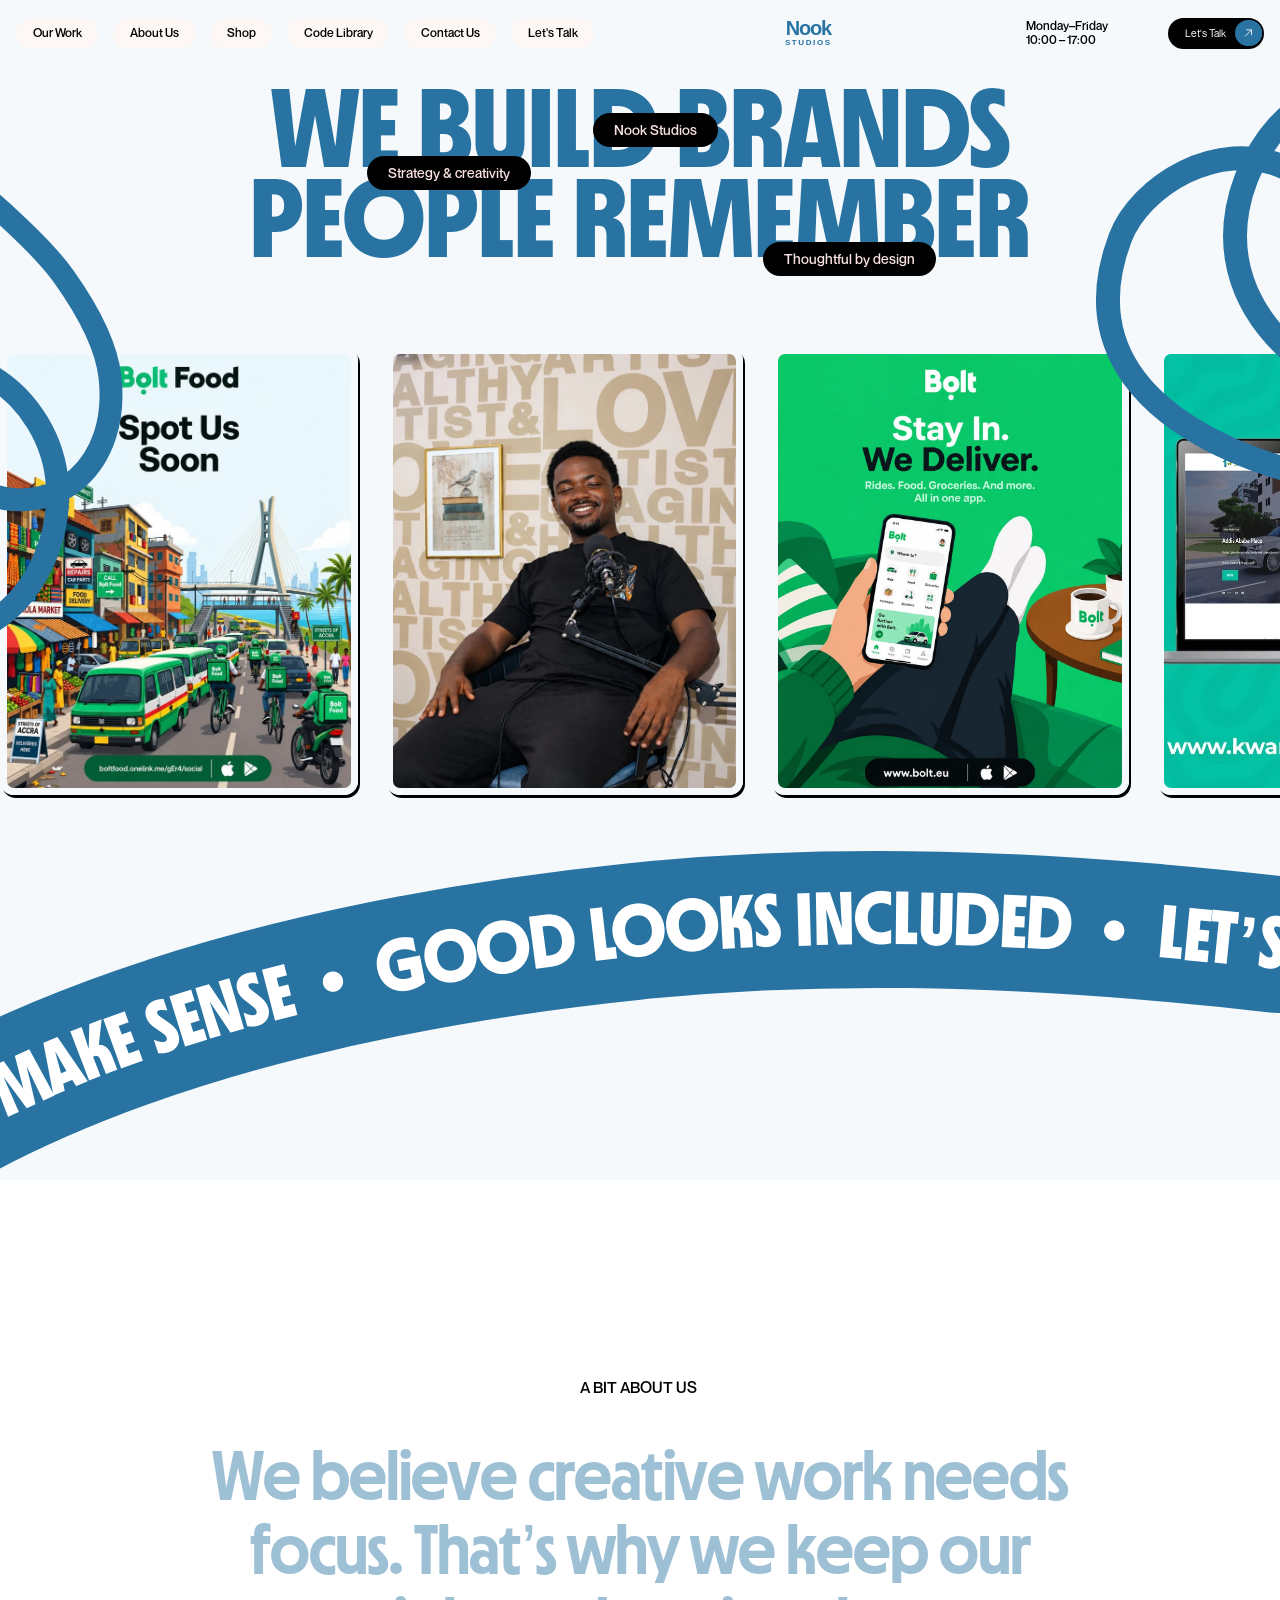
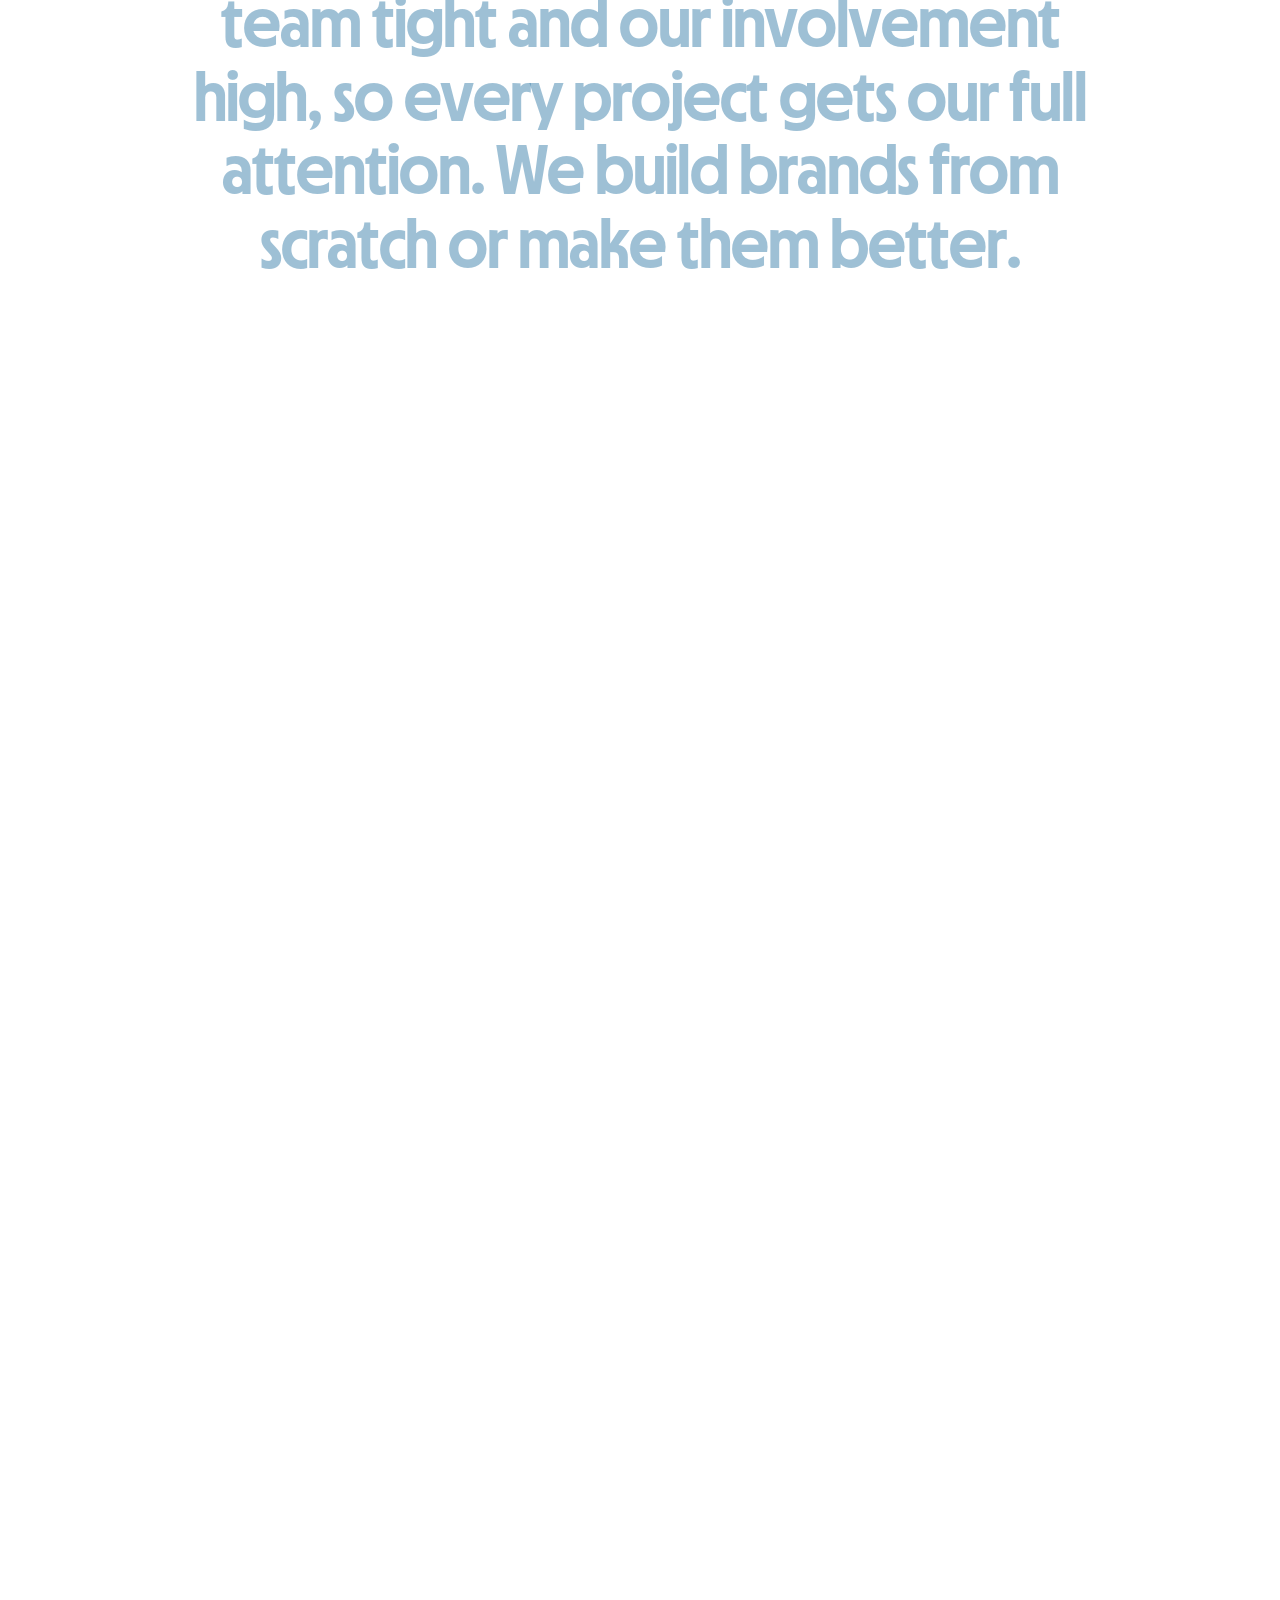
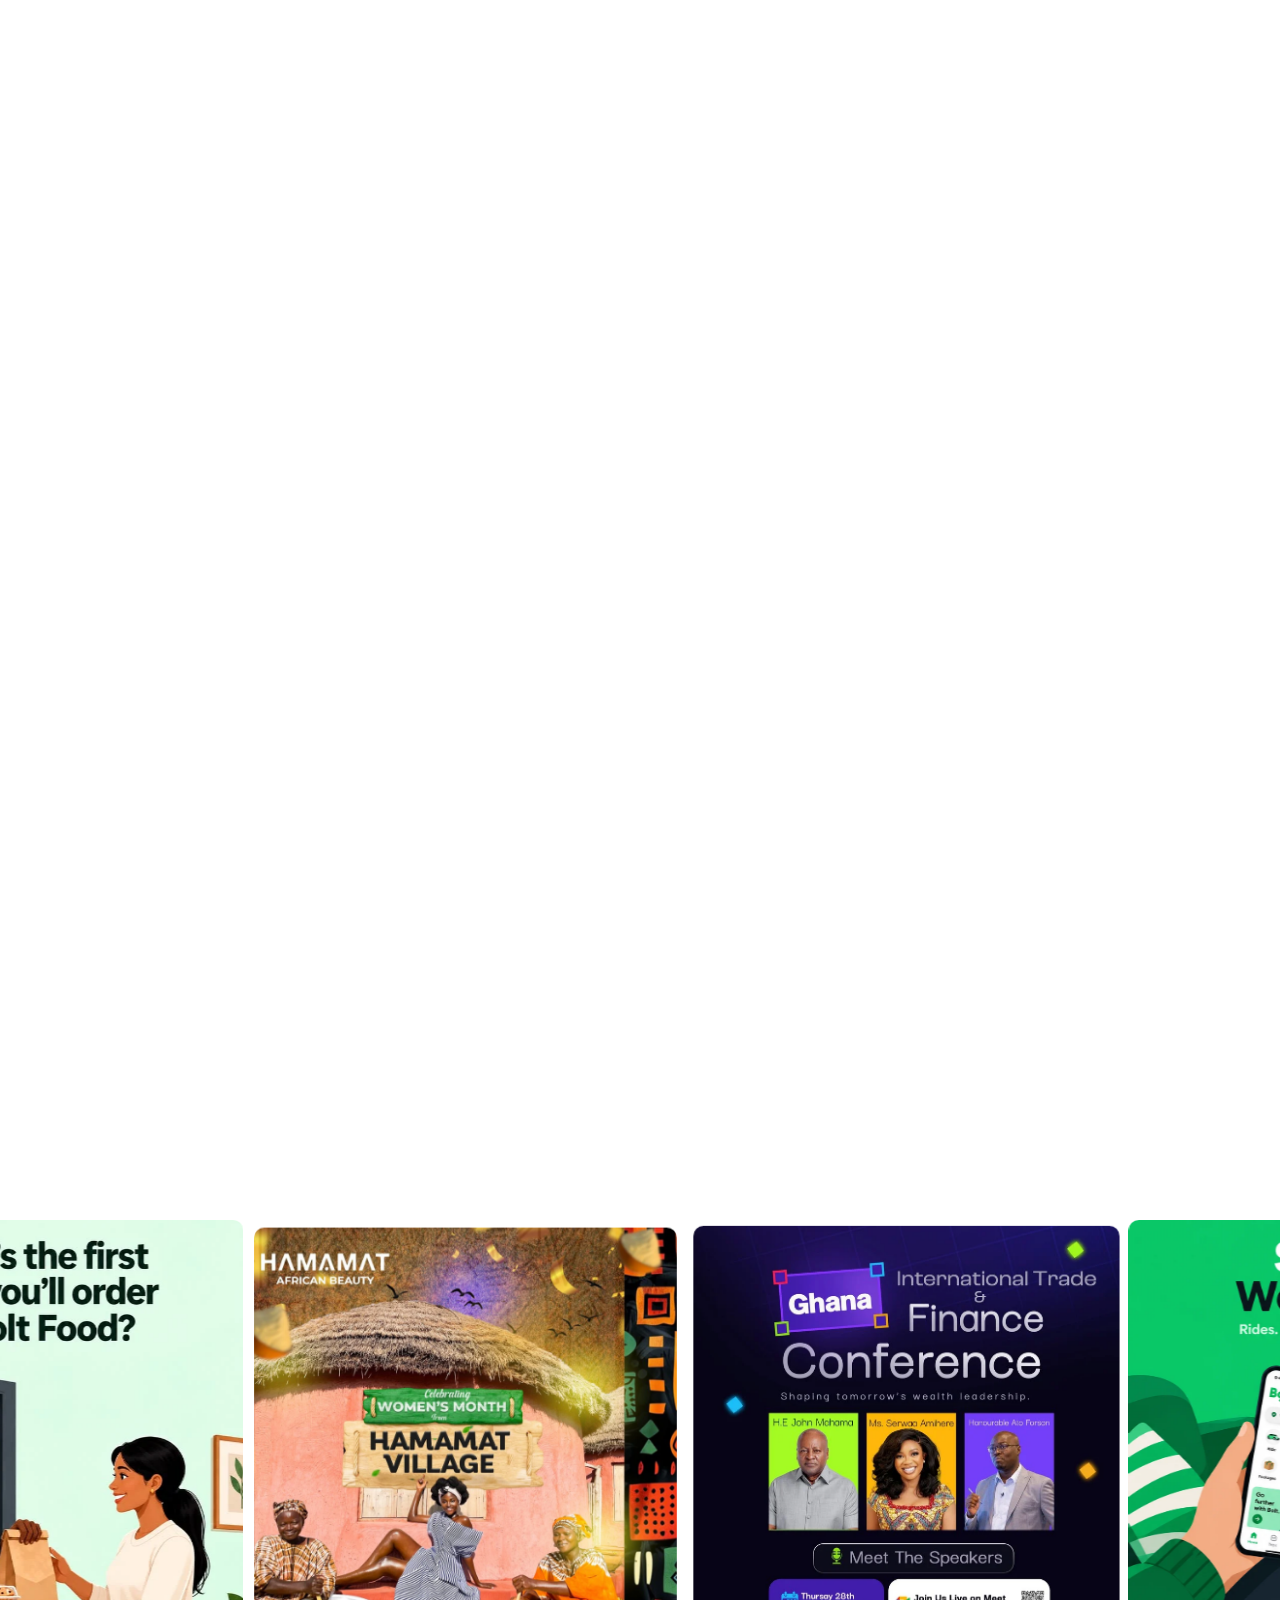
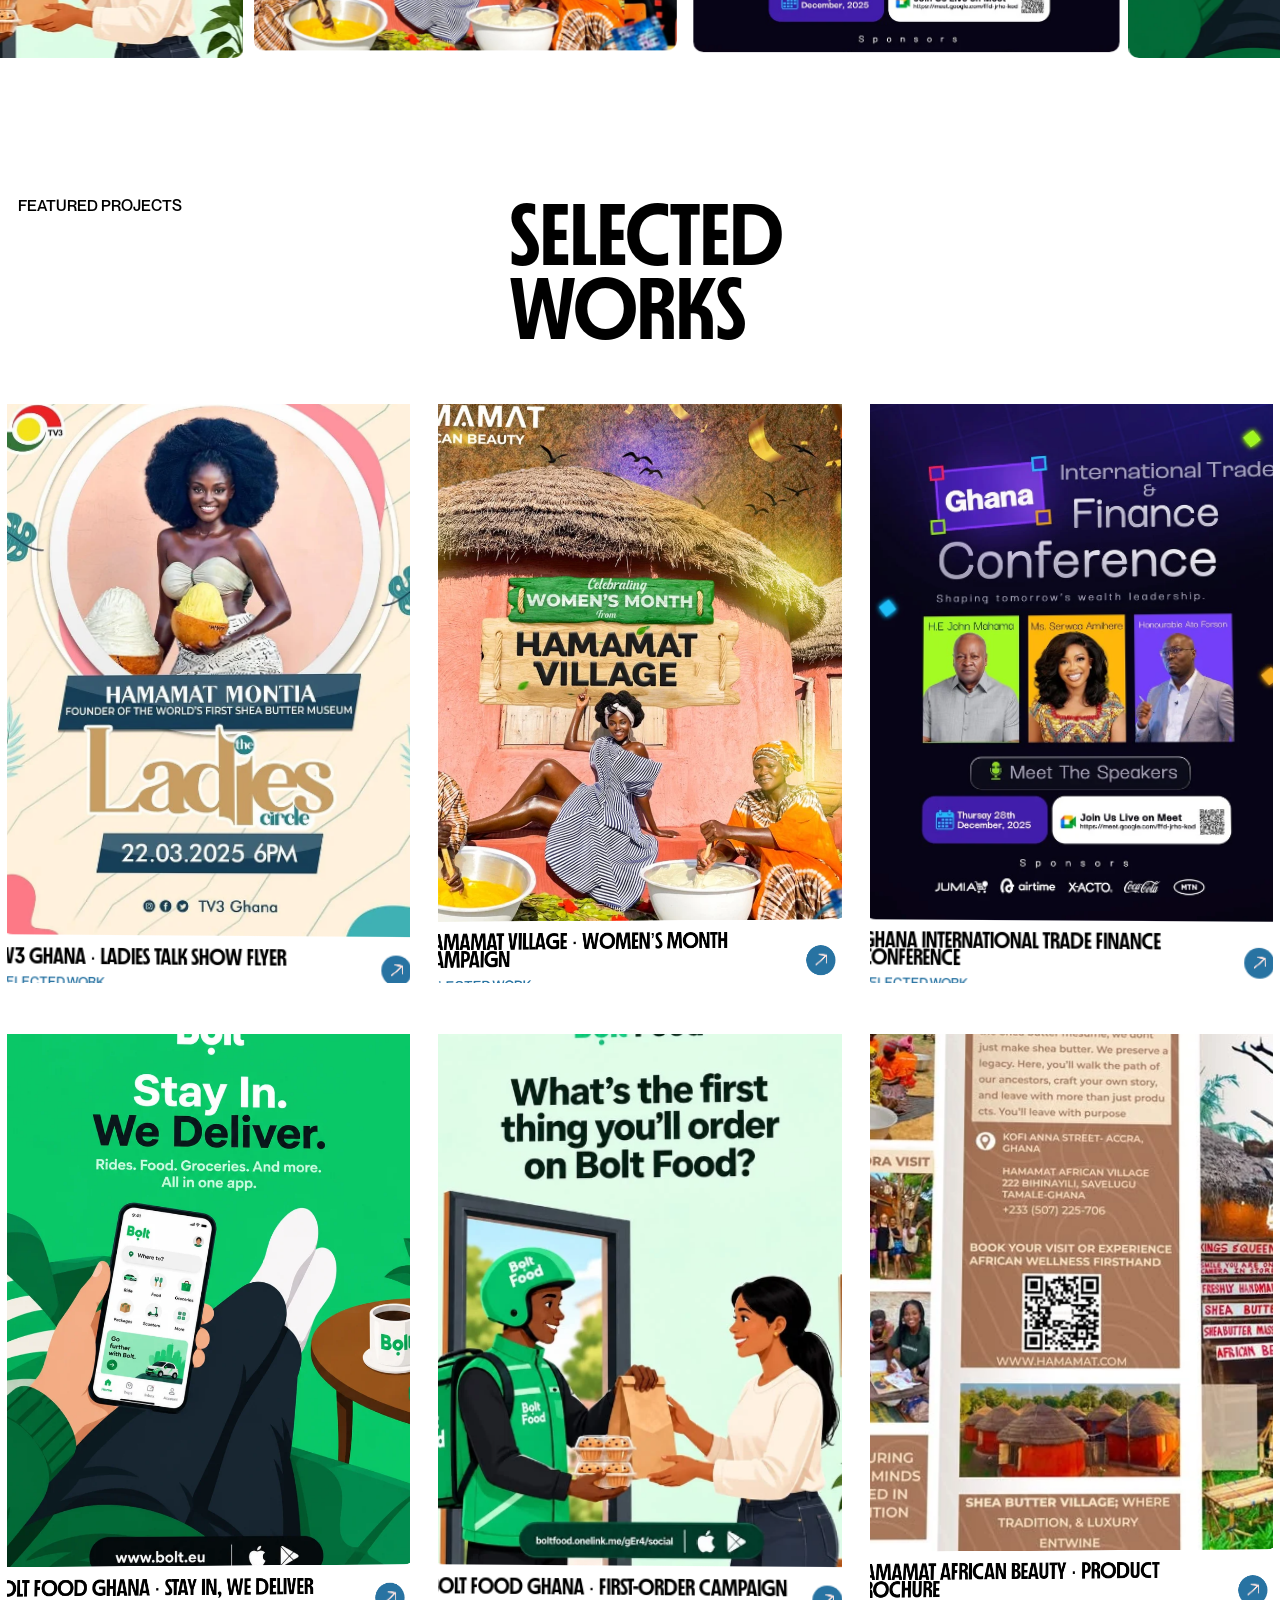
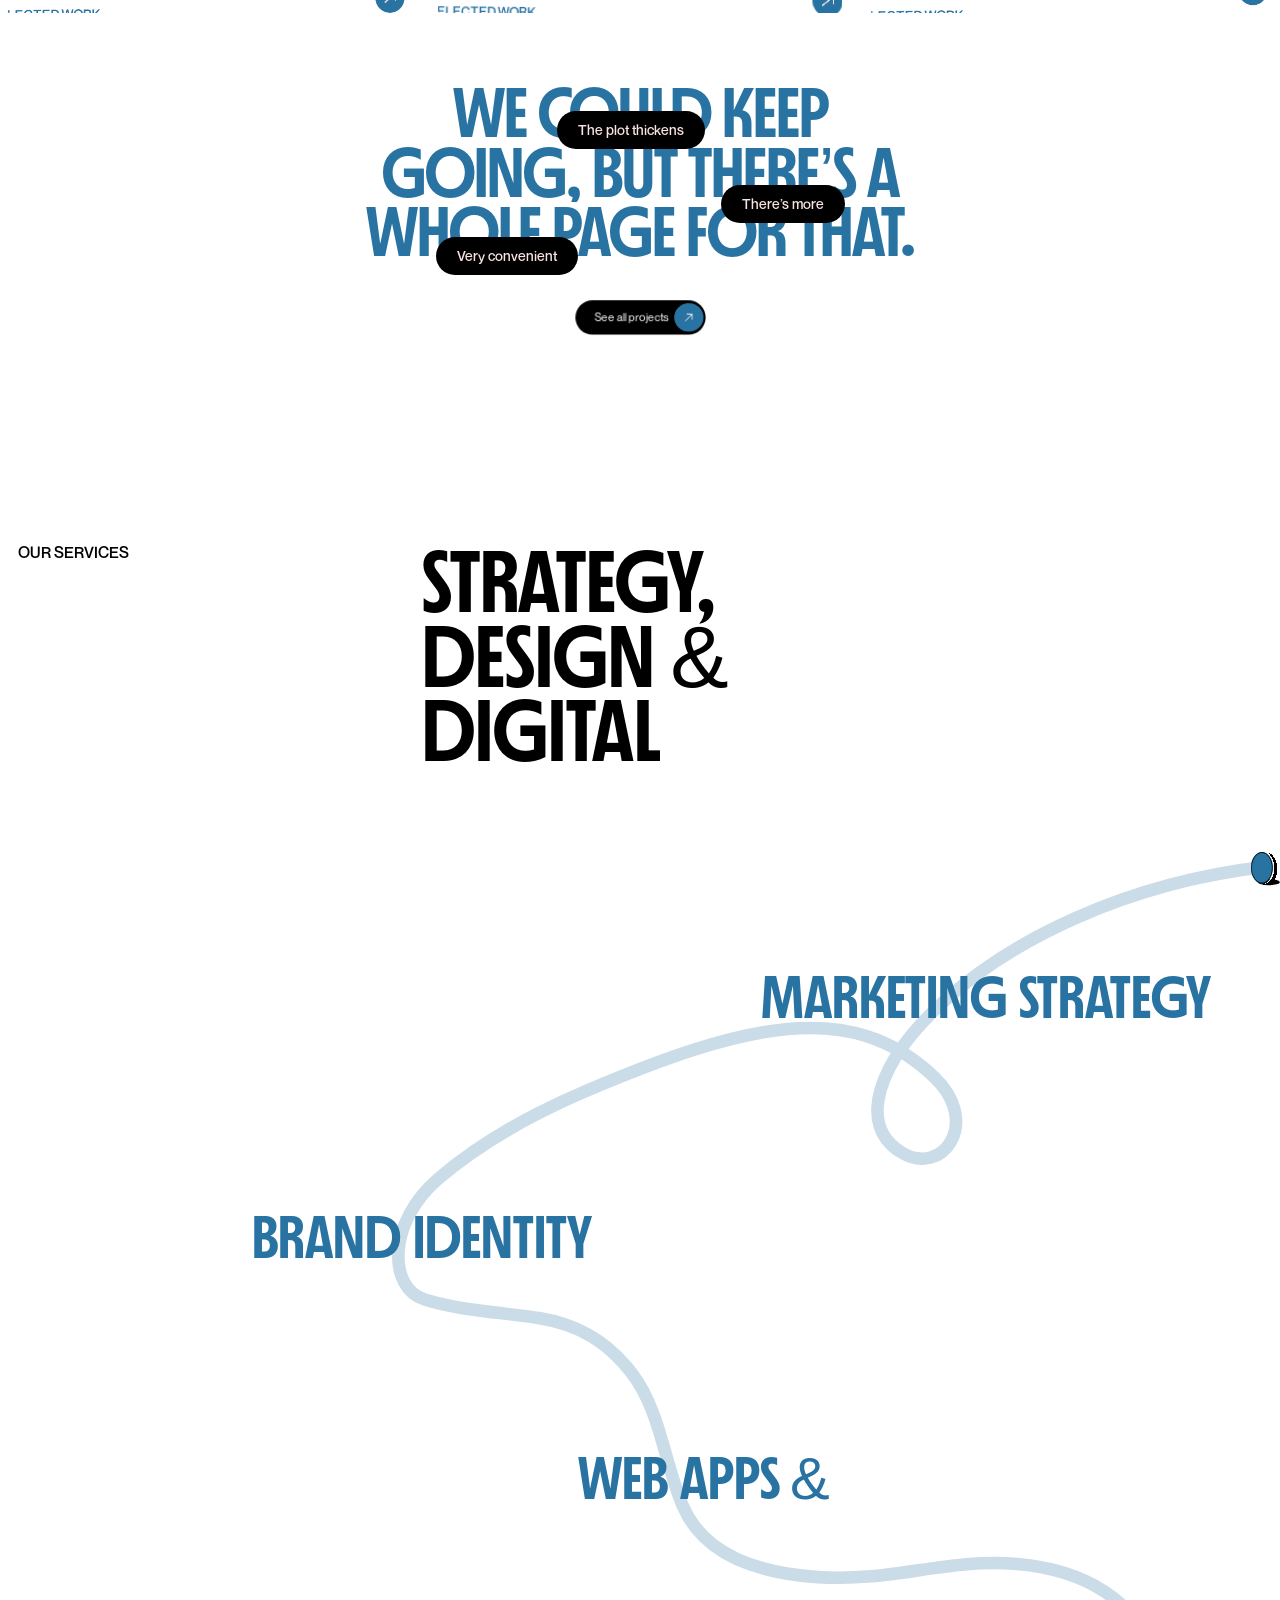
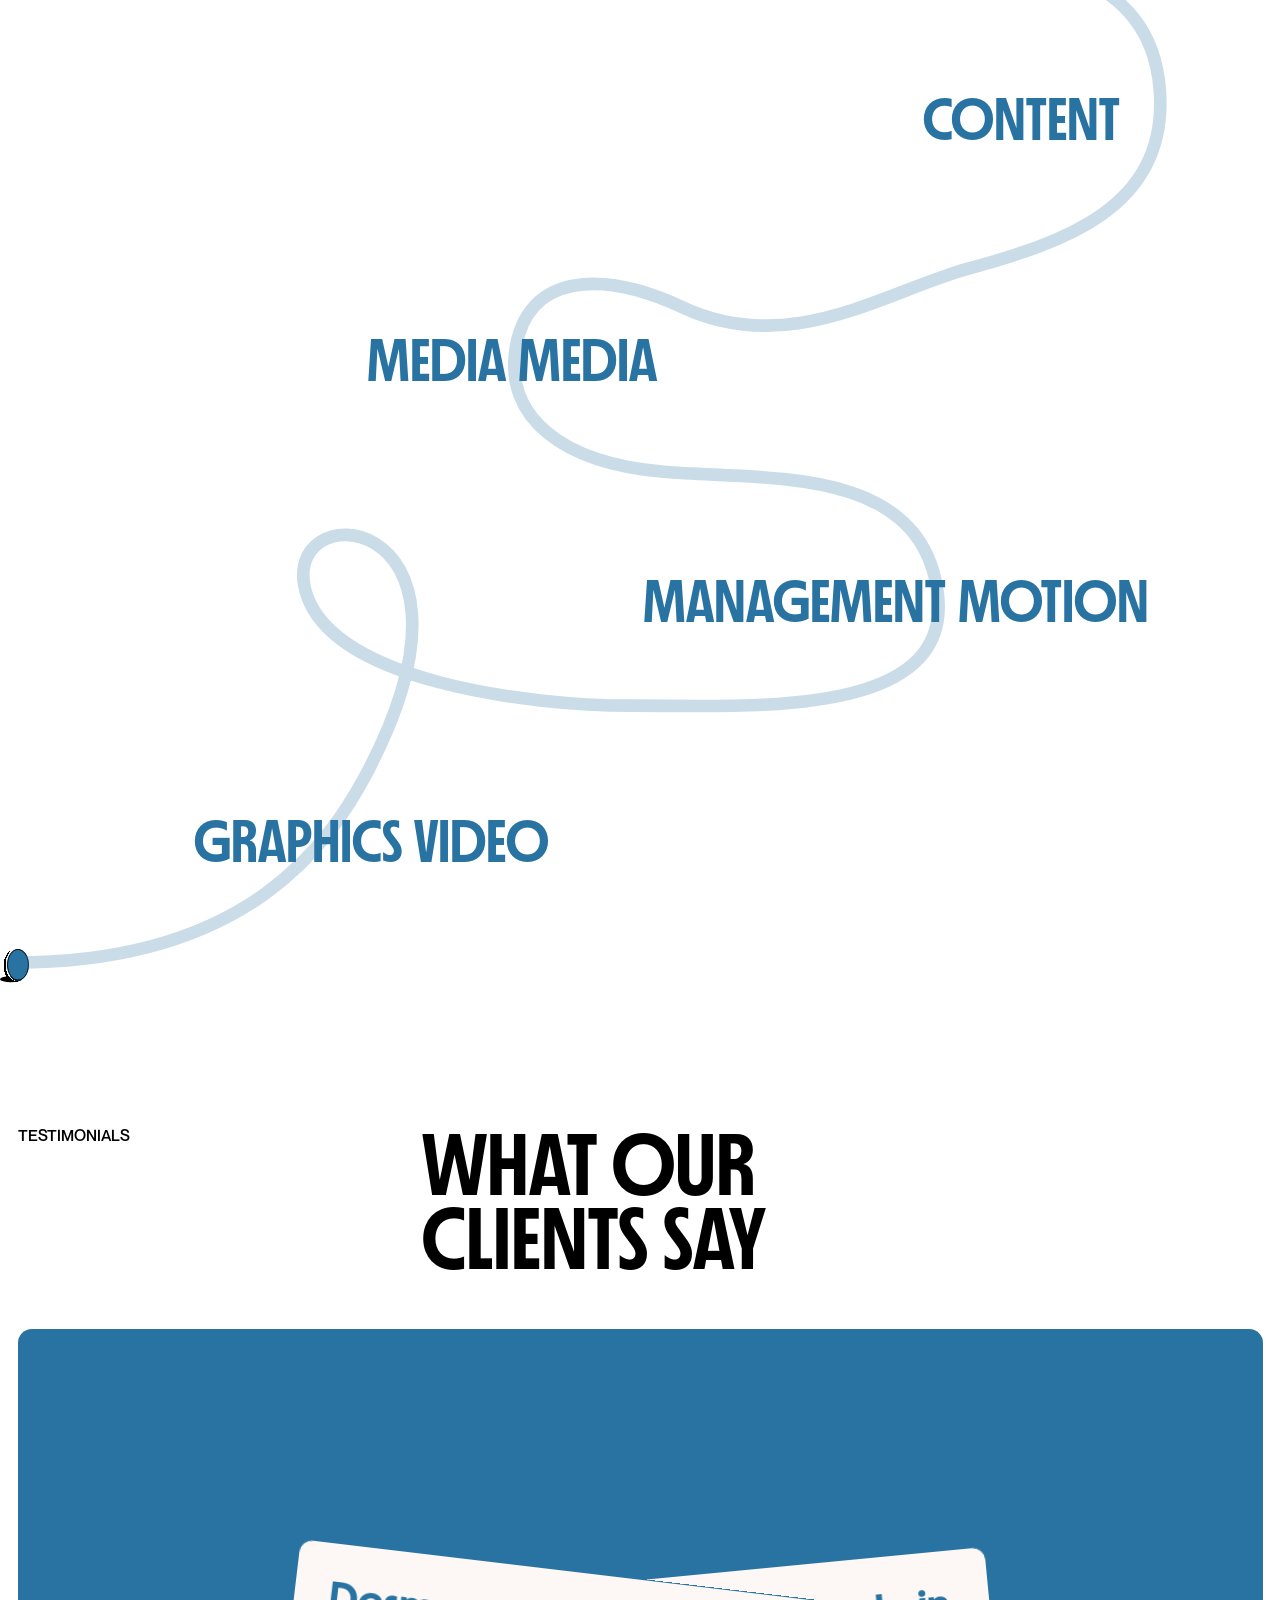
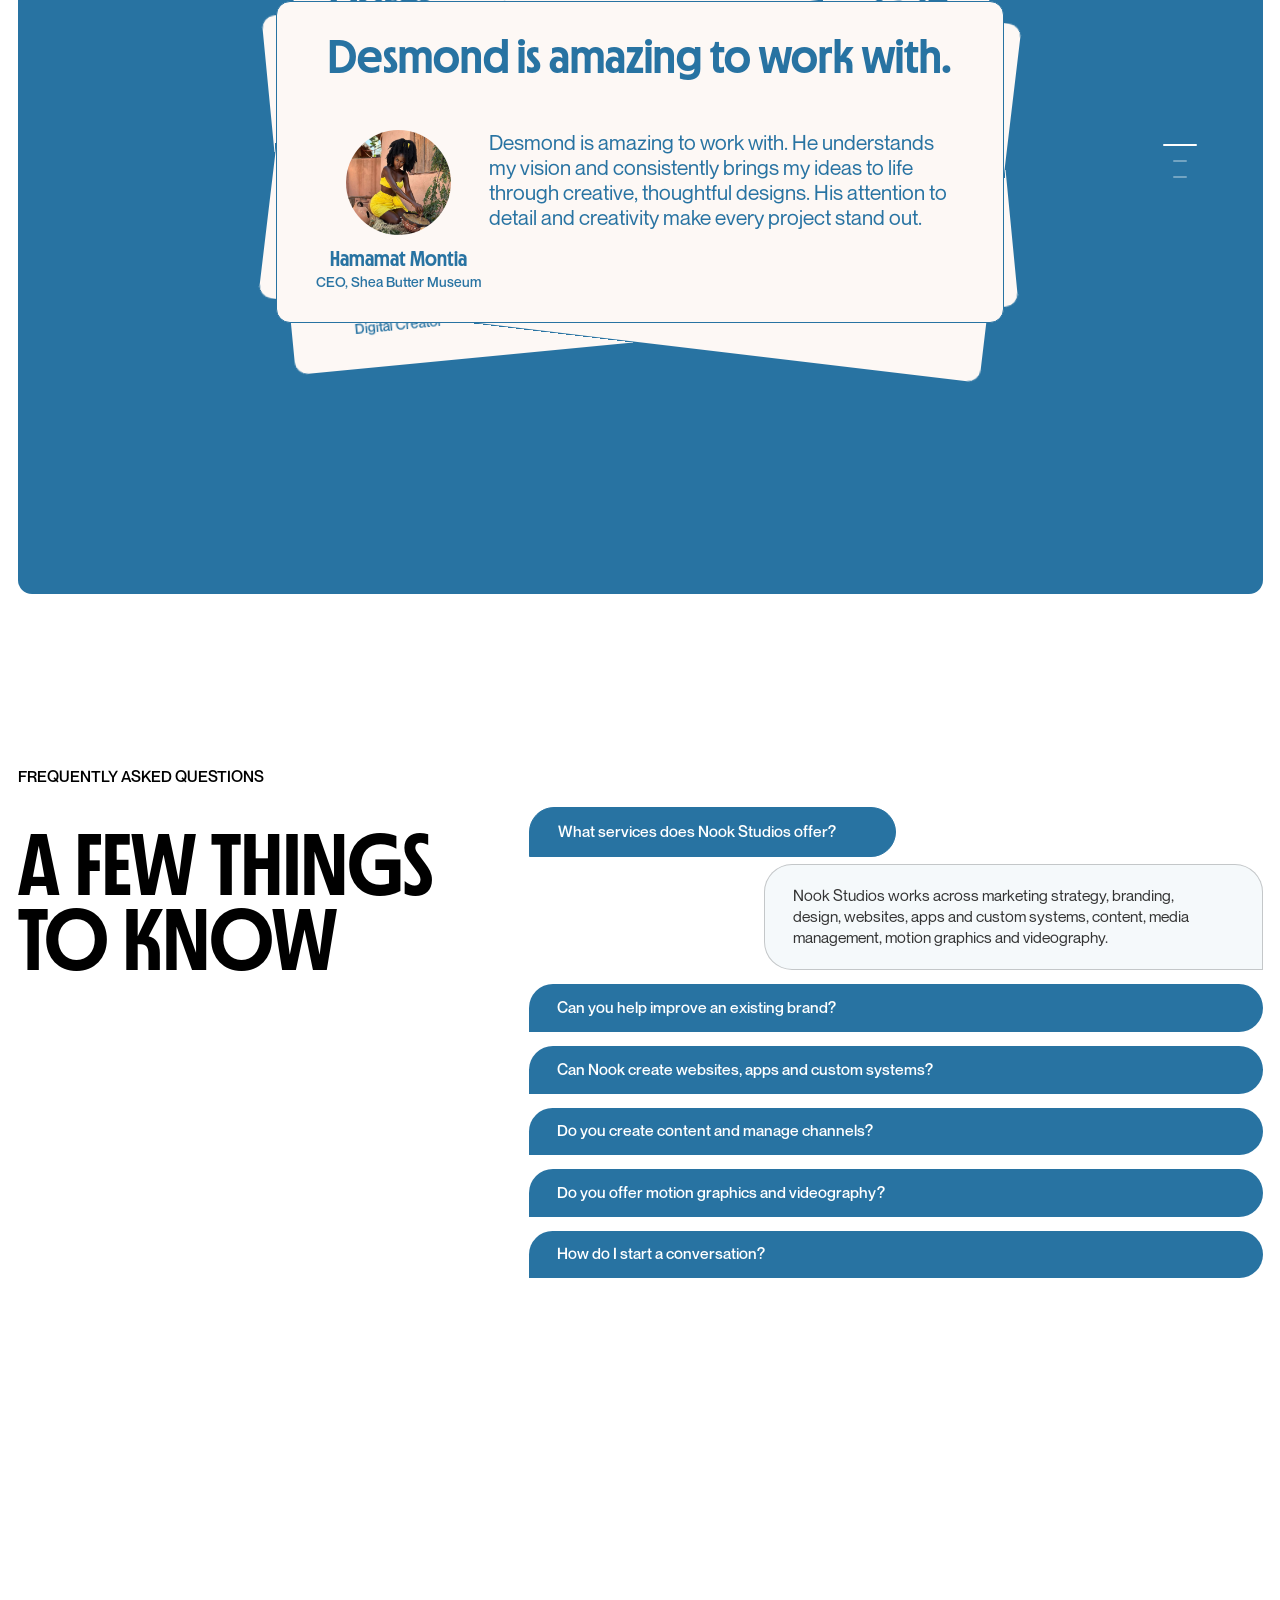
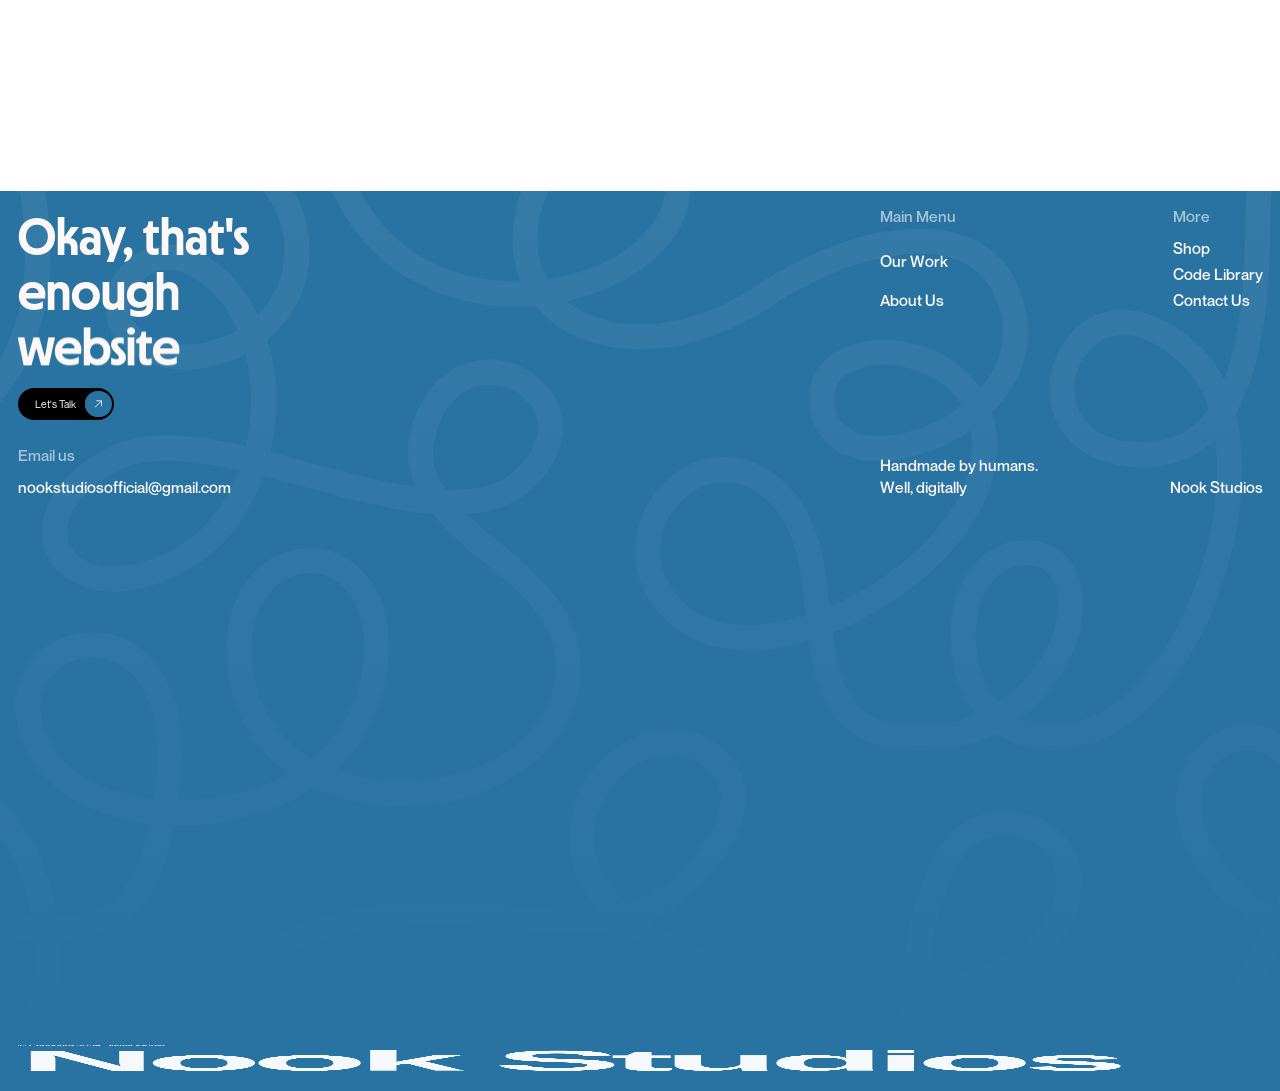
==== index.html @ c791fa89 "Adjust homepage marquee labels and project images" ====
<!doctype html>
<html lang="en">
<head>
<meta charset="utf-8">
<meta name="viewport" content="width=device-width, initial-scale=1">
<title>Nook Studios | Brands, design and digital experiences</title>
<link rel="stylesheet" href="/assets/nook-home/styles.css">
<style id="nook-header-scroll">.header{transition:transform .58s cubic-bezier(.22,1,.36,1),opacity .44s ease;will-change:transform,opacity}.header.nook-header-scroll-hidden{transform:translate3d(0,-120%,0)!important;opacity:0;pointer-events:none}@media(prefers-reduced-motion:reduce){.header{transition:none!important;will-change:auto}}</style><script src="/js/site-protection.js" defer></script>
</head>
<body>
<header class="header"><nav class="navbar-wrap"><div class="navbar-links"><a class="navbar-link-btn w-inline-block" href="/our-work/"><div class="navlink-text">Our Work</div><div class="stroke-fill"><div class="stroke-fill-code w-embed"><svg fill="none" height="100%" viewbox="0 0 75 36" width="100%" xmlns="http://www.w3.org/2000/svg">
<path d="M0 21.5571C0 21.5571 6.56744 2.8501 15.4762 4.44988C25.7691 6.2982 5.66141 21.3471 12.5002 29.1915C22.9246 41.1486 29.3907 -7.93025 42.4603 1.12139C53.3211 8.6432 27.1823 26.7575 37.6982 34.7461C50.754 44.6641 58.0718 -7.92618 67.2619 5.59531C72.4564 13.2381 57.9637 30.3713 67.2619 30.3713C70.8333 30.3713 75 19.753 75 19.753" stroke="currentColor" stroke-linecap="round" stroke-width="24"></path>
</svg>
</div></div><div class="nav-link-btn-svg-draw-code w-embed w-script"><script>
  (function () {
    function initNavbarBtns() {
      if (typeof gsap === 'undefined') return;

      if (typeof DrawSVGPlugin !== 'undefined') {
        gsap.registerPlugin(DrawSVGPlugin);
      }

      const buttons = document.querySelectorAll('.navbar-link-btn');

      buttons.forEach((btn) => {
        const svgs = btn.querySelectorAll('svg');
        svgs.forEach((svg) => {
          svg.style.overflow = 'visible';
          svg.style.width = '100%';
          svg.style.height = '100%';
        });

        const paths = btn.querySelectorAll('.stroke-fill path, .stroke-fill-code path, svg path');
        if (!paths.length) return;

        const strokeFill = btn.querySelector('.stroke-fill');
        if (strokeFill) strokeFill.style.pointerEvents = 'none';

        paths.forEach((path) => {
          path.style.strokeLinecap = 'round';
          path.style.strokeLinejoin = 'round';

          const targetStrokeWidth = parseFloat(path.getAttribute('stroke-width')) || 36;

          gsap.set(path, {
            drawSVG: '0%',
            strokeWidth: 0,
          });

          const tl = gsap.timeline({
            paused: true,
            defaults: { ease: 'power1.inOut' },
          });

          tl.to(path, {
            drawSVG: '100%',
            strokeWidth: targetStrokeWidth,
            duration: 0.5,
          });

          btn.addEventListener('mouseenter', () => tl.timeScale(1).play());
          btn.addEventListener('mouseleave', () => tl.timeScale(1.4).reverse());
        });
      });
    }

    if (document.readyState === 'loading') {
      document.addEventListener('DOMContentLoaded', initNavbarBtns);
    } else {
      initNavbarBtns();
    }
  })();
</script></div></a><a class="navbar-link-btn w-inline-block" href="/about/"><div class="navlink-text">About Us</div><div class="stroke-fill"><div class="stroke-fill-code w-embed"><svg fill="none" height="100%" viewbox="0 0 75 36" width="100%" xmlns="http://www.w3.org/2000/svg">
<path d="M0 21.5571C0 21.5571 6.56744 2.8501 15.4762 4.44988C25.7691 6.2982 5.66141 21.3471 12.5002 29.1915C22.9246 41.1486 29.3907 -7.93025 42.4603 1.12139C53.3211 8.6432 27.1823 26.7575 37.6982 34.7461C50.754 44.6641 58.0718 -7.92618 67.2619 5.59531C72.4564 13.2381 57.9637 30.3713 67.2619 30.3713C70.8333 30.3713 75 19.753 75 19.753" stroke="currentColor" stroke-linecap="round" stroke-width="24"></path>
</svg>
</div></div></a><a class="navbar-link-btn w-inline-block" href="/shop/"><div class="navlink-text">Shop</div><div class="stroke-fill"><div class="stroke-fill-code w-embed"><svg fill="none" height="100%" viewbox="0 0 75 36" width="100%" xmlns="http://www.w3.org/2000/svg">
<path d="M0 21.5571C0 21.5571 6.56744 2.8501 15.4762 4.44988C25.7691 6.2982 5.66141 21.3471 12.5002 29.1915C22.9246 41.1486 29.3907 -7.93025 42.4603 1.12139C53.3211 8.6432 27.1823 26.7575 37.6982 34.7461C50.754 44.6641 58.0718 -7.92618 67.2619 5.59531C72.4564 13.2381 57.9637 30.3713 67.2619 30.3713C70.8333 30.3713 75 19.753 75 19.753" stroke="currentColor" stroke-linecap="round" stroke-width="24"></path>
</svg>
</div></div></a><a class="navbar-link-btn w-inline-block" href="/code-library/"><div class="navlink-text">Code Library</div><div class="stroke-fill"><div class="stroke-fill-code w-embed"><svg fill="none" height="100%" viewbox="0 0 75 36" width="100%" xmlns="http://www.w3.org/2000/svg">
<path d="M0 21.5571C0 21.5571 6.56744 2.8501 15.4762 4.44988C25.7691 6.2982 5.66141 21.3471 12.5002 29.1915C22.9246 41.1486 29.3907 -7.93025 42.4603 1.12139C53.3211 8.6432 27.1823 26.7575 37.6982 34.7461C50.754 44.6641 58.0718 -7.92618 67.2619 5.59531C72.4564 13.2381 57.9637 30.3713 67.2619 30.3713C70.8333 30.3713 75 19.753 75 19.753" stroke="currentColor" stroke-linecap="round" stroke-width="24"></path>
</svg>
</div></div></a><a class="navbar-link-btn w-inline-block" href="/#contact"><div class="navlink-text">Contact Us</div><div class="stroke-fill"><div class="stroke-fill-code w-embed"><svg fill="none" height="100%" viewbox="0 0 75 36" width="100%" xmlns="http://www.w3.org/2000/svg">
<path d="M0 21.5571C0 21.5571 6.56744 2.8501 15.4762 4.44988C25.7691 6.2982 5.66141 21.3471 12.5002 29.1915C22.9246 41.1486 29.3907 -7.93025 42.4603 1.12139C53.3211 8.6432 27.1823 26.7575 37.6982 34.7461C50.754 44.6641 58.0718 -7.92618 67.2619 5.59531C72.4564 13.2381 57.9637 30.3713 67.2619 30.3713C70.8333 30.3713 75 19.753 75 19.753" stroke="currentColor" stroke-linecap="round" stroke-width="24"></path>
</svg>
</div></div></a><a class="navbar-link-btn w-inline-block" href="/lets-talk/"><div class="navlink-text">Let&#x27;s Talk</div><div class="stroke-fill"><div class="stroke-fill-code w-embed"><svg fill="none" height="100%" viewbox="0 0 75 36" width="100%" xmlns="http://www.w3.org/2000/svg">
<path d="M0 21.5571C0 21.5571 6.56744 2.8501 15.4762 4.44988C25.7691 6.2982 5.66141 21.3471 12.5002 29.1915C22.9246 41.1486 29.3907 -7.93025 42.4603 1.12139C53.3211 8.6432 27.1823 26.7575 37.6982 34.7461C50.754 44.6641 58.0718 -7.92618 67.2619 5.59531C72.4564 13.2381 57.9637 30.3713 67.2619 30.3713C70.8333 30.3713 75 19.753 75 19.753" stroke="currentColor" stroke-linecap="round" stroke-width="24"></path>
</svg>
</div></div></a></div><a aria-current="page" class="navbar-logo w-inline-block w--current" href="/"><div class="logo-svg nook-wordmark" role="img" aria-label="Nook Studios"><span>Nook</span><span>Studios</span></div></a><div class="navbar-right"><div class="navbar-timing">Monday–Friday 10:00 – 17:00</div><div class="cta-wrap"><a class="cta-btn w-inline-block" data-wf--cta-btn--variant="base" href="#"><div class="cta-text">Let's Talk</div><div class="cta-btn-arrow"><div class="svg-arrow-cta w-embed"><svg fill="none" height="10" viewbox="0 0 10 10" width="10" xmlns="http://www.w3.org/2000/svg">
<g clip-path="url(#clip0_190_472)">
<path d="M1.46439 8.53621L8.53546 1.46515M3.05538 1.28837L8.53546 1.46515L8.71223 6.94522" stroke="currentColor" stroke-linecap="round" stroke-linejoin="round"></path>
</g>
<defs>
<clippath id="clip0_190_472">
<rect fill="currentColor" height="10" transform="translate(10) rotate(90)" width="10"></rect>
</clippath>
</defs>
</svg>
</div></div><div class="cta-btn-fill-hover"></div><div class="cta-btn-code w-embed w-script"><script>
  (function () {
    function initCTAButtons() {
      if (typeof gsap === "undefined") return;

      const buttons = document.querySelectorAll(".cta-btn");

      buttons.forEach((btn) => {
        const text = btn.querySelector(".cta-text");
        const arrow = btn.querySelector(".cta-btn-arrow, .svg-arrow-cta");
        const fillHover = btn.querySelector(".cta-btn-fill-hover");

        let arrowLoop = null;

        // 1. Mouse Enter: Scale 10x Fill + Looping Arrow Rotation Bounce
        btn.addEventListener("mouseenter", () => {
          if (fillHover) {
            gsap.to(fillHover, {
              scale: 10,
              duration: 0.55,
              ease: "power2.out",
              overwrite: "auto",
            });
          }

          if (arrow) {
            gsap.set(arrow, { transformOrigin: "center center" });
            if (arrowLoop) arrowLoop.kill();

            arrowLoop = gsap.timeline({ repeat: -1, repeatDelay: 0.2 });
            arrowLoop
              .to(arrow, {
                rotation: -25,
                duration: 0.22,
                ease: "power2.out",
              })
              .to(arrow, {
                rotation: 0,
                duration: 0.4,
                ease: "back.out(2.5)",
              });
          }
        });

        // 2. Magnetic Movement (Jitter-Free: Uses true static origin)
        btn.addEventListener("mousemove", (e) => {
          const rect = btn.getBoundingClientRect();
          const currentX = gsap.getProperty(btn, "x") || 0;
          const currentY = gsap.getProperty(btn, "y") || 0;

          // True center of button before any transform offset
          const originCenterX = rect.left - currentX + rect.width / 2;
          const originCenterY = rect.top - currentY + rect.height / 2;

          const deltaX = e.clientX - originCenterX;
          const deltaY = e.clientY - originCenterY;

          // Button magnetic translation
          gsap.to(btn, {
            x: deltaX * 0.35,
            y: deltaY * 0.35,
            duration: 0.3,
            ease: "power2.out",
            overwrite: "auto",
          });

          // Inner elements parallax
          const innerElements = [text, arrow].filter(Boolean);
          if (innerElements.length) {
            gsap.to(innerElements, {
              x: deltaX * 0.15,
              y: deltaY * 0.15,
              duration: 0.3,
              ease: "power2.out",
              overwrite: "auto",
            });
          }
        });

        // 3. Mouse Leave: Snap back with spring elasticity & reset
        btn.addEventListener("mouseleave", () => {
          if (arrowLoop) {
            arrowLoop.kill();
            arrowLoop = null;
          }
          if (arrow) {
            gsap.to(arrow, {
              rotation: 0,
              duration: 0.35,
              ease: "power2.out",
              overwrite: "auto",
            });
          }

          gsap.to(btn, {
            x: 0,
            y: 0,
            duration: 0.8,
            ease: "elastic.out(1.1, 0.4)",
            overwrite: "auto",
          });

          const innerElements = [text, arrow].filter(Boolean);
          if (innerElements.length) {
            gsap.to(innerElements, {
              x: 0,
              y: 0,
              duration: 0.8,
              ease: "elastic.out(1.1, 0.4)",
              overwrite: "auto",
            });
          }

          if (fillHover) {
            gsap.to(fillHover, {
              scale: 1,
              duration: 0.45,
              ease: "power2.out",
              overwrite: "auto",
            });
          }
        });
      });
    }

    if (document.readyState === "loading") {
      document.addEventListener("DOMContentLoaded", initCTAButtons);
    } else {
      initCTAButtons();
    }
  })();
</script>
</div></a></div><div class="ham-btn"><div class="ham-svg w-embed"><!-- ======================================================= -->
<!-- Nook — INTERACTIVE MENU / TOGGLE BUTTON COMPONENT       -->
<!-- Copy-paste this entire block inside your Webflow Embed    -->
<!-- ======================================================= -->
<!-- Functional & Layout CSS -->
<style>
  .nook-nav-toggle-btn {
    width: 2.5em !important;
    height: 2.5em !important;
    min-width: 2.5em !important;
    min-height: 2.5em !important;
    display: flex !important;
    align-items: center !important;
    justify-content: center !important;
    border: 2px solid #2873a2 !important;
    border-radius: 0.25em !important;
    background-color: #F5F9FB !important;
    box-sizing: border-box !important;
    cursor: pointer !important;
    padding: 0.35em !important;
    position: relative !important;
    user-select: none !important;
    -webkit-tap-highlight-color: transparent !important;
  }

  .nook-toggle-svg {
    width: 100% !important;
    height: 100% !important;
    max-width: 100% !important;
    max-height: 100% !important;
    overflow: visible !important;
    display: block !important;
    transform-origin: center center !important;
    will-change: transform;
    pointer-events: none !important;
  }

  .nook-toggle-svg path {
    will-change: stroke-dashoffset, stroke-dasharray, stroke-width;
  }
</style>
<!-- ========================================================= -->
<!-- COMPLETE BUTTON COMPONENT (Contains the Orange Border Box)-->
<!-- ========================================================= -->
<div aria-label="Toggle Menu" class="nook-nav-toggle-btn" role="button" tabindex="0">
<svg class="nook-toggle-svg" fill="none" viewbox="-2 6.52 36 36" xmlns="http://www.w3.org/2000/svg">
<!-- Looping Horseshoe -> Vertical Stem Path -->
<path class="orange-path" d="M7.01247 34.0204C7.01247 34.0204 10.1314 34.0204 20.8246 34.0204C31.5179 34.0204 31.2364 16.0204 20.8246 16.0205C10.4128 16.0205 9.00975 16.0196 9.00975 16.0196C5.0415 16.0196 2 12.8812 2 9.00979C2 5.13839 5.13839 2 9.00979 2C12.8679 2.01076 15.9893 5.1363 16 8.98937V34.5196" stroke="#2873a2" stroke-linecap="round" stroke-width="4"></path>
<!-- Cross Bar (Left -> Right) -->
<path class="cross-path" d="M6 24.52H26" stroke="#2873a2" stroke-linecap="round" stroke-width="0"></path>
</svg>
</div>
</div></div></div><div class="ham-navbar"><div class="ham-navbar-html w-embed w-script"><!-- ======================================================= -->
<!-- Nook — COMPLETE MOBILE NAVBAR + MORPHING TOGGLE ICON    -->
<!-- Webflow Hierarchy:                                        -->
<!-- navbar                                                    -->
<!--   └── nook-nav-toggle-btn (Embed containing the SVG)     -->
<!-- -->
<!-- ham-navbar (Fixed overlay menu <= 768px)                  -->
<!--   └── hamburger-links                                     -->
<!--         ├── navbar-link-btn (Link 1)                      -->
<!--         ├── navbar-link-btn (Link 2)                      -->
<!--         └── ham-cta (CTA Button)                          -->
<!-- ======================================================= -->
<!-- Functional & Layout CSS -->
<style>
  /* Base state: strictly fixed and removed from DOM flow so it never occupies space */
  .ham-navbar {
    display: none;
    position: fixed !important;
    top: 0 !important;
    left: 0 !important;
    right: 0 !important;
    bottom: 0 !important;
    width: 100vw !important;
    width: 100svw !important;
    height: 100vh !important;
    height: 100svh !important; height: 100dvh !important;
    background-color: rgba(245, 249, 251, 0.95) !important;
    opacity: 0;
    pointer-events: none;
    overflow-y: auto !important; overscroll-behavior: contain !important; -webkit-overflow-scrolling: touch !important;
    overflow-x: hidden !important;
    margin: 0 !important;
  }

  /* When open on mobile (<= 768px) */
  @media (max-width: 768px) {
    .ham-navbar.is-open {
      display: block !important;
      opacity: 1;
      pointer-events: auto !important;
    }

    .hamburger-links > * {
      will-change: transform, opacity;
      transform-origin: center center;
    }
  }

  /* Strictly hidden on desktop (> 768px) */
  @media (min-width: 769px) {
    .ham-navbar,
    .ham-navbar.is-open {
      display: none !important;
      visibility: hidden !important;
      pointer-events: none !important;
    }
  }
</style>
<script>
  (function () {
    function initNookMobileSystem() {
      if (typeof gsap === "undefined") return;

      const hamNavbar = document.querySelector(".ham-navbar");
      const toggleButtons = Array.from(
        document.querySelectorAll(
          ".nook-nav-toggle-btn, .nook-toggle-btn, .menu-btn, .nav-toggle, [data-menu-toggle]",
        ),
      );

      let isMenuOpen = false;
      let navTimeline = null;
      let iconTimeline = null;

      // -------------------------------------------------------------
      // 1. Setup Toggle SVG Morphing Timeline (Horseshoe <-> 45deg Cross)
      // -------------------------------------------------------------
      const svgEls = Array.from(
        document.querySelectorAll(".nook-toggle-svg, .target-svg"),
      );

      let orangePath = null;
      let crossPath = null;
      let orangeTotalLen = 0;
      let crossTotalLen = 20;
      let horseshoeLen = 0;
      let stemLen = 20.0;
      let finalOffset = 0;
      let dashObj = null;

      if (svgEls.length) {
        const primarySvg = svgEls[0];
        orangePath =
          primarySvg.querySelector(".orange-path") ||
          primarySvg.querySelectorAll("path")[0];
        crossPath =
          primarySvg.querySelector(".cross-path") ||
          primarySvg.querySelectorAll("path")[1];

        if (orangePath && crossPath) {
          orangeTotalLen = orangePath.getTotalLength();
          crossTotalLen = crossPath.getTotalLength() || 20;

          horseshoeLen = orangeTotalLen * 0.44;
          for (let len = 0; len < orangeTotalLen; len += 0.2) {
            const pt = orangePath.getPointAtLength(len);
            if (len > 30 && pt.x <= 9.05 && Math.abs(pt.y - 16.02) < 0.3) {
              horseshoeLen = len;
              break;
            }
          }

          finalOffset = -(orangeTotalLen - stemLen);

          // Initial SVG state
          svgEls.forEach((svg) => {
            const op =
              svg.querySelector(".orange-path") ||
              svg.querySelectorAll("path")[0];
            const cp =
              svg.querySelector(".cross-path") ||
              svg.querySelectorAll("path")[1];
            if (op) {
              op.style.strokeDasharray = `${horseshoeLen} ${orangeTotalLen}`;
              op.style.strokeDashoffset = "0";
            }
            if (cp) {
              cp.style.strokeDasharray = `${crossTotalLen} ${crossTotalLen}`;
              cp.style.strokeDashoffset = `${crossTotalLen}`;
              gsap.set(cp, { strokeWidth: 0 });
            }
            gsap.set(svg, { rotation: 0, transformOrigin: "center center" });
          });

          iconTimeline = gsap.timeline({ paused: true });
          dashObj = { len: horseshoeLen, offset: 0 };

          iconTimeline
            .to(
              dashObj,
              {
                len: stemLen,
                offset: finalOffset,
                duration: 0.85,
                ease: "power2.inOut",
                onUpdate: () => {
                  svgEls.forEach((svg) => {
                    const op =
                      svg.querySelector(".orange-path") ||
                      svg.querySelectorAll("path")[0];
                    if (op) {
                      op.style.strokeDasharray = `${dashObj.len} ${orangeTotalLen}`;
                      op.style.strokeDashoffset = `${dashObj.offset}`;
                    }
                  });
                },
              },
              0,
            )
            .to(
              svgEls
                .map(
                  (svg) =>
                    svg.querySelector(".cross-path") ||
                    svg.querySelectorAll("path")[1],
                )
                .filter(Boolean),
              {
                strokeWidth: 4,
                duration: 0.12,
                ease: "back.out(2)",
              },
              0.1,
            )
            .to(
              svgEls
                .map(
                  (svg) =>
                    svg.querySelector(".cross-path") ||
                    svg.querySelectorAll("path")[1],
                )
                .filter(Boolean),
              {
                strokeDashoffset: 0,
                duration: 0.6,
                ease: "power2.out",
              },
              0.2,
            )
            .to(
              svgEls,
              {
                rotation: 45,
                duration: 0.85,
                ease: "power3.inOut",
              },
              0,
            );
        }
      }

      // -------------------------------------------------------------
      // 2. Setup Fullscreen Menu Entrance & Stagger Links
      // -------------------------------------------------------------
      const linksContainer = hamNavbar
        ? hamNavbar.querySelector(".hamburger-links")
        : null;
      const linkItems = linksContainer
        ? Array.from(linksContainer.children)
        : [];

      function openMenu() {
        if (isMenuOpen) return;
        isMenuOpen = true;

        // Play Icon Morph
        if (iconTimeline) iconTimeline.play();

        if (hamNavbar) {
          document.body.style.overflow = "hidden";
          hamNavbar.classList.add("is-open");
          hamNavbar.style.display = "flex";
          hamNavbar.style.pointerEvents = "auto";

          if (navTimeline) navTimeline.kill();
          navTimeline = gsap.timeline();

          navTimeline.fromTo(
            hamNavbar,
            { opacity: 0 },
            { opacity: 1, duration: 0.4, ease: "power2.out" },
            0,
          );

          if (linkItems.length) {
            linkItems.forEach((item, index) => {
              const randomTilt = gsap.utils.random(-10, 10);
              navTimeline.fromTo(
                item,
                {
                  opacity: 0,
                  x: -35,
                  y: 50,
                  scale: 0.4,
                  rotation: randomTilt,
                },
                {
                  opacity: 1,
                  x: 0,
                  y: 0,
                  scale: 1,
                  rotation: 0,
                  duration: 0.75,
                  ease: "back.out(2.2)", // Signature Nook spring bounce
                },
                0.15 + index * 0.09,
              );
            });
          }
        }
      }

      function closeMenu() {
        if (!isMenuOpen) return;

        // Reverse Icon Morph
        if (iconTimeline) iconTimeline.reverse();

        if (hamNavbar) {
          if (navTimeline) navTimeline.kill();
          navTimeline = gsap.timeline({
            onComplete: () => {
              hamNavbar.classList.remove("is-open");
              hamNavbar.style.display = "none";
              hamNavbar.style.pointerEvents = "none";
              document.body.style.overflow = "";
              isMenuOpen = false;
            },
          });

          if (linkItems.length) {
            navTimeline.to(
              linkItems,
              {
                opacity: 0,
                y: 20,
                scale: 0.8,
                duration: 0.25,
                stagger: 0.04,
                ease: "power2.in",
              },
              0,
            );
          }

          navTimeline.to(
            hamNavbar,
            { opacity: 0, duration: 0.3, ease: "power2.inOut" },
            0.1,
          );
        } else {
          isMenuOpen = false;
        }
      }

      function toggleMenu(e) {
        if (e) e.stopPropagation();
        if (isMenuOpen) {
          closeMenu();
        } else {
          openMenu();
        }
      }

      // -------------------------------------------------------------
      // 3. Event Listeners
      // -------------------------------------------------------------
      toggleButtons.forEach((btn) => {
        if (!btn.__nookBound) {
          btn.__nookBound = true;
          btn.addEventListener("click", toggleMenu);
        }
      });

      // Close when clicking on any link inside the menu
      linkItems.forEach((item) => {
        const clickable =
          item.tagName.toLowerCase() === "a" ? item : item.querySelector("a");
        if (clickable) {
          clickable.addEventListener("click", () => {
            closeMenu();
          });
        }
      });

      // Global API
      window.__nookMobileMenu = {
        open: openMenu,
        close: closeMenu,
        toggle: toggleMenu,
        isOpen: () => isMenuOpen,
      };
    }

    // Defensive loading with GSAP polling
    function safeInit() {
      if (typeof gsap !== "undefined") {
        initNookMobileSystem();
      } else {
        let count = 0;
        const checkGsap = setInterval(() => {
          count++;
          if (typeof gsap !== "undefined") {
            clearInterval(checkGsap);
            initNookMobileSystem();
          } else if (count > 40) {
            clearInterval(checkGsap);
          }
        }, 80);
      }
    }

    if (document.readyState === "loading") {
      document.addEventListener("DOMContentLoaded", safeInit);
    } else {
      safeInit();
    }

    window.addEventListener("load", safeInit);

    if (window.Webflow) {
      window.Webflow.push(function () {
        safeInit();
      });
    }
  })();
</script>
</div><div class="hamburger-links"><a class="navbar-link-btn w-inline-block" href="/our-work/"><div class="navlink-text">Our Work</div><div class="stroke-fill"><div class="stroke-fill-code w-embed"><svg fill="none" height="100%" viewbox="0 0 75 36" width="100%" xmlns="http://www.w3.org/2000/svg">
<path d="M0 21.5571C0 21.5571 6.56744 2.8501 15.4762 4.44988C25.7691 6.2982 5.66141 21.3471 12.5002 29.1915C22.9246 41.1486 29.3907 -7.93025 42.4603 1.12139C53.3211 8.6432 27.1823 26.7575 37.6982 34.7461C50.754 44.6641 58.0718 -7.92618 67.2619 5.59531C72.4564 13.2381 57.9637 30.3713 67.2619 30.3713C70.8333 30.3713 75 19.753 75 19.753" stroke="currentColor" stroke-linecap="round" stroke-width="24"></path>
</svg>
</div></div></a><a class="navbar-link-btn w-inline-block" href="/about/"><div class="navlink-text">About Us</div><div class="stroke-fill"><div class="stroke-fill-code w-embed"><svg fill="none" height="100%" viewbox="0 0 75 36" width="100%" xmlns="http://www.w3.org/2000/svg">
<path d="M0 21.5571C0 21.5571 6.56744 2.8501 15.4762 4.44988C25.7691 6.2982 5.66141 21.3471 12.5002 29.1915C22.9246 41.1486 29.3907 -7.93025 42.4603 1.12139C53.3211 8.6432 27.1823 26.7575 37.6982 34.7461C50.754 44.6641 58.0718 -7.92618 67.2619 5.59531C72.4564 13.2381 57.9637 30.3713 67.2619 30.3713C70.8333 30.3713 75 19.753 75 19.753" stroke="currentColor" stroke-linecap="round" stroke-width="24"></path>
</svg>
</div></div></a><a class="navbar-link-btn w-inline-block" href="/shop/"><div class="navlink-text">Shop</div><div class="stroke-fill"><div class="stroke-fill-code w-embed"><svg fill="none" height="100%" viewbox="0 0 75 36" width="100%" xmlns="http://www.w3.org/2000/svg">
<path d="M0 21.5571C0 21.5571 6.56744 2.8501 15.4762 4.44988C25.7691 6.2982 5.66141 21.3471 12.5002 29.1915C22.9246 41.1486 29.3907 -7.93025 42.4603 1.12139C53.3211 8.6432 27.1823 26.7575 37.6982 34.7461C50.754 44.6641 58.0718 -7.92618 67.2619 5.59531C72.4564 13.2381 57.9637 30.3713 67.2619 30.3713C70.8333 30.3713 75 19.753 75 19.753" stroke="currentColor" stroke-linecap="round" stroke-width="24"></path>
</svg>
</div></div></a><a class="navbar-link-btn w-inline-block" href="/code-library/"><div class="navlink-text">Code Library</div><div class="stroke-fill"><div class="stroke-fill-code w-embed"><svg fill="none" height="100%" viewbox="0 0 75 36" width="100%" xmlns="http://www.w3.org/2000/svg">
<path d="M0 21.5571C0 21.5571 6.56744 2.8501 15.4762 4.44988C25.7691 6.2982 5.66141 21.3471 12.5002 29.1915C22.9246 41.1486 29.3907 -7.93025 42.4603 1.12139C53.3211 8.6432 27.1823 26.7575 37.6982 34.7461C50.754 44.6641 58.0718 -7.92618 67.2619 5.59531C72.4564 13.2381 57.9637 30.3713 67.2619 30.3713C70.8333 30.3713 75 19.753 75 19.753" stroke="currentColor" stroke-linecap="round" stroke-width="24"></path>
</svg>
</div></div></a><a class="navbar-link-btn w-inline-block" href="/#contact"><div class="navlink-text">Contact Us</div><div class="stroke-fill"><div class="stroke-fill-code w-embed"><svg fill="none" height="100%" viewbox="0 0 75 36" width="100%" xmlns="http://www.w3.org/2000/svg">
<path d="M0 21.5571C0 21.5571 6.56744 2.8501 15.4762 4.44988C25.7691 6.2982 5.66141 21.3471 12.5002 29.1915C22.9246 41.1486 29.3907 -7.93025 42.4603 1.12139C53.3211 8.6432 27.1823 26.7575 37.6982 34.7461C50.754 44.6641 58.0718 -7.92618 67.2619 5.59531C72.4564 13.2381 57.9637 30.3713 67.2619 30.3713C70.8333 30.3713 75 19.753 75 19.753" stroke="currentColor" stroke-linecap="round" stroke-width="24"></path>
</svg>
</div></div></a><div class="ham-cta"><a class="cta-btn w-inline-block" data-wf--cta-btn--variant="base" href="#"><div class="cta-text">Let's Talk</div><div class="cta-btn-arrow"><div class="svg-arrow-cta w-embed"><svg fill="none" height="10" viewbox="0 0 10 10" width="10" xmlns="http://www.w3.org/2000/svg">
<g clip-path="url(#clip0_190_472)">
<path d="M1.46439 8.53621L8.53546 1.46515M3.05538 1.28837L8.53546 1.46515L8.71223 6.94522" stroke="currentColor" stroke-linecap="round" stroke-linejoin="round"></path>
</g>
<defs>
<clippath id="clip0_190_472">
<rect fill="currentColor" height="10" transform="translate(10) rotate(90)" width="10"></rect>
</clippath>
</defs>
</svg>
</div></div><div class="cta-btn-fill-hover"></div><div class="cta-btn-code w-embed w-script"><script>
  (function () {
    function initCTAButtons() {
      if (typeof gsap === "undefined") return;

      const buttons = document.querySelectorAll(".cta-btn");

      buttons.forEach((btn) => {
        const text = btn.querySelector(".cta-text");
        const arrow = btn.querySelector(".cta-btn-arrow, .svg-arrow-cta");
        const fillHover = btn.querySelector(".cta-btn-fill-hover");

        let arrowLoop = null;

        // 1. Mouse Enter: Scale 10x Fill + Looping Arrow Rotation Bounce
        btn.addEventListener("mouseenter", () => {
          if (fillHover) {
            gsap.to(fillHover, {
              scale: 10,
              duration: 0.55,
              ease: "power2.out",
              overwrite: "auto",
            });
          }

          if (arrow) {
            gsap.set(arrow, { transformOrigin: "center center" });
            if (arrowLoop) arrowLoop.kill();

            arrowLoop = gsap.timeline({ repeat: -1, repeatDelay: 0.2 });
            arrowLoop
              .to(arrow, {
                rotation: -25,
                duration: 0.22,
                ease: "power2.out",
              })
              .to(arrow, {
                rotation: 0,
                duration: 0.4,
                ease: "back.out(2.5)",
              });
          }
        });

        // 2. Magnetic Movement (Jitter-Free: Uses true static origin)
        btn.addEventListener("mousemove", (e) => {
          const rect = btn.getBoundingClientRect();
          const currentX = gsap.getProperty(btn, "x") || 0;
          const currentY = gsap.getProperty(btn, "y") || 0;

          // True center of button before any transform offset
          const originCenterX = rect.left - currentX + rect.width / 2;
          const originCenterY = rect.top - currentY + rect.height / 2;

          const deltaX = e.clientX - originCenterX;
          const deltaY = e.clientY - originCenterY;

          // Button magnetic translation
          gsap.to(btn, {
            x: deltaX * 0.35,
            y: deltaY * 0.35,
            duration: 0.3,
            ease: "power2.out",
            overwrite: "auto",
          });

          // Inner elements parallax
          const innerElements = [text, arrow].filter(Boolean);
          if (innerElements.length) {
            gsap.to(innerElements, {
              x: deltaX * 0.15,
              y: deltaY * 0.15,
              duration: 0.3,
              ease: "power2.out",
              overwrite: "auto",
            });
          }
        });

        // 3. Mouse Leave: Snap back with spring elasticity & reset
        btn.addEventListener("mouseleave", () => {
          if (arrowLoop) {
            arrowLoop.kill();
            arrowLoop = null;
          }
          if (arrow) {
            gsap.to(arrow, {
              rotation: 0,
              duration: 0.35,
              ease: "power2.out",
              overwrite: "auto",
            });
          }

          gsap.to(btn, {
            x: 0,
            y: 0,
            duration: 0.8,
            ease: "elastic.out(1.1, 0.4)",
            overwrite: "auto",
          });

          const innerElements = [text, arrow].filter(Boolean);
          if (innerElements.length) {
            gsap.to(innerElements, {
              x: 0,
              y: 0,
              duration: 0.8,
              ease: "elastic.out(1.1, 0.4)",
              overwrite: "auto",
            });
          }

          if (fillHover) {
            gsap.to(fillHover, {
              scale: 1,
              duration: 0.45,
              ease: "power2.out",
              overwrite: "auto",
            });
          }
        });
      });
    }

    if (document.readyState === "loading") {
      document.addEventListener("DOMContentLoaded", initCTAButtons);
    } else {
      initCTAButtons();
    }
  })();
</script>
</div></a></div></div></div></nav><div class="contact-page"><div class="contact-navbar"><div class="navbar-logo-contact"><div class="logo-svg nook-wordmark" role="img" aria-label="Nook Studios"><span>Nook</span><span>Studios</span></div></div><div class="close-btn-wrapper"><a class="close-btn w-inline-block" href="/our-work/"><div class="back-arrow w-embed"><svg fill="none" height="auto" viewbox="0 0 8 8" width="100%" xmlns="http://www.w3.org/2000/svg">
<path d="M6.86328 0.5L0.499281 6.864M6.86328 6.864L0.499281 0.5" stroke="black" stroke-linecap="round"></path>
</svg>
</div><div class="back-btn-txt">Close</div></a></div></div><div class="contact-content"><div class="contact-left"><h2 class="contact-heading">want to</h2><h2 class="contact-heading">start</h2><h2 class="contact-heading right">a new</h2><h2 class="contact-heading left">project?</h2><p class="contact-para left">or just say hello!</p></div><div class="contact-right"><div class="contact-email-wrap"><div class="email-heading">Inquiries &amp; Commissions</div><a class="email-link" href="mailto:nookstudiosofficial@gmail.com?subject=Project%20enquiry">nookstudiosofficial@gmail.com</a></div><div class="contact-email-wrap"><div class="email-heading">Job Applications</div><a class="email-link" href="mailto:nookstudiosofficial@gmail.com?subject=Project%20enquiry">nookstudiosofficial@gmail.com</a></div></div></div><div class="contact-img-wrap"><img alt="" class="contact-img" loading="lazy" src="/assets/nook-home/images/6aaad679fdb9d914f7f5206b_contact.svg"/></div><div class="contact-transition"><div class="svg-tcontact w-embed"><svg fill="none" height="auto" viewbox="0 0 998 901" width="100%" xmlns="http://www.w3.org/2000/svg">
<path d="M372.5 886C372.5 886 879.181 886 855 766.5C801.982 504.5 19.5 1042.52 19.5 646.5C19.5 316.5 952.535 583.56 978 318.5C1000 89.5 193.6 431.263 111 221C34.6544 26.6589 565 19 565 19" stroke="#2873a2" stroke-linecap="round" stroke-width="1600"></path>
</svg>
</div></div><div class="contact-page-html w-embed w-script"><!-- ======================================================= -->
<!-- Nook — CONTACT PAGE OVERLAY & MODAL TRANSITION       -->
<!-- Paste in Webflow HTML Embed inside .contact-page          -->
<!-- or in Page Settings (Before </body>)                       -->
<!-- -->
<!-- Webflow Hierarchy Required:                               -->
<!-- contact-page (fixed full-screen overlay)                  -->
<!--   ├── contact-navbar                                      -->
<!--   │     ├── navbar-logo-contact                           -->
<!--   │     │     └── logo-svg                                -->
<!--   │     └── close-btn-wrapper                             -->
<!--   │           └── close-btn                               -->
<!--   │                 ├── back-arrow                        -->
<!--   │                 └── back-btn-txt                      -->
<!--   ├── contact-content                                     -->
<!--   │     ├── contact-left                                  -->
<!--   │     │     ├── H2 contact-heading                      -->
<!--   │     │     └── P contact-para                          -->
<!--   │     └── contact-right                                 -->
<!--   │           └── contact-email-... (wrappers)            -->
<!--   │                 ├── email-heading                     -->
<!--   │                 └── email-link                        -->
<!--   ├── contact-social (pill)                               -->
<!--   │     ├── icon                                          -->
<!--   │     └── contact-social-link                           -->
<!--   ├── contact-img-wrap                                    -->
<!--   │     └── contact-img                                   -->
<!--   └── contact-transition                                  -->
<!--         └── svg-tcontact (2 SVGs / paths)                 -->
<!-- ======================================================= -->
<!-- Functional Animation CSS (Zero Decorative Styles) -->
<style>
  /* Fixed overlay base state - strictly 100svh, zero scrollbar */
  .contact-page {
    position: fixed !important;
    top: 0 !important;
    left: 0 !important;
    right: 0 !important;
    bottom: 0 !important;
    width: 100vw !important;
    width: 100svw !important;
    height: 100vh !important;
    height: 100svh !important;
    max-height: 100svh !important;
    z-index: 9999999 !important;
    display: none;
    visibility: hidden;
    pointer-events: none;
    overflow: hidden !important;
    overflow-y: hidden !important;
    overflow-x: hidden !important;
    scrollbar-width: none !important;
    -ms-overflow-style: none !important;
  }

  .contact-page::-webkit-scrollbar {
    display: none !important;
    width: 0 !important;
    height: 0 !important;
  }

  .contact-page.is-active {
    display: flex !important;
    visibility: visible !important;
    pointer-events: auto !important;
  }

  /* Transition SVG full coverage */
  .contact-transition,
  .svg-tcontact {
    pointer-events: none;
  }

  .contact-transition svg,
  .svg-tcontact svg {
    overflow: visible;
  }

  /* SplitText & mask utilities */
  .contact-heading-char {
    display: inline-block;
    will-change: transform, opacity, text-shadow;
    transform-origin: center center;
  }

  .contact-para-line-mask {
    overflow: hidden !important;
    display: block !important;
  }

  .contact-para-line {
    display: block !important;
    will-change: transform, opacity;
  }

  /* Email headings: strictly single line with overflow hidden */
  .email-heading,
  .contact-right .email-heading {
    white-space: nowrap !important;
    word-break: keep-all !important;
  }

  .contact-word-mask {
    overflow: hidden !important;
    display: inline-block !important;
    white-space: nowrap !important;
    vertical-align: top !important;
  }

  .contact-word {
    display: inline-block !important;
    white-space: nowrap !important;
    will-change: transform, opacity;
  }

  /* Email links: NO overflow hidden */
  .email-link,
  .contact-right .email-link,
  .contact-right [class*="email-link"] {
    white-space: nowrap !important;
    word-break: keep-all !important;
    overflow: visible !important;
    display: inline-block !important;
  }

  .contact-email-char {
    display: inline-block;
    transform-origin: center center;
    will-change: transform, text-shadow;
  }

  .contact-social {
    will-change: transform, opacity;
  }

  .contact-img-wrap {
    overflow: visible !important;
    contain: none !important;
    display: flex !important;
    align-items: flex-end !important;
    justify-content: center !important;
    pointer-events: none !important;
  }

  .contact-img-wrap svg,
  .contact-img-wrap img,
  .contact-img {
    overflow: visible !important;
    max-height: 52vh !important;
    max-height: 52svh !important;
    width: auto !important;
    max-width: 85vw !important;
    object-fit: contain !important;
    display: block !important;
    transform-origin: bottom center !important;
    -webkit-transform-origin: bottom center !important;
    will-change: transform, opacity;
  }

  @media (max-width: 767px) {
    .contact-img-wrap svg,
    .contact-img-wrap img,
    .contact-img {
      max-height: 35svh !important;
      width: auto !important;
      object-fit: contain !important;
    }
  }
</style>
<script>
  (function () {
    function initNookContactModal() {
      // 1. Defensive verification for GSAP & DrawSVG / SplitText
      if (typeof gsap === "undefined") return;

      if (typeof DrawSVGPlugin !== "undefined") {
        gsap.registerPlugin(DrawSVGPlugin);
      }
      if (typeof SplitText !== "undefined") {
        gsap.registerPlugin(SplitText);
      }

      const contactPage = document.querySelector(
        ".contact-page, [data-contact-page]",
      );
      if (!contactPage) return;

      const closeBtn = document.querySelector(
        ".close-btn, .close-btn-wrapper a, [data-contact-close]",
      );
      const openTriggers = Array.from(
        document.querySelectorAll(
          "[data-contact-trigger], .cta-btn, .nav-btn",
        ),
      ).filter(
        (btn) =>
          !btn.closest(".contact-page") &&
          !btn.classList.contains("close-btn") &&
          !btn.hasAttribute("data-contact-close"),
      );

      // Elements inside contact-page
      const contactNavbar = contactPage.querySelector(".contact-navbar");
      const contactContent = contactPage.querySelector(".contact-content");
      const contactHeadings = Array.from(
        contactPage.querySelectorAll(".contact-heading, .contact-left h2"),
      );
      const contactParas = Array.from(
        contactPage.querySelectorAll(".contact-para, .contact-left p"),
      );
      const emailHeadings = Array.from(
        contactPage.querySelectorAll(
          ".email-heading, .contact-right .email-heading",
        ),
      );
      const emailLinks = Array.from(
        contactPage.querySelectorAll(".email-link, a[href^='mailto:']"),
      );
      const contactSocials = Array.from(
        contactPage.querySelectorAll(".contact-social"),
      );
      const contactImg = contactPage.querySelector(
        ".contact-img, .contact-img-wrap img, .contact-img-wrap",
      );
      const transitionPaths = Array.from(
        contactPage.querySelectorAll(
          ".contact-transition svg path, .svg-tcontact svg path, .contact-transition path, .svg-tcontact path",
        ),
      );

      let isOpen = false;
      let openTl = null;

      // -----------------------------------------------------------------
      // 2. Prepare SplitText Masks & Initial States
      // -----------------------------------------------------------------

      // A. Contact Left Headings (Reduced-playfulness kinetic pop)
      let headingChars = [];
      contactHeadings.forEach((heading) => {
        if (typeof SplitText !== "undefined") {
          const split = new SplitText(heading, {
            type: "chars,words",
            charsClass: "contact-heading-char",
          });
          headingChars = headingChars.concat(split.chars);
        } else {
          const words = heading.textContent.trim().split(" ");
          heading.innerHTML = words
            .map(
              (w) =>
                `<span style="display:inline-block;">` +
                w
                  .split("")
                  .map((c) => `<span class="contact-heading-char">${c}</span>`)
                  .join("") +
                `</span>`,
            )
            .join(" ");
          headingChars = headingChars.concat(
            Array.from(heading.querySelectorAll(".contact-heading-char")),
          );
        }
      });

      // B. Contact Left Paragraph Lines
      let paraLines = [];
      contactParas.forEach((para) => {
        if (typeof SplitText !== "undefined") {
          const split = new SplitText(para, {
            type: "lines",
            linesClass: "contact-para-line",
          });
          split.lines.forEach((line) => {
            const mask = document.createElement("span");
            mask.className = "contact-para-line-mask";
            line.parentNode.insertBefore(mask, line);
            mask.appendChild(line);
          });
          paraLines = paraLines.concat(split.lines);
        } else {
          const raw = para.innerHTML.trim();
          para.innerHTML = `<span class="contact-para-line-mask"><span class="contact-para-line">${raw}</span></span>`;
          paraLines = paraLines.concat(
            Array.from(para.querySelectorAll(".contact-para-line")),
          );
        }
      });

      // C. Contact Right Email Headings (Single-line word slide up with overflow hidden)
      let emailHeadingWords = [];
      emailHeadings.forEach((eh) => {
        if (typeof SplitText !== "undefined") {
          const split = new SplitText(eh, {
            type: "words",
            wordsClass: "contact-word",
          });
          split.words.forEach((word) => {
            const mask = document.createElement("span");
            mask.className = "contact-word-mask";
            mask.style.display = "inline-block";
            word.parentNode.insertBefore(mask, word);
            mask.appendChild(word);
          });
          emailHeadingWords = emailHeadingWords.concat(split.words);
        } else {
          const raw = eh.textContent.trim().split(" ");
          eh.innerHTML = raw
            .map(
              (w) =>
                `<span class="contact-word-mask" style="display:inline-block; margin-right:0.25em;"><span class="contact-word">${w}</span></span>`,
            )
            .join("");
          emailHeadingWords = emailHeadingWords.concat(
            Array.from(eh.querySelectorAll(".contact-word")),
          );
        }
      });

      // D. Contact Right Email Links (Letter-by-Letter Split + Kinetic Hover, NO overflow hidden)
      emailLinks.forEach((el) => {
        // Split text nodes into characters for kinetic hover
        Array.from(el.childNodes).forEach((node) => {
          if (
            node.nodeType === Node.TEXT_NODE &&
            node.textContent.trim().length > 0
          ) {
            const span = document.createElement("span");
            span.className = "contact-email-text-wrap";
            span.style.display = "inline-block";

            const raw = node.textContent;
            span.innerHTML = raw
              .split("")
              .map((c) => {
                if (c === " ") return " ";
                return `<span class="contact-email-char">${c}</span>`;
              })
              .join("");

            node.parentNode.replaceChild(span, node);
          }
        });

        const chars = Array.from(el.querySelectorAll(".contact-email-char"));
        if (!chars.length) return;

        // Hover In: Kinetic letter pop with random tilt, scale & bold shadow
        el.addEventListener("mouseenter", () => {
          chars.forEach((char, idx) => {
            const randomTilt = gsap.utils.random(-7, 7);
            const charDelay = idx * 0.035;

            // Phase 1: Letter pop
            gsap.to(char, {
              scale: 1.14,
              rotation: randomTilt,
              textShadow:
                "0.4px 0.4px 0 currentColor, -0.4px -0.4px 0 currentColor, 0.4px -0.4px 0 currentColor, -0.4px 0.4px 0 currentColor",
              duration: 0.38,
              delay: charDelay,
              ease: "back.out(1.8)",
              overwrite: "auto",
              onComplete: () => {
                // Phase 2: Gentle settle
                gsap.to(char, {
                  scale: 1,
                  rotation: 0,
                  textShadow: "0px 0px 0px rgba(0,0,0,0)",
                  duration: 0.5,
                  ease: "power2.out",
                  overwrite: "auto",
                });
              },
            });
          });
        });

        // Hover Out: Smooth return
        el.addEventListener("mouseleave", () => {
          gsap.to(chars, {
            scale: 1,
            rotation: 0,
            textShadow: "0px 0px 0px rgba(0,0,0,0)",
            duration: 0.35,
            stagger: 0.018,
            ease: "power2.out",
            overwrite: "auto",
          });
        });
      });

      // Navbar Logo & Close Button
      const contactLogo = contactNavbar
        ? contactNavbar.querySelector(
            ".navbar-logo-contact, .logo-svg, a[class*='logo'], .navbar-logo-cont",
          )
        : null;

      const closeBtnText = closeBtn
        ? closeBtn.querySelector(
            ".back-btn-txt, [class*='txt'], [class*='text'], span",
          )
        : null;

      // -----------------------------------------------------------------
      // 3. Reset All Elements to Fresh Initial State
      // -----------------------------------------------------------------
      function resetModalElements() {
        if (openTl) openTl.kill();

        // Ensure parent wrappers are fully visible and clean
        if (contactContent) {
          gsap.set(contactContent, { opacity: 1, y: 0 });
        }
        if (contactNavbar) {
          gsap.set(contactNavbar, { opacity: 1, y: 0 });
        }
        if (contactLogo) {
          gsap.set(contactLogo, {
            scale: 0,
            opacity: 0,
            x: 0,
            y: 0,
            xPercent: 0,
            yPercent: 0,
            transformOrigin: "center center",
          });
        }
        if (closeBtn) {
          gsap.set(closeBtn, {
            opacity: 0,
            scale: 0.4,
            y: 20,
            transformOrigin: "center center",
          });
          if (closeBtnText) {
            gsap.set(closeBtnText, {
              opacity: 0,
              y: 15,
              display: "inline-block",
            });
          }
        }

        if (transitionPaths.length) {
          transitionPaths.forEach((path) => {
            const totalLen = path.getTotalLength ? path.getTotalLength() : 3000;
            gsap.set(path, {
              strokeDasharray: totalLen,
              strokeDashoffset: totalLen,
              strokeWidth: "0px",
            });
          });
        }

        if (headingChars.length) {
          gsap.set(headingChars, {
            opacity: 0,
            scale: 0.5,
            rotation: 0,
            textShadow: "0px 0px 0px rgba(0,0,0,0)",
          });
        }

        if (paraLines.length) {
          gsap.set(paraLines, { y: "115%", opacity: 0 });
        }

        if (emailHeadingWords.length) {
          gsap.set(emailHeadingWords, { y: "105%", opacity: 0 });
        }

        if (emailLinks.length) {
          gsap.set(emailLinks, { opacity: 0, y: 15 });
        }

        const emailChars = contactPage.querySelectorAll(".contact-email-char");
        if (emailChars.length) {
          gsap.set(emailChars, {
            scale: 1,
            rotation: 0,
            textShadow: "0px 0px 0px rgba(0,0,0,0)",
          });
        }

        if (contactSocials.length) {
          gsap.set(contactSocials, {
            opacity: 0,
            scale: 0.4,
            y: 20,
            transformOrigin: "center center",
          });
          contactSocials.forEach((pill) => {
            const pillText = pill.querySelector(
              ".contact-social-link, [class*='link'], [class*='text'], span",
            );
            if (pillText) {
              gsap.set(pillText, {
                opacity: 0,
                y: 15,
                display: "inline-block",
              });
            }
          });
        }

        if (contactImg) {
          gsap.set(contactImg, {
            opacity: 0,
            scale: 0.8,
            x: 0,
            y: 0,
            yPercent: 0,
            xPercent: 0,
            rotation: gsap.utils.random(-3, 3),
            transformOrigin: "bottom center",
          });
        }
      }

      resetModalElements();

      // -----------------------------------------------------------------
      // 4. Open Timeline Execution (Slow, Silky Pace + 1600px strokeWidth)
      // -----------------------------------------------------------------
      function openContactModal() {
        if (isOpen) return;
        isOpen = true;

        // Display modal overlay
        contactPage.classList.add("is-active");
        contactPage.style.display = "flex";
        contactPage.style.visibility = "visible";
        contactPage.style.pointerEvents = "auto";

        resetModalElements();

        openTl = gsap.timeline();

        // Step 1: Transition SVG Draw & Stroke Expansion (0 to 1600px)
        if (transitionPaths.length) {
          transitionPaths.forEach((path, i) => {
            const totalLen = path.getTotalLength ? path.getTotalLength() : 3000;
            openTl.fromTo(
              path,
              { strokeDashoffset: totalLen, strokeWidth: "0px" },
              {
                strokeDashoffset: 0,
                strokeWidth: "1600px",
                duration: 0.9,
                ease: "power2.inOut",
              },
              i * 0.1,
            );
          });
        }

        const contentStart = transitionPaths.length ? 0.45 : 0;

        // Step 2: Navbar Logo (Bounce Scale 0 -> 1) & Close Button (Pill Pop + Text Slide)
        if (contactLogo) {
          openTl.to(
            contactLogo,
            {
              scale: 1,
              opacity: 1,
              x: 0,
              y: 0,
              duration: 0.65,
              ease: "back.out(2.2)",
            },
            contentStart,
          );
        }

        if (closeBtn) {
          openTl.to(
            closeBtn,
            {
              opacity: 1,
              scale: 1,
              y: 0,
              duration: 0.7,
              ease: "back.out(2.5)",
            },
            contentStart + 0.1,
          );

          if (closeBtnText) {
            openTl.to(
              closeBtnText,
              {
                opacity: 1,
                y: 0,
                duration: 0.6,
                ease: "back.out(1.6)",
              },
              contentStart + 0.22,
            );
          }
        }

        // Step 3: Contact Left Heading (Kinetic Letter Pop)
        if (headingChars.length) {
          headingChars.forEach((char, idx) => {
            const randomTilt = gsap.utils.random(-6, 6);
            const charStart = contentStart + 0.15 + idx * 0.022;

            // Pop
            openTl.to(
              char,
              {
                opacity: 1,
                scale: 1.1,
                rotation: randomTilt,
                textShadow:
                  "0.4px 0.4px 0 currentColor, -0.4px -0.4px 0 currentColor, 0.4px -0.4px 0 currentColor, -0.4px 0.4px 0 currentColor",
                duration: 0.45,
                ease: "back.out(2)",
              },
              charStart,
            );

            // Settle
            openTl.to(
              char,
              {
                scale: 1,
                rotation: 0,
                textShadow: "0px 0px 0px rgba(0,0,0,0)",
                duration: 0.6,
                ease: "power2.out",
              },
              charStart + 0.45,
            );
          });
        }

        // Step 4: Contact Left Paragraph Lines
        if (paraLines.length) {
          openTl.to(
            paraLines,
            {
              y: "0%",
              opacity: 1,
              duration: 0.85,
              stagger: 0.1,
              ease: "back.out(1.4)",
            },
            contentStart + 0.3,
          );
        }

        // Step 5: Contact Right Email Headings (Word Slide Up with overflow hidden) & Email Links (Slide Up NO overflow hidden)
        if (emailHeadingWords.length) {
          openTl.to(
            emailHeadingWords,
            {
              y: "0%",
              opacity: 1,
              duration: 0.7,
              stagger: 0.06,
              ease: "back.out(1.5)",
            },
            contentStart + 0.25,
          );
        }

        if (emailLinks.length) {
          openTl.to(
            emailLinks,
            {
              y: 0,
              opacity: 1,
              duration: 0.7,
              stagger: 0.08,
              ease: "back.out(1.5)",
            },
            contentStart + 0.35,
          );
        }

        // Step 6: Contact Social Pills (Shell pop + inner text slide without overflow hidden)
        if (contactSocials.length) {
          contactSocials.forEach((pill, i) => {
            const pillStart = contentStart + 0.45 + i * 0.12;
            const pillText = pill.querySelector(
              ".contact-social-link, [class*='link'], [class*='text'], span",
            );

            openTl.to(
              pill,
              {
                opacity: 1,
                scale: 1,
                y: 0,
                duration: 0.7,
                ease: "back.out(2.5)",
              },
              pillStart,
            );

            if (pillText) {
              openTl.to(
                pillText,
                {
                  opacity: 1,
                  y: 0,
                  duration: 0.6,
                  ease: "back.out(1.6)",
                },
                pillStart + 0.15,
              );
            }
          });
        }

        // Step 7: Contact Image Pop (Locked to bottom: 0)
        if (contactImg) {
          openTl.to(
            contactImg,
            {
              opacity: 1,
              scale: 1,
              x: 0,
              y: 0,
              rotation: 0,
              duration: 0.75,
              ease: "back.out(1.8)",
            },
            contentStart + 0.4,
          );
        }
      }

      // -----------------------------------------------------------------
      // 5. Close Timeline Execution
      // -----------------------------------------------------------------
      function closeContactModal() {
        if (!isOpen) return;

        if (openTl) openTl.kill();

        const closeTl = gsap.timeline({
          onComplete: () => {
            contactPage.classList.remove("is-active");
            contactPage.style.display = "none";
            contactPage.style.visibility = "hidden";
            contactPage.style.pointerEvents = "none";
            isOpen = false;
            resetModalElements();
          },
        });

        // Clean fade out of text, pills & navbar items
        closeTl.to(
          [closeBtn, contactContent, contactSocials].filter(Boolean),
          {
            opacity: 0,
            y: -15,
            duration: 0.3,
            ease: "power2.in",
          },
          0,
        );

        // Fade logo out in place without any y translation
        if (contactLogo) {
          closeTl.to(
            contactLogo,
            {
              opacity: 0,
              scale: 0.85,
              duration: 0.3,
              ease: "power2.in",
            },
            0,
          );
        }

        // Fade image without changing its y bottom-position
        if (contactImg) {
          closeTl.to(
            contactImg,
            {
              opacity: 0,
              scale: 0.85,
              duration: 0.3,
              ease: "power2.in",
            },
            0,
          );
        }

        // Reverse SVG transition wipe
        if (transitionPaths.length) {
          transitionPaths.forEach((path) => {
            const totalLen = path.getTotalLength ? path.getTotalLength() : 3000;
            closeTl.to(
              path,
              {
                strokeDashoffset: totalLen,
                strokeWidth: "0px",
                duration: 0.45,
                ease: "power2.in",
              },
              0.1,
            );
          });
        }
      }

      // -----------------------------------------------------------------
      // 6. Event Listeners (Direct Listeners + Document Delegation + ESC key)
      // -----------------------------------------------------------------
      openTriggers.forEach((trigger) => {
        trigger.addEventListener("click", (e) => {
          e.preventDefault();
          openContactModal();
        });
      });

      if (closeBtn) {
        closeBtn.addEventListener("click", (e) => {
          e.preventDefault();
          closeContactModal();
        });
      }

      // Document-level click delegation (catches any .cta-btn clicked anywhere)
      document.addEventListener("click", (e) => {
        const ctaTarget = e.target.closest(".cta-btn, [data-contact-trigger]");
        if (ctaTarget && !ctaTarget.closest(".contact-page")) {
          e.preventDefault();
          openContactModal();
          return;
        }

        const closeTarget = e.target.closest(
          ".close-btn, [data-contact-close]",
        );
        if (closeTarget) {
          e.preventDefault();
          closeContactModal();
          return;
        }
      });

      // Escape key closes modal
      window.addEventListener("keydown", (e) => {
        if (e.key === "Escape" && isOpen) {
          closeContactModal();
        }
      });
    }

    if (document.readyState === "loading") {
      document.addEventListener("DOMContentLoaded", initNookContactModal);
    } else {
      initNookContactModal();
    }
  })();
</script>
</div></div></header><main class="main"><section class="section-hero"><div class="hero-section-html w-embed w-script"><!-- ======================================================= -->
<!-- Nook PRIMARY HERO SECTION ENTRANCE COMPONENT             -->
<!-- Paste in Webflow HTML Embed inside section-hero             -->
<!-- or in Page Settings (Before </body>)                      -->
<!-- -->
<!-- Webflow Structure Required:                               -->
<!-- section-hero                                              -->
<!--   └── section-hero-wrapper                                -->
<!--         ├── hero-text                                     -->
<!--         │     ├── H1 / .heading (Main Hero Heading)       -->
<!--         │     ├── .hero-pill                              -->
<!--         │     ├── .hero-pill                              -->
<!--         │     └── .hero-pill                              -->
<!--         ├── .hero-video-loop                              -->
<!--         ├── .hero-path-svg-left  (Code Embed with SVG)    -->
<!--         └── .hero-path-svg-right (Code Embed with SVG)    -->
<!-- ======================================================= -->
<style>
  /* Prevent FOUC: Elements start invisible until GSAP initializes */
  .section-hero .hero-text h1,
  .section-hero .hero-text .heading,
  .section-hero [data-hero-heading],
  .section-hero h1 {
    opacity: 0;
  }

  .section-hero .hero-pill {
    opacity: 0;
    will-change: transform, opacity;
  }

  /* Pill text mask: clips inner text for slide-up reveal */
  .section-hero .hero-pill .hero-pill-text,
  .section-hero .hero-pill [class*="pill-text"],
  .section-hero .hero-pill [class*="pill-label"] {
    display: block;
    will-change: transform, opacity;
  }

  .section-hero .hero-pill-text-mask {
    overflow: hidden;
    display: block;
  }

  .section-hero .hero-path-svg-left svg,
  .section-hero .hero-path-svg-right svg {
    overflow: visible;
  }

  /* Line-by-line heading mask: matching projects-end look */
  .hero-line-mask {
    display: block !important;
    overflow: hidden !important;
  }

  .hero-line {
    display: block !important;
    will-change: transform, opacity;
  }
</style>
<script>
  (function () {
    function initNookHeroAnimation() {
      const heroSection = document.querySelector(
        ".section-hero, section.hero, [data-section='hero']",
      );
      if (!heroSection) return;

      // -------------------------------------------------------------
      // 1. Elements Selection
      // -------------------------------------------------------------
      const headings = Array.from(
        heroSection.querySelectorAll(
          ".hero-text h1, .hero-text .heading, h1, [data-hero-heading]",
        ),
      );
      const pills = Array.from(heroSection.querySelectorAll(".hero-pill"));
      const allSvgPaths = Array.from(
        heroSection.querySelectorAll(
          ".hero-path-svg-left svg path, .hero-path-svg-right svg path, .hero-path-svg-left path, .hero-path-svg-right path",
        ),
      );

      // GSAP Fallback: If GSAP fails to load, make everything visible immediately
      if (typeof gsap === "undefined") {
        headings.forEach((h) => (h.style.opacity = "1"));
        pills.forEach((p) => {
          p.style.opacity = "1";
          p.style.transform = "none";
        });
        return;
      }

      if (typeof SplitText !== "undefined") {
        gsap.registerPlugin(SplitText);
      }
      if (typeof DrawSVGPlugin !== "undefined") {
        gsap.registerPlugin(DrawSVGPlugin);
      }
      const hasDrawSVG = typeof DrawSVGPlugin !== "undefined";

      // -------------------------------------------------------------
      // 2. Line-by-Line Heading Splitting (Exact projects-end Style)
      // -------------------------------------------------------------
      let linesList = [];

      headings.forEach((heading) => {
        let lines = [];
        if (typeof SplitText !== "undefined") {
          const split = new SplitText(heading, {
            type: "lines",
            linesClass: "hero-line",
          });
          split.lines.forEach((line) => {
            const mask = document.createElement("span");
            mask.className = "hero-line-mask";
            mask.style.display = "block";
            mask.style.overflow = "hidden";
            line.parentNode.insertBefore(mask, line);
            mask.appendChild(line);
          });
          lines = split.lines;
        } else {
          const rawText = heading.textContent.trim();
          heading.innerHTML = `<span class="hero-line-mask"><span class="hero-line">${rawText}</span></span>`;
          lines = Array.from(heading.querySelectorAll(".hero-line"));
        }

        gsap.set(heading, { opacity: 1 });
        gsap.set(lines, {
          y: "115%",
          opacity: 0,
          display: "block",
        });

        linesList = linesList.concat(lines);
      });

      // -------------------------------------------------------------
      // 3. Initial Setup for Pills (Preserves Designer's Custom Rotation)
      // -------------------------------------------------------------
      if (pills.length) {
        gsap.set(pills, {
          opacity: 0,
          scale: 0.4,
          y: 20,
          transformOrigin: "center center",
          willChange: "transform, opacity",
          backfaceVisibility: "hidden",
        });
      }

      // -------------------------------------------------------------
      // 4. Initial Setup for Hero SVG Paths (Draw 0 & Stroke 0)
      // -------------------------------------------------------------
      const pathData = [];
      if (allSvgPaths.length) {
        allSvgPaths.forEach((path) => {
          path.style.strokeLinecap = "round";
          path.style.strokeLinejoin = "round";

          const originalStrokeWidth =
            parseFloat(
              path.getAttribute("stroke-width") ||
                window.getComputedStyle(path).strokeWidth,
            ) || 12;

          pathData.push({ path, originalStrokeWidth });

          if (hasDrawSVG) {
            gsap.set(path, {
              drawSVG: "0%",
              strokeWidth: 0,
            });
          } else {
            const len = path.getTotalLength ? path.getTotalLength() : 1500;
            path.style.strokeDasharray = len;
            path.style.strokeDashoffset = len;
            gsap.set(path, { strokeWidth: 0 });
          }
        });
      }

      // -------------------------------------------------------------
      // 5. Build Master Hero Timeline (PAUSED - 0.75x Speed)
      // -------------------------------------------------------------
      const heroTl = gsap
        .timeline({
          paused: true,
          defaults: { ease: "power2.out" },
        })
        .timeScale(0.75);

      // A. Line-by-Line Heading Entrance (Exact projects-end parameters)
      if (linesList.length) {
        heroTl.to(
          linesList,
          {
            y: "0%",
            opacity: 1,
            duration: 0.85,
            stagger: 0.12,
            ease: "back.out(1.4)",
          },
          0,
        );
      }

      const totalLinesTime = linesList.length
        ? linesList.length * 0.12 + 0.5
        : 1.2;

      // B. Animate Pills – shell pops in, inner text slides up from mask
      pills.forEach((pill, i) => {
        const pillStart =
          0.2 + (i / Math.max(1, pills.length)) * totalLinesTime * 0.7;

        // Find inner text element (supports multiple naming conventions)
        const pillTextEl = pill.querySelector(
          ".hero-pill-text, [class*='pill-text'], [class*='pill-label'], span, div",
        );

        // Wrap text in overflow-hidden mask if not already wrapped
        if (pillTextEl && !pillTextEl.closest(".hero-pill-text-mask")) {
          const mask = document.createElement("span");
          mask.className = "hero-pill-text-mask";
          mask.style.overflow = "hidden";
          mask.style.display = "block";
          pillTextEl.parentNode.insertBefore(mask, pillTextEl);
          mask.appendChild(pillTextEl);

          // Set initial text state: start 105% below mask
          gsap.set(pillTextEl, { y: "105%", opacity: 0 });
        }

        // Phase 1: Pill shell appears (scale + y)
        heroTl.to(
          pill,
          {
            opacity: 1,
            scale: 1,
            y: 0,
            duration: 0.55,
            ease: "back.out(2.5)",
          },
          pillStart,
        );

        // Phase 2: Inner text slides up from behind mask
        if (pillTextEl) {
          heroTl.to(
            pillTextEl,
            {
              y: "0%",
              opacity: 1,
              duration: 0.5,
              ease: "back.out(1.6)",
            },
            pillStart + 0.15,
          );
        }
      });

      // C. Animate Hero SVG Paths (drawSVG 0% -> 100% & strokeWidth 0 -> original)
      if (pathData.length) {
        pathData.forEach((item, pIdx) => {
          const startTime = totalLinesTime * 0.4 + pIdx * 0.15;

          if (hasDrawSVG) {
            heroTl
              .to(
                item.path,
                {
                  drawSVG: "100%",
                  duration: 0.9,
                  ease: "power2.out",
                },
                startTime,
              )
              .to(
                item.path,
                {
                  strokeWidth: item.originalStrokeWidth,
                  duration: 0.9,
                  ease: "power2.out",
                },
                startTime,
              );
          } else {
            heroTl
              .to(
                item.path,
                {
                  strokeDashoffset: 0,
                  duration: 0.9,
                  ease: "power2.out",
                },
                startTime,
              )
              .to(
                item.path,
                {
                  strokeWidth: item.originalStrokeWidth,
                  duration: 0.9,
                  ease: "power2.out",
                },
                startTime,
              );
          }
        });
      }

      // -------------------------------------------------------------
      // 6. Play Hero – Always fires (loader OR no loader, hard refresh OR nav)
      // -------------------------------------------------------------
      let heroPlayed = false;
      function playHero() {
        if (heroPlayed) return;
        heroPlayed = true;
        heroTl.play();
      }

      // If loader already completed before this script ran (e.g. internal navigation
      // where loader skips itself and fires notifyLoaderComplete instantly)
      if (window.__nookLoaderDone) {
        playHero();
      } else {
        // Wait for loader to fire (hard refresh path) or skip-fire (any nav path)
        document.addEventListener("nook:loaderComplete", playHero, {
          once: true,
        });
        // Double-check: loader may have fired between the flag check and listener registration
        if (window.__nookLoaderDone) playHero();
        // Safety: only fires if the event genuinely never arrives (broken state)
        setTimeout(playHero, 1000);
      }
    }

    if (document.readyState === "loading") {
      document.addEventListener("DOMContentLoaded", initNookHeroAnimation);
    } else {
      initNookHeroAnimation();
    }
  })();
</script>
</div><div class="section-hero-wrapper"><div class="hero-text"><div class="hero-pill two" style="opacity: 1; transform: none;"><div class="hero-pill-text">Nook Studios</div></div><h1 class="heading" style="opacity: 1;">WE BUILD BRANDS PEOPLE REMEMBER</h1><div class="hero-pill one" style="opacity: 1; transform: none;"><div class="hero-pill-text">Strategy &amp; creativity</div></div><div class="hero-pill three" style="opacity: 1; transform: none;"><div class="hero-pill-text">Thoughtful by design</div></div></div><style id="nook-home-work-marquee-style">.hero-video-loop{mix-blend-mode:normal;overflow:hidden;height:auto!important;align-items:center;position:relative;z-index:1}.nook-home-work-marquee{box-sizing:border-box;width:100%;height:40em;display:flex;align-items:center;overflow:hidden}.nook-home-work-marquee__track{display:flex;width:max-content;flex:0 0 max-content;align-items:center;animation:nookHomeWorkMarquee 22s linear infinite;transform:translate3d(0,0,0);will-change:transform;backface-visibility:hidden}.nook-home-work-marquee__group{display:flex;align-items:center;gap:2em;flex:none;padding-right:2em}.hero-video-loop .team-card{grid-column-gap:1em;grid-row-gap:1em;flex-flow:column;justify-content:flex-start;align-items:flex-start;width:32%;display:flex}.hero-video-loop .team-img-wrapper{border:.5em solid var(--brand-secondary);width:100%;height:auto!important;min-height:0;aspect-ratio:4/5;box-shadow:2px 3px 0 0 var(--brand-black);border-radius:1em;overflow:hidden}.hero-video-loop .team-img{display:block;object-fit:cover;width:100%;height:100%;aspect-ratio:4/5}.hero-video-loop .team-card.nook-home-work-marquee__card{position:relative;display:block;width:clamp(16rem,25vw,22rem);flex:0 0 clamp(16rem,25vw,22rem)}.nook-home-work-marquee__label{position:absolute!important;left:50%!important;right:auto!important;top:auto!important;bottom:0!important;z-index:3;display:flex;align-items:center;justify-content:center;box-sizing:border-box;max-width:calc(100% - 1em);min-height:2.8em;padding:.6em .95em;font-size:1.05em!important;line-height:1.1;text-align:center;white-space:normal;opacity:1!important;transform:translate(-50%,50%)!important;translate:none!important}.nook-home-work-marquee__label .hero-pill-text{font-size:inherit;line-height:inherit;font-weight:700}.nook-home-work-marquee__label--top{top:0!important;bottom:auto!important;transform:translate(-50%,-50%)!important}@keyframes nookHomeWorkMarquee{from{transform:translate3d(0,0,0)}to{transform:translate3d(-50%,0,0)}}@media(max-width:991px){.nook-home-work-marquee{height:32em}}@media(max-width:767px){.nook-home-work-marquee{height:29em;padding-left:calc((100vw - clamp(15rem,72vw,18rem))/2)}.nook-home-work-marquee__track{animation-duration:14s}.hero-video-loop .team-card.nook-home-work-marquee__card{width:clamp(15rem,72vw,18rem);flex-basis:clamp(15rem,72vw,18rem)}}@media(max-width:479px){.nook-home-work-marquee{height:29em}}@media(prefers-reduced-motion:reduce){.nook-home-work-marquee__track{animation:none}}@media(hover:hover) and (pointer:fine){.nook-home-work-marquee:hover .nook-home-work-marquee__track{animation-play-state:paused}}.section-hero .nook-home-work-marquee__label{opacity:1!important}</style><div class="nook-home-work-marquee" aria-label="Selected Nook Studios work"><div class="nook-home-work-marquee__track"><div class="nook-home-work-marquee__group"><article class="team-card nook-home-work-marquee__card"><div class="team-img-wrapper"><video class="team-img" src="/images/portfolio/bolt-food-groceries-motion.mp4" poster="/images/portfolio/bolt-food-accra-campaign.jpg" aria-label="Bolt Food motion graphics" autoplay muted loop playsinline preload="metadata"></video></div><div class="hero-pill nook-home-work-marquee__label nook-home-work-marquee__label--top" style="background-color:#f2bed7;"><div class="hero-pill-text" style="color:#08233c;">Motion Graphics/Animation</div></div></article><article class="team-card nook-home-work-marquee__card"><div class="team-img-wrapper"><img class="team-img" src="/images/services/content-social-media.webp" alt="Social media content creator" loading="eager" decoding="async"></div><div class="hero-pill nook-home-work-marquee__label" style="background-color:#f4e85b;"><div class="hero-pill-text" style="color:#08233c;">Social Media Management</div></div></article><article class="team-card nook-home-work-marquee__card"><div class="team-img-wrapper"><img class="team-img" src="/images/portfolio/portfolio-04.webp" alt="Bolt Food delivery flyer" loading="eager" decoding="async"></div><div class="hero-pill nook-home-work-marquee__label nook-home-work-marquee__label--top" style="background-color:#c6e8f1;"><div class="hero-pill-text" style="color:#08233c;">Branding &amp; Design</div></div></article><article class="team-card nook-home-work-marquee__card"><div class="team-img-wrapper"><img class="team-img" src="/images/portfolio/portfolio-15.webp" alt="Kwamana Gardens Website" loading="eager" decoding="async"></div><div class="hero-pill nook-home-work-marquee__label" style="background-color:#bfe1bd;"><div class="hero-pill-text" style="color:#08233c;">Web/App &amp; Softwares</div></div></article><article class="team-card nook-home-work-marquee__card"><div class="team-img-wrapper"><video class="team-img" src="/images/motion/lv_0_20261010020323.mp4" poster="/images/homepage/video-production-project-2-poster.jpg" aria-label="Video Production Project 2" autoplay muted loop playsinline preload="metadata"></video></div><div class="hero-pill nook-home-work-marquee__label nook-home-work-marquee__label--top" style="background-color:#f5c191;"><div class="hero-pill-text" style="color:#08233c;">Video Production</div></div></article><article class="team-card nook-home-work-marquee__card"><div class="team-img-wrapper"><img class="team-img" src="/images/portfolio/portrait-session-red-backdrop-01.webp" alt="Studio Portrait in White and Gold — Standing" loading="eager" decoding="async"></div><div class="hero-pill nook-home-work-marquee__label" style="background-color:#d8c9ed;"><div class="hero-pill-text" style="color:#08233c;">Photography</div></div></article><article class="team-card nook-home-work-marquee__card"><div class="team-img-wrapper"><video class="team-img" src="/images/portfolio/print-banner-printing.mp4" poster="/images/portfolio/print-banner-event.jpg" aria-label="Banner printing" autoplay muted loop playsinline preload="metadata"></video></div><div class="hero-pill nook-home-work-marquee__label nook-home-work-marquee__label--top" style="background-color:#f2bed7;"><div class="hero-pill-text" style="color:#08233c;">Prints</div></div></article></div><div class="nook-home-work-marquee__group" aria-hidden="true"><article class="team-card nook-home-work-marquee__card"><div class="team-img-wrapper"><video class="team-img" src="/images/portfolio/bolt-food-groceries-motion.mp4" poster="/images/portfolio/bolt-food-accra-campaign.jpg" aria-label="" autoplay muted loop playsinline preload="metadata"></video></div><div class="hero-pill nook-home-work-marquee__label nook-home-work-marquee__label--top" style="background-color:#f2bed7;"><div class="hero-pill-text" style="color:#08233c;">Motion Graphics/Animation</div></div></article><article class="team-card nook-home-work-marquee__card"><div class="team-img-wrapper"><img class="team-img" src="/images/services/content-social-media.webp" alt="" loading="eager" decoding="async"></div><div class="hero-pill nook-home-work-marquee__label" style="background-color:#f4e85b;"><div class="hero-pill-text" style="color:#08233c;">Social Media Management</div></div></article><article class="team-card nook-home-work-marquee__card"><div class="team-img-wrapper"><img class="team-img" src="/images/portfolio/portfolio-04.webp" alt="" loading="eager" decoding="async"></div><div class="hero-pill nook-home-work-marquee__label nook-home-work-marquee__label--top" style="background-color:#c6e8f1;"><div class="hero-pill-text" style="color:#08233c;">Branding &amp; Design</div></div></article><article class="team-card nook-home-work-marquee__card"><div class="team-img-wrapper"><img class="team-img" src="/images/portfolio/portfolio-15.webp" alt="" loading="eager" decoding="async"></div><div class="hero-pill nook-home-work-marquee__label" style="background-color:#bfe1bd;"><div class="hero-pill-text" style="color:#08233c;">Web/App &amp; Softwares</div></div></article><article class="team-card nook-home-work-marquee__card"><div class="team-img-wrapper"><video class="team-img" src="/images/motion/lv_0_20261010020323.mp4" poster="/images/homepage/video-production-project-2-poster.jpg" aria-label="" autoplay muted loop playsinline preload="metadata"></video></div><div class="hero-pill nook-home-work-marquee__label nook-home-work-marquee__label--top" style="background-color:#f5c191;"><div class="hero-pill-text" style="color:#08233c;">Video Production</div></div></article><article class="team-card nook-home-work-marquee__card"><div class="team-img-wrapper"><img class="team-img" src="/images/portfolio/portrait-session-red-backdrop-01.webp" alt="" loading="eager" decoding="async"></div><div class="hero-pill nook-home-work-marquee__label" style="background-color:#d8c9ed;"><div class="hero-pill-text" style="color:#08233c;">Photography</div></div></article><article class="team-card nook-home-work-marquee__card"><div class="team-img-wrapper"><video class="team-img" src="/images/portfolio/print-banner-printing.mp4" poster="/images/portfolio/print-banner-event.jpg" aria-label="" autoplay muted loop playsinline preload="metadata"></video></div><div class="hero-pill nook-home-work-marquee__label nook-home-work-marquee__label--top" style="background-color:#f2bed7;"><div class="hero-pill-text" style="color:#08233c;">Prints</div></div></article></div></div></div><script id="nook-home-work-marquee-loop-fix">(function(){var viewport=document.querySelector(".nook-home-work-marquee"),track=viewport&&viewport.querySelector(".nook-home-work-marquee__track"),groups=track&&Array.prototype.slice.call(track.children);if(!track||!groups||groups.length<2)return;var first=groups[0],copy=groups[1],cards=Array.prototype.slice.call(first.querySelectorAll(".nook-home-work-marquee__card")),copyCards=Array.prototype.slice.call(copy.querySelectorAll(".nook-home-work-marquee__card")),mobile=window.matchMedia("(max-width: 767px)");function sync(){cards.forEach(function(card,index){var width=card.getBoundingClientRect().width,target=copyCards[index];if(!target||!width)return;target.style.setProperty("width",width+"px","important");target.style.setProperty("flex","0 0 "+width+"px","important");});var groupWidth=first.getBoundingClientRect().width;if(groupWidth){var priorSpeed=mobile.matches?84.5078:41.3068;track.style.animationDuration=(groupWidth/priorSpeed).toFixed(2)+"s";}}sync();if("ResizeObserver" in window)new ResizeObserver(sync).observe(first);window.addEventListener("resize",sync,{passive:true});if(mobile.addEventListener)mobile.addEventListener("change",sync);if(document.fonts&&document.fonts.ready)document.fonts.ready.then(sync);})();</script><script id="nook-home-work-marquee-video-script">(function(){var viewport=document.querySelector(".nook-home-work-marquee");if(!viewport)return;var videos=Array.prototype.slice.call(viewport.querySelectorAll("video"));videos.forEach(function(video){video.muted=true;video.defaultMuted=true;});if(!("IntersectionObserver" in window)){videos.forEach(function(video){video.play().catch(function(){});});return;}var observer=new IntersectionObserver(function(entries){entries.forEach(function(entry){if(entry.isIntersecting)entry.target.play().catch(function(){});else entry.target.pause();});},{root:viewport,threshold:0.12});videos.forEach(function(video){observer.observe(video);});})();</script><div class="hero-path-svg-left"><div class="code-embed-3 w-embed"><svg fill="none" height="100%" viewbox="0 0 229 599" width="100%" xmlns="http://www.w3.org/2000/svg">
<path d="M33.502 584.112C104.502 557.112 147.911 474.964 143.002 393.612C139.502 335.612 106.002 281.612 59.0025 252.612C7.82072 221.032 -4.20053 385.572 52.5031 405.612C140.218 436.612 225.002 369.112 212.002 252.612C208.376 220.111 192.539 178.612 152.002 121.612C117.866 73.6124 42.0029 11.6124 42.0029 11.6124" stroke="#2873a2" stroke-width="30"></path>
</svg>
</div></div><div class="hero-path-svg-right"><div class="code-embed-2 w-embed"><svg fill="none" height="100%" viewbox="0 0 354 487" width="100%" xmlns="http://www.w3.org/2000/svg">
<path d="M250.687 12.2982C192.69 52.7982 114.69 199.814 245.687 315.798C376.684 431.783 364.19 140.889 235.187 83.2982C153.19 46.6926 54.8365 106.798 30.1893 172.298C-59.5565 410.798 277.687 471.798 277.687 471.798" stroke="#2873a2" stroke-width="30"></path>
</svg>
</div></div><div class="hero-marquee"><div class="code-embed-8 w-embed w-script"><!-- ======================================================= -->
<!-- HERO MARQUEE (SVG + RIGHT-TO-LEFT DRAW + NO POP-IN LOOP) -->
<!-- Paste directly inside a Webflow Code Embed in .hero-marquee -->
<!-- ======================================================= -->
<style>
  .hero-marquee svg {
    overflow: visible !important;
    -webkit-transform: translate3d(0, 0, 0);
    transform: translate3d(0, 0, 0);
    will-change: transform;
  }

  /* Safari Baseline & Vertical Centering Alignment Fix */
  .hero-marquee-text,
  .hero-marquee-tp,
  .marquee-unit,
  .hero-marquee-text tspan {
    dominant-baseline: central !important;
    alignment-baseline: central !important;
    -webkit-font-smoothing: antialiased;
  }
</style>
<!-- 1. The Curved Ribbon & Masked TextPath SVG -->
<svg preserveaspectratio="xMidYMid meet" style="width: 100%; height: auto; display: block; overflow: visible" viewbox="0 0 1440 370">
<defs>
<!-- Extended Text Curve (Extends to x:5000 so incoming text is pre-rendered with ZERO pop-in) -->
<path d="M-43.0867 292.81C179.631 174.299 464.078 116.458 712.699 90.6403C934.59 67.5984 1166.5 74.6231 1436.89 105.117 L 5000 507" fill="none" id="hero-marquee-curve"></path>
<!-- SVG Mask for Right-to-Left Text Reveal -->
<mask id="hero-marquee-text-mask" maskunits="userSpaceOnUse">
<path class="hero-marquee-mask-path" d="M-43.0867 292.81C179.631 174.299 464.078 116.458 712.699 90.6403C934.59 67.5984 1166.5 74.6231 1436.89 105.117" fill="none" stroke="#FFFFFF" stroke-linecap="round" stroke-linejoin="round" stroke-width="220"></path>
</mask>
</defs>
<!-- 1. Background Orange Ribbon Stroke -->
<path class="hero-marquee-bg" d="M-43.0867 292.81C179.631 174.299 464.078 116.458 712.699 90.6403C934.59 67.5984 1166.5 74.6231 1436.89 105.117" fill="none" stroke="#2873a2" stroke-linecap="round" stroke-linejoin="round" stroke-width="154"></path>
<!-- 2. Text Group revealed via Stroke Mask -->
<g class="hero-marquee-text-group" mask="url(#hero-marquee-text-mask)">
<text alignment-baseline="central" class="hero-marquee-text" dominant-baseline="central" fill="#FFFFFF" font-family="inherit" font-size="80" font-weight="800" style="
        letter-spacing: 0.04em;
        user-select: none;
        dominant-baseline: central;
        alignment-baseline: central;
      ">
<textpath alignment-baseline="central" class="hero-marquee-tp" dominant-baseline="central" startoffset="0" xlink:href="#hero-marquee-curve">
<tspan alignment-baseline="central" class="marquee-unit" dominant-baseline="central">
          LET’S MAKE IT MAKE SENSE  •  GOOD LOOKS INCLUDED  • 
        </tspan>
<tspan alignment-baseline="central" dominant-baseline="central">
          LET’S MAKE IT MAKE SENSE  •  GOOD LOOKS INCLUDED  • 
        </tspan>
<tspan alignment-baseline="central" dominant-baseline="central">
          LET’S MAKE IT MAKE SENSE  •  GOOD LOOKS INCLUDED  • 
        </tspan>
<tspan alignment-baseline="central" dominant-baseline="central">
          LET’S MAKE IT MAKE SENSE  •  GOOD LOOKS INCLUDED  • 
        </tspan>
<tspan alignment-baseline="central" dominant-baseline="central">
          LET’S MAKE IT MAKE SENSE  •  GOOD LOOKS INCLUDED  • 
        </tspan>
<tspan alignment-baseline="central" dominant-baseline="central">
          LET’S MAKE IT MAKE SENSE  •  GOOD LOOKS INCLUDED  • 
        </tspan>
<tspan alignment-baseline="central" dominant-baseline="central">
          LET’S MAKE IT MAKE SENSE  •  GOOD LOOKS INCLUDED  • 
        </tspan>
<tspan alignment-baseline="central" dominant-baseline="central">
          LET’S MAKE IT MAKE SENSE  •  GOOD LOOKS INCLUDED  • 
        </tspan>
</textpath>
</text>
</g>
</svg>
<!-- 2. GSAP Animation Script -->
<script>
  (function () {
    function initHeroMarquee() {
      if (typeof gsap === "undefined") return;

      if (typeof DrawSVGPlugin !== "undefined") {
        gsap.registerPlugin(DrawSVGPlugin);
      }
      if (typeof ScrollTrigger !== "undefined") {
        gsap.registerPlugin(ScrollTrigger);
      }

      const bgPath = document.querySelector(".hero-marquee-bg");
      const maskPath = document.querySelector(".hero-marquee-mask-path");
      const textPath = document.querySelector(".hero-marquee-tp");
      const textGroup = document.querySelector(".hero-marquee-text-group");
      const unit = document.querySelector(".marquee-unit");
      const container =
        document.querySelector(".hero-marquee") ||
        (bgPath ? bgPath.closest("svg") : null);

      if (!bgPath || !maskPath || !textPath) return;

      // 1. Initial State: Start at 100% 100% (hidden on right end)
      gsap.set([bgPath, maskPath], { drawSVG: "100% 100%" });

      // 2. Start Seamless Infinite Marquee Loop
      const startInfiniteMarquee = () => {
        const unitLength = unit ? unit.getComputedTextLength() : 1600;
        const speedDuration = unitLength / 75; // Smooth slow reading pace

        gsap.to(textPath, {
          attr: { startOffset: -unitLength },
          duration: speedDuration,
          ease: "none",
          repeat: -1,
        });
      };

      startInfiniteMarquee();

      const scrollerEl = document.querySelector(".page") || window;

      // 3. ScrollTrigger: Draw Ribbon + Reveal Text simultaneously from Right to Left
      // On reveal complete: remove mask to release Safari CPU rasterizer for silky 60fps scrolling
      gsap.to([bgPath, maskPath], {
        drawSVG: "0% 100%",
        delay: window.innerWidth < 991 ? 0.3 : 0,
        duration: 1.3,
        ease: "power2.out",
        scrollTrigger: {
          trigger: container,
          scroller: scrollerEl,
          start: "top 85%",
          once: true,
        },
        onComplete: () => {
          if (textGroup) {
            textGroup.removeAttribute("mask");
          }
        },
      });
    }

    if (document.readyState === "loading") {
      document.addEventListener("DOMContentLoaded", initHeroMarquee);
    } else {
      initHeroMarquee();
    }
  })();
</script>
</div></div></div></section><section class="section-about"><div class="about-pinned-html w-embed w-script"><!-- ======================================================= -->
<!-- ABOUT PINNED SECTION - KINETIC LETTER SCRUB & PILLS     -->
<!-- Paste in Webflow HTML Embed in .section-about            -->
<!-- or in Page Settings (Before </body>)                     -->
<!-- ======================================================= -->
<script>
  (function () {
    function initAboutPinned() {
      if (typeof gsap === 'undefined') return;

      if (typeof ScrollTrigger !== 'undefined') {
        gsap.registerPlugin(ScrollTrigger);
      }
      if (typeof SplitText !== 'undefined') {
        gsap.registerPlugin(SplitText);
      }

      const sections = document.querySelectorAll('.section-about');
      if (!sections.length) return;

      const scrollerEl = document.querySelector('.page') || window;

      // Responsive scroll distance calculation
      const getPinDistance = () => {
        const width = window.innerWidth;
        if (width < 480) return 1150; // Mobile (< 480px): 1100-1200px
        if (width < 992) return 1550; // Tablet (< 992px): 1500-1600px
        return 2200; // Desktop: 2200px
      };

      sections.forEach((section) => {
        const aboutPara = section.querySelector('.about-para');
        const pills = section.querySelectorAll('.about-pill');

        if (!aboutPara) return;

        // 1. Hardware acceleration & anti-blur on pinned container
        gsap.set(section, {
          willChange: 'transform',
          backfaceVisibility: 'hidden',
          force3D: true,
        });

        // 2. Split Text into individual characters
        let chars = [];
        if (typeof SplitText !== 'undefined') {
          const split = new SplitText(aboutPara, {
            type: 'chars, words',
            charsClass: 'about-char',
          });
          chars = split.chars;
        } else {
          const text = aboutPara.textContent;
          aboutPara.innerHTML = text
            .split('')
            .map((c) => `<span class="about-char" style="display:inline-block;">${c === ' ' ? ' ' : c}</span>`)
            .join('');
          chars = aboutPara.querySelectorAll('.about-char');
        }

        if (!chars.length) return;

        // 3. Set Initial State
        gsap.set(chars, {
          color: 'rgba(40, 115, 162, 0.45)',
          scale: 1,
          rotation: 0,
          display: 'inline-block',
          transformOrigin: 'center center',
          textShadow: '0px 0px 0px rgba(255,84,0,0)',
          willChange: 'transform, color',
          backfaceVisibility: 'hidden',
        });

        // Pills: Hidden & scaled down
        if (pills.length) {
          gsap.set(pills, {
            opacity: 0,
            scale: 0.6,
            y: 24,
            transformOrigin: 'center center',
            willChange: 'transform, opacity',
            backfaceVisibility: 'hidden',
          });
        }

        // 4. Create Responsive Scrubbed Pinned Timeline
        const tl = gsap.timeline({
          scrollTrigger: {
            trigger: section,
            scroller: scrollerEl,
            start: 'top top',
            end: () => `+=${getPinDistance()}`, // Dynamically scales per device screen
            pin: section,
            pinSpacing: true,
            scrub: window.innerWidth < 992 ? 0.6 : 0.8,
            anticipatePin: 1,
            invalidateOnRefresh: true,
            fastScrollEnd: true,
            preventOverlaps: true,
          },
        });

        const totalChars = chars.length;
        const letterAnimSpan = 85;

        chars.forEach((char, i) => {
          const startTime = (i / totalChars) * letterAnimSpan;

          // Stage 1: Scale 1.12, Random ±3-4 deg tilt, Thick glowing #2873a2
          tl.to(
            char,
            {
              color: '#2873a2',
              scale: 1.12,
              rotation: () => gsap.utils.random(-4, 4),
              textShadow: '0.6px 0.6px 0 #2873a2, -0.6px -0.6px 0 #2873a2, 0.6px -0.6px 0 #2873a2, -0.6px 0.6px 0 #2873a2',
              duration: 3.5,
              ease: 'power1.out',
            },
            startTime,
          );

          // Stage 2: Settle to normal scale 1, 0 deg, clean black #000000
          tl.to(
            char,
            {
              color: '#000000',
              scale: 1,
              rotation: 0,
              textShadow: '0px 0px 0px rgba(0,0,0,0)',
              duration: 3.5,
              ease: 'power1.inOut',
            },
            startTime + 3.5,
          );
        });

        // 5. Pop-in Pills at milestones
        if (pills[0]) {
          tl.to(
            pills[0],
            {
              opacity: 1,
              scale: 1,
              y: 0,
              duration: 6,
              ease: 'back.out(2)',
            },
            35, // 35% scroll progress
          );
        }

        if (pills[1]) {
          tl.to(
            pills[1],
            {
              opacity: 1,
              scale: 1,
              y: 0,
              duration: 6,
              ease: 'back.out(2)',
            },
            72, // 72% scroll progress
          );
        }

        if (pills[2]) {
          tl.to(
            pills[2],
            {
              opacity: 1,
              scale: 1,
              y: 0,
              duration: 6,
              ease: 'back.out(2)',
            },
            96, // 96-100% scroll progress
          );
        }
      });
    }

    if (document.readyState === 'loading') {
      document.addEventListener('DOMContentLoaded', initAboutPinned);
    } else {
      initAboutPinned();
    }
  })();
</script></div><div class="section-about-wrapper"><div class="about-pinned"><div class="about-text">A BIT ABOUT US </div><p class="about-para">We believe creative work needs focus. That’s why we keep our team tight and our involvement high, so every project gets our full attention. We build brands from scratch or make them better.</p><div class="about-pill second"><div class="hero-pill-text">Professional overthinkers</div></div><div class="about-pill first"><div class="hero-pill-text">Nerding out on design</div></div><div class="about-pill third"><div class="hero-pill-text">Allergic to generic</div></div></div></div></section><section class="section-slider-showcase" data-marquee-speed="3"><div class="showcase-html w-embed w-script"><!-- ======================================================= -->
<!-- SHOWCASE INFINITE MARQUEE WITH DIRECTIONAL VELOCITY       -->
<!-- & PROXIMITY INVERSE SCALE (Cleaned: Zero Mask Reveal)     -->
<!-- Paste in Webflow HTML Embed inside Slider Section        -->
<!-- or in Page Settings (Before </body>)                     -->
<!-- -->
<!-- Webflow Custom Attribute Support:                         -->
<!-- Add `data-marquee-speed="1|2|3|4|5"` to                   -->
<!-- .section-slider-showcase or .section-slider-wrapper       -->
<!-- -->
<!-- Speed Levels (+30% per level up):                         -->
<!-- Level 1 = 1.00x (Default / 1.50 px/frame)                 -->
<!-- Level 2 = 1.30x (+30% / 1.950 px/frame)                   -->
<!-- Level 3 = 1.60x (+60% / 2.400 px/frame)                   -->
<!-- Level 4 = 1.90x (+90% / 2.850 px/frame)                   -->
<!-- Level 5 = 2.20x (+120% / 3.300 px/frame)                  -->
<!-- ======================================================= -->
<!-- Functional Animation CSS -->
<style>
  .section-slider-wrapper {
    overflow: hidden !important;
    position: relative !important;
    width: 100% !important;
  }

  .showcase-slider {
    display: flex !important;
    flex-direction: row !important;
    width: max-content !important;
    will-change: transform;
  }

  .showcase-slide {
    flex-shrink: 0 !important;
    will-change: transform;
    transform-origin: center center;
  }
</style>
<script>
  (function () {
    function initShowcaseMarquee() {
      if (typeof gsap === "undefined") return;

      if (typeof ScrollTrigger !== "undefined") {
        gsap.registerPlugin(ScrollTrigger);
      }

      // 1. Target Unique Slider Wrappers (prevents duplicate loop execution)
      const allWrappers = Array.from(
        document.querySelectorAll(
          ".section-slider-wrapper, .section-slider-showcase .section-slider-wrapper",
        ),
      );

      const targetWrappers = allWrappers.length
        ? Array.from(new Set(allWrappers))
        : Array.from(
            document.querySelectorAll(
              ".section-slider-showcase, [data-section='showcase']",
            ),
          );

      if (!targetWrappers.length) return;

      const scrollerEl = document.querySelector(".page") || window;

      targetWrappers.forEach((wrapper) => {
        // Prevent double initialization
        if (wrapper.dataset.marqueeInitialized === "true") return;
        wrapper.dataset.marqueeInitialized = "true";

        const track =
          wrapper.querySelector(".showcase-slider") ||
          wrapper.querySelector("[class*='showcase-slider']");
        if (!track) return;

        const initialSlides = Array.from(
          track.querySelectorAll(".showcase-slide"),
        );
        if (!initialSlides.length) return;

        wrapper.style.overflow = "hidden";
        wrapper.style.position = "relative";
        wrapper.style.width = "100%";

        track.style.display = "flex";
        track.style.flexDirection = "row";
        track.style.willChange = "transform";
        track.style.width = "max-content";

        // -------------------------------------------------------------
        // 2. Read Speed Level via Data Attribute (Checks Section, Wrapper & Ancestors)
        // Level 1 = 1.00x (Default / 1.5px), with +30% per level up to Level 5 (+120% / 3.3px)
        // -------------------------------------------------------------
        const speedSource =
          wrapper.closest("[data-marquee-speed]") ||
          wrapper.closest("[data-speed]") ||
          wrapper.closest("[data-speed-level]") ||
          wrapper.closest(".section-slider-showcase") ||
          wrapper;

        const rawSpeedAttr =
          speedSource?.getAttribute("data-marquee-speed") ||
          speedSource?.getAttribute("data-speed") ||
          speedSource?.getAttribute("data-speed-level") ||
          wrapper.getAttribute("data-marquee-speed") ||
          wrapper.getAttribute("data-speed") ||
          track.getAttribute("data-marquee-speed");

        let speedLevel = 1;
        if (rawSpeedAttr) {
          const parsed = parseFloat(rawSpeedAttr);
          if (!isNaN(parsed) && parsed > 0) {
            speedLevel = Math.max(1, Math.min(parsed, 5));
          }
        }

        // Base idle speed: Level 1 = 1.50px/frame; +30% per level
        const speedMultiplier = 1 + (speedLevel - 1) * 0.3;
        const BASE_SPEED = 1.5 * speedMultiplier;

        // -------------------------------------------------------------
        // 3. Clone Slides to Ensure Seamless Viewport Coverage (>= 3x Viewport)
        // -------------------------------------------------------------
        const numInitial = initialSlides.length;

        // Create enough sets so that one full set wrap is always outside the screen
        const setsNeeded = Math.max(
          3,
          Math.ceil(
            (window.innerWidth * 3.5) /
              (initialSlides[0].offsetWidth * numInitial || 1000),
          ),
        );

        for (let s = 1; s < setsNeeded; s++) {
          initialSlides.forEach((slide) => {
            const clone = slide.cloneNode(true);
            clone.classList.add("is-marquee-clone");
            clone.style.flexShrink = "0";
            clone.style.willChange = "transform";
            clone.style.transformOrigin = "center center";
            track.appendChild(clone);
          });
        }

        const allSlides = Array.from(track.querySelectorAll(".showcase-slide"));

        // -------------------------------------------------------------
        // 4. Precision Set-Width Measurement (Accounts for Flex Gap + Margins)
        // -------------------------------------------------------------
        let setWidth = 0;

        function measureSetWidth() {
          if (allSlides.length > numInitial) {
            const firstSlide = allSlides[0];
            const firstClone = allSlides[numInitial];
            if (firstSlide && firstClone) {
              const exactDistance =
                firstClone.offsetLeft - firstSlide.offsetLeft;
              if (exactDistance > 0) {
                setWidth = exactDistance;
                return;
              }
            }
          }

          // Fallback measurement: slide widths + computed gap + margins
          const trackStyle = window.getComputedStyle(track);
          const gap = parseFloat(trackStyle.columnGap || trackStyle.gap) || 0;
          let total = 0;
          initialSlides.forEach((slide) => {
            const style = window.getComputedStyle(slide);
            const margin =
              parseFloat(style.marginLeft || 0) +
              parseFloat(style.marginRight || 0);
            total +=
              (slide.offsetWidth || slide.getBoundingClientRect().width) +
              margin +
              gap;
          });
          if (total > 0) setWidth = total;
        }

        measureSetWidth();

        // Re-measure after image load & window load to prevent subpixel rounding drift
        const slideImages = track.querySelectorAll("img");
        slideImages.forEach((img) => {
          if (!img.complete) {
            img.addEventListener("load", measureSetWidth, { once: true });
          }
        });
        window.addEventListener("load", measureSetWidth);
        window.addEventListener("resize", measureSetWidth);

        // -------------------------------------------------------------
        // 5. Motion Physics & Directional Velocity Control
        // -------------------------------------------------------------
        let currentX = 0;
        let targetDirection = -1; // -1 = right-to-left (scroll down), +1 = left-to-right (scroll up)
        let currentDirection = -1;
        let scrollVelocityBoost = 0;

        // Listen for scroll direction and velocity
        if (typeof ScrollTrigger !== "undefined") {
          ScrollTrigger.create({
            trigger: document.body,
            scroller: scrollerEl,
            start: "top top",
            end: "bottom bottom",
            onUpdate: (self) => {
              const dir = self.direction === 1 ? -1 : 1;
              targetDirection = dir;

              const vel = Math.abs(self.getVelocity() || 0);
              scrollVelocityBoost =
                Math.min(vel / 220, 10 * speedMultiplier) * dir;
            },
          });
        }

        // -------------------------------------------------------------
        // 6. Render Loop (Glitch-Free Seamless Wrap & Proximity Scale)
        // -------------------------------------------------------------
        function tick() {
          currentDirection += (targetDirection - currentDirection) * 0.06;
          scrollVelocityBoost *= 0.92;

          const delta = BASE_SPEED * currentDirection + scrollVelocityBoost;
          currentX += delta;

          // Continuous seamless wrapping without modulo float truncation
          if (setWidth > 0) {
            while (currentX <= -setWidth) {
              currentX += setWidth;
            }
            while (currentX > 0) {
              currentX -= setWidth;
            }
          }

          // Apply track position with hardware acceleration
          gsap.set(track, { x: currentX, force3D: true });

          // Center Proximity Inverse Scale: 0.95 at center -> 1 at sides
          const wrapperRect = wrapper.getBoundingClientRect();
          const wrapperCenter = wrapperRect.left + wrapperRect.width / 2;
          const halfWidth = wrapperRect.width * 0.45 || 400;

          allSlides.forEach((slide) => {
            const slideRect = slide.getBoundingClientRect();
            const slideCenter = slideRect.left + slideRect.width / 2;

            const distFromCenter = Math.abs(slideCenter - wrapperCenter);
            const normDist = Math.min(1, distFromCenter / halfWidth);

            const targetScale = 0.95 + (1 - 0.95) * normDist;

            gsap.set(slide, {
              scale: targetScale,
              transformOrigin: "center center",
            });
          });
        }

        gsap.ticker.add(tick);
      });
    }

    if (document.readyState === "loading") {
      document.addEventListener("DOMContentLoaded", initShowcaseMarquee);
    } else {
      initShowcaseMarquee();
    }
  })();
</script>
</div><div class="section-slider-wrapper"><div class="showcase-slider"><div class="showcase-slide"><div class="showcase-slide-img w-background-video w-background-video-atom" data-autoplay="true" data-loop="true" data-wf-ignore="true"><img class="nook-video-fallback" src="/images/portfolio/portfolio-03.webp" alt="Selected Nook Studios work" loading="lazy"></div></div><div class="showcase-slide"><img alt="Selected Nook Studios work" class="showcase-slide-img" loading="lazy" src="/images/portfolio/portfolio-01.webp"/></div><div class="showcase-slide"><div class="showcase-slide-img w-background-video w-background-video-atom" data-autoplay="true" data-loop="true" data-wf-ignore="true"><img class="nook-video-fallback" src="/images/portfolio/portfolio-05.webp" alt="Selected Nook Studios work" loading="lazy"></div></div><div class="showcase-slide"><img alt="Selected Nook Studios work" class="showcase-slide-img" loading="lazy" src="/images/portfolio/portfolio-02.webp"/></div><div class="showcase-slide"><img alt="Selected Nook Studios work" class="showcase-slide-img" loading="lazy" src="/images/portfolio/portfolio-03.webp"/></div><div class="showcase-slide"><img alt="Selected Nook Studios work" class="showcase-slide-img" loading="lazy" src="/images/portfolio/portfolio-04.webp"/></div></div></div></section><section class="section-projects"><div class="projects-vertical-html w-embed w-script"><!-- ======================================================= -->
<!-- Nook — VERTICAL PROJECTS COMPONENT                       -->
<!-- 6-Card Clip-Mask (15% to 100% W/H, 3D Tilt & High Scale)  -->
<!-- Line-by-Line Projects-End Heading Reveal + Milestone Pills-->
<!-- Paste in Webflow HTML Embed inside .section-projects       -->
<!-- or in Page Settings (Before </body>)                     -->
<!-- -->
<!-- Webflow Navigator Structure:                              -->
<!-- section-projects                                          -->
<!--   ├── projects-hover-html (Code Embed)                    -->
<!--   └── section-projects-wrapper                            -->
<!--         ├── section-projects-header (Unchanged / Untouched)-->
<!--         └── projects-vertical-wrapper                     -->
<!--               ├── projects-list-wrapper                   -->
<!--               │     └── projects-list                     -->
<!--               │           └── project-item (6 items)      -->
<!--               │                 └── project-card          -->
<!--               │                       ├── project-card-img-wrap -->
<!--               │                       └── project-detail  -->
<!--               └── projects-end                            -->
<!--                     └── projects-end-inner-wrapper        -->
<!--                           ├── projects-end-para           -->
<!--                           ├── projects-pill-first         -->
<!--                           ├── projects-pill-second        -->
<!--                           ├── projects-pill-third         -->
<!--                           ├── projects-pill-fourth        -->
<!--                           └── project-btn                 -->
<!--                                 ├── cta-text              -->
<!--                                 ├── cta-btn-arrow         -->
<!--                                 └── cta-btn-fill-hover    -->
<!-- ======================================================= -->
<!-- Functional Animation CSS (Zero Decorative Styles) -->
<style>
  /* Clip mask container for project card reveal (15% W/H to 100%) */
  .project-card-clip-mask {
    position: relative;
    width: 100%;
    height: 100%;
    overflow: hidden;
    perspective: 1200px;
    -webkit-perspective: 1200px;
    transform-style: preserve-3d;
    will-change: clip-path;
  }

  .project-card {
    will-change: transform;
    transform-style: preserve-3d;
  }

  /* Projects End: Line-by-line heading masks & pills */
  .section-projects .projects-end-para {
    opacity: 0;
  }

  .project-line-mask {
    display: block !important;
    overflow: hidden !important;
  }

  .project-line {
    display: block !important;
    will-change: transform, opacity;
  }

  .section-projects .projects-pill-first,
  .section-projects .projects-pill-second,
  .section-projects .projects-pill-third,
  .section-projects .projects-pill-fourth,
  .section-projects [class*="projects-pill"],
  .section-projects .project-btn {
    opacity: 0;
    will-change: transform, opacity;
  }
</style>
<script>
  (function () {
    function initNookProjectsSection() {
      // 1. Defensive verification for GSAP & ScrollTrigger
      if (typeof gsap === "undefined") {
        document
          .querySelectorAll(
            ".project-card, .projects-end-para, .projects-pill-first, .projects-pill-second, .projects-pill-third, .projects-pill-fourth, .project-btn",
          )
          .forEach((el) => {
            el.style.opacity = "1";
            el.style.transform = "none";
            el.style.clipPath = "none";
          });
        return;
      }

      if (typeof ScrollTrigger !== "undefined") {
        gsap.registerPlugin(ScrollTrigger);
      }
      if (typeof SplitText !== "undefined") {
        gsap.registerPlugin(SplitText);
      }

      const section = document.querySelector(
        ".section-projects, section.projects, [data-section='projects']",
      );
      if (!section) return;

      const scrollerEl = document.querySelector(".page") || window;

      // -------------------------------------------------------------
      // 2. Project Cards Clip-Mask Reveal Animation (6 Cards)
      // - Starts from 15% width & 15% height (inset 42.5% all sides) + 36px radius
      // - Card starts scaled higher at 1.4 with 3D perspective tilt
      // - Reveals to 100% width & height (inset 0%) + 0px radius + scale 1 + 0deg tilt
      // - Duration: 1.25s (power3.out)
      // - Only animates when entering from top (plays downwards, stays on reverse up)
      // -------------------------------------------------------------
      const projectCards = Array.from(
        section.querySelectorAll(
          ".projects-list .project-card, .projects-vertical-wrapper .project-card, .project-item .project-card, .project-card",
        ),
      );

      projectCards.forEach((card, index) => {
        // Wrap card in clip mask container
        let maskWrapper = card.parentElement;
        if (!maskWrapper.classList.contains("project-card-clip-mask")) {
          maskWrapper = document.createElement("div");
          maskWrapper.className = "project-card-clip-mask";
          card.parentNode.insertBefore(maskWrapper, card);
          maskWrapper.appendChild(card);
        }

        // Initial State:
        // 15% width & 15% height mask (inset 42.5% each side) with 36px border radius
        gsap.set(maskWrapper, {
          clipPath: "inset(42.5% 42.5% 42.5% 42.5%)",
          webkitClipPath: "inset(42.5% 42.5% 42.5% 42.5%)",
          borderRadius: "36px",
          overflow: "hidden",
          willChange: "clip-path, border-radius",
        });

        // Inner card starts scaled at 1.45 with strong 3D perspective tilt
        const horizontalTilt = index % 2 === 0 ? -16 : 16;
        const zTilt = index % 2 === 0 ? -4 : 4;
        gsap.set(card, {
          scale: 1.45,
          rotationX: 25,
          rotationY: horizontalTilt,
          rotation: zTilt,
          transformPerspective: 800,
          transformOrigin: "center center",
          willChange: "transform",
        });

        // ScrollTrigger: only animates when entering from top (downwards scroll)
        // Stays fully revealed when coming back up from below
        const cardTl = gsap.timeline({
          scrollTrigger: {
            trigger: maskWrapper,
            scroller: scrollerEl,
            start: "top 85%",
            toggleActions: "play none none reverse",
            invalidateOnRefresh: true,
          },
        });

        cardTl.to(
          maskWrapper,
          {
            clipPath: "inset(0% 0% 0% 0%)",
            webkitClipPath: "inset(0% 0% 0% 0%)",
            borderRadius: "0px",
            duration: 1.25,
            ease: "power3.out",
          },
          0,
        );

        cardTl.to(
          card,
          {
            scale: 1,
            rotationX: 0,
            rotationY: 0,
            rotation: 0,
            duration: 1.25,
            ease: "power3.out",
          },
          0,
        );
      });

      // -------------------------------------------------------------
      // 3. Projects End Section Animation (.projects-end only)
      // Heading with LINE-BY-LINE slide up reveal + Milestone Pills
      // -------------------------------------------------------------
      const projectsEnd = section.querySelector(
        ".projects-end, .projects-end-inner-wrapper",
      );
      if (projectsEnd) {
        const endPara = projectsEnd.querySelector(
          ".projects-end-para, p, h2, h3, .heading",
        );
        const pills = Array.from(
          projectsEnd.querySelectorAll(
            ".projects-pill-first, .projects-pill-second, .projects-pill-third, .projects-pill-fourth, [class*='projects-pill']",
          ),
        );
        const projectBtn = projectsEnd.querySelector(
          ".project-btn, .cta-btn, a[class*='btn']",
        );

        if (endPara) {
          // A. Split Heading Line-by-Line
          let linesList = [];
          if (typeof SplitText !== "undefined") {
            const split = new SplitText(endPara, {
              type: "lines",
              linesClass: "project-line",
            });
            split.lines.forEach((line) => {
              const mask = document.createElement("span");
              mask.className = "project-line-mask";
              line.parentNode.insertBefore(mask, line);
              mask.appendChild(line);
            });
            linesList = split.lines;
          } else {
            const rawText = endPara.textContent.trim();
            endPara.innerHTML = `<span class="project-line-mask"><span class="project-line">${rawText}</span></span>`;
            linesList = Array.from(endPara.querySelectorAll(".project-line"));
          }

          // Initial state
          gsap.set(endPara, { opacity: 1 });
          gsap.set(linesList, {
            y: "115%",
            opacity: 0,
          });

          // B. Prepare Pills (Initial State)
          pills.forEach((pill) => {
            gsap.set(pill, {
              opacity: 0,
              scale: 0.4,
              y: 20,
              transformOrigin: "center center",
            });
            const pillInner = pill.querySelector("span, [class*='text'], div");
            if (pillInner) {
              gsap.set(pillInner, {
                opacity: 0,
                y: 15,
                display: "inline-block",
              });
            }
          });

          // C. Prepare Button (Initial State)
          if (projectBtn) {
            gsap.set(projectBtn, {
              opacity: 0,
              scale: 0.4,
              y: 20,
              transformOrigin: "center center",
            });
            const btnText = projectBtn.querySelector(
              ".cta-text, [class*='text'], span",
            );
            if (btnText) {
              gsap.set(btnText, {
                opacity: 0,
                y: 15,
                display: "inline-block",
              });
            }
          }

          // D. Build Master ScrollTrigger Timeline
          const masterTl = gsap.timeline({
            paused: true,
            scrollTrigger: {
              trigger: projectsEnd,
              scroller: scrollerEl,
              start: "top 80%",
              toggleActions: "play none none none",
              invalidateOnRefresh: true,
              onEnter: () => masterTl.play(),
            },
          });

          masterTl.timeScale(0.75); // 75% speed matching hero section

          // Animate Heading Line-by-Line
          masterTl.to(
            linesList,
            {
              y: "0%",
              opacity: 1,
              duration: 0.85,
              stagger: 0.12,
              ease: "back.out(1.4)",
            },
            0,
          );

          const totalLinesTime = linesList.length * 0.12 + 0.5;

          // Animate Pills (milestone appearance)
          pills.forEach((pill, i) => {
            const pillStart =
              0.2 + (i / Math.max(1, pills.length)) * totalLinesTime * 0.7;
            const pillInner = pill.querySelector("span, [class*='text'], div");

            masterTl.to(
              pill,
              {
                opacity: 1,
                scale: 1,
                y: 0,
                duration: 0.55,
                ease: "back.out(2.5)",
              },
              pillStart,
            );

            if (pillInner) {
              masterTl.to(
                pillInner,
                {
                  opacity: 1,
                  y: 0,
                  duration: 0.5,
                  ease: "back.out(1.6)",
                },
                pillStart + 0.15,
              );
            }
          });

          // Animate Button
          if (projectBtn) {
            const btnStart = totalLinesTime + 0.15;
            const btnText = projectBtn.querySelector(
              ".cta-text, [class*='text'], span",
            );

            masterTl.to(
              projectBtn,
              {
                opacity: 1,
                scale: 1,
                y: 0,
                duration: 0.55,
                ease: "back.out(2.5)",
              },
              btnStart,
            );

            if (btnText) {
              masterTl.to(
                btnText,
                {
                  opacity: 1,
                  y: 0,
                  duration: 0.5,
                  ease: "back.out(1.6)",
                },
                btnStart + 0.15,
              );
            }
          }
        }
      }
    }

    if (document.readyState === "loading") {
      document.addEventListener("DOMContentLoaded", initNookProjectsSection);
    } else {
      initNookProjectsSection();
    }
  })();
</script>
</div><div class="projects-hover-html w-embed w-script"><!-- ======================================================= -->
<!-- PROJECT CARD HOVER - PAINTBRUSH DUAL-STROKE MASK REVEAL -->
<!-- Paste in Webflow HTML Embed inside Project Card/Section   -->
<!-- or in Page Settings (Before </body>)                     -->
<!-- ======================================================= -->
<style>
  /* Ensure project card image wrapper and images always maintain cover fit */
  .project-card-img-wrapper {
    position: relative !important;
    overflow: hidden !important;
  }
  .project-card-img-wrapper img.project-img,
  .project-card-img-wrapper img.project-img-hover {
    width: 100% !important;
    height: 100% !important;
    object-fit: cover !important;
    object-position: center !important;
  }
  .project-card-mask-overlay {
    position: absolute !important;
    top: 0 !important;
    left: 0 !important;
    width: 100% !important;
    height: 100% !important;
    pointer-events: none !important;
  }
</style>
<script>
  (function () {
    function initProjectCardHover() {
      if (typeof gsap === "undefined") return;

      if (typeof DrawSVGPlugin !== "undefined") {
        gsap.registerPlugin(DrawSVGPlugin);
      }
      if (typeof SplitText !== "undefined") {
        gsap.registerPlugin(SplitText);
      }

      const cards = document.querySelectorAll(".project-card");
      if (!cards.length) return;

      // Mask SVG path coordinates provided
      const MASK_PATH_D =
        "M25.007 729.507C25.007 729.507 136.507 1065.7 290.007 969.007C506.711 832.495 -164.765 175.16 89.5069 44.5066C315.057 -71.3883 462.507 559.507 615.507 515.007C768.507 470.507 615.507 25.0068 615.507 25.0068";
      const TARGET_STROKE_WIDTH = 1200;

      cards.forEach((card, index) => {
        const imgWrapper = card.querySelector(".project-card-img-wrapper");
        if (!imgWrapper) return;

        imgWrapper.style.position = "relative";
        imgWrapper.style.overflow = "hidden";

        const baseImg = imgWrapper.querySelector(".project-img");
        const hoverImg = imgWrapper.querySelector(".project-img-hover");
        const svgContainer = imgWrapper.querySelector(".project-img-svg");

        if (baseImg) {
          baseImg.style.display = "block";
          baseImg.style.width = "100%";
          baseImg.style.height = "100%";
          baseImg.style.objectFit = "cover";
          baseImg.style.objectPosition = "center";
        }

        // 1. Setup Foreground Brush SVG (.project-img-svg)
        let foregroundStrokePath = null;
        if (svgContainer) {
          svgContainer.style.position = "absolute";
          svgContainer.style.top = "0";
          svgContainer.style.left = "0";
          svgContainer.style.width = "100%";
          svgContainer.style.height = "100%";
          svgContainer.style.pointerEvents = "none";
          svgContainer.style.zIndex = "2";

          const innerSvg = svgContainer.querySelector("svg");
          if (innerSvg) {
            innerSvg.style.width = "100%";
            innerSvg.style.height = "100%";
            innerSvg.style.display = "block";
            innerSvg.style.overflow = "visible";
            if (!innerSvg.getAttribute("viewBox")) {
              innerSvg.setAttribute("viewBox", "0 0 709 1012");
            }
            innerSvg.setAttribute("preserveAspectRatio", "xMidYMid slice");
          }

          foregroundStrokePath = svgContainer.querySelector("path");
          if (foregroundStrokePath) {
            foregroundStrokePath.style.strokeLinecap = "round";
            foregroundStrokePath.style.strokeLinejoin = "round";
            foregroundStrokePath.style.willChange =
              "stroke-dashoffset, stroke-width";
          }
        }

        // 2. Setup Dynamic SVG Mask Layer for Hover Image (.project-img-hover)
        let maskStrokePath = null;
        if (hoverImg) {
          // Read image source from Webflow Image element
          const imgSrc =
            hoverImg.currentSrc ||
            hoverImg.getAttribute("src") ||
            hoverImg.getAttribute("data-src") ||
            "";

          // Hide original HTML <img> so it only displays inside our hardware-accelerated SVG mask
          hoverImg.style.display = "none";

          const maskId = `project-mask-${index}`;

          // Create SVG element with Mask & Clipped Image
          const maskSvg = document.createElementNS(
            "http://www.w3.org/2000/svg",
            "svg",
          );
          maskSvg.setAttribute("class", "project-card-mask-overlay");
          maskSvg.setAttribute("viewBox", "0 0 709 1012");
          maskSvg.setAttribute("preserveAspectRatio", "xMidYMid slice");
          maskSvg.style.position = "absolute";
          maskSvg.style.top = "0";
          maskSvg.style.left = "0";
          maskSvg.style.width = "100%";
          maskSvg.style.height = "100%";
          maskSvg.style.pointerEvents = "none";
          maskSvg.style.zIndex = "3";
          maskSvg.style.overflow = "visible";

          maskSvg.innerHTML = `
            <defs>
              <mask id="${maskId}" maskUnits="userSpaceOnUse" x="-200" y="-200" width="1109" height="1412">
                <path class="mask-brush-path" d="${MASK_PATH_D}" stroke="#FFFFFF" stroke-width="0" stroke-linecap="round" stroke-linejoin="round" fill="none" />
              </mask>
            </defs>
            <image href="${imgSrc}" xlink:href="${imgSrc}" x="0" y="0" width="709" height="1012" preserveAspectRatio="xMidYMid slice" mask="url(#${maskId})" />
          `;

          imgWrapper.appendChild(maskSvg);

          // If hover image was still loading when initialized, update SVG image on load
          const svgImg = maskSvg.querySelector("image");
          if (!hoverImg.complete) {
            hoverImg.addEventListener("load", () => {
              const freshSrc =
                hoverImg.currentSrc ||
                hoverImg.getAttribute("src") ||
                hoverImg.src;
              if (freshSrc && svgImg) {
                svgImg.setAttribute("href", freshSrc);
                svgImg.setAttributeNS(
                  "http://www.w3.org/1999/xlink",
                  "xlink:href",
                  freshSrc,
                );
              }
            });
          }

          maskStrokePath = maskSvg.querySelector(".mask-brush-path");
          if (maskStrokePath) {
            maskStrokePath.style.willChange = "stroke-dashoffset, stroke-width";
          }
        }

        // 3. Setup Arrow (.projects-arrow)
        const arrow = card.querySelector(".projects-arrow");
        const arrowTarget = arrow ? arrow.querySelector("svg") || arrow : null;
        if (arrowTarget) {
          gsap.set(arrowTarget, {
            transformOrigin: "center center",
            rotation: 0,
            scale: 1,
            willChange: "transform",
          });
        }

        // 4. Create Sequenced Timeline: Foreground SVG First -> Mask Reveal Second (Top to Bottom)
        const hasDrawSVG = typeof DrawSVGPlugin !== "undefined";

        // Initial setup for Top-to-Bottom draw (100% 100% is at the top of the path: y:25)
        if (hasDrawSVG) {
          if (foregroundStrokePath) {
            gsap.set(foregroundStrokePath, {
              drawSVG: "100% 100%",
              strokeWidth: 0,
            });
          }
          if (maskStrokePath) {
            gsap.set(maskStrokePath, {
              drawSVG: "100% 100%",
              strokeWidth: 0,
            });
          }
        } else {
          [foregroundStrokePath, maskStrokePath]
            .filter(Boolean)
            .forEach((path) => {
              const length = path.getTotalLength ? path.getTotalLength() : 2500;
              path.style.strokeDasharray = length;
              path.style.strokeDashoffset = -length;
              path.style.strokeWidth = "0px";
            });
        }

        const hoverTl = gsap.timeline({
          paused: true,
          defaults: { ease: "power1.inOut" },
        });

        // Step 1: Foreground SVG stroke draws in first from top to bottom (stroke from 0 to 600)
        if (foregroundStrokePath) {
          if (hasDrawSVG) {
            hoverTl.to(
              foregroundStrokePath,
              {
                drawSVG: "0% 100%",
                strokeWidth: TARGET_STROKE_WIDTH,
                duration: 0.95,
              },
              0,
            );
          } else {
            hoverTl.to(
              foregroundStrokePath,
              {
                strokeDashoffset: 0,
                strokeWidth: TARGET_STROKE_WIDTH,
                duration: 0.95,
              },
              0,
            );
          }
        }

        // Step 2: Mask stroke draws from top to bottom, expanding to reveal hover image
        if (maskStrokePath) {
          if (hasDrawSVG) {
            hoverTl.to(
              maskStrokePath,
              {
                drawSVG: "0% 100%",
                strokeWidth: TARGET_STROKE_WIDTH,
                duration: 1.05,
              },
              0.35, // Sequenced start with fluid overlap
            );
          } else {
            hoverTl.to(
              maskStrokePath,
              {
                strokeDashoffset: 0,
                strokeWidth: TARGET_STROKE_WIDTH,
                duration: 1.05,
              },
              0.35,
            );
          }
        }

        // Step 3: Arrow Rotate to Top -45deg and Spring Back to 0deg with Prominent Elastic Bounce
        if (arrowTarget) {
          hoverTl
            .to(
              arrowTarget,
              {
                rotation: -45,
                duration: 0.28,
                ease: "power2.out",
              },
              0,
            )
            .to(
              arrowTarget,
              {
                rotation: 0,
                duration: 0.65,
                ease: "elastic.out(1.15, 0.35)",
              },
              0.28,
            );
        }

        // 5. Bind Hover Listeners
        card.addEventListener("mouseenter", () => {
          hoverTl.timeScale(1).play();
        });

        card.addEventListener("mouseleave", () => {
          hoverTl.timeScale(1.3).reverse();
        });
      });
    }

    if (document.readyState === "loading") {
      document.addEventListener("DOMContentLoaded", initProjectCardHover);
    } else {
      initProjectCardHover();
    }
  })();
</script>
</div><div class="section-projects-wrapper"><div class="section-projects-header"><div class="section-about-text">Featured Projects</div><div class="section-heading-wrapper"><h2 class="section-heading less-max-w">Selected Works</h2></div></div><div class="projects-vertical-wrapper"><div class="projects-list-wrapper w-dyn-list"><div class="projects-list w-dyn-items" role="list"><div class="project-item w-dyn-item" role="listitem"><a class="project-card w-inline-block" href="/our-work/" style="opacity: 1; transform: none; clip-path: none;"><div class="project-card-img-wrapper"><img alt="TV3 Ghana · Ladies Talk Show Flyer" class="project-img-hover" loading="lazy" src="/images/portfolio/portfolio-01.webp"/><div class="project-img-svg w-embed" style="color:#fde1fd"><svg fill="none" height="100%" viewbox="0 0 728 1020" width="100%" xmlns="http://www.w3.org/2000/svg">
<path d="M25.002 153.857C25.002 153.857 151.002 -28.0122 236.002 40.3572C351.002 132.857 -86.2292 534.598 62.5019 617.857C173.257 679.857 466.502 -70.1428 646.002 40.3572C889.446 190.221 -74.3269 862.107 151.002 983.857C337.002 1084.36 526.502 453.148 665.002 551.357C803.502 649.566 415.502 926.187 501.002 983.857C586.502 1041.53 703.002 794.357 703.002 794.357" stroke="currentColor" stroke-linecap="round" stroke-width="50"></path>
</svg></div><img alt="TV3 Ghana · Ladies Talk Show Flyer" class="project-img" loading="lazy" src="/images/portfolio/portfolio-01.webp"/></div><div class="project-detail"><div class="project-detail-header"><div class="project-detail-btm"><div class="project-name-text">TV3 Ghana · Ladies Talk Show Flyer</div></div><div class="project-detail-text">Selected work</div></div><div class="projects-arrow"><div class="code-embed-7 w-embed"><svg fill="none" height="auto" viewbox="0 0 20 20" width="100%" xmlns="http://www.w3.org/2000/svg">
<path d="M1.17273 17.9405L18.6533 2.29983M5.84177 1.17288L18.6533 2.29983L18.3543 15.1573" stroke="currentColor" stroke-linecap="round" stroke-linejoin="round" stroke-width="2.34564"></path>
</svg>
</div></div></div></a></div><div class="project-item w-dyn-item" role="listitem"><a class="project-card w-inline-block" href="/our-work/" style="opacity: 1; transform: none; clip-path: none;"><div class="project-card-img-wrapper"><img alt="Hamamat Village · Women’s Month Campaign" class="project-img-hover" loading="lazy" src="/images/portfolio/portfolio-02.webp"/><div class="project-img-svg w-embed" style="color:#1a54e4"><svg fill="none" height="100%" viewbox="0 0 728 1020" width="100%" xmlns="http://www.w3.org/2000/svg">
<path d="M25.002 153.857C25.002 153.857 151.002 -28.0122 236.002 40.3572C351.002 132.857 -86.2292 534.598 62.5019 617.857C173.257 679.857 466.502 -70.1428 646.002 40.3572C889.446 190.221 -74.3269 862.107 151.002 983.857C337.002 1084.36 526.502 453.148 665.002 551.357C803.502 649.566 415.502 926.187 501.002 983.857C586.502 1041.53 703.002 794.357 703.002 794.357" stroke="currentColor" stroke-linecap="round" stroke-width="50"></path>
</svg></div><img alt="Hamamat Village · Women’s Month Campaign" class="project-img" loading="lazy" src="/images/portfolio/portfolio-02.webp"/></div><div class="project-detail"><div class="project-detail-header"><div class="project-detail-btm"><div class="project-name-text">Hamamat Village · Women’s Month Campaign</div></div><div class="project-detail-text">Selected work</div></div><div class="projects-arrow"><div class="code-embed-7 w-embed"><svg fill="none" height="auto" viewbox="0 0 20 20" width="100%" xmlns="http://www.w3.org/2000/svg">
<path d="M1.17273 17.9405L18.6533 2.29983M5.84177 1.17288L18.6533 2.29983L18.3543 15.1573" stroke="currentColor" stroke-linecap="round" stroke-linejoin="round" stroke-width="2.34564"></path>
</svg>
</div></div></div></a></div><div class="project-item w-dyn-item" role="listitem"><a class="project-card w-inline-block" href="/our-work/" style="opacity: 1; transform: none; clip-path: none;"><div class="project-card-img-wrapper"><img alt="Ghana International Trade Finance Conference" class="project-img-hover" loading="lazy" src="/images/portfolio/portfolio-03.webp"/><div class="project-img-svg w-embed" style="color:#f25525"><svg fill="none" height="100%" viewbox="0 0 728 1020" width="100%" xmlns="http://www.w3.org/2000/svg">
<path d="M25.002 153.857C25.002 153.857 151.002 -28.0122 236.002 40.3572C351.002 132.857 -86.2292 534.598 62.5019 617.857C173.257 679.857 466.502 -70.1428 646.002 40.3572C889.446 190.221 -74.3269 862.107 151.002 983.857C337.002 1084.36 526.502 453.148 665.002 551.357C803.502 649.566 415.502 926.187 501.002 983.857C586.502 1041.53 703.002 794.357 703.002 794.357" stroke="currentColor" stroke-linecap="round" stroke-width="50"></path>
</svg></div><img alt="Ghana International Trade Finance Conference" class="project-img" loading="lazy" src="/images/portfolio/portfolio-03.webp"/></div><div class="project-detail"><div class="project-detail-header"><div class="project-detail-btm"><div class="project-name-text">Ghana International Trade Finance Conference</div></div><div class="project-detail-text">Selected work</div></div><div class="projects-arrow"><div class="code-embed-7 w-embed"><svg fill="none" height="auto" viewbox="0 0 20 20" width="100%" xmlns="http://www.w3.org/2000/svg">
<path d="M1.17273 17.9405L18.6533 2.29983M5.84177 1.17288L18.6533 2.29983L18.3543 15.1573" stroke="currentColor" stroke-linecap="round" stroke-linejoin="round" stroke-width="2.34564"></path>
</svg>
</div></div></div></a></div><div class="project-item w-dyn-item" role="listitem"><a class="project-card w-inline-block" href="/our-work/" style="opacity: 1; transform: none; clip-path: none;"><div class="project-card-img-wrapper"><img alt="Bolt Food Ghana · Stay In, We Deliver" class="project-img-hover" loading="lazy" src="/images/portfolio/portfolio-04.webp"/><div class="project-img-svg w-embed" style="color:#ec261c"><svg fill="none" height="100%" viewbox="0 0 728 1020" width="100%" xmlns="http://www.w3.org/2000/svg">
<path d="M25.002 153.857C25.002 153.857 151.002 -28.0122 236.002 40.3572C351.002 132.857 -86.2292 534.598 62.5019 617.857C173.257 679.857 466.502 -70.1428 646.002 40.3572C889.446 190.221 -74.3269 862.107 151.002 983.857C337.002 1084.36 526.502 453.148 665.002 551.357C803.502 649.566 415.502 926.187 501.002 983.857C586.502 1041.53 703.002 794.357 703.002 794.357" stroke="currentColor" stroke-linecap="round" stroke-width="50"></path>
</svg></div><img alt="Bolt Food Ghana · Stay In, We Deliver" class="project-img" loading="lazy" src="/images/portfolio/portfolio-04.webp"/></div><div class="project-detail"><div class="project-detail-header"><div class="project-detail-btm"><div class="project-name-text">Bolt Food Ghana · Stay In, We Deliver</div></div><div class="project-detail-text">Selected work</div></div><div class="projects-arrow"><div class="code-embed-7 w-embed"><svg fill="none" height="auto" viewbox="0 0 20 20" width="100%" xmlns="http://www.w3.org/2000/svg">
<path d="M1.17273 17.9405L18.6533 2.29983M5.84177 1.17288L18.6533 2.29983L18.3543 15.1573" stroke="currentColor" stroke-linecap="round" stroke-linejoin="round" stroke-width="2.34564"></path>
</svg>
</div></div></div></a></div><div class="project-item w-dyn-item" role="listitem"><a class="project-card w-inline-block" href="/our-work/" style="opacity: 1; transform: none; clip-path: none;"><div class="project-card-img-wrapper"><img alt="Bolt Food Ghana · First-Order Campaign" class="project-img-hover" loading="lazy" src="/images/portfolio/portfolio-05.webp"/><div class="project-img-svg w-embed" style="color:#153fe3"><svg fill="none" height="100%" viewbox="0 0 728 1020" width="100%" xmlns="http://www.w3.org/2000/svg">
<path d="M25.002 153.857C25.002 153.857 151.002 -28.0122 236.002 40.3572C351.002 132.857 -86.2292 534.598 62.5019 617.857C173.257 679.857 466.502 -70.1428 646.002 40.3572C889.446 190.221 -74.3269 862.107 151.002 983.857C337.002 1084.36 526.502 453.148 665.002 551.357C803.502 649.566 415.502 926.187 501.002 983.857C586.502 1041.53 703.002 794.357 703.002 794.357" stroke="currentColor" stroke-linecap="round" stroke-width="50"></path>
</svg></div><img alt="Bolt Food Ghana · First-Order Campaign" class="project-img" loading="lazy" src="/images/portfolio/portfolio-05.webp"/></div><div class="project-detail"><div class="project-detail-header"><div class="project-detail-btm"><div class="project-name-text">Bolt Food Ghana · First-Order Campaign</div></div><div class="project-detail-text">Selected work</div></div><div class="projects-arrow"><div class="code-embed-7 w-embed"><svg fill="none" height="auto" viewbox="0 0 20 20" width="100%" xmlns="http://www.w3.org/2000/svg">
<path d="M1.17273 17.9405L18.6533 2.29983M5.84177 1.17288L18.6533 2.29983L18.3543 15.1573" stroke="currentColor" stroke-linecap="round" stroke-linejoin="round" stroke-width="2.34564"></path>
</svg>
</div></div></div></a></div><div class="project-item w-dyn-item" role="listitem"><a class="project-card w-inline-block" href="/our-work/" style="opacity: 1; transform: none; clip-path: none;"><div class="project-card-img-wrapper"><img alt="Hamamat African Beauty · Product Brochure" class="project-img-hover" loading="lazy" src="/images/portfolio/portfolio-06.webp"/><div class="project-img-svg w-embed" style="color:#e5c9df"><svg fill="none" height="100%" viewbox="0 0 728 1020" width="100%" xmlns="http://www.w3.org/2000/svg">
<path d="M25.002 153.857C25.002 153.857 151.002 -28.0122 236.002 40.3572C351.002 132.857 -86.2292 534.598 62.5019 617.857C173.257 679.857 466.502 -70.1428 646.002 40.3572C889.446 190.221 -74.3269 862.107 151.002 983.857C337.002 1084.36 526.502 453.148 665.002 551.357C803.502 649.566 415.502 926.187 501.002 983.857C586.502 1041.53 703.002 794.357 703.002 794.357" stroke="currentColor" stroke-linecap="round" stroke-width="50"></path>
</svg></div><img alt="Hamamat African Beauty · Product Brochure" class="project-img" loading="lazy" src="/images/portfolio/portfolio-06.webp"/></div><div class="project-detail"><div class="project-detail-header"><div class="project-detail-btm"><div class="project-name-text">Hamamat African Beauty · Product Brochure</div></div><div class="project-detail-text">Selected work</div></div><div class="projects-arrow"><div class="code-embed-7 w-embed"><svg fill="none" height="auto" viewbox="0 0 20 20" width="100%" xmlns="http://www.w3.org/2000/svg">
<path d="M1.17273 17.9405L18.6533 2.29983M5.84177 1.17288L18.6533 2.29983L18.3543 15.1573" stroke="currentColor" stroke-linecap="round" stroke-linejoin="round" stroke-width="2.34564"></path>
</svg>
</div></div></div></a></div></div></div><div class="projects-end"><div class="projects-end-inner-wrapper"><p class="projects-end-para" style="opacity: 1; transform: none; clip-path: none;">WE COULD KEEP GOING, BUT THERE’S A WHOLE PAGE FOR THAT.</p><div class="projects-pill-first" style="opacity: 1; transform: none; clip-path: none;"><div class="hero-pill-text">The plot thickens</div></div><div class="projects-pill-second" style="opacity: 1; transform: none; clip-path: none;"><div class="hero-pill-text">Very convenient</div></div><div class="projects-pill-fourth" style="opacity: 1; transform: none; clip-path: none;"><div class="hero-pill-text">There’s more</div></div><a class="project-btn w-inline-block" href="/our-work/" style="opacity: 1; transform: none; clip-path: none;"><div class="cta-text">See all projects</div><div class="cta-btn-arrow"><div class="svg-arrow-cta w-embed"><svg fill="none" height="10" viewbox="0 0 10 10" width="10" xmlns="http://www.w3.org/2000/svg">
<g clip-path="url(#clip0_190_472)">
<path d="M1.46439 8.53621L8.53546 1.46515M3.05538 1.28837L8.53546 1.46515L8.71223 6.94522" stroke="currentColor" stroke-linecap="round" stroke-linejoin="round"></path>
</g>
<defs>
<clippath id="clip0_190_472">
<rect fill="currentColor" height="10" transform="translate(10) rotate(90)" width="10"></rect>
</clippath>
</defs>
</svg>
</div></div><div class="cta-btn-fill-hover"></div><div class="cta-btn-code w-embed w-script"><script>
  (function () {
    function initCTAButtons() {
      if (typeof gsap === "undefined") return;

      const buttons = document.querySelectorAll(".project-btn");

      buttons.forEach((btn) => {
        const text = btn.querySelector(".cta-text");
        const arrow = btn.querySelector(".cta-btn-arrow, .svg-arrow-cta");
        const fillHover = btn.querySelector(".cta-btn-fill-hover");

        let arrowLoop = null;

        // 1. Mouse Enter: Scale 10x Fill + Looping Arrow Rotation Bounce
        btn.addEventListener("mouseenter", () => {
          if (fillHover) {
            gsap.to(fillHover, {
              scale: 10,
              duration: 0.55,
              ease: "power2.out",
              overwrite: "auto",
            });
          }

          if (arrow) {
            gsap.set(arrow, { transformOrigin: "center center" });
            if (arrowLoop) arrowLoop.kill();

            arrowLoop = gsap.timeline({ repeat: -1, repeatDelay: 0.2 });
            arrowLoop
              .to(arrow, {
                rotation: -25,
                duration: 0.22,
                ease: "power2.out",
              })
              .to(arrow, {
                rotation: 0,
                duration: 0.4,
                ease: "back.out(2.5)",
              });
          }
        });

        // 2. Magnetic Movement (Jitter-Free: Uses true static origin)
        btn.addEventListener("mousemove", (e) => {
          const rect = btn.getBoundingClientRect();
          const currentX = gsap.getProperty(btn, "x") || 0;
          const currentY = gsap.getProperty(btn, "y") || 0;

          // True center of button before any transform offset
          const originCenterX = rect.left - currentX + rect.width / 2;
          const originCenterY = rect.top - currentY + rect.height / 2;

          const deltaX = e.clientX - originCenterX;
          const deltaY = e.clientY - originCenterY;

          // Button magnetic translation
          gsap.to(btn, {
            x: deltaX * 0.35,
            y: deltaY * 0.35,
            duration: 0.3,
            ease: "power2.out",
            overwrite: "auto",
          });

          // Inner elements parallax
          const innerElements = [text, arrow].filter(Boolean);
          if (innerElements.length) {
            gsap.to(innerElements, {
              x: deltaX * 0.15,
              y: deltaY * 0.15,
              duration: 0.3,
              ease: "power2.out",
              overwrite: "auto",
            });
          }
        });

        // 3. Mouse Leave: Snap back with spring elasticity & reset
        btn.addEventListener("mouseleave", () => {
          if (arrowLoop) {
            arrowLoop.kill();
            arrowLoop = null;
          }
          if (arrow) {
            gsap.to(arrow, {
              rotation: 0,
              duration: 0.35,
              ease: "power2.out",
              overwrite: "auto",
            });
          }

          gsap.to(btn, {
            x: 0,
            y: 0,
            duration: 0.8,
            ease: "elastic.out(1.1, 0.4)",
            overwrite: "auto",
          });

          const innerElements = [text, arrow].filter(Boolean);
          if (innerElements.length) {
            gsap.to(innerElements, {
              x: 0,
              y: 0,
              duration: 0.8,
              ease: "elastic.out(1.1, 0.4)",
              overwrite: "auto",
            });
          }

          if (fillHover) {
            gsap.to(fillHover, {
              scale: 1,
              duration: 0.45,
              ease: "power2.out",
              overwrite: "auto",
            });
          }
        });
      });
    }

    if (document.readyState === "loading") {
      document.addEventListener("DOMContentLoaded", initCTAButtons);
    } else {
      initCTAButtons();
    }
  })();
</script>
</div></a></div></div></div></div></section><section class="section-services"><div class="service-html w-embed w-script"><!-- ======================================================= -->
<!-- SERVICES PATH DRAW & PROXIMITY EXPANSION COMPONENT       -->
<!-- Paste in Webflow HTML Embed inside Services Section      -->
<!-- or in Page Settings (Before </body>)                     -->
<!-- ======================================================= -->
<style>
  .services-path-svg-dark svg,
  .service-path-mobile-dark svg,
  .service-path-mobile svg,
  .services-path-mobile-dark svg,
  .services-path-svg svg {
    overflow: visible !important;
  }
</style>
<script>
  (function () {
    function initServicesPathAnimation() {
      if (typeof gsap === "undefined") return;

      if (typeof ScrollTrigger !== "undefined") {
        gsap.registerPlugin(ScrollTrigger);
      }
      if (typeof DrawSVGPlugin !== "undefined") {
        gsap.registerPlugin(DrawSVGPlugin);
      }

      const section =
        document.querySelector(".section-services-body") ||
        document.querySelector(".services-layers")?.closest("section") ||
        document.querySelector(".services-layers")?.parentElement;

      if (!section) return;

      const layers = Array.from(
        section.querySelectorAll(
          ".services-layers .service-layer, .service-layer",
        ),
      );

      // Target Desktop & Mobile SVG Dark Paths
      const desktopDarkPath = section.querySelector(
        ".services-path-svg-dark path, .services-path-svg-dark svg path, .service-path-svg-dark path, .service-path-svg-dark svg path, .services-path-svg path, .services-path-svg svg path",
      );
      const mobileDarkPath = section.querySelector(
        ".service-path-mobile-dark path, .service-path-mobile-dark svg path, .services-path-mobile-dark path, .services-path-mobile-dark svg path, .service-path-mobile path, .service-path-mobile svg path, .services-path-mobile path, .services-path-mobile svg path",
      );

      const allDarkPaths = [desktopDarkPath, mobileDarkPath].filter(Boolean);
      const scrollerEl = document.querySelector(".page") || window;

      // 1. Setup Dark SVG Path Initial State (Desktop & Mobile)
      const hasDrawSVG = typeof DrawSVGPlugin !== "undefined";
      allDarkPaths.forEach((path) => {
        path.style.strokeLinecap = "round";
        path.style.strokeLinejoin = "round";
        if (hasDrawSVG) {
          gsap.set(path, { drawSVG: "0%" });
        } else {
          const len = path.getTotalLength ? path.getTotalLength() : 2500;
          path.style.strokeDasharray = len;
          path.style.strokeDashoffset = len;
        }
      });

      // 2. Setup Service Blocks Initial State & Measure Natural em Sizing
      layers.forEach((layer) => {
        const block = layer.querySelector(".service-block") || layer;
        const centerSvg = block.querySelector(".service-svg");
        const paraWrapper = block.querySelector(".service-block-para-wrapper");

        if (centerSvg) {
          // Read natural computed width (derived from em sizing in Webflow)
          const naturalWidth =
            centerSvg.getBoundingClientRect().width ||
            parseFloat(getComputedStyle(centerSvg).width) ||
            parseFloat(getComputedStyle(centerSvg).fontSize) * 2.5 ||
            40;

          centerSvg.dataset.targetWidth = naturalWidth;
          centerSvg.style.transformOrigin = "center center";
          centerSvg.style.willChange = "transform, width, opacity";
          centerSvg.style.flexShrink = "0";

          // Strictly constrain inner img/svg to stay inside container bounds
          const innerMedia = centerSvg.querySelectorAll(
            "img, svg, .service-img",
          );
          innerMedia.forEach((media) => {
            media.style.width = "100%";
            media.style.height = "100%";
            media.style.maxWidth = "100%";
            media.style.maxHeight = "100%";
            media.style.objectFit = "contain";
            media.style.display = "block";
          });

          gsap.set(centerSvg, {
            width: 0,
            scale: 0,
            opacity: 0,
            overflow: "hidden",
            margin: "0px",
          });
        }

        if (paraWrapper) {
          paraWrapper.style.transformOrigin = "center center";
          paraWrapper.style.willChange = "transform, opacity";
          gsap.set(paraWrapper, {
            scale: 0,
            rotation: 0,
            opacity: 0,
          });
        }
      });

      // 3. Create Master Scrubbed Timeline
      const masterTl = gsap.timeline({
        scrollTrigger: {
          trigger: section,
          scroller: scrollerEl,
          start: "top 70%",
          end: "bottom 70%",
          scrub: 1.2,
          invalidateOnRefresh: true,
        },
      });

      // A. Dark Path draws 0% to 100% across the full scrub duration (animates both desktop and mobile paths)
      allDarkPaths.forEach((path) => {
        if (hasDrawSVG) {
          masterTl.to(
            path,
            {
              drawSVG: "100%",
              ease: "none",
              duration: 1,
            },
            0,
          );
        } else {
          masterTl.to(
            path,
            {
              strokeDashoffset: 0,
              ease: "none",
              duration: 1,
            },
            0,
          );
        }
      });

      // B. Proximity Expansions for each of the 7 Service Layers (Slower & High Bounce)
      const totalLayers = layers.length;
      layers.forEach((layer, index) => {
        const block = layer.querySelector(".service-block") || layer;
        const centerSvg = block.querySelector(".service-svg");
        const paraWrapper = block.querySelector(".service-block-para-wrapper");

        // Map layer index evenly along the 0 -> 1 timeline progress
        const point = totalLayers > 1 ? index / (totalLayers - 1) : 0;
        const stepDuration = 0.14; // Slower, more deliberate expansion
        const startTime = Math.max(0, point - 0.04);

        // Center SVG container expands with prominent bounce
        if (centerSvg) {
          masterTl.to(
            centerSvg,
            {
              width: () => parseFloat(centerSvg.dataset.targetWidth) || "auto",
              scale: 1,
              opacity: 1,
              duration: stepDuration,
              ease: "back.out(3.5)",
            },
            startTime,
          );
        }

        // Paragraph wrapper pops with scale 1, -5deg rotation, and prominent bounce
        if (paraWrapper) {
          masterTl.to(
            paraWrapper,
            {
              scale: 1,
              rotation: -5,
              opacity: 1,
              duration: stepDuration,
              ease: "back.out(3.5)",
            },
            startTime + 0.02,
          );
        }
      });

      // Refresh on image/font load
      window.addEventListener("load", () => {
        ScrollTrigger.refresh();
      });
    }

    if (document.readyState === "loading") {
      document.addEventListener("DOMContentLoaded", initServicesPathAnimation);
    } else {
      initServicesPathAnimation();
    }
  })();
</script>
</div><div class="section-services-wrapper"><div class="section-projects-header"><div class="section-about-text">Our Services</div><div class="section-heading-wrapper"><h2 class="section-heading">STRATEGY, DESIGN &amp; DIGITAL</h2></div></div><div class="section-services-body"><div class="services-layers"><div class="service-layer"><div class="service-block one"><div class="service-text">Marketing</div><div class="service-svg"><div class="lottie-animation" data-animation-type="lottie" data-autoplay="1" data-default-duration="0" data-direction="1" data-duration="2" data-is-ix2-target="0" data-loading="lazy" data-loop="1" data-renderer="svg" data-src="https://cdn.prod.website-files.com/6aaad679fdb9d914f7f52049/6aaad679fdb9d914f7f52071_Brand%20strategy.json" data-w-id="18b02973-6d6a-43c1-7ab6-a8d9ed362e1b"></div></div><div class="service-text">Strategy</div><div class="service-block-para-wrapper"><p class="service-block-para">Clear direction, practical campaigns and a plan built around your goals.</p></div></div></div><div class="service-layer"><div class="service-block two"><div class="service-text">Brand</div><div class="service-svg"><div class="lottie-animation" data-animation-type="lottie" data-autoplay="1" data-default-duration="0" data-direction="1" data-duration="3" data-is-ix2-target="0" data-loading="lazy" data-loop="1" data-renderer="svg" data-src="https://cdn.prod.website-files.com/6aaad679fdb9d914f7f52049/6aaad679fdb9d914f7f52076_Brand%20Identity.json" data-w-id="ab518098-5c18-cfcf-8bd0-18dedc0bfc60"></div></div><div class="service-text">Identity</div><div class="service-block-para-wrapper"><p class="service-block-para">Distinctive identities, positioning and systems that stay consistent.</p></div></div></div><div class="service-layer"><div class="service-block three"><div class="service-text">Web</div><div class="service-svg"><div class="lottie-animation" data-animation-type="lottie" data-autoplay="1" data-default-duration="0" data-direction="1" data-duration="2.4166666666666665" data-is-ix2-target="0" data-loading="lazy" data-loop="1" data-renderer="svg" data-src="https://cdn.prod.website-files.com/6aaad679fdb9d914f7f52049/6aaad679fdb9d914f7f52079_Web%20design.json" data-w-id="f7df5f8d-b271-bfbe-07e7-5b47de0e5675"></div></div><div class="service-text">Apps &</div><div class="service-block-para-wrapper"><p class="service-block-para">Useful websites, apps and custom systems built around how you work.</p></div></div></div><div class="service-layer"><div class="service-block four"><div class="service-text">Content</div><div class="service-svg"><div class="lottie-animation" data-animation-type="lottie" data-autoplay="1" data-default-duration="0" data-direction="1" data-duration="4" data-is-ix2-target="0" data-loading="lazy" data-loop="1" data-renderer="svg" data-src="https://cdn.prod.website-files.com/6aaad679fdb9d914f7f52049/6aaad679fdb9d914f7f5207a_Illustration.json" data-w-id="2bf44b32-0485-8bb9-1e09-e84653cf7714"></div></div><div class="service-block-para-wrapper"><p class="service-block-para">Original content that gives your audience a reason to pay attention.</p></div></div></div><div class="service-layer"><div class="service-block five"><div class="service-text">Media</div><div class="service-svg"><div class="lottie-animation" data-animation-type="lottie" data-autoplay="1" data-default-duration="0" data-direction="1" data-duration="1.9166666666666667" data-is-ix2-target="0" data-loading="lazy" data-loop="1" data-renderer="svg" data-src="https://cdn.prod.website-files.com/6aaad679fdb9d914f7f52049/6aaad679fdb9d914f7f52078_Motion%20Design.json" data-w-id="6d01d049-6a9a-99a5-fa43-9540927ee1e6"></div></div><div class="service-text">Media</div><div class="service-block-para-wrapper"><p class="service-block-para">Steady, professional management of your channels and online presence.</p></div></div></div><div class="service-layer"><div class="service-block six"><div class="service-text">Management</div><div class="service-svg"><div class="lottie-animation" data-animation-type="lottie" data-autoplay="1" data-default-duration="0" data-direction="1" data-duration="2.5833333333333335" data-is-ix2-target="0" data-loading="lazy" data-loop="1" data-renderer="svg" data-src="https://cdn.prod.website-files.com/6aaad679fdb9d914f7f52049/6aaad679fdb9d914f7f52077_Packaging.json" data-w-id="8eefd130-4302-3b2a-9258-0a2f0dfe3d03"></div></div><div class="service-text">Motion</div><div class="service-block-para-wrapper"><p class="service-block-para">Movement and animation that make your message easier to remember.</p></div></div></div><div class="service-layer"><div class="service-block seven"><div class="service-text">Graphics</div><div class="service-svg"><div class="lottie-animation" data-animation-type="lottie" data-autoplay="1" data-default-duration="0" data-direction="1" data-duration="2.5416666666666665" data-is-ix2-target="0" data-loading="lazy" data-loop="1" data-renderer="svg" data-src="https://cdn.prod.website-files.com/6aaad679fdb9d914f7f52049/6aaad679fdb9d914f7f5207b_Art%20Direction.json" data-w-id="6e2ab048-9ce7-b4c7-43c5-0847f1fb9231"></div></div><div class="service-text">Video</div><div class="service-block-para-wrapper"><p class="service-block-para">Stories captured and shaped into polished, purposeful video.</p></div></div></div></div><div class="services-path"><div class="services-path-svg-dark w-embed"><svg fill="none" height="auto" viewbox="0 0 1616 2187" width="100%" xmlns="http://www.w3.org/2000/svg">
<path d="M1601 15C1241.24 56.6913 1025.14 308.977 1139.71 377.393C1191.45 408.29 1240.74 339.444 1181.39 282.059C1075.45 179.627 937.582 215.243 741.458 298.287C701.638 315.147 622.383 350.59 552.298 410.201C487.298 465.486 487.725 549.018 534.765 563.77C581.804 578.523 632.714 579.634 681.058 587.392C729.731 595.202 767.011 617.17 797.836 657.756C833.766 705.065 838.864 772.034 862.127 825.767C890.491 891.283 966.341 911.2 1033.5 915.638C1130.56 922.052 1195.74 891.215 1286.16 899.069C1347.7 904.414 1457.75 932.208 1466.92 1059.42C1477.81 1210.68 1340.4 1252.99 1221.76 1286.05C1118.2 1314.91 997.775 1397.54 862.127 1334.5C757.468 1285.86 666.411 1293.34 650.401 1384.21C634.391 1475.07 710.968 1532.13 837.283 1542.81C963.598 1553.5 1146.44 1534.93 1181.39 1676C1226.53 1858.21 954.075 1839.5 797.836 1839.5C661.891 1839.5 422.283 1807.72 385.5 1700C340.427 1568 635.939 1584.37 465.5 1917C414.516 2016.5 310 2165.31 15 2165.31" stroke="#2873a2" stroke-linecap="round" stroke-linejoin="round" stroke-width="16"></path>
</svg>
</div><div class="service-path-mobile-dark w-embed"><svg fill="none" height="auto" viewbox="0 0 407 1556" width="100%" xmlns="http://www.w3.org/2000/svg">
<g clip-path="url(#clip0_2077_2)">
<path d="M542.705 10C465.727 48.981 92.8237 79.5116 92.8237 185.592C92.8237 291.673 352.712 336 346.322 440.868C339.933 545.736 104.278 543.251 92.8237 652.131C79.6013 777.82 353.287 765.564 346.322 898.5C339.358 1031.44 63.9084 911.5 68 1046C72.0916 1180.5 335.245 1170.41 328.309 1279.59C320.5 1402.5 -37.4522 1513.46 -135.704 1545.09" stroke="#2873a2" stroke-width="20"></path>
</g>
<defs>
<clippath id="clip0_2077_2">
<rect fill="white" height="1555.09" width="407"></rect>
</clippath>
</defs>
</svg>
</div><div class="service-path-mobile w-embed"><svg fill="none" height="auto" viewbox="0 0 407 1556" width="100%" xmlns="http://www.w3.org/2000/svg">
<g clip-path="url(#clip0_2077_2)">
<path d="M542.705 10C465.727 48.981 92.8237 79.5116 92.8237 185.592C92.8237 291.673 352.712 336 346.322 440.868C339.933 545.736 104.278 543.251 92.8237 652.131C79.6013 777.82 353.287 765.564 346.322 898.5C339.358 1031.44 63.9084 911.5 68 1046C72.0916 1180.5 335.245 1170.41 328.309 1279.59C320.5 1402.5 -37.4522 1513.46 -135.704 1545.09" stroke="#2873a2" stroke-width="20"></path>
</g>
<defs>
<clippath id="clip0_2077_2">
<rect fill="white" height="1555.09" width="407"></rect>
</clippath>
</defs>
</svg>
</div><div class="services-path-svg w-embed"><svg fill="none" height="auto" viewbox="0 0 1616 2187" width="100%" xmlns="http://www.w3.org/2000/svg">
<path d="M1601 15C1241.24 56.6913 1025.14 308.977 1139.71 377.393C1191.45 408.29 1240.74 339.444 1181.39 282.059C1075.45 179.627 937.582 215.243 741.458 298.287C701.638 315.147 622.383 350.59 552.298 410.201C487.298 465.486 487.725 549.018 534.765 563.77C581.804 578.523 632.714 579.634 681.058 587.392C729.731 595.202 767.011 617.17 797.836 657.756C833.766 705.065 838.864 772.034 862.127 825.767C890.491 891.283 966.341 911.2 1033.5 915.638C1130.56 922.052 1195.74 891.215 1286.16 899.069C1347.7 904.414 1457.75 932.208 1466.92 1059.42C1477.81 1210.68 1340.4 1252.99 1221.76 1286.05C1118.2 1314.91 997.775 1397.54 862.127 1334.5C757.468 1285.86 666.411 1293.34 650.401 1384.21C634.391 1475.07 710.968 1532.13 837.283 1542.81C963.598 1553.5 1146.44 1534.93 1181.39 1676C1226.53 1858.21 954.075 1839.5 797.836 1839.5C661.891 1839.5 422.283 1807.72 385.5 1700C340.427 1568 635.939 1584.37 465.5 1917C414.516 2016.5 310 2165.31 15 2165.31" stroke="#2873a2" stroke-linecap="round" stroke-linejoin="round" stroke-width="16"></path>
</svg>
</div><div class="blockhole-start w-embed"><svg fill="none" height="auto" viewbox="0 0 33 38" width="100%" xmlns="http://www.w3.org/2000/svg">
<ellipse cx="20.5" cy="34.5" fill="black" rx="12.5" ry="3.5"></ellipse>
<g filter="url(#filter0_dd_347_5714)">
<ellipse cx="12.4585" cy="18.0159" fill="#2873a2" rx="12.4357" ry="18" transform="rotate(0.0733968 12.4585 18.0159)"></ellipse>
<path d="M12.4808 0.51593C15.7039 0.520059 18.673 2.41469 20.8561 5.5833C23.0378 8.74988 24.4002 13.1493 24.3939 18.0312C24.3877 22.9131 23.014 27.309 20.8243 30.47C18.633 33.633 15.659 35.52 12.436 35.5159C9.21293 35.5117 6.24369 33.6171 4.06061 30.4485C1.87899 27.282 0.516586 22.8824 0.52284 18.0006C0.529093 13.1188 1.90276 8.72279 4.09249 5.56183C6.28368 2.39886 9.25776 0.511855 12.4808 0.51593Z" stroke="black"></path>
</g>
<defs>
<filter color-interpolation-filters="sRGB" filterunits="userSpaceOnUse" height="37" id="filter0_dd_347_5714" width="28.8711" x="0.0229492" y="0.0161133">
<feflood flood-opacity="0" result="BackgroundImageFix"></feflood>
<fecolormatrix in="SourceAlpha" result="hardAlpha" type="matrix" values="0 0 0 0 0 0 0 0 0 0 0 0 0 0 0 0 0 0 127 0"></fecolormatrix>
<feoffset dx="4" dy="1"></feoffset>
<fecomposite in2="hardAlpha" operator="out"></fecomposite>
<fecolormatrix type="matrix" values="0 0 0 0 0 0 0 0 0 0 0 0 0 0 0 0 0 0 1 0"></fecolormatrix>
<feblend in2="BackgroundImageFix" mode="normal" result="effect1_dropShadow_347_5714"></feblend>
<fecolormatrix in="SourceAlpha" result="hardAlpha" type="matrix" values="0 0 0 0 0 0 0 0 0 0 0 0 0 0 0 0 0 0 127 0"></fecolormatrix>
<feoffset dx="1"></feoffset>
<fecomposite in2="hardAlpha" operator="out"></fecomposite>
<fecolormatrix type="matrix" values="0 0 0 0 0.972549 0 0 0 0 0.933333 0 0 0 0 0.909804 0 0 0 1 0"></fecolormatrix>
<feblend in2="effect1_dropShadow_347_5714" mode="normal" result="effect2_dropShadow_347_5714"></feblend>
<feblend in="SourceGraphic" in2="effect2_dropShadow_347_5714" mode="normal" result="shape"></feblend>
</filter>
</defs>
</svg>
</div><div class="blackhole-end w-embed"><svg fill="none" height="auto" viewbox="0 0 33 38" width="100%" xmlns="http://www.w3.org/2000/svg">
<ellipse cx="12.5" cy="3.5" fill="black" rx="12.5" ry="3.5" transform="matrix(-1 0 0 1 25 31)"></ellipse>
<g filter="url(#filter0_dd_347_5719)">
<ellipse cx="12.4357" cy="18" fill="#2873a2" rx="12.4357" ry="18" transform="matrix(-0.999999 0.00128102 0.00128102 0.999999 32.9541 0)"></ellipse>
<path d="M20.5192 0.51593C17.2961 0.520059 14.327 2.41469 12.1439 5.5833C9.96218 8.74988 8.59983 13.1493 8.60609 18.0312C8.61234 22.9131 9.98596 27.309 12.1757 30.47C14.367 33.633 17.341 35.52 20.564 35.5159C23.7871 35.5117 26.7563 33.6171 28.9394 30.4485C31.121 27.282 32.4834 22.8824 32.4772 18.0006C32.4709 13.1188 31.0972 8.72279 28.9075 5.56183C26.7163 2.39886 23.7422 0.511855 20.5192 0.51593Z" stroke="black"></path>
</g>
<defs>
<filter color-interpolation-filters="sRGB" filterunits="userSpaceOnUse" height="37" id="filter0_dd_347_5719" width="28.8711" x="4.10596" y="0.0161133">
<feflood flood-opacity="0" result="BackgroundImageFix"></feflood>
<fecolormatrix in="SourceAlpha" result="hardAlpha" type="matrix" values="0 0 0 0 0 0 0 0 0 0 0 0 0 0 0 0 0 0 127 0"></fecolormatrix>
<feoffset dx="-4" dy="1"></feoffset>
<fecomposite in2="hardAlpha" operator="out"></fecomposite>
<fecolormatrix type="matrix" values="0 0 0 0 0 0 0 0 0 0 0 0 0 0 0 0 0 0 1 0"></fecolormatrix>
<feblend in2="BackgroundImageFix" mode="normal" result="effect1_dropShadow_347_5719"></feblend>
<fecolormatrix in="SourceAlpha" result="hardAlpha" type="matrix" values="0 0 0 0 0 0 0 0 0 0 0 0 0 0 0 0 0 0 127 0"></fecolormatrix>
<feoffset dx="-1"></feoffset>
<fecomposite in2="hardAlpha" operator="out"></fecomposite>
<fecolormatrix type="matrix" values="0 0 0 0 0.972549 0 0 0 0 0.933333 0 0 0 0 0.909804 0 0 0 1 0"></fecolormatrix>
<feblend in2="effect1_dropShadow_347_5719" mode="normal" result="effect2_dropShadow_347_5719"></feblend>
<feblend in="SourceGraphic" in2="effect2_dropShadow_347_5719" mode="normal" result="shape"></feblend>
</filter>
</defs>
</svg>
</div></div></div></div></section><section class="section-testimonials"><div class="section-testimonials-wrapper"><div class="section-projects-header"><div class="section-about-text">TESTIMONIALS</div><div class="section-heading-wrapper"><h2 class="section-heading">WHAT OUR CLIENTS SAY</h2></div></div><div class="section-testimonials-body"><div class="testimonials-body-bg"><div class="testimonial-list-wrapper w-dyn-list"><div class="testimonial-list w-dyn-items" role="list"><div class="testimonial-item w-dyn-item" role="listitem"><div class="testimonial-card"><div class="testimonial-heading">Desmond is amazing to work with.</div><div class="testimonial-card-btm"><div class="testimonial-card-pfp"><div class="testimonial-img-wrap"><img alt="Hamamat Montia" class="image" loading="lazy" src="/images/testimonials/hamamat-montia.jpg"/></div><div class="pfp-info-wrapper"><div class="testimonial-pfp-name">Hamamat Montia</div><div class="testimonial-pfp-designation">CEO, Shea Butter Museum</div></div></div><p class="testimonial-card-para">Desmond is amazing to work with. He understands my vision and consistently brings my ideas to life through creative, thoughtful designs. His attention to detail and creativity make every project stand out.</p></div></div></div><div class="testimonial-item w-dyn-item" role="listitem"><div class="testimonial-card"><div class="testimonial-heading">Desmond has been a great partner for Kwamana Gardens.</div><div class="testimonial-card-btm"><div class="testimonial-card-pfp"><div class="testimonial-img-wrap"><img alt="Nana Kusi Agyepong" class="image" loading="lazy" src="/images/testimonials/nana-kusi-agyepong.jpg"/></div><div class="pfp-info-wrapper"><div class="testimonial-pfp-name">Nana Kusi Agyepong</div><div class="testimonial-pfp-designation">CEO, Kwamana Gardens</div></div></div><p class="testimonial-card-para">Desmond has been a great partner for Kwamana Gardens. From building our website to managing and improving our online presence, he makes sure everything stays professional, engaging, and up to date. His work has made a real difference for us.</p></div></div></div><div class="testimonial-item w-dyn-item" role="listitem"><div class="testimonial-card"><div class="testimonial-heading">Desmond has played a major role in growing my TikTok presence.</div><div class="testimonial-card-btm"><div class="testimonial-card-pfp"><div class="testimonial-img-wrap"><img alt="Sun God" class="image" loading="lazy" src="/images/testimonials/sun-god.jpg"/></div><div class="pfp-info-wrapper"><div class="testimonial-pfp-name">Sun God</div><div class="testimonial-pfp-designation">Digital Creator</div></div></div><p class="testimonial-card-para">Desmond has played a major role in growing my TikTok presence. Through his content strategy, management, and creative direction, we've been able to build a strong community and reach over 1 million followers. His understanding of content and what works is exceptional.</p></div></div></div></div></div><div class="side-bar"></div><div class="nav-arrow"><div class="nav-arrow-svg w-embed"><svg fill="none" height="18" viewbox="0 0 15 18" width="15" xmlns="http://www.w3.org/2000/svg">
<path d="M7.17285 16.1729L7.17285 1.17285M1.17285 6.79785L7.17285 1.17285L13.1729 6.79785" stroke="currentColor" stroke-linecap="round" stroke-linejoin="round" stroke-width="2.34564"></path>
</svg>
</div></div></div></div></div><div class="testimonial-html w-embed w-script"><!-- ======================================================= -->
<!-- TESTIMONIALS STACK - ROTATING CARDS & DYNAMIC NAV ARROW -->
<!-- Paste in Webflow HTML Embed in .section-testimonials     -->
<!-- or in Page Settings (Before </body>)                     -->
<!-- ======================================================= -->
<!-- Functional Animation & Container Setup CSS -->
<style>
  /* 1. Ensure parent container stack fills section with centered grid */
  .testimonials-body-bg {
    position: relative !important;
    overflow: hidden !important;
  }

  .testimonials-body-bg .w-dyn-list,
  .testimonials-body-bg .testimonial-list-wrapper {
    position: relative !important;
    width: 100% !important;
    height: 100% !important;
    min-height: 100% !important;
    display: flex !important;
    align-items: center !important;
    justify-content: center !important;
    margin: 0 !important;
    padding: 0 !important;
  }

  .testimonials-body-bg .w-dyn-items,
  .testimonials-body-bg .testimonial-list {
    position: relative !important;
    width: 100% !important;
    height: 100% !important;
    min-height: 100% !important;
    display: grid !important;
    place-items: center !important;
    align-content: center !important;
    justify-content: center !important;
    margin: 0 !important;
    padding: 0 !important;
  }

  /* 2. All cards share the exact same grid cell (grid-area: 1 / 1) for 100% device-agnostic dead-center alignment */
  .testimonials-body-bg .testimonial-item {
    grid-area: 1 / 1 !important;
    position: relative !important;
    top: auto !important;
    left: auto !important;
    right: auto !important;
    bottom: auto !important;
    margin: auto !important;
    align-self: center !important;
    justify-self: center !important;
    transform-origin: center center !important;
    will-change: transform !important;
    backface-visibility: hidden !important;
  }

  /* 3. Strip all Webflow CSS positioning and transforms on inner card elements */
  .testimonials-body-bg .testimonial-item .testimonial-card,
  .testimonials-body-bg .testimonial-item [class*="testimonial-card"] {
    position: relative !important;
    top: auto !important;
    left: auto !important;
    right: auto !important;
    bottom: auto !important;
    margin: 0 auto !important;
    transform: none !important;
  }
</style>
<script>
  (function () {
    function initTestimonialsStack() {
      if (typeof gsap === "undefined") return;

      const bodyBg = document.querySelector(".testimonials-body-bg");
      if (!bodyBg) return;

      // Query CMS collection items
      const cardElements = bodyBg.querySelectorAll(".testimonial-item").length
        ? Array.from(bodyBg.querySelectorAll(".testimonial-item"))
        : Array.from(bodyBg.querySelectorAll(".testimonial-card"));

      const totalCards = cardElements.length;
      if (totalCards === 0) return;

      // Clean up any inner card nested transforms so GSAP is the single source of truth
      cardElements.forEach((card) => {
        const innerCard = card.querySelector(
          ".testimonial-card, [class*='testimonial-card']",
        );
        if (innerCard && innerCard !== card) {
          innerCard.style.transform = "none";
          innerCard.style.position = "relative";
          innerCard.style.top = "auto";
          innerCard.style.left = "auto";
          innerCard.style.margin = "0 auto";
        }
      });

      const sidebar = bodyBg.querySelector(".side-bar");
      const navArrow = bodyBg.querySelector(".nav-arrow");

      let currentIndex = 0;
      let isAnimating = false;

      // -----------------------------------------------------------------
      // 1. Organic Aggressive Rotations for Natural Stacked Deck
      // -----------------------------------------------------------------
      const anglePalette = [-7.5, 6.8, -5.5, 8.2, -8.5, 6.2, -7.0, 7.8];
      const cardRotations = cardElements.map((_, i) => {
        return anglePalette[i % anglePalette.length];
      });

      // Initial card positions & z-index layer stack
      function applyCardStackPositions() {
        cardElements.forEach((card, i) => {
          const order = (i - currentIndex + totalCards) % totalCards;
          const zIndex = totalCards - order;

          card.style.zIndex = zIndex;
          card.style.willChange = "transform";
          card.style.backfaceVisibility = "hidden";

          // Natural center lock via CSS Grid + pure rotation
          gsap.set(card, {
            xPercent: 0,
            yPercent: 0,
            x: 0,
            y: 0,
            rotation: i === currentIndex ? 0 : cardRotations[i],
            opacity: 1,
            scale: 1,
            force3D: true,
            transformOrigin: "center center",
          });
        });
      }

      applyCardStackPositions();

      // -----------------------------------------------------------------
      // 2. Dynamic Sidebar Horizontal Ticks (.side-bar)
      // -----------------------------------------------------------------
      let sidebarTicks = [];
      if (sidebar) {
        sidebar.innerHTML = "";
        sidebar.style.display = "flex";
        sidebar.style.alignItems = "center";
        sidebar.style.justifyContent = "center";
        sidebar.style.gap = "1em";
        sidebar.style.pointerEvents = "none";

        for (let i = 0; i < totalCards; i++) {
          const tick = document.createElement("div");
          tick.className = "sidebar-tick";
          tick.style.height = "2px";
          tick.style.borderRadius = "2px";
          tick.style.backgroundColor = "#FFFFFF";
          tick.style.transformOrigin = "right center";
          sidebar.appendChild(tick);
          sidebarTicks.push(tick);
        }

        updateSidebar(currentIndex, false);
      }

      function updateSidebar(activeIdx, animate = true) {
        if (!sidebarTicks.length) return;

        sidebarTicks.forEach((tick, idx) => {
          const isActive = idx === activeIdx;
          const targetWidth = isActive ? 34 : 14;
          const targetOpacity = isActive ? 1 : 0.35;

          if (animate) {
            gsap.to(tick, {
              width: targetWidth,
              opacity: targetOpacity,
              duration: 0.35,
              ease: "power2.out",
              overwrite: "auto",
            });
          } else {
            gsap.set(tick, {
              width: targetWidth,
              opacity: targetOpacity,
            });
          }
        });
      }

      const isTouch =
        matchMedia("(pointer: coarse)").matches || window.innerWidth < 992;

      // -----------------------------------------------------------------
      // 3. Floating Custom Navigation Arrow (.nav-arrow)
      // -----------------------------------------------------------------
      if (navArrow) {
        if (isTouch) {
          // Hide custom cursor nav-arrow on mobile/tablets
          navArrow.style.display = "none";
        } else {
          // Reset any Webflow layout offsets
          navArrow.style.position = "absolute";
          navArrow.style.top = "0px";
          navArrow.style.left = "0px";
          navArrow.style.right = "auto";
          navArrow.style.bottom = "auto";
          navArrow.style.margin = "0px";
          navArrow.style.pointerEvents = "none";
          navArrow.style.zIndex = "999";

          // Initial hidden state
          gsap.set(navArrow, {
            scale: 0,
            opacity: 0,
            rotation: 0,
            xPercent: -50,
            yPercent: -50,
            transformOrigin: "center center",
            force3D: true,
          });

          const setArrowX = gsap.quickTo(navArrow, "x", {
            duration: 0.15,
            ease: "power2.out",
          });
          const setArrowY = gsap.quickTo(navArrow, "y", {
            duration: 0.15,
            ease: "power2.out",
          });

          let currentArrowDir = 0; // 0 = UP, 180 = DOWN

          bodyBg.addEventListener("mouseenter", (e) => {
            const rect = bodyBg.getBoundingClientRect();
            const mouseX = e.clientX - rect.left;
            const mouseY = e.clientY - rect.top;

            // Snap immediately to cursor coordinates before scaling up
            gsap.set(navArrow, { x: mouseX, y: mouseY });

            const isTopHalf = mouseY < rect.height / 2;
            currentArrowDir = isTopHalf ? 0 : 180;
            gsap.set(navArrow, { rotation: currentArrowDir });

            gsap.to(navArrow, {
              scale: 1,
              opacity: 1,
              duration: 0.3,
              ease: "back.out(2)",
              overwrite: "auto",
            });
          });

          bodyBg.addEventListener("mousemove", (e) => {
            const rect = bodyBg.getBoundingClientRect();
            const mouseX = e.clientX - rect.left;
            const mouseY = e.clientY - rect.top;

            setArrowX(mouseX);
            setArrowY(mouseY);

            // Top half -> Point UP (0deg), Bottom half -> Point DOWN (180deg)
            const isTopHalf = mouseY < rect.height / 2;
            const targetRotation = isTopHalf ? 0 : 180;

            if (currentArrowDir !== targetRotation) {
              currentArrowDir = targetRotation;
              gsap.to(navArrow, {
                rotation: targetRotation,
                duration: 0.25,
                ease: "power2.out",
                overwrite: "auto",
              });
            }
          });

          bodyBg.addEventListener("mouseleave", () => {
            gsap.to(navArrow, {
              scale: 0,
              opacity: 0,
              duration: 0.2,
              ease: "power2.in",
              overwrite: "auto",
            });
          });
        }
      }

      // -----------------------------------------------------------------
      // 4. Physical Deck Shuffle: Next (Top -> Bottom) & Prev (Bottom -> Top)
      // -----------------------------------------------------------------
      function reorderZIndices() {
        cardElements.forEach((card, i) => {
          const order = (i - currentIndex + totalCards) % totalCards;
          card.style.zIndex = totalCards - order;

          // Background cards reliably maintain their aggressive tilt
          if (i !== currentIndex) {
            gsap.to(card, {
              rotation: cardRotations[i],
              xPercent: 0,
              yPercent: 0,
              duration: 0.35,
              ease: "power2.out",
              overwrite: "auto",
            });
          }
        });
      }

      function goToNextCard() {
        if (isAnimating || totalCards <= 1) return;
        isAnimating = true;

        const outgoingIndex = currentIndex;
        const outgoingCard = cardElements[outgoingIndex];
        const nextIndex = (currentIndex + 1) % totalCards;
        const incomingCard = cardElements[nextIndex];

        // 1. Straighten incoming card as it becomes the active front card
        gsap.to(incomingCard, {
          rotation: 0,
          xPercent: 0,
          yPercent: 0,
          duration: 0.35,
          ease: "power2.out",
        });

        // 2. Outgoing card flies UP out of the deck with dynamic tilt
        const tiltOffset = outgoingIndex % 2 === 0 ? 9 : -9;
        gsap.to(outgoingCard, {
          yPercent: -140,
          rotation: cardRotations[outgoingIndex] + tiltOffset,
          duration: 0.38,
          ease: "power2.inOut",
          onComplete: () => {
            // Once at peak: adjust z-index to bottom of pile
            currentIndex = nextIndex;
            reorderZIndices();
            outgoingCard.style.zIndex = 1;

            // Slide DOWN back into the bottom of the deck
            gsap.to(outgoingCard, {
              yPercent: 0,
              rotation: cardRotations[outgoingIndex],
              duration: 0.38,
              ease: "power2.out",
              onComplete: () => {
                reorderZIndices();
                isAnimating = false;
              },
            });
          },
        });

        // 3. Update dynamic sidebar ticks
        updateSidebar(nextIndex, true);
      }

      function goToPrevCard() {
        if (isAnimating || totalCards <= 1) return;
        isAnimating = true;

        const prevIndex = (currentIndex - 1 + totalCards) % totalCards;
        const incomingCard = cardElements[prevIndex];
        const currentCard = cardElements[currentIndex];

        // Current active card settles back to its background rotation
        gsap.to(currentCard, {
          rotation: cardRotations[currentIndex],
          xPercent: 0,
          yPercent: 0,
          duration: 0.35,
          ease: "power2.out",
        });

        // 1. Bottom card flies DOWN from behind the deck
        const tiltOffset = prevIndex % 2 === 0 ? 8 : -8;
        gsap.to(incomingCard, {
          yPercent: 120,
          rotation: cardRotations[prevIndex] + tiltOffset,
          duration: 0.38,
          ease: "power2.inOut",
          onComplete: () => {
            // At bottom: promote to top z-index and set as active
            currentIndex = prevIndex;
            reorderZIndices();
            incomingCard.style.zIndex = totalCards + 10;

            // Slide UP onto the top of the deck
            gsap.to(incomingCard, {
              yPercent: 0,
              rotation: 0,
              duration: 0.38,
              ease: "power2.out",
              onComplete: () => {
                reorderZIndices();
                isAnimating = false;
              },
            });
          },
        });

        // 3. Update dynamic sidebar ticks
        updateSidebar(prevIndex, true);
      }

      // -----------------------------------------------------------------
      // 5. Touch Swiping & Gesture Interaction
      // -----------------------------------------------------------------
      let touchStartY = 0;
      let touchStartX = 0;
      let isSwipeAction = false;

      bodyBg.addEventListener(
        "touchstart",
        (e) => {
          if (e.touches.length === 1) {
            touchStartY = e.touches[0].clientY;
            touchStartX = e.touches[0].clientX;
            isSwipeAction = false;
          }
        },
        { passive: true },
      );

      bodyBg.addEventListener(
        "touchend",
        (e) => {
          if (e.changedTouches.length === 1) {
            const touchEndY = e.changedTouches[0].clientY;
            const touchEndX = e.changedTouches[0].clientX;
            const deltaY = touchEndY - touchStartY;
            const deltaX = touchEndX - touchStartX;

            // Trigger swipe if vertical displacement is greater than horizontal and > 30px
            if (Math.abs(deltaY) > Math.abs(deltaX) && Math.abs(deltaY) > 30) {
              isSwipeAction = true;
              if (deltaY < 0) {
                // Swipe UP -> Next Card
                goToNextCard();
              } else {
                // Swipe DOWN -> Prev Card
                goToPrevCard();
              }
            }
          }
        },
        { passive: true },
      );

      // -----------------------------------------------------------------
      // 6. Click Handler on .testimonials-body-bg (Desktop & Tap)
      // -----------------------------------------------------------------
      bodyBg.addEventListener("click", (e) => {
        // Prevent trigger if clicking on link/button inside card, or if just swiped
        if (e.target.closest("a, button") || isSwipeAction) return;

        const rect = bodyBg.getBoundingClientRect();
        const clickY = e.clientY - rect.top;
        const isTopHalf = clickY < rect.height / 2;

        if (isTopHalf) {
          goToNextCard();
        } else {
          goToPrevCard();
        }
      });
    }

    if (document.readyState === "loading") {
      document.addEventListener("DOMContentLoaded", initTestimonialsStack);
    } else {
      initTestimonialsStack();
    }
  })();
</script>
</div></section><section class="section-faq"><div class="section-faq-wrapper"><div class="faq-left"><div class="section-faq-header"><div class="about-text">Frequently Asked Questions</div><div class="section-heading-wrapper"><h2 class="section-heading left-align">A FEW THINGS TO KNOW</h2></div></div></div><div class="faq-right"><div class="faq-html w-embed w-script"><!-- ======================================================= -->
<!-- FAQ ACCORDION COMPONENT                                  -->
<!-- Paste in Webflow HTML Embed inside FAQ Section           -->
<!-- or in Page Settings (Before </body>)                     -->
<!-- ======================================================= -->
<script>
  (function () {
    function initFaqAccordion() {
      if (typeof gsap === "undefined") return;

      const items = Array.from(
        document.querySelectorAll(".faq-item, .faq-block"),
      );
      if (!items.length) return;

      // Filter to unique parent container if both .faq-item and .faq-block exist
      const faqItems = items.filter((item) => {
        return (
          item.classList.contains("faq-item") || !item.closest(".faq-item")
        );
      });

      let activeItem = null;

      const getOpenWidth = () => (window.innerWidth >= 992 ? "50%" : "75%");

      // 1. Initial State Setup
      faqItems.forEach((item, index) => {
        const qBlock = item.querySelector(".question-block");
        const aBlock = item.querySelector(".faq-block-btm, .faq-answer-block");
        const logo = item.querySelector(".faq-logo");
        const answerText = item.querySelector(".faq-answer");

        if (qBlock) {
          qBlock.style.cursor = "pointer";
          qBlock.style.willChange = "width, border-width";
        }
        if (aBlock) {
          aBlock.style.transformOrigin = "right bottom";
          aBlock.style.willChange = "transform, height, opacity";
        }
        if (logo) {
          logo.style.transformOrigin = "center center";
          logo.style.willChange = "transform";
        }
        if (answerText) {
          answerText.style.willChange = "transform, opacity";
        }

        if (index === 0) {
          // First FAQ item opens by default (50% desktop, 75% on < 992px)
          activeItem = item;
          item.classList.add("is-open");
          if (qBlock) {
            gsap.set(qBlock, {
              borderWidth: "1px",
              width: getOpenWidth(),
            });
          }
          if (aBlock) {
            gsap.set(aBlock, {
              height: "auto",
              display: "flex",
              flexDirection: "row",
              justifyContent: "flex-end",
              overflow: "visible",
              scale: 1,
              opacity: 1,
              transformOrigin: "right bottom",
            });
          }
          if (logo) gsap.set(logo, { scale: 1 });
          if (answerText) gsap.set(answerText, { opacity: 1, y: 0 });
        } else {
          // All other items closed (100% width on all displays, height 0, scale 0)
          item.classList.remove("is-open");
          if (qBlock) {
            gsap.set(qBlock, { borderWidth: "0px", width: "100%" });
          }
          if (aBlock) {
            gsap.set(aBlock, {
              height: 0,
              display: "none",
              overflow: "hidden",
              scale: 0,
              opacity: 0,
              transformOrigin: "right bottom",
            });
          }
          if (logo) gsap.set(logo, { scale: 0 });
          if (answerText) gsap.set(answerText, { opacity: 0, y: 20 });
        }
      });

      // 2. Open Item Timeline
      function openItem(item) {
        const qBlock = item.querySelector(".question-block");
        const aBlock = item.querySelector(".faq-block-btm, .faq-answer-block");
        const logo = item.querySelector(".faq-logo");
        const answerText = item.querySelector(".faq-answer");

        item.classList.add("is-open");

        const openTl = gsap.timeline({
          defaults: { ease: "power2.out" },
        });

        // Step A: Question block width to 50% (desktop) / 75% (<992px), border 0px to 1px
        if (qBlock) {
          openTl.to(
            qBlock,
            {
              width: getOpenWidth(),
              borderWidth: "1px",
              duration: 0.45,
            },
            0,
          );
        }

        // Step B: Answer block expands height from 0 to auto and scales up 0 -> 1 with flex-end alignment
        if (aBlock) {
          gsap.set(aBlock, {
            display: "flex",
            flexDirection: "row",
            justifyContent: "flex-end",
            overflow: "hidden",
            opacity: 1,
          });
          openTl.fromTo(
            aBlock,
            { height: 0, scale: 0 },
            {
              height: "auto",
              scale: 1,
              duration: 0.5,
              ease: "back.out(1.6)",
              onComplete: () => {
                gsap.set(aBlock, { overflow: "visible" });
              },
            },
            0.05,
          );
        }

        // Step C: Logo scales up
        if (logo) {
          openTl.to(
            logo,
            {
              scale: 1,
              duration: 0.45,
              ease: "back.out(2)",
            },
            0.15,
          );
        }

        // Step D: Answer text animates in from bottom with opacity after block scales
        if (answerText) {
          openTl.to(
            answerText,
            {
              opacity: 1,
              y: 0,
              duration: 0.4,
              ease: "power2.out",
            },
            0.35,
          );
        }
      }

      // 3. Close Item Timeline
      function closeItem(item) {
        const qBlock = item.querySelector(".question-block");
        const aBlock = item.querySelector(".faq-block-btm, .faq-answer-block");
        const logo = item.querySelector(".faq-logo");
        const answerText = item.querySelector(".faq-answer");

        item.classList.remove("is-open");

        const closeTl = gsap.timeline({
          defaults: { ease: "power2.inOut" },
        });

        // Step A: Answer text disappears first
        if (answerText) {
          closeTl.to(
            answerText,
            {
              opacity: 0,
              y: 15,
              duration: 0.22,
              ease: "power2.in",
            },
            0,
          );
        }

        // Step B: Logo & Answer block scale down to 0 into bottom-right & collapse height
        if (logo) {
          closeTl.to(
            logo,
            {
              scale: 0,
              duration: 0.25,
              ease: "power2.in",
            },
            0.12,
          );
        }

        if (aBlock) {
          gsap.set(aBlock, { overflow: "hidden" });
          closeTl.to(
            aBlock,
            {
              scale: 0,
              height: 0,
              opacity: 0,
              duration: 0.4,
              ease: "power2.inOut",
              onComplete: () => {
                gsap.set(aBlock, { display: "none" });
              },
            },
            0.15,
          );
        }

        // Step C: Question block expands back to 100% width on all displays, border back to 0px
        if (qBlock) {
          closeTl.to(
            qBlock,
            {
              width: "100%",
              borderWidth: "0px",
              duration: 0.45,
              ease: "power2.out",
            },
            0.18,
          );
        }
      }

      // 4. Resize listener to update active open width across breakpoints
      window.addEventListener("resize", () => {
        if (activeItem) {
          const qBlock = activeItem.querySelector(".question-block");
          if (qBlock) {
            gsap.set(qBlock, { width: getOpenWidth() });
          }
        }
      });

      // 4. Bind Click Triggers (One FAQ always remains open)
      faqItems.forEach((item) => {
        const trigger = item.querySelector(".question-block") || item;

        trigger.addEventListener("click", () => {
          // If already open, do nothing (one FAQ must always remain open)
          if (item === activeItem) return;

          // Close currently active item
          if (activeItem) {
            closeItem(activeItem);
          }

          // Open clicked item
          openItem(item);
          activeItem = item;
        });
      });
    }

    if (document.readyState === "loading") {
      document.addEventListener("DOMContentLoaded", initFaqAccordion);
    } else {
      initFaqAccordion();
    }
  })();
</script>
</div><div class="faq-list-wrapper w-dyn-list"><div class="faq-list w-dyn-items" role="list"><div class="faq-item w-dyn-item" role="listitem"><div class="faq-block"><div class="question-block"><div class="faq-ques">What services does Nook Studios offer?</div></div><div class="faq-block-btm"><div class="answer-block"><p class="faq-answer">Nook Studios works across marketing strategy, branding, design, websites, apps and custom systems, content, media management, motion graphics and videography.</p></div></div></div></div><div class="faq-item w-dyn-item" role="listitem"><div class="faq-block"><div class="question-block"><div class="faq-ques">Can you help improve an existing brand?</div></div><div class="faq-block-btm"><div class="answer-block"><p class="faq-answer">Yes. Nook brings strategy and creativity together to help businesses show up with more clarity, consistency and confidence.</p></div></div></div></div><div class="faq-item w-dyn-item" role="listitem"><div class="faq-block"><div class="question-block"><div class="faq-ques">Can Nook create websites, apps and custom systems?</div></div><div class="faq-block-btm"><div class="answer-block"><p class="faq-answer">Yes. The studio builds useful websites, apps and custom systems around how your team works.</p></div></div></div></div><div class="faq-item w-dyn-item" role="listitem"><div class="faq-block"><div class="question-block"><div class="faq-ques">Do you create content and manage channels?</div></div><div class="faq-block-btm"><div class="answer-block"><p class="faq-answer">Yes. Nook offers original content and professional management of channels and online presence.</p></div></div></div></div><div class="faq-item w-dyn-item" role="listitem"><div class="faq-block"><div class="question-block"><div class="faq-ques">Do you offer motion graphics and videography?</div></div><div class="faq-block-btm"><div class="answer-block"><p class="faq-answer">Yes. Motion graphics and videography are both part of the studio’s listed services.</p></div></div></div></div><div class="faq-item w-dyn-item" role="listitem"><div class="faq-block"><div class="question-block"><div class="faq-ques">How do I start a conversation?</div></div><div class="faq-block-btm"><div class="answer-block"><p class="faq-answer">Email nookstudiosofficial@gmail.com with a short note about what you’re working on and the support you need.</p></div></div></div></div></div></div></div></div></section></main><footer class="footer" id="contact"><div class="footer-html w-embed w-script"><!-- ======================================================= -->
<!-- Nook — FOOTER SCROLL STRETCH & SETTLE COMPONENT         -->
<!-- Paste in Webflow HTML Embed inside footer                 -->
<!-- or in Page Settings (Before </body>)                       -->
<!-- -->
<!-- Webflow Hierarchy Required:                               -->
<!-- footer                                                    -->
<!--   └── footer-wrapper                                      -->
<!--         ├── footer-top                                    -->
<!--         │     ├── footer-top-left                         -->
<!--         │     │     ├── H2 / footer-heading               -->
<!--         │     │     ├── cta-btn                           -->
<!--         │     │     └── footer-links-block                -->
<!--         │     └── footer-top-right                        -->
<!--         │           ├── footer-top-right-top              -->
<!--         │           │     ├── footer-links-block          -->
<!--         │           │     └── footer-links-block          -->
<!--         │           │           └── social-link           -->
<!--         │           │                 ├── footer-link     -->
<!--         │           │                 └── footer-arrow-svg-->
<!--         │           └── footer-top-right-btm              -->
<!--         └── footer-btm                                    -->
<!--               ├── footer-rights-text                      -->
<!--               └── footer-logo-wrap                        -->
<!--                     └── footer-svg-logo (SVG)             -->
<!--   └── footer-overlay-bg                                   -->
<!--         ├── footer-overlay                                -->
<!--         └── footer-texture                                -->
<!-- ======================================================= -->
<!-- Functional Animation CSS (Zero Decorative Styles) -->
<style>
  .footer-btm {
    will-change: transform;
  }

  .footer-btm {
    display: block !important;
    transform-origin: bottom center !important;
    will-change: transform;
  }

  .footer-heading-line-mask {
    overflow: hidden !important;
    display: block !important;
  }

  .footer-heading-line {
    display: block !important;
    will-change: transform, opacity;
  }

  .footer-link-char {
    display: inline-block;
    transform-origin: center center;
    will-change: transform, text-shadow;
  }
</style>
<script>
  (function () {
    function initNookFooterAnimation() {
      // 1. Defensive verification for GSAP & ScrollTrigger
      if (typeof gsap === "undefined") return;

      if (typeof ScrollTrigger !== "undefined") {
        gsap.registerPlugin(ScrollTrigger);
      }
      if (typeof SplitText !== "undefined") {
        gsap.registerPlugin(SplitText);
      }

      const path = window.location.pathname.toLowerCase().replace(/\/+$/, "");
      const isWorkCmsPage =
        path.startsWith("/work/") ||
        (path.indexOf("/work/") !== -1 && path !== "/work");
      const scrollerEl = isWorkCmsPage
        ? window
        : document.querySelector(".page") || window;

      // 2. Elements Selection matching Webflow Navigator
      const footer = document.querySelector(
        "footer, .footer, .footer-wrapper, [data-section='footer']",
      );
      if (!footer) return;

      const footerBtm = footer.querySelector(".footer-btm");
      const footerHeadings = Array.from(
        footer.querySelectorAll(
          ".footer-heading, h2.footer-heading, .footer-top-left h2, .footer-top-left .heading",
        ),
      );

      // -------------------------------------------------------------
      // 3. Footer Heading: SplitText by Line with Overflow Clip & Bounce
      // -------------------------------------------------------------
      let allHeadingLines = [];

      footerHeadings.forEach((heading) => {
        let lines = [];

        if (typeof SplitText !== "undefined") {
          const split = new SplitText(heading, {
            type: "lines",
            linesClass: "footer-heading-line",
          });
          split.lines.forEach((line) => {
            const mask = document.createElement("span");
            mask.className = "footer-heading-line-mask";
            line.parentNode.insertBefore(mask, line);
            mask.appendChild(line);
          });
          lines = split.lines;
        } else {
          const raw = heading.innerHTML.trim();
          heading.innerHTML = `<span class="footer-heading-line-mask"><span class="footer-heading-line">${raw}</span></span>`;
          lines = Array.from(heading.querySelectorAll(".footer-heading-line"));
        }

        gsap.set(lines, {
          y: "115%",
          opacity: 0,
        });

        allHeadingLines = allHeadingLines.concat(lines);
      });

      if (allHeadingLines.length) {
        gsap.to(allHeadingLines, {
          y: "0%",
          opacity: 1,
          duration: 0.8,
          stagger: 0.1,
          ease: "back.out(1.6)",
          scrollTrigger: {
            trigger: footer,
            scroller: scrollerEl,
            start: "top 80%",
            toggleActions: "play none none none",
            invalidateOnRefresh: true,
          },
        });
      }

      // -------------------------------------------------------------
      // 4. Wolff Olins Signature Elastic Footer SVG Stretch & Settle
      // - Starts compressed (scaleY: 0.15) anchored to bottom
      // - Scrubs up to scaleY: 1.35 as footer scrolls into view with velocity reactivity
      // - When reaching page bottom, releases into a juicy elastic spring bounce (scaleY: 1)
      // -------------------------------------------------------------
      const footerLogo = footer.querySelector(".footer-btm") || footerBtm;

      if (footerLogo) {
        gsap.set(footerLogo, {
          scaleY: 0.15,
          transformOrigin: "bottom center",
          display: "block",
          willChange: "transform",
        });

        let hasBounced = false;

        ScrollTrigger.create({
          trigger: footer,
          scroller: scrollerEl,
          start: "top bottom", // Starts when footer top enters bottom of viewport
          end: "bottom bottom", // Ends when page is scrolled all the way to bottom
          invalidateOnRefresh: true,
          onUpdate: (self) => {
            const vel = Math.abs(self.getVelocity() || 0);
            const velStretch = Math.min(vel / 1500, 0.25); // Velocity-reactive stretch boost

            if (self.progress >= 0.9) {
              // Reached bottom region: release into juicy elastic spring bounce (scaleY: 1)
              if (!hasBounced) {
                hasBounced = true;
                gsap.killTweensOf(footerLogo);
                gsap.to(footerLogo, {
                  scaleY: 1,
                  duration: 1.4,
                  ease: "elastic.out(1.2, 0.35)", // Juicy Wolff Olins spring settle
                  overwrite: "auto",
                });
              }
            } else {
              // Scrolling above bottom threshold: reset bounce state so it can re-trigger
              hasBounced = false;

              // Retract when scrolling UP and stretch when scrolling DOWN
              const baseTarget =
                self.direction === 1
                  ? 0.15 + self.progress * 1.15 + velStretch
                  : 0.15 + self.progress * 0.95;

              const targetScaleY = Math.max(0.15, Math.min(baseTarget, 1.4));

              gsap.to(footerLogo, {
                scaleY: targetScaleY,
                duration: 0.1,
                ease: "power1.out",
                overwrite: "auto",
              });
            }
          },
          onLeave: () => {
            // Reached absolute end of scroll
            if (!hasBounced) {
              hasBounced = true;
              gsap.killTweensOf(footerLogo);
              gsap.to(footerLogo, {
                scaleY: 1,
                duration: 1.4,
                ease: "elastic.out(1.2, 0.35)",
                overwrite: "auto",
              });
            }
          },
          onLeaveBack: () => {
            // Reset when scrolling completely above the footer
            hasBounced = false;
            gsap.killTweensOf(footerLogo);
            gsap.to(footerLogo, {
              scaleY: 0.15,
              duration: 0.25,
              ease: "power2.out",
              overwrite: "auto",
            });
          },
        });
      }

      // -------------------------------------------------------------
      // 5. Kinetic Character Hover Animation on Footer Links & Email (Excludes .footer-link-header)
      // -------------------------------------------------------------
      const footerLinks = Array.from(
        footer.querySelectorAll(
          ".footer-link, a.footer-link, [class*='footer-link'], a[href^='mailto:'], .social-link a, .social-link",
        ),
      ).filter(
        (link) =>
          !link.classList.contains("footer-link-header") &&
          !link.closest(".footer-link-header"),
      );

      footerLinks.forEach((link) => {
        // Prevent double splitting
        if (link.querySelector(".footer-link-char")) return;

        // Split text nodes while preserving any nested elements (e.g. .footer-arrow-svg)
        Array.from(link.childNodes).forEach((node) => {
          if (
            node.nodeType === Node.TEXT_NODE &&
            node.textContent.trim().length > 0
          ) {
            const span = document.createElement("span");
            span.className = "footer-link-text-wrap";
            span.style.display = "inline-block";

            const raw = node.textContent;
            span.innerHTML = raw
              .split("")
              .map((c) => {
                if (c === " ") return " ";
                return `<span class="footer-link-char">${c}</span>`;
              })
              .join("");

            node.parentNode.replaceChild(span, node);
          }
        });

        const chars = Array.from(link.querySelectorAll(".footer-link-char"));
        if (!chars.length) return;

        // Initial character state
        gsap.set(chars, {
          display: "inline-block",
          transformOrigin: "center center",
          scale: 1,
          rotation: 0,
          textShadow: "0px 0px 0px rgba(0,0,0,0)",
        });

        // Hover In: Staggered kinetic pop with random tilt, scale & bold shadow (slower, silky pace)
        link.addEventListener("mouseenter", () => {
          chars.forEach((char, idx) => {
            const randomTilt = gsap.utils.random(-7, 7);
            const charDelay = idx * 0.035;

            // Phase 1: Letter pop + random tilt + bold outline shadow
            gsap.to(char, {
              scale: 1.14,
              rotation: randomTilt,
              textShadow:
                "0.4px 0.4px 0 currentColor, -0.4px -0.4px 0 currentColor, 0.4px -0.4px 0 currentColor, -0.4px 0.4px 0 currentColor",
              duration: 0.38,
              delay: charDelay,
              ease: "back.out(1.8)",
              overwrite: "auto",
              onComplete: () => {
                // Phase 2: Gentle settle back to clean resting state
                gsap.to(char, {
                  scale: 1,
                  rotation: 0,
                  textShadow: "0px 0px 0px rgba(0,0,0,0)",
                  duration: 0.5,
                  ease: "power2.out",
                  overwrite: "auto",
                });
              },
            });
          });
        });

        // Hover Out: Smooth clean return
        link.addEventListener("mouseleave", () => {
          gsap.to(chars, {
            scale: 1,
            rotation: 0,
            textShadow: "0px 0px 0px rgba(0,0,0,0)",
            duration: 0.35,
            stagger: 0.018,
            ease: "power2.out",
            overwrite: "auto",
          });
        });
      });
    }

    if (document.readyState === "loading") {
      document.addEventListener("DOMContentLoaded", initNookFooterAnimation);
    } else {
      initNookFooterAnimation();
    }
  })();
</script>
</div><div class="footer-wrapper"><div class="footer-top"><div class="footer-top-left"><h2 class="footer-heading">Okay, that's enough website</h2><a class="cta-btn w-inline-block" data-wf--cta-btn--variant="base" href="#"><div class="cta-text">Let's Talk</div><div class="cta-btn-arrow"><div class="svg-arrow-cta w-embed"><svg fill="none" height="10" viewbox="0 0 10 10" width="10" xmlns="http://www.w3.org/2000/svg">
<g clip-path="url(#clip0_190_472)">
<path d="M1.46439 8.53621L8.53546 1.46515M3.05538 1.28837L8.53546 1.46515L8.71223 6.94522" stroke="currentColor" stroke-linecap="round" stroke-linejoin="round"></path>
</g>
<defs>
<clippath id="clip0_190_472">
<rect fill="currentColor" height="10" transform="translate(10) rotate(90)" width="10"></rect>
</clippath>
</defs>
</svg>
</div></div><div class="cta-btn-fill-hover"></div><div class="cta-btn-code w-embed w-script"><script>
  (function () {
    function initCTAButtons() {
      if (typeof gsap === "undefined") return;

      const buttons = document.querySelectorAll(".cta-btn");

      buttons.forEach((btn) => {
        const text = btn.querySelector(".cta-text");
        const arrow = btn.querySelector(".cta-btn-arrow, .svg-arrow-cta");
        const fillHover = btn.querySelector(".cta-btn-fill-hover");

        let arrowLoop = null;

        // 1. Mouse Enter: Scale 10x Fill + Looping Arrow Rotation Bounce
        btn.addEventListener("mouseenter", () => {
          if (fillHover) {
            gsap.to(fillHover, {
              scale: 10,
              duration: 0.55,
              ease: "power2.out",
              overwrite: "auto",
            });
          }

          if (arrow) {
            gsap.set(arrow, { transformOrigin: "center center" });
            if (arrowLoop) arrowLoop.kill();

            arrowLoop = gsap.timeline({ repeat: -1, repeatDelay: 0.2 });
            arrowLoop
              .to(arrow, {
                rotation: -25,
                duration: 0.22,
                ease: "power2.out",
              })
              .to(arrow, {
                rotation: 0,
                duration: 0.4,
                ease: "back.out(2.5)",
              });
          }
        });

        // 2. Magnetic Movement (Jitter-Free: Uses true static origin)
        btn.addEventListener("mousemove", (e) => {
          const rect = btn.getBoundingClientRect();
          const currentX = gsap.getProperty(btn, "x") || 0;
          const currentY = gsap.getProperty(btn, "y") || 0;

          // True center of button before any transform offset
          const originCenterX = rect.left - currentX + rect.width / 2;
          const originCenterY = rect.top - currentY + rect.height / 2;

          const deltaX = e.clientX - originCenterX;
          const deltaY = e.clientY - originCenterY;

          // Button magnetic translation
          gsap.to(btn, {
            x: deltaX * 0.35,
            y: deltaY * 0.35,
            duration: 0.3,
            ease: "power2.out",
            overwrite: "auto",
          });

          // Inner elements parallax
          const innerElements = [text, arrow].filter(Boolean);
          if (innerElements.length) {
            gsap.to(innerElements, {
              x: deltaX * 0.15,
              y: deltaY * 0.15,
              duration: 0.3,
              ease: "power2.out",
              overwrite: "auto",
            });
          }
        });

        // 3. Mouse Leave: Snap back with spring elasticity & reset
        btn.addEventListener("mouseleave", () => {
          if (arrowLoop) {
            arrowLoop.kill();
            arrowLoop = null;
          }
          if (arrow) {
            gsap.to(arrow, {
              rotation: 0,
              duration: 0.35,
              ease: "power2.out",
              overwrite: "auto",
            });
          }

          gsap.to(btn, {
            x: 0,
            y: 0,
            duration: 0.8,
            ease: "elastic.out(1.1, 0.4)",
            overwrite: "auto",
          });

          const innerElements = [text, arrow].filter(Boolean);
          if (innerElements.length) {
            gsap.to(innerElements, {
              x: 0,
              y: 0,
              duration: 0.8,
              ease: "elastic.out(1.1, 0.4)",
              overwrite: "auto",
            });
          }

          if (fillHover) {
            gsap.to(fillHover, {
              scale: 1,
              duration: 0.45,
              ease: "power2.out",
              overwrite: "auto",
            });
          }
        });
      });
    }

    if (document.readyState === "loading") {
      document.addEventListener("DOMContentLoaded", initCTAButtons);
    } else {
      initCTAButtons();
    }
  })();
</script>
</div></a><div class="footer-links-block email"><div class="footer-link-header">Email us</div><a class="footer-link" href="mailto:nookstudiosofficial@gmail.com?subject=Hey%20Nook!">nookstudiosofficial@gmail.com</a></div></div><div class="footer-top-right"><div class="footer-top-right-top"><div class="footer-links-block"><div class="footer-link-header">Main Menu</div><a class="footer-link" href="/our-work/">Our Work</a><a class="footer-link" href="/about/">About Us</a></div><div class="footer-links-block"><div class="footer-link-header">More</div><a class="footer-link" href="/shop/">Shop</a><a class="footer-link" href="/code-library/">Code Library</a><a class="footer-link" href="/#contact">Contact Us</a></div></div><div class="footer-top-right-btm"><div class="footer-links-block"><a class="footer-link" href="#">Handmade by humans.<br/>Well, digitally</a></div><div class="footer-address">Nook Studios</div></div></div></div><div class="footer-btm"><div class="footer-rights-text">© Copyright 2026 - Nook Studio</div><div class="footer-logo-wrap"><div class="footer-svg-logo nook-footer-wordmark" role="img" aria-label="Nook Studios">Nook Studios</div></div></div></div><div class="footer-overlay-bg"><div class="footer-overlay"></div><img alt="" class="footer-texture" loading="lazy" src="/assets/nook-home/images/6aaad679fdb9d914f7f52067_footer-texture.svg"/></div></footer>
<script src="/assets/nook-home/js/jquery-3.5.1.min.dc5e7f18c8.js"></script>
<script src="/assets/nook-home/js/webflow.schunk.6b343d7253fa0d10.js"></script>
<script src="/assets/nook-home/js/webflow.schunk.7321a5097fb66f41.js"></script>
<script src="/assets/nook-home/js/webflow.0f9afed3.c9eff032aa002dcc.js"></script>
<script src="/assets/nook-home/js/gsap.min.js"></script>
<script src="/assets/nook-home/js/SplitText.min.js"></script>
<script src="/assets/nook-home/js/ScrollTrigger.min.js"></script>
<script src="/assets/nook-home/js/DrawSVGPlugin.min.js"></script>
<script src="/assets/nook-home/js/MotionPathPlugin.min.js"></script>
<script src="/assets/nook-home/js/CustomEase.min.js"></script>
<script src="/assets/nook-home/js/CustomBounce.min.js"></script>
<script>gsap.registerPlugin(SplitText,ScrollTrigger,DrawSVGPlugin,MotionPathPlugin,CustomEase,CustomBounce);</script>
<script src="/assets/nook-home/js/lenis.min.js"></script>
<script id="nook-header-scroll-script">(function(){var header=document.querySelector("header.header");if(!header)return;var page=document.querySelector(".page"),last=0,down=0,up=0,queued=false;function pos(){return Math.max(page?page.scrollTop:0,window.scrollY||document.documentElement.scrollTop||0)}last=pos();function update(){var y=pos(),d=y-last,open=!!header.querySelector('[aria-expanded="true"],.w--open');if(y<28||d<0&&up+(-d)>=8||header.contains(document.activeElement)||open){header.classList.remove("nook-header-scroll-hidden");up=0;down=0}else if(d>0){down+=d;up=0;if(down>=10)header.classList.add("nook-header-scroll-hidden")}else if(d<0){up-=d;down=0;if(up>=8)header.classList.remove("nook-header-scroll-hidden")}last=y;queued=false}function onScroll(){if(queued)return;queued=true;window.requestAnimationFrame(update)}window.addEventListener("scroll",onScroll,{passive:true});if(page)page.addEventListener("scroll",onScroll,{passive:true});header.addEventListener("focusin",function(){header.classList.remove("nook-header-scroll-hidden")})})();</script></body></html>
---- assets/nook-home/styles.css ----
html {
  -webkit-text-size-adjust: 100%;
  -ms-text-size-adjust: 100%;
  font-family: sans-serif;
}

body {
  margin: 0;
}

article, aside, details, figcaption, figure, footer, header, hgroup, main, menu, nav, section, summary {
  display: block;
}

audio, canvas, progress, video {
  vertical-align: baseline;
  display: inline-block;
}

audio:not([controls]) {
  height: 0;
  display: none;
}

[hidden], template {
  display: none;
}

a {
  background-color: #0000;
}

a:active, a:hover {
  outline: 0;
}

abbr[title] {
  border-bottom: 1px dotted;
}

b, strong {
  font-weight: bold;
}

dfn {
  font-style: italic;
}

h1 {
  margin: .67em 0;
  font-size: 2em;
}

mark {
  color: #000;
  background: #ff0;
}

small {
  font-size: 80%;
}

sub, sup {
  vertical-align: baseline;
  font-size: 75%;
  line-height: 0;
  position: relative;
}

sup {
  top: -.5em;
}

sub {
  bottom: -.25em;
}

img {
  border: 0;
}

svg:not(:root) {
  overflow: hidden;
}

hr {
  box-sizing: content-box;
  height: 0;
}

pre {
  overflow: auto;
}

code, kbd, pre, samp {
  font-family: monospace;
  font-size: 1em;
}

button, input, optgroup, select, textarea {
  color: inherit;
  font: inherit;
  margin: 0;
}

button {
  overflow: visible;
}

button, select {
  text-transform: none;
}

button, html input[type="button"], input[type="reset"] {
  -webkit-appearance: button;
  cursor: pointer;
}

button[disabled], html input[disabled] {
  cursor: default;
}

button::-moz-focus-inner, input::-moz-focus-inner {
  border: 0;
  padding: 0;
}

input {
  line-height: normal;
}

input[type="checkbox"], input[type="radio"] {
  box-sizing: border-box;
  padding: 0;
}

input[type="number"]::-webkit-inner-spin-button, input[type="number"]::-webkit-outer-spin-button {
  height: auto;
}

input[type="search"] {
  -webkit-appearance: none;
}

input[type="search"]::-webkit-search-cancel-button, input[type="search"]::-webkit-search-decoration {
  -webkit-appearance: none;
}

legend {
  border: 0;
  padding: 0;
}

textarea {
  overflow: auto;
}

optgroup {
  font-weight: bold;
}

table {
  border-collapse: collapse;
  border-spacing: 0;
}

td, th {
  padding: 0;
}

@font-face {
  font-family: webflow-icons;
  src: url("[data-uri]") format("truetype");
  font-weight: normal;
  font-style: normal;
}

[class^="w-icon-"], [class*=" w-icon-"] {
  speak: none;
  font-variant: normal;
  text-transform: none;
  -webkit-font-smoothing: antialiased;
  -moz-osx-font-smoothing: grayscale;
  font-style: normal;
  font-weight: normal;
  line-height: 1;
  font-family: webflow-icons !important;
}

.w-icon-slider-right:before {
  content: "";
}

.w-icon-slider-left:before {
  content: "";
}

.w-icon-nav-menu:before {
  content: "";
}

.w-icon-arrow-down:before, .w-icon-dropdown-toggle:before {
  content: "";
}

.w-icon-file-upload-remove:before {
  content: "";
}

.w-icon-file-upload-icon:before {
  content: "";
}

* {
  box-sizing: border-box;
}

html {
  height: 100%;
}

body {
  color: #333;
  background-color: #fff;
  min-height: 100%;
  margin: 0;
  font-family: Arial, sans-serif;
  font-size: 14px;
  line-height: 20px;
}

img {
  vertical-align: middle;
  max-width: 100%;
  display: inline-block;
}

html.w-mod-touch * {
  background-attachment: scroll !important;
}

.w-block {
  display: block;
}

.w-inline-block {
  max-width: 100%;
  display: inline-block;
}

.w-clearfix:before, .w-clearfix:after {
  content: " ";
  grid-area: 1 / 1 / 2 / 2;
  display: table;
}

.w-clearfix:after {
  clear: both;
}

.w-hidden {
  display: none;
}

.w-button {
  color: #fff;
  line-height: inherit;
  cursor: pointer;
  background-color: #3898ec;
  border: 0;
  border-radius: 0;
  padding: 9px 15px;
  text-decoration: none;
  display: inline-block;
}

input.w-button {
  -webkit-appearance: button;
}

:where(button.w-popover-trigger) {
  color: inherit;
  cursor: pointer;
  font: inherit;
  line-height: inherit;
  text-align: inherit;
  -webkit-text-decoration: inherit;
  text-decoration: inherit;
  background-color: #0000;
  border: 0;
  margin: 0;
  padding: 0;
}

.w-popover {
  position-anchor: none;
}

.w-popover[popover]:not(:popover-open) {
  display: none;
}

html[data-w-dynpage] [data-w-cloak] {
  color: #0000 !important;
}

.w-code-block {
  margin: unset;
}

pre.w-code-block code {
  all: inherit;
}

pre.w-code-block code > span {
  display: block !important;
}

.w-optimization {
  display: contents;
}

.w-webflow-badge, .w-webflow-badge > img {
  box-sizing: unset;
  width: unset;
  height: unset;
  max-height: unset;
  max-width: unset;
  min-height: unset;
  min-width: unset;
  margin: unset;
  padding: unset;
  float: unset;
  clear: unset;
  border: unset;
  border-radius: unset;
  background: unset;
  background-image: unset;
  background-position: unset;
  background-size: unset;
  background-repeat: unset;
  background-origin: unset;
  background-clip: unset;
  background-attachment: unset;
  background-color: unset;
  box-shadow: unset;
  transform: unset;
  direction: unset;
  font-family: unset;
  font-weight: unset;
  color: unset;
  font-size: unset;
  line-height: unset;
  font-style: unset;
  font-variant: unset;
  text-align: unset;
  letter-spacing: unset;
  -webkit-text-decoration: unset;
  text-decoration: unset;
  text-indent: unset;
  text-transform: unset;
  list-style-type: unset;
  text-shadow: unset;
  vertical-align: unset;
  cursor: unset;
  white-space: unset;
  word-break: unset;
  word-spacing: unset;
  word-wrap: unset;
  transition: unset;
}

.w-webflow-badge {
  white-space: nowrap;
  cursor: pointer;
  box-shadow: 0 0 0 1px #0000001a, 0 1px 3px #0000001a;
  visibility: visible !important;
  opacity: 1 !important;
  z-index: 2147483647 !important;
  color: #aaadb0 !important;
  width: auto !important;
  height: auto !important;
  overflow: unset !important;
  background-color: #fff !important;
  border-radius: 3px !important;
  margin: 0 !important;
  padding: 6px !important;
  font-size: 12px !important;
  line-height: 14px !important;
  text-decoration: none !important;
  display: inline-block !important;
  position: fixed !important;
  inset: auto 12px 12px auto !important;
  transform: none !important;
}

.w-webflow-badge > img {
  position: unset;
  visibility: unset !important;
  opacity: 1 !important;
  vertical-align: middle !important;
  display: inline-block !important;
}

h1, h2, h3, h4, h5, h6 {
  margin-bottom: 10px;
  font-weight: bold;
}

h1 {
  margin-top: 20px;
  font-size: 38px;
  line-height: 44px;
}

h2 {
  margin-top: 20px;
  font-size: 32px;
  line-height: 36px;
}

h3 {
  margin-top: 20px;
  font-size: 24px;
  line-height: 30px;
}

h4 {
  margin-top: 10px;
  font-size: 18px;
  line-height: 24px;
}

h5 {
  margin-top: 10px;
  font-size: 14px;
  line-height: 20px;
}

h6 {
  margin-top: 10px;
  font-size: 12px;
  line-height: 18px;
}

p {
  margin-top: 0;
  margin-bottom: 10px;
}

blockquote {
  border-left: 5px solid #e2e2e2;
  margin: 0 0 10px;
  padding: 10px 20px;
  font-size: 18px;
  line-height: 22px;
}

figure {
  margin: 0 0 10px;
}

figcaption {
  text-align: center;
  margin-top: 5px;
}

ul, ol {
  margin-top: 0;
  margin-bottom: 10px;
  padding-left: 40px;
}

.w-list-unstyled {
  padding-left: 0;
  list-style: none;
}

.w-embed:before, .w-embed:after {
  content: " ";
  grid-area: 1 / 1 / 2 / 2;
  display: table;
}

.w-embed:after {
  clear: both;
}

.w-video {
  width: 100%;
  padding: 0;
  position: relative;
}

.w-video iframe, .w-video object, .w-video embed {
  border: none;
  width: 100%;
  height: 100%;
  position: absolute;
  top: 0;
  left: 0;
}

fieldset {
  border: 0;
  margin: 0;
  padding: 0;
}

button, [type="button"], [type="reset"] {
  cursor: pointer;
  -webkit-appearance: button;
  border: 0;
}

.w-form {
  margin: 0 0 15px;
}

.w-form-done {
  text-align: center;
  background-color: #ddd;
  padding: 20px;
  display: none;
}

.w-form-fail {
  background-color: #ffdede;
  margin-top: 10px;
  padding: 10px;
  display: none;
}

label {
  margin-bottom: 5px;
  font-weight: bold;
  display: block;
}

.w-input, .w-select {
  color: #333;
  vertical-align: middle;
  background-color: #fff;
  border: 1px solid #ccc;
  width: 100%;
  height: 38px;
  margin-bottom: 10px;
  padding: 8px 12px;
  font-size: 14px;
  line-height: 1.42857;
  display: block;
}

.w-input::placeholder, .w-select::placeholder {
  color: #999;
}

.w-input:focus, .w-select:focus {
  border-color: #3898ec;
  outline: 0;
}

.w-input[disabled], .w-select[disabled], .w-input[readonly], .w-select[readonly], fieldset[disabled] .w-input, fieldset[disabled] .w-select {
  cursor: not-allowed;
}

.w-input[disabled]:not(.w-input-disabled), .w-select[disabled]:not(.w-input-disabled), .w-input[readonly], .w-select[readonly], fieldset[disabled]:not(.w-input-disabled) .w-input, fieldset[disabled]:not(.w-input-disabled) .w-select {
  background-color: #eee;
}

textarea.w-input, textarea.w-select {
  height: auto;
}

.w-select {
  background-color: #f3f3f3;
}

.w-select[multiple] {
  height: auto;
}

.w-form-label {
  cursor: pointer;
  margin-bottom: 0;
  font-weight: normal;
  display: inline-block;
}

.w-radio {
  margin-bottom: 5px;
  padding-left: 20px;
  display: block;
}

.w-radio:before, .w-radio:after {
  content: " ";
  grid-area: 1 / 1 / 2 / 2;
  display: table;
}

.w-radio:after {
  clear: both;
}

.w-radio-input {
  float: left;
  margin: 3px 0 0 -20px;
  line-height: normal;
}

.w-file-upload {
  margin-bottom: 10px;
  display: block;
}

.w-file-upload-input {
  opacity: 0;
  z-index: -100;
  width: .1px;
  height: .1px;
  position: absolute;
  overflow: hidden;
}

.w-file-upload-default, .w-file-upload-uploading, .w-file-upload-success {
  color: #333;
  display: inline-block;
}

.w-file-upload-error {
  margin-top: 10px;
  display: block;
}

.w-file-upload-default.w-hidden, .w-file-upload-uploading.w-hidden, .w-file-upload-error.w-hidden, .w-file-upload-success.w-hidden {
  display: none;
}

.w-file-upload-uploading-btn {
  cursor: pointer;
  background-color: #fafafa;
  border: 1px solid #ccc;
  margin: 0;
  padding: 8px 12px;
  font-size: 14px;
  font-weight: normal;
  display: flex;
}

.w-file-upload-file {
  background-color: #fafafa;
  border: 1px solid #ccc;
  flex-grow: 1;
  justify-content: space-between;
  margin: 0;
  padding: 8px 9px 8px 11px;
  display: flex;
}

.w-file-upload-file-name {
  font-size: 14px;
  font-weight: normal;
  display: block;
}

.w-file-remove-link {
  cursor: pointer;
  width: auto;
  height: auto;
  margin-top: 3px;
  margin-left: 10px;
  padding: 3px;
  display: block;
}

.w-icon-file-upload-remove {
  margin: auto;
  font-size: 10px;
}

.w-file-upload-error-msg {
  color: #ea384c;
  padding: 2px 0;
  display: inline-block;
}

.w-file-upload-info {
  padding: 0 12px;
  line-height: 38px;
  display: inline-block;
}

.w-file-upload-label {
  cursor: pointer;
  background-color: #fafafa;
  border: 1px solid #ccc;
  margin: 0;
  padding: 8px 12px;
  font-size: 14px;
  font-weight: normal;
  display: inline-block;
}

.w-icon-file-upload-icon, .w-icon-file-upload-uploading {
  width: 20px;
  margin-right: 8px;
  display: inline-block;
}

.w-icon-file-upload-uploading {
  height: 20px;
}

.w-container {
  max-width: 940px;
  margin-left: auto;
  margin-right: auto;
}

.w-container:before, .w-container:after {
  content: " ";
  grid-area: 1 / 1 / 2 / 2;
  display: table;
}

.w-container:after {
  clear: both;
}

.w-container .w-row {
  margin-left: -10px;
  margin-right: -10px;
}

.w-row:before, .w-row:after {
  content: " ";
  grid-area: 1 / 1 / 2 / 2;
  display: table;
}

.w-row:after {
  clear: both;
}

.w-row .w-row {
  margin-left: 0;
  margin-right: 0;
}

.w-col {
  float: left;
  width: 100%;
  min-height: 1px;
  padding-left: 10px;
  padding-right: 10px;
  position: relative;
}

.w-col .w-col {
  padding-left: 0;
  padding-right: 0;
}

.w-col-1 {
  width: 8.33333%;
}

.w-col-2 {
  width: 16.6667%;
}

.w-col-3 {
  width: 25%;
}

.w-col-4 {
  width: 33.3333%;
}

.w-col-5 {
  width: 41.6667%;
}

.w-col-6 {
  width: 50%;
}

.w-col-7 {
  width: 58.3333%;
}

.w-col-8 {
  width: 66.6667%;
}

.w-col-9 {
  width: 75%;
}

.w-col-10 {
  width: 83.3333%;
}

.w-col-11 {
  width: 91.6667%;
}

.w-col-12 {
  width: 100%;
}

.w-hidden-main {
  display: none !important;
}

@media screen and (max-width: 991px) {
  .w-container {
    max-width: 728px;
  }

  .w-hidden-main {
    display: inherit !important;
  }

  .w-hidden-medium {
    display: none !important;
  }

  .w-col-medium-1 {
    width: 8.33333%;
  }

  .w-col-medium-2 {
    width: 16.6667%;
  }

  .w-col-medium-3 {
    width: 25%;
  }

  .w-col-medium-4 {
    width: 33.3333%;
  }

  .w-col-medium-5 {
    width: 41.6667%;
  }

  .w-col-medium-6 {
    width: 50%;
  }

  .w-col-medium-7 {
    width: 58.3333%;
  }

  .w-col-medium-8 {
    width: 66.6667%;
  }

  .w-col-medium-9 {
    width: 75%;
  }

  .w-col-medium-10 {
    width: 83.3333%;
  }

  .w-col-medium-11 {
    width: 91.6667%;
  }

  .w-col-medium-12 {
    width: 100%;
  }

  .w-col-stack {
    width: 100%;
    left: auto;
    right: auto;
  }
}

@media screen and (max-width: 767px) {
  .w-hidden-main, .w-hidden-medium {
    display: inherit !important;
  }

  .w-hidden-small {
    display: none !important;
  }

  .w-row, .w-container .w-row {
    margin-left: 0;
    margin-right: 0;
  }

  .w-col {
    width: 100%;
    left: auto;
    right: auto;
  }

  .w-col-small-1 {
    width: 8.33333%;
  }

  .w-col-small-2 {
    width: 16.6667%;
  }

  .w-col-small-3 {
    width: 25%;
  }

  .w-col-small-4 {
    width: 33.3333%;
  }

  .w-col-small-5 {
    width: 41.6667%;
  }

  .w-col-small-6 {
    width: 50%;
  }

  .w-col-small-7 {
    width: 58.3333%;
  }

  .w-col-small-8 {
    width: 66.6667%;
  }

  .w-col-small-9 {
    width: 75%;
  }

  .w-col-small-10 {
    width: 83.3333%;
  }

  .w-col-small-11 {
    width: 91.6667%;
  }

  .w-col-small-12 {
    width: 100%;
  }
}

@media screen and (max-width: 479px) {
  .w-container {
    max-width: none;
  }

  .w-hidden-main, .w-hidden-medium, .w-hidden-small {
    display: inherit !important;
  }

  .w-hidden-tiny {
    display: none !important;
  }

  .w-col {
    width: 100%;
  }

  .w-col-tiny-1 {
    width: 8.33333%;
  }

  .w-col-tiny-2 {
    width: 16.6667%;
  }

  .w-col-tiny-3 {
    width: 25%;
  }

  .w-col-tiny-4 {
    width: 33.3333%;
  }

  .w-col-tiny-5 {
    width: 41.6667%;
  }

  .w-col-tiny-6 {
    width: 50%;
  }

  .w-col-tiny-7 {
    width: 58.3333%;
  }

  .w-col-tiny-8 {
    width: 66.6667%;
  }

  .w-col-tiny-9 {
    width: 75%;
  }

  .w-col-tiny-10 {
    width: 83.3333%;
  }

  .w-col-tiny-11 {
    width: 91.6667%;
  }

  .w-col-tiny-12 {
    width: 100%;
  }
}

.w-widget {
  position: relative;
}

.w-widget-map {
  width: 100%;
  height: 400px;
}

.w-widget-map label {
  width: auto;
  display: inline;
}

.w-widget-map img {
  max-width: inherit;
}

.w-widget-map .gm-style-iw {
  text-align: center;
}

.w-widget-map .gm-style-iw > button {
  display: none !important;
}

.w-widget-twitter {
  overflow: hidden;
}

.w-widget-twitter-count-shim {
  vertical-align: top;
  text-align: center;
  background: #fff;
  border: 1px solid #758696;
  border-radius: 3px;
  width: 28px;
  height: 20px;
  display: inline-block;
  position: relative;
}

.w-widget-twitter-count-shim * {
  pointer-events: none;
  -webkit-user-select: none;
  user-select: none;
}

.w-widget-twitter-count-shim .w-widget-twitter-count-inner {
  text-align: center;
  color: #999;
  font-family: serif;
  font-size: 15px;
  line-height: 12px;
  position: relative;
}

.w-widget-twitter-count-shim .w-widget-twitter-count-clear {
  display: block;
  position: relative;
}

.w-widget-twitter-count-shim.w--large {
  width: 36px;
  height: 28px;
}

.w-widget-twitter-count-shim.w--large .w-widget-twitter-count-inner {
  font-size: 18px;
  line-height: 18px;
}

.w-widget-twitter-count-shim:not(.w--vertical) {
  margin-left: 5px;
  margin-right: 8px;
}

.w-widget-twitter-count-shim:not(.w--vertical).w--large {
  margin-left: 6px;
}

.w-widget-twitter-count-shim:not(.w--vertical):before, .w-widget-twitter-count-shim:not(.w--vertical):after {
  content: " ";
  pointer-events: none;
  border: solid #0000;
  width: 0;
  height: 0;
  position: absolute;
  top: 50%;
  left: 0;
}

.w-widget-twitter-count-shim:not(.w--vertical):before {
  border-width: 4px;
  border-color: #75869600 #5d6c7b #75869600 #75869600;
  margin-top: -4px;
  margin-left: -9px;
}

.w-widget-twitter-count-shim:not(.w--vertical).w--large:before {
  border-width: 5px;
  margin-top: -5px;
  margin-left: -10px;
}

.w-widget-twitter-count-shim:not(.w--vertical):after {
  border-width: 4px;
  border-color: #fff0 #fff #fff0 #fff0;
  margin-top: -4px;
  margin-left: -8px;
}

.w-widget-twitter-count-shim:not(.w--vertical).w--large:after {
  border-width: 5px;
  margin-top: -5px;
  margin-left: -9px;
}

.w-widget-twitter-count-shim.w--vertical {
  width: 61px;
  height: 33px;
  margin-bottom: 8px;
}

.w-widget-twitter-count-shim.w--vertical:before, .w-widget-twitter-count-shim.w--vertical:after {
  content: " ";
  pointer-events: none;
  border: solid #0000;
  width: 0;
  height: 0;
  position: absolute;
  top: 100%;
  left: 50%;
}

.w-widget-twitter-count-shim.w--vertical:before {
  border-width: 5px;
  border-color: #5d6c7b #75869600 #75869600;
  margin-left: -5px;
}

.w-widget-twitter-count-shim.w--vertical:after {
  border-width: 4px;
  border-color: #fff #fff0 #fff0;
  margin-left: -4px;
}

.w-widget-twitter-count-shim.w--vertical .w-widget-twitter-count-inner {
  font-size: 18px;
  line-height: 22px;
}

.w-widget-twitter-count-shim.w--vertical.w--large {
  width: 76px;
}

.w-background-video {
  color: #fff;
  height: 500px;
  position: relative;
  overflow: hidden;
}

.w-background-video > video {
  object-fit: cover;
  z-index: -100;
  background-position: 50%;
  background-size: cover;
  width: 100%;
  height: 100%;
  margin: auto;
  position: absolute;
  inset: -100%;
}

.w-background-video > video::-webkit-media-controls-start-playback-button {
  -webkit-appearance: none;
  display: none !important;
}

.w-background-video--control {
  background-color: #0000;
  padding: 0;
  position: absolute;
  bottom: 1em;
  right: 1em;
}

.w-background-video--control > [hidden] {
  display: none !important;
}

.w-slider {
  text-align: center;
  clear: both;
  -webkit-tap-highlight-color: #0000;
  tap-highlight-color: #0000;
  background: #ddd;
  height: 300px;
  position: relative;
}

.w-slider-mask {
  z-index: 1;
  white-space: nowrap;
  height: 100%;
  display: block;
  position: relative;
  left: 0;
  right: 0;
  overflow: hidden;
}

.w-slide {
  vertical-align: top;
  white-space: normal;
  text-align: left;
  width: 100%;
  height: 100%;
  display: inline-block;
  position: relative;
}

.w-slider-nav {
  z-index: 2;
  text-align: center;
  -webkit-tap-highlight-color: #0000;
  tap-highlight-color: #0000;
  height: 40px;
  margin: auto;
  padding-top: 10px;
  position: absolute;
  inset: auto 0 0;
}

.w-slider-nav.w-round > div {
  border-radius: 100%;
}

.w-slider-nav.w-num > div {
  width: auto;
  height: auto;
  font-size: inherit;
  line-height: inherit;
  padding: .2em .5em;
}

.w-slider-nav.w-shadow > div {
  box-shadow: 0 0 3px #3336;
}

.w-slider-nav-invert {
  color: #fff;
}

.w-slider-nav-invert > div {
  background-color: #2226;
}

.w-slider-nav-invert > div.w-active {
  background-color: #222;
}

.w-slider-dot {
  cursor: pointer;
  background-color: #fff6;
  width: 1em;
  height: 1em;
  margin: 0 3px .5em;
  transition: background-color .1s, color .1s;
  display: inline-block;
  position: relative;
}

.w-slider-dot.w-active {
  background-color: #fff;
}

.w-slider-dot:focus {
  outline: none;
  box-shadow: 0 0 0 2px #fff;
}

.w-slider-dot:focus.w-active {
  box-shadow: none;
}

.w-slider-arrow-left, .w-slider-arrow-right {
  cursor: pointer;
  color: #fff;
  -webkit-tap-highlight-color: #0000;
  tap-highlight-color: #0000;
  -webkit-user-select: none;
  user-select: none;
  width: 80px;
  margin: auto;
  font-size: 40px;
  position: absolute;
  inset: 0;
  overflow: hidden;
}

.w-slider-arrow-left [class^="w-icon-"], .w-slider-arrow-right [class^="w-icon-"], .w-slider-arrow-left [class*=" w-icon-"], .w-slider-arrow-right [class*=" w-icon-"] {
  position: absolute;
}

.w-slider-arrow-left:focus, .w-slider-arrow-right:focus {
  outline: 0;
}

.w-slider-arrow-left {
  z-index: 3;
  right: auto;
}

.w-slider-arrow-right {
  z-index: 4;
  left: auto;
}

.w-icon-slider-left, .w-icon-slider-right {
  width: 1em;
  height: 1em;
  margin: auto;
  inset: 0;
}

.w-slider-aria-label {
  clip: rect(0 0 0 0);
  border: 0;
  width: 1px;
  height: 1px;
  margin: -1px;
  padding: 0;
  position: absolute;
  overflow: hidden;
}

.w-slider-force-show {
  display: block !important;
}

.w-dropdown {
  text-align: left;
  z-index: 900;
  margin-left: auto;
  margin-right: auto;
  display: inline-block;
  position: relative;
}

.w-dropdown-btn, .w-dropdown-toggle, .w-dropdown-link {
  vertical-align: top;
  color: #222;
  text-align: left;
  white-space: nowrap;
  margin-left: auto;
  margin-right: auto;
  padding: 20px;
  text-decoration: none;
  position: relative;
}

.w-dropdown-toggle {
  -webkit-user-select: none;
  user-select: none;
  cursor: pointer;
  padding-right: 40px;
  display: inline-block;
}

.w-dropdown-toggle:focus {
  outline: 0;
}

.w-icon-dropdown-toggle {
  width: 1em;
  height: 1em;
  margin: auto 20px auto auto;
  position: absolute;
  top: 0;
  bottom: 0;
  right: 0;
}

.w-dropdown-list {
  background: #ddd;
  min-width: 100%;
  display: none;
  position: absolute;
}

.w-dropdown-list.w--open {
  display: block;
}

.w-dropdown-link {
  color: #222;
  padding: 10px 20px;
  display: block;
}

.w-dropdown-link.w--current {
  color: #0082f3;
}

.w-dropdown-link:focus {
  outline: 0;
}

.w-lightbox-backdrop {
  cursor: auto;
  letter-spacing: normal;
  text-indent: 0;
  text-shadow: none;
  text-transform: none;
  visibility: visible;
  white-space: normal;
  word-break: normal;
  word-spacing: normal;
  word-wrap: normal;
  color: #fff;
  text-align: center;
  z-index: 2000;
  opacity: 0;
  -webkit-user-select: none;
  -moz-user-select: none;
  -webkit-tap-highlight-color: transparent;
  background: #000000e6;
  outline: 0;
  font-family: Helvetica Neue, Helvetica, Ubuntu, Segoe UI, Verdana, sans-serif;
  font-size: 17px;
  font-style: normal;
  font-weight: 300;
  line-height: 1.2;
  list-style: disc;
  position: fixed;
  inset: 0;
  -webkit-transform: translate(0);
}

.w-lightbox-backdrop, .w-lightbox-container {
  -webkit-overflow-scrolling: touch;
  height: 100%;
  overflow: auto;
}

.w-lightbox-content {
  height: 100vh;
  position: relative;
  overflow: hidden;
}

.w-lightbox-view {
  opacity: 0;
  width: 100vw;
  height: 100vh;
  position: absolute;
}

.w-lightbox-view:before {
  content: "";
  height: 100vh;
}

.w-lightbox-group, .w-lightbox-group .w-lightbox-view, .w-lightbox-group .w-lightbox-view:before {
  height: 86vh;
}

.w-lightbox-frame, .w-lightbox-view:before {
  vertical-align: middle;
  display: inline-block;
}

.w-lightbox-figure {
  margin: 0;
  position: relative;
}

.w-lightbox-group .w-lightbox-figure {
  cursor: pointer;
}

.w-lightbox-img {
  width: auto;
  max-width: none;
  height: auto;
}

.w-lightbox-image {
  float: none;
  max-width: 100vw;
  max-height: 100vh;
  display: block;
}

.w-lightbox-group .w-lightbox-image {
  max-height: 86vh;
}

.w-lightbox-caption {
  text-align: left;
  text-overflow: ellipsis;
  white-space: nowrap;
  background: #0006;
  padding: .5em 1em;
  position: absolute;
  bottom: 0;
  left: 0;
  right: 0;
  overflow: hidden;
}

.w-lightbox-embed {
  width: 100%;
  height: 100%;
  position: absolute;
  inset: 0;
}

.w-lightbox-control {
  cursor: pointer;
  background-position: center;
  background-repeat: no-repeat;
  background-size: 24px;
  width: 4em;
  transition: all .3s;
  position: absolute;
  top: 0;
}

.w-lightbox-left {
  background-image: url("[data-uri]");
  display: none;
  bottom: 0;
  left: 0;
}

.w-lightbox-right {
  background-image: url("[data-uri]");
  display: none;
  bottom: 0;
  right: 0;
}

.w-lightbox-close {
  background-image: url("[data-uri]");
  background-size: 18px;
  height: 2.6em;
  right: 0;
}

.w-lightbox-strip {
  white-space: nowrap;
  padding: 0 1vh;
  line-height: 0;
  position: absolute;
  bottom: 0;
  left: 0;
  right: 0;
  overflow: auto hidden;
}

.w-lightbox-item {
  box-sizing: content-box;
  cursor: pointer;
  width: 10vh;
  padding: 2vh 1vh;
  display: inline-block;
  -webkit-transform: translate3d(0, 0, 0);
}

.w-lightbox-active {
  opacity: .3;
}

.w-lightbox-thumbnail {
  background: #222;
  height: 10vh;
  position: relative;
  overflow: hidden;
}

.w-lightbox-thumbnail-image {
  position: absolute;
  top: 0;
  left: 0;
}

.w-lightbox-thumbnail .w-lightbox-tall {
  width: 100%;
  top: 50%;
  transform: translate(0, -50%);
}

.w-lightbox-thumbnail .w-lightbox-wide {
  height: 100%;
  left: 50%;
  transform: translate(-50%);
}

.w-lightbox-spinner {
  box-sizing: border-box;
  border: 5px solid #0006;
  border-radius: 50%;
  width: 40px;
  height: 40px;
  margin-top: -20px;
  margin-left: -20px;
  animation: .8s linear infinite spin;
  position: absolute;
  top: 50%;
  left: 50%;
}

.w-lightbox-spinner:after {
  content: "";
  border: 3px solid #0000;
  border-bottom-color: #fff;
  border-radius: 50%;
  position: absolute;
  inset: -4px;
}

.w-lightbox-hide {
  display: none;
}

.w-lightbox-noscroll {
  overflow: hidden;
}

@media (min-width: 768px) {
  .w-lightbox-content {
    height: 96vh;
    margin-top: 2vh;
  }

  .w-lightbox-view, .w-lightbox-view:before {
    height: 96vh;
  }

  .w-lightbox-group, .w-lightbox-group .w-lightbox-view, .w-lightbox-group .w-lightbox-view:before {
    height: 84vh;
  }

  .w-lightbox-image {
    max-width: 96vw;
    max-height: 96vh;
  }

  .w-lightbox-group .w-lightbox-image {
    max-width: 82.3vw;
    max-height: 84vh;
  }

  .w-lightbox-left, .w-lightbox-right {
    opacity: .5;
    display: block;
  }

  .w-lightbox-close {
    opacity: .8;
  }

  .w-lightbox-control:hover {
    opacity: 1;
  }
}

.w-lightbox-inactive, .w-lightbox-inactive:hover {
  opacity: 0;
}

.w-richtext:before, .w-richtext:after {
  content: " ";
  grid-area: 1 / 1 / 2 / 2;
  display: table;
}

.w-richtext:after {
  clear: both;
}

.w-richtext[contenteditable="true"]:before, .w-richtext[contenteditable="true"]:after {
  white-space: initial;
}

.w-richtext ol, .w-richtext ul {
  overflow: hidden;
}

.w-richtext .w-richtext-figure-selected.w-richtext-figure-type-video div:after, .w-richtext .w-richtext-figure-selected[data-rt-type="video"] div:after, .w-richtext .w-richtext-figure-selected.w-richtext-figure-type-image div, .w-richtext .w-richtext-figure-selected[data-rt-type="image"] div {
  outline: 2px solid #2895f7;
}

.w-richtext figure.w-richtext-figure-type-video > div:after, .w-richtext figure[data-rt-type="video"] > div:after {
  content: "";
  display: none;
  position: absolute;
  inset: 0;
}

.w-richtext figure {
  max-width: 60%;
  position: relative;
}

.w-richtext figure > div:before {
  cursor: default !important;
}

.w-richtext figure img {
  width: 100%;
}

.w-richtext figure figcaption.w-richtext-figcaption-placeholder {
  opacity: .6;
}

.w-richtext figure div {
  color: #0000;
  font-size: 0;
}

.w-richtext figure.w-richtext-figure-type-image, .w-richtext figure[data-rt-type="image"] {
  display: table;
}

.w-richtext figure.w-richtext-figure-type-image > div, .w-richtext figure[data-rt-type="image"] > div {
  display: inline-block;
}

.w-richtext figure.w-richtext-figure-type-image > figcaption, .w-richtext figure[data-rt-type="image"] > figcaption {
  caption-side: bottom;
  display: table-caption;
}

.w-richtext figure.w-richtext-figure-type-video, .w-richtext figure[data-rt-type="video"] {
  width: 60%;
  height: 0;
}

.w-richtext figure.w-richtext-figure-type-video iframe, .w-richtext figure[data-rt-type="video"] iframe {
  width: 100%;
  height: 100%;
  position: absolute;
  top: 0;
  left: 0;
}

.w-richtext figure.w-richtext-figure-type-video > div, .w-richtext figure[data-rt-type="video"] > div {
  width: 100%;
}

.w-richtext figure.w-richtext-align-center {
  clear: both;
  margin-left: auto;
  margin-right: auto;
}

.w-richtext figure.w-richtext-align-center.w-richtext-figure-type-image > div, .w-richtext figure.w-richtext-align-center[data-rt-type="image"] > div {
  max-width: 100%;
}

.w-richtext figure.w-richtext-align-normal {
  clear: both;
}

.w-richtext figure.w-richtext-align-fullwidth {
  text-align: center;
  clear: both;
  width: 100%;
  max-width: 100%;
  margin-left: auto;
  margin-right: auto;
  display: block;
}

.w-richtext figure.w-richtext-align-fullwidth > div {
  padding-bottom: inherit;
  display: inline-block;
}

.w-richtext figure.w-richtext-align-fullwidth > figcaption {
  display: block;
}

.w-richtext figure.w-richtext-align-floatleft {
  float: left;
  clear: none;
  margin-right: 15px;
}

.w-richtext figure.w-richtext-align-floatright {
  float: right;
  clear: none;
  margin-left: 15px;
}

.w-nav {
  z-index: 1000;
  background: #ddd;
  position: relative;
}

.w-nav:before, .w-nav:after {
  content: " ";
  grid-area: 1 / 1 / 2 / 2;
  display: table;
}

.w-nav:after {
  clear: both;
}

.w-nav-brand {
  float: left;
  color: #333;
  text-decoration: none;
  position: relative;
}

.w-nav-link {
  vertical-align: top;
  color: #222;
  text-align: left;
  margin-left: auto;
  margin-right: auto;
  padding: 20px;
  text-decoration: none;
  display: inline-block;
  position: relative;
}

.w-nav-link.w--current {
  color: #0082f3;
}

.w-nav-menu {
  float: right;
  position: relative;
}

[data-nav-menu-open] {
  text-align: center;
  background: #c8c8c8;
  min-width: 200px;
  position: absolute;
  top: 100%;
  left: 0;
  right: 0;
  overflow: visible;
  display: block !important;
}

.w--nav-link-open {
  display: block;
  position: relative;
}

.w-nav-overlay {
  width: 100%;
  display: none;
  position: absolute;
  top: 100%;
  left: 0;
  right: 0;
  overflow: hidden;
}

.w-nav-overlay [data-nav-menu-open] {
  top: 0;
}

.w-nav[data-animation="over-left"] .w-nav-overlay {
  width: auto;
}

.w-nav[data-animation="over-left"] .w-nav-overlay, .w-nav[data-animation="over-left"] [data-nav-menu-open] {
  z-index: 1;
  top: 0;
  right: auto;
}

.w-nav[data-animation="over-right"] .w-nav-overlay {
  width: auto;
}

.w-nav[data-animation="over-right"] .w-nav-overlay, .w-nav[data-animation="over-right"] [data-nav-menu-open] {
  z-index: 1;
  top: 0;
  left: auto;
}

.w-nav-button {
  float: right;
  cursor: pointer;
  -webkit-tap-highlight-color: #0000;
  tap-highlight-color: #0000;
  -webkit-user-select: none;
  user-select: none;
  padding: 18px;
  font-size: 24px;
  display: none;
  position: relative;
}

.w-nav-button:focus {
  outline: 0;
}

.w-nav-button.w--open {
  color: #fff;
  background-color: #c8c8c8;
}

.w-nav[data-collapse="all"] .w-nav-menu {
  display: none;
}

.w-nav[data-collapse="all"] .w-nav-button, .w--nav-dropdown-open, .w--nav-dropdown-toggle-open {
  display: block;
}

.w--nav-dropdown-list-open {
  position: static;
}

@media screen and (max-width: 991px) {
  .w-nav[data-collapse="medium"] .w-nav-menu {
    display: none;
  }

  .w-nav[data-collapse="medium"] .w-nav-button {
    display: block;
  }
}

@media screen and (max-width: 767px) {
  .w-nav[data-collapse="small"] .w-nav-menu {
    display: none;
  }

  .w-nav[data-collapse="small"] .w-nav-button {
    display: block;
  }

  .w-nav-brand {
    padding-left: 10px;
  }
}

@media screen and (max-width: 479px) {
  .w-nav[data-collapse="tiny"] .w-nav-menu {
    display: none;
  }

  .w-nav[data-collapse="tiny"] .w-nav-button {
    display: block;
  }
}

.w-tabs {
  position: relative;
}

.w-tabs:before, .w-tabs:after {
  content: " ";
  grid-area: 1 / 1 / 2 / 2;
  display: table;
}

.w-tabs:after {
  clear: both;
}

.w-tab-menu {
  position: relative;
}

.w-tab-link {
  vertical-align: top;
  text-align: left;
  cursor: pointer;
  color: #222;
  background-color: #ddd;
  padding: 9px 30px;
  text-decoration: none;
  display: inline-block;
  position: relative;
}

.w-tab-link.w--current {
  background-color: #c8c8c8;
}

.w-tab-link:focus {
  outline: 0;
}

.w-tab-content {
  display: block;
  position: relative;
  overflow: hidden;
}

.w-tab-pane {
  display: none;
  position: relative;
}

.w--tab-active {
  display: block;
}

@media screen and (max-width: 479px) {
  .w-tab-link {
    display: block;
  }
}

.w-ix-emptyfix:after {
  content: "";
}

@keyframes spin {
  0% {
    transform: rotate(0);
  }

  100% {
    transform: rotate(360deg);
  }
}

.w-dyn-empty {
  background-color: #ddd;
  padding: 10px;
}

.w-dyn-hide, .w-dyn-bind-empty, .w-condition-invisible {
  display: none !important;
}

.wf-layout-layout {
  display: grid;
}

.w-layout-grid {
  grid-row-gap: 16px;
  grid-column-gap: 16px;
  grid-template-rows: auto auto;
  grid-template-columns: 1fr 1fr;
  grid-auto-columns: 1fr;
  display: grid;
}

@font-face {
  font-family: Mdnichrometest;
  src: url("/assets/nook-home/fonts/6aaad679fdb9d914f7f52051_MDNichromeTest-Bold.woff") format("woff");
  font-weight: 700;
  font-style: normal;
  font-display: swap;
}

@font-face {
  font-family: Mdnichrometest Dark;
  src: url("/assets/nook-home/fonts/6aaad679fdb9d914f7f52052_MDNichromeTest-Dark.woff") format("woff");
  font-weight: 400;
  font-style: normal;
  font-display: swap;
}

@font-face {
  font-family: Neuemontreal;
  src: url("/assets/nook-home/fonts/6aaad679fdb9d914f7f52054_NeueMontreal-Medium.otf") format("opentype");
  font-weight: 500;
  font-style: normal;
  font-display: swap;
}

@font-face {
  font-family: Neuemontreal;
  src: url("/assets/nook-home/fonts/6aaad679fdb9d914f7f52053_NeueMontreal-Regular.otf") format("opentype");
  font-weight: 400;
  font-style: normal;
  font-display: swap;
}

:root {
  --brand-secondary: #F5F9FB;
  --brand-black: #000;
  --brand-white: #fdf8f5;
  --font-secondary: Neuemontreal, Arial, sans-serif;
  --brand-primary: #2873a2;
  --font-primary: Mdnichrometest, Arial, sans-serif;
  --brand-accent: #f9e2e1;
  --font-primary-dark: "Mdnichrometest Dark", Arial, sans-serif;
  --brand-purple: #000;
}

.page {
  scrollbar-width: none;
  background-color: #0000;
  height: 100svh;
  overflow: auto;
}

.main {
  width: 100%;
  min-height: 0;
}

.header {
  z-index: 999;
  width: 100%;
  position: fixed;
  inset: 0% 0% auto;
}

.body {
  background-color: var(--brand-secondary);
  overflow: hidden;
}

.navbar-wrap {
  z-index: 2;
  justify-content: space-between;
  align-items: center;
  width: 100%;
  padding: 1.25em 1.125em 1.125em;
  display: flex;
  position: relative;
}

.navbar-links {
  grid-column-gap: .5em;
  grid-row-gap: .5em;
  justify-content: flex-start;
  align-items: center;
  min-width: 17.25em;
  display: flex;
}

.navbar-right {
  grid-column-gap: 4em;
  grid-row-gap: 4em;
  min-width: 17.25em;
  height: auto;
  color: var(--brand-black);
  justify-content: flex-end;
  align-items: center;
  display: flex;
}

.navbar-logo {
  mix-blend-mode: normal;
  justify-content: center;
  align-items: center;
  width: 7.9375em;
  height: auto;
  text-decoration: none;
  display: block;
}

.navbar-logo.w--current {
  mix-blend-mode: normal;
}

.navbar-link-btn {
  background-color: var(--brand-white);
  border-radius: 100px;
  justify-content: center;
  align-items: center;
  height: 2.25em;
  padding-left: 1.25em;
  padding-right: 1.125em;
  text-decoration: none;
  display: flex;
  position: relative;
  overflow: hidden;
}

.navlink-text {
  z-index: 1;
  font-family: var(--font-secondary);
  color: var(--brand-black);
  font-size: .875em;
  font-weight: 500;
  position: relative;
}

.navlink-text:where(.w-variant-11b78614-9f74-0202-8b60-a55b7b16becb) {
  color: var(--brand-white);
}

.section-hero {
  justify-content: center;
  align-items: flex-start;
  width: 100%;
  display: flex;
}

.section-hero-wrapper {
  background-color: #F5F9FB;
  background-image: linear-gradient(180deg, #F5F9FB 73%, var(--brand-secondary));
  flex-flow: column;
  justify-content: flex-start;
  align-items: center;
  width: 100%;
  max-width: none;
  min-height: 0;
  padding-top: 6em;
  padding-bottom: 0;
  display: flex;
  position: relative;
  overflow: hidden;
}

.navbar-timing {
  max-width: 7em;
  font-family: var(--font-secondary);
  color: var(--brand-black);
  white-space: normal;
  mix-blend-mode: normal;
  font-size: .875em;
  font-weight: 500;
  line-height: 120%;
  text-decoration: none;
}

.logo-svg {
  justify-content: center;
  align-items: center;
  width: 100%;
  height: 100%;
  display: flex;
}

.cta-btn {
  grid-column-gap: 0em;
  grid-row-gap: 0em;
  background-color: var(--brand-black);
  border-radius: 100px;
  justify-content: space-between;
  align-items: center;
  min-width: 6.875em;
  min-height: 0;
  padding: .1875em .1875em .1875em 1.25em;
  text-decoration: none;
  display: inline-flex;
  position: relative;
  overflow: hidden;
}

.cta-btn:where(.w-variant-4809ca9b-9e35-d5cc-0082-d0a87b34694a) {
  border: 1px solid var(--brand-primary);
  background-color: var(--brand-secondary);
}

.cta-text {
  z-index: 2;
  font-family: var(--font-secondary);
  color: var(--brand-white);
  justify-content: center;
  align-items: center;
  padding-right: .5em;
  font-size: .75em;
  display: block;
  position: relative;
}

.cta-text:where(.w-variant-4809ca9b-9e35-d5cc-0082-d0a87b34694a) {
  color: var(--brand-primary);
}

.svg-arrow-cta {
  z-index: 2;
  width: .625em;
  height: .625em;
  color: var(--brand-white);
  justify-content: center;
  align-items: center;
  display: flex;
  position: static;
  right: .75em;
}

.svg-arrow-cta:where(.w-variant-4809ca9b-9e35-d5cc-0082-d0a87b34694a) {
  color: var(--brand-primary);
}

.cta-btn-arrow {
  z-index: 2;
  background-color: var(--brand-primary);
  aspect-ratio: 1;
  border-radius: 100%;
  justify-content: center;
  align-items: center;
  width: 1.875em;
  height: 1.875em;
  padding: 0;
  display: flex;
  position: static;
  right: .15em;
}

.cta-btn-arrow:where(.w-variant-4809ca9b-9e35-d5cc-0082-d0a87b34694a) {
  background-color: var(--brand-black);
}

.hero-video-loop {
  mix-blend-mode: darken;
  object-fit: contain;
  width: 100%;
  height: 100%;
  min-height: 0;
  max-width: var(--size-container);
  background-color: #fff0;
  justify-content: center;
  align-items: flex-end;
  margin-bottom: 0;
  display: flex;
  position: static;
}

.hero-video-bg {
  z-index: 100;
  width: 100%;
  min-height: 40em;
  max-height: 40em;
  display: block;
  position: relative;
  overflow: hidden;
}

.heading {
  font-family: var(--font-primary);
  color: var(--brand-primary);
  text-align: center;
  text-transform: uppercase;
  margin-top: 0;
  margin-bottom: 0;
  font-size: 8em;
  font-weight: 700;
  line-height: 80%;
}

.heading.left-align {
  text-align: right;
  width: 100%;
  font-size: 10em;
}

.heading.right-align {
  text-align: left;
  width: 100%;
  padding-left: 0;
  font-size: 10em;
}

.heading.right-align.less-max {
  max-width: 8em;
  font-size: 10em;
}

.hero-text {
  max-width: 64em;
  margin-bottom: 2em;
  position: relative;
}

.hero-path-svg-left {
  z-index: 0;
  justify-content: center;
  align-items: center;
  width: auto;
  max-width: 12.5em;
  max-height: 35.625em;
  display: flex;
  position: absolute;
  top: 35%;
  left: 0%;
  transform: translate(0, -50%);
}

.hero-path-svg-right {
  justify-content: center;
  align-items: center;
  max-width: 20.1875em;
  max-height: 28.75em;
  display: flex;
  position: absolute;
  top: 25%;
  right: 0%;
  transform: translate(0, -50%);
}

.code-embed-2 {
  justify-content: center;
  align-items: center;
  width: 100%;
  height: 100%;
  display: flex;
  position: relative;
  right: -35%;
}

.code-embed-3 {
  justify-content: center;
  align-items: center;
  width: 100%;
  height: auto;
  display: flex;
  position: relative;
  left: -30%;
}

.hero-pill {
  background-color: var(--brand-black);
  border-radius: 100px;
  justify-content: center;
  align-items: center;
  padding: .65em 1.5em;
  display: inline-flex;
}

.hero-pill.one {
  padding-top: .5em;
  padding-bottom: .5em;
  position: absolute;
  top: 40%;
  left: 15%;
  transform: rotate(-7deg);
}

.hero-pill.two {
  z-index: 3;
  padding-top: .5em;
  padding-bottom: .5em;
  position: absolute;
  top: 16%;
  right: 40%;
  transform: rotate(3deg);
}

.hero-pill.three {
  padding-top: .5em;
  padding-bottom: .5em;
  position: absolute;
  bottom: -7%;
  right: 12%;
  transform: rotate(-5deg);
}

.hero-pill-text {
  font-family: var(--font-secondary);
  color: var(--brand-accent);
  -webkit-text-stroke-color: var(--brand-accent);
  font-size: 1em;
  font-weight: 500;
}

.section-about {
  grid-column-gap: 0em;
  grid-row-gap: 0em;
  justify-content: center;
  align-items: flex-start;
  width: 100%;
  min-height: 0;
  display: flex;
}

.hero-marquee {
  width: 100%;
  min-width: 0;
  height: auto;
  min-height: 0;
  max-height: none;
  font-family: var(--font-primary-dark);
  color: var(--brand-secondary);
  justify-content: center;
  align-items: center;
  font-weight: 400;
  display: flex;
}

.about-para {
  max-width: 13em;
  font-family: var(--font-primary-dark);
  color: var(--brand-black);
  text-align: center;
  letter-spacing: -1px;
  margin-bottom: 0;
  font-size: 5em;
  font-weight: 400;
  line-height: 105%;
}

.section-about-text {
  font-family: var(--font-secondary);
  color: var(--brand-black);
  text-align: center;
  text-transform: uppercase;
  font-size: 1.125em;
  font-weight: 500;
  line-height: 100%;
  position: absolute;
  inset: 0% auto auto 1.125em;
}

.section-about-text.white {
  color: var(--brand-white);
}

.about-pinned {
  grid-column-gap: 2em;
  grid-row-gap: 2em;
  flex-flow: column;
  justify-content: center;
  align-items: center;
  width: 100%;
  display: flex;
  position: relative;
}

.about-pill {
  background-color: var(--brand-primary);
  border-radius: 100px;
  justify-content: center;
  align-items: center;
  padding: .65em 1.5em;
  display: inline-flex;
  transform: translate(-50%, -50%);
}

.about-pill.first {
  position: absolute;
  top: 57%;
  left: 25%;
  transform: rotate(5deg)translate(-50%, -50%);
}

.about-pill.second {
  position: absolute;
  top: 25%;
  right: 15%;
  transform: rotate(-4deg)translate(-50%, -50%);
}

.about-pill.third {
  position: absolute;
  bottom: 20%;
  right: 25%;
  transform: rotate(-4.5deg)translate(-50%, -50%);
}

.section-about-wrapper {
  width: 100%;
  height: 100svh;
  max-width: var(--size-container);
  justify-content: center;
  align-items: center;
  display: flex;
}

.section-slider-showcase {
  justify-content: center;
  align-items: flex-start;
  width: 100%;
  padding-top: 10em;
  padding-bottom: 10em;
  display: flex;
}

.section-slider-wrapper {
  scrollbar-width: none;
  justify-content: flex-start;
  align-items: center;
  width: 100%;
  display: flex;
  overflow: auto;
}

.showcase-slide {
  border-radius: .75em;
  width: 31.25em;
  height: 31.25em;
  overflow: hidden;
}

.showcase-slide-img {
  object-fit: cover;
  object-position: 50% 50%;
  border-radius: 0;
  width: 100%;
  height: 100%;
}

.showcase-slider {
  grid-column-gap: .25em;
  grid-row-gap: .25em;
  justify-content: flex-start;
  align-items: center;
  display: flex;
}

.section-projects-wrapper {
  grid-column-gap: 2.5em;
  grid-row-gap: 2.5em;
  flex-flow: column;
  justify-content: center;
  align-items: center;
  width: 100%;
  display: flex;
}

.section-projects-wrapper.padding {
  padding-bottom: 10em;
}

.section-projects-header {
  z-index: 2;
  grid-column-gap: 0em;
  grid-row-gap: 0em;
  justify-content: center;
  align-items: flex-start;
  width: 100%;
  padding-left: 1.25em;
  padding-right: 1.125em;
  display: flex;
  position: relative;
}

.section-projects-header.none {
  display: none;
}

.section-heading-wrapper {
  justify-content: center;
  align-items: center;
  display: flex;
  position: relative;
}

.section-heading {
  z-index: 2;
  width: 100%;
  max-width: 5em;
  font-family: var(--font-primary-dark);
  color: var(--brand-black);
  text-transform: uppercase;
  margin-top: 0;
  margin-bottom: 0;
  font-size: 6.25em;
  font-weight: 400;
  line-height: 85%;
  position: relative;
}

.section-heading.orange {
  z-index: 1;
  color: var(--brand-primary);
  line-height: 85%;
  position: absolute;
  inset: 0%;
}

.section-heading.orange.black {
  color: var(--brand-black);
}

.section-heading.less-max-w {
  max-width: 3em;
}

.section-heading.white {
  max-width: 6em;
  color: var(--brand-secondary);
}

.about-text {
  font-family: var(--font-secondary);
  color: var(--brand-black);
  text-align: center;
  text-transform: uppercase;
  margin-bottom: 1em;
  font-size: 1.125em;
  font-weight: 500;
  line-height: 100%;
  position: static;
  inset: 0% auto auto 1.125em;
}

.projects-list-wrapper {
  width: 100%;
  height: auto;
}

.projects-list {
  grid-column-gap: 2em;
  grid-row-gap: 2em;
  flex-flow: wrap;
  grid-template-rows: auto auto;
  grid-template-columns: 1fr 1fr 1fr;
  grid-auto-columns: 1fr;
  justify-content: flex-start;
  align-items: center;
  width: 100%;
  display: grid;
}

.project-item {
  cursor: pointer;
  width: 100%;
  min-width: 0;
  height: 100%;
  padding-top: 0;
  padding-bottom: 0;
  padding-left: 0;
}

.project-card {
  border-radius: 0;
  flex-flow: column;
  width: 100%;
  min-width: 0;
  height: 43em;
  min-height: 0;
  text-decoration: none;
  display: flex;
  position: static;
  overflow: hidden;
}

.project-img {
  z-index: 1;
  object-fit: cover;
  object-position: 50% 0%;
  width: 100%;
  min-width: 445px;
  height: 100%;
  position: absolute;
}

.project-img-hover {
  z-index: 3;
  object-fit: cover;
  object-position: 50% 0%;
  width: 100%;
  min-width: 445px;
  height: 100%;
  display: none;
  position: absolute;
}

.projects-vertical-wrapper {
  scrollbar-width: none;
  flex-flow: column;
  justify-content: flex-start;
  align-items: center;
  width: 100%;
  max-width: none;
  padding-left: .5em;
  padding-right: .5em;
  display: flex;
  overflow: visible;
}

.projects-end {
  flex-flow: column;
  justify-content: center;
  align-items: center;
  width: 100%;
  min-width: 100vw;
  height: auto;
  padding: 5em 1.25em;
  display: flex;
  position: relative;
  overflow: hidden;
}

.projects-end-para {
  max-width: 8em;
  font-family: var(--font-primary-dark);
  color: var(--brand-primary);
  text-align: center;
  letter-spacing: -1px;
  text-transform: uppercase;
  margin-bottom: 0;
  font-size: 5em;
  font-weight: 400;
  line-height: 85%;
}

.projects-end-inner-wrapper {
  grid-column-gap: 3em;
  grid-row-gap: 3em;
  flex-flow: column;
  justify-content: center;
  align-items: center;
  max-width: 55em;
  display: flex;
  position: relative;
}

.svg-wrapper {
  width: 100%;
  max-width: 35em;
  display: none;
  position: absolute;
  inset: auto 0% 0% auto;
}

.code-embed-5 {
  position: relative;
  bottom: 0;
  right: -5em;
}

.projects-pill-first {
  background-color: var(--brand-purple);
  border-radius: 100px;
  justify-content: center;
  align-items: center;
  padding: .65em 1.5em;
  display: inline-flex;
  position: absolute;
  top: 2em;
  right: 15em;
  transform: rotate(-5deg);
}

.projects-pill-second {
  background-color: var(--brand-purple);
  border-radius: 100px;
  justify-content: center;
  align-items: center;
  padding: .65em 1.5em;
  display: inline-flex;
  position: absolute;
  top: 11em;
  left: 5em;
  transform: rotate(3deg);
}

.projects-pill-third {
  background-color: var(--brand-purple);
  border-radius: 100px;
  justify-content: center;
  align-items: center;
  padding: .65em 1.5em;
  display: inline-flex;
  position: absolute;
  bottom: 10em;
  left: 15em;
  transform: rotate(6deg);
}

.projects-pill-fourth {
  background-color: var(--brand-purple);
  border-radius: 100px;
  justify-content: center;
  align-items: center;
  padding: .65em 1.5em;
  display: inline-flex;
  position: absolute;
  bottom: 8em;
  right: 5em;
  transform: rotate(-3deg);
}

.section-services {
  flex-flow: column;
  justify-content: flex-start;
  align-items: center;
  width: 100%;
  display: flex;
}

.section-services-wrapper {
  grid-column-gap: 6em;
  grid-row-gap: 6em;
  flex-flow: column;
  justify-content: flex-start;
  align-items: center;
  width: 100%;
  max-width: none;
  padding-top: 10em;
  display: flex;
}

.section-services-body {
  width: 100%;
  min-height: 100dvh;
  max-width: var(--size-container);
  flex-flow: column;
  justify-content: flex-start;
  align-items: center;
  display: flex;
  position: relative;
}

.services-path {
  z-index: 1;
  justify-content: center;
  align-items: flex-start;
  width: 100%;
  display: flex;
  position: relative;
}

.services-path-svg {
  z-index: 2;
  opacity: .25;
  justify-content: center;
  align-items: center;
  width: 100%;
  padding: .2em;
  display: block;
  position: relative;
}

.service-block {
  grid-column-gap: .5em;
  grid-row-gap: .5em;
  flex-flow: row;
  justify-content: center;
  align-items: center;
  width: auto;
  font-size: .85em;
  display: inline-flex;
  position: relative;
  inset: auto;
}

.service-block.one {
  right: -27%;
}

.service-block.two {
  left: -17%;
}

.service-block.three {
  right: -5%;
}

.service-block.four {
  right: -30%;
}

.service-block.five {
  left: -10%;
}

.service-block.six {
  right: -20%;
}

.service-block.seven {
  left: -21%;
}

.service-svg {
  width: 7.25em;
  height: auto;
}

.service-text {
  font-family: var(--font-primary-dark);
  color: var(--brand-primary);
  text-transform: uppercase;
  font-size: 5em;
  line-height: 80%;
}

.service-block-para {
  font-family: var(--font-secondary);
  color: var(--brand-primary);
  margin-bottom: 0;
  font-size: .875em;
  font-weight: 500;
  line-height: 120%;
}

.service-block-para-wrapper {
  border: 1px solid var(--brand-primary);
  background-color: var(--brand-white);
  border-radius: 100px;
  max-width: 18em;
  padding: .75em 1.25em;
  position: absolute;
  bottom: -2em;
  right: -4em;
  transform: rotate(-5deg);
}

.service-layer {
  justify-content: center;
  align-items: center;
  width: 100%;
  height: 5.2em;
  display: flex;
  position: relative;
}

.services-layers {
  z-index: 2;
  grid-column-gap: 12em;
  grid-row-gap: 12em;
  flex-flow: column;
  justify-content: center;
  align-items: center;
  width: 100%;
  height: 100%;
  display: flex;
  position: absolute;
  top: 50%;
  left: 50%;
  transform: translate(-50%, -50%);
}

.section-testimonials {
  flex-flow: column;
  justify-content: flex-start;
  align-items: center;
  width: 100%;
  display: flex;
}

.section-testimonials-wrapper {
  grid-column-gap: 2.5em;
  grid-row-gap: 2.5em;
  flex-flow: column;
  justify-content: flex-start;
  align-items: center;
  width: 100%;
  max-width: none;
  padding-top: 10em;
  display: flex;
}

.section-testimonials-body {
  justify-content: center;
  align-items: center;
  width: 100%;
  height: 100svh;
  padding: 1.25em;
  display: flex;
}

.testimonials-body-bg {
  background-color: var(--brand-primary);
  cursor: pointer;
  border-radius: 1em;
  justify-content: center;
  align-items: center;
  width: 100%;
  height: 100%;
  display: flex;
  position: relative;
  overflow: hidden;
}

.testimonial-heading {
  font-family: var(--font-primary-dark);
  color: var(--brand-primary);
  font-size: 3.375em;
  font-style: normal;
  line-height: 85%;
}

.testimonial-card {
  grid-column-gap: 3.75em;
  grid-row-gap: 3.75em;
  border: 1px solid var(--brand-primary);
  background-color: var(--brand-white);
  border-radius: 1em;
  flex-flow: column;
  justify-content: center;
  align-items: center;
  width: 100%;
  max-width: none;
  height: 100%;
  padding: 2.5em;
  display: flex;
}

.testimonial-card-para {
  width: 100%;
  max-width: 22.6em;
  font-family: var(--font-secondary);
  color: var(--brand-primary);
  margin-bottom: 0;
  font-size: 1.5em;
  line-height: 120%;
}

.testimonial-card-btm {
  justify-content: space-between;
  align-items: flex-start;
  width: 100%;
  display: flex;
}

.testimonial-pfp-name {
  font-family: var(--font-primary-dark);
  color: var(--brand-primary);
  font-size: 1.5em;
}

.testimonial-pfp-designation {
  font-family: var(--font-secondary);
  color: var(--brand-primary);
  font-size: 1em;
  font-weight: 500;
  line-height: 80%;
}

.image {
  object-fit: cover;
  width: 100%;
  height: 100%;
  display: inline-flex;
}

.testimonial-img-wrap {
  border-radius: 100px;
  width: 7.5em;
  height: 7.5em;
  margin-bottom: 0;
  overflow: hidden;
}

.testimonial-card-pfp {
  grid-column-gap: 1em;
  grid-row-gap: 1em;
  flex-flow: column;
  justify-content: center;
  align-items: center;
  display: flex;
}

.testimonial-list-wrapper {
  justify-content: center;
  align-items: center;
  width: 100%;
  height: 100%;
  display: flex;
}

.testimonial-list {
  width: 100%;
  height: 100%;
  display: flex;
  position: relative;
}

.testimonial-item {
  width: 100%;
  min-width: 52em;
  max-width: 52em;
  position: absolute;
  top: 50%;
  left: 50%;
  transform: translate(-50%, -50%);
}

.pfp-info-wrapper {
  grid-column-gap: .5em;
  grid-row-gap: .5em;
  flex-flow: column;
  justify-content: center;
  align-items: center;
  display: flex;
}

.section-faq {
  flex-flow: column;
  justify-content: flex-start;
  align-items: center;
  width: 100%;
  display: flex;
}

.section-faq-wrapper {
  grid-column-gap: 2em;
  grid-row-gap: 2em;
  width: 100%;
  height: auto;
  min-height: 0;
  max-width: var(--size-container);
  flex-flow: row;
  justify-content: space-between;
  align-items: flex-start;
  padding: 10em 0;
  display: flex;
}

.section-faq-header {
  grid-column-gap: 2em;
  grid-row-gap: 2em;
  flex-flow: column;
  justify-content: center;
  align-items: flex-start;
  width: 100%;
  padding-left: 0;
  padding-right: 0;
  display: flex;
  position: relative;
}

.cta-btn-call {
  grid-column-gap: 0em;
  grid-row-gap: 0em;
  background-color: var(--brand-black);
  border-radius: 100px;
  justify-content: space-between;
  align-items: center;
  min-width: 6.875em;
  min-height: 0;
  padding: 1em 1.25em;
  text-decoration: none;
  display: inline-flex;
  position: relative;
}

.cta-call-txt {
  font-family: var(--font-secondary);
  color: var(--brand-white);
  justify-content: center;
  align-items: center;
  padding-right: 0;
  font-size: 1em;
  line-height: 100%;
  display: block;
}

.faq-left {
  flex-flow: column;
  justify-content: space-between;
  align-items: flex-start;
  width: 40%;
  height: 100svh;
  min-height: 0;
  padding-top: 1.25em;
  padding-bottom: 1.25em;
  padding-left: 1.25em;
  display: flex;
  position: sticky;
  top: 0;
}

.faq-right {
  grid-column-gap: 1em;
  grid-row-gap: 1em;
  flex-flow: column;
  justify-content: flex-start;
  align-items: flex-end;
  width: 60%;
  padding-top: 4em;
  padding-right: 1.25em;
  display: flex;
}

.cat-svg {
  justify-content: center;
  align-items: center;
  width: 36em;
  display: flex;
}

.arrow-svg {
  justify-content: center;
  align-items: center;
  display: inline-flex;
  position: absolute;
  top: -2.5%;
  right: 46%;
}

.zzz-svg {
  justify-content: center;
  align-items: center;
  display: inline-flex;
  position: absolute;
  top: -13%;
  left: 23%;
}

.cat-svg-group {
  justify-content: flex-start;
  align-items: center;
  width: 100%;
  display: flex;
  position: relative;
}

.faq-answer {
  font-family: var(--font-secondary);
  margin-bottom: 0;
  font-size: 1.125em;
  line-height: 132%;
}

.faq-logo-svg {
  justify-content: center;
  align-items: center;
  display: flex;
}

.faq-logo {
  background-color: var(--brand-primary);
  border-radius: 100px;
  justify-content: center;
  align-items: center;
  width: 3.625em;
  height: 3.625em;
  display: inline-flex;
}

.faq-ques {
  color: #fff;
  border: 0px solid var(--brand-primary);
  width: auto;
  font-family: var(--font-secondary);
  background-color: #0000;
  padding-top: 0;
  padding-bottom: 0;
  padding-left: 0;
  font-size: 1.125em;
  font-weight: 500;
  line-height: 80%;
}

.question-block {
  border: 1px solid var(--brand-primary);
  background-color: #2873a2;
  border-top-left-radius: 5em;
  border-top-right-radius: 5em;
  border-bottom-right-radius: 5em;
  justify-content: flex-start;
  align-items: center;
  width: 50%;
  padding-top: 1.25em;
  padding-bottom: 1.25em;
  padding-left: 2em;
  display: flex;
}

.answer-block {
  background-color: var(--brand-secondary);
  border: 1px solid #0003;
  border-top-left-radius: 2em;
  border-top-right-radius: 2em;
  border-bottom-left-radius: 2em;
  width: 68%;
  padding: 1.5em 4em 1.5em 2em;
  line-height: 130%;
}

.faq-block-btm {
  grid-column-gap: .5em;
  grid-row-gap: .5em;
  justify-content: flex-end;
  align-items: flex-end;
  display: flex;
}

.faq-block {
  grid-column-gap: .5em;
  grid-row-gap: .5em;
  flex-flow: column;
  justify-content: flex-start;
  align-items: flex-start;
  width: 100%;
  display: flex;
}

.faq-list {
  grid-column-gap: 1em;
  grid-row-gap: 1em;
  flex-flow: column;
  justify-content: flex-start;
  align-items: flex-end;
  width: 100%;
  display: flex;
}

.faq-list-wrapper, .faq-item {
  width: 100%;
}

.footer {
  background-color: var(--brand-primary);
  flex-flow: row;
  justify-content: center;
  align-items: flex-start;
  height: 100svh;
  min-height: 0;
  display: flex;
  position: relative;
}

.footer-overlay-bg {
  z-index: 1;
  justify-content: center;
  align-items: center;
  width: 100%;
  height: 100%;
  display: flex;
  position: absolute;
}

.footer-overlay {
  background-image: linear-gradient(#2873a200, #2873a2);
  position: absolute;
  inset: 0%;
}

.footer-wrapper {
  z-index: 2;
  grid-column-gap: 0em;
  grid-row-gap: 0em;
  flex-flow: column;
  justify-content: space-between;
  align-items: center;
  width: 100%;
  height: 100%;
  min-height: 0;
  padding: 1.25em;
  display: flex;
  position: relative;
}

.footer-btm {
  grid-column-gap: 1em;
  grid-row-gap: 1em;
  flex-flow: column;
  justify-content: flex-end;
  align-items: flex-start;
  width: 100%;
  height: auto;
  min-height: 0;
  display: flex;
}

.footer-logo-wrap {
  width: 100%;
}

.footer-rights-text {
  font-family: var(--font-secondary);
  color: var(--brand-white);
  font-size: .75em;
  font-weight: 500;
}

.footer-top {
  justify-content: space-between;
  align-items: flex-start;
  width: 100%;
  display: flex;
}

.footer-top-left {
  grid-column-gap: 1em;
  grid-row-gap: 1em;
  flex-flow: column;
  justify-content: flex-start;
  align-items: flex-start;
  max-width: 22.125em;
  display: flex;
}

.footer-heading {
  font-family: var(--font-primary-dark);
  color: var(--brand-white);
  margin-top: 0;
  margin-bottom: 0;
  padding-bottom: 0;
  font-size: 3.75em;
  font-weight: 400;
  line-height: 105%;
}

.footer-top-right {
  grid-column-gap: 3.125em;
  grid-row-gap: 3.125em;
  flex-flow: column;
  justify-content: space-between;
  align-items: flex-end;
  max-width: 35%;
  height: 100%;
  display: flex;
}

.footer-link {
  font-family: var(--font-secondary);
  color: var(--brand-white);
  white-space: nowrap;
  font-size: 1.125em;
  font-weight: 500;
  line-height: 140%;
  text-decoration: none;
}

.footer-link-header {
  opacity: .6;
  font-family: var(--font-secondary);
  color: var(--brand-white);
  margin-bottom: .65em;
  padding-bottom: 0;
  font-size: 1.125em;
  font-weight: 500;
  line-height: 100%;
}

.footer-links-block {
  grid-column-gap: .25em;
  grid-row-gap: .25em;
  flex-flow: column;
  justify-content: space-between;
  align-items: flex-start;
  height: 100%;
  display: flex;
}

.footer-links-block.socials {
  grid-column-gap: 1em;
  grid-row-gap: 1em;
}

.footer-links-block.email {
  height: auto;
  padding-top: 1em;
}

.footer-top-right-btm {
  grid-column-gap: 0em;
  grid-row-gap: 0em;
  justify-content: space-between;
  align-items: flex-end;
  width: 100%;
  height: auto;
  display: flex;
}

.footer-top-right-top {
  grid-column-gap: 15.5em;
  grid-row-gap: 15.5em;
  justify-content: space-between;
  align-items: flex-start;
  width: 100%;
  height: auto;
  display: flex;
}

.social-link {
  grid-column-gap: .75em;
  grid-row-gap: .75em;
  justify-content: space-between;
  align-items: center;
  text-decoration: none;
  display: flex;
}

.footer-arrow-svg {
  justify-content: center;
  align-items: center;
  display: inline-flex;
}

.project-detail {
  z-index: 2;
  background-color: #be202600;
  border-radius: 1em;
  flex-flow: row;
  justify-content: flex-start;
  align-items: center;
  width: 100%;
  height: auto;
  min-height: 0;
  padding: 1em 1em 1em 0;
  display: flex;
  position: static;
  inset: auto auto 0%;
}

.project-detail-header {
  grid-column-gap: .65em;
  grid-row-gap: .65em;
  flex-flow: column;
  justify-content: space-between;
  align-items: flex-start;
  width: 100%;
  display: flex;
}

.project-detail-text {
  font-family: var(--font-secondary);
  color: var(--brand-primary);
  text-transform: uppercase;
  font-size: .875em;
  font-weight: 500;
  line-height: 100%;
}

.project-detail-btm {
  justify-content: space-between;
  align-items: flex-end;
  width: 100%;
  display: flex;
}

.project-name-text {
  font-family: var(--font-primary-dark);
  color: var(--brand-black);
  text-transform: uppercase;
  font-size: 1.5em;
  font-weight: 500;
  line-height: 80%;
}

.code-embed-7 {
  color: var(--brand-accent);
  justify-content: center;
  align-items: center;
  display: flex;
}

.projects-arrow {
  background-color: var(--brand-primary);
  border-radius: 100px;
  justify-content: center;
  align-items: center;
  width: 2.5em;
  min-width: 2.5em;
  height: 2.5em;
  padding: .75em;
  font-size: .8em;
  display: flex;
}

.project-card-img-wrapper {
  z-index: 1;
  border-radius: 1em;
  justify-content: center;
  align-items: center;
  width: 100%;
  height: 100%;
  display: flex;
  position: static;
  overflow: hidden;
  transform: scale(1);
}

.stroke-fill {
  z-index: 0;
  justify-content: center;
  align-items: center;
  width: 100%;
  height: 100%;
  display: flex;
  position: absolute;
  inset: 0%;
}

.stroke-fill-code {
  width: 100%;
  height: 100%;
  color: var(--brand-primary);
  justify-content: center;
  align-items: center;
  display: flex;
}

.stroke-fill-code:where(.w-variant-11b78614-9f74-0202-8b60-a55b7b16becb) {
  color: var(--brand-black);
}

.nav-link-btn-svg-draw-code {
  display: none;
}

.cta-btn-fill-hover {
  z-index: 1;
  background-color: var(--brand-primary);
  width: 1.875em;
  height: 1.875em;
  transform: scale3d(1none, 1none, 1none);
  aspect-ratio: 1;
  transform-style: preserve-3d;
  border-radius: 100%;
  justify-content: center;
  align-items: center;
  padding: 0;
  display: flex;
  position: absolute;
  right: .15em;
}

.cta-btn-fill-hover:where(.w-variant-4809ca9b-9e35-d5cc-0082-d0a87b34694a) {
  background-color: var(--brand-black);
}

.cta-btn-code {
  display: none;
}

.code-embed-8 {
  justify-content: center;
  align-items: center;
  width: 100%;
  display: block;
}

.about-pinned-html {
  display: none;
}

.side-bar {
  flex-flow: column;
  justify-content: center;
  align-items: center;
  width: 40px;
  display: flex;
  position: absolute;
  right: 5%;
}

.nav-arrow {
  background-color: var(--brand-black);
  border-radius: 100px;
  justify-content: center;
  align-items: center;
  width: 3.75em;
  height: 3.75em;
  display: flex;
  position: absolute;
  right: auto;
  transform: translate(-50%, -50%);
}

.nav-arrow-svg {
  color: var(--brand-secondary);
  justify-content: center;
  align-items: center;
  display: flex;
}

.testimonial-html {
  display: none;
}

.project-img-svg {
  z-index: 2;
  justify-content: center;
  align-items: center;
  width: 100%;
  height: 100%;
  display: flex;
  position: absolute;
}

.projects-hover-html {
  display: none;
}

.projects-horizontal-slider {
  flex-flow: column;
  justify-content: center;
  align-items: center;
  display: flex;
}

.project-horizontal-html, .faq-html {
  display: none;
}

.services-path-svg-dark {
  z-index: 3;
  justify-content: center;
  align-items: center;
  width: 100%;
  padding-top: .2em;
  padding-left: .2em;
  padding-right: .2em;
  display: block;
  position: absolute;
}

.service-html, .showcase-html {
  display: none;
}

.footer-texture {
  object-fit: cover;
  width: 100%;
  height: 100%;
}

.loader {
  z-index: 9999;
  background-color: #f9e2e100;
  flex-flow: column;
  justify-content: center;
  align-items: center;
  width: 100vw;
  height: 100svh;
  display: none;
  position: fixed;
  inset: 0%;
}

.loader-inner {
  z-index: 2;
  width: 100%;
  height: 10px;
  max-width: var(--size-container);
  justify-content: center;
  align-items: center;
  display: flex;
  position: absolute;
}

.code-embed-9 {
  justify-content: center;
  align-items: center;
  width: 60%;
  height: auto;
  display: flex;
}

.svg-bg-stroke {
  z-index: 1;
  width: 100%;
  position: relative;
}

.hero-section-html {
  display: none;
}

.blackhole-end {
  z-index: 1;
  width: 2.0625em;
  position: absolute;
  inset: auto auto 0% 0%;
}

.blockhole-start {
  z-index: 1;
  width: 2.0625em;
  position: absolute;
  inset: 0% 0% auto auto;
}

.section-work-hero {
  justify-content: center;
  align-items: flex-start;
  width: 100%;
  display: flex;
}

.section-work-hero-wrapper {
  background-color: var(--brand-secondary);
  flex-flow: column;
  justify-content: flex-start;
  align-items: center;
  width: 100%;
  max-width: none;
  min-height: 0;
  padding-top: 6em;
  padding-bottom: 0;
  display: flex;
  position: relative;
  overflow: hidden;
}

.work-hero-text {
  width: 100%;
  max-width: var(--size-container);
  flex-flow: column;
  justify-content: center;
  align-items: center;
  margin-bottom: 2em;
  padding-left: 1.25em;
  padding-right: 6em;
  display: flex;
  position: relative;
}

.work-hero-pill {
  background-color: var(--brand-black);
  border-radius: 100px;
  justify-content: center;
  align-items: center;
  padding: .65em 1.5em;
  display: inline-flex;
}

.work-hero-pill.one {
  z-index: 3;
  padding-top: .5em;
  padding-bottom: .5em;
  position: absolute;
  top: auto;
  bottom: 0%;
  left: 5%;
  transform: rotate(-7deg);
}

.work-hero-pill.two {
  z-index: 3;
  background-color: var(--brand-black);
  padding-top: .5em;
  padding-bottom: .5em;
  position: absolute;
  top: 35%;
  right: 20%;
  transform: rotate(3deg);
}

.work-hero-para {
  max-width: 22.6667em;
  font-family: var(--font-secondary);
  color: var(--brand-primary);
  margin-bottom: 0;
  font-size: 1.5em;
  font-weight: 400;
  line-height: 125%;
}

.work-hero-btm {
  width: 100%;
  max-width: var(--size-container);
  justify-content: space-between;
  align-items: center;
  padding-bottom: 4em;
  padding-left: 7em;
  padding-right: 7em;
  display: flex;
}

.cat-work-img {
  object-fit: cover;
  width: 100%;
  height: auto;
  position: static;
  top: auto;
  bottom: -100%;
  transform: translate(0, -3.125em);
}

.cat-work-wrapper {
  justify-content: center;
  align-items: center;
  width: 35em;
  min-width: 35em;
  display: flex;
  position: static;
}

.work-hero-path {
  justify-content: center;
  align-items: center;
  max-width: 20.1875em;
  max-height: 28.75em;
  display: flex;
  position: absolute;
  top: 20%;
  right: 0%;
}

.section-projects-work {
  flex-flow: column;
  justify-content: flex-start;
  align-items: center;
  display: flex;
}

.section-projects-work.none {
  display: none;
}

.section-projects-work-wrapper {
  grid-column-gap: 0em;
  grid-row-gap: 0em;
  flex-flow: column;
  justify-content: flex-start;
  align-items: center;
  width: 100%;
  padding-bottom: 0;
  padding-left: 0;
  padding-right: 0;
  display: flex;
}

.project-work-wrapper {
  width: 100%;
  height: 100svh;
  padding-top: 1.25em;
  padding-left: 1.25em;
  padding-right: 1.25em;
  position: relative;
}

.porject-img-wrapper {
  z-index: 1;
  border-radius: 1.5em;
  width: 100%;
  height: 100%;
  position: relative;
  overflow: hidden;
}

.prj-img {
  object-fit: cover;
  object-position: 50% 50%;
  width: 100%;
  height: 100%;
}

.prjs-work-wrapper, .prjs-work-list {
  width: 100%;
}

.prjs-work-item {
  cursor: pointer;
  width: 100%;
}

.project-info {
  z-index: 2;
  grid-column-gap: .75em;
  grid-row-gap: .75em;
  flex-flow: column;
  justify-content: center;
  align-items: center;
  display: inline-flex;
  position: absolute;
  inset: 0% auto auto 0%;
}

.project-info.mobile {
  display: none;
}

.heading-3 {
  font-family: var(--font-primary-dark);
  color: var(--brand-primary);
  margin-top: 0;
  margin-bottom: 0;
  font-size: 3.875em;
  font-weight: 400;
  line-height: 100%;
}

.project-pill-large {
  background-color: var(--brand-secondary);
  border-radius: 100px;
  justify-content: center;
  align-items: center;
  padding: .75em 1.5em;
  display: inline-flex;
}

.project-pill-small {
  background-color: var(--brand-secondary);
  border-radius: 100px;
  justify-content: center;
  align-items: center;
  padding: .35em .75em;
  display: inline-flex;
}

.project-pill-small.translate {
  transform: translate(4em);
}

.project-pill-text-small {
  font-family: var(--font-secondary);
  color: var(--brand-primary);
  text-transform: uppercase;
  margin-top: 0;
  margin-bottom: 0;
  font-size: 1.125em;
  font-weight: 500;
  line-height: 100%;
}

.pill-wrap {
  grid-column-gap: .75em;
  grid-row-gap: .75em;
  justify-content: center;
  align-items: center;
  display: flex;
}

.prj-transiton-cover {
  z-index: 3;
  width: 100%;
  min-width: 0%;
  height: 100%;
  position: absolute;
  overflow: hidden;
}

.prj-stroke {
  color: var(--brand-secondary);
  justify-content: center;
  align-items: center;
  display: flex;
}

.section-explore {
  flex-flow: column;
  justify-content: flex-start;
  align-items: center;
  width: 100%;
  display: flex;
}

.explore-grid {
  justify-content: center;
  align-items: center;
  width: 100%;
  height: auto;
  padding: 1.25em;
  display: none;
}

.section-explore-wrapper {
  grid-column-gap: 1em;
  grid-row-gap: 1em;
  flex-flow: column;
  justify-content: flex-start;
  align-items: center;
  width: 100%;
  max-width: none;
  padding-top: 0;
  padding-bottom: 10em;
  display: flex;
}

.section-explore-wrapper.padding {
  padding-bottom: 0;
}

.code-embed-10 {
  display: none;
}

.explore-img {
  object-fit: cover;
  width: 100%;
  height: 100%;
}

.explore-item {
  border-radius: 1em;
  width: 100%;
  height: 100%;
  max-height: 35.75em;
  overflow: hidden;
}

.explore-item.large {
  width: 65%;
}

.explore-item.small {
  width: 35%;
  height: 35.75em;
  min-height: 35.75em;
  max-height: 35.75em;
}

.explore-grid-wrapper {
  grid-column-gap: 1.25em;
  grid-row-gap: 1.25em;
  flex-flow: column;
  justify-content: flex-start;
  align-items: center;
  width: 100%;
  height: 100%;
  max-height: none;
  display: flex;
}

.explore-row {
  grid-column-gap: 1.25em;
  grid-row-gap: 1.25em;
  justify-content: center;
  align-items: center;
  height: 100%;
  max-height: none;
  display: flex;
}

.section-project-hero {
  flex-flow: column;
  justify-content: flex-start;
  align-items: center;
  width: 100%;
  display: flex;
}

.section-project-hero-wrapper {
  grid-column-gap: 2em;
  grid-row-gap: 2em;
  flex-flow: column;
  justify-content: center;
  align-items: center;
  width: 100%;
  max-width: none;
  height: 100svh;
  min-height: 0;
  padding: 0;
  display: flex;
  position: relative;
}

.project-cover-img {
  z-index: 1;
  object-fit: cover;
  width: 100%;
  height: 100%;
  position: relative;
}

.project-page-heading {
  font-family: var(--font-primary);
  color: var(--brand-secondary);
  text-transform: uppercase;
  margin-top: 0;
  margin-bottom: 0;
  font-size: 10.125em;
  line-height: 80%;
  position: static;
  inset: auto auto 0% 0%;
}

.project-heading-wrapper {
  z-index: 3;
  width: 100%;
  padding-bottom: 1.25em;
  padding-left: 1.25em;
  position: absolute;
  inset: auto auto 0% 0%;
}

.section-project-content {
  flex-flow: column;
  justify-content: flex-start;
  align-items: center;
  width: 100%;
  display: flex;
}

.project-content-wrapper {
  grid-column-gap: 0em;
  grid-row-gap: 0em;
  width: 100%;
  height: auto;
  min-height: 0;
  max-width: var(--size-container);
  flex-flow: column;
  justify-content: flex-start;
  align-items: center;
  padding: 10em 1.25em;
  display: flex;
  position: relative;
}

.project-content {
  justify-content: space-between;
  align-items: flex-start;
  width: 100%;
  margin-bottom: 2em;
  padding-bottom: 0;
  padding-left: 0;
  padding-right: 0;
  display: flex;
}

.project-content-right {
  grid-column-gap: 1.75em;
  grid-row-gap: 1.75em;
  flex-flow: column;
  justify-content: center;
  align-items: flex-start;
  width: 65%;
  display: flex;
}

.prj-content-heading {
  font-family: var(--font-primary-dark);
  color: var(--brand-primary);
  margin-top: 0;
  margin-bottom: 0;
  font-size: 3.375em;
  font-weight: 400;
  line-height: 100%;
}

.content-para {
  max-width: none;
  font-family: var(--font-secondary);
  color: var(--brand-primary);
  margin: 0;
  font-size: 1.5em;
  font-weight: 400;
  line-height: 125%;
}

.prj-content-topic {
  width: auto;
  font-family: var(--font-secondary);
  color: var(--brand-primary);
  font-size: 1.125em;
  font-weight: 500;
}

.project-single-img {
  border-radius: 1em;
  justify-content: center;
  align-items: center;
  width: 100%;
  height: auto;
  display: flex;
  overflow: hidden;
}

.image-3 {
  object-fit: cover;
  width: 100%;
  height: 100%;
}

.collection-list {
  grid-column-gap: 1.25em;
  grid-row-gap: 1.25em;
  flex-flow: column;
  justify-content: flex-start;
  align-items: center;
  width: 100%;
  display: flex;
}

.collection-list-wrapper {
  width: 100%;
}

.collection-list-2 {
  grid-column-gap: 1.25em;
  grid-row-gap: 1.25em;
  justify-content: center;
  align-items: flex-start;
  width: 100%;
  height: 100%;
  display: flex;
}

.collection-item {
  border-radius: 1em;
  width: 100%;
  height: 100%;
  overflow: hidden;
}

.collection-list-wrapper-2 {
  width: 100%;
  height: 75em;
  min-height: 0;
}

.image-4 {
  object-fit: cover;
  width: 100%;
  height: 100%;
}

.collection-list-wrapper-3 {
  width: 65%;
  margin-bottom: 2em;
}

.collection-item-2 {
  justify-content: flex-end;
  align-items: center;
  width: 100%;
  display: flex;
}

.text-block-2 {
  font-family: var(--font-secondary);
  font-size: 1.375em;
  font-weight: 500;
  line-height: 100%;
}

.collection-item-3 {
  border: 1px solid var(--brand-primary);
  color: var(--brand-primary);
  border-radius: 100px;
  justify-content: center;
  align-items: center;
  padding: 1em 2em;
  display: inline-flex;
}

.collection-list-3 {
  grid-column-gap: 1em;
  grid-row-gap: 1em;
  flex-flow: wrap;
  justify-content: flex-start;
  align-items: flex-start;
  display: flex;
}

.section-about-hero {
  justify-content: center;
  align-items: flex-start;
  width: 100%;
  display: flex;
}

.section-about-hero-wrapper {
  background-color: var(--brand-secondary);
  flex-flow: column;
  justify-content: flex-start;
  align-items: center;
  width: 100%;
  max-width: none;
  min-height: 0;
  padding-top: 6em;
  padding-bottom: 0;
  display: flex;
  position: relative;
  overflow: hidden;
}

.about-hero-text {
  width: 100%;
  max-width: var(--size-container);
  margin-bottom: 0;
  padding-left: 1.25em;
  padding-right: 2em;
  position: relative;
}

.about-hero-path {
  justify-content: center;
  align-items: center;
  max-width: 23em;
  max-height: 28.75em;
  display: flex;
  position: absolute;
  top: 5%;
  right: 0%;
}

.about-hero-para {
  max-width: 14em;
  font-family: var(--font-secondary);
  color: var(--brand-primary);
  margin-bottom: 0;
  font-size: 1.5em;
  font-weight: 400;
  line-height: 125%;
}

.about-hero-para.translate-left {
  max-width: 14em;
  transform: translate(-35%);
}

.abput-para-wrapper {
  grid-column-gap: 6.25em;
  grid-row-gap: 6.25em;
  flex-flow: column;
  justify-content: center;
  align-items: center;
  width: 50%;
  padding-right: 3em;
  display: flex;
}

.about-hero-svg-wrapper {
  justify-content: center;
  align-items: center;
  width: 60%;
  min-width: 0;
  display: flex;
  position: static;
}

.about-hero-btm {
  width: 100%;
  max-width: var(--size-container);
  justify-content: space-between;
  align-items: center;
  padding-bottom: 0;
  padding-left: 7em;
  padding-right: 7em;
  display: flex;
}

.about-story-para {
  width: 100%;
  min-width: 28em;
  max-width: none;
  max-height: 6em;
  font-family: var(--font-secondary);
  color: var(--brand-primary);
  margin-bottom: 0;
  font-size: 1.5em;
  font-weight: 400;
  line-height: 125%;
}

.about-story-heading {
  font-family: var(--font-primary-dark);
  color: var(--brand-primary);
  margin-top: 0;
  margin-bottom: 0;
  font-size: 3em;
  font-weight: 400;
  line-height: 85%;
}

.about-story-text {
  font-family: var(--font-secondary);
  color: var(--brand-primary);
  text-transform: uppercase;
  font-size: 1.125em;
  font-weight: 500;
  line-height: 100%;
}

.about-story-right {
  grid-column-gap: 2em;
  grid-row-gap: 2em;
  flex-flow: column;
  justify-content: flex-start;
  align-items: flex-start;
  width: 50%;
  display: flex;
}

.about-story-section {
  grid-column-gap: 4em;
  grid-row-gap: 4em;
  justify-content: center;
  align-items: center;
  padding-left: 3em;
  padding-right: 3em;
  display: flex;
}

.about-story-svg-wrap {
  justify-content: center;
  align-items: center;
  width: 50%;
  min-width: 0;
  padding-top: 0;
  padding-left: 0;
  padding-right: 0;
  display: flex;
  position: static;
}

.about-story-img {
  object-fit: cover;
  width: 100%;
  height: auto;
  position: static;
  top: auto;
  bottom: -100%;
}

.about-story {
  z-index: 3;
  grid-column-gap: 20em;
  grid-row-gap: 20em;
  min-height: 0;
  max-width: var(--size-container);
  background-color: #0000;
  flex-flow: column;
  justify-content: center;
  align-items: center;
  padding-top: 35em;
  padding-bottom: 18em;
  display: flex;
  position: static;
  inset: 0%;
}

.about-story-scroll-path {
  z-index: 2;
  width: 100%;
  max-width: var(--size-container);
  background-color: #0000;
  display: block;
  position: absolute;
  inset: 0% auto auto 50%;
  overflow: visible;
  transform: translate(-50%);
}

.about-story-team {
  flex-flow: column;
  justify-content: flex-start;
  align-items: center;
  width: 100%;
  max-width: none;
  height: auto;
  display: flex;
  position: relative;
}

.about-hero-img {
  object-fit: cover;
  width: 100%;
  height: auto;
  position: static;
  top: auto;
  bottom: -100%;
}

.about-team {
  z-index: 3;
  grid-column-gap: 2.5em;
  grid-row-gap: 2.5em;
  background-color: #2873a200;
  flex-flow: column;
  justify-content: flex-start;
  align-items: center;
  width: 100%;
  min-width: 100vw;
  max-width: none;
  padding-top: 5em;
  padding-bottom: 5em;
  display: flex;
  position: relative;
  overflow: visible;
}

.about-team-btm {
  z-index: 2;
  width: 100%;
  max-width: var(--size-container);
  justify-content: space-between;
  align-items: flex-start;
  padding-left: 1.125em;
  padding-right: 1.25em;
  display: flex;
  position: relative;
}

.paragraph-2 {
  max-width: 13.5417em;
  font-family: var(--font-secondary);
  color: var(--brand-secondary);
  margin-bottom: 0;
  font-size: 1.5em;
  font-weight: 400;
  line-height: 110%;
  position: absolute;
  inset: auto 1.125em 0% auto;
}

.team-img-wrapper {
  border: .5em solid var(--brand-secondary);
  width: 100%;
  height: 32em;
  box-shadow: 2px 3px 0 0 var(--brand-black);
  border-radius: 1em;
  overflow: hidden;
}

.team-img {
  object-fit: cover;
  width: 100%;
  height: 100%;
}

.team-name {
  font-family: var(--font-primary-dark);
  color: var(--brand-white);
  margin-top: .5em;
  font-size: 2.5em;
  line-height: 100%;
}

.team-sub {
  font-family: var(--font-secondary);
  color: var(--brand-white);
  text-transform: uppercase;
  font-size: 1.125em;
  line-height: 100%;
}

.team-card {
  grid-column-gap: 1em;
  grid-row-gap: 1em;
  flex-flow: column;
  justify-content: flex-start;
  align-items: flex-start;
  width: 32%;
  display: flex;
}

.section-moodboard {
  flex-flow: column;
  justify-content: flex-start;
  align-items: center;
  width: 100%;
  display: flex;
}

.section-moodboard-wrapper {
  grid-column-gap: 2.5em;
  grid-row-gap: 2.5em;
  flex-flow: column;
  justify-content: flex-start;
  align-items: center;
  width: 100%;
  padding-top: 5em;
  padding-bottom: 5em;
  display: flex;
}

.div-block-3 {
  grid-column-gap: .5em;
  grid-row-gap: .5em;
  flex-flow: column;
  justify-content: center;
  align-items: center;
  width: 100%;
  display: flex;
}

.moodboard-slider-wrapper {
  scrollbar-width: none;
  width: 100%;
  overflow: auto;
}

.moodboard-slider {
  grid-column-gap: .5em;
  grid-row-gap: .5em;
  justify-content: flex-start;
  align-items: center;
  display: flex;
}

.moodboard-slide {
  border-radius: 1em;
  width: 25em;
  min-width: 25em;
  height: 25em;
  min-height: 25em;
  overflow: hidden;
}

.moodboard-img {
  object-fit: cover;
  width: 100%;
  height: 100%;
}

.what-we-do-cms {
  width: 100%;
  max-width: var(--size-container);
  padding-left: 1.125em;
  padding-right: 1.125em;
}

.do-cms-list {
  grid-column-gap: 1em;
  grid-row-gap: 1em;
  flex-flow: wrap;
  justify-content: center;
  align-items: center;
  width: 100%;
  display: flex;
}

.do-pill-text {
  z-index: 2;
  font-family: var(--font-secondary);
  color: var(--brand-primary);
  font-size: 1.375em;
  font-weight: 500;
  line-height: 100%;
  position: relative;
}

.do-cms--pill {
  border: 1px solid var(--brand-primary);
  border-radius: 100px;
  justify-content: center;
  align-items: center;
  padding: 1em 2em;
  display: flex;
  position: relative;
  overflow: hidden;
}

.section-what-we-do {
  flex-flow: column;
  justify-content: flex-start;
  align-items: center;
  width: 100%;
  display: flex;
}

.section-what-we-do-wrapper {
  grid-column-gap: 4em;
  grid-row-gap: 4em;
  flex-flow: column;
  justify-content: flex-start;
  align-items: center;
  width: 100%;
  padding-top: 0;
  padding-bottom: 5em;
  display: flex;
}

.do-pill-fill {
  justify-content: center;
  align-items: center;
  width: 100%;
  height: 100%;
  display: flex;
  position: absolute;
  inset: 0%;
}

.section-values {
  flex-flow: column;
  justify-content: flex-start;
  align-items: center;
  width: 100%;
  display: flex;
}

.section-values-wrapper {
  grid-column-gap: 0em;
  grid-row-gap: 0em;
  width: 100%;
  max-width: var(--size-container);
  flex-flow: column;
  justify-content: flex-start;
  align-items: center;
  padding: 5em 1.25em 0 1.125em;
  display: flex;
}

.value-card {
  grid-column-gap: 2em;
  grid-row-gap: 2em;
  border-style: solid;
  border-width: 1px 0 0;
  border-color: #2873a21a var(--brand-primary) var(--brand-primary);
  background-color: var(--brand-secondary);
  flex-flow: column;
  justify-content: flex-start;
  align-items: flex-start;
  width: 100%;
  min-height: 40vh;
  max-height: 40vh;
  padding-top: 2em;
  padding-bottom: 0;
  display: flex;
  position: relative;
}

.value-heading {
  max-width: 6em;
  font-family: var(--font-primary-dark);
  color: var(--brand-primary);
  text-transform: uppercase;
  margin-top: 0;
  margin-bottom: 0;
  font-size: 5em;
  font-weight: 400;
  line-height: 80%;
}

.value-para {
  width: 100%;
  max-width: 33%;
  font-family: var(--font-secondary);
  color: var(--brand-black);
  margin-bottom: 0;
  font-size: 1.15em;
  font-weight: 500;
  line-height: 135%;
}

.value-content {
  justify-content: space-between;
  align-items: flex-start;
  width: 100%;
  display: flex;
}

.value-text {
  font-family: var(--font-secondary);
  color: var(--brand-black);
  text-transform: uppercase;
  font-size: 1.125em;
  font-weight: 500;
  line-height: 100%;
}

.value-progress {
  background-color: var(--brand-primary);
  transform-origin: 0;
  width: 100%;
  height: 1px;
  transform-style: preserve-3d;
  position: absolute;
  inset: 0% 0% auto;
  transform: scale3d(.5, 1, 1);
}

.about-story-svg {
  justify-content: center;
  align-items: flex-start;
  padding-bottom: 0;
  display: block;
  overflow: visible;
  transform: translate(0, -5%);
}

.about-story-team-wrapper {
  flex-flow: column;
  justify-content: flex-start;
  align-items: center;
  height: auto;
  min-height: 0;
  display: flex;
  position: static;
}

.texture-bg {
  z-index: 0;
  background-image: url("/assets/nook-home/images/6aaad679fdb9d914f7f52067_footer-texture.svg");
  background-position: 50%;
  background-size: cover;
  display: none;
  position: absolute;
  inset: 0%;
}

.contact-page {
  z-index: 99999999;
  background-color: #2873a200;
  justify-content: center;
  align-items: center;
  width: 100%;
  height: 100svh;
  display: none;
  position: absolute;
  inset: 0%;
  overflow: hidden;
}

.contact-right {
  grid-column-gap: 3.75em;
  grid-row-gap: 3.75em;
  flex-flow: column;
  justify-content: center;
  align-items: flex-start;
  width: 44%;
  display: flex;
}

.contact-left {
  flex-flow: column;
  justify-content: center;
  align-items: center;
  width: 56%;
  display: flex;
}

.contact-heading {
  font-family: var(--font-primary);
  color: var(--brand-secondary);
  text-transform: uppercase;
  margin-top: 0;
  margin-bottom: 0;
  font-size: 8em;
  font-weight: 700;
  line-height: 80%;
}

.contact-heading.left {
  transform: translate(.3em);
}

.contact-heading.right {
  transform: translate(-.8em);
}

.contact-para {
  opacity: .4;
  font-family: var(--font-primary);
  color: var(--brand-secondary);
  margin-bottom: 0;
  font-size: 3.375em;
  font-weight: 700;
  line-height: 100%;
}

.contact-para.left {
  margin-top: .25em;
  transform: translate(1.3em);
}

.email-link {
  width: 100%;
  font-family: var(--font-secondary);
  color: var(--brand-white);
  font-size: 1.75em;
  font-weight: 400;
  line-height: 100%;
  text-decoration: none;
}

.email-heading {
  width: 100%;
  font-family: var(--font-secondary);
  color: var(--brand-white);
  text-transform: uppercase;
  font-size: 1em;
  line-height: 100%;
}

.contact-email-wrap {
  grid-column-gap: .75em;
  grid-row-gap: .75em;
  flex-flow: column;
  justify-content: center;
  align-items: flex-start;
  display: flex;
}

.contact-content {
  z-index: 10;
  grid-column-gap: 0em;
  grid-row-gap: 0em;
  justify-content: space-between;
  align-items: flex-start;
  width: 100%;
  display: flex;
  position: relative;
}

.contact-img {
  object-fit: cover;
  width: 100%;
  height: 100%;
}

.contact-img-wrap {
  z-index: 10;
  width: auto;
  height: 25em;
  padding-left: 5em;
  position: absolute;
  bottom: 0;
  right: 20%;
}

.contact-social {
  grid-column-gap: .5em;
  grid-row-gap: .5em;
  border: 1px solid var(--brand-white);
  border-radius: 100px;
  justify-content: center;
  align-items: center;
  padding: .75em 1.25em;
  display: flex;
  position: absolute;
  inset: auto auto 0% 0%;
}

.contact-social.left {
  z-index: 10;
  text-decoration: none;
  bottom: 1.5em;
  left: 1.5em;
}

.contact-social.right {
  z-index: 10;
  text-decoration: none;
  inset: auto 1.5em 1.5em auto;
}

.contact-social-link {
  color: var(--brand-secondary);
  font-size: 1.4375em;
}

.icon {
  width: 1.375em;
  height: 1.375em;
  color: var(--brand-secondary);
  justify-content: center;
  align-items: center;
  display: flex;
}

.contact-transition {
  z-index: 5;
  justify-content: center;
  align-items: center;
  width: 100%;
  height: 100%;
  display: flex;
  position: absolute;
  inset: 0%;
}

.about-story-team-html, .moodboard-html, .value-stack-html, .about-hero-html, .work-hero-html, .projects-work-stack-html, .footer-html {
  display: none;
}

.footer-address {
  font-family: var(--font-secondary);
  color: var(--brand-white);
  white-space: nowrap;
  flex: 0 auto;
  font-size: 1.125em;
  font-weight: 500;
  line-height: 140%;
  text-decoration: none;
}

.back-btn-txt {
  font-family: var(--font-secondary);
  justify-content: center;
  align-items: center;
  font-size: .875em;
  font-weight: 500;
  line-height: 100%;
  display: block;
}

.back-btn {
  grid-column-gap: .5em;
  grid-row-gap: .5em;
  background-color: var(--brand-white);
  height: 2.25em;
  color: var(--brand-black);
  border-radius: 100px;
  justify-content: center;
  align-items: center;
  padding-top: 0;
  padding-left: 1em;
  padding-right: 1em;
  text-decoration: none;
  display: flex;
}

.back-arrow {
  justify-content: center;
  align-items: center;
  width: .65em;
  height: .65em;
  display: flex;
}

.div-block-4 {
  z-index: 2;
  background-image: linear-gradient(45deg, #00000080, #fff0 40%, #fafafa00);
  width: 100%;
  height: 100%;
  position: absolute;
}

.back-btn-wrapper {
  justify-content: center;
  align-items: center;
  display: flex;
}

.contact-navbar {
  z-index: 99999;
  justify-content: space-between;
  align-items: center;
  padding: 1.125em;
  display: flex;
  position: fixed;
  inset: 0% 0% auto;
}

.navbar-logo-contact {
  mix-blend-mode: normal;
  justify-content: center;
  align-items: center;
  width: 7.9375em;
  height: auto;
  text-decoration: none;
  display: block;
}

.close-btn-wrapper {
  justify-content: center;
  align-items: center;
  display: flex;
}

.close-btn {
  grid-column-gap: .5em;
  grid-row-gap: .5em;
  background-color: var(--brand-white);
  height: 2.25em;
  color: var(--brand-black);
  border-radius: 100px;
  justify-content: center;
  align-items: center;
  padding-top: 0;
  padding-left: 1em;
  padding-right: 1em;
  text-decoration: none;
  display: flex;
}

.svg-tcontact {
  justify-content: center;
  align-items: center;
  width: 100%;
  height: 100%;
  display: flex;
}

.contact-page-html {
  display: none;
}

.project-btn {
  grid-column-gap: 0em;
  grid-row-gap: 0em;
  background-color: var(--brand-black);
  border-radius: 100px;
  justify-content: space-between;
  align-items: center;
  min-width: 6.875em;
  min-height: 0;
  padding: .1875em .1875em .1875em 1.25em;
  text-decoration: none;
  display: inline-flex;
  position: relative;
  overflow: hidden;
}

.project-btn:where(.w-variant-4809ca9b-9e35-d5cc-0082-d0a87b34694a) {
  border: 1px solid var(--brand-primary);
  background-color: var(--brand-secondary);
}

.projects-vertical-html, .explore-grid-html {
  display: none;
}

.code-embed-11 {
  width: 100%;
  height: 100%;
}

.ham-btn {
  width: 2.5em;
  height: 2.5em;
  display: none;
  overflow: hidden;
}

.ham-svg {
  justify-content: center;
  align-items: center;
  width: 100%;
  height: 100%;
  display: flex;
}

.cta-wrap {
  width: auto;
  height: auto;
}

.ham-navbar {
  display: none;
}

.hamburger-links {
  grid-column-gap: .5em;
  grid-row-gap: .5em;
  justify-content: flex-start;
  align-items: center;
  min-width: 17.25em;
  display: flex;
}

.team-popup-html {
  display: none;
}

.project-name-mobile {
  background-color: var(--brand-secondary);
  border-radius: 100px;
  justify-content: center;
  align-items: center;
  padding: .75em 1.5em;
  display: inline-flex;
}

.project-industry-mobile {
  background-color: var(--brand-secondary);
  border-radius: 100px;
  justify-content: center;
  align-items: center;
  padding: .35em .75em;
  display: inline-flex;
}

.project-industry-mobile.translate {
  transform: translate(4em);
}

.project-logo {
  border-radius: 300px;
  width: 3em;
  min-width: 3em;
  height: 3em;
  min-height: 3em;
  max-height: 3em;
  margin-right: 1em;
  overflow: hidden;
}

.project-info-mobile {
  z-index: 2;
  grid-column-gap: .75em;
  grid-row-gap: .75em;
  flex-flow: column;
  justify-content: center;
  align-items: center;
  display: none;
  position: absolute;
  inset: 0% auto auto 0%;
}

.project-info-mobile.mobile, .service-path-mobile, .service-path-mobile-dark {
  display: none;
}

.lottie-animation {
  aspect-ratio: auto;
  width: 100%;
  height: 100%;
  position: static;
}

.project-video {
  border-radius: 1em;
  flex-flow: column;
  width: 100%;
  height: auto;
  display: block;
  overflow: hidden;
}

.code-embed-12 {
  width: 100%;
  height: auto;
}

.section-more-works-wrapper {
  grid-column-gap: 2.5em;
  grid-row-gap: 2.5em;
  flex-flow: column;
  justify-content: center;
  align-items: center;
  width: 100%;
  padding-bottom: 10em;
  display: flex;
}

.more-works-list {
  grid-column-gap: 2em;
  grid-row-gap: 2em;
  flex-flow: wrap;
  grid-template-rows: auto;
  grid-template-columns: 1fr 1fr 1fr;
  grid-auto-columns: 1fr;
  justify-content: flex-start;
  align-items: center;
  width: 100%;
  display: grid;
}

.more-works-list-wrapper {
  width: 100%;
  height: auto;
}

.more-works {
  cursor: pointer;
  width: 100%;
  min-width: 0;
  height: 100%;
  padding-top: 0;
  padding-bottom: 0;
  padding-left: 0;
}

.utility-page-wrap {
  justify-content: center;
  align-items: center;
  width: 100vw;
  max-width: 100%;
  height: 100vh;
  max-height: 100%;
  display: flex;
}

.utility-page-content {
  text-align: center;
  flex-direction: column;
  width: 260px;
  display: flex;
}

.utility-page-form {
  flex-direction: column;
  align-items: stretch;
  display: flex;
}

@media screen and (max-width: 991px) {
  .navbar-links, .navbar-right {
    min-width: 14em;
  }

  .navbar-logo {
    width: 6em;
  }

  .section-hero-wrapper {
    padding-top: 5em;
  }

  .navbar-timing {
    font-size: .75em;
  }

  .hero-video-bg {
    width: 100%;
    min-height: 23em;
    max-height: 23em;
  }

  .heading {
    font-size: 7em;
  }

  .heading.left-align {
    padding-right: .123457em;
    font-size: 8em;
  }

  .heading.right-align, .heading.right-align.less-max {
    font-size: 8em;
  }

  .hero-text {
    z-index: 1;
  }

  .hero-path-svg-left {
    max-width: 10em;
    height: auto;
    max-height: 24em;
    left: 0%;
  }

  .hero-path-svg-right {
    max-width: 16em;
    max-height: 22em;
    top: 35%;
    right: 0;
  }

  .hero-marquee {
    max-height: none;
  }

  .about-para {
    font-size: 3.5em;
  }

  .section-about-text {
    font-size: 1em;
  }

  .showcase-slide {
    width: 20em;
    height: 20em;
  }

  .section-heading {
    font-size: 4em;
  }

  .about-text {
    font-size: 1em;
  }

  .projects-list {
    grid-column-gap: .5em;
    grid-row-gap: .5em;
    grid-template-rows: auto auto;
    grid-template-columns: 1fr 1fr;
    grid-auto-columns: 1fr;
    justify-content: space-between;
    align-items: center;
    display: grid;
  }

  .project-item {
    width: 100%;
  }

  .project-card {
    height: 40em;
  }

  .projects-end-para {
    max-width: none;
    font-size: 5em;
  }

  .projects-end-inner-wrapper {
    grid-column-gap: 3em;
    grid-row-gap: 3em;
    max-width: 40em;
  }

  .projects-pill-first {
    top: 3em;
    right: 4em;
  }

  .projects-pill-second {
    top: 7em;
    left: 7em;
  }

  .projects-pill-third {
    bottom: 8em;
    left: 5em;
  }

  .projects-pill-fourth {
    bottom: 12em;
    right: 5em;
  }

  .services-path-svg {
    padding-top: .2em;
    padding-bottom: .2em;
  }

  .service-layer {
    font-size: .6em;
  }

  .services-layers {
    grid-column-gap: 7em;
    grid-row-gap: 7em;
  }

  .testimonial-item {
    font-size: .75em;
  }

  .cat-svg {
    width: 24em;
  }

  .cat-svg-group {
    font-size: 14px;
    display: flex;
  }

  .question-block {
    width: 75%;
  }

  .footer-top-right-btm {
    grid-column-gap: 0em;
    grid-row-gap: 0em;
  }

  .footer-top-right-top {
    grid-column-gap: 6em;
    grid-row-gap: 6em;
  }

  .project-detail {
    min-height: 0;
  }

  .project-detail-text {
    font-size: .85em;
  }

  .project-name-text {
    font-size: 3em;
  }

  .project-card-img-wrapper {
    justify-content: center;
    align-items: center;
  }

  .side-bar {
    flex-flow: column;
    bottom: 10%;
    right: auto;
    transform: rotate(90deg);
  }

  .nav-arrow {
    display: none;
  }

  .services-path-svg-dark {
    padding-top: .2em;
    padding-bottom: .2em;
  }

  .code-embed-9 {
    width: 100%;
  }

  .blackhole-end, .blockhole-start {
    width: 1.25em;
  }

  .section-work-hero-wrapper {
    padding-top: 5em;
  }

  .work-hero-text {
    z-index: 1;
  }

  .work-hero-para {
    font-size: 1em;
  }

  .work-hero-path {
    max-width: 10em;
    max-height: 22em;
    top: 35%;
    right: 0;
  }

  .project-work-wrapper {
    grid-column-gap: 1em;
    grid-row-gap: 1em;
    flex-flow: column;
    justify-content: center;
    align-items: flex-start;
    text-decoration: none;
    display: flex;
  }

  .porject-img-wrapper {
    height: 100%;
  }

  .project-info {
    flex-flow: row;
    display: none;
    position: static;
  }

  .project-info.mobile {
    text-align: left;
    display: flex;
  }

  .heading-3 {
    font-size: 2.5em;
  }

  .project-pill-small.translate {
    transform: none;
  }

  .project-pill-text-small {
    font-size: 1em;
    text-decoration: none;
  }

  .prj-transiton-cover {
    inset: 0%;
  }

  .explore-item.large, .explore-item.small {
    height: 24em;
    min-height: 24em;
    max-height: 24em;
  }

  .content-para {
    font-size: 1em;
  }

  .project-single-img {
    height: auto;
  }

  .collection-list-wrapper-2 {
    height: 65svh;
  }

  .section-about-hero-wrapper {
    padding-top: 5em;
  }

  .about-hero-path {
    max-width: 16em;
    max-height: 22em;
    top: 6%;
    right: 0;
  }

  .about-hero-para {
    font-size: 1em;
  }

  .about-hero-svg-wrapper {
    min-width: 0;
  }

  .about-hero-btm {
    justify-content: space-between;
    align-items: center;
  }

  .about-story-para {
    min-width: 100%;
    max-height: none;
    font-size: 1.15em;
  }

  .about-story-heading {
    font-size: 2.5em;
  }

  .about-story-right {
    font-size: .85em;
  }

  .about-story-svg-wrap {
    min-width: 0;
  }

  .about-story {
    grid-column-gap: 20em;
    grid-row-gap: 20em;
    padding-top: 20em;
    padding-bottom: 15em;
  }

  .team-img-wrapper {
    height: 24em;
  }

  .moodboard-slide {
    border-radius: .75em;
    width: 16em;
    min-width: 16em;
    height: 16em;
    min-height: 16em;
  }

  .value-heading {
    font-size: 6em;
  }

  .value-para {
    max-width: 35%;
  }

  .about-story-svg {
    transform: translate(0, -4.5%);
  }

  .contact-heading {
    font-size: 7em;
  }

  .contact-img-wrap {
    height: 23em;
    right: 10%;
  }

  .navbar-logo-contact {
    width: 6em;
  }

  .ham-navbar {
    display: none;
  }

  .hamburger-links {
    min-width: 14em;
  }

  .info-wrapper {
    grid-column-gap: .5em;
    grid-row-gap: .5em;
    flex-flow: column;
    justify-content: center;
    align-items: flex-start;
    display: flex;
  }

  .project-name-mobile {
    background-color: #F5F9FB00;
    border-radius: 0;
    padding: 0;
  }

  .project-industry-mobile {
    background-color: #F5F9FB00;
    border-radius: 0;
    justify-content: flex-start;
    align-items: center;
    padding: 0;
  }

  .project-industry-mobile.translate {
    transform: none;
  }

  .project-logo-img {
    object-fit: cover;
    width: 100%;
    height: 100%;
  }

  .project-logo {
    border-radius: 300px;
    width: 5em;
    height: 5em;
    overflow: hidden;
  }

  .project-info-mobile {
    flex-flow: row;
    justify-content: flex-start;
    align-items: center;
    display: flex;
    position: static;
  }

  .project-info-mobile.mobile {
    text-align: left;
    display: flex;
  }

  .service-path-mobile, .service-path-mobile-dark {
    display: none;
  }

  .more-works-list {
    grid-column-gap: .5em;
    grid-row-gap: .5em;
    grid-template-rows: auto auto;
    grid-template-columns: 1fr 1fr;
    grid-auto-columns: 1fr;
    justify-content: space-between;
    align-items: center;
    display: grid;
  }

  .more-works {
    width: 100%;
  }
}

@media screen and (max-width: 767px) {
  .page {
    height: 100vh;
    overflow: auto;
  }

  .body {
    overflow: hidden;
  }

  .navbar-links {
    z-index: 1;
    display: none;
    position: relative;
  }

  .navbar-right {
    z-index: 1;
    justify-content: flex-end;
    align-items: center;
    min-width: 0;
    position: relative;
  }

  .navbar-logo {
    z-index: 1;
    width: auto;
    height: 2.5em;
    position: relative;
  }

  .section-hero-wrapper {
    min-height: 0;
  }

  .navbar-timing {
    display: none;
  }

  .logo-svg {
    width: 100%;
    height: 100%;
  }

  .hero-video-bg {
    min-height: 16em;
    max-height: 16em;
  }

  .heading {
    font-size: 5.5em;
  }

  .heading.left-align {
    text-align: center;
    padding-right: .123457em;
  }

  .heading.right-align {
    text-align: center;
  }

  .hero-path-svg-left {
    max-width: 8em;
    max-height: 20em;
    top: 50%;
    left: 0;
  }

  .hero-path-svg-right {
    mix-blend-mode: normal;
    max-width: 12em;
    max-height: 16em;
    right: 0;
  }

  .hero-pill.one {
    font-size: .75em;
  }

  .hero-pill.two {
    font-size: .75em;
    top: 20%;
  }

  .hero-pill.three {
    font-size: .75em;
  }

  .hero-marquee {
    max-height: none;
  }

  .about-para {
    max-width: 9em;
    font-size: 3em;
  }

  .section-about-text {
    position: static;
  }

  .about-pill.first {
    font-size: .75em;
  }

  .about-pill.second {
    font-size: .75em;
    top: 22%;
  }

  .about-pill.third {
    font-size: .75em;
    bottom: 17%;
  }

  .showcase-slide {
    border-radius: .5em;
    width: 16em;
    height: 16em;
  }

  .showcase-slider {
    grid-column-gap: .15em;
    grid-row-gap: .15em;
  }

  .section-projects-wrapper.padding {
    padding-bottom: 6em;
  }

  .section-projects-header {
    justify-content: space-between;
    align-items: flex-start;
  }

  .section-heading {
    font-size: 3em;
  }

  .about-text {
    text-align: left;
  }

  .projects-list {
    grid-column-gap: 2em;
    grid-row-gap: 2em;
    grid-template-rows: auto auto;
    grid-template-columns: 1fr 1fr;
    grid-auto-columns: 1fr;
    display: grid;
  }

  .project-item {
    width: 100%;
    min-width: 0;
  }

  .project-card {
    grid-column-gap: 1em;
    grid-row-gap: 1em;
    height: 35em;
  }

  .projects-end-para {
    max-width: 9em;
    font-size: 5em;
  }

  .svg-wrapper {
    max-width: 20em;
  }

  .projects-pill-first {
    font-size: .75em;
    top: 4em;
    right: 12em;
  }

  .projects-pill-second {
    font-size: .75em;
    top: 5em;
  }

  .projects-pill-third {
    font-size: .75em;
    bottom: 11em;
  }

  .projects-pill-fourth {
    font-size: .75em;
  }

  .service-block.one, .service-block.four {
    right: -27%;
  }

  .service-block.six {
    right: -17%;
  }

  .service-block-para-wrapper {
    display: none;
  }

  .service-layer {
    font-size: .4em;
  }

  .services-layers {
    grid-column-gap: 4.5em;
    grid-row-gap: 4.5em;
  }

  .testimonial-card-para {
    max-width: 15em;
  }

  .testimonial-item {
    min-width: 40em;
    max-width: 40em;
    font-size: .6em;
  }

  .section-faq-wrapper {
    flex-flow: column;
  }

  .section-faq-header {
    grid-column-gap: 1em;
    grid-row-gap: 1em;
    justify-content: space-between;
    align-items: flex-start;
  }

  .faq-left {
    flex-flow: row;
    width: 100%;
    height: auto;
    position: static;
  }

  .faq-right {
    width: 100%;
    padding-top: 0;
    padding-left: 1.25em;
  }

  .cat-svg {
    width: 34em;
  }

  .faq-logo {
    font-size: .75em;
  }

  .question-block {
    width: 75%;
  }

  .answer-block {
    width: 80%;
  }

  .footer {
    height: 100svh;
  }

  .footer-top {
    grid-column-gap: 3em;
    grid-row-gap: 3em;
    flex-flow: column;
    display: flex;
  }

  .footer-top-left {
    flex-flow: column;
  }

  .footer-top-right {
    grid-column-gap: 2em;
    grid-row-gap: 2em;
    flex-flow: column;
    justify-content: space-between;
    align-items: flex-end;
    width: 100%;
    max-width: none;
  }

  .footer-link-header {
    margin-bottom: .25em;
  }

  .footer-links-block.email {
    grid-column-gap: .25em;
    grid-row-gap: .25em;
    height: auto;
    padding-top: .5em;
  }

  .footer-top-right-top {
    grid-column-gap: 0em;
    grid-row-gap: 0em;
  }

  .project-detail {
    min-height: 4em;
    padding: 0;
  }

  .project-name-text {
    font-size: 2em;
  }

  .projects-arrow {
    font-size: .85em;
  }

  .blackhole-end, .blockhole-start {
    width: 1em;
  }

  .section-work-hero-wrapper {
    min-height: 0;
  }

  .work-hero-text {
    padding-left: 0;
    padding-right: 0;
  }

  .work-hero-pill.one {
    font-size: .75em;
  }

  .work-hero-pill.two {
    font-size: .75em;
    top: 20%;
  }

  .work-hero-para {
    min-width: 18em;
    max-width: 18em;
    margin-bottom: 0;
    font-size: .85em;
  }

  .work-hero-btm {
    grid-column-gap: 2em;
    grid-row-gap: 2em;
    padding-left: 2em;
    padding-right: 4em;
  }

  .cat-work-img {
    transform: none;
  }

  .cat-work-wrapper {
    width: 100%;
    min-width: 12em;
  }

  .work-hero-path {
    mix-blend-mode: normal;
    max-width: 6em;
    max-height: 16em;
    display: none;
    right: 0;
  }

  .project-info {
    font-size: .75em;
  }

  .prj-transiton-cover {
    justify-content: center;
    align-items: center;
    display: flex;
  }

  .prj-stroke {
    width: 100%;
    height: 100%;
  }

  .section-project-hero-wrapper {
    flex-flow: column;
    height: 80svh;
  }

  .project-content-wrapper {
    flex-flow: column;
  }

  .content-para {
    max-width: 18em;
    margin-bottom: 0;
    font-size: .85em;
  }

  .section-about-hero-wrapper {
    min-height: 0;
  }

  .about-hero-path {
    mix-blend-mode: normal;
    max-width: 6em;
    max-height: 16em;
    display: none;
    right: 0;
  }

  .about-hero-para {
    max-width: 18em;
    margin-bottom: 0;
    font-size: .85em;
  }

  .about-hero-para.translate-left {
    transform: translate(-17%);
  }

  .abput-para-wrapper {
    grid-column-gap: 4em;
    grid-row-gap: 4em;
    width: 40%;
    padding-right: 0;
  }

  .about-hero-svg-wrapper {
    width: 60%;
    min-width: 0;
  }

  .about-hero-btm {
    grid-column-gap: 2em;
    grid-row-gap: 2em;
    justify-content: space-between;
    align-items: center;
    padding-left: 2em;
    padding-right: 4em;
  }

  .about-story-para {
    max-width: none;
    margin-bottom: 0;
    font-size: .85em;
  }

  .about-story-heading {
    font-size: 2em;
  }

  .about-story-right {
    grid-column-gap: 1em;
    grid-row-gap: 1em;
  }

  .about-story-section {
    grid-column-gap: 2em;
    grid-row-gap: 2em;
  }

  .about-story-svg-wrap {
    width: 60%;
    min-width: 0;
  }

  .about-story-img {
    transform: none;
  }

  .about-story {
    grid-column-gap: 12em;
    grid-row-gap: 12em;
    padding-top: 16em;
    padding-bottom: 16em;
  }

  .about-hero-img {
    transform: none;
  }

  .paragraph-2 {
    display: none;
  }

  .team-img-wrapper {
    height: 20em;
  }

  .moodboard-slide {
    width: 12em;
    min-width: 12em;
    height: 12em;
    min-height: 12em;
  }

  .section-what-we-do-wrapper {
    grid-column-gap: 2em;
    grid-row-gap: 2em;
  }

  .value-para {
    max-width: 75%;
  }

  .value-content {
    grid-column-gap: 1em;
    grid-row-gap: 1em;
    flex-flow: column;
    justify-content: center;
    align-items: flex-start;
  }

  .contact-heading {
    font-size: 5em;
  }

  .contact-email-wrap {
    font-size: .85em;
  }

  .contact-img-wrap {
    height: 16em;
  }

  .contact-social.left, .contact-social.right {
    font-size: .85em;
  }

  .back-btn-wrapper {
    z-index: 1;
    position: relative;
  }

  .ham-btn {
    display: flex;
  }

  .cta-wrap {
    display: none;
  }

  .ham-navbar {
    z-index: 0;
    background-color: #F5F9FBF2;
    height: 100svh;
    padding-top: 5em;
    padding-right: 1.25em;
    position: absolute;
    inset: 0% 0% auto;
  }

  .hamburger-links {
    z-index: 1;
    flex-flow: column;
    justify-content: flex-start;
    align-items: flex-end;
    font-size: 2em;
    display: flex;
    position: relative;
  }

  .project-logo {
    width: 4em;
    height: 4em;
  }

  .project-info-mobile {
    justify-content: flex-start;
    align-items: center;
    font-size: .75em;
    display: flex;
  }

  .service-path-mobile, .service-path-mobile-dark {
    display: none;
  }

  .more-works-list {
    grid-column-gap: 2em;
    grid-row-gap: 2em;
    grid-template-rows: auto auto;
    grid-template-columns: 1fr 1fr;
    grid-auto-columns: 1fr;
    display: grid;
  }

  .more-works {
    width: 100%;
    min-width: 0;
  }
}

@media screen and (max-width: 479px) {
  .page {
    margin-bottom: 0;
    overflow: auto;
  }

  .body {
    overflow: hidden;
  }

  .navbar-links {
    display: none;
  }

  .navbar-right {
    min-width: 0;
  }

  .section-hero {
    justify-content: center;
    align-items: flex-start;
    display: flex;
  }

  .section-hero-wrapper {
    grid-column-gap: 0em;
    grid-row-gap: 0em;
    justify-content: flex-start;
    align-items: center;
    max-width: none;
    min-height: 0;
    padding-top: 6em;
    padding-bottom: 0;
  }

  .cta-btn {
    height: 2.25em;
    min-height: 0;
  }

  .cta-btn-arrow {
    right: .15em;
  }

  .hero-video-bg {
    min-height: 20em;
    max-height: 20em;
    margin-bottom: 0;
    transform: scale(1.3);
  }

  .heading {
    font-size: 4.5em;
  }

  .heading.left-align {
    width: 90%;
    padding-left: .25em;
    padding-right: .22em;
    font-size: 4em;
  }

  .heading.right-align {
    margin-left: 0;
    padding-left: 0;
    font-size: 4em;
  }

  .heading.right-align.less-max {
    max-width: none;
    font-size: 4em;
  }

  .hero-text {
    z-index: 10;
    margin-bottom: 4em;
  }

  .hero-path-svg-left {
    max-width: 4em;
    max-height: 15em;
    top: 60%;
    left: 0;
    transform: translate(0, -50%);
  }

  .hero-path-svg-right {
    z-index: 0;
    max-width: 7em;
    max-height: 13em;
    top: 60%;
    right: 0;
    transform: translate(0, -50%);
  }

  .hero-pill.one {
    top: 55%;
    left: 7%;
  }

  .hero-pill.two {
    z-index: 3;
    justify-content: center;
    align-items: center;
    top: 24%;
  }

  .hero-pill-text {
    white-space: nowrap;
    font-size: .85em;
  }

  .section-about {
    min-height: 0;
  }

  .hero-marquee {
    max-height: none;
  }

  .about-para {
    max-width: 7em;
    font-size: 2.5em;
  }

  .section-about-text {
    font-size: .75em;
    display: none;
  }

  .about-pill.first {
    font-size: .75em;
    top: 53%;
    left: -5%;
    transform: rotate(5deg)translate(50%, -50%);
  }

  .about-pill.second {
    font-size: .75em;
    top: 18%;
    right: 5%;
  }

  .about-pill.third {
    font-size: .75em;
    bottom: 12%;
    right: -5%;
  }

  .section-about-wrapper {
    justify-content: center;
    align-items: center;
    width: 100%;
    height: 100dvh;
    display: flex;
  }

  .section-slider-showcase {
    padding-top: 5em;
    padding-bottom: 5em;
  }

  .section-slider-wrapper {
    justify-content: flex-start;
    align-items: center;
  }

  .showcase-slider {
    grid-column-gap: .15em;
    grid-row-gap: .15em;
  }

  .section-projects-header {
    justify-content: center;
    align-items: flex-start;
    padding-left: .5em;
    padding-right: .5em;
  }

  .section-heading {
    text-align: center;
  }

  .section-heading.left-align {
    text-align: left;
  }

  .about-text {
    font-size: .75em;
  }

  .projects-list {
    grid-column-gap: 3em;
    grid-row-gap: 3em;
    grid-template-columns: 1fr;
  }

  .projects-end-para {
    max-width: none;
    font-size: 3.5em;
  }

  .projects-end-inner-wrapper {
    max-width: 16em;
  }

  .svg-wrapper {
    max-width: 15em;
  }

  .code-embed-5 {
    right: -2em;
  }

  .projects-pill-first {
    top: 3em;
    right: -3em;
  }

  .projects-pill-second {
    top: 11em;
    left: -4em;
  }

  .projects-pill-third {
    bottom: 9em;
    left: 3em;
  }

  .projects-pill-fourth {
    bottom: 5em;
    right: 2em;
  }

  .section-services-wrapper {
    grid-column-gap: 2em;
    grid-row-gap: 2em;
    padding-top: 5em;
  }

  .section-services-body {
    justify-content: flex-start;
    align-items: center;
    min-height: 0;
    overflow: hidden;
  }

  .services-path {
    height: 100%;
  }

  .services-path-svg {
    display: none;
  }

  .service-block.one {
    grid-column-gap: .35em;
    grid-row-gap: .35em;
    flex-flow: wrap;
    justify-content: center;
    align-items: flex-end;
    width: 60%;
    right: -13%;
  }

  .service-block.two {
    grid-column-gap: .35em;
    grid-row-gap: .35em;
    flex-flow: wrap;
    justify-content: center;
    align-items: flex-end;
    width: 50%;
    left: -15%;
  }

  .service-block.three {
    grid-column-gap: .35em;
    grid-row-gap: .35em;
    flex-flow: wrap;
    justify-content: center;
    align-items: center;
    width: 50%;
    right: -16%;
  }

  .service-block.four {
    left: auto;
    right: -3%;
  }

  .service-block.five {
    grid-column-gap: .35em;
    grid-row-gap: .35em;
    flex-flow: wrap;
    justify-content: center;
    align-items: flex-end;
    width: 65%;
    display: flex;
    position: relative;
    left: auto;
    right: -15%;
  }

  .service-block.six {
    grid-column-gap: .35em;
    grid-row-gap: .35em;
    flex-flow: wrap;
    justify-content: flex-start;
    align-items: flex-end;
    width: 75%;
    right: -13%;
  }

  .service-block.seven {
    grid-column-gap: .35em;
    grid-row-gap: .35em;
    flex-flow: wrap;
    justify-content: center;
    align-items: flex-end;
    width: 50%;
    left: 13%;
  }

  .service-svg {
    width: 6em;
    min-width: 6em;
  }

  .service-text {
    font-size: 4.2em;
  }

  .service-layer {
    width: 100%;
    font-size: .7em;
  }

  .services-layers {
    grid-column-gap: 9em;
    grid-row-gap: 9em;
    justify-content: center;
    align-items: center;
    height: auto;
    padding-bottom: 5em;
    top: 57%;
  }

  .section-testimonials-wrapper {
    padding-top: 5em;
  }

  .section-testimonials-body {
    padding: .5em;
  }

  .testimonial-heading {
    font-size: 3.5em;
  }

  .testimonial-card {
    grid-column-gap: 4em;
    grid-row-gap: 4em;
    padding: 2em;
  }

  .testimonial-card-para {
    max-width: none;
  }

  .testimonial-card-btm {
    grid-column-gap: 2em;
    grid-row-gap: 2em;
    flex-flow: column;
  }

  .testimonial-card-pfp {
    flex-flow: row;
    justify-content: flex-start;
    align-items: center;
    width: 100%;
  }

  .testimonial-list-wrapper, .testimonial-list {
    width: 100%;
    height: 100%;
  }

  .testimonial-item {
    min-width: 34em;
    max-width: 34em;
    font-size: .55em;
    top: 50%;
    bottom: auto;
    transform: translate(-50%, -50%);
  }

  .pfp-info-wrapper {
    justify-content: center;
    align-items: flex-start;
    font-size: 1.5em;
  }

  .section-faq-wrapper {
    grid-column-gap: 1em;
    grid-row-gap: 1em;
    padding-top: 5em;
    padding-bottom: 5em;
  }

  .section-faq-header {
    padding-left: .5em;
    padding-right: .5em;
  }

  .cta-btn-call {
    height: 2.25em;
    min-height: 0;
  }

  .faq-left {
    justify-content: space-between;
    align-items: flex-end;
    padding-left: 0;
  }

  .faq-right {
    padding-left: .5em;
    padding-right: .5em;
  }

  .cat-svg {
    width: 24em;
  }

  .faq-answer {
    font-size: .85em;
    line-height: 120%;
  }

  .faq-logo {
    display: none;
  }

  .faq-ques {
    font-size: 1em;
    line-height: 120%;
  }

  .question-block {
    border-top-left-radius: 1em;
    border-top-right-radius: 1em;
    border-bottom-right-radius: 1em;
    width: 75%;
    padding: 1em;
  }

  .answer-block {
    border-top-left-radius: 1em;
    border-top-right-radius: 1em;
    border-bottom-left-radius: 1em;
    padding: 1em;
  }

  .faq-list {
    grid-column-gap: .75em;
    grid-row-gap: .75em;
  }

  .footer {
    justify-content: center;
    align-items: stretch;
    height: 100svh;
    min-height: 0;
    margin-bottom: 0;
    padding-bottom: 0;
  }

  .footer-overlay {
    background-image: linear-gradient(#2873a200 42%, #2873a2);
  }

  .footer-wrapper {
    grid-column-gap: 2em;
    grid-row-gap: 2em;
    min-height: 0;
    padding-bottom: 0;
    padding-left: 0;
    padding-right: 0;
    overflow: hidden;
  }

  .footer-btm {
    padding-bottom: 0;
  }

  .footer-svg-logo {
    margin-bottom: 0;
  }

  .footer-rights-text {
    margin-left: 1.25em;
  }

  .footer-top {
    grid-column-gap: 3em;
    grid-row-gap: 3em;
    justify-content: flex-start;
    align-items: flex-start;
    height: 100%;
    padding-left: 1.25em;
    padding-right: 1.25em;
  }

  .footer-top-left {
    max-width: 15em;
  }

  .footer-heading {
    font-size: 2.5em;
  }

  .footer-top-right {
    grid-column-gap: 3em;
    grid-row-gap: 3em;
    justify-content: center;
    align-items: center;
    height: auto;
  }

  .footer-links-block.socials {
    justify-content: space-between;
    align-items: flex-end;
  }

  .project-detail {
    padding: 0;
  }

  .project-name-text {
    font-size: 2em;
  }

  .projects-arrow {
    font-size: .85em;
  }

  .project-card-img-wrapper {
    justify-content: center;
    align-items: flex-start;
    width: 100%;
    height: 100%;
    display: flex;
    position: relative;
  }

  .cta-btn-fill-hover {
    right: .15em;
  }

  .code-embed-8 {
    margin-bottom: 0;
  }

  .side-bar {
    bottom: 5%;
    right: auto;
  }

  .project-horizontal-html, .faq-html, .services-path-svg-dark {
    display: none;
  }

  .blackhole-end {
    width: .85em;
    display: none;
    bottom: 0%;
  }

  .blockhole-start {
    width: .85em;
    display: none;
    top: 0%;
  }

  .section-work-hero {
    justify-content: center;
    align-items: flex-start;
    display: flex;
  }

  .section-work-hero-wrapper {
    grid-column-gap: 0em;
    grid-row-gap: 0em;
    justify-content: flex-start;
    align-items: center;
    max-width: none;
    min-height: 0;
    padding-top: 6em;
    padding-bottom: 0;
  }

  .work-hero-text {
    z-index: 10;
    flex-flow: column;
    justify-content: center;
    align-items: center;
    margin-bottom: 4em;
    display: flex;
  }

  .work-hero-pill.one {
    top: auto;
    bottom: -16%;
    left: 7%;
  }

  .work-hero-pill.two {
    top: 24%;
  }

  .work-hero-para {
    width: 100%;
    min-width: 0;
    max-width: none;
    margin-left: 12px;
    margin-right: 0;
    padding-left: 0;
    padding-right: 0;
  }

  .work-hero-btm {
    grid-column-gap: .25em;
    grid-row-gap: .25em;
    justify-content: space-between;
    align-items: flex-end;
    padding-bottom: 5em;
    padding-left: 1.25em;
    padding-right: 1.25em;
  }

  .cat-work-wrapper {
    width: 100%;
    min-width: 12em;
    max-width: 14em;
  }

  .work-hero-path {
    z-index: 0;
    max-width: 6em;
    max-height: 13em;
    top: 30%;
    right: 0;
    transform: translate(0, -50%);
  }

  .project-work-wrapper {
    height: 50svh;
    padding: .5em;
  }

  .project-info {
    font-size: .5em;
    inset: auto 5% 5% auto;
  }

  .heading-3 {
    font-size: 3em;
  }

  .project-pill-text-small {
    font-size: 1.15em;
  }

  .prj-transiton-cover {
    height: 100%;
  }

  .prj-stroke {
    justify-content: center;
    align-items: center;
  }

  .explore-grid {
    padding: .5em;
  }

  .section-explore-wrapper {
    padding-top: 0;
    padding-bottom: 5em;
  }

  .explore-item.large, .explore-item.small {
    border-radius: .5em;
    height: 16em;
    min-height: 16em;
    max-height: 16em;
  }

  .explore-grid-wrapper, .explore-row {
    grid-column-gap: .5em;
    grid-row-gap: .5em;
  }

  .section-project-hero-wrapper {
    grid-column-gap: 1em;
    grid-row-gap: 1em;
    height: 60svh;
    padding-top: 0;
    padding-bottom: 0;
  }

  .project-page-heading {
    text-align: center;
    width: 100%;
    font-size: 4em;
  }

  .project-heading-wrapper {
    width: 100%;
    padding-bottom: .5em;
    padding-left: 0;
  }

  .project-content-wrapper {
    grid-column-gap: .5em;
    grid-row-gap: .5em;
    padding: 5em .5em;
  }

  .project-content {
    flex-flow: row;
    justify-content: center;
    align-items: flex-start;
    margin-bottom: 1em;
  }

  .project-content-right {
    width: 75%;
  }

  .prj-content-heading {
    line-height: 80%;
  }

  .content-para {
    width: 100%;
    max-width: none;
  }

  .prj-content-topic {
    font-size: 1em;
    line-height: 100%;
  }

  .project-single-img {
    border-radius: .5em;
    height: auto;
  }

  .collection-list, .collection-list-2 {
    grid-column-gap: .5em;
    grid-row-gap: .5em;
  }

  .collection-item {
    border-radius: .5em;
  }

  .collection-list-wrapper-2 {
    height: 35svh;
  }

  .collection-list-wrapper-3 {
    width: 100%;
    margin-bottom: 1em;
  }

  .collection-item-3 {
    font-size: .65em;
  }

  .collection-list-3 {
    grid-column-gap: .5em;
    grid-row-gap: .5em;
    justify-content: center;
    align-items: flex-start;
  }

  .section-about-hero {
    justify-content: center;
    align-items: flex-start;
    display: flex;
  }

  .section-about-hero-wrapper {
    grid-column-gap: 0em;
    grid-row-gap: 0em;
    justify-content: flex-start;
    align-items: center;
    max-width: none;
    min-height: 0;
    padding-top: 6em;
    padding-bottom: 0;
  }

  .about-hero-text {
    padding-left: 0;
    padding-right: 0;
  }

  .about-hero-path {
    z-index: 0;
    max-width: 6em;
    max-height: 13em;
    display: none;
    top: 30%;
    right: 0;
    transform: translate(0, -50%);
  }

  .abput-para-wrapper {
    grid-column-gap: 3em;
    grid-row-gap: 3em;
    padding-right: 0;
  }

  .about-hero-svg-wrapper {
    width: 60%;
    min-width: 0;
  }

  .about-hero-btm {
    grid-column-gap: 3em;
    grid-row-gap: 3em;
    justify-content: space-between;
    align-items: center;
    padding: 3em 1.25em 0;
  }

  .about-story-para {
    font-size: .85em;
  }

  .about-story-heading {
    font-size: 1.25em;
    line-height: 90%;
  }

  .about-story-text {
    font-size: .75em;
  }

  .about-story-right {
    grid-column-gap: .5em;
    grid-row-gap: .5em;
    width: 65%;
  }

  .about-story-section {
    grid-column-gap: .5em;
    grid-row-gap: .5em;
    padding-left: 1.25em;
    padding-right: 1.25em;
  }

  .about-story-svg-wrap {
    width: 35%;
    min-width: 0;
  }

  .about-story {
    grid-column-gap: 5em;
    grid-row-gap: 5em;
    justify-content: center;
    align-items: center;
    padding-top: 9em;
    padding-bottom: 9em;
  }

  .about-story-scroll-path {
    transform: translate(-50%);
  }

  .about-hero-img {
    transform: none;
  }

  .about-team {
    grid-column-gap: 1em;
    grid-row-gap: 1em;
    padding-top: 5em;
  }

  .about-team-btm {
    grid-column-gap: 1.5em;
    grid-row-gap: 1.5em;
    flex-flow: column;
    justify-content: center;
    align-items: center;
    padding-left: .5em;
    padding-right: .5em;
  }

  .paragraph-2 {
    display: none;
  }

  .team-img-wrapper {
    height: 28em;
  }

  .team-img-wrapper.big {
    height: 24em;
  }

  .team-name {
    font-size: 1.5em;
  }

  .team-sub {
    font-size: .75em;
  }

  .team-card {
    grid-column-gap: .15em;
    grid-row-gap: .15em;
    width: 80%;
  }

  .team-card.big {
    width: 75%;
    margin-top: 2em;
  }

  .what-we-do-cms {
    padding-left: .5em;
    padding-right: .5em;
  }

  .do-cms-list {
    grid-column-gap: .5em;
    grid-row-gap: .5em;
  }

  .do-cms--pill {
    font-size: .75em;
  }

  .section-what-we-do-wrapper {
    padding-top: 0;
  }

  .section-values-wrapper {
    padding-left: .5em;
    padding-right: .5em;
  }

  .value-card {
    grid-column-gap: 1em;
    grid-row-gap: 1em;
    min-height: 40vh;
    max-height: 40vh;
    padding-top: 1em;
    padding-bottom: 5em;
  }

  .value-heading {
    font-size: 3em;
  }

  .value-para {
    max-width: 85%;
    font-size: .85em;
  }

  .value-content {
    grid-column-gap: 2em;
    grid-row-gap: 2em;
    flex-flow: column;
    justify-content: center;
    align-items: flex-start;
  }

  .value-text {
    font-size: 1em;
  }

  .about-story-svg {
    transform: translate(-1%, -5%);
  }

  .contact-page {
    grid-column-gap: 0em;
    grid-row-gap: 0em;
    flex-flow: row;
    justify-content: center;
    align-items: flex-start;
    padding-top: 5em;
  }

  .contact-right {
    grid-column-gap: 1.5em;
    grid-row-gap: 1.5em;
    justify-content: center;
    align-items: flex-start;
    width: auto;
    font-size: .9em;
  }

  .contact-left {
    width: 100%;
  }

  .contact-heading, .contact-heading.left, .contact-heading.right {
    font-size: 5em;
  }

  .contact-para.left {
    font-size: 2em;
  }

  .contact-email-wrap {
    font-size: .75em;
  }

  .contact-content {
    grid-column-gap: 3em;
    grid-row-gap: 3em;
    flex-flow: column;
    justify-content: space-between;
    align-items: center;
    position: relative;
  }

  .contact-img-wrap {
    height: 10em;
    padding-left: 0;
    inset: auto 10% 0% auto;
  }

  .contact-social.left {
    font-size: .75em;
    bottom: .75em;
    left: .75em;
  }

  .contact-social.right {
    font-size: .75em;
    bottom: 5em;
    left: .75em;
    right: auto;
  }

  .contact-transition {
    inset: 0%;
  }

  .svg-tcontact {
    height: 100%;
  }

  .project-btn {
    height: 2.25em;
    min-height: 0;
  }

  .cta-wrap {
    justify-content: center;
    align-items: center;
    display: none;
  }

  .ham-navbar {
    background-color: #F5F9FBF2;
    padding-top: 6em;
    display: none;
  }

  .hamburger-links {
    width: auto;
    min-width: 0;
    font-size: 1.65em;
    display: flex;
  }

  .ham-cta {
    font-size: .75em;
  }

  .ham-navbar-html {
    margin-bottom: 0;
    display: none;
  }

  .project-info-mobile {
    justify-content: flex-start;
    align-items: center;
    font-size: .5em;
    display: flex;
    position: static;
    inset: auto 5% 5% auto;
  }

  .service-path-mobile {
    z-index: 2;
    opacity: .25;
    justify-content: center;
    align-items: flex-start;
    width: 100%;
    height: 100%;
    display: block;
    position: relative;
  }

  .service-path-mobile.dark {
    position: absolute;
    inset: 0%;
  }

  .service-path-mobile-dark {
    z-index: 3;
    opacity: 1;
    justify-content: center;
    align-items: flex-start;
    width: 100%;
    height: 100%;
    margin-bottom: 0;
    display: block;
    position: absolute;
    inset: -2px auto auto;
  }

  .service-path-mobile-dark.dark {
    position: absolute;
    inset: 0%;
  }

  .project-video {
    border-radius: .5em;
    overflow: hidden;
  }

  .section-more-works-wrapper {
    padding-bottom: 5em;
  }

  .more-works-list {
    grid-column-gap: 3em;
    grid-row-gap: 3em;
    grid-template-columns: 1fr;
  }
}

/* Nook Studio wordmark and local video fallbacks */
.navbar-links{gap:clamp(9px,1.15vw,18px)}
.logo-svg.nook-wordmark{width:auto!important;height:auto!important;display:flex;flex-direction:column;align-items:center;justify-content:center;gap:2px;color:#2873a2;font:700 20px/0.9 "Neue Montreal",Arial,sans-serif;letter-spacing:-.06em;text-align:center}
.logo-svg.nook-wordmark span:last-child{font-size:8px;line-height:1;letter-spacing:.2em;text-transform:uppercase}
.navbar-logo{width:auto!important}
.navbar-logo-contact .nook-wordmark{color:#f5f9fb}
.footer-svg-logo.nook-footer-wordmark{width:auto!important;height:auto!important;color:#f5f9fb;font:700 clamp(30px,15vw,210px)/.95 "Neue Montreal",Arial,sans-serif;letter-spacing:-.06em}
.nook-video-fallback{position:absolute;inset:0;width:100%;height:100%;display:block;object-fit:cover;object-position:center}
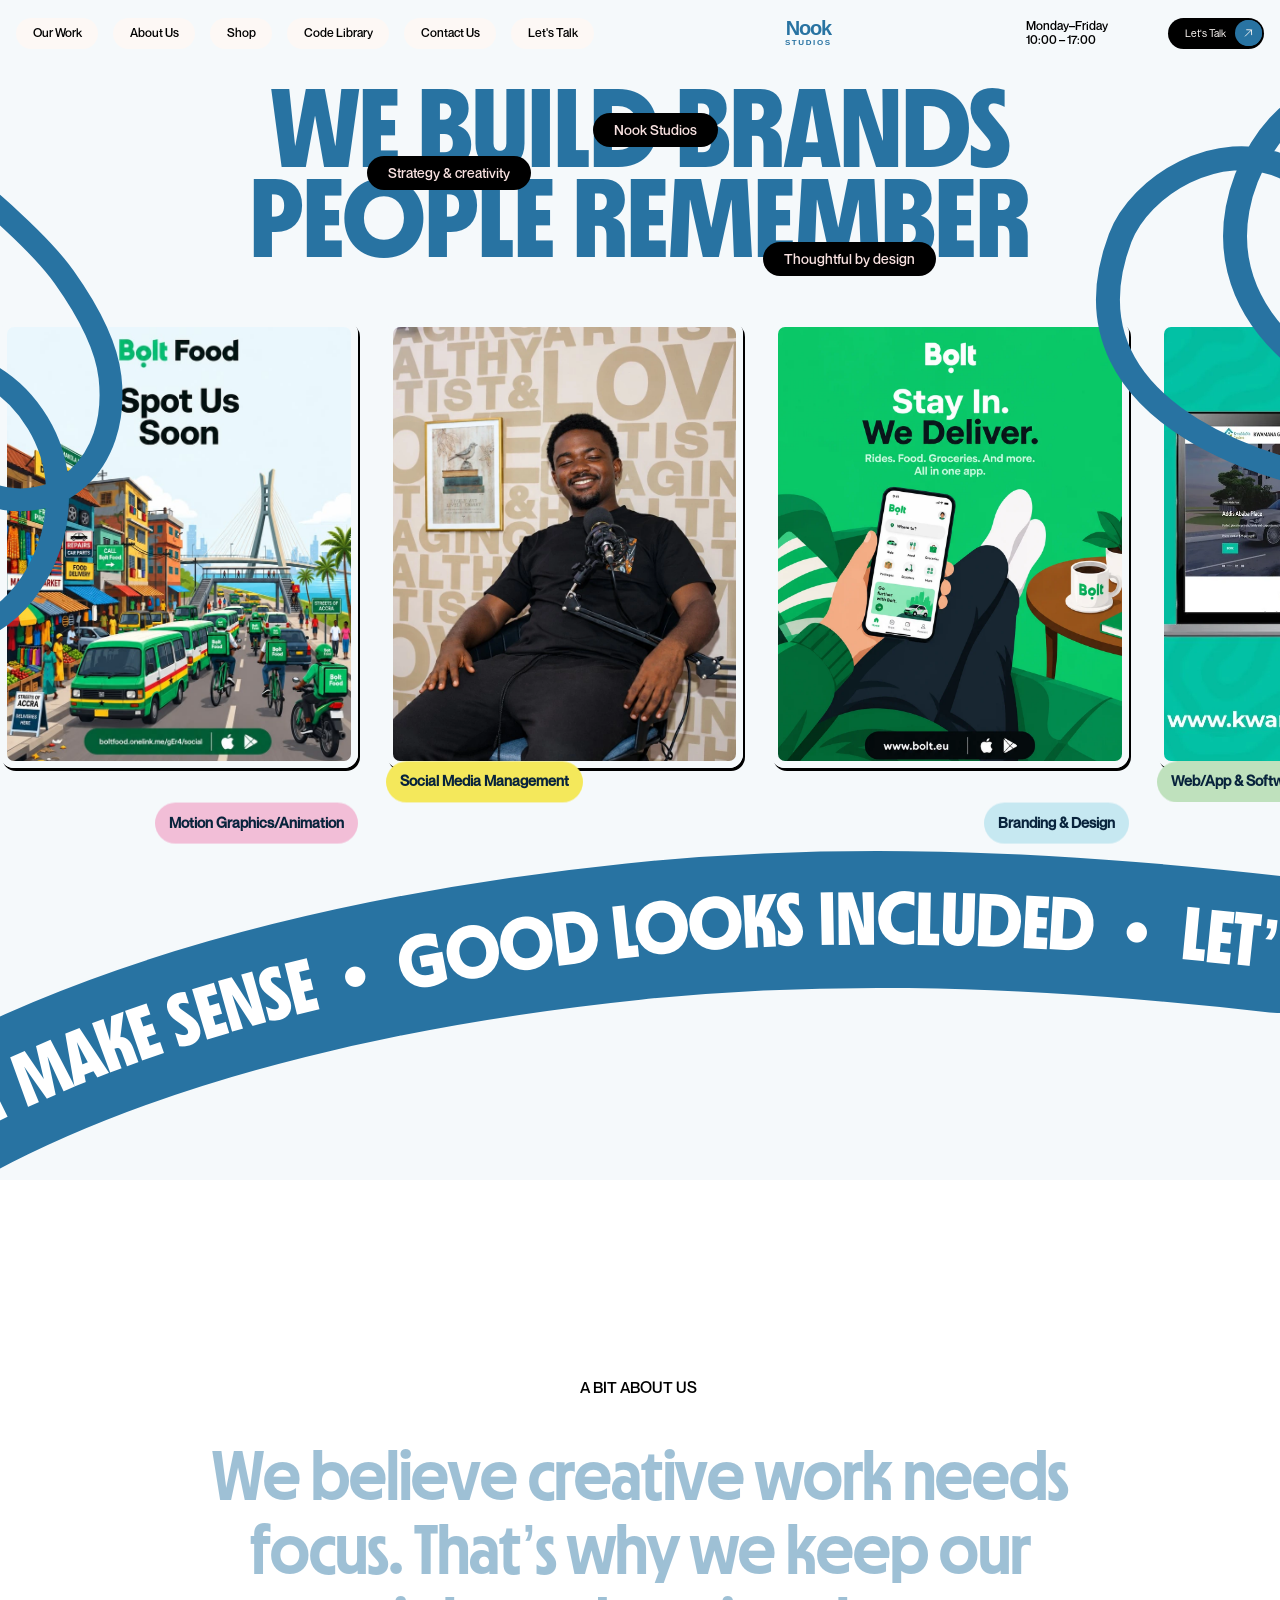
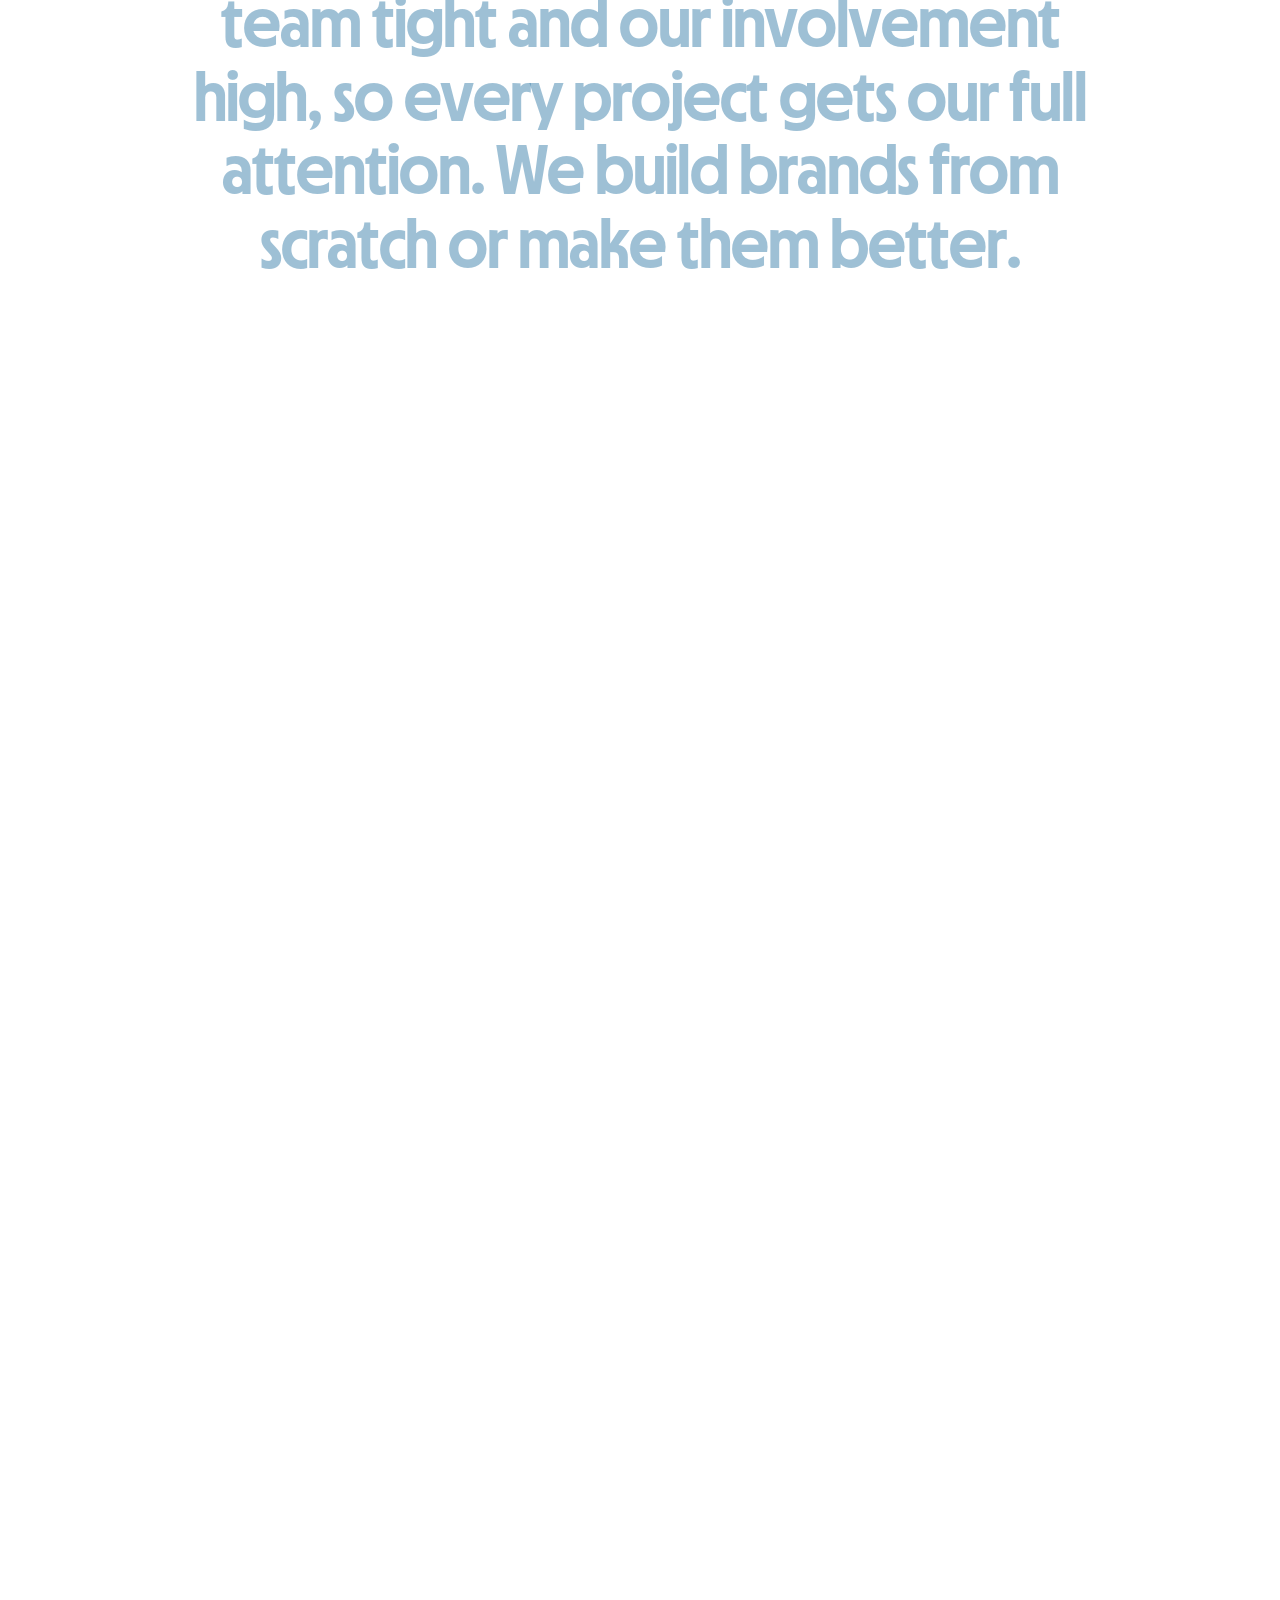
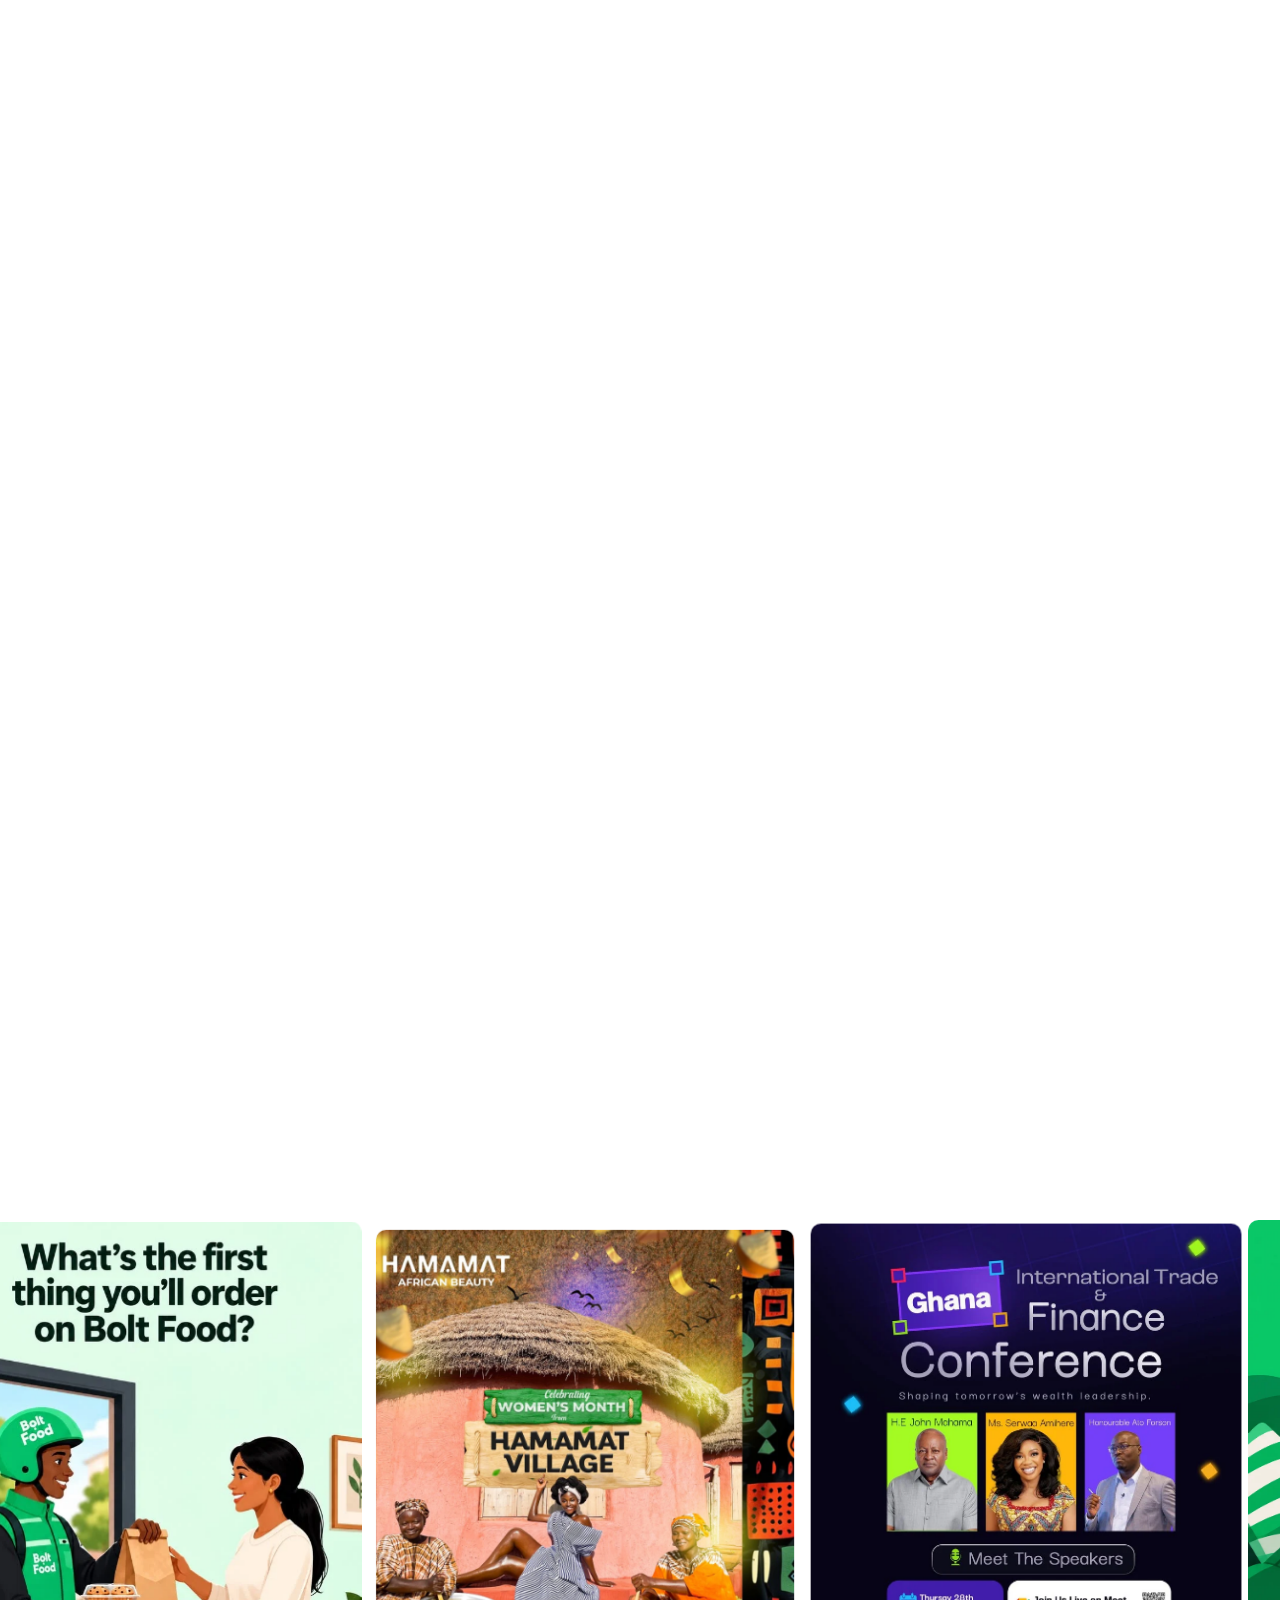
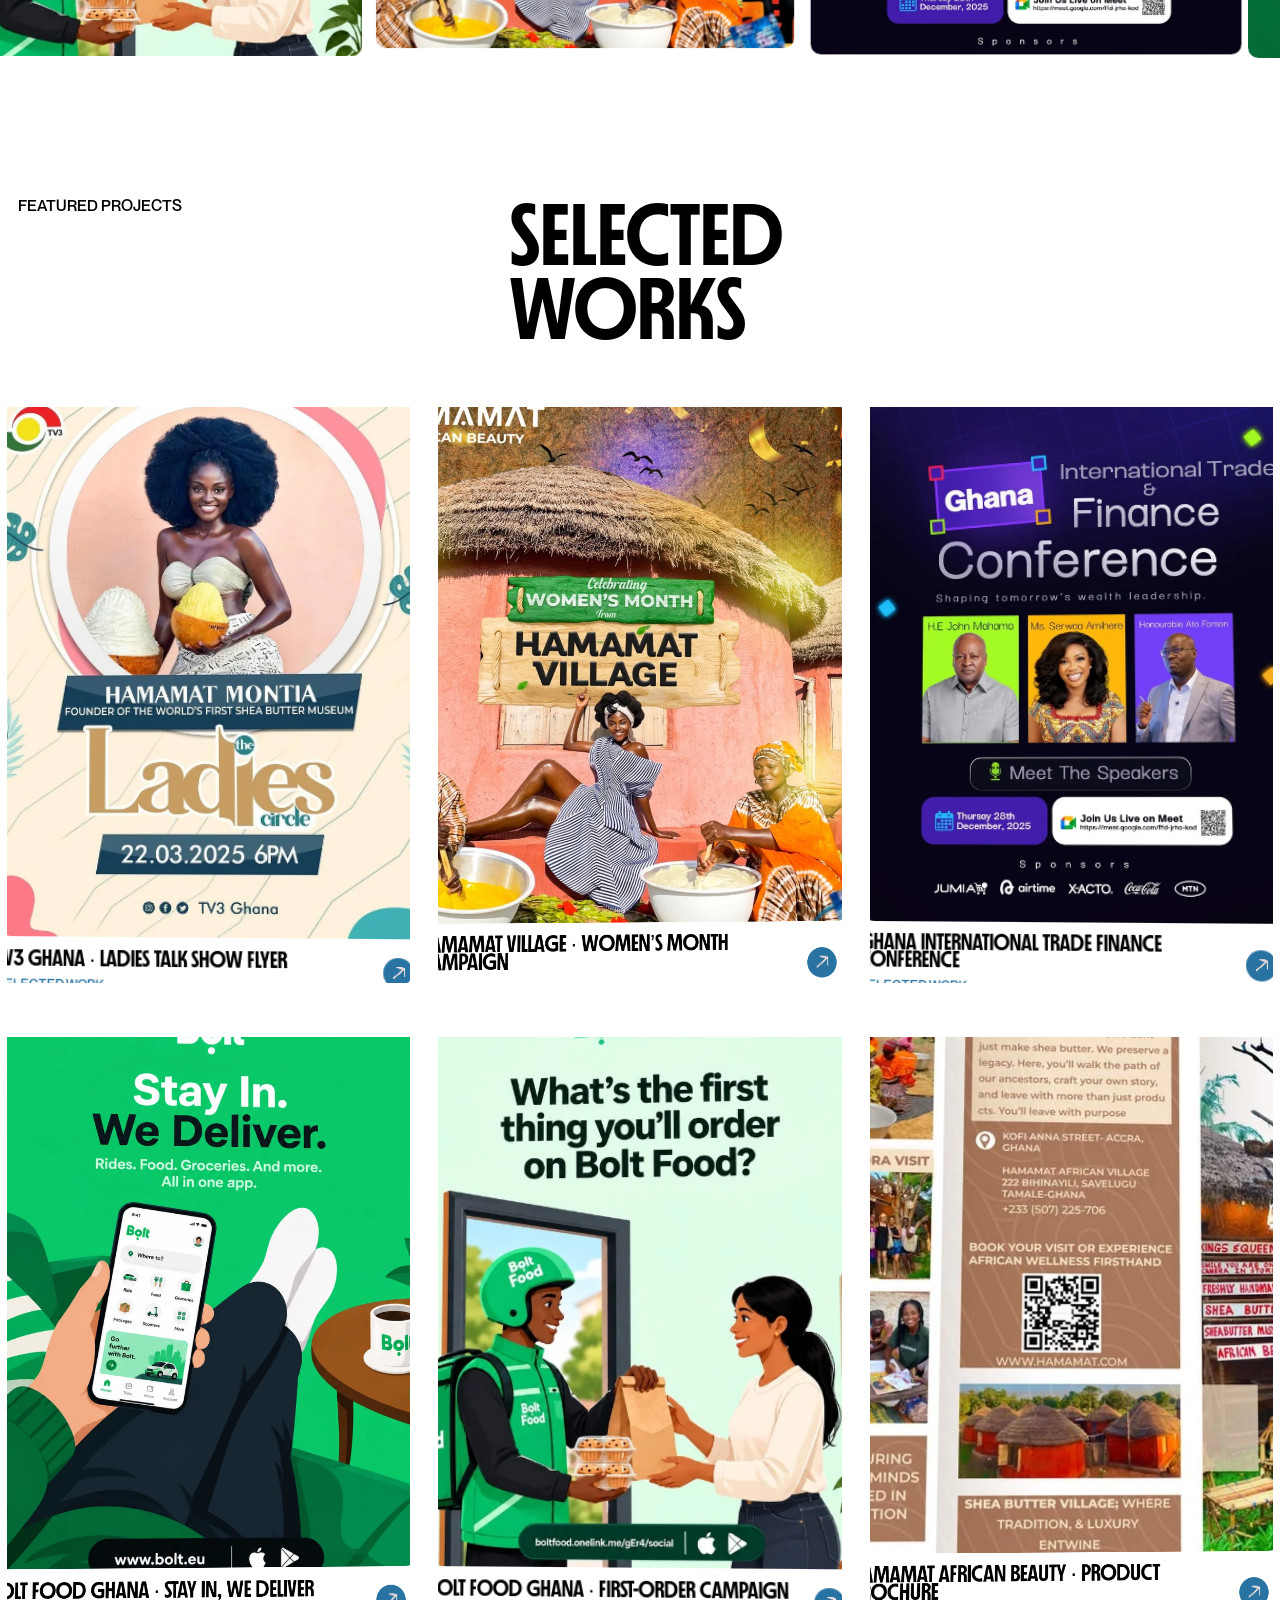
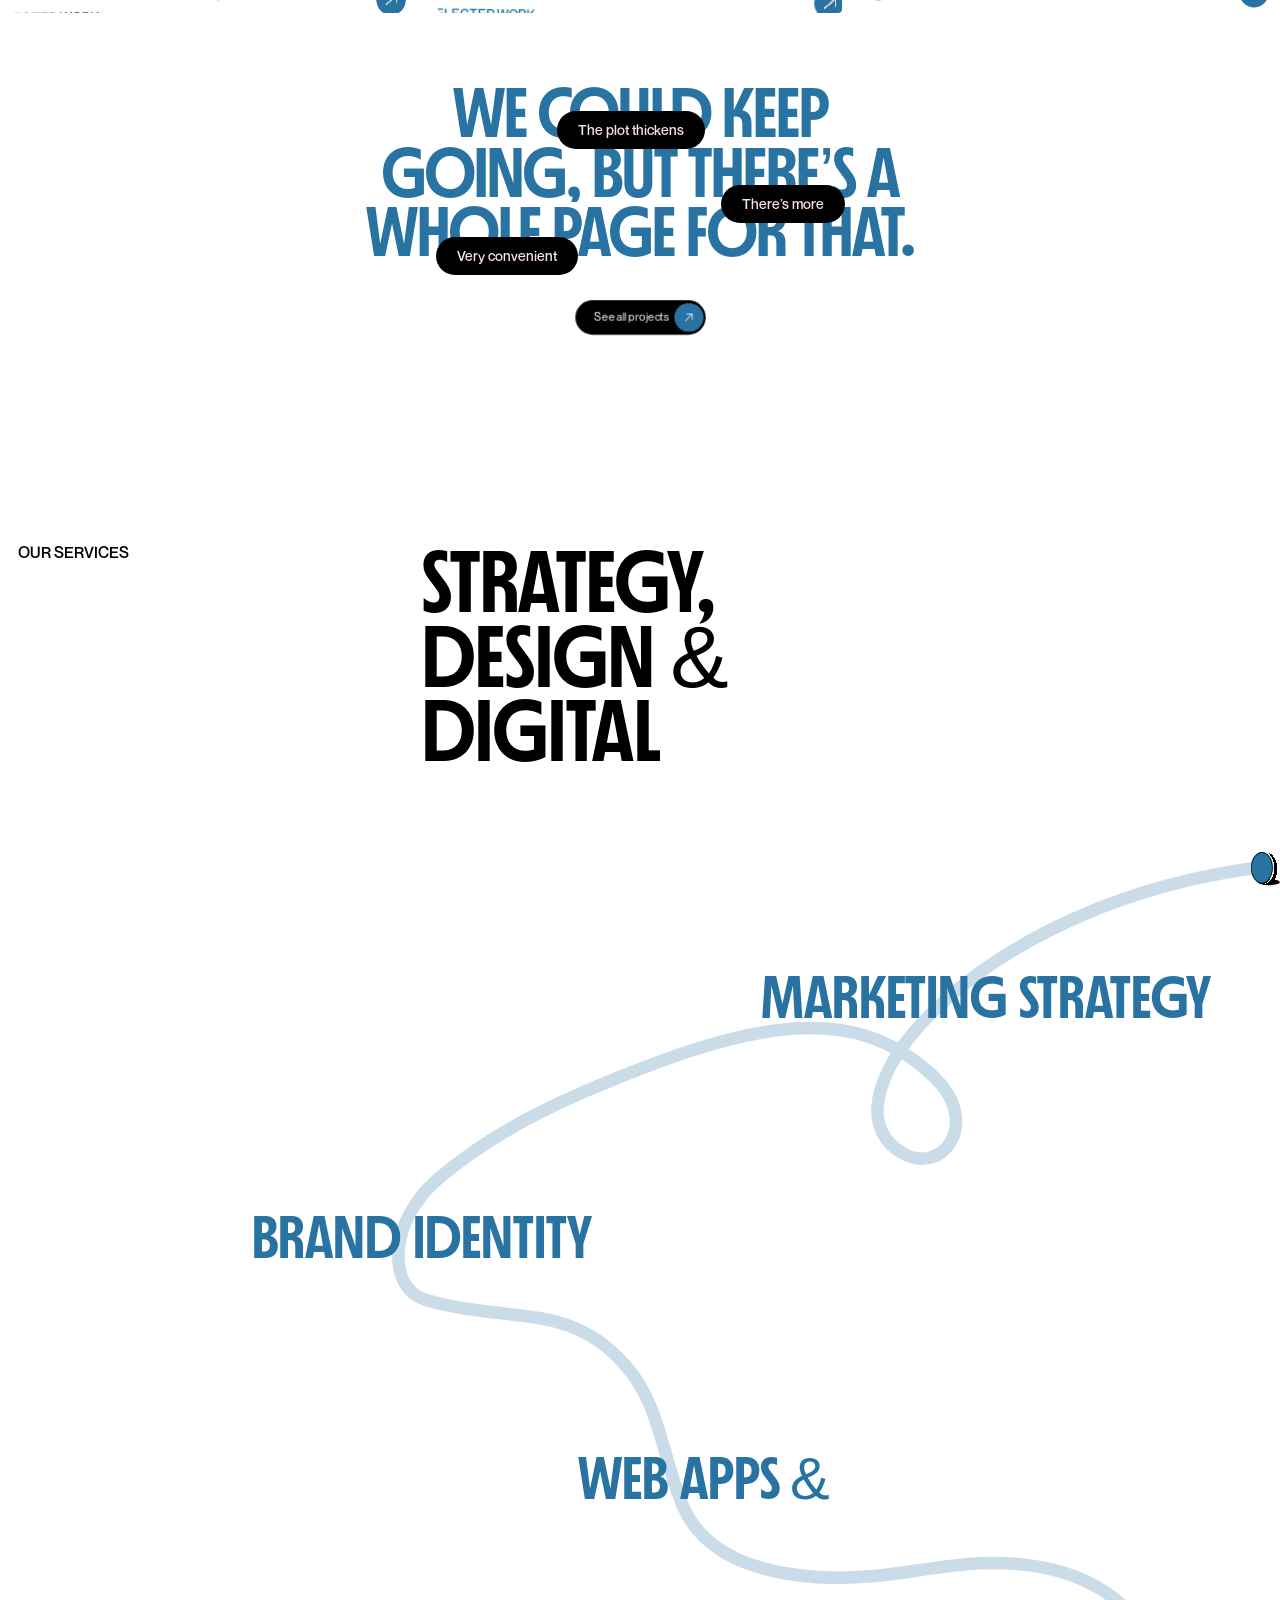
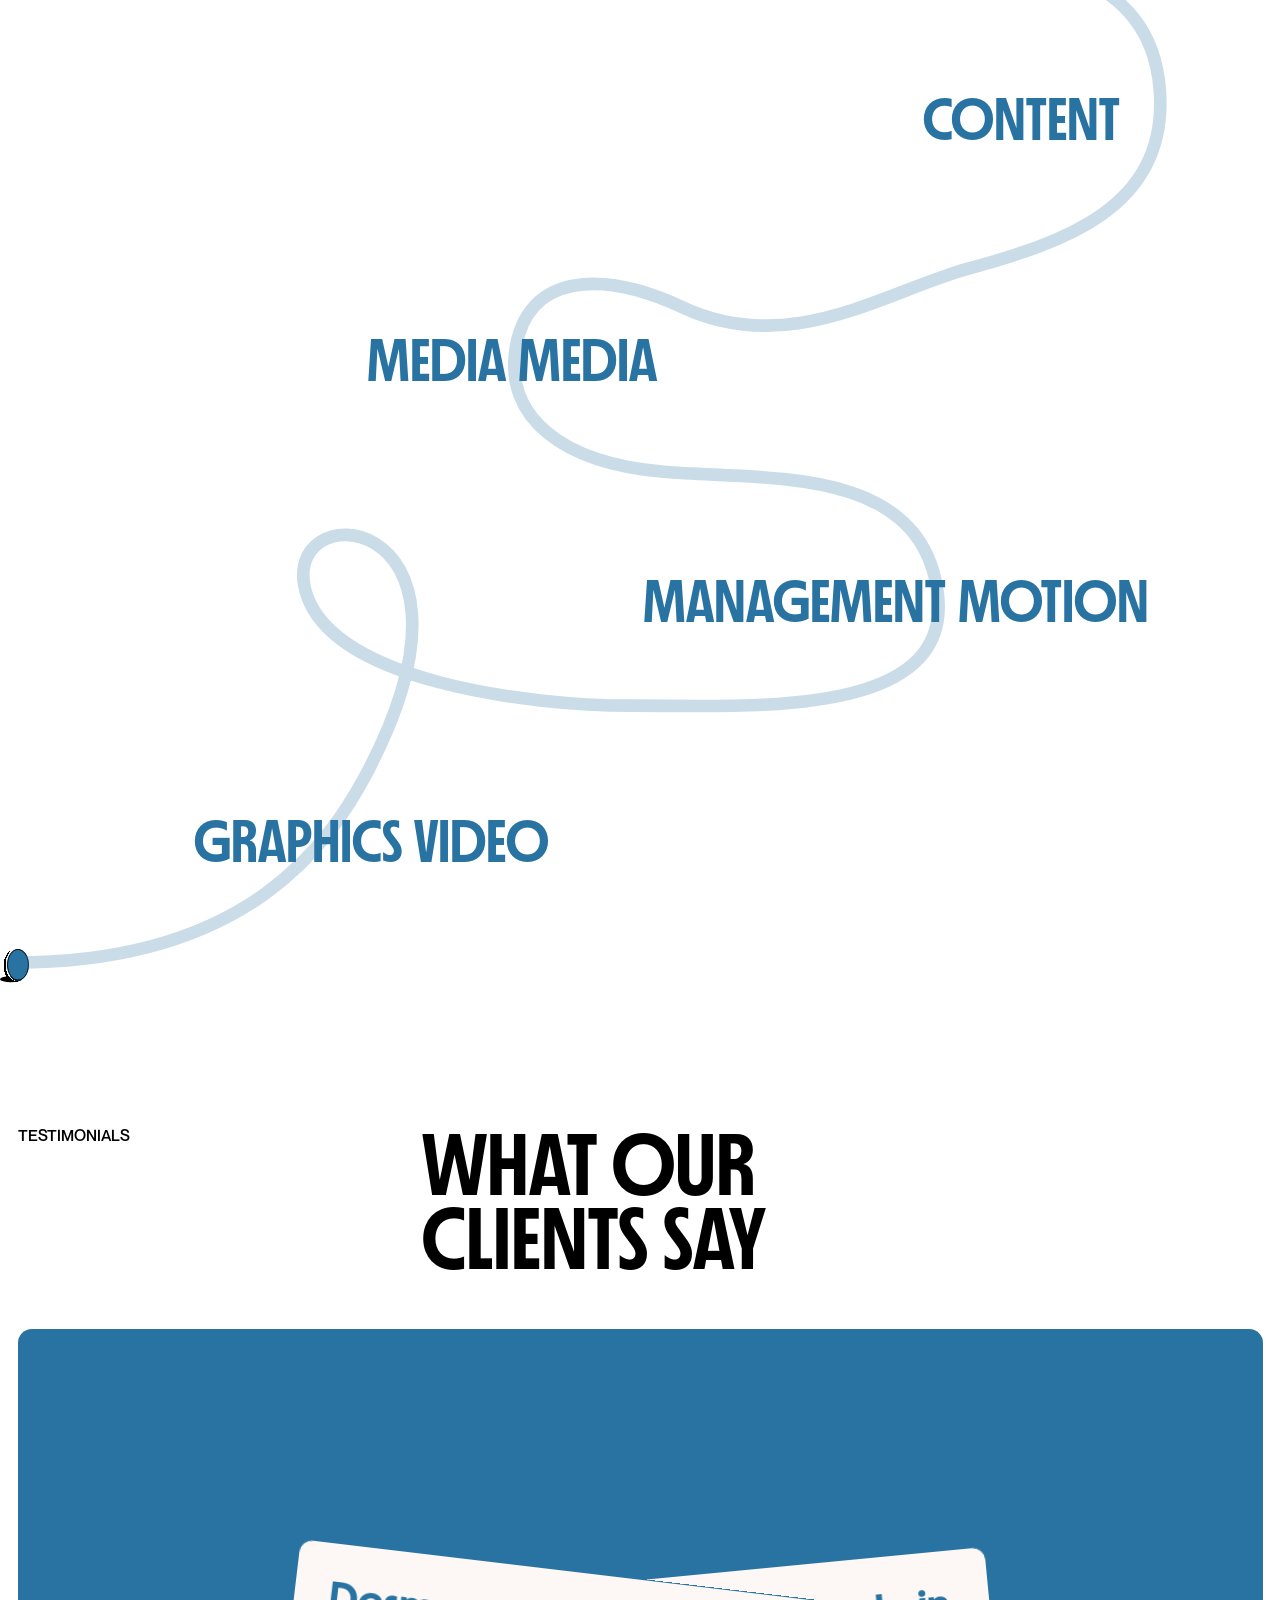
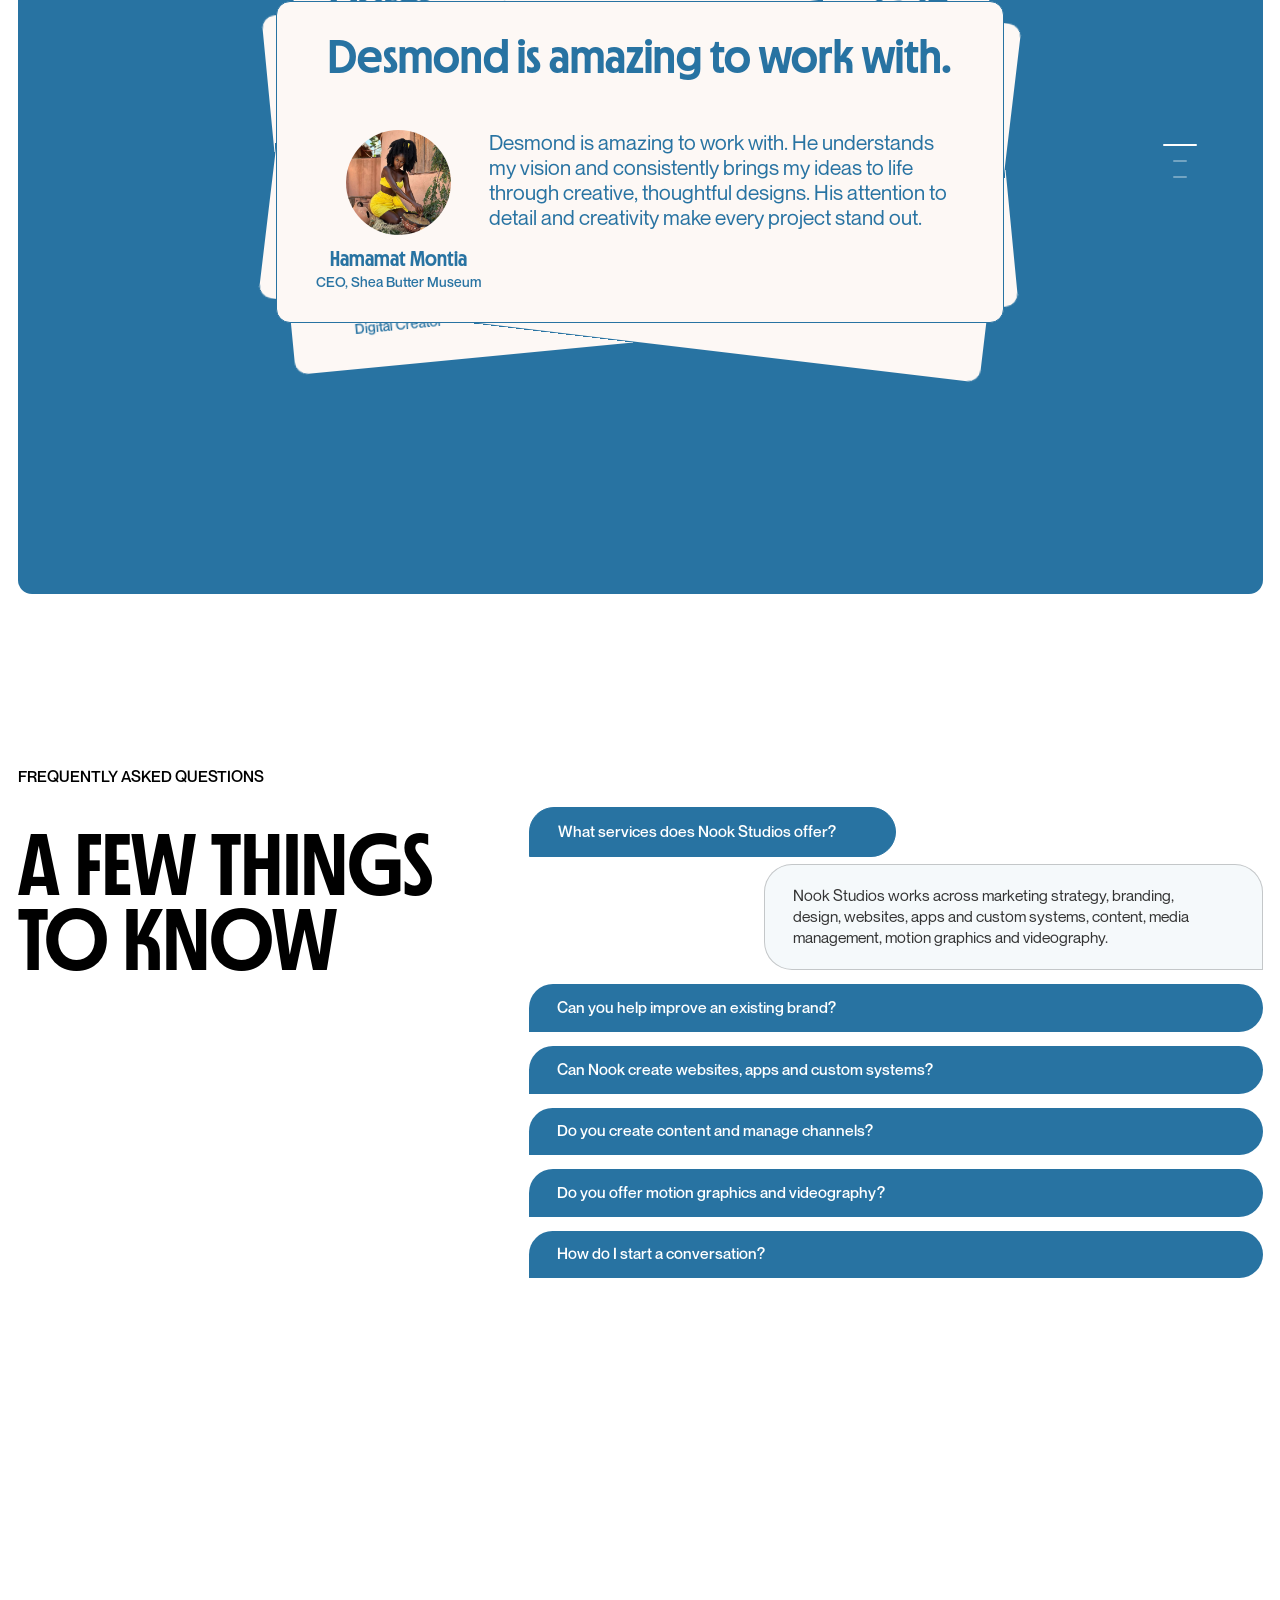
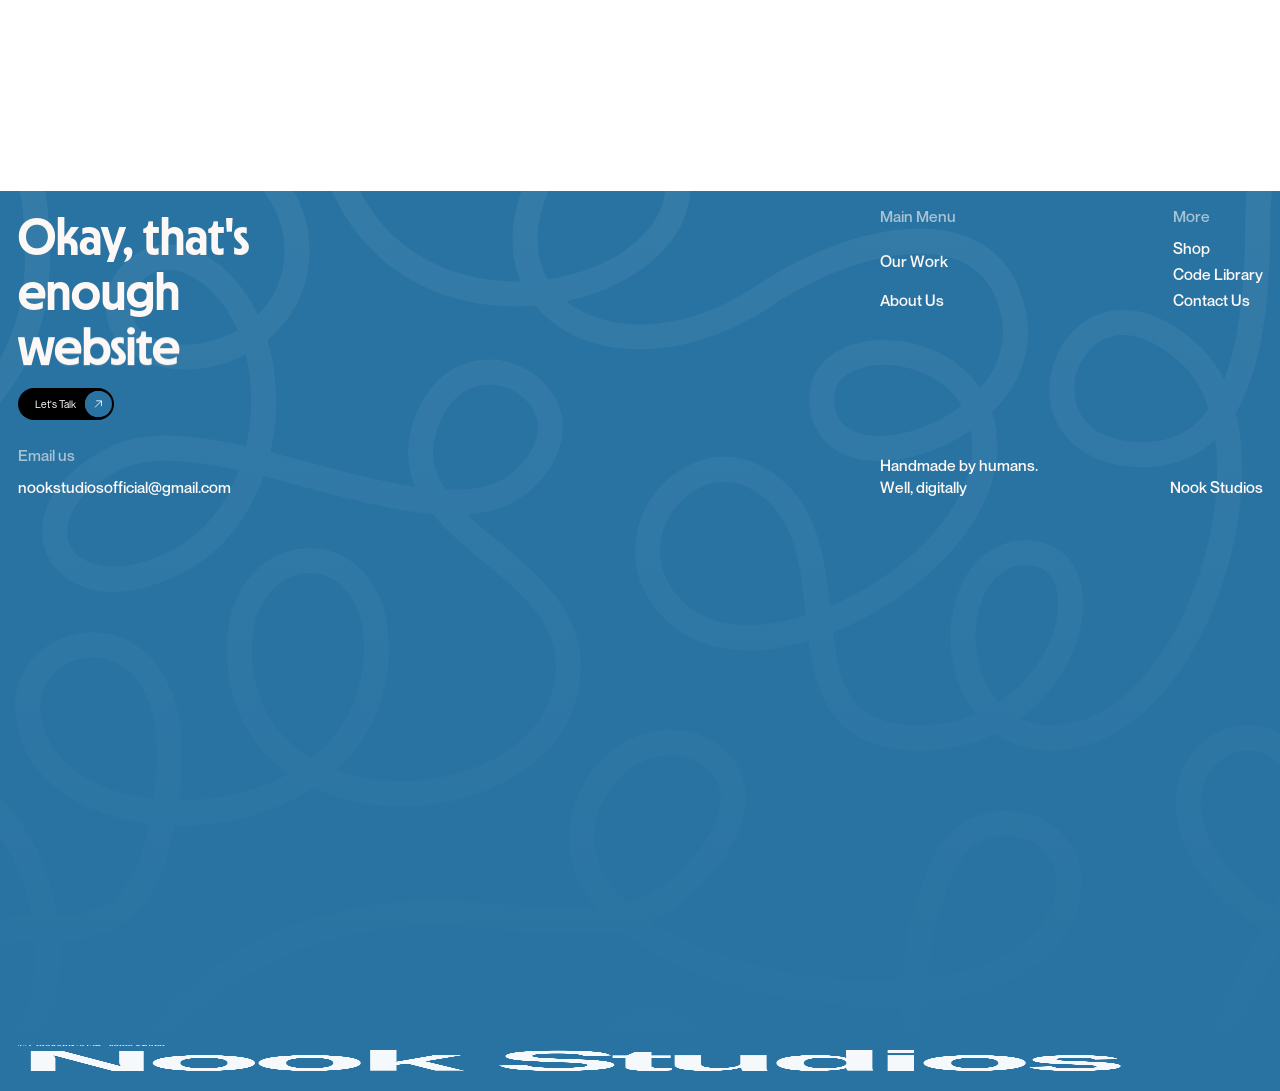
==== commit 92d0cef1: "Restore marquee card layout and align title pills" ====
--- a/index.html
+++ b/index.html
@@ -2028,7 +2028,7 @@
     }
   })();
 </script>
-</div><div class="section-hero-wrapper"><div class="hero-text"><div class="hero-pill two" style="opacity: 1; transform: none;"><div class="hero-pill-text">Nook Studios</div></div><h1 class="heading" style="opacity: 1;">WE BUILD BRANDS PEOPLE REMEMBER</h1><div class="hero-pill one" style="opacity: 1; transform: none;"><div class="hero-pill-text">Strategy &amp; creativity</div></div><div class="hero-pill three" style="opacity: 1; transform: none;"><div class="hero-pill-text">Thoughtful by design</div></div></div><style id="nook-home-work-marquee-style">.hero-video-loop{mix-blend-mode:normal;overflow:hidden;height:auto!important;align-items:center;position:relative;z-index:1}.nook-home-work-marquee{box-sizing:border-box;width:100%;height:40em;display:flex;align-items:center;overflow:hidden}.nook-home-work-marquee__track{display:flex;width:max-content;flex:0 0 max-content;align-items:center;animation:nookHomeWorkMarquee 22s linear infinite;transform:translate3d(0,0,0);will-change:transform;backface-visibility:hidden}.nook-home-work-marquee__group{display:flex;align-items:center;gap:2em;flex:none;padding-right:2em}.hero-video-loop .team-card{grid-column-gap:1em;grid-row-gap:1em;flex-flow:column;justify-content:flex-start;align-items:flex-start;width:32%;display:flex}.hero-video-loop .team-img-wrapper{border:.5em solid var(--brand-secondary);width:100%;height:auto!important;min-height:0;aspect-ratio:4/5;box-shadow:2px 3px 0 0 var(--brand-black);border-radius:1em;overflow:hidden}.hero-video-loop .team-img{display:block;object-fit:cover;width:100%;height:100%;aspect-ratio:4/5}.hero-video-loop .team-card.nook-home-work-marquee__card{position:relative;display:block;width:clamp(16rem,25vw,22rem);flex:0 0 clamp(16rem,25vw,22rem)}.nook-home-work-marquee__label{position:absolute!important;left:50%!important;right:auto!important;top:auto!important;bottom:0!important;z-index:3;display:flex;align-items:center;justify-content:center;box-sizing:border-box;max-width:calc(100% - 1em);min-height:2.8em;padding:.6em .95em;font-size:1.05em!important;line-height:1.1;text-align:center;white-space:normal;opacity:1!important;transform:translate(-50%,50%)!important;translate:none!important}.nook-home-work-marquee__label .hero-pill-text{font-size:inherit;line-height:inherit;font-weight:700}.nook-home-work-marquee__label--top{top:0!important;bottom:auto!important;transform:translate(-50%,-50%)!important}@keyframes nookHomeWorkMarquee{from{transform:translate3d(0,0,0)}to{transform:translate3d(-50%,0,0)}}@media(max-width:991px){.nook-home-work-marquee{height:32em}}@media(max-width:767px){.nook-home-work-marquee{height:29em;padding-left:calc((100vw - clamp(15rem,72vw,18rem))/2)}.nook-home-work-marquee__track{animation-duration:14s}.hero-video-loop .team-card.nook-home-work-marquee__card{width:clamp(15rem,72vw,18rem);flex-basis:clamp(15rem,72vw,18rem)}}@media(max-width:479px){.nook-home-work-marquee{height:29em}}@media(prefers-reduced-motion:reduce){.nook-home-work-marquee__track{animation:none}}@media(hover:hover) and (pointer:fine){.nook-home-work-marquee:hover .nook-home-work-marquee__track{animation-play-state:paused}}.section-hero .nook-home-work-marquee__label{opacity:1!important}</style><div class="nook-home-work-marquee" aria-label="Selected Nook Studios work"><div class="nook-home-work-marquee__track"><div class="nook-home-work-marquee__group"><article class="team-card nook-home-work-marquee__card"><div class="team-img-wrapper"><video class="team-img" src="/images/portfolio/bolt-food-groceries-motion.mp4" poster="/images/portfolio/bolt-food-accra-campaign.jpg" aria-label="Bolt Food motion graphics" autoplay muted loop playsinline preload="metadata"></video></div><div class="hero-pill nook-home-work-marquee__label nook-home-work-marquee__label--top" style="background-color:#f2bed7;"><div class="hero-pill-text" style="color:#08233c;">Motion Graphics/Animation</div></div></article><article class="team-card nook-home-work-marquee__card"><div class="team-img-wrapper"><img class="team-img" src="/images/services/content-social-media.webp" alt="Social media content creator" loading="eager" decoding="async"></div><div class="hero-pill nook-home-work-marquee__label" style="background-color:#f4e85b;"><div class="hero-pill-text" style="color:#08233c;">Social Media Management</div></div></article><article class="team-card nook-home-work-marquee__card"><div class="team-img-wrapper"><img class="team-img" src="/images/portfolio/portfolio-04.webp" alt="Bolt Food delivery flyer" loading="eager" decoding="async"></div><div class="hero-pill nook-home-work-marquee__label nook-home-work-marquee__label--top" style="background-color:#c6e8f1;"><div class="hero-pill-text" style="color:#08233c;">Branding &amp; Design</div></div></article><article class="team-card nook-home-work-marquee__card"><div class="team-img-wrapper"><img class="team-img" src="/images/portfolio/portfolio-15.webp" alt="Kwamana Gardens Website" loading="eager" decoding="async"></div><div class="hero-pill nook-home-work-marquee__label" style="background-color:#bfe1bd;"><div class="hero-pill-text" style="color:#08233c;">Web/App &amp; Softwares</div></div></article><article class="team-card nook-home-work-marquee__card"><div class="team-img-wrapper"><video class="team-img" src="/images/motion/lv_0_20261010020323.mp4" poster="/images/homepage/video-production-project-2-poster.jpg" aria-label="Video Production Project 2" autoplay muted loop playsinline preload="metadata"></video></div><div class="hero-pill nook-home-work-marquee__label nook-home-work-marquee__label--top" style="background-color:#f5c191;"><div class="hero-pill-text" style="color:#08233c;">Video Production</div></div></article><article class="team-card nook-home-work-marquee__card"><div class="team-img-wrapper"><img class="team-img" src="/images/portfolio/portrait-session-red-backdrop-01.webp" alt="Studio Portrait in White and Gold — Standing" loading="eager" decoding="async"></div><div class="hero-pill nook-home-work-marquee__label" style="background-color:#d8c9ed;"><div class="hero-pill-text" style="color:#08233c;">Photography</div></div></article><article class="team-card nook-home-work-marquee__card"><div class="team-img-wrapper"><video class="team-img" src="/images/portfolio/print-banner-printing.mp4" poster="/images/portfolio/print-banner-event.jpg" aria-label="Banner printing" autoplay muted loop playsinline preload="metadata"></video></div><div class="hero-pill nook-home-work-marquee__label nook-home-work-marquee__label--top" style="background-color:#f2bed7;"><div class="hero-pill-text" style="color:#08233c;">Prints</div></div></article></div><div class="nook-home-work-marquee__group" aria-hidden="true"><article class="team-card nook-home-work-marquee__card"><div class="team-img-wrapper"><video class="team-img" src="/images/portfolio/bolt-food-groceries-motion.mp4" poster="/images/portfolio/bolt-food-accra-campaign.jpg" aria-label="" autoplay muted loop playsinline preload="metadata"></video></div><div class="hero-pill nook-home-work-marquee__label nook-home-work-marquee__label--top" style="background-color:#f2bed7;"><div class="hero-pill-text" style="color:#08233c;">Motion Graphics/Animation</div></div></article><article class="team-card nook-home-work-marquee__card"><div class="team-img-wrapper"><img class="team-img" src="/images/services/content-social-media.webp" alt="" loading="eager" decoding="async"></div><div class="hero-pill nook-home-work-marquee__label" style="background-color:#f4e85b;"><div class="hero-pill-text" style="color:#08233c;">Social Media Management</div></div></article><article class="team-card nook-home-work-marquee__card"><div class="team-img-wrapper"><img class="team-img" src="/images/portfolio/portfolio-04.webp" alt="" loading="eager" decoding="async"></div><div class="hero-pill nook-home-work-marquee__label nook-home-work-marquee__label--top" style="background-color:#c6e8f1;"><div class="hero-pill-text" style="color:#08233c;">Branding &amp; Design</div></div></article><article class="team-card nook-home-work-marquee__card"><div class="team-img-wrapper"><img class="team-img" src="/images/portfolio/portfolio-15.webp" alt="" loading="eager" decoding="async"></div><div class="hero-pill nook-home-work-marquee__label" style="background-color:#bfe1bd;"><div class="hero-pill-text" style="color:#08233c;">Web/App &amp; Softwares</div></div></article><article class="team-card nook-home-work-marquee__card"><div class="team-img-wrapper"><video class="team-img" src="/images/motion/lv_0_20261010020323.mp4" poster="/images/homepage/video-production-project-2-poster.jpg" aria-label="" autoplay muted loop playsinline preload="metadata"></video></div><div class="hero-pill nook-home-work-marquee__label nook-home-work-marquee__label--top" style="background-color:#f5c191;"><div class="hero-pill-text" style="color:#08233c;">Video Production</div></div></article><article class="team-card nook-home-work-marquee__card"><div class="team-img-wrapper"><img class="team-img" src="/images/portfolio/portrait-session-red-backdrop-01.webp" alt="" loading="eager" decoding="async"></div><div class="hero-pill nook-home-work-marquee__label" style="background-color:#d8c9ed;"><div class="hero-pill-text" style="color:#08233c;">Photography</div></div></article><article class="team-card nook-home-work-marquee__card"><div class="team-img-wrapper"><video class="team-img" src="/images/portfolio/print-banner-printing.mp4" poster="/images/portfolio/print-banner-event.jpg" aria-label="" autoplay muted loop playsinline preload="metadata"></video></div><div class="hero-pill nook-home-work-marquee__label nook-home-work-marquee__label--top" style="background-color:#f2bed7;"><div class="hero-pill-text" style="color:#08233c;">Prints</div></div></article></div></div></div><script id="nook-home-work-marquee-loop-fix">(function(){var viewport=document.querySelector(".nook-home-work-marquee"),track=viewport&&viewport.querySelector(".nook-home-work-marquee__track"),groups=track&&Array.prototype.slice.call(track.children);if(!track||!groups||groups.length<2)return;var first=groups[0],copy=groups[1],cards=Array.prototype.slice.call(first.querySelectorAll(".nook-home-work-marquee__card")),copyCards=Array.prototype.slice.call(copy.querySelectorAll(".nook-home-work-marquee__card")),mobile=window.matchMedia("(max-width: 767px)");function sync(){cards.forEach(function(card,index){var width=card.getBoundingClientRect().width,target=copyCards[index];if(!target||!width)return;target.style.setProperty("width",width+"px","important");target.style.setProperty("flex","0 0 "+width+"px","important");});var groupWidth=first.getBoundingClientRect().width;if(groupWidth){var priorSpeed=mobile.matches?84.5078:41.3068;track.style.animationDuration=(groupWidth/priorSpeed).toFixed(2)+"s";}}sync();if("ResizeObserver" in window)new ResizeObserver(sync).observe(first);window.addEventListener("resize",sync,{passive:true});if(mobile.addEventListener)mobile.addEventListener("change",sync);if(document.fonts&&document.fonts.ready)document.fonts.ready.then(sync);})();</script><script id="nook-home-work-marquee-video-script">(function(){var viewport=document.querySelector(".nook-home-work-marquee");if(!viewport)return;var videos=Array.prototype.slice.call(viewport.querySelectorAll("video"));videos.forEach(function(video){video.muted=true;video.defaultMuted=true;});if(!("IntersectionObserver" in window)){videos.forEach(function(video){video.play().catch(function(){});});return;}var observer=new IntersectionObserver(function(entries){entries.forEach(function(entry){if(entry.isIntersecting)entry.target.play().catch(function(){});else entry.target.pause();});},{root:viewport,threshold:0.12});videos.forEach(function(video){observer.observe(video);});})();</script><div class="hero-path-svg-left"><div class="code-embed-3 w-embed"><svg fill="none" height="100%" viewbox="0 0 229 599" width="100%" xmlns="http://www.w3.org/2000/svg">
+</div><div class="section-hero-wrapper"><div class="hero-text"><div class="hero-pill two" style="opacity: 1; transform: none;"><div class="hero-pill-text">Nook Studios</div></div><h1 class="heading" style="opacity: 1;">WE BUILD BRANDS PEOPLE REMEMBER</h1><div class="hero-pill one" style="opacity: 1; transform: none;"><div class="hero-pill-text">Strategy &amp; creativity</div></div><div class="hero-pill three" style="opacity: 1; transform: none;"><div class="hero-pill-text">Thoughtful by design</div></div></div><style id="nook-home-work-marquee-style">.hero-video-loop{mix-blend-mode:normal;overflow:hidden;height:auto!important;align-items:center;position:relative;z-index:1}.nook-home-work-marquee{box-sizing:border-box;width:100%;height:40em;display:flex;align-items:center;overflow:hidden}.nook-home-work-marquee__track{display:flex;width:max-content;flex:0 0 max-content;align-items:center;animation:nookHomeWorkMarquee 22s linear infinite;transform:translate3d(0,0,0);will-change:transform;backface-visibility:hidden}.nook-home-work-marquee__group{display:flex;align-items:center;gap:2em;flex:none;padding-right:2em}.hero-video-loop .team-card{grid-column-gap:1em;grid-row-gap:1em;flex-flow:column;justify-content:flex-start;align-items:flex-start;width:32%;display:flex}.hero-video-loop .team-img-wrapper{border:.5em solid var(--brand-secondary);width:100%;height:auto!important;min-height:0;aspect-ratio:4/5;box-shadow:2px 3px 0 0 var(--brand-black);border-radius:1em;overflow:hidden}.hero-video-loop .team-img{display:block;object-fit:cover;width:100%;height:100%;aspect-ratio:4/5}.hero-video-loop .team-card.nook-home-work-marquee__card{position:relative;display:grid;grid-template-columns:minmax(0,1fr);grid-template-rows:3.2em auto 3.2em;gap:0;align-items:center;justify-items:center;width:clamp(16rem,25vw,22rem);flex:0 0 clamp(16rem,25vw,22rem)}.hero-video-loop .team-card.nook-home-work-marquee__card .team-img-wrapper{grid-column:1;grid-row:2;align-self:stretch}.nook-home-work-marquee__label{position:relative!important;left:auto!important;right:auto!important;top:auto!important;bottom:auto!important;grid-column:1;grid-row:3;z-index:3;justify-self:center;align-self:start;display:flex;align-items:center;justify-content:center;box-sizing:border-box;max-width:calc(100% - 1em);min-height:2.8em;padding:.6em .95em;font-size:1.05em!important;line-height:1.1;text-align:center;white-space:normal;opacity:1!important;transform:translateY(-50%)!important;translate:none!important}.nook-home-work-marquee__label .hero-pill-text{font-size:inherit;line-height:inherit;font-weight:700}.nook-home-work-marquee__label--top{grid-row:1;align-self:end;transform:translateY(50%)!important}@keyframes nookHomeWorkMarquee{from{transform:translate3d(0,0,0)}to{transform:translate3d(-50%,0,0)}}@media(max-width:991px){.nook-home-work-marquee{height:32em}}@media(max-width:767px){.nook-home-work-marquee{height:29em;padding-left:calc((100vw - clamp(15rem,72vw,18rem))/2)}.nook-home-work-marquee__track{animation-duration:14s}.hero-video-loop .team-card.nook-home-work-marquee__card{width:clamp(15rem,72vw,18rem);flex-basis:clamp(15rem,72vw,18rem)}}@media(max-width:479px){.nook-home-work-marquee{height:29em}}@media(prefers-reduced-motion:reduce){.nook-home-work-marquee__track{animation:none}}@media(hover:hover) and (pointer:fine){.nook-home-work-marquee:hover .nook-home-work-marquee__track{animation-play-state:paused}}.section-hero .nook-home-work-marquee__label{opacity:1!important}</style><div class="nook-home-work-marquee" aria-label="Selected Nook Studios work"><div class="nook-home-work-marquee__track"><div class="nook-home-work-marquee__group"><article class="team-card nook-home-work-marquee__card"><div class="team-img-wrapper"><video class="team-img" src="/images/portfolio/bolt-food-groceries-motion.mp4" poster="/images/portfolio/bolt-food-accra-campaign.jpg" aria-label="Bolt Food motion graphics" autoplay muted loop playsinline preload="metadata"></video></div><div class="hero-pill nook-home-work-marquee__label nook-home-work-marquee__label--top" style="background-color:#f2bed7;"><div class="hero-pill-text" style="color:#08233c;">Motion Graphics/Animation</div></div></article><article class="team-card nook-home-work-marquee__card"><div class="team-img-wrapper"><img class="team-img" src="/images/services/content-social-media.webp" alt="Social media content creator" loading="eager" decoding="async"></div><div class="hero-pill nook-home-work-marquee__label" style="background-color:#f4e85b;"><div class="hero-pill-text" style="color:#08233c;">Social Media Management</div></div></article><article class="team-card nook-home-work-marquee__card"><div class="team-img-wrapper"><img class="team-img" src="/images/portfolio/portfolio-04.webp" alt="Bolt Food delivery flyer" loading="eager" decoding="async"></div><div class="hero-pill nook-home-work-marquee__label nook-home-work-marquee__label--top" style="background-color:#c6e8f1;"><div class="hero-pill-text" style="color:#08233c;">Branding &amp; Design</div></div></article><article class="team-card nook-home-work-marquee__card"><div class="team-img-wrapper"><img class="team-img" src="/images/portfolio/portfolio-15.webp" alt="Kwamana Gardens Website" loading="eager" decoding="async"></div><div class="hero-pill nook-home-work-marquee__label" style="background-color:#bfe1bd;"><div class="hero-pill-text" style="color:#08233c;">Web/App &amp; Softwares</div></div></article><article class="team-card nook-home-work-marquee__card"><div class="team-img-wrapper"><video class="team-img" src="/images/motion/lv_0_20261010020323.mp4" poster="/images/homepage/video-production-project-2-poster.jpg" aria-label="Video Production Project 2" autoplay muted loop playsinline preload="metadata"></video></div><div class="hero-pill nook-home-work-marquee__label nook-home-work-marquee__label--top" style="background-color:#f5c191;"><div class="hero-pill-text" style="color:#08233c;">Video Production</div></div></article><article class="team-card nook-home-work-marquee__card"><div class="team-img-wrapper"><img class="team-img" src="/images/portfolio/portrait-session-red-backdrop-01.webp" alt="Studio Portrait in White and Gold — Standing" loading="eager" decoding="async"></div><div class="hero-pill nook-home-work-marquee__label" style="background-color:#d8c9ed;"><div class="hero-pill-text" style="color:#08233c;">Photography</div></div></article><article class="team-card nook-home-work-marquee__card"><div class="team-img-wrapper"><video class="team-img" src="/images/portfolio/print-banner-printing.mp4" poster="/images/portfolio/print-banner-event.jpg" aria-label="Banner printing" autoplay muted loop playsinline preload="metadata"></video></div><div class="hero-pill nook-home-work-marquee__label nook-home-work-marquee__label--top" style="background-color:#f2bed7;"><div class="hero-pill-text" style="color:#08233c;">Prints</div></div></article></div><div class="nook-home-work-marquee__group" aria-hidden="true"><article class="team-card nook-home-work-marquee__card"><div class="team-img-wrapper"><video class="team-img" src="/images/portfolio/bolt-food-groceries-motion.mp4" poster="/images/portfolio/bolt-food-accra-campaign.jpg" aria-label="" autoplay muted loop playsinline preload="metadata"></video></div><div class="hero-pill nook-home-work-marquee__label nook-home-work-marquee__label--top" style="background-color:#f2bed7;"><div class="hero-pill-text" style="color:#08233c;">Motion Graphics/Animation</div></div></article><article class="team-card nook-home-work-marquee__card"><div class="team-img-wrapper"><img class="team-img" src="/images/services/content-social-media.webp" alt="" loading="eager" decoding="async"></div><div class="hero-pill nook-home-work-marquee__label" style="background-color:#f4e85b;"><div class="hero-pill-text" style="color:#08233c;">Social Media Management</div></div></article><article class="team-card nook-home-work-marquee__card"><div class="team-img-wrapper"><img class="team-img" src="/images/portfolio/portfolio-04.webp" alt="" loading="eager" decoding="async"></div><div class="hero-pill nook-home-work-marquee__label nook-home-work-marquee__label--top" style="background-color:#c6e8f1;"><div class="hero-pill-text" style="color:#08233c;">Branding &amp; Design</div></div></article><article class="team-card nook-home-work-marquee__card"><div class="team-img-wrapper"><img class="team-img" src="/images/portfolio/portfolio-15.webp" alt="" loading="eager" decoding="async"></div><div class="hero-pill nook-home-work-marquee__label" style="background-color:#bfe1bd;"><div class="hero-pill-text" style="color:#08233c;">Web/App &amp; Softwares</div></div></article><article class="team-card nook-home-work-marquee__card"><div class="team-img-wrapper"><video class="team-img" src="/images/motion/lv_0_20261010020323.mp4" poster="/images/homepage/video-production-project-2-poster.jpg" aria-label="" autoplay muted loop playsinline preload="metadata"></video></div><div class="hero-pill nook-home-work-marquee__label nook-home-work-marquee__label--top" style="background-color:#f5c191;"><div class="hero-pill-text" style="color:#08233c;">Video Production</div></div></article><article class="team-card nook-home-work-marquee__card"><div class="team-img-wrapper"><img class="team-img" src="/images/portfolio/portrait-session-red-backdrop-01.webp" alt="" loading="eager" decoding="async"></div><div class="hero-pill nook-home-work-marquee__label" style="background-color:#d8c9ed;"><div class="hero-pill-text" style="color:#08233c;">Photography</div></div></article><article class="team-card nook-home-work-marquee__card"><div class="team-img-wrapper"><video class="team-img" src="/images/portfolio/print-banner-printing.mp4" poster="/images/portfolio/print-banner-event.jpg" aria-label="" autoplay muted loop playsinline preload="metadata"></video></div><div class="hero-pill nook-home-work-marquee__label nook-home-work-marquee__label--top" style="background-color:#f2bed7;"><div class="hero-pill-text" style="color:#08233c;">Prints</div></div></article></div></div></div><script id="nook-home-work-marquee-loop-fix">(function(){var viewport=document.querySelector(".nook-home-work-marquee"),track=viewport&&viewport.querySelector(".nook-home-work-marquee__track"),groups=track&&Array.prototype.slice.call(track.children);if(!track||!groups||groups.length<2)return;var first=groups[0],copy=groups[1],cards=Array.prototype.slice.call(first.querySelectorAll(".nook-home-work-marquee__card")),copyCards=Array.prototype.slice.call(copy.querySelectorAll(".nook-home-work-marquee__card")),mobile=window.matchMedia("(max-width: 767px)");function sync(){cards.forEach(function(card,index){var width=card.getBoundingClientRect().width,target=copyCards[index];if(!target||!width)return;target.style.setProperty("width",width+"px","important");target.style.setProperty("flex","0 0 "+width+"px","important");});var groupWidth=first.getBoundingClientRect().width;if(groupWidth){var priorSpeed=mobile.matches?84.5078:41.3068;track.style.animationDuration=(groupWidth/priorSpeed).toFixed(2)+"s";}}sync();if("ResizeObserver" in window)new ResizeObserver(sync).observe(first);window.addEventListener("resize",sync,{passive:true});if(mobile.addEventListener)mobile.addEventListener("change",sync);if(document.fonts&&document.fonts.ready)document.fonts.ready.then(sync);})();</script><script id="nook-home-work-marquee-video-script">(function(){var viewport=document.querySelector(".nook-home-work-marquee");if(!viewport)return;var videos=Array.prototype.slice.call(viewport.querySelectorAll("video"));videos.forEach(function(video){video.muted=true;video.defaultMuted=true;});if(!("IntersectionObserver" in window)){videos.forEach(function(video){video.play().catch(function(){});});return;}var observer=new IntersectionObserver(function(entries){entries.forEach(function(entry){if(entry.isIntersecting)entry.target.play().catch(function(){});else entry.target.pause();});},{root:viewport,threshold:0.12});videos.forEach(function(video){observer.observe(video);});})();</script><div class="hero-path-svg-left"><div class="code-embed-3 w-embed"><svg fill="none" height="100%" viewbox="0 0 229 599" width="100%" xmlns="http://www.w3.org/2000/svg">
 <path d="M33.502 584.112C104.502 557.112 147.911 474.964 143.002 393.612C139.502 335.612 106.002 281.612 59.0025 252.612C7.82072 221.032 -4.20053 385.572 52.5031 405.612C140.218 436.612 225.002 369.112 212.002 252.612C208.376 220.111 192.539 178.612 152.002 121.612C117.866 73.6124 42.0029 11.6124 42.0029 11.6124" stroke="#2873a2" stroke-width="30"></path>
 </svg>
 </div></div><div class="hero-path-svg-right"><div class="code-embed-2 w-embed"><svg fill="none" height="100%" viewbox="0 0 354 487" width="100%" xmlns="http://www.w3.org/2000/svg">
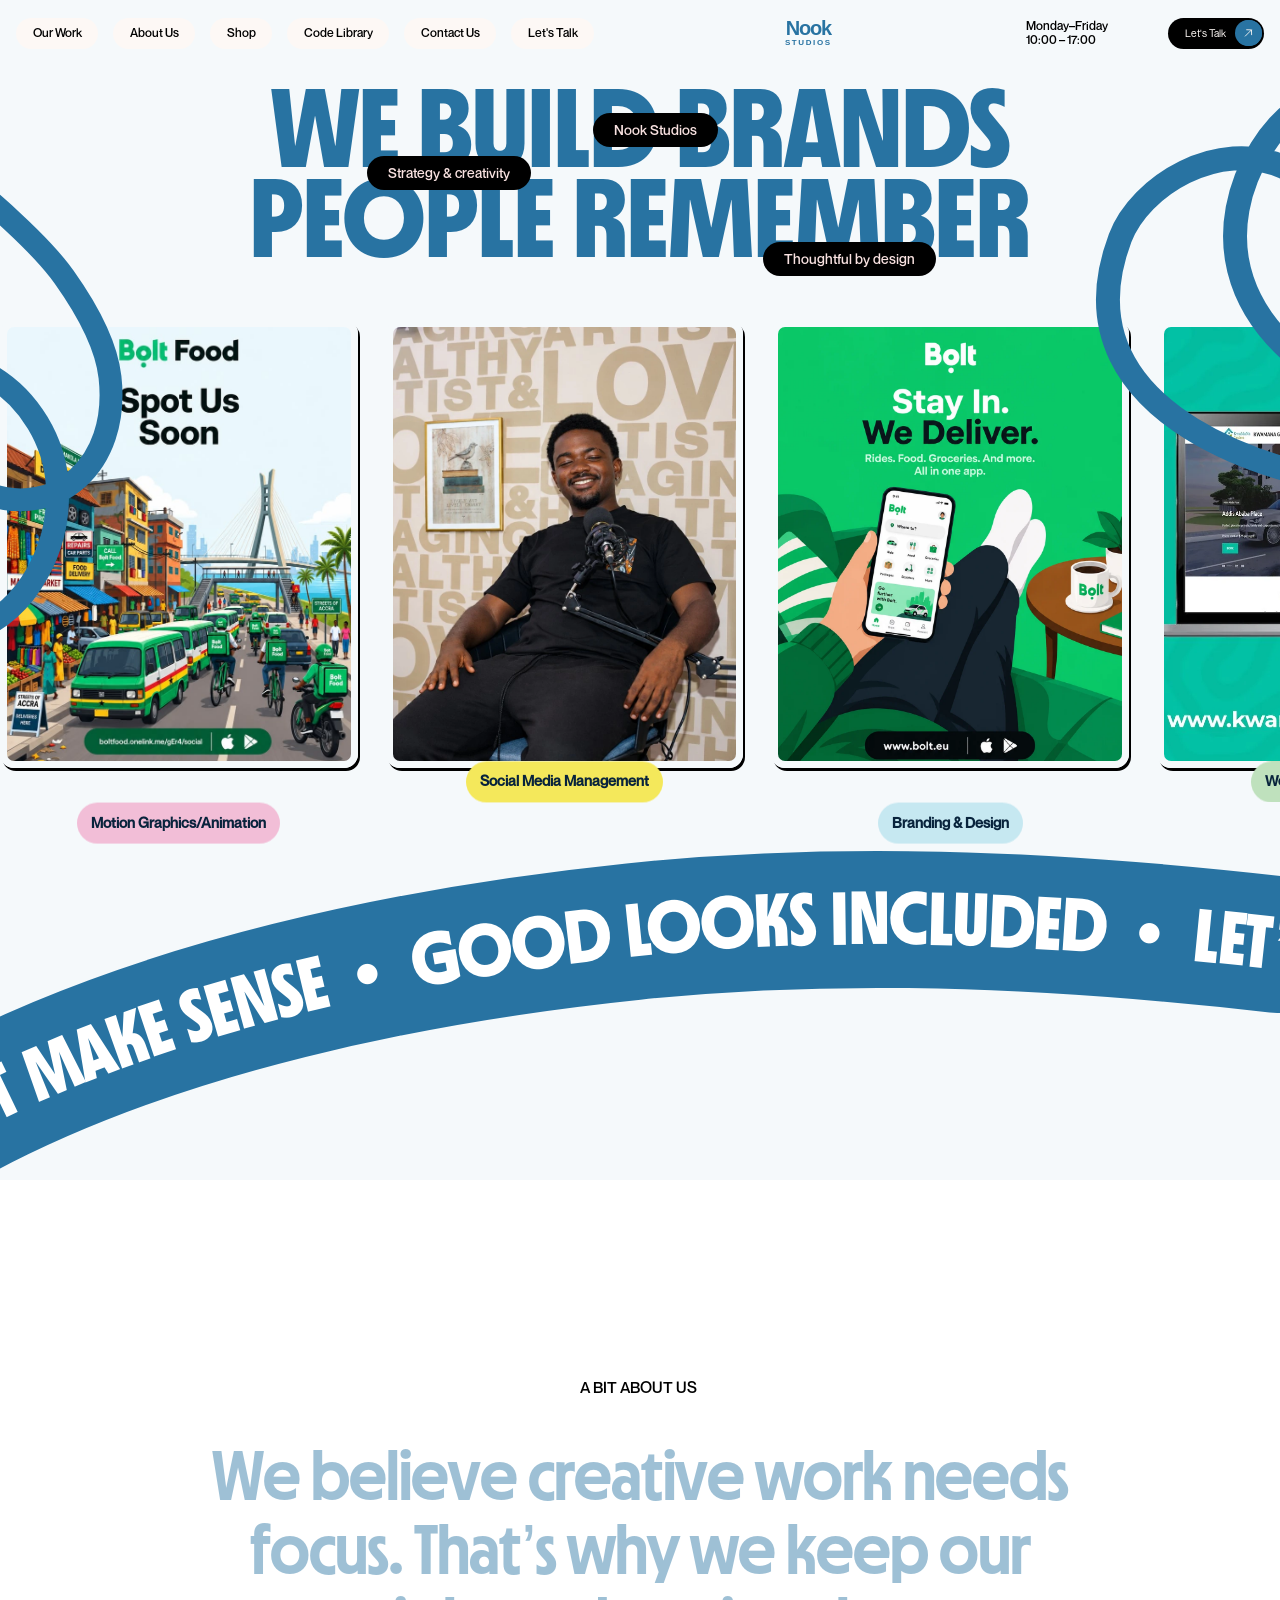
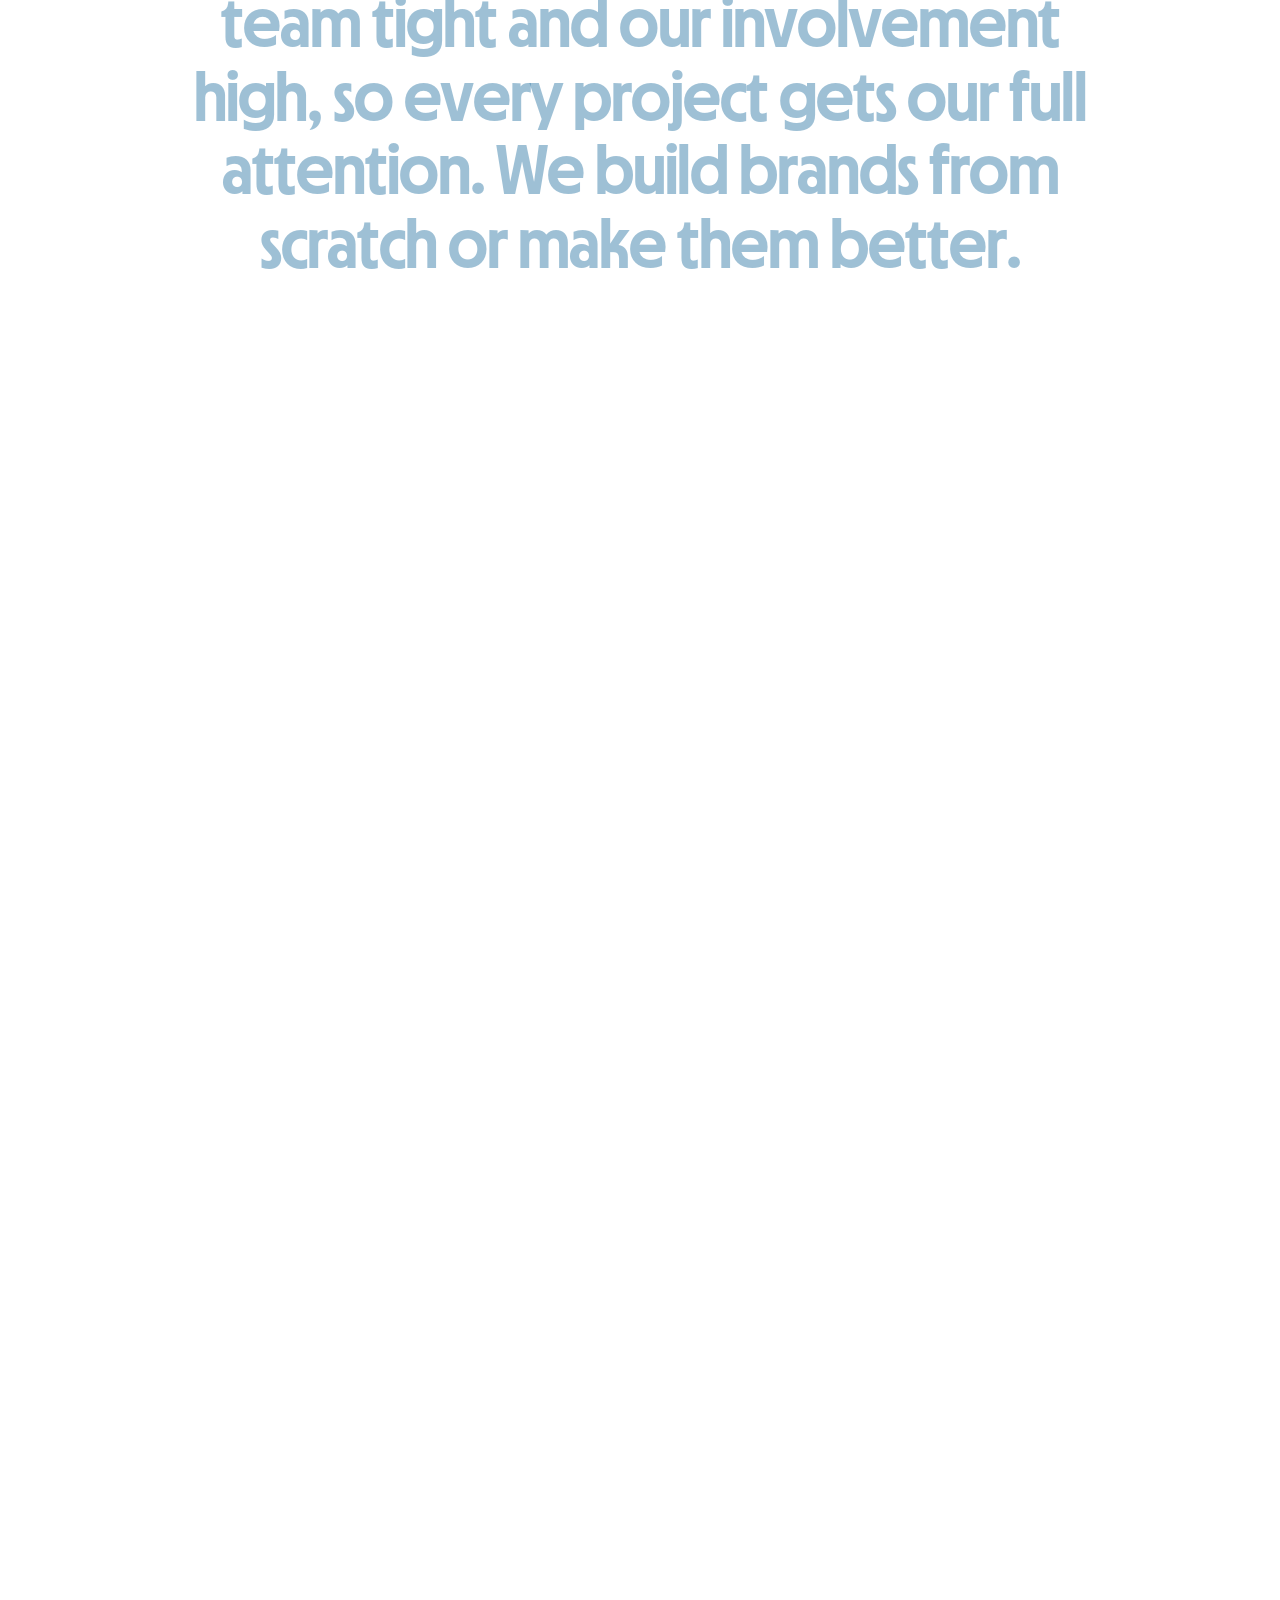
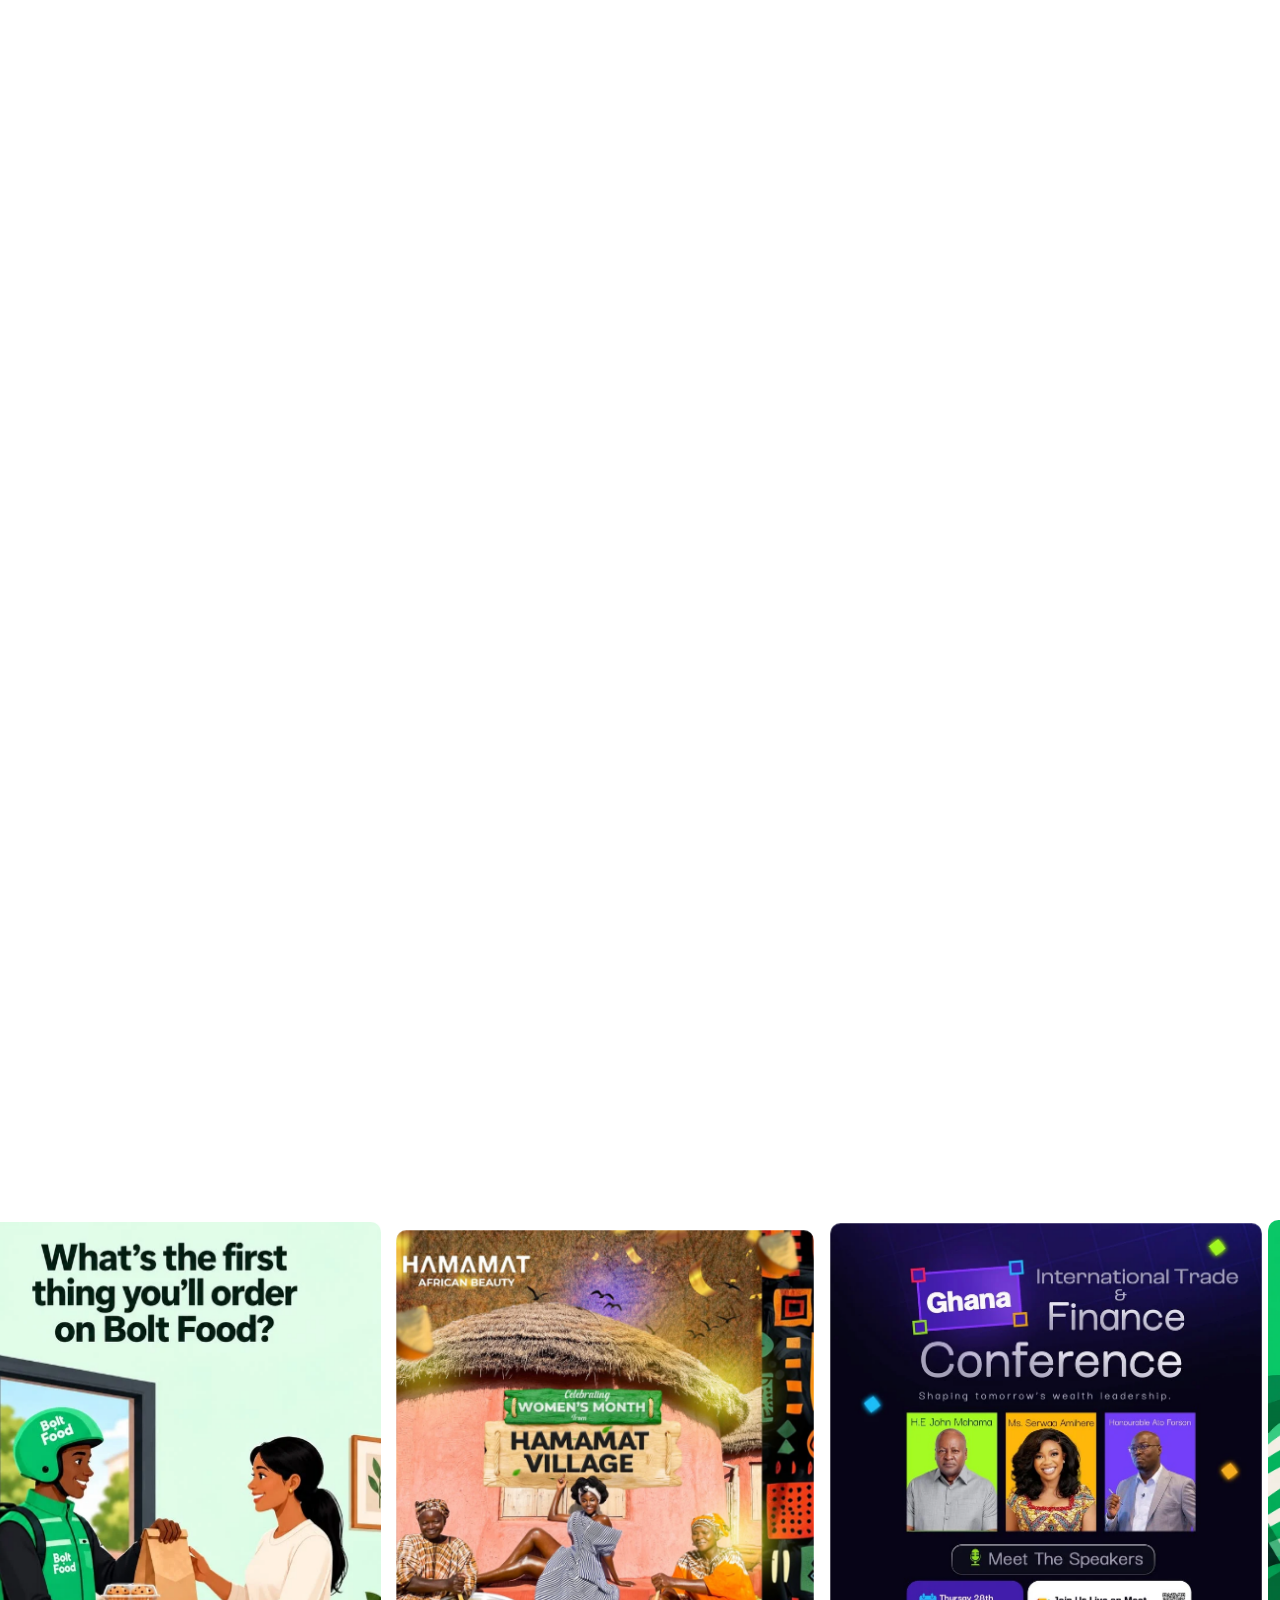
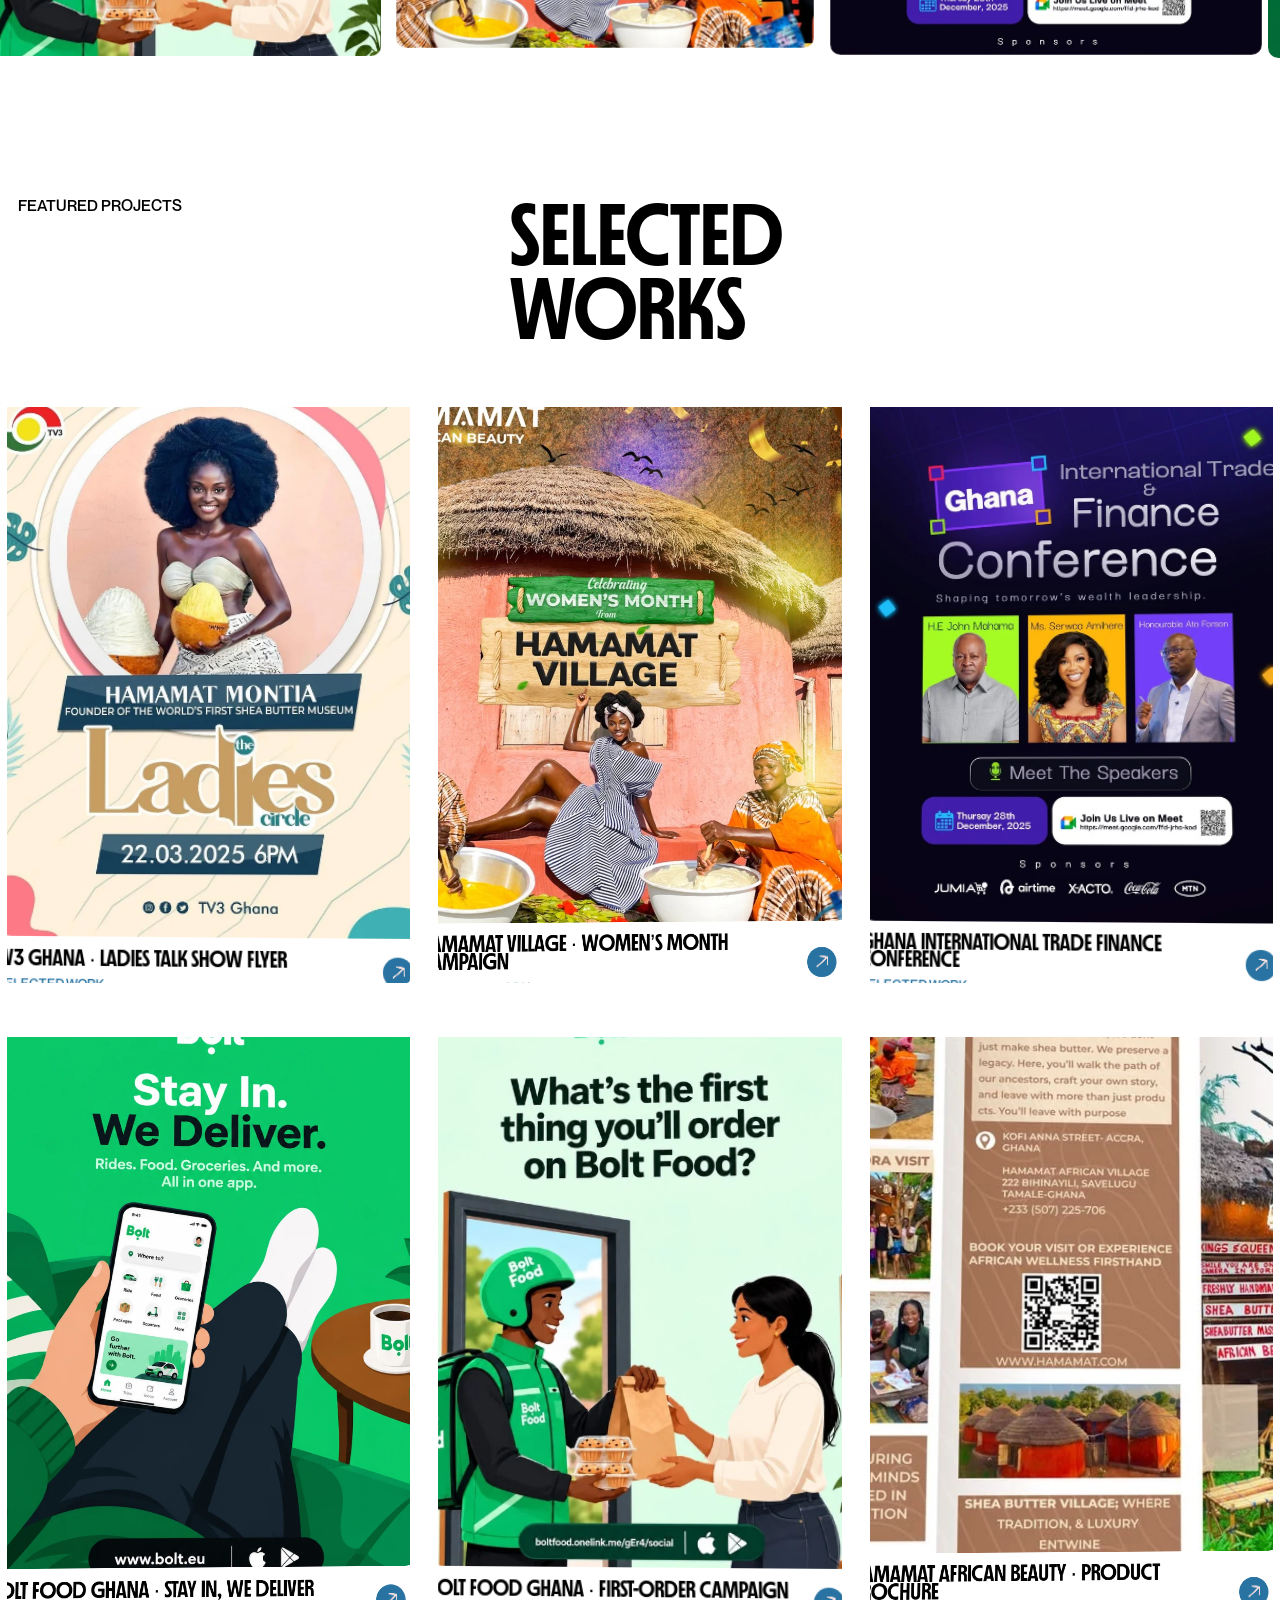
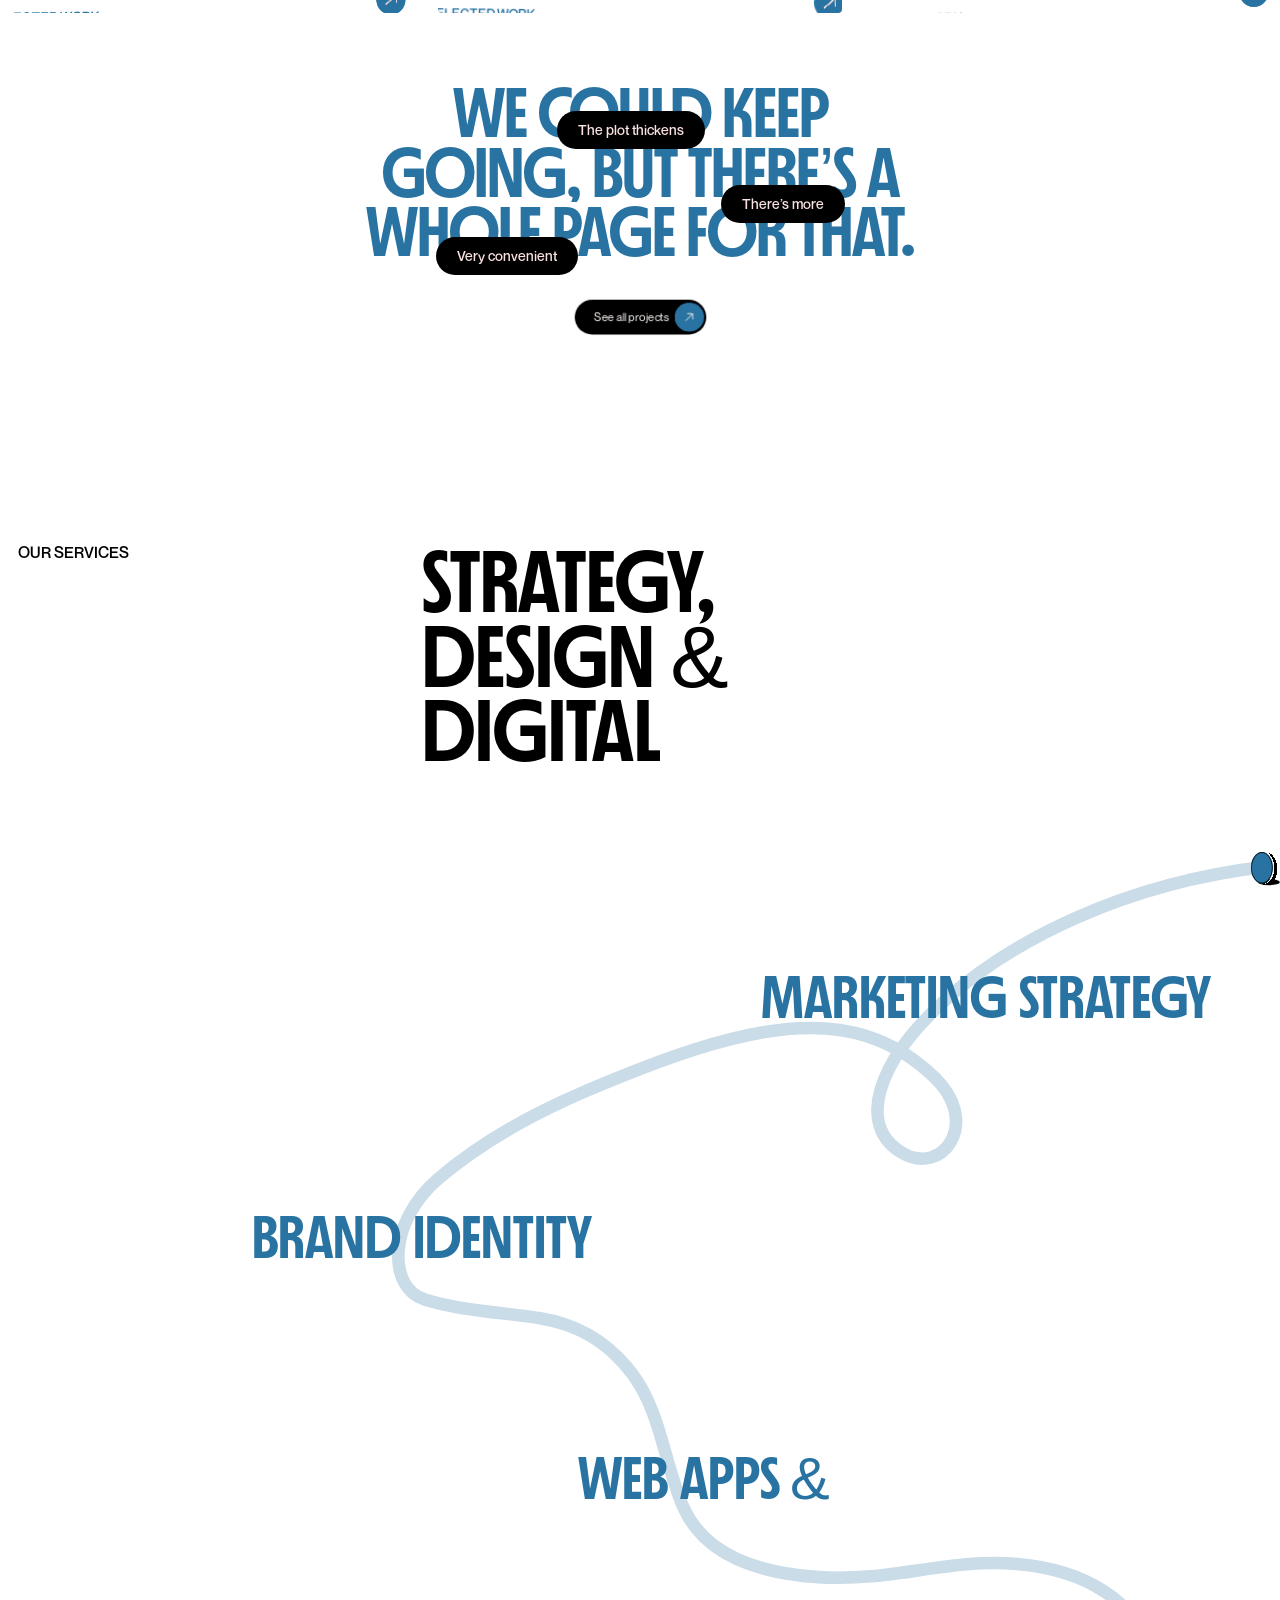
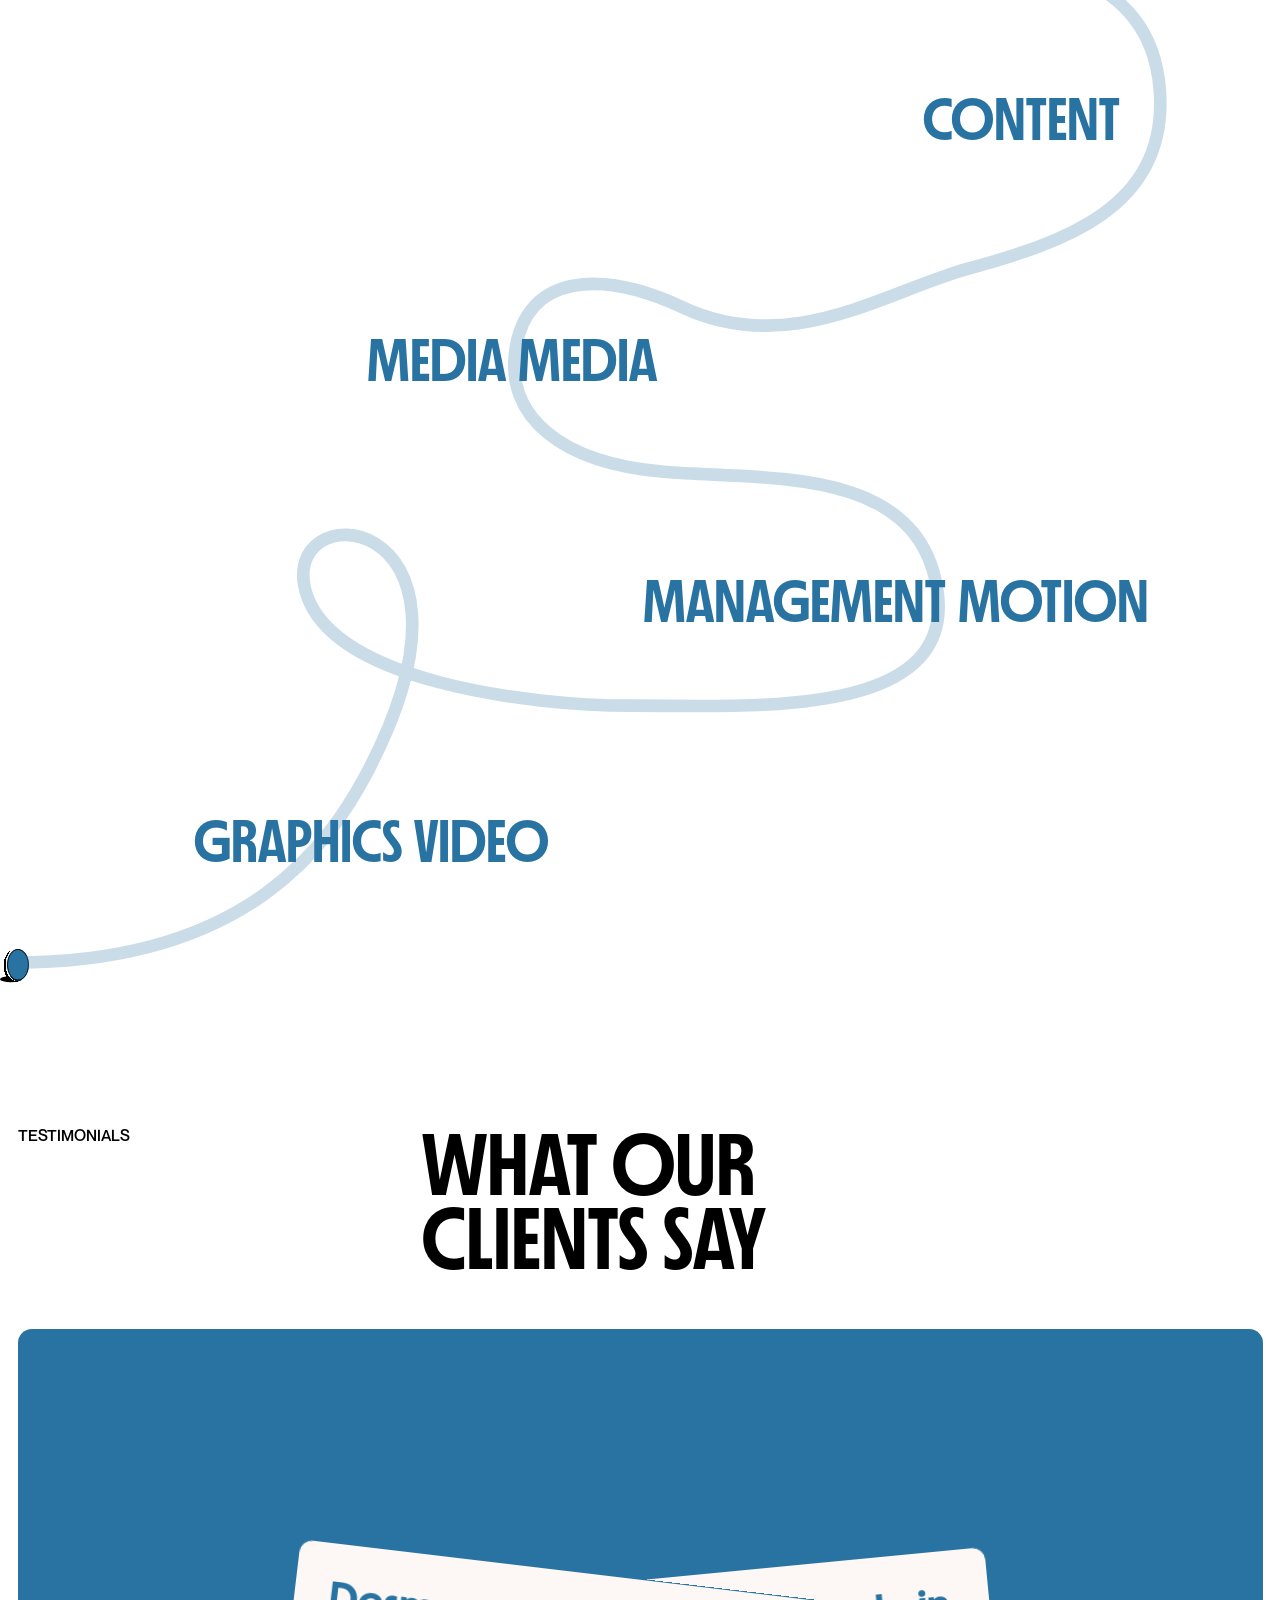
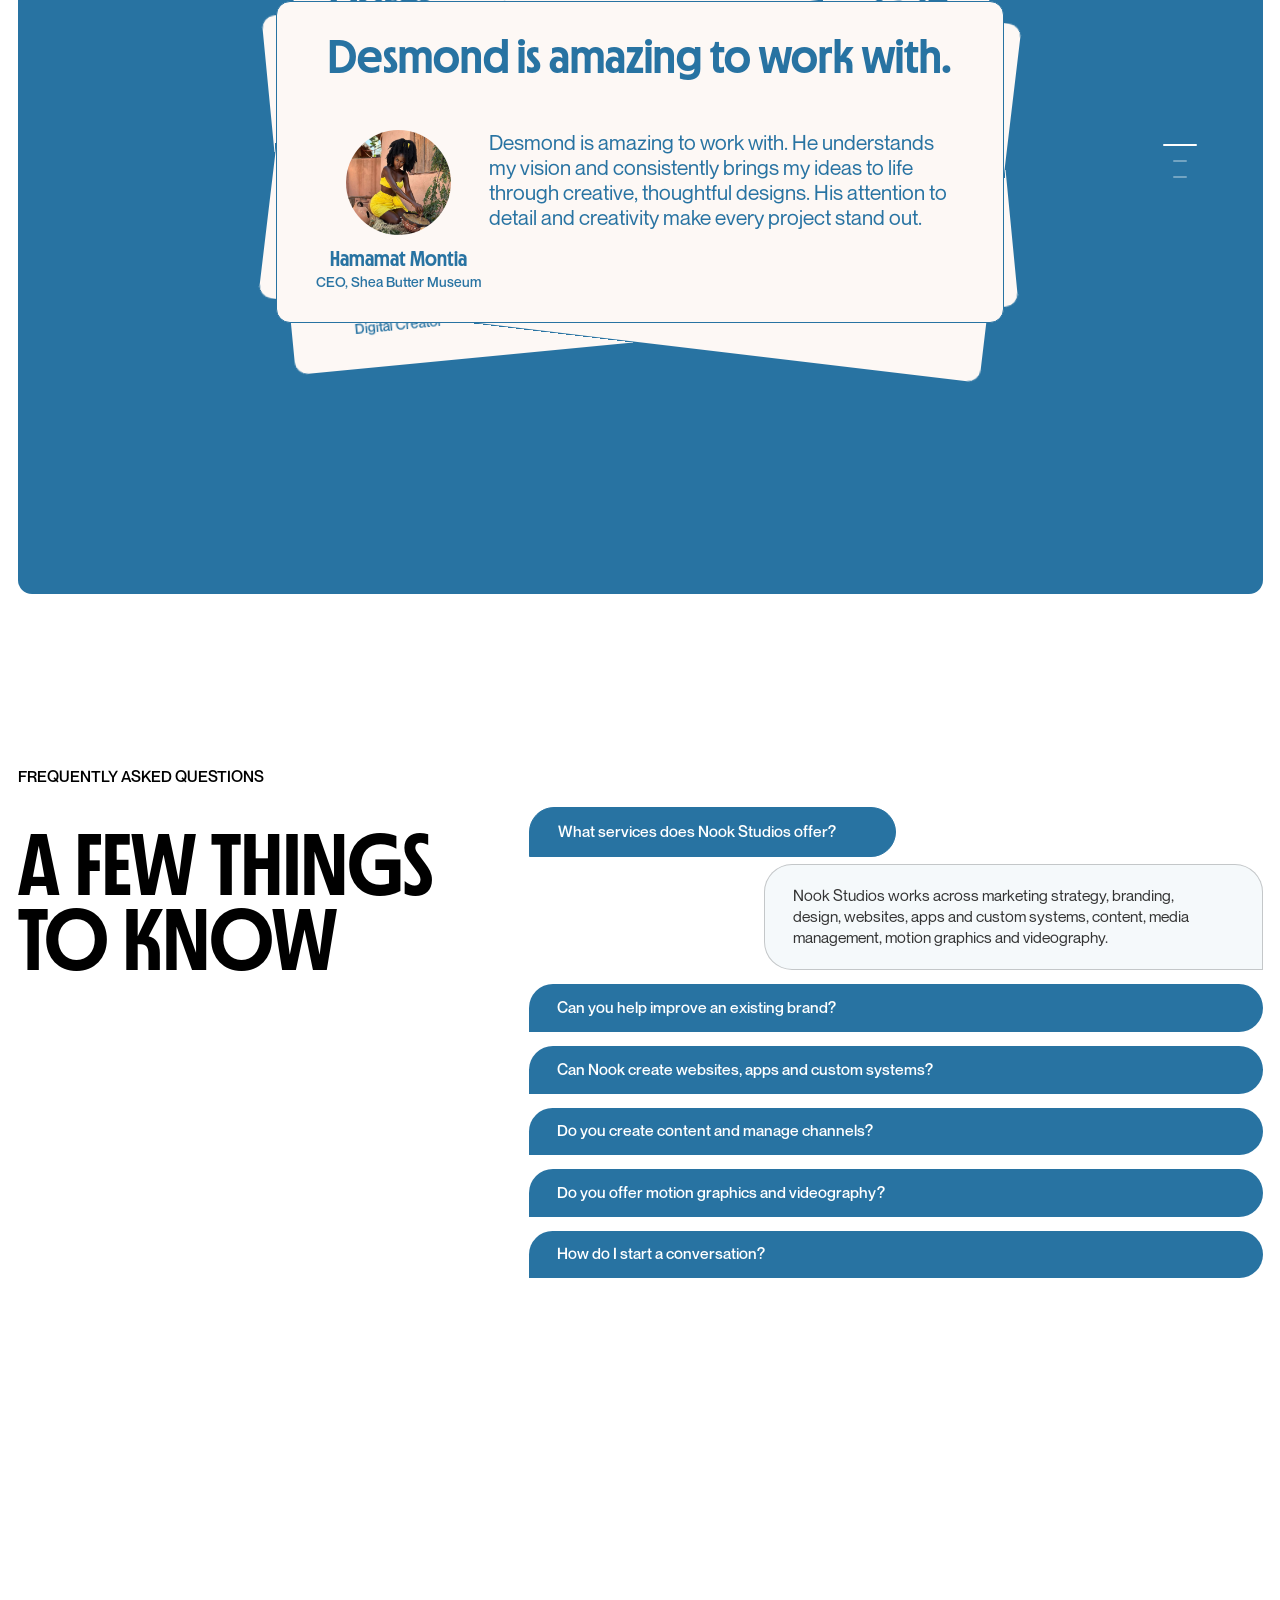
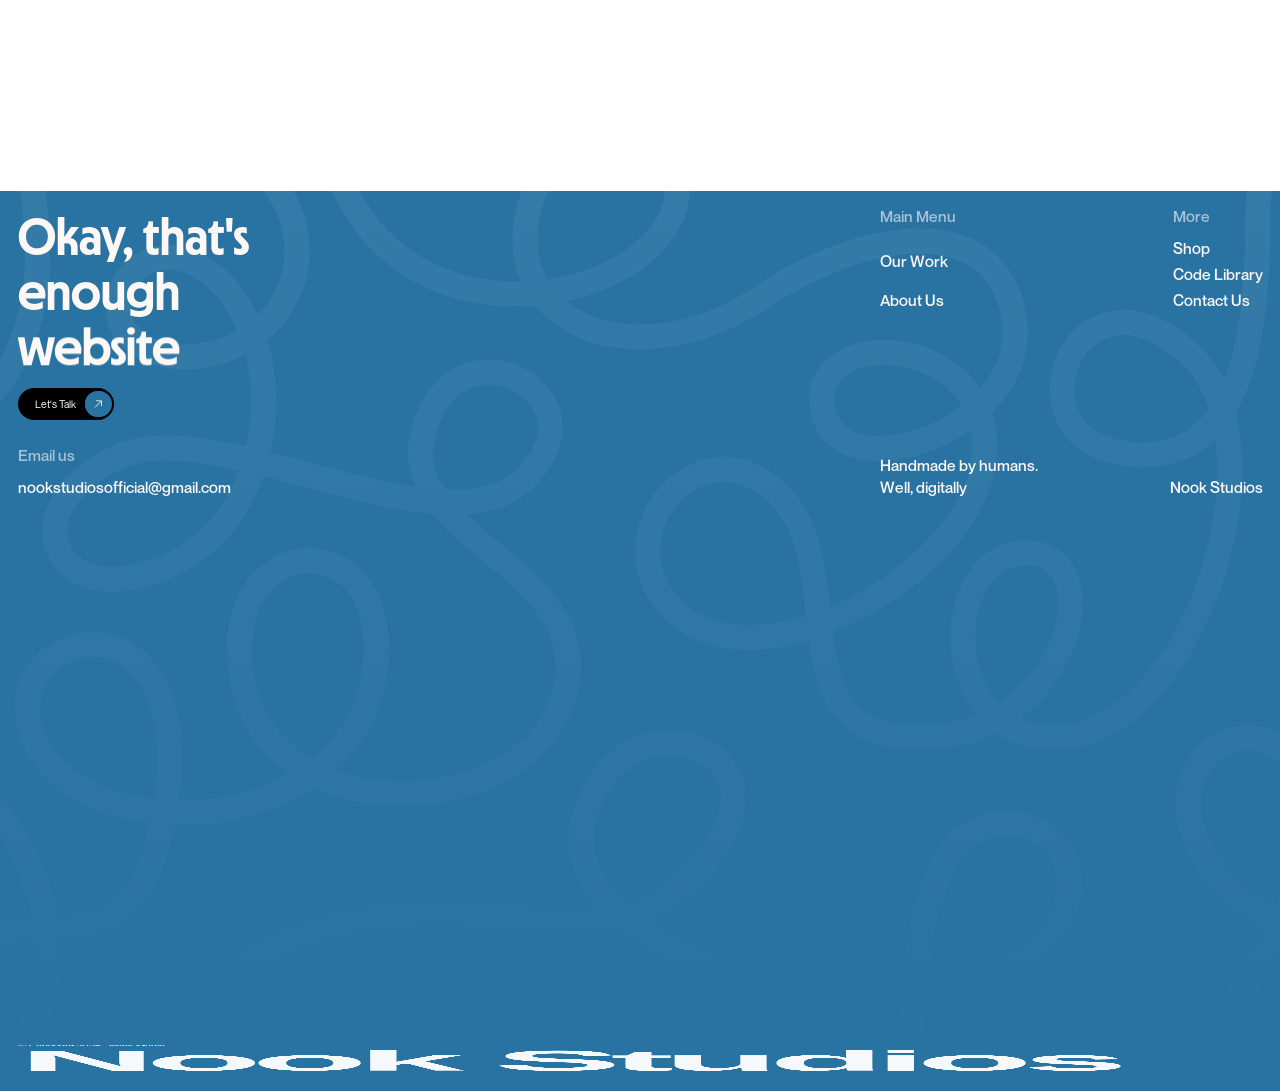
==== commit 7eab1ada: "Fix homepage card pill positions" ====
--- a/index.html
+++ b/index.html
@@ -2028,7 +2028,7 @@
     }
   })();
 </script>
-</div><div class="section-hero-wrapper"><div class="hero-text"><div class="hero-pill two" style="opacity: 1; transform: none;"><div class="hero-pill-text">Nook Studios</div></div><h1 class="heading" style="opacity: 1;">WE BUILD BRANDS PEOPLE REMEMBER</h1><div class="hero-pill one" style="opacity: 1; transform: none;"><div class="hero-pill-text">Strategy &amp; creativity</div></div><div class="hero-pill three" style="opacity: 1; transform: none;"><div class="hero-pill-text">Thoughtful by design</div></div></div><style id="nook-home-work-marquee-style">.hero-video-loop{mix-blend-mode:normal;overflow:hidden;height:auto!important;align-items:center;position:relative;z-index:1}.nook-home-work-marquee{box-sizing:border-box;width:100%;height:40em;display:flex;align-items:center;overflow:hidden}.nook-home-work-marquee__track{display:flex;width:max-content;flex:0 0 max-content;align-items:center;animation:nookHomeWorkMarquee 22s linear infinite;transform:translate3d(0,0,0);will-change:transform;backface-visibility:hidden}.nook-home-work-marquee__group{display:flex;align-items:center;gap:2em;flex:none;padding-right:2em}.hero-video-loop .team-card{grid-column-gap:1em;grid-row-gap:1em;flex-flow:column;justify-content:flex-start;align-items:flex-start;width:32%;display:flex}.hero-video-loop .team-img-wrapper{border:.5em solid var(--brand-secondary);width:100%;height:auto!important;min-height:0;aspect-ratio:4/5;box-shadow:2px 3px 0 0 var(--brand-black);border-radius:1em;overflow:hidden}.hero-video-loop .team-img{display:block;object-fit:cover;width:100%;height:100%;aspect-ratio:4/5}.hero-video-loop .team-card.nook-home-work-marquee__card{position:relative;display:grid;grid-template-columns:minmax(0,1fr);grid-template-rows:3.2em auto 3.2em;gap:0;align-items:center;justify-items:center;width:clamp(16rem,25vw,22rem);flex:0 0 clamp(16rem,25vw,22rem)}.hero-video-loop .team-card.nook-home-work-marquee__card .team-img-wrapper{grid-column:1;grid-row:2;align-self:stretch}.nook-home-work-marquee__label{position:relative!important;left:auto!important;right:auto!important;top:auto!important;bottom:auto!important;grid-column:1;grid-row:3;z-index:3;justify-self:center;align-self:start;display:flex;align-items:center;justify-content:center;box-sizing:border-box;max-width:calc(100% - 1em);min-height:2.8em;padding:.6em .95em;font-size:1.05em!important;line-height:1.1;text-align:center;white-space:normal;opacity:1!important;transform:translateY(-50%)!important;translate:none!important}.nook-home-work-marquee__label .hero-pill-text{font-size:inherit;line-height:inherit;font-weight:700}.nook-home-work-marquee__label--top{grid-row:1;align-self:end;transform:translateY(50%)!important}@keyframes nookHomeWorkMarquee{from{transform:translate3d(0,0,0)}to{transform:translate3d(-50%,0,0)}}@media(max-width:991px){.nook-home-work-marquee{height:32em}}@media(max-width:767px){.nook-home-work-marquee{height:29em;padding-left:calc((100vw - clamp(15rem,72vw,18rem))/2)}.nook-home-work-marquee__track{animation-duration:14s}.hero-video-loop .team-card.nook-home-work-marquee__card{width:clamp(15rem,72vw,18rem);flex-basis:clamp(15rem,72vw,18rem)}}@media(max-width:479px){.nook-home-work-marquee{height:29em}}@media(prefers-reduced-motion:reduce){.nook-home-work-marquee__track{animation:none}}@media(hover:hover) and (pointer:fine){.nook-home-work-marquee:hover .nook-home-work-marquee__track{animation-play-state:paused}}.section-hero .nook-home-work-marquee__label{opacity:1!important}</style><div class="nook-home-work-marquee" aria-label="Selected Nook Studios work"><div class="nook-home-work-marquee__track"><div class="nook-home-work-marquee__group"><article class="team-card nook-home-work-marquee__card"><div class="team-img-wrapper"><video class="team-img" src="/images/portfolio/bolt-food-groceries-motion.mp4" poster="/images/portfolio/bolt-food-accra-campaign.jpg" aria-label="Bolt Food motion graphics" autoplay muted loop playsinline preload="metadata"></video></div><div class="hero-pill nook-home-work-marquee__label nook-home-work-marquee__label--top" style="background-color:#f2bed7;"><div class="hero-pill-text" style="color:#08233c;">Motion Graphics/Animation</div></div></article><article class="team-card nook-home-work-marquee__card"><div class="team-img-wrapper"><img class="team-img" src="/images/services/content-social-media.webp" alt="Social media content creator" loading="eager" decoding="async"></div><div class="hero-pill nook-home-work-marquee__label" style="background-color:#f4e85b;"><div class="hero-pill-text" style="color:#08233c;">Social Media Management</div></div></article><article class="team-card nook-home-work-marquee__card"><div class="team-img-wrapper"><img class="team-img" src="/images/portfolio/portfolio-04.webp" alt="Bolt Food delivery flyer" loading="eager" decoding="async"></div><div class="hero-pill nook-home-work-marquee__label nook-home-work-marquee__label--top" style="background-color:#c6e8f1;"><div class="hero-pill-text" style="color:#08233c;">Branding &amp; Design</div></div></article><article class="team-card nook-home-work-marquee__card"><div class="team-img-wrapper"><img class="team-img" src="/images/portfolio/portfolio-15.webp" alt="Kwamana Gardens Website" loading="eager" decoding="async"></div><div class="hero-pill nook-home-work-marquee__label" style="background-color:#bfe1bd;"><div class="hero-pill-text" style="color:#08233c;">Web/App &amp; Softwares</div></div></article><article class="team-card nook-home-work-marquee__card"><div class="team-img-wrapper"><video class="team-img" src="/images/motion/lv_0_20261010020323.mp4" poster="/images/homepage/video-production-project-2-poster.jpg" aria-label="Video Production Project 2" autoplay muted loop playsinline preload="metadata"></video></div><div class="hero-pill nook-home-work-marquee__label nook-home-work-marquee__label--top" style="background-color:#f5c191;"><div class="hero-pill-text" style="color:#08233c;">Video Production</div></div></article><article class="team-card nook-home-work-marquee__card"><div class="team-img-wrapper"><img class="team-img" src="/images/portfolio/portrait-session-red-backdrop-01.webp" alt="Studio Portrait in White and Gold — Standing" loading="eager" decoding="async"></div><div class="hero-pill nook-home-work-marquee__label" style="background-color:#d8c9ed;"><div class="hero-pill-text" style="color:#08233c;">Photography</div></div></article><article class="team-card nook-home-work-marquee__card"><div class="team-img-wrapper"><video class="team-img" src="/images/portfolio/print-banner-printing.mp4" poster="/images/portfolio/print-banner-event.jpg" aria-label="Banner printing" autoplay muted loop playsinline preload="metadata"></video></div><div class="hero-pill nook-home-work-marquee__label nook-home-work-marquee__label--top" style="background-color:#f2bed7;"><div class="hero-pill-text" style="color:#08233c;">Prints</div></div></article></div><div class="nook-home-work-marquee__group" aria-hidden="true"><article class="team-card nook-home-work-marquee__card"><div class="team-img-wrapper"><video class="team-img" src="/images/portfolio/bolt-food-groceries-motion.mp4" poster="/images/portfolio/bolt-food-accra-campaign.jpg" aria-label="" autoplay muted loop playsinline preload="metadata"></video></div><div class="hero-pill nook-home-work-marquee__label nook-home-work-marquee__label--top" style="background-color:#f2bed7;"><div class="hero-pill-text" style="color:#08233c;">Motion Graphics/Animation</div></div></article><article class="team-card nook-home-work-marquee__card"><div class="team-img-wrapper"><img class="team-img" src="/images/services/content-social-media.webp" alt="" loading="eager" decoding="async"></div><div class="hero-pill nook-home-work-marquee__label" style="background-color:#f4e85b;"><div class="hero-pill-text" style="color:#08233c;">Social Media Management</div></div></article><article class="team-card nook-home-work-marquee__card"><div class="team-img-wrapper"><img class="team-img" src="/images/portfolio/portfolio-04.webp" alt="" loading="eager" decoding="async"></div><div class="hero-pill nook-home-work-marquee__label nook-home-work-marquee__label--top" style="background-color:#c6e8f1;"><div class="hero-pill-text" style="color:#08233c;">Branding &amp; Design</div></div></article><article class="team-card nook-home-work-marquee__card"><div class="team-img-wrapper"><img class="team-img" src="/images/portfolio/portfolio-15.webp" alt="" loading="eager" decoding="async"></div><div class="hero-pill nook-home-work-marquee__label" style="background-color:#bfe1bd;"><div class="hero-pill-text" style="color:#08233c;">Web/App &amp; Softwares</div></div></article><article class="team-card nook-home-work-marquee__card"><div class="team-img-wrapper"><video class="team-img" src="/images/motion/lv_0_20261010020323.mp4" poster="/images/homepage/video-production-project-2-poster.jpg" aria-label="" autoplay muted loop playsinline preload="metadata"></video></div><div class="hero-pill nook-home-work-marquee__label nook-home-work-marquee__label--top" style="background-color:#f5c191;"><div class="hero-pill-text" style="color:#08233c;">Video Production</div></div></article><article class="team-card nook-home-work-marquee__card"><div class="team-img-wrapper"><img class="team-img" src="/images/portfolio/portrait-session-red-backdrop-01.webp" alt="" loading="eager" decoding="async"></div><div class="hero-pill nook-home-work-marquee__label" style="background-color:#d8c9ed;"><div class="hero-pill-text" style="color:#08233c;">Photography</div></div></article><article class="team-card nook-home-work-marquee__card"><div class="team-img-wrapper"><video class="team-img" src="/images/portfolio/print-banner-printing.mp4" poster="/images/portfolio/print-banner-event.jpg" aria-label="" autoplay muted loop playsinline preload="metadata"></video></div><div class="hero-pill nook-home-work-marquee__label nook-home-work-marquee__label--top" style="background-color:#f2bed7;"><div class="hero-pill-text" style="color:#08233c;">Prints</div></div></article></div></div></div><script id="nook-home-work-marquee-loop-fix">(function(){var viewport=document.querySelector(".nook-home-work-marquee"),track=viewport&&viewport.querySelector(".nook-home-work-marquee__track"),groups=track&&Array.prototype.slice.call(track.children);if(!track||!groups||groups.length<2)return;var first=groups[0],copy=groups[1],cards=Array.prototype.slice.call(first.querySelectorAll(".nook-home-work-marquee__card")),copyCards=Array.prototype.slice.call(copy.querySelectorAll(".nook-home-work-marquee__card")),mobile=window.matchMedia("(max-width: 767px)");function sync(){cards.forEach(function(card,index){var width=card.getBoundingClientRect().width,target=copyCards[index];if(!target||!width)return;target.style.setProperty("width",width+"px","important");target.style.setProperty("flex","0 0 "+width+"px","important");});var groupWidth=first.getBoundingClientRect().width;if(groupWidth){var priorSpeed=mobile.matches?84.5078:41.3068;track.style.animationDuration=(groupWidth/priorSpeed).toFixed(2)+"s";}}sync();if("ResizeObserver" in window)new ResizeObserver(sync).observe(first);window.addEventListener("resize",sync,{passive:true});if(mobile.addEventListener)mobile.addEventListener("change",sync);if(document.fonts&&document.fonts.ready)document.fonts.ready.then(sync);})();</script><script id="nook-home-work-marquee-video-script">(function(){var viewport=document.querySelector(".nook-home-work-marquee");if(!viewport)return;var videos=Array.prototype.slice.call(viewport.querySelectorAll("video"));videos.forEach(function(video){video.muted=true;video.defaultMuted=true;});if(!("IntersectionObserver" in window)){videos.forEach(function(video){video.play().catch(function(){});});return;}var observer=new IntersectionObserver(function(entries){entries.forEach(function(entry){if(entry.isIntersecting)entry.target.play().catch(function(){});else entry.target.pause();});},{root:viewport,threshold:0.12});videos.forEach(function(video){observer.observe(video);});})();</script><div class="hero-path-svg-left"><div class="code-embed-3 w-embed"><svg fill="none" height="100%" viewbox="0 0 229 599" width="100%" xmlns="http://www.w3.org/2000/svg">
+</div><div class="section-hero-wrapper"><div class="hero-text"><div class="hero-pill two" style="opacity: 1; transform: none;"><div class="hero-pill-text">Nook Studios</div></div><h1 class="heading" style="opacity: 1;">WE BUILD BRANDS PEOPLE REMEMBER</h1><div class="hero-pill one" style="opacity: 1; transform: none;"><div class="hero-pill-text">Strategy &amp; creativity</div></div><div class="hero-pill three" style="opacity: 1; transform: none;"><div class="hero-pill-text">Thoughtful by design</div></div></div><style id="nook-home-work-marquee-style">.hero-video-loop{mix-blend-mode:normal;overflow:hidden;height:auto!important;align-items:center;position:relative;z-index:1}.nook-home-work-marquee{box-sizing:border-box;width:100%;height:40em;display:flex;align-items:center;overflow:hidden}.nook-home-work-marquee__track{display:flex;width:max-content;flex:0 0 max-content;align-items:center;animation:nookHomeWorkMarquee 22s linear infinite;transform:translate3d(0,0,0);will-change:transform;backface-visibility:hidden}.nook-home-work-marquee__group{display:flex;align-items:center;gap:2em;flex:none;padding-right:2em}.hero-video-loop .team-card{grid-column-gap:1em;grid-row-gap:1em;flex-flow:column;justify-content:flex-start;align-items:flex-start;width:32%;display:flex}.hero-video-loop .team-img-wrapper{border:.5em solid var(--brand-secondary);width:100%;height:auto!important;min-height:0;aspect-ratio:4/5;box-shadow:2px 3px 0 0 var(--brand-black);border-radius:1em;overflow:hidden}.hero-video-loop .team-img{display:block;object-fit:cover;width:100%;height:100%;aspect-ratio:4/5}.hero-video-loop .team-card.nook-home-work-marquee__card{position:relative;display:grid;grid-template-columns:minmax(0,1fr);grid-template-rows:3.2em auto 3.2em;gap:0;align-items:center;justify-items:center;width:clamp(16rem,25vw,22rem);flex:0 0 clamp(16rem,25vw,22rem)}.hero-video-loop .team-card.nook-home-work-marquee__card .team-img-wrapper{grid-column:1;grid-row:2;align-self:stretch}.nook-home-work-marquee__label{position:relative!important;left:auto!important;right:auto!important;top:auto!important;bottom:auto!important;grid-column:1;grid-row:3;z-index:3;justify-self:center;align-self:start;display:flex;align-items:center;justify-content:center;box-sizing:border-box;max-width:calc(100% - 1em);min-height:2.8em;padding:.6em .95em;font-size:1.05em!important;line-height:1.1;text-align:center;white-space:normal;opacity:1!important;transform:translateY(-50%)!important;translate:none!important}.nook-home-work-marquee__label .hero-pill-text{font-size:inherit;line-height:inherit;font-weight:700}.nook-home-work-marquee__label--top{grid-row:1;align-self:end;transform:translateY(50%)!important}@keyframes nookHomeWorkMarquee{from{transform:translate3d(0,0,0)}to{transform:translate3d(-50%,0,0)}}@media(max-width:991px){.nook-home-work-marquee{height:32em}}@media(max-width:767px){.nook-home-work-marquee{height:29em;padding-left:calc((100vw - clamp(15rem,72vw,18rem))/2)}.nook-home-work-marquee__track{animation-duration:14s}.hero-video-loop .team-card.nook-home-work-marquee__card{width:clamp(15rem,72vw,18rem);flex-basis:clamp(15rem,72vw,18rem)}}@media(max-width:479px){.nook-home-work-marquee{height:29em}}@media(prefers-reduced-motion:reduce){.nook-home-work-marquee__track{animation:none}}@media(hover:hover) and (pointer:fine){.nook-home-work-marquee:hover .nook-home-work-marquee__track{animation-play-state:paused}}.section-hero .nook-home-work-marquee__label{opacity:1!important}.nook-home-work-marquee__label{width:fit-content!important;justify-self:center!important;margin-inline:auto!important}.hero-video-loop .team-card.nook-home-work-marquee__card > .nook-home-work-marquee__label--card-top{grid-row:2!important;align-self:start!important;transform:translateY(.5em)!important}</style><div class="nook-home-work-marquee" aria-label="Selected Nook Studios work"><div class="nook-home-work-marquee__track"><div class="nook-home-work-marquee__group"><article class="team-card nook-home-work-marquee__card"><div class="team-img-wrapper"><video class="team-img" src="/images/portfolio/bolt-food-groceries-motion.mp4" poster="/images/portfolio/bolt-food-accra-campaign.jpg" aria-label="Bolt Food motion graphics" autoplay muted loop playsinline preload="metadata"></video></div><div class="hero-pill nook-home-work-marquee__label nook-home-work-marquee__label--top nook-home-work-marquee__label--card-top" style="background-color:#f2bed7;"><div class="hero-pill-text" style="color:#08233c;">Motion Graphics/Animation</div></div></article><article class="team-card nook-home-work-marquee__card"><div class="team-img-wrapper"><img class="team-img" src="/images/services/content-social-media.webp" alt="Social media content creator" loading="eager" decoding="async"></div><div class="hero-pill nook-home-work-marquee__label" style="background-color:#f4e85b;"><div class="hero-pill-text" style="color:#08233c;">Social Media Management</div></div></article><article class="team-card nook-home-work-marquee__card"><div class="team-img-wrapper"><img class="team-img" src="/images/portfolio/portfolio-04.webp" alt="Bolt Food delivery flyer" loading="eager" decoding="async"></div><div class="hero-pill nook-home-work-marquee__label nook-home-work-marquee__label--top" style="background-color:#c6e8f1;"><div class="hero-pill-text" style="color:#08233c;">Branding &amp; Design</div></div></article><article class="team-card nook-home-work-marquee__card"><div class="team-img-wrapper"><img class="team-img" src="/images/portfolio/portfolio-15.webp" alt="Kwamana Gardens Website" loading="eager" decoding="async"></div><div class="hero-pill nook-home-work-marquee__label" style="background-color:#bfe1bd;"><div class="hero-pill-text" style="color:#08233c;">Web/App &amp; Softwares</div></div></article><article class="team-card nook-home-work-marquee__card"><div class="team-img-wrapper"><video class="team-img" src="/images/motion/lv_0_20261010020323.mp4" poster="/images/homepage/video-production-project-2-poster.jpg" aria-label="Video Production Project 2" autoplay muted loop playsinline preload="metadata"></video></div><div class="hero-pill nook-home-work-marquee__label nook-home-work-marquee__label--top nook-home-work-marquee__label--card-top" style="background-color:#f5c191;"><div class="hero-pill-text" style="color:#08233c;">Video Production</div></div></article><article class="team-card nook-home-work-marquee__card"><div class="team-img-wrapper"><img class="team-img" src="/images/portfolio/portrait-session-red-backdrop-01.webp" alt="Studio Portrait in White and Gold — Standing" loading="eager" decoding="async"></div><div class="hero-pill nook-home-work-marquee__label" style="background-color:#d8c9ed;"><div class="hero-pill-text" style="color:#08233c;">Photography</div></div></article><article class="team-card nook-home-work-marquee__card"><div class="team-img-wrapper"><video class="team-img" src="/images/portfolio/print-banner-printing.mp4" poster="/images/portfolio/print-banner-event.jpg" aria-label="Banner printing" autoplay muted loop playsinline preload="metadata"></video></div><div class="hero-pill nook-home-work-marquee__label nook-home-work-marquee__label--top nook-home-work-marquee__label--card-top" style="background-color:#f2bed7;"><div class="hero-pill-text" style="color:#08233c;">Prints</div></div></article></div><div class="nook-home-work-marquee__group" aria-hidden="true"><article class="team-card nook-home-work-marquee__card"><div class="team-img-wrapper"><video class="team-img" src="/images/portfolio/bolt-food-groceries-motion.mp4" poster="/images/portfolio/bolt-food-accra-campaign.jpg" aria-label="" autoplay muted loop playsinline preload="metadata"></video></div><div class="hero-pill nook-home-work-marquee__label nook-home-work-marquee__label--top nook-home-work-marquee__label--card-top" style="background-color:#f2bed7;"><div class="hero-pill-text" style="color:#08233c;">Motion Graphics/Animation</div></div></article><article class="team-card nook-home-work-marquee__card"><div class="team-img-wrapper"><img class="team-img" src="/images/services/content-social-media.webp" alt="" loading="eager" decoding="async"></div><div class="hero-pill nook-home-work-marquee__label" style="background-color:#f4e85b;"><div class="hero-pill-text" style="color:#08233c;">Social Media Management</div></div></article><article class="team-card nook-home-work-marquee__card"><div class="team-img-wrapper"><img class="team-img" src="/images/portfolio/portfolio-04.webp" alt="" loading="eager" decoding="async"></div><div class="hero-pill nook-home-work-marquee__label nook-home-work-marquee__label--top" style="background-color:#c6e8f1;"><div class="hero-pill-text" style="color:#08233c;">Branding &amp; Design</div></div></article><article class="team-card nook-home-work-marquee__card"><div class="team-img-wrapper"><img class="team-img" src="/images/portfolio/portfolio-15.webp" alt="" loading="eager" decoding="async"></div><div class="hero-pill nook-home-work-marquee__label" style="background-color:#bfe1bd;"><div class="hero-pill-text" style="color:#08233c;">Web/App &amp; Softwares</div></div></article><article class="team-card nook-home-work-marquee__card"><div class="team-img-wrapper"><video class="team-img" src="/images/motion/lv_0_20261010020323.mp4" poster="/images/homepage/video-production-project-2-poster.jpg" aria-label="" autoplay muted loop playsinline preload="metadata"></video></div><div class="hero-pill nook-home-work-marquee__label nook-home-work-marquee__label--top nook-home-work-marquee__label--card-top" style="background-color:#f5c191;"><div class="hero-pill-text" style="color:#08233c;">Video Production</div></div></article><article class="team-card nook-home-work-marquee__card"><div class="team-img-wrapper"><img class="team-img" src="/images/portfolio/portrait-session-red-backdrop-01.webp" alt="" loading="eager" decoding="async"></div><div class="hero-pill nook-home-work-marquee__label" style="background-color:#d8c9ed;"><div class="hero-pill-text" style="color:#08233c;">Photography</div></div></article><article class="team-card nook-home-work-marquee__card"><div class="team-img-wrapper"><video class="team-img" src="/images/portfolio/print-banner-printing.mp4" poster="/images/portfolio/print-banner-event.jpg" aria-label="" autoplay muted loop playsinline preload="metadata"></video></div><div class="hero-pill nook-home-work-marquee__label nook-home-work-marquee__label--top nook-home-work-marquee__label--card-top" style="background-color:#f2bed7;"><div class="hero-pill-text" style="color:#08233c;">Prints</div></div></article></div></div></div><script id="nook-home-work-marquee-loop-fix">(function(){var viewport=document.querySelector(".nook-home-work-marquee"),track=viewport&&viewport.querySelector(".nook-home-work-marquee__track"),groups=track&&Array.prototype.slice.call(track.children);if(!track||!groups||groups.length<2)return;var first=groups[0],copy=groups[1],cards=Array.prototype.slice.call(first.querySelectorAll(".nook-home-work-marquee__card")),copyCards=Array.prototype.slice.call(copy.querySelectorAll(".nook-home-work-marquee__card")),mobile=window.matchMedia("(max-width: 767px)");function sync(){cards.forEach(function(card,index){var width=card.getBoundingClientRect().width,target=copyCards[index];if(!target||!width)return;target.style.setProperty("width",width+"px","important");target.style.setProperty("flex","0 0 "+width+"px","important");});var groupWidth=first.getBoundingClientRect().width;if(groupWidth){var priorSpeed=mobile.matches?84.5078:41.3068;track.style.animationDuration=(groupWidth/priorSpeed).toFixed(2)+"s";}}sync();if("ResizeObserver" in window)new ResizeObserver(sync).observe(first);window.addEventListener("resize",sync,{passive:true});if(mobile.addEventListener)mobile.addEventListener("change",sync);if(document.fonts&&document.fonts.ready)document.fonts.ready.then(sync);})();</script><script id="nook-home-work-marquee-video-script">(function(){var viewport=document.querySelector(".nook-home-work-marquee");if(!viewport)return;var videos=Array.prototype.slice.call(viewport.querySelectorAll("video"));videos.forEach(function(video){video.muted=true;video.defaultMuted=true;});if(!("IntersectionObserver" in window)){videos.forEach(function(video){video.play().catch(function(){});});return;}var observer=new IntersectionObserver(function(entries){entries.forEach(function(entry){if(entry.isIntersecting)entry.target.play().catch(function(){});else entry.target.pause();});},{root:viewport,threshold:0.12});videos.forEach(function(video){observer.observe(video);});})();</script><div class="hero-path-svg-left"><div class="code-embed-3 w-embed"><svg fill="none" height="100%" viewbox="0 0 229 599" width="100%" xmlns="http://www.w3.org/2000/svg">
 <path d="M33.502 584.112C104.502 557.112 147.911 474.964 143.002 393.612C139.502 335.612 106.002 281.612 59.0025 252.612C7.82072 221.032 -4.20053 385.572 52.5031 405.612C140.218 436.612 225.002 369.112 212.002 252.612C208.376 220.111 192.539 178.612 152.002 121.612C117.866 73.6124 42.0029 11.6124 42.0029 11.6124" stroke="#2873a2" stroke-width="30"></path>
 </svg>
 </div></div><div class="hero-path-svg-right"><div class="code-embed-2 w-embed"><svg fill="none" height="100%" viewbox="0 0 354 487" width="100%" xmlns="http://www.w3.org/2000/svg">
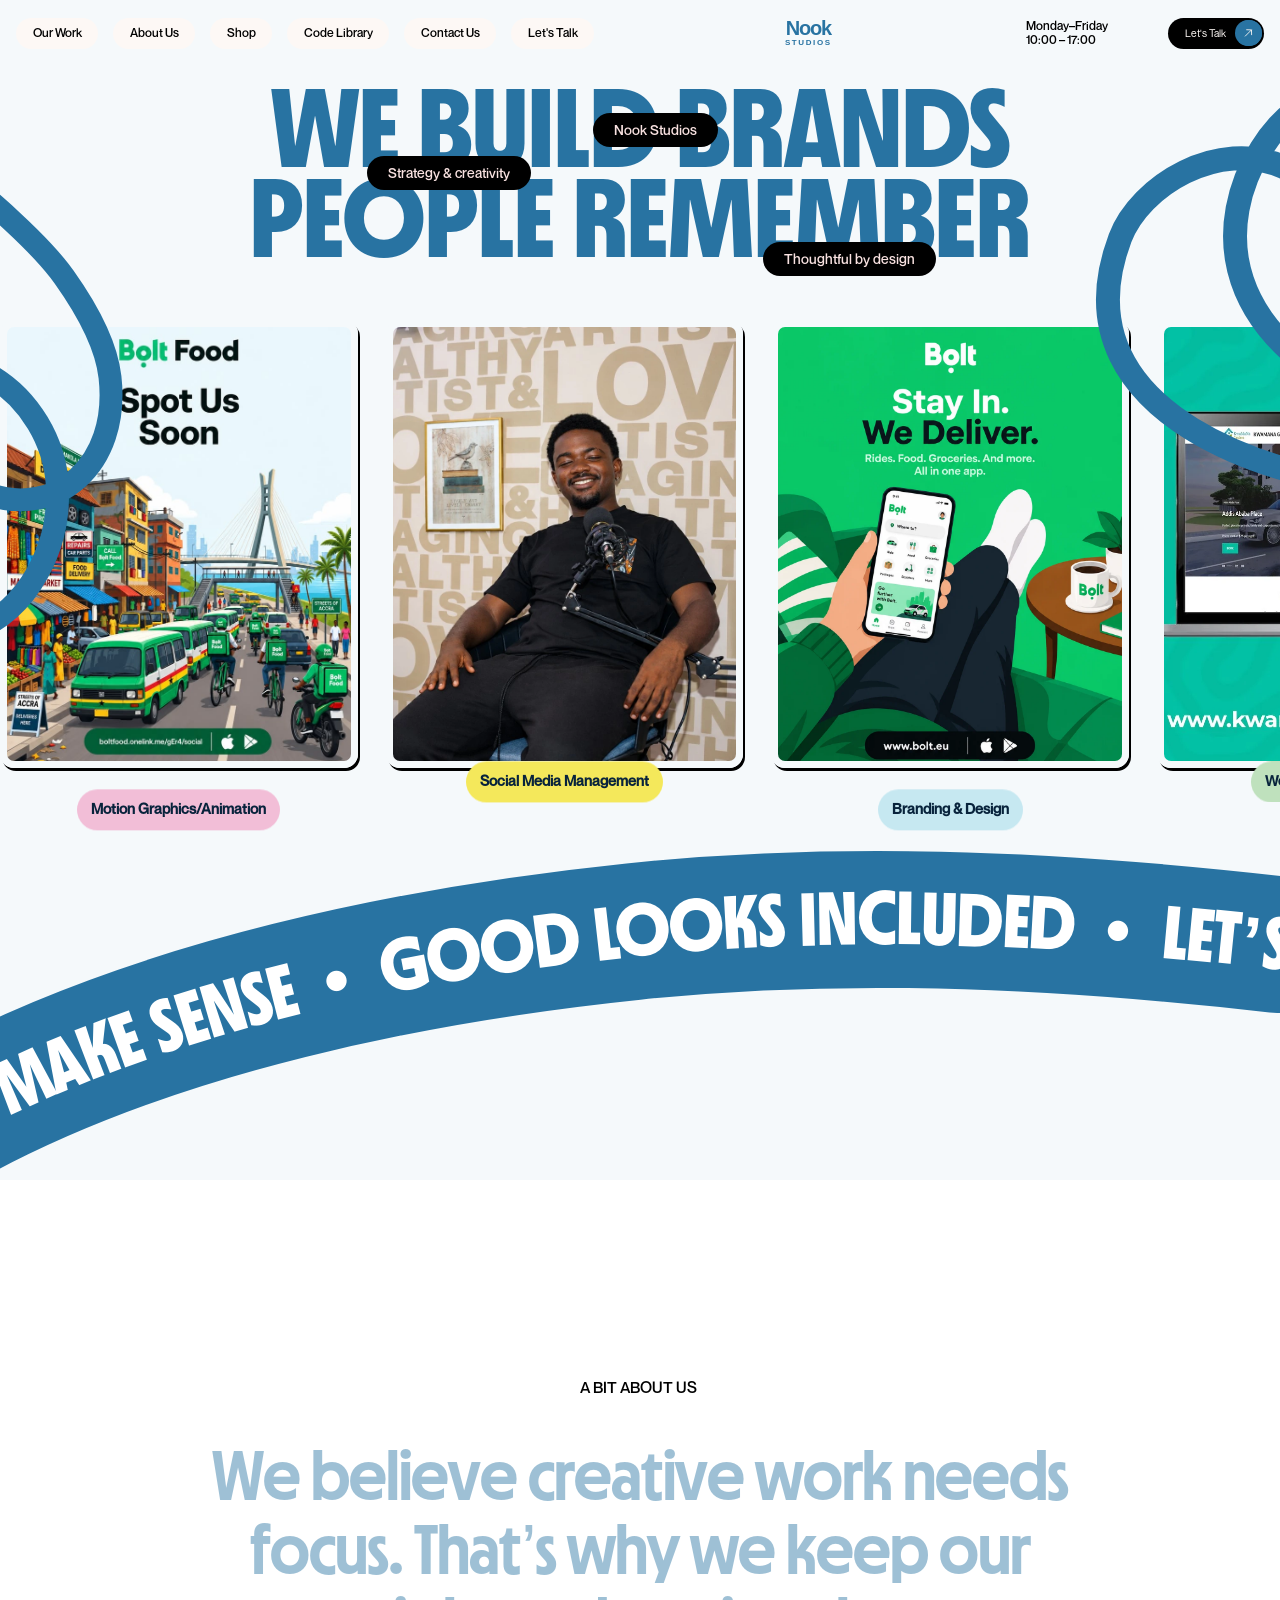
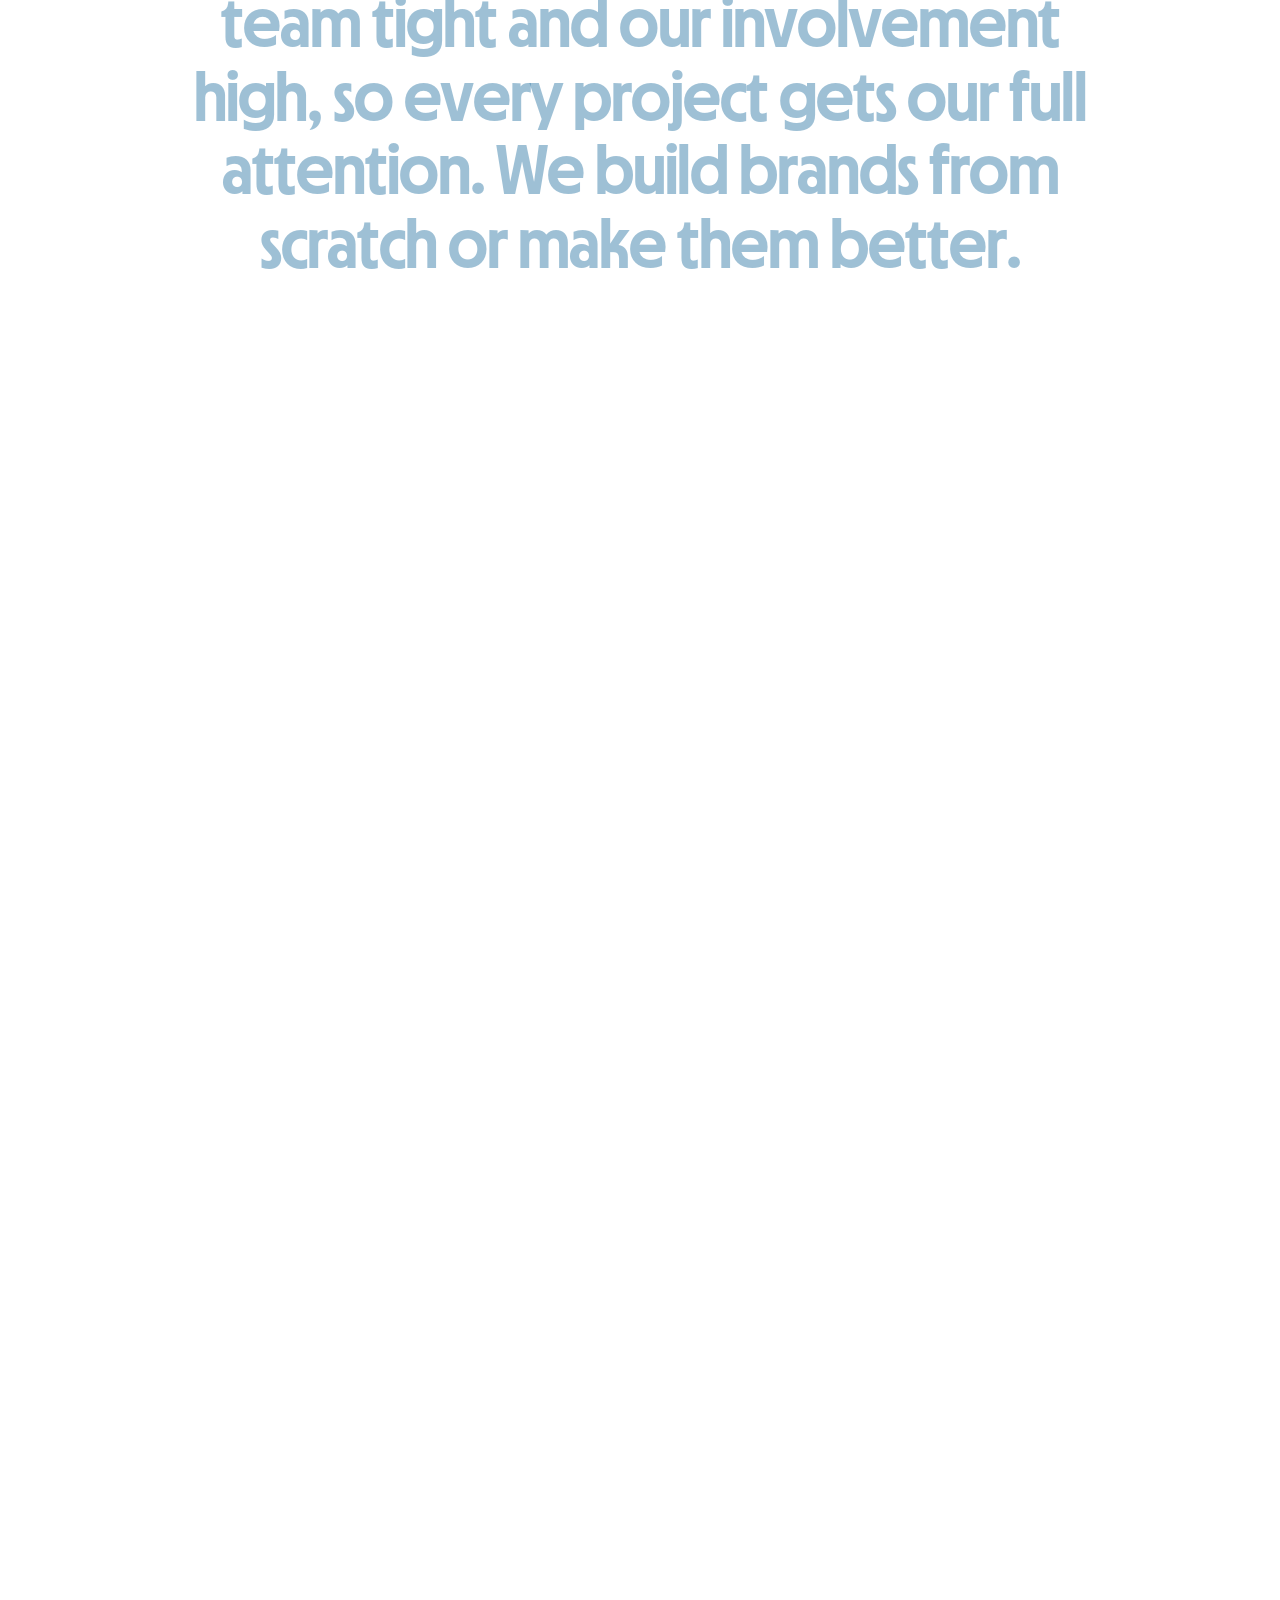
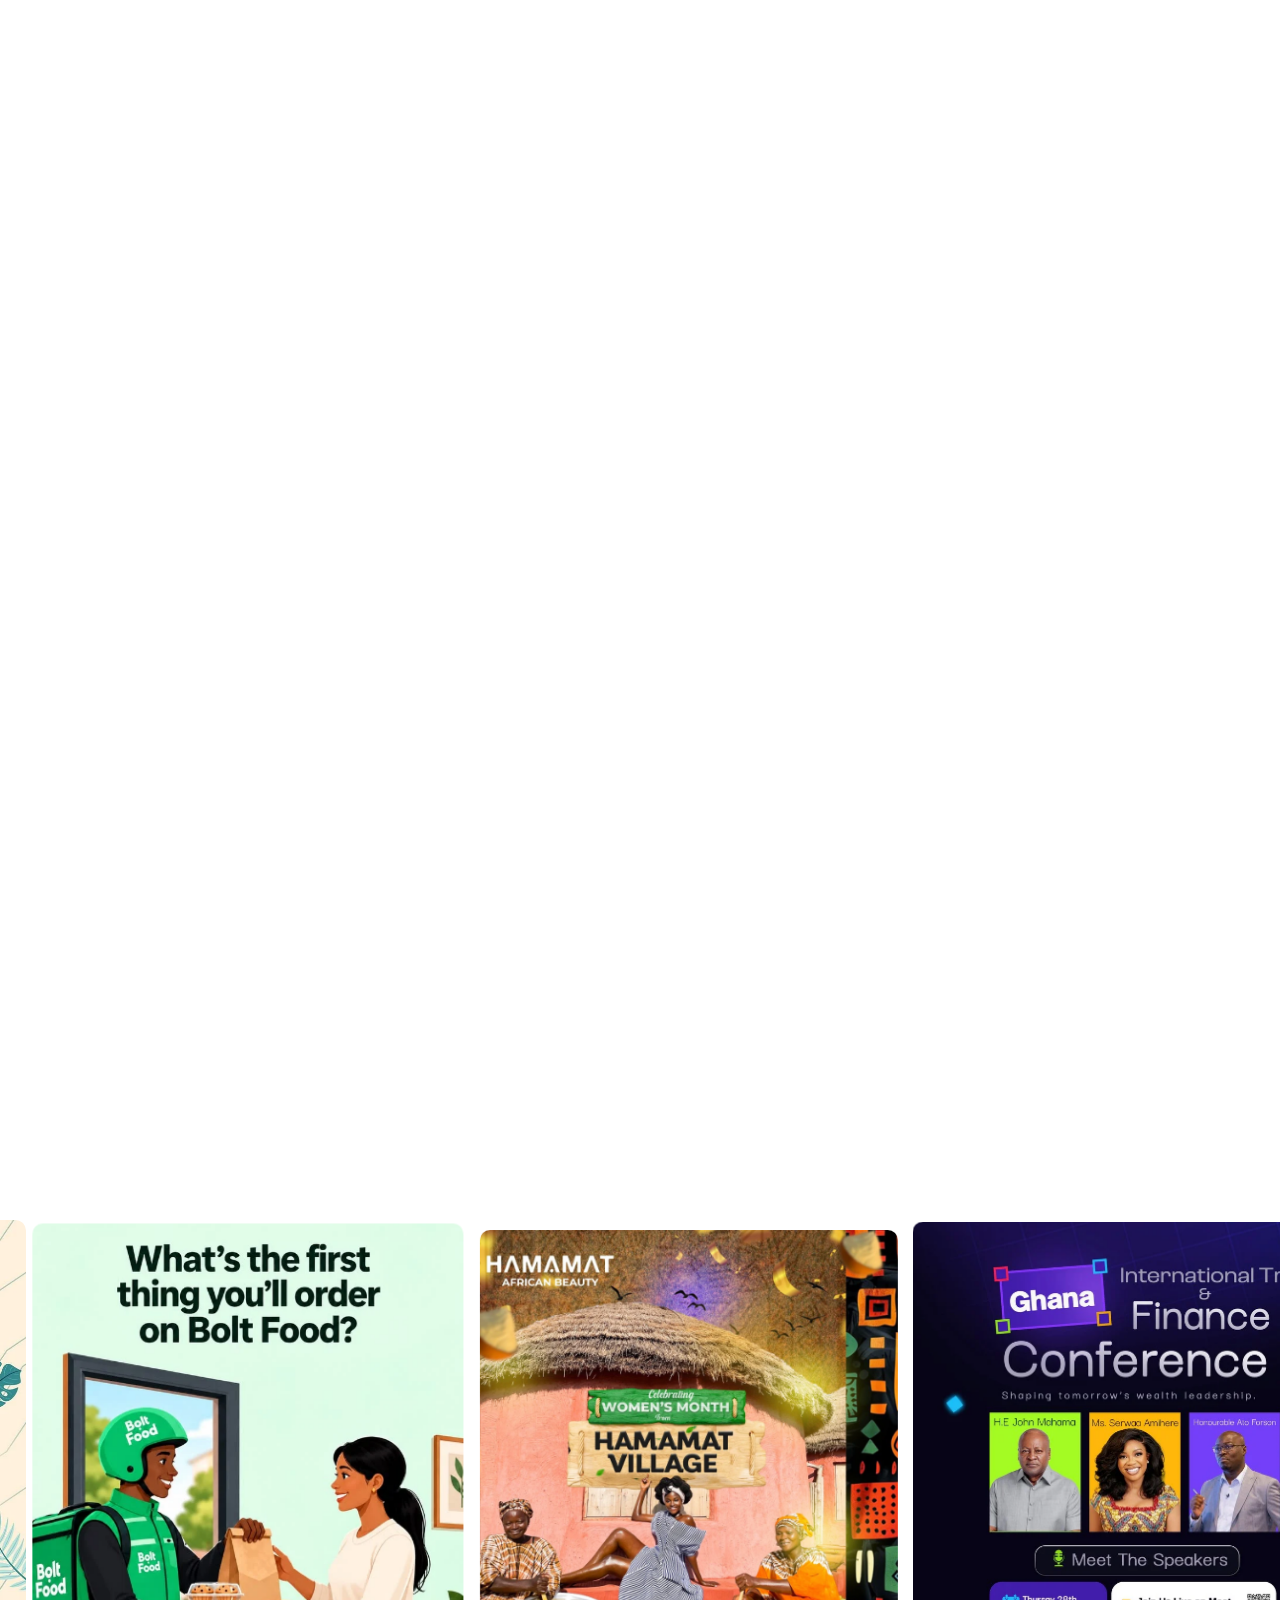
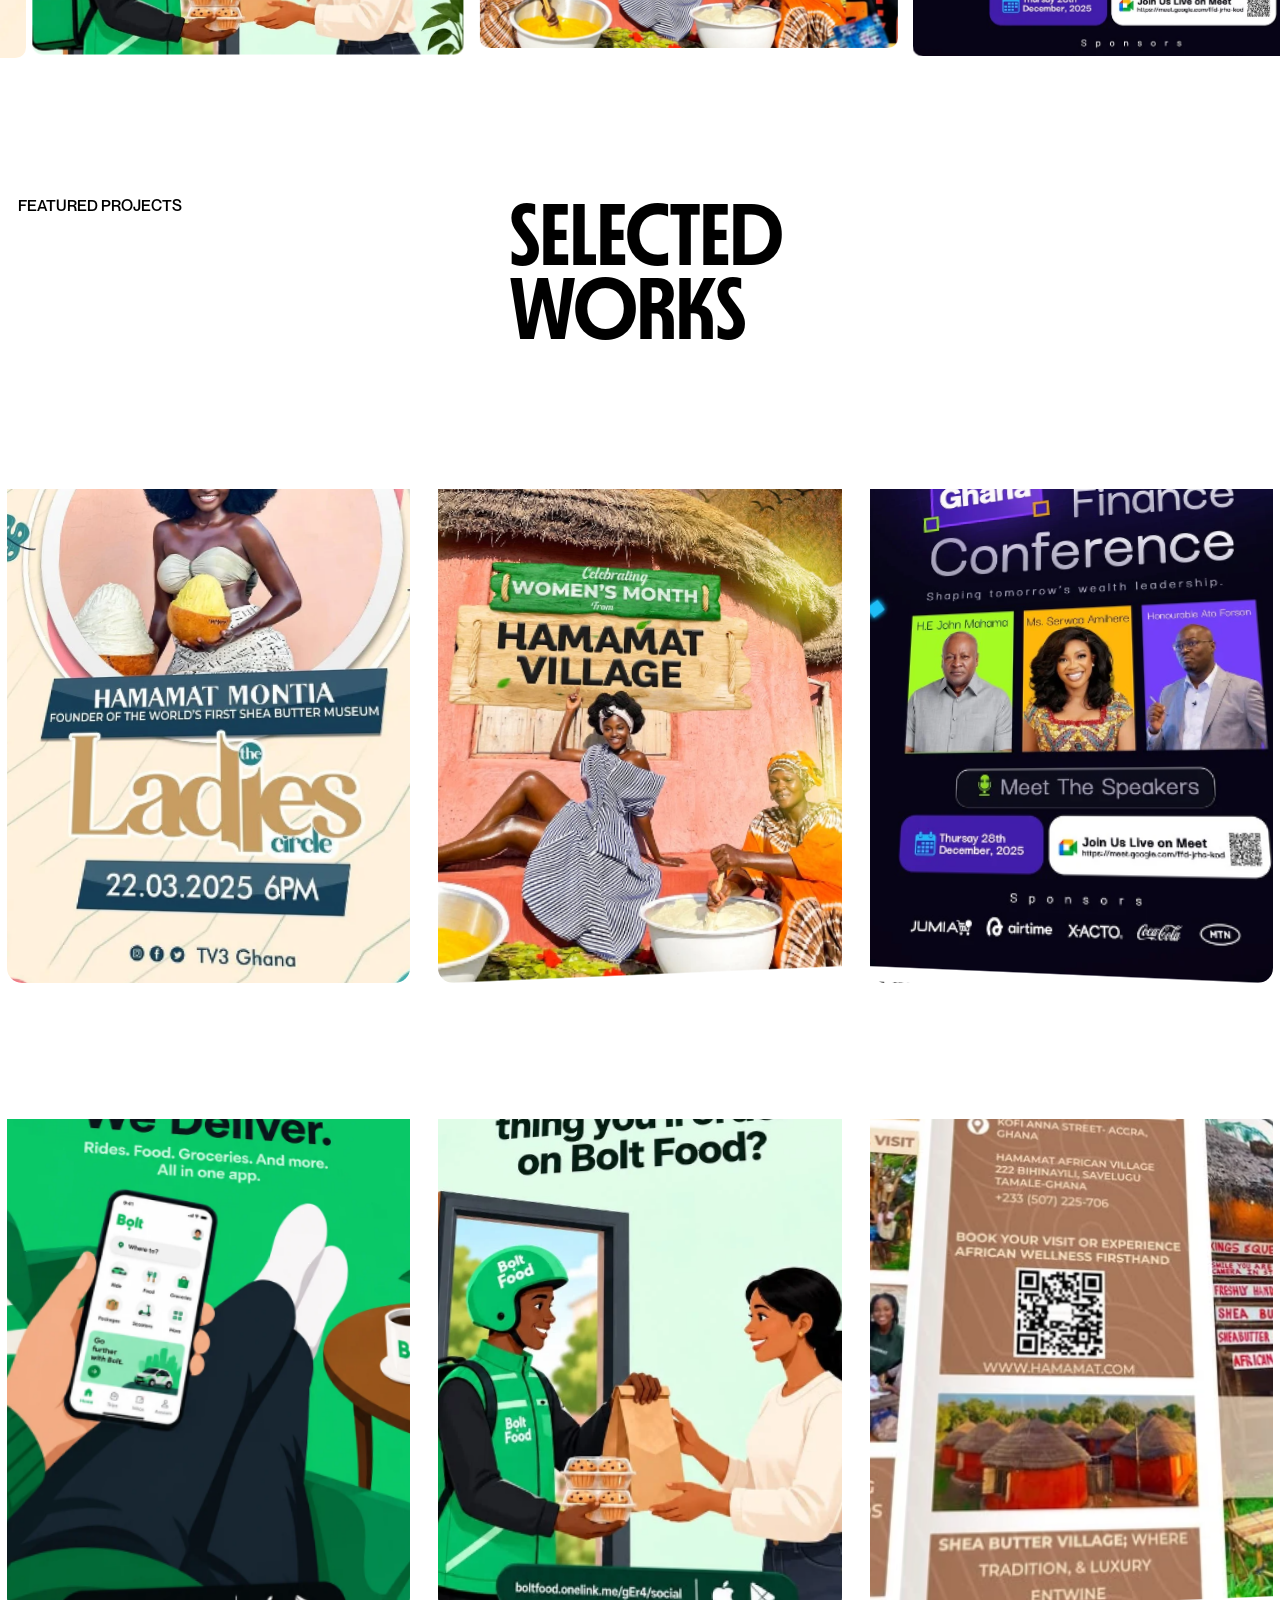
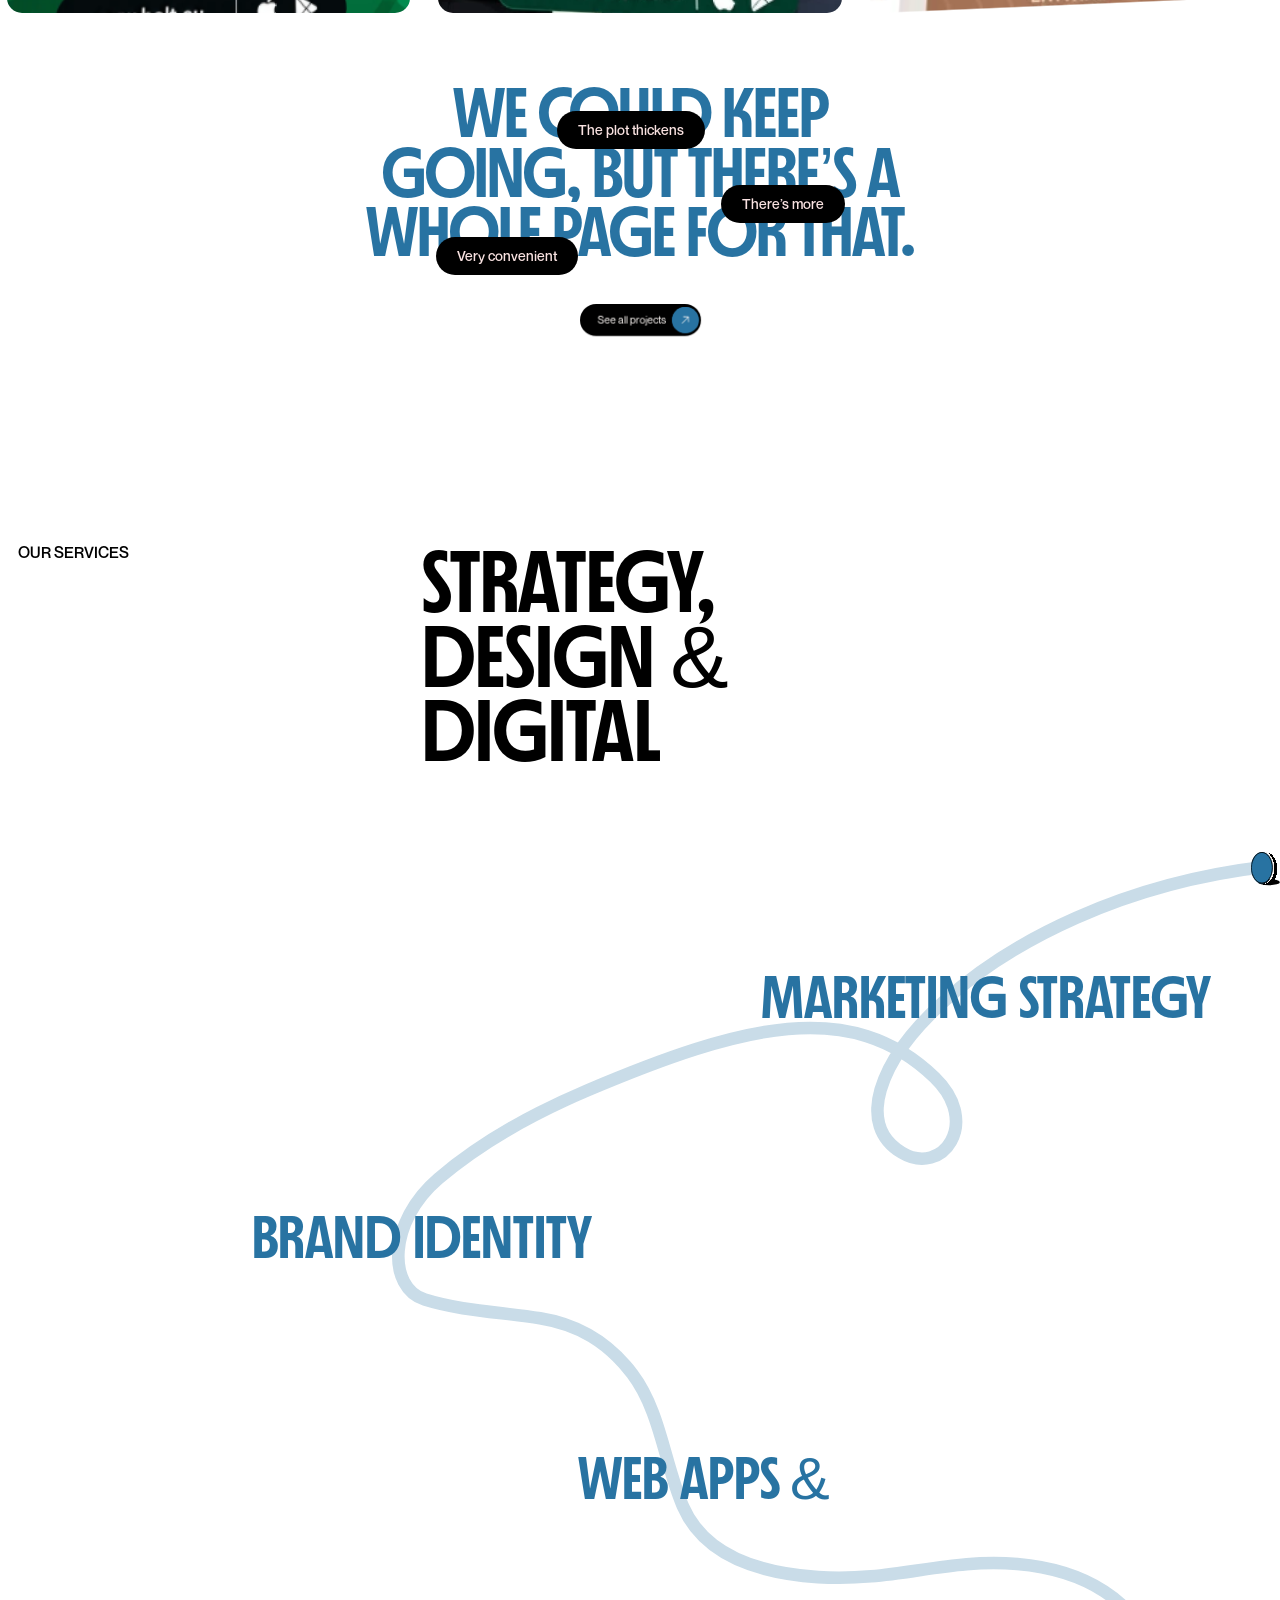
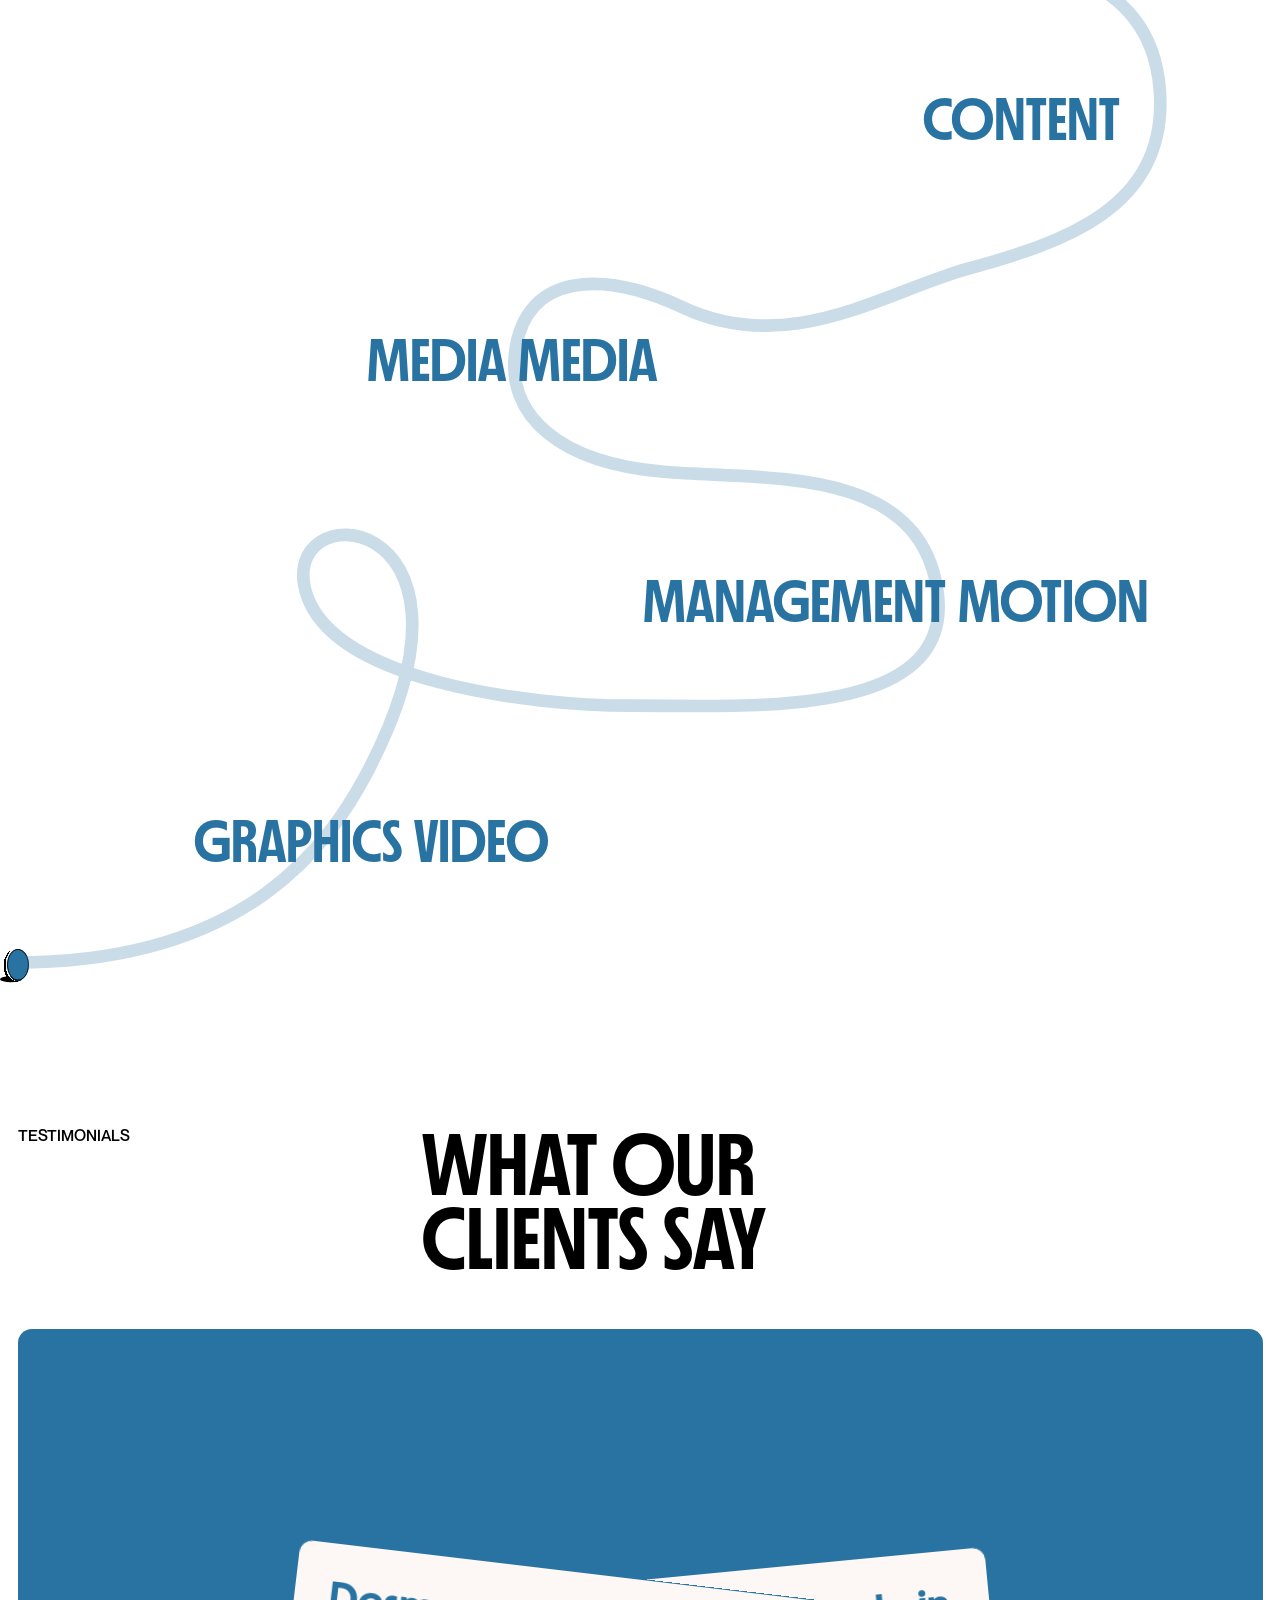
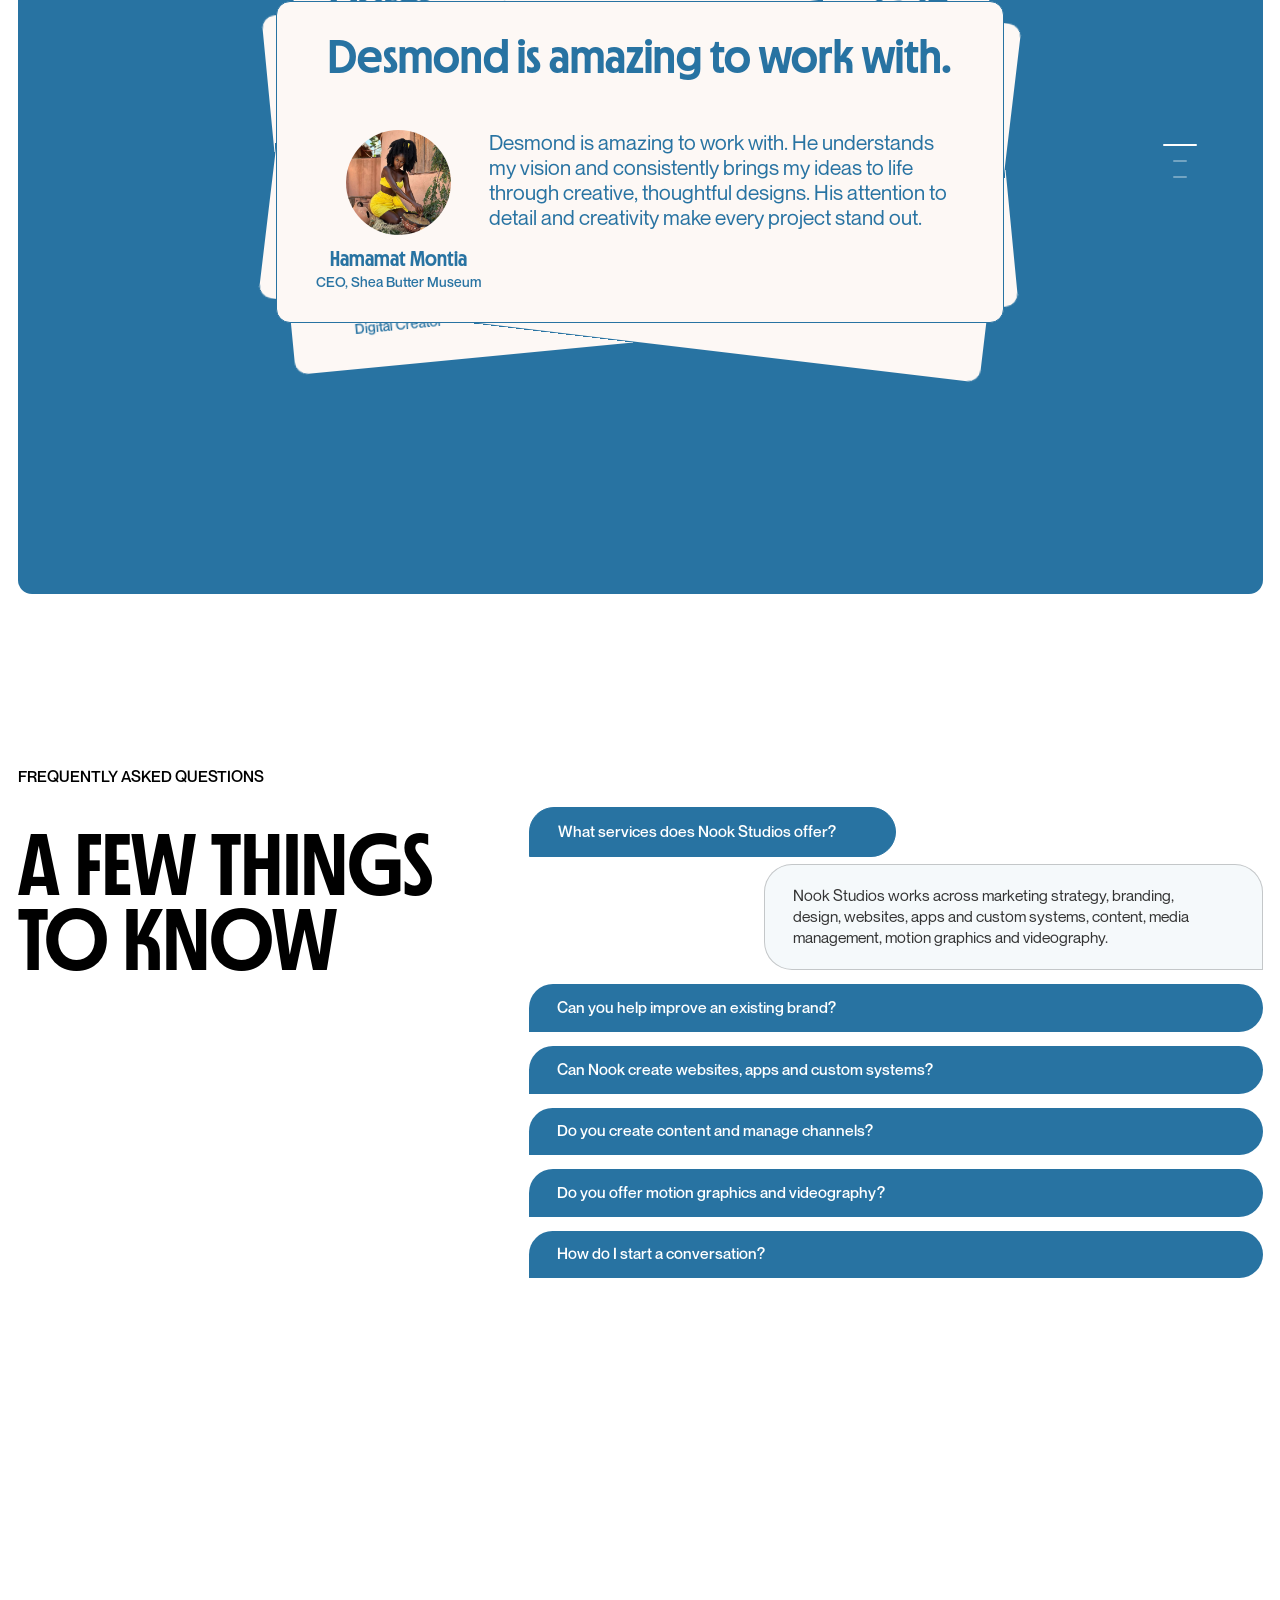
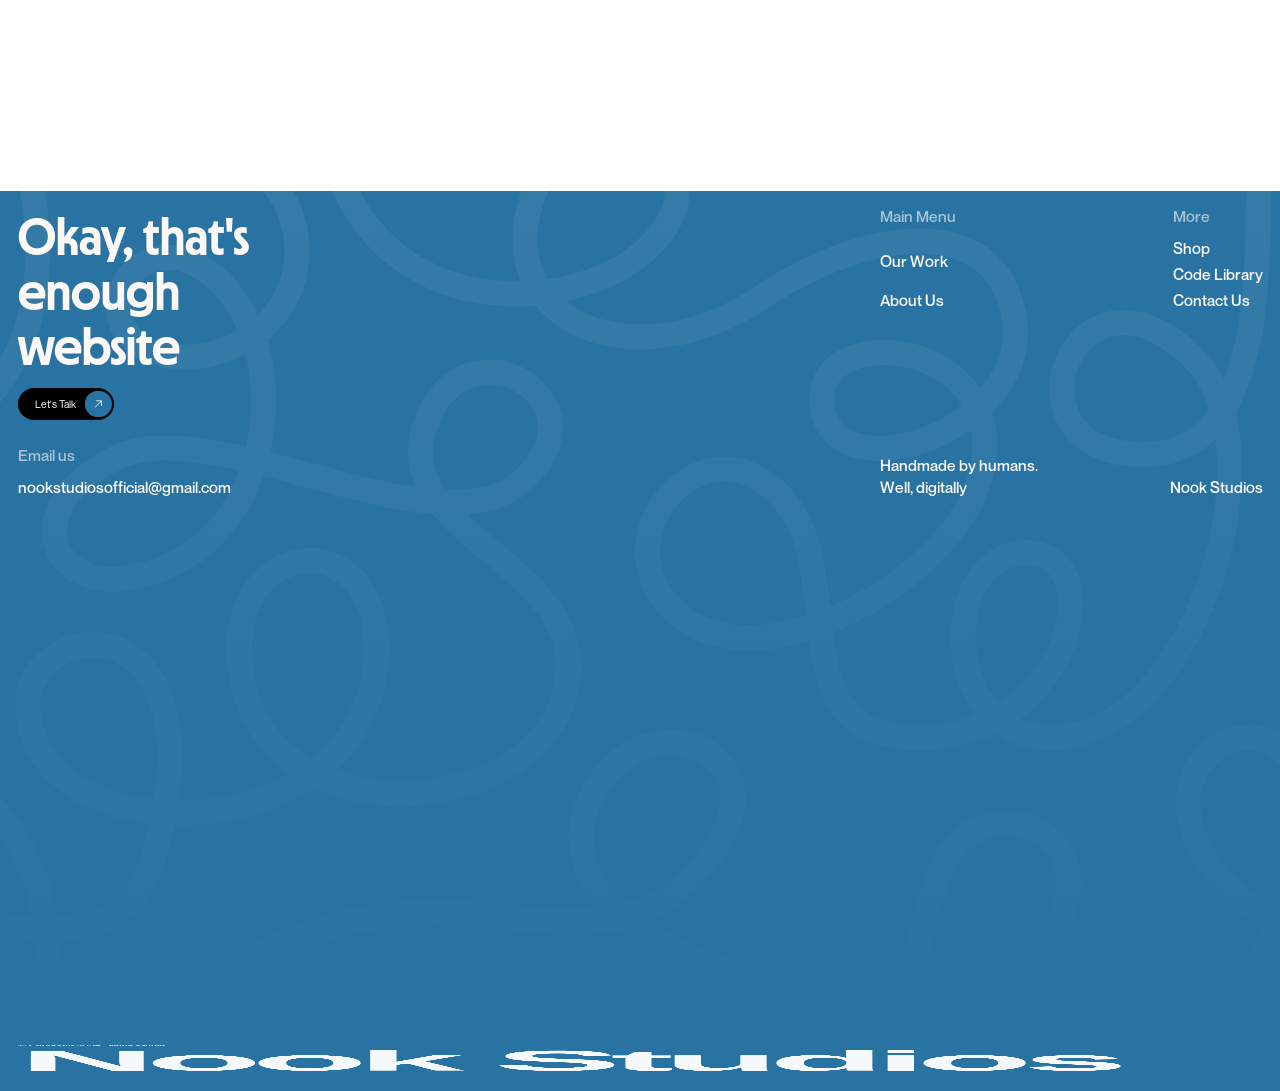
==== commit 95c56333: "Fix top placement for homepage card pills" ====
--- a/index.html
+++ b/index.html
@@ -2028,7 +2028,7 @@
     }
   })();
 </script>
-</div><div class="section-hero-wrapper"><div class="hero-text"><div class="hero-pill two" style="opacity: 1; transform: none;"><div class="hero-pill-text">Nook Studios</div></div><h1 class="heading" style="opacity: 1;">WE BUILD BRANDS PEOPLE REMEMBER</h1><div class="hero-pill one" style="opacity: 1; transform: none;"><div class="hero-pill-text">Strategy &amp; creativity</div></div><div class="hero-pill three" style="opacity: 1; transform: none;"><div class="hero-pill-text">Thoughtful by design</div></div></div><style id="nook-home-work-marquee-style">.hero-video-loop{mix-blend-mode:normal;overflow:hidden;height:auto!important;align-items:center;position:relative;z-index:1}.nook-home-work-marquee{box-sizing:border-box;width:100%;height:40em;display:flex;align-items:center;overflow:hidden}.nook-home-work-marquee__track{display:flex;width:max-content;flex:0 0 max-content;align-items:center;animation:nookHomeWorkMarquee 22s linear infinite;transform:translate3d(0,0,0);will-change:transform;backface-visibility:hidden}.nook-home-work-marquee__group{display:flex;align-items:center;gap:2em;flex:none;padding-right:2em}.hero-video-loop .team-card{grid-column-gap:1em;grid-row-gap:1em;flex-flow:column;justify-content:flex-start;align-items:flex-start;width:32%;display:flex}.hero-video-loop .team-img-wrapper{border:.5em solid var(--brand-secondary);width:100%;height:auto!important;min-height:0;aspect-ratio:4/5;box-shadow:2px 3px 0 0 var(--brand-black);border-radius:1em;overflow:hidden}.hero-video-loop .team-img{display:block;object-fit:cover;width:100%;height:100%;aspect-ratio:4/5}.hero-video-loop .team-card.nook-home-work-marquee__card{position:relative;display:grid;grid-template-columns:minmax(0,1fr);grid-template-rows:3.2em auto 3.2em;gap:0;align-items:center;justify-items:center;width:clamp(16rem,25vw,22rem);flex:0 0 clamp(16rem,25vw,22rem)}.hero-video-loop .team-card.nook-home-work-marquee__card .team-img-wrapper{grid-column:1;grid-row:2;align-self:stretch}.nook-home-work-marquee__label{position:relative!important;left:auto!important;right:auto!important;top:auto!important;bottom:auto!important;grid-column:1;grid-row:3;z-index:3;justify-self:center;align-self:start;display:flex;align-items:center;justify-content:center;box-sizing:border-box;max-width:calc(100% - 1em);min-height:2.8em;padding:.6em .95em;font-size:1.05em!important;line-height:1.1;text-align:center;white-space:normal;opacity:1!important;transform:translateY(-50%)!important;translate:none!important}.nook-home-work-marquee__label .hero-pill-text{font-size:inherit;line-height:inherit;font-weight:700}.nook-home-work-marquee__label--top{grid-row:1;align-self:end;transform:translateY(50%)!important}@keyframes nookHomeWorkMarquee{from{transform:translate3d(0,0,0)}to{transform:translate3d(-50%,0,0)}}@media(max-width:991px){.nook-home-work-marquee{height:32em}}@media(max-width:767px){.nook-home-work-marquee{height:29em;padding-left:calc((100vw - clamp(15rem,72vw,18rem))/2)}.nook-home-work-marquee__track{animation-duration:14s}.hero-video-loop .team-card.nook-home-work-marquee__card{width:clamp(15rem,72vw,18rem);flex-basis:clamp(15rem,72vw,18rem)}}@media(max-width:479px){.nook-home-work-marquee{height:29em}}@media(prefers-reduced-motion:reduce){.nook-home-work-marquee__track{animation:none}}@media(hover:hover) and (pointer:fine){.nook-home-work-marquee:hover .nook-home-work-marquee__track{animation-play-state:paused}}.section-hero .nook-home-work-marquee__label{opacity:1!important}.nook-home-work-marquee__label{width:fit-content!important;justify-self:center!important;margin-inline:auto!important}.hero-video-loop .team-card.nook-home-work-marquee__card > .nook-home-work-marquee__label--card-top{grid-row:2!important;align-self:start!important;transform:translateY(.5em)!important}</style><div class="nook-home-work-marquee" aria-label="Selected Nook Studios work"><div class="nook-home-work-marquee__track"><div class="nook-home-work-marquee__group"><article class="team-card nook-home-work-marquee__card"><div class="team-img-wrapper"><video class="team-img" src="/images/portfolio/bolt-food-groceries-motion.mp4" poster="/images/portfolio/bolt-food-accra-campaign.jpg" aria-label="Bolt Food motion graphics" autoplay muted loop playsinline preload="metadata"></video></div><div class="hero-pill nook-home-work-marquee__label nook-home-work-marquee__label--top nook-home-work-marquee__label--card-top" style="background-color:#f2bed7;"><div class="hero-pill-text" style="color:#08233c;">Motion Graphics/Animation</div></div></article><article class="team-card nook-home-work-marquee__card"><div class="team-img-wrapper"><img class="team-img" src="/images/services/content-social-media.webp" alt="Social media content creator" loading="eager" decoding="async"></div><div class="hero-pill nook-home-work-marquee__label" style="background-color:#f4e85b;"><div class="hero-pill-text" style="color:#08233c;">Social Media Management</div></div></article><article class="team-card nook-home-work-marquee__card"><div class="team-img-wrapper"><img class="team-img" src="/images/portfolio/portfolio-04.webp" alt="Bolt Food delivery flyer" loading="eager" decoding="async"></div><div class="hero-pill nook-home-work-marquee__label nook-home-work-marquee__label--top" style="background-color:#c6e8f1;"><div class="hero-pill-text" style="color:#08233c;">Branding &amp; Design</div></div></article><article class="team-card nook-home-work-marquee__card"><div class="team-img-wrapper"><img class="team-img" src="/images/portfolio/portfolio-15.webp" alt="Kwamana Gardens Website" loading="eager" decoding="async"></div><div class="hero-pill nook-home-work-marquee__label" style="background-color:#bfe1bd;"><div class="hero-pill-text" style="color:#08233c;">Web/App &amp; Softwares</div></div></article><article class="team-card nook-home-work-marquee__card"><div class="team-img-wrapper"><video class="team-img" src="/images/motion/lv_0_20261010020323.mp4" poster="/images/homepage/video-production-project-2-poster.jpg" aria-label="Video Production Project 2" autoplay muted loop playsinline preload="metadata"></video></div><div class="hero-pill nook-home-work-marquee__label nook-home-work-marquee__label--top nook-home-work-marquee__label--card-top" style="background-color:#f5c191;"><div class="hero-pill-text" style="color:#08233c;">Video Production</div></div></article><article class="team-card nook-home-work-marquee__card"><div class="team-img-wrapper"><img class="team-img" src="/images/portfolio/portrait-session-red-backdrop-01.webp" alt="Studio Portrait in White and Gold — Standing" loading="eager" decoding="async"></div><div class="hero-pill nook-home-work-marquee__label" style="background-color:#d8c9ed;"><div class="hero-pill-text" style="color:#08233c;">Photography</div></div></article><article class="team-card nook-home-work-marquee__card"><div class="team-img-wrapper"><video class="team-img" src="/images/portfolio/print-banner-printing.mp4" poster="/images/portfolio/print-banner-event.jpg" aria-label="Banner printing" autoplay muted loop playsinline preload="metadata"></video></div><div class="hero-pill nook-home-work-marquee__label nook-home-work-marquee__label--top nook-home-work-marquee__label--card-top" style="background-color:#f2bed7;"><div class="hero-pill-text" style="color:#08233c;">Prints</div></div></article></div><div class="nook-home-work-marquee__group" aria-hidden="true"><article class="team-card nook-home-work-marquee__card"><div class="team-img-wrapper"><video class="team-img" src="/images/portfolio/bolt-food-groceries-motion.mp4" poster="/images/portfolio/bolt-food-accra-campaign.jpg" aria-label="" autoplay muted loop playsinline preload="metadata"></video></div><div class="hero-pill nook-home-work-marquee__label nook-home-work-marquee__label--top nook-home-work-marquee__label--card-top" style="background-color:#f2bed7;"><div class="hero-pill-text" style="color:#08233c;">Motion Graphics/Animation</div></div></article><article class="team-card nook-home-work-marquee__card"><div class="team-img-wrapper"><img class="team-img" src="/images/services/content-social-media.webp" alt="" loading="eager" decoding="async"></div><div class="hero-pill nook-home-work-marquee__label" style="background-color:#f4e85b;"><div class="hero-pill-text" style="color:#08233c;">Social Media Management</div></div></article><article class="team-card nook-home-work-marquee__card"><div class="team-img-wrapper"><img class="team-img" src="/images/portfolio/portfolio-04.webp" alt="" loading="eager" decoding="async"></div><div class="hero-pill nook-home-work-marquee__label nook-home-work-marquee__label--top" style="background-color:#c6e8f1;"><div class="hero-pill-text" style="color:#08233c;">Branding &amp; Design</div></div></article><article class="team-card nook-home-work-marquee__card"><div class="team-img-wrapper"><img class="team-img" src="/images/portfolio/portfolio-15.webp" alt="" loading="eager" decoding="async"></div><div class="hero-pill nook-home-work-marquee__label" style="background-color:#bfe1bd;"><div class="hero-pill-text" style="color:#08233c;">Web/App &amp; Softwares</div></div></article><article class="team-card nook-home-work-marquee__card"><div class="team-img-wrapper"><video class="team-img" src="/images/motion/lv_0_20261010020323.mp4" poster="/images/homepage/video-production-project-2-poster.jpg" aria-label="" autoplay muted loop playsinline preload="metadata"></video></div><div class="hero-pill nook-home-work-marquee__label nook-home-work-marquee__label--top nook-home-work-marquee__label--card-top" style="background-color:#f5c191;"><div class="hero-pill-text" style="color:#08233c;">Video Production</div></div></article><article class="team-card nook-home-work-marquee__card"><div class="team-img-wrapper"><img class="team-img" src="/images/portfolio/portrait-session-red-backdrop-01.webp" alt="" loading="eager" decoding="async"></div><div class="hero-pill nook-home-work-marquee__label" style="background-color:#d8c9ed;"><div class="hero-pill-text" style="color:#08233c;">Photography</div></div></article><article class="team-card nook-home-work-marquee__card"><div class="team-img-wrapper"><video class="team-img" src="/images/portfolio/print-banner-printing.mp4" poster="/images/portfolio/print-banner-event.jpg" aria-label="" autoplay muted loop playsinline preload="metadata"></video></div><div class="hero-pill nook-home-work-marquee__label nook-home-work-marquee__label--top nook-home-work-marquee__label--card-top" style="background-color:#f2bed7;"><div class="hero-pill-text" style="color:#08233c;">Prints</div></div></article></div></div></div><script id="nook-home-work-marquee-loop-fix">(function(){var viewport=document.querySelector(".nook-home-work-marquee"),track=viewport&&viewport.querySelector(".nook-home-work-marquee__track"),groups=track&&Array.prototype.slice.call(track.children);if(!track||!groups||groups.length<2)return;var first=groups[0],copy=groups[1],cards=Array.prototype.slice.call(first.querySelectorAll(".nook-home-work-marquee__card")),copyCards=Array.prototype.slice.call(copy.querySelectorAll(".nook-home-work-marquee__card")),mobile=window.matchMedia("(max-width: 767px)");function sync(){cards.forEach(function(card,index){var width=card.getBoundingClientRect().width,target=copyCards[index];if(!target||!width)return;target.style.setProperty("width",width+"px","important");target.style.setProperty("flex","0 0 "+width+"px","important");});var groupWidth=first.getBoundingClientRect().width;if(groupWidth){var priorSpeed=mobile.matches?84.5078:41.3068;track.style.animationDuration=(groupWidth/priorSpeed).toFixed(2)+"s";}}sync();if("ResizeObserver" in window)new ResizeObserver(sync).observe(first);window.addEventListener("resize",sync,{passive:true});if(mobile.addEventListener)mobile.addEventListener("change",sync);if(document.fonts&&document.fonts.ready)document.fonts.ready.then(sync);})();</script><script id="nook-home-work-marquee-video-script">(function(){var viewport=document.querySelector(".nook-home-work-marquee");if(!viewport)return;var videos=Array.prototype.slice.call(viewport.querySelectorAll("video"));videos.forEach(function(video){video.muted=true;video.defaultMuted=true;});if(!("IntersectionObserver" in window)){videos.forEach(function(video){video.play().catch(function(){});});return;}var observer=new IntersectionObserver(function(entries){entries.forEach(function(entry){if(entry.isIntersecting)entry.target.play().catch(function(){});else entry.target.pause();});},{root:viewport,threshold:0.12});videos.forEach(function(video){observer.observe(video);});})();</script><div class="hero-path-svg-left"><div class="code-embed-3 w-embed"><svg fill="none" height="100%" viewbox="0 0 229 599" width="100%" xmlns="http://www.w3.org/2000/svg">
+</div><div class="section-hero-wrapper"><div class="hero-text"><div class="hero-pill two" style="opacity: 1; transform: none;"><div class="hero-pill-text">Nook Studios</div></div><h1 class="heading" style="opacity: 1;">WE BUILD BRANDS PEOPLE REMEMBER</h1><div class="hero-pill one" style="opacity: 1; transform: none;"><div class="hero-pill-text">Strategy &amp; creativity</div></div><div class="hero-pill three" style="opacity: 1; transform: none;"><div class="hero-pill-text">Thoughtful by design</div></div></div><style id="nook-home-work-marquee-style">.hero-video-loop{mix-blend-mode:normal;overflow:hidden;height:auto!important;align-items:center;position:relative;z-index:1}.nook-home-work-marquee{box-sizing:border-box;width:100%;height:40em;display:flex;align-items:center;overflow:hidden}.nook-home-work-marquee__track{display:flex;width:max-content;flex:0 0 max-content;align-items:center;animation:nookHomeWorkMarquee 22s linear infinite;transform:translate3d(0,0,0);will-change:transform;backface-visibility:hidden}.nook-home-work-marquee__group{display:flex;align-items:center;gap:2em;flex:none;padding-right:2em}.hero-video-loop .team-card{grid-column-gap:1em;grid-row-gap:1em;flex-flow:column;justify-content:flex-start;align-items:flex-start;width:32%;display:flex}.hero-video-loop .team-img-wrapper{border:.5em solid var(--brand-secondary);width:100%;height:auto!important;min-height:0;aspect-ratio:4/5;box-shadow:2px 3px 0 0 var(--brand-black);border-radius:1em;overflow:hidden}.hero-video-loop .team-img{display:block;object-fit:cover;width:100%;height:100%;aspect-ratio:4/5}.hero-video-loop .team-card.nook-home-work-marquee__card{position:relative;display:grid;grid-template-columns:minmax(0,1fr);grid-template-rows:3.2em auto 3.2em;gap:0;align-items:center;justify-items:center;width:clamp(16rem,25vw,22rem);flex:0 0 clamp(16rem,25vw,22rem)}.hero-video-loop .team-card.nook-home-work-marquee__card .team-img-wrapper{grid-column:1;grid-row:2;align-self:stretch}.nook-home-work-marquee__label{position:relative!important;left:auto!important;right:auto!important;top:auto!important;bottom:auto!important;grid-column:1;grid-row:3;z-index:3;justify-self:center;align-self:start;display:flex;align-items:center;justify-content:center;box-sizing:border-box;max-width:calc(100% - 1em);min-height:2.8em;padding:.6em .95em;font-size:1.05em!important;line-height:1.1;text-align:center;white-space:normal;opacity:1!important;transform:translateY(-50%)!important;translate:none!important}.nook-home-work-marquee__label .hero-pill-text{font-size:inherit;line-height:inherit;font-weight:700}.nook-home-work-marquee__label--top{grid-row:1;align-self:end;transform:translateY(50%)!important}@keyframes nookHomeWorkMarquee{from{transform:translate3d(0,0,0)}to{transform:translate3d(-50%,0,0)}}@media(max-width:991px){.nook-home-work-marquee{height:32em}}@media(max-width:767px){.nook-home-work-marquee{height:29em;padding-left:calc((100vw - clamp(15rem,72vw,18rem))/2)}.nook-home-work-marquee__track{animation-duration:14s}.hero-video-loop .team-card.nook-home-work-marquee__card{width:clamp(15rem,72vw,18rem);flex-basis:clamp(15rem,72vw,18rem)}}@media(max-width:479px){.nook-home-work-marquee{height:29em}}@media(prefers-reduced-motion:reduce){.nook-home-work-marquee__track{animation:none}}@media(hover:hover) and (pointer:fine){.nook-home-work-marquee:hover .nook-home-work-marquee__track{animation-play-state:paused}}.section-hero .nook-home-work-marquee__label{opacity:1!important}.nook-home-work-marquee__label{width:fit-content!important;justify-self:center!important;margin-inline:auto!important}.nook-home-work-marquee__label--card-top{position:relative!important;top:-89%!important;transform:translateY(.5em)!important}</style><div class="nook-home-work-marquee" aria-label="Selected Nook Studios work"><div class="nook-home-work-marquee__track"><div class="nook-home-work-marquee__group"><article class="team-card nook-home-work-marquee__card"><div class="team-img-wrapper"><video class="team-img" src="/images/portfolio/bolt-food-groceries-motion.mp4" poster="/images/portfolio/bolt-food-accra-campaign.jpg" aria-label="Bolt Food motion graphics" autoplay muted loop playsinline preload="metadata"></video></div><div class="hero-pill nook-home-work-marquee__label nook-home-work-marquee__label--top nook-home-work-marquee__label--card-top" style="background-color:#f2bed7;"><div class="hero-pill-text" style="color:#08233c;">Motion Graphics/Animation</div></div></article><article class="team-card nook-home-work-marquee__card"><div class="team-img-wrapper"><img class="team-img" src="/images/services/content-social-media.webp" alt="Social media content creator" loading="eager" decoding="async"></div><div class="hero-pill nook-home-work-marquee__label" style="background-color:#f4e85b;"><div class="hero-pill-text" style="color:#08233c;">Social Media Management</div></div></article><article class="team-card nook-home-work-marquee__card"><div class="team-img-wrapper"><img class="team-img" src="/images/portfolio/portfolio-04.webp" alt="Bolt Food delivery flyer" loading="eager" decoding="async"></div><div class="hero-pill nook-home-work-marquee__label nook-home-work-marquee__label--top nook-home-work-marquee__label--card-top" style="background-color:#c6e8f1;"><div class="hero-pill-text" style="color:#08233c;">Branding &amp; Design</div></div></article><article class="team-card nook-home-work-marquee__card"><div class="team-img-wrapper"><img class="team-img" src="/images/portfolio/portfolio-15.webp" alt="Kwamana Gardens Website" loading="eager" decoding="async"></div><div class="hero-pill nook-home-work-marquee__label" style="background-color:#bfe1bd;"><div class="hero-pill-text" style="color:#08233c;">Web/App &amp; Softwares</div></div></article><article class="team-card nook-home-work-marquee__card"><div class="team-img-wrapper"><video class="team-img" src="/images/motion/lv_0_20261010020323.mp4" poster="/images/homepage/video-production-project-2-poster.jpg" aria-label="Video Production Project 2" autoplay muted loop playsinline preload="metadata"></video></div><div class="hero-pill nook-home-work-marquee__label nook-home-work-marquee__label--top nook-home-work-marquee__label--card-top" style="background-color:#f5c191;"><div class="hero-pill-text" style="color:#08233c;">Video Production</div></div></article><article class="team-card nook-home-work-marquee__card"><div class="team-img-wrapper"><img class="team-img" src="/images/portfolio/portrait-session-red-backdrop-01.webp" alt="Studio Portrait in White and Gold — Standing" loading="eager" decoding="async"></div><div class="hero-pill nook-home-work-marquee__label" style="background-color:#d8c9ed;"><div class="hero-pill-text" style="color:#08233c;">Photography</div></div></article><article class="team-card nook-home-work-marquee__card"><div class="team-img-wrapper"><video class="team-img" src="/images/portfolio/print-banner-printing.mp4" poster="/images/portfolio/print-banner-event.jpg" aria-label="Banner printing" autoplay muted loop playsinline preload="metadata"></video></div><div class="hero-pill nook-home-work-marquee__label nook-home-work-marquee__label--top nook-home-work-marquee__label--card-top" style="background-color:#f2bed7;"><div class="hero-pill-text" style="color:#08233c;">Prints</div></div></article></div><div class="nook-home-work-marquee__group" aria-hidden="true"><article class="team-card nook-home-work-marquee__card"><div class="team-img-wrapper"><video class="team-img" src="/images/portfolio/bolt-food-groceries-motion.mp4" poster="/images/portfolio/bolt-food-accra-campaign.jpg" aria-label="" autoplay muted loop playsinline preload="metadata"></video></div><div class="hero-pill nook-home-work-marquee__label nook-home-work-marquee__label--top nook-home-work-marquee__label--card-top" style="background-color:#f2bed7;"><div class="hero-pill-text" style="color:#08233c;">Motion Graphics/Animation</div></div></article><article class="team-card nook-home-work-marquee__card"><div class="team-img-wrapper"><img class="team-img" src="/images/services/content-social-media.webp" alt="" loading="eager" decoding="async"></div><div class="hero-pill nook-home-work-marquee__label" style="background-color:#f4e85b;"><div class="hero-pill-text" style="color:#08233c;">Social Media Management</div></div></article><article class="team-card nook-home-work-marquee__card"><div class="team-img-wrapper"><img class="team-img" src="/images/portfolio/portfolio-04.webp" alt="" loading="eager" decoding="async"></div><div class="hero-pill nook-home-work-marquee__label nook-home-work-marquee__label--top nook-home-work-marquee__label--card-top" style="background-color:#c6e8f1;"><div class="hero-pill-text" style="color:#08233c;">Branding &amp; Design</div></div></article><article class="team-card nook-home-work-marquee__card"><div class="team-img-wrapper"><img class="team-img" src="/images/portfolio/portfolio-15.webp" alt="" loading="eager" decoding="async"></div><div class="hero-pill nook-home-work-marquee__label" style="background-color:#bfe1bd;"><div class="hero-pill-text" style="color:#08233c;">Web/App &amp; Softwares</div></div></article><article class="team-card nook-home-work-marquee__card"><div class="team-img-wrapper"><video class="team-img" src="/images/motion/lv_0_20261010020323.mp4" poster="/images/homepage/video-production-project-2-poster.jpg" aria-label="" autoplay muted loop playsinline preload="metadata"></video></div><div class="hero-pill nook-home-work-marquee__label nook-home-work-marquee__label--top nook-home-work-marquee__label--card-top" style="background-color:#f5c191;"><div class="hero-pill-text" style="color:#08233c;">Video Production</div></div></article><article class="team-card nook-home-work-marquee__card"><div class="team-img-wrapper"><img class="team-img" src="/images/portfolio/portrait-session-red-backdrop-01.webp" alt="" loading="eager" decoding="async"></div><div class="hero-pill nook-home-work-marquee__label" style="background-color:#d8c9ed;"><div class="hero-pill-text" style="color:#08233c;">Photography</div></div></article><article class="team-card nook-home-work-marquee__card"><div class="team-img-wrapper"><video class="team-img" src="/images/portfolio/print-banner-printing.mp4" poster="/images/portfolio/print-banner-event.jpg" aria-label="" autoplay muted loop playsinline preload="metadata"></video></div><div class="hero-pill nook-home-work-marquee__label nook-home-work-marquee__label--top nook-home-work-marquee__label--card-top" style="background-color:#f2bed7;"><div class="hero-pill-text" style="color:#08233c;">Prints</div></div></article></div></div></div><script id="nook-home-work-marquee-loop-fix">(function(){var viewport=document.querySelector(".nook-home-work-marquee"),track=viewport&&viewport.querySelector(".nook-home-work-marquee__track"),groups=track&&Array.prototype.slice.call(track.children);if(!track||!groups||groups.length<2)return;var first=groups[0],copy=groups[1],cards=Array.prototype.slice.call(first.querySelectorAll(".nook-home-work-marquee__card")),copyCards=Array.prototype.slice.call(copy.querySelectorAll(".nook-home-work-marquee__card")),mobile=window.matchMedia("(max-width: 767px)");function sync(){cards.forEach(function(card,index){var width=card.getBoundingClientRect().width,target=copyCards[index];if(!target||!width)return;target.style.setProperty("width",width+"px","important");target.style.setProperty("flex","0 0 "+width+"px","important");});var groupWidth=first.getBoundingClientRect().width;if(groupWidth){var priorSpeed=mobile.matches?84.5078:41.3068;track.style.animationDuration=(groupWidth/priorSpeed).toFixed(2)+"s";}}sync();if("ResizeObserver" in window)new ResizeObserver(sync).observe(first);window.addEventListener("resize",sync,{passive:true});if(mobile.addEventListener)mobile.addEventListener("change",sync);if(document.fonts&&document.fonts.ready)document.fonts.ready.then(sync);})();</script><script id="nook-home-work-marquee-video-script">(function(){var viewport=document.querySelector(".nook-home-work-marquee");if(!viewport)return;var videos=Array.prototype.slice.call(viewport.querySelectorAll("video"));videos.forEach(function(video){video.muted=true;video.defaultMuted=true;});if(!("IntersectionObserver" in window)){videos.forEach(function(video){video.play().catch(function(){});});return;}var observer=new IntersectionObserver(function(entries){entries.forEach(function(entry){if(entry.isIntersecting)entry.target.play().catch(function(){});else entry.target.pause();});},{root:viewport,threshold:0.12});videos.forEach(function(video){observer.observe(video);});})();</script><div class="hero-path-svg-left"><div class="code-embed-3 w-embed"><svg fill="none" height="100%" viewbox="0 0 229 599" width="100%" xmlns="http://www.w3.org/2000/svg">
 <path d="M33.502 584.112C104.502 557.112 147.911 474.964 143.002 393.612C139.502 335.612 106.002 281.612 59.0025 252.612C7.82072 221.032 -4.20053 385.572 52.5031 405.612C140.218 436.612 225.002 369.112 212.002 252.612C208.376 220.111 192.539 178.612 152.002 121.612C117.866 73.6124 42.0029 11.6124 42.0029 11.6124" stroke="#2873a2" stroke-width="30"></path>
 </svg>
 </div></div><div class="hero-path-svg-right"><div class="code-embed-2 w-embed"><svg fill="none" height="100%" viewbox="0 0 354 487" width="100%" xmlns="http://www.w3.org/2000/svg">
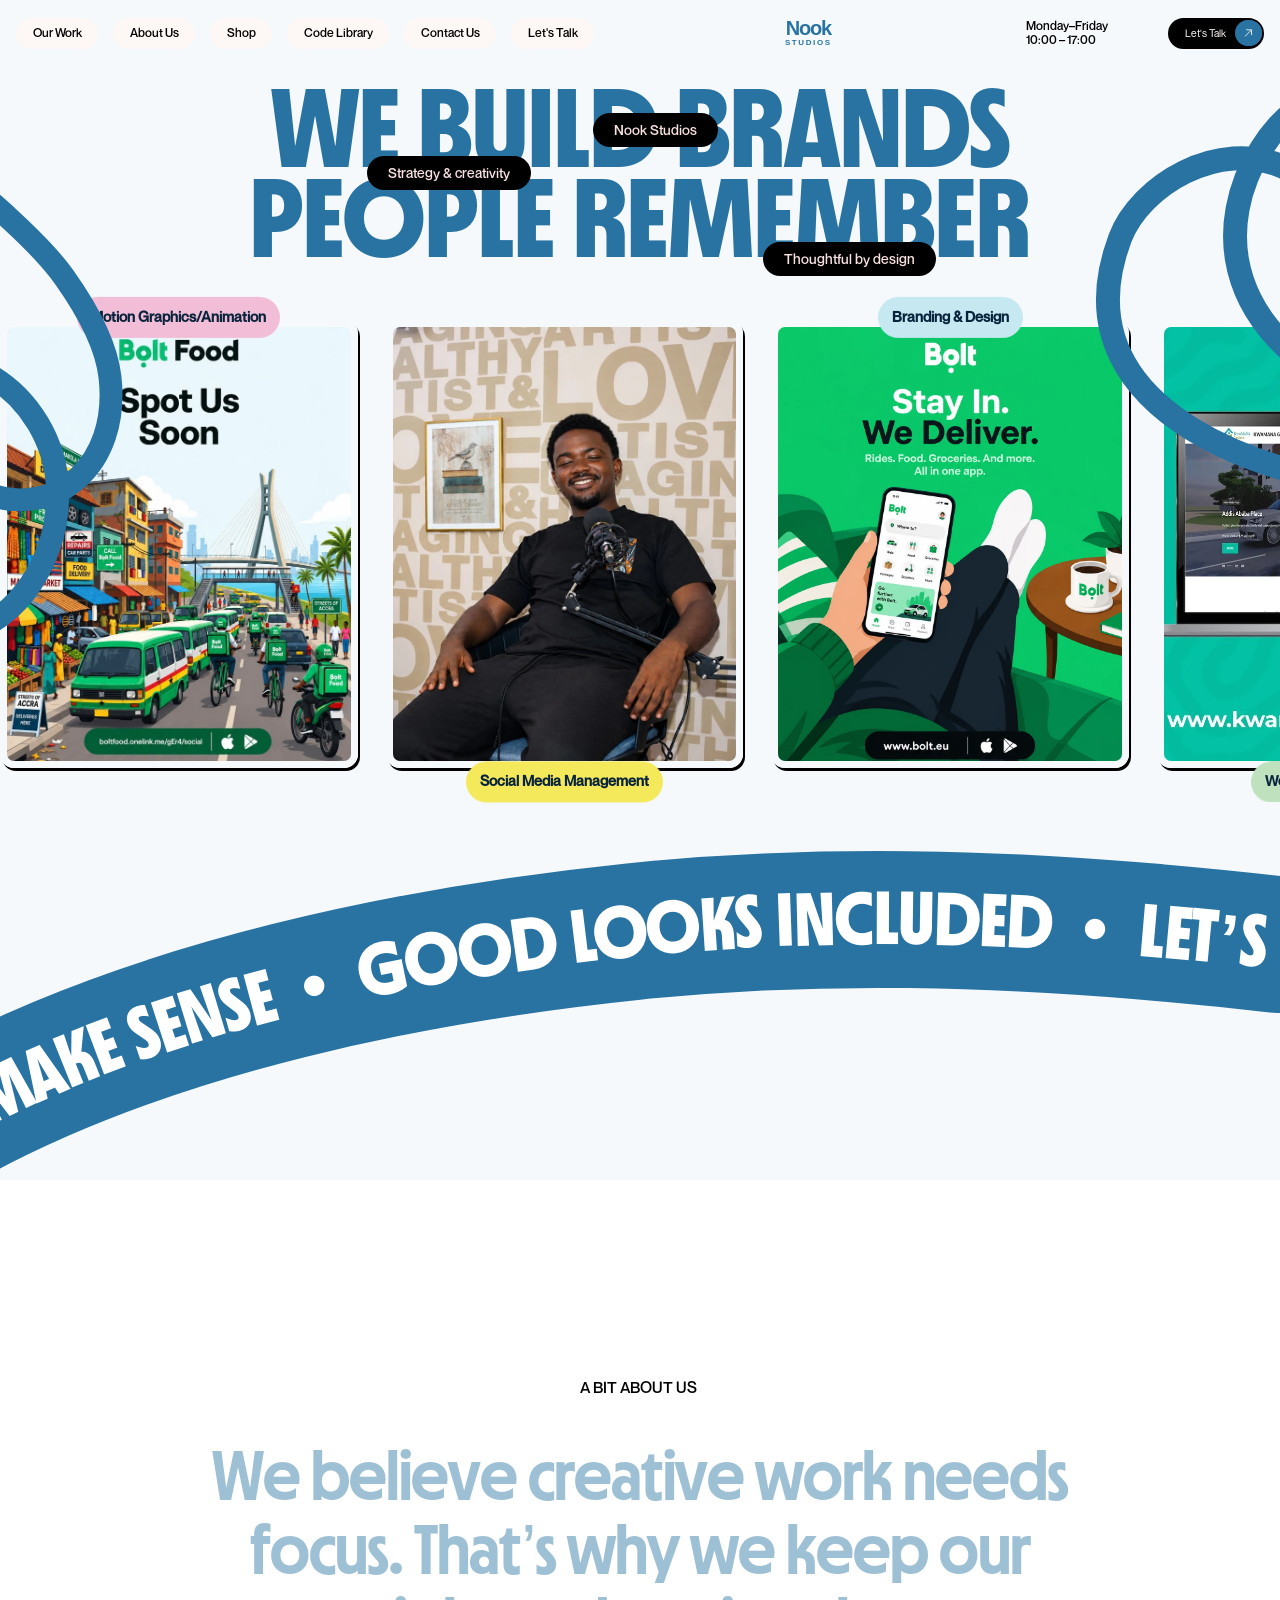
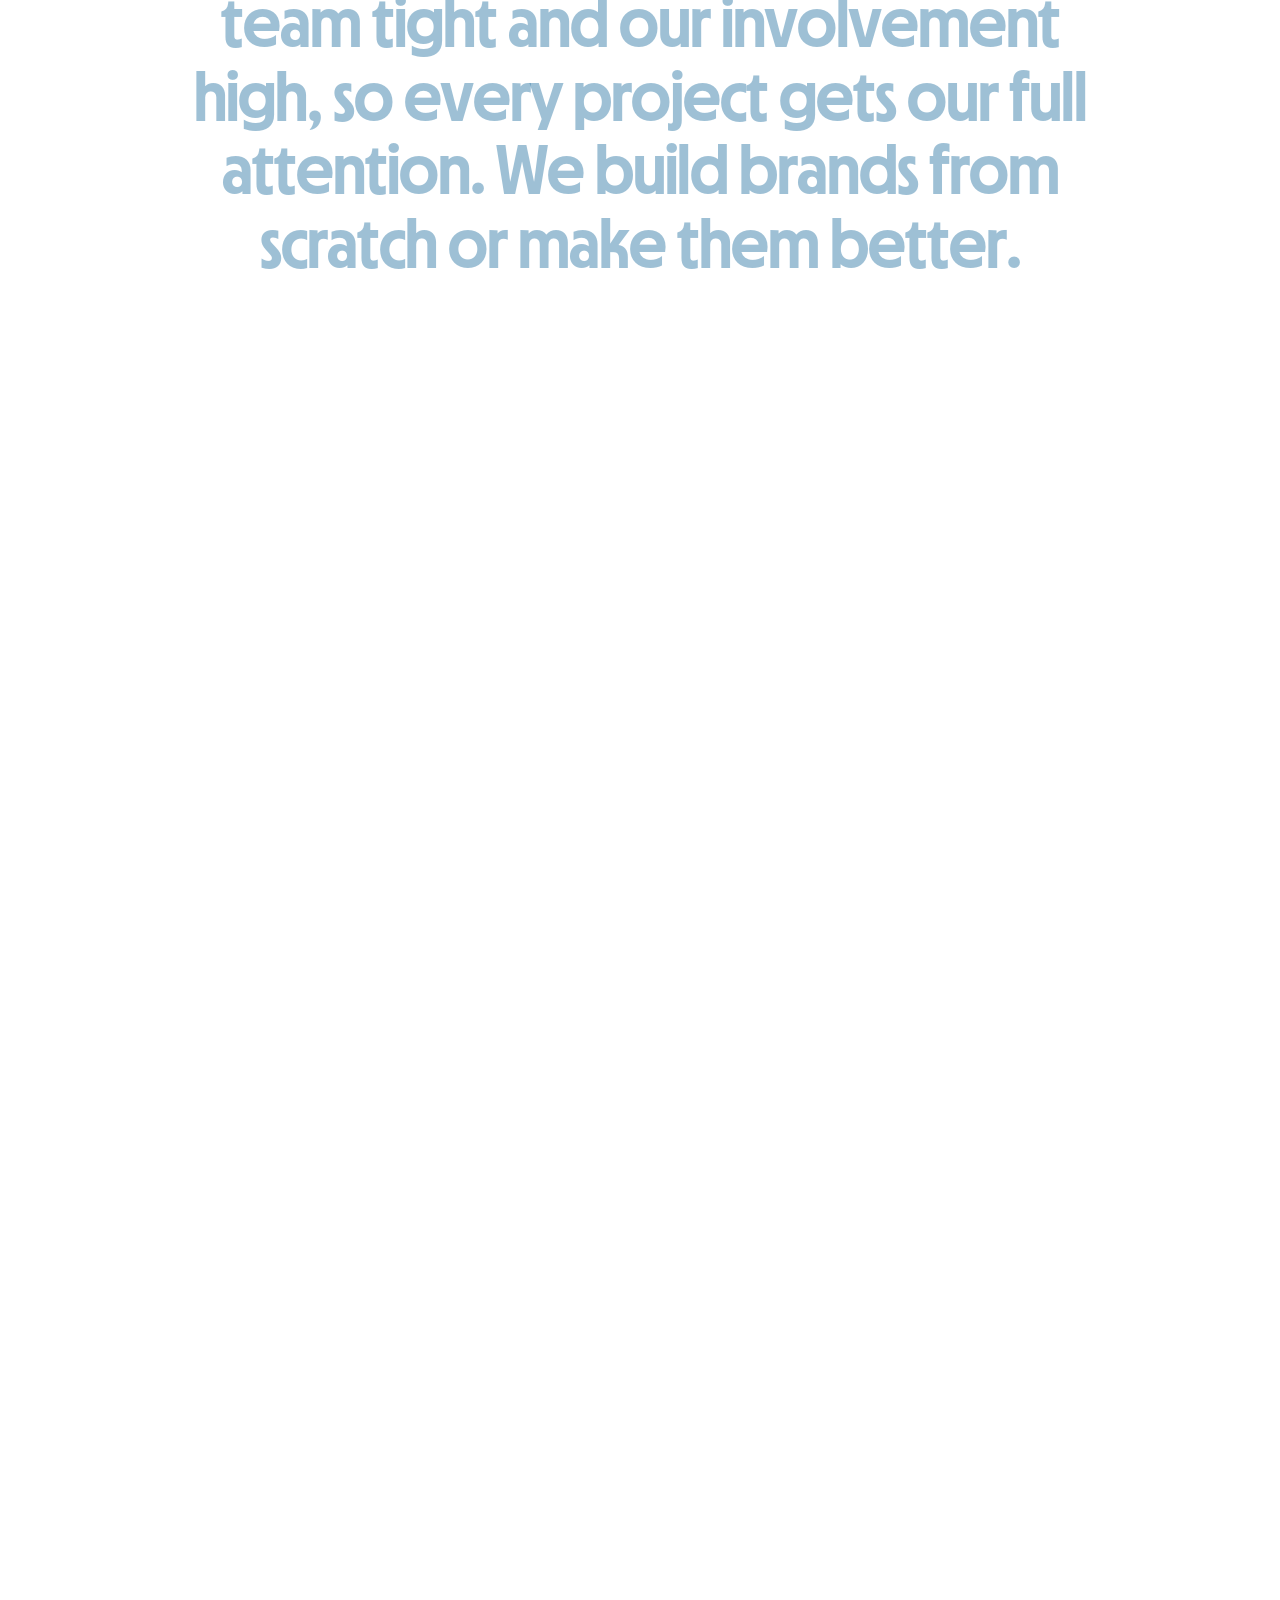
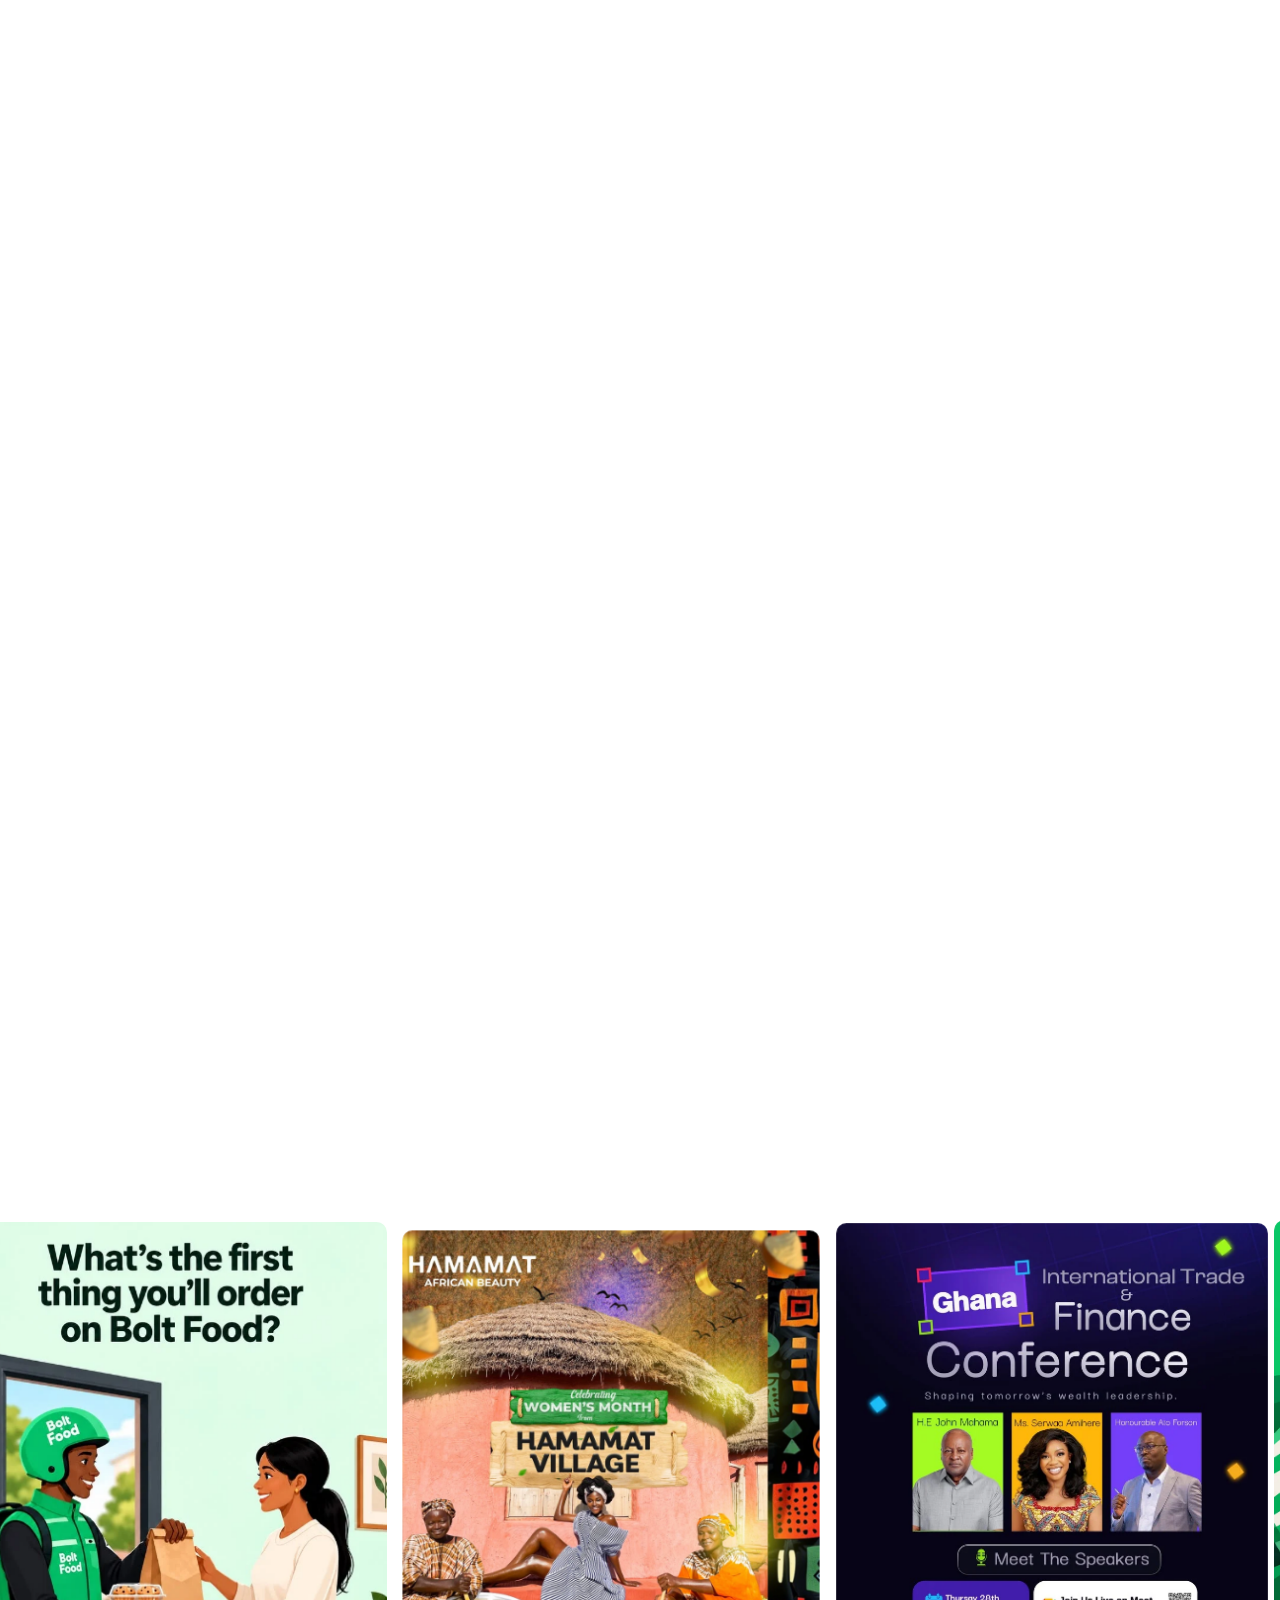
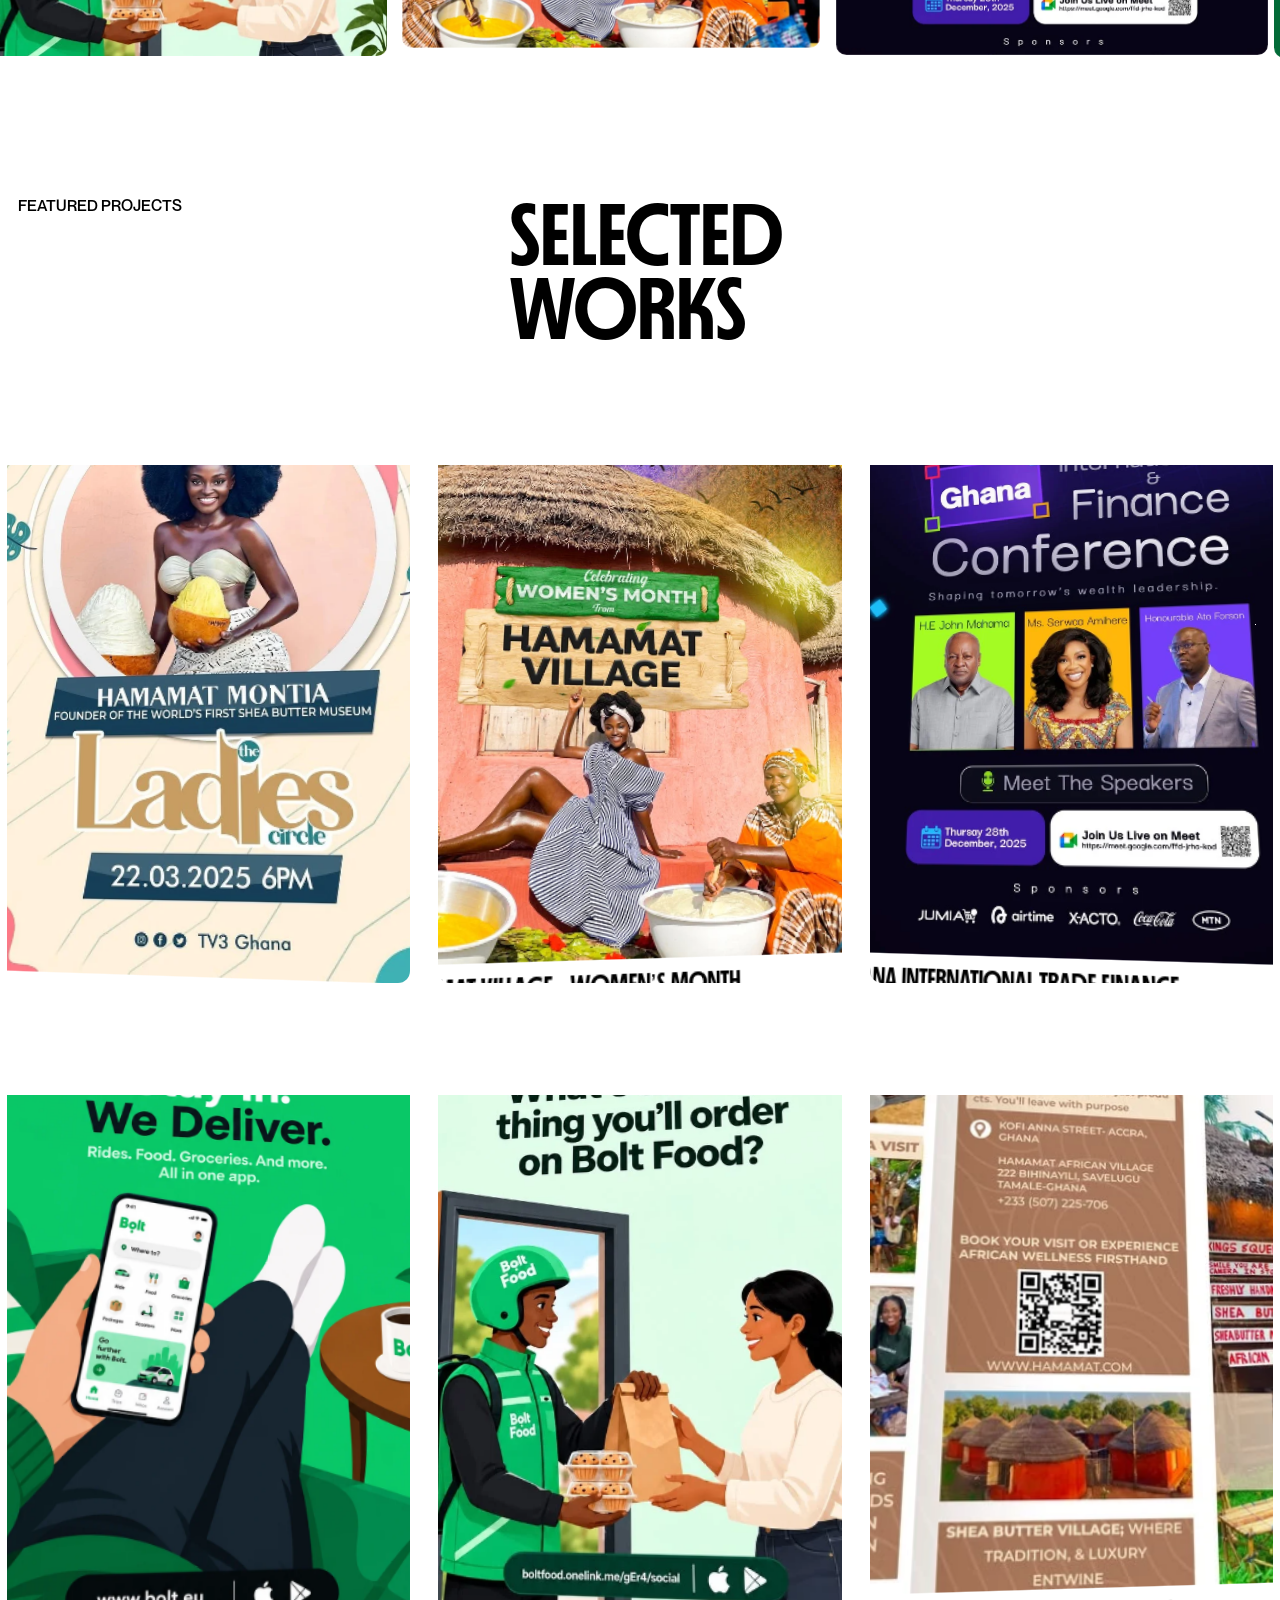
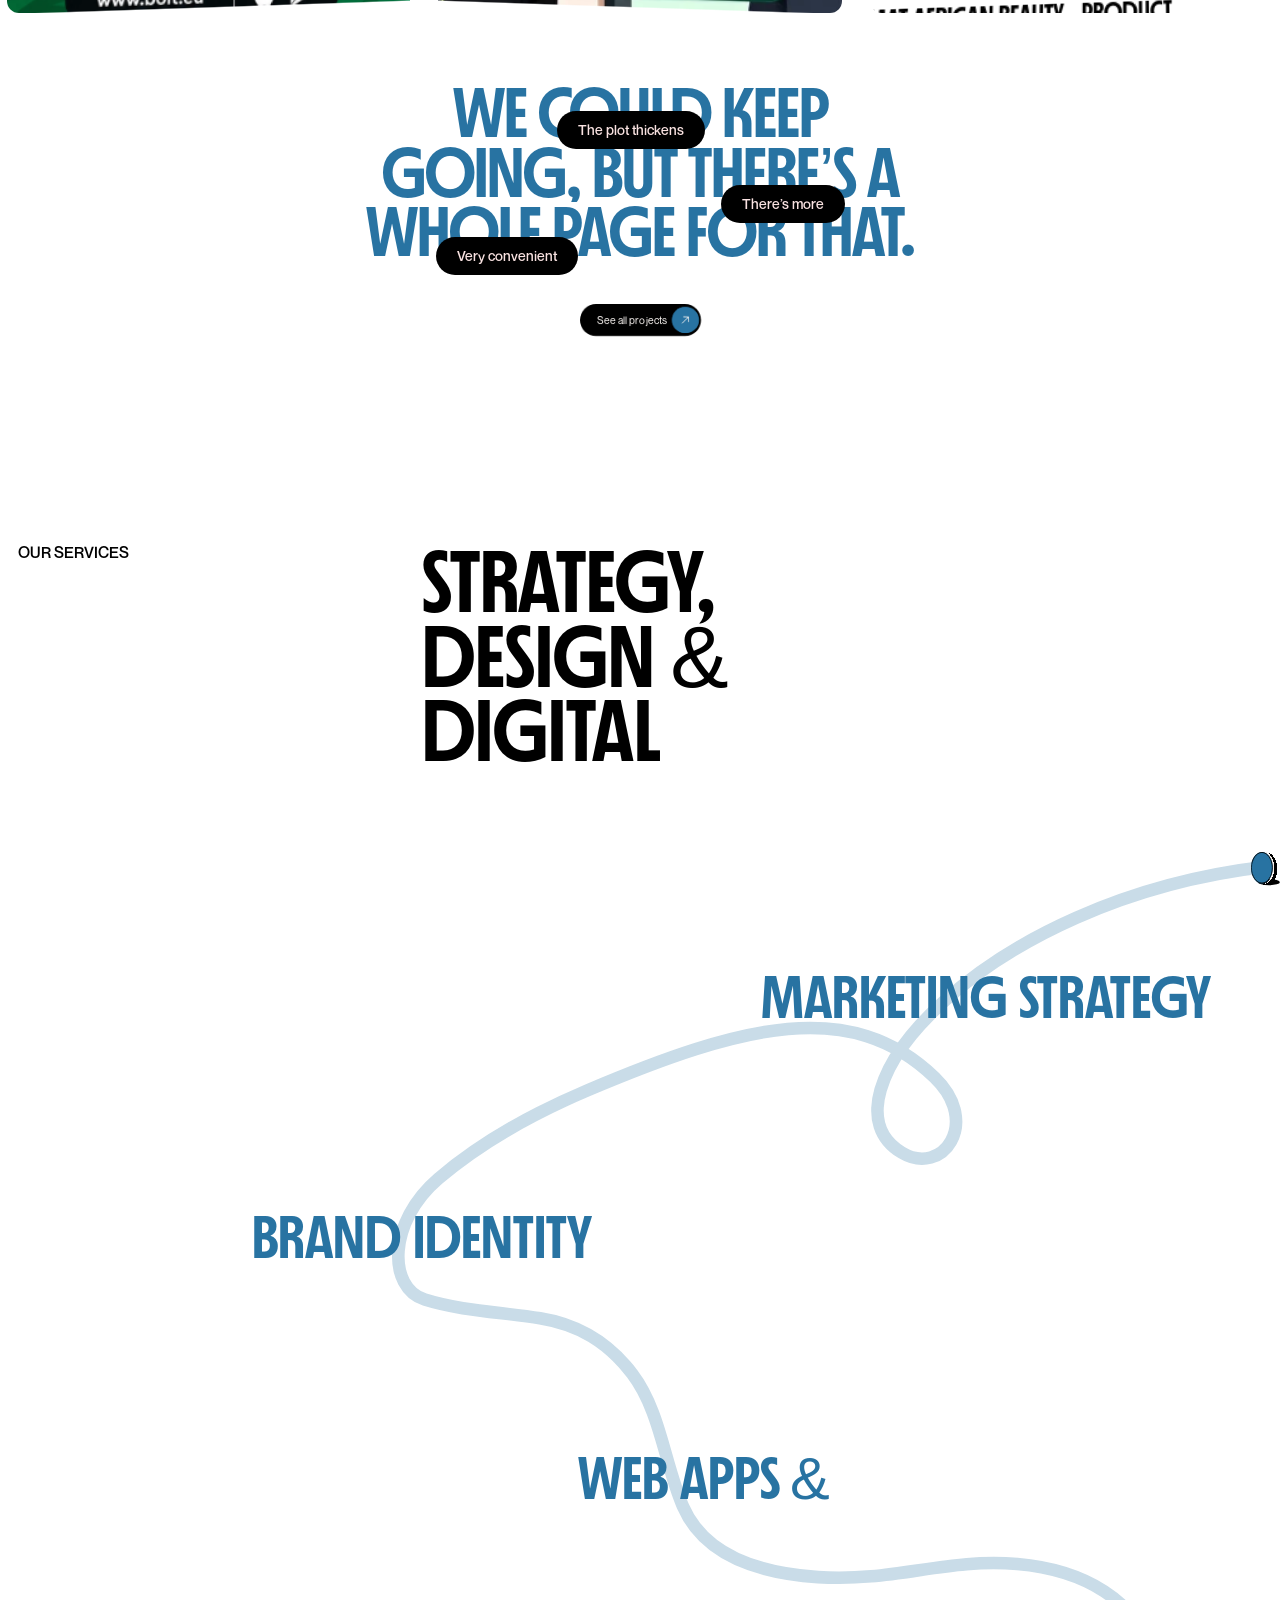
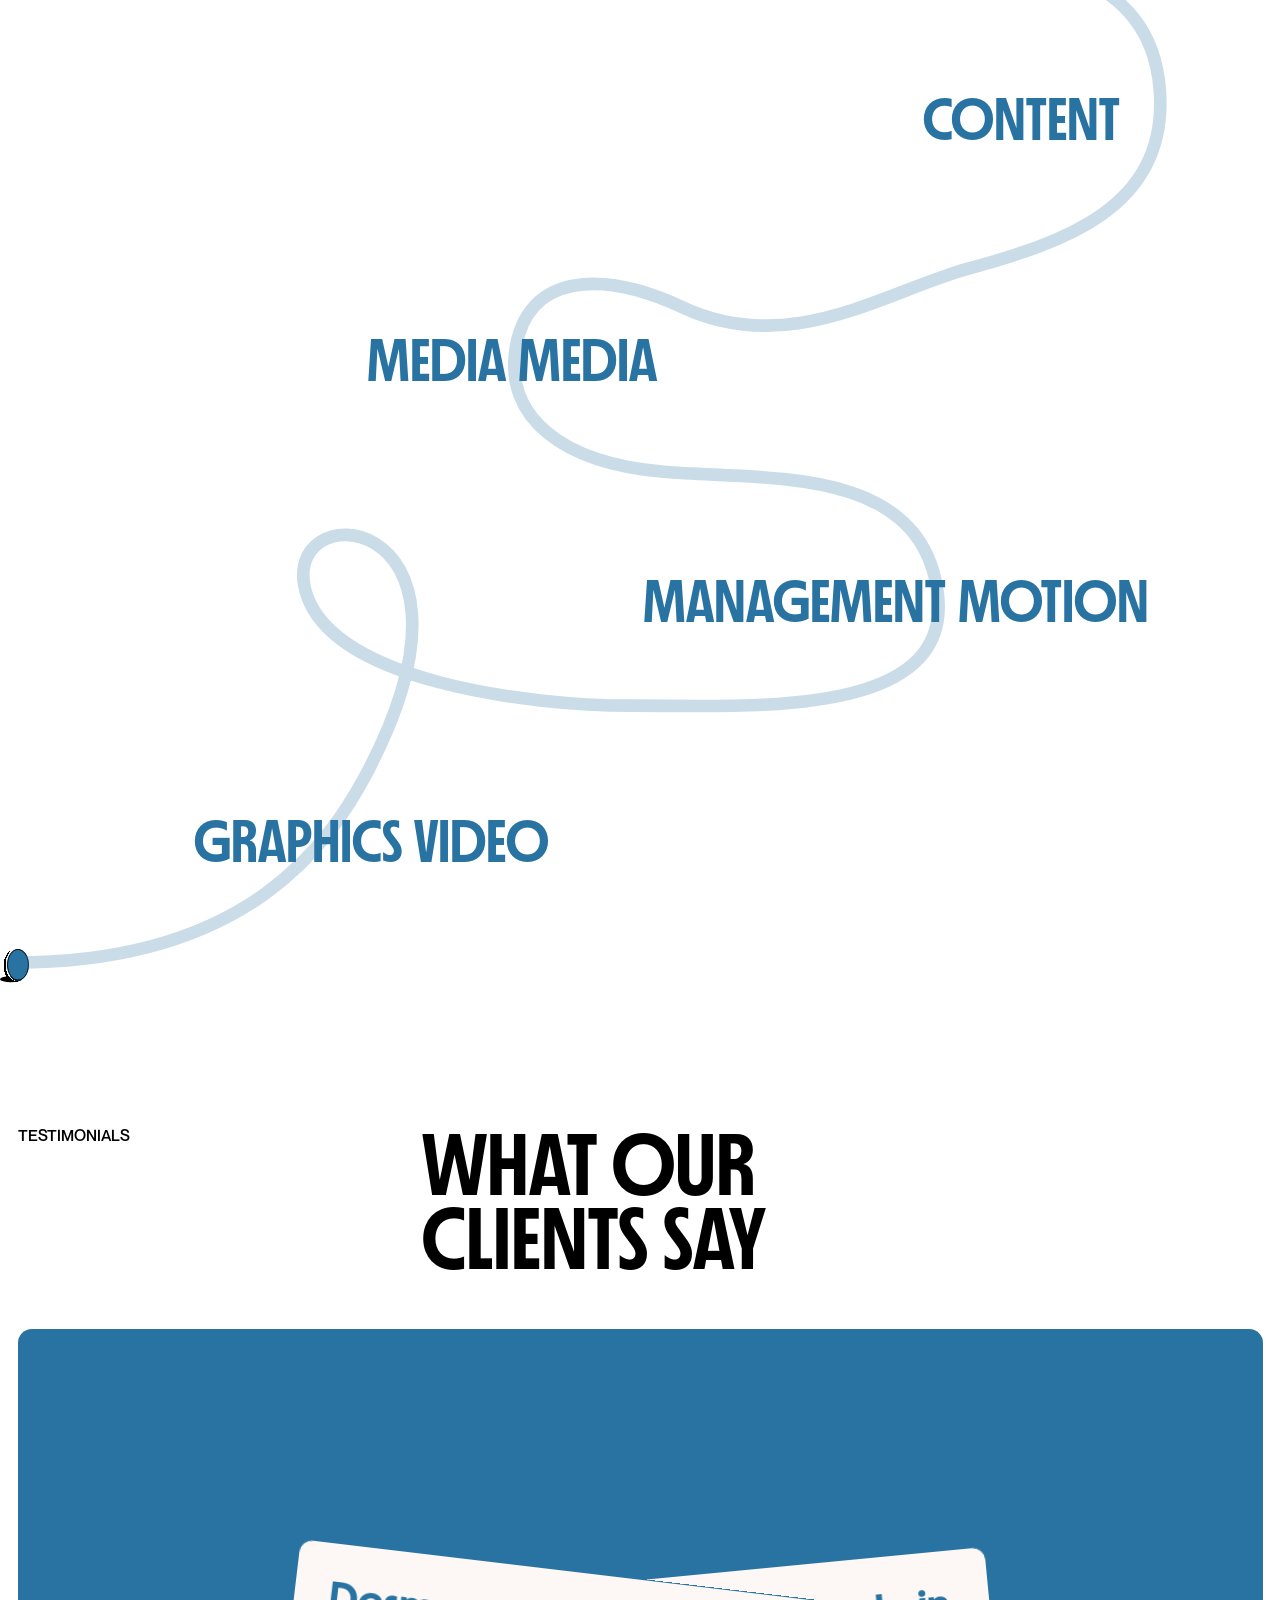
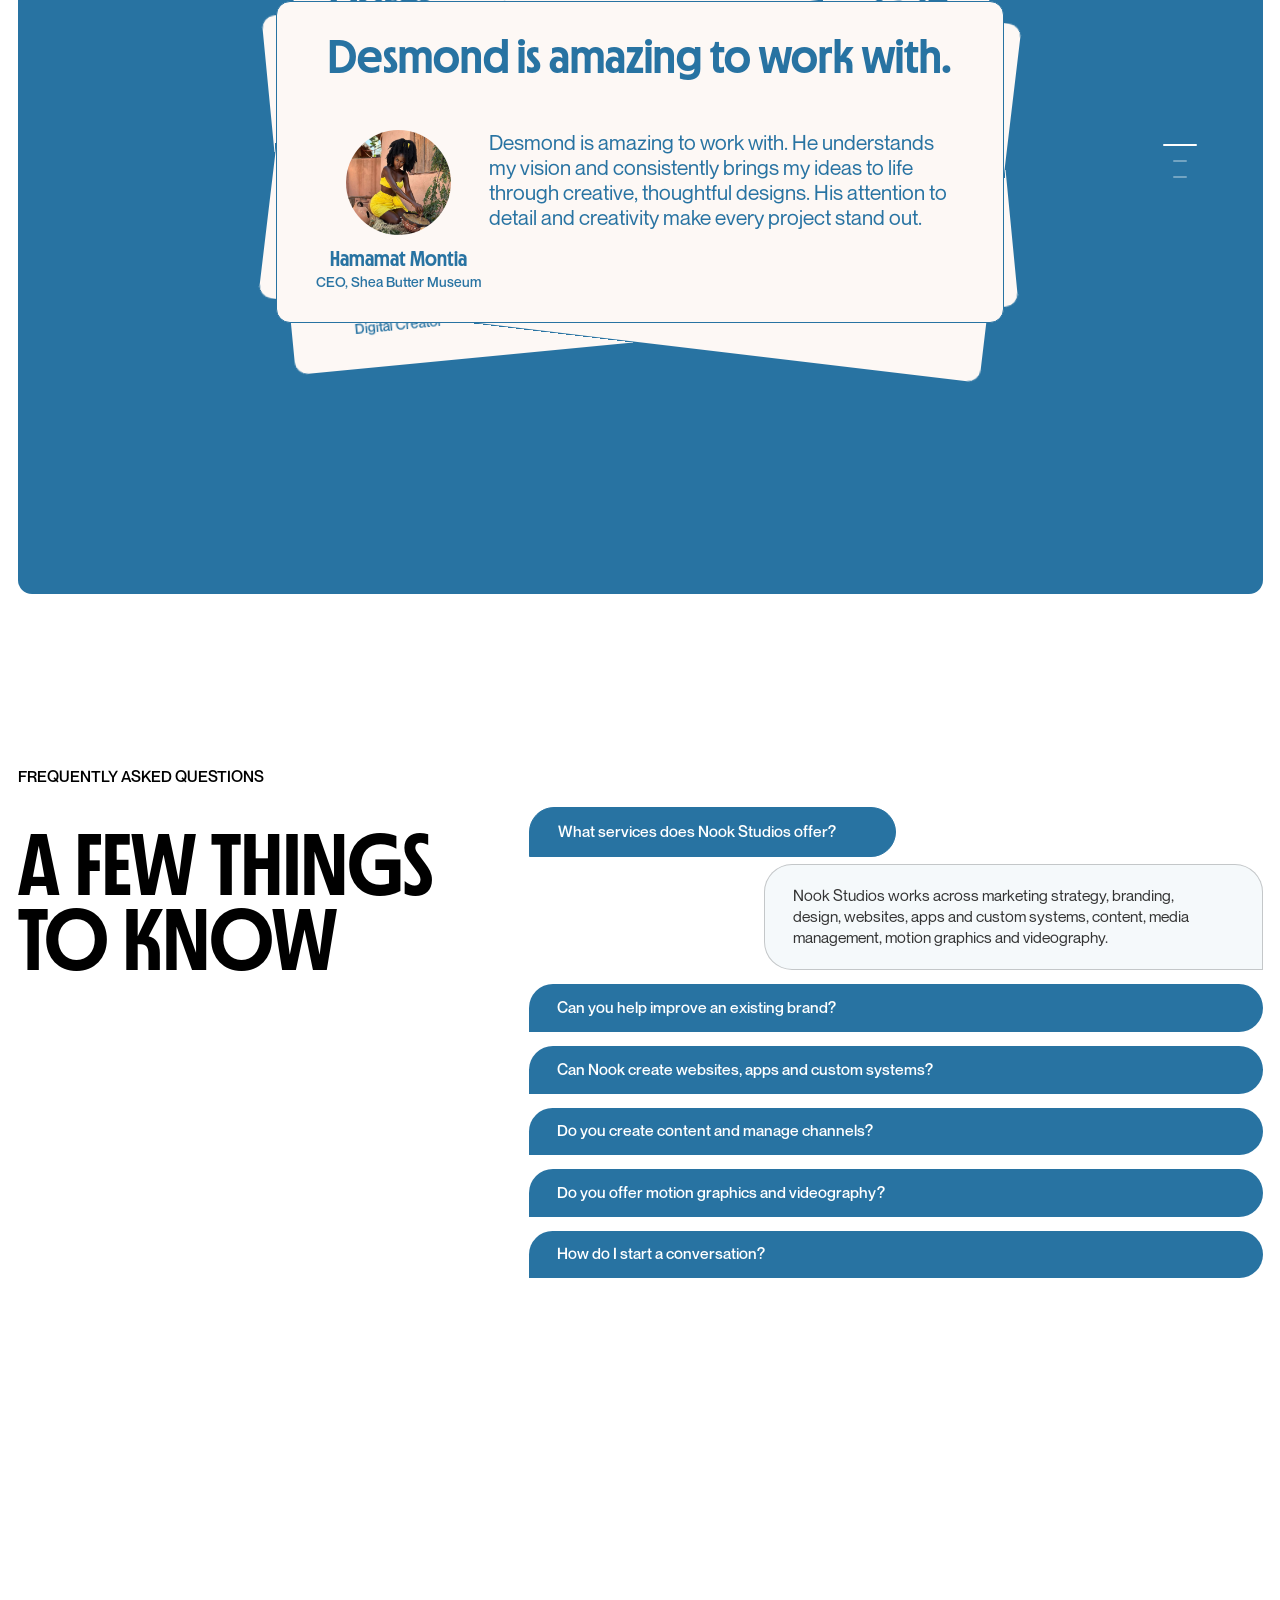
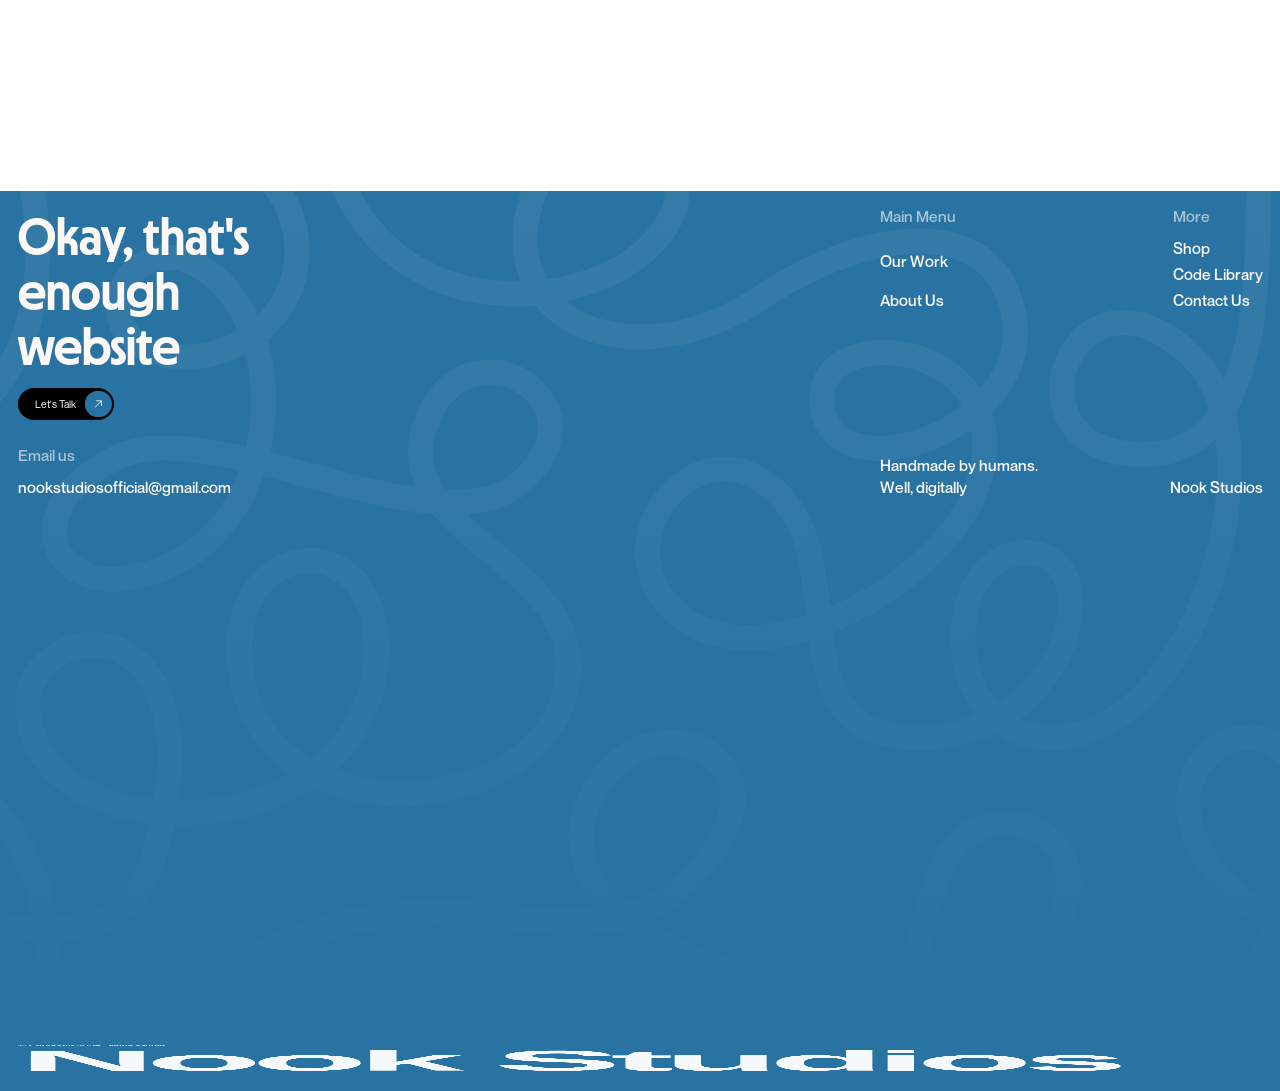
==== commit af15be78: "Move homepage card pills to card tops" ====
--- a/index.html
+++ b/index.html
@@ -2028,7 +2028,7 @@
     }
   })();
 </script>
-</div><div class="section-hero-wrapper"><div class="hero-text"><div class="hero-pill two" style="opacity: 1; transform: none;"><div class="hero-pill-text">Nook Studios</div></div><h1 class="heading" style="opacity: 1;">WE BUILD BRANDS PEOPLE REMEMBER</h1><div class="hero-pill one" style="opacity: 1; transform: none;"><div class="hero-pill-text">Strategy &amp; creativity</div></div><div class="hero-pill three" style="opacity: 1; transform: none;"><div class="hero-pill-text">Thoughtful by design</div></div></div><style id="nook-home-work-marquee-style">.hero-video-loop{mix-blend-mode:normal;overflow:hidden;height:auto!important;align-items:center;position:relative;z-index:1}.nook-home-work-marquee{box-sizing:border-box;width:100%;height:40em;display:flex;align-items:center;overflow:hidden}.nook-home-work-marquee__track{display:flex;width:max-content;flex:0 0 max-content;align-items:center;animation:nookHomeWorkMarquee 22s linear infinite;transform:translate3d(0,0,0);will-change:transform;backface-visibility:hidden}.nook-home-work-marquee__group{display:flex;align-items:center;gap:2em;flex:none;padding-right:2em}.hero-video-loop .team-card{grid-column-gap:1em;grid-row-gap:1em;flex-flow:column;justify-content:flex-start;align-items:flex-start;width:32%;display:flex}.hero-video-loop .team-img-wrapper{border:.5em solid var(--brand-secondary);width:100%;height:auto!important;min-height:0;aspect-ratio:4/5;box-shadow:2px 3px 0 0 var(--brand-black);border-radius:1em;overflow:hidden}.hero-video-loop .team-img{display:block;object-fit:cover;width:100%;height:100%;aspect-ratio:4/5}.hero-video-loop .team-card.nook-home-work-marquee__card{position:relative;display:grid;grid-template-columns:minmax(0,1fr);grid-template-rows:3.2em auto 3.2em;gap:0;align-items:center;justify-items:center;width:clamp(16rem,25vw,22rem);flex:0 0 clamp(16rem,25vw,22rem)}.hero-video-loop .team-card.nook-home-work-marquee__card .team-img-wrapper{grid-column:1;grid-row:2;align-self:stretch}.nook-home-work-marquee__label{position:relative!important;left:auto!important;right:auto!important;top:auto!important;bottom:auto!important;grid-column:1;grid-row:3;z-index:3;justify-self:center;align-self:start;display:flex;align-items:center;justify-content:center;box-sizing:border-box;max-width:calc(100% - 1em);min-height:2.8em;padding:.6em .95em;font-size:1.05em!important;line-height:1.1;text-align:center;white-space:normal;opacity:1!important;transform:translateY(-50%)!important;translate:none!important}.nook-home-work-marquee__label .hero-pill-text{font-size:inherit;line-height:inherit;font-weight:700}.nook-home-work-marquee__label--top{grid-row:1;align-self:end;transform:translateY(50%)!important}@keyframes nookHomeWorkMarquee{from{transform:translate3d(0,0,0)}to{transform:translate3d(-50%,0,0)}}@media(max-width:991px){.nook-home-work-marquee{height:32em}}@media(max-width:767px){.nook-home-work-marquee{height:29em;padding-left:calc((100vw - clamp(15rem,72vw,18rem))/2)}.nook-home-work-marquee__track{animation-duration:14s}.hero-video-loop .team-card.nook-home-work-marquee__card{width:clamp(15rem,72vw,18rem);flex-basis:clamp(15rem,72vw,18rem)}}@media(max-width:479px){.nook-home-work-marquee{height:29em}}@media(prefers-reduced-motion:reduce){.nook-home-work-marquee__track{animation:none}}@media(hover:hover) and (pointer:fine){.nook-home-work-marquee:hover .nook-home-work-marquee__track{animation-play-state:paused}}.section-hero .nook-home-work-marquee__label{opacity:1!important}.nook-home-work-marquee__label{width:fit-content!important;justify-self:center!important;margin-inline:auto!important}.nook-home-work-marquee__label--card-top{position:relative!important;top:-89%!important;transform:translateY(.5em)!important}</style><div class="nook-home-work-marquee" aria-label="Selected Nook Studios work"><div class="nook-home-work-marquee__track"><div class="nook-home-work-marquee__group"><article class="team-card nook-home-work-marquee__card"><div class="team-img-wrapper"><video class="team-img" src="/images/portfolio/bolt-food-groceries-motion.mp4" poster="/images/portfolio/bolt-food-accra-campaign.jpg" aria-label="Bolt Food motion graphics" autoplay muted loop playsinline preload="metadata"></video></div><div class="hero-pill nook-home-work-marquee__label nook-home-work-marquee__label--top nook-home-work-marquee__label--card-top" style="background-color:#f2bed7;"><div class="hero-pill-text" style="color:#08233c;">Motion Graphics/Animation</div></div></article><article class="team-card nook-home-work-marquee__card"><div class="team-img-wrapper"><img class="team-img" src="/images/services/content-social-media.webp" alt="Social media content creator" loading="eager" decoding="async"></div><div class="hero-pill nook-home-work-marquee__label" style="background-color:#f4e85b;"><div class="hero-pill-text" style="color:#08233c;">Social Media Management</div></div></article><article class="team-card nook-home-work-marquee__card"><div class="team-img-wrapper"><img class="team-img" src="/images/portfolio/portfolio-04.webp" alt="Bolt Food delivery flyer" loading="eager" decoding="async"></div><div class="hero-pill nook-home-work-marquee__label nook-home-work-marquee__label--top nook-home-work-marquee__label--card-top" style="background-color:#c6e8f1;"><div class="hero-pill-text" style="color:#08233c;">Branding &amp; Design</div></div></article><article class="team-card nook-home-work-marquee__card"><div class="team-img-wrapper"><img class="team-img" src="/images/portfolio/portfolio-15.webp" alt="Kwamana Gardens Website" loading="eager" decoding="async"></div><div class="hero-pill nook-home-work-marquee__label" style="background-color:#bfe1bd;"><div class="hero-pill-text" style="color:#08233c;">Web/App &amp; Softwares</div></div></article><article class="team-card nook-home-work-marquee__card"><div class="team-img-wrapper"><video class="team-img" src="/images/motion/lv_0_20261010020323.mp4" poster="/images/homepage/video-production-project-2-poster.jpg" aria-label="Video Production Project 2" autoplay muted loop playsinline preload="metadata"></video></div><div class="hero-pill nook-home-work-marquee__label nook-home-work-marquee__label--top nook-home-work-marquee__label--card-top" style="background-color:#f5c191;"><div class="hero-pill-text" style="color:#08233c;">Video Production</div></div></article><article class="team-card nook-home-work-marquee__card"><div class="team-img-wrapper"><img class="team-img" src="/images/portfolio/portrait-session-red-backdrop-01.webp" alt="Studio Portrait in White and Gold — Standing" loading="eager" decoding="async"></div><div class="hero-pill nook-home-work-marquee__label" style="background-color:#d8c9ed;"><div class="hero-pill-text" style="color:#08233c;">Photography</div></div></article><article class="team-card nook-home-work-marquee__card"><div class="team-img-wrapper"><video class="team-img" src="/images/portfolio/print-banner-printing.mp4" poster="/images/portfolio/print-banner-event.jpg" aria-label="Banner printing" autoplay muted loop playsinline preload="metadata"></video></div><div class="hero-pill nook-home-work-marquee__label nook-home-work-marquee__label--top nook-home-work-marquee__label--card-top" style="background-color:#f2bed7;"><div class="hero-pill-text" style="color:#08233c;">Prints</div></div></article></div><div class="nook-home-work-marquee__group" aria-hidden="true"><article class="team-card nook-home-work-marquee__card"><div class="team-img-wrapper"><video class="team-img" src="/images/portfolio/bolt-food-groceries-motion.mp4" poster="/images/portfolio/bolt-food-accra-campaign.jpg" aria-label="" autoplay muted loop playsinline preload="metadata"></video></div><div class="hero-pill nook-home-work-marquee__label nook-home-work-marquee__label--top nook-home-work-marquee__label--card-top" style="background-color:#f2bed7;"><div class="hero-pill-text" style="color:#08233c;">Motion Graphics/Animation</div></div></article><article class="team-card nook-home-work-marquee__card"><div class="team-img-wrapper"><img class="team-img" src="/images/services/content-social-media.webp" alt="" loading="eager" decoding="async"></div><div class="hero-pill nook-home-work-marquee__label" style="background-color:#f4e85b;"><div class="hero-pill-text" style="color:#08233c;">Social Media Management</div></div></article><article class="team-card nook-home-work-marquee__card"><div class="team-img-wrapper"><img class="team-img" src="/images/portfolio/portfolio-04.webp" alt="" loading="eager" decoding="async"></div><div class="hero-pill nook-home-work-marquee__label nook-home-work-marquee__label--top nook-home-work-marquee__label--card-top" style="background-color:#c6e8f1;"><div class="hero-pill-text" style="color:#08233c;">Branding &amp; Design</div></div></article><article class="team-card nook-home-work-marquee__card"><div class="team-img-wrapper"><img class="team-img" src="/images/portfolio/portfolio-15.webp" alt="" loading="eager" decoding="async"></div><div class="hero-pill nook-home-work-marquee__label" style="background-color:#bfe1bd;"><div class="hero-pill-text" style="color:#08233c;">Web/App &amp; Softwares</div></div></article><article class="team-card nook-home-work-marquee__card"><div class="team-img-wrapper"><video class="team-img" src="/images/motion/lv_0_20261010020323.mp4" poster="/images/homepage/video-production-project-2-poster.jpg" aria-label="" autoplay muted loop playsinline preload="metadata"></video></div><div class="hero-pill nook-home-work-marquee__label nook-home-work-marquee__label--top nook-home-work-marquee__label--card-top" style="background-color:#f5c191;"><div class="hero-pill-text" style="color:#08233c;">Video Production</div></div></article><article class="team-card nook-home-work-marquee__card"><div class="team-img-wrapper"><img class="team-img" src="/images/portfolio/portrait-session-red-backdrop-01.webp" alt="" loading="eager" decoding="async"></div><div class="hero-pill nook-home-work-marquee__label" style="background-color:#d8c9ed;"><div class="hero-pill-text" style="color:#08233c;">Photography</div></div></article><article class="team-card nook-home-work-marquee__card"><div class="team-img-wrapper"><video class="team-img" src="/images/portfolio/print-banner-printing.mp4" poster="/images/portfolio/print-banner-event.jpg" aria-label="" autoplay muted loop playsinline preload="metadata"></video></div><div class="hero-pill nook-home-work-marquee__label nook-home-work-marquee__label--top nook-home-work-marquee__label--card-top" style="background-color:#f2bed7;"><div class="hero-pill-text" style="color:#08233c;">Prints</div></div></article></div></div></div><script id="nook-home-work-marquee-loop-fix">(function(){var viewport=document.querySelector(".nook-home-work-marquee"),track=viewport&&viewport.querySelector(".nook-home-work-marquee__track"),groups=track&&Array.prototype.slice.call(track.children);if(!track||!groups||groups.length<2)return;var first=groups[0],copy=groups[1],cards=Array.prototype.slice.call(first.querySelectorAll(".nook-home-work-marquee__card")),copyCards=Array.prototype.slice.call(copy.querySelectorAll(".nook-home-work-marquee__card")),mobile=window.matchMedia("(max-width: 767px)");function sync(){cards.forEach(function(card,index){var width=card.getBoundingClientRect().width,target=copyCards[index];if(!target||!width)return;target.style.setProperty("width",width+"px","important");target.style.setProperty("flex","0 0 "+width+"px","important");});var groupWidth=first.getBoundingClientRect().width;if(groupWidth){var priorSpeed=mobile.matches?84.5078:41.3068;track.style.animationDuration=(groupWidth/priorSpeed).toFixed(2)+"s";}}sync();if("ResizeObserver" in window)new ResizeObserver(sync).observe(first);window.addEventListener("resize",sync,{passive:true});if(mobile.addEventListener)mobile.addEventListener("change",sync);if(document.fonts&&document.fonts.ready)document.fonts.ready.then(sync);})();</script><script id="nook-home-work-marquee-video-script">(function(){var viewport=document.querySelector(".nook-home-work-marquee");if(!viewport)return;var videos=Array.prototype.slice.call(viewport.querySelectorAll("video"));videos.forEach(function(video){video.muted=true;video.defaultMuted=true;});if(!("IntersectionObserver" in window)){videos.forEach(function(video){video.play().catch(function(){});});return;}var observer=new IntersectionObserver(function(entries){entries.forEach(function(entry){if(entry.isIntersecting)entry.target.play().catch(function(){});else entry.target.pause();});},{root:viewport,threshold:0.12});videos.forEach(function(video){observer.observe(video);});})();</script><div class="hero-path-svg-left"><div class="code-embed-3 w-embed"><svg fill="none" height="100%" viewbox="0 0 229 599" width="100%" xmlns="http://www.w3.org/2000/svg">
+</div><div class="section-hero-wrapper"><div class="hero-text"><div class="hero-pill two" style="opacity: 1; transform: none;"><div class="hero-pill-text">Nook Studios</div></div><h1 class="heading" style="opacity: 1;">WE BUILD BRANDS PEOPLE REMEMBER</h1><div class="hero-pill one" style="opacity: 1; transform: none;"><div class="hero-pill-text">Strategy &amp; creativity</div></div><div class="hero-pill three" style="opacity: 1; transform: none;"><div class="hero-pill-text">Thoughtful by design</div></div></div><style id="nook-home-work-marquee-style">.hero-video-loop{mix-blend-mode:normal;overflow:hidden;height:auto!important;align-items:center;position:relative;z-index:1}.nook-home-work-marquee{box-sizing:border-box;width:100%;height:40em;display:flex;align-items:center;overflow:hidden}.nook-home-work-marquee__track{display:flex;width:max-content;flex:0 0 max-content;align-items:center;animation:nookHomeWorkMarquee 22s linear infinite;transform:translate3d(0,0,0);will-change:transform;backface-visibility:hidden}.nook-home-work-marquee__group{display:flex;align-items:center;gap:2em;flex:none;padding-right:2em}.hero-video-loop .team-card{grid-column-gap:1em;grid-row-gap:1em;flex-flow:column;justify-content:flex-start;align-items:flex-start;width:32%;display:flex}.hero-video-loop .team-img-wrapper{border:.5em solid var(--brand-secondary);width:100%;height:auto!important;min-height:0;aspect-ratio:4/5;box-shadow:2px 3px 0 0 var(--brand-black);border-radius:1em;overflow:hidden}.hero-video-loop .team-img{display:block;object-fit:cover;width:100%;height:100%;aspect-ratio:4/5}.hero-video-loop .team-card.nook-home-work-marquee__card{position:relative;display:grid;grid-template-columns:minmax(0,1fr);grid-template-rows:3.2em auto 3.2em;gap:0;align-items:center;justify-items:center;width:clamp(16rem,25vw,22rem);flex:0 0 clamp(16rem,25vw,22rem)}.hero-video-loop .team-card.nook-home-work-marquee__card .team-img-wrapper{grid-column:1;grid-row:2;align-self:stretch}.nook-home-work-marquee__label{position:relative!important;left:auto!important;right:auto!important;top:auto!important;bottom:auto!important;grid-column:1;grid-row:3;z-index:3;justify-self:center;align-self:start;display:flex;align-items:center;justify-content:center;box-sizing:border-box;max-width:calc(100% - 1em);min-height:2.8em;padding:.6em .95em;font-size:1.05em!important;line-height:1.1;text-align:center;white-space:normal;opacity:1!important;transform:translateY(-50%)!important;translate:none!important}.nook-home-work-marquee__label .hero-pill-text{font-size:inherit;line-height:inherit;font-weight:700}.nook-home-work-marquee__label--top{grid-row:1;align-self:end;transform:translateY(50%)!important}@keyframes nookHomeWorkMarquee{from{transform:translate3d(0,0,0)}to{transform:translate3d(-50%,0,0)}}@media(max-width:991px){.nook-home-work-marquee{height:32em}}@media(max-width:767px){.nook-home-work-marquee{height:29em;padding-left:calc((100vw - clamp(15rem,72vw,18rem))/2)}.nook-home-work-marquee__track{animation-duration:14s}.hero-video-loop .team-card.nook-home-work-marquee__card{width:clamp(15rem,72vw,18rem);flex-basis:clamp(15rem,72vw,18rem)}}@media(max-width:479px){.nook-home-work-marquee{height:29em}}@media(prefers-reduced-motion:reduce){.nook-home-work-marquee__track{animation:none}}@media(hover:hover) and (pointer:fine){.nook-home-work-marquee:hover .nook-home-work-marquee__track{animation-play-state:paused}}.section-hero .nook-home-work-marquee__label{opacity:1!important}.nook-home-work-marquee__label{width:fit-content!important;justify-self:center!important;margin-inline:auto!important}.nook-home-work-marquee__label--card-top{transform:translateY(calc(-32em - 1em))!important}@media screen and (max-width:991px){.nook-home-work-marquee__label--card-top{transform:translateY(calc(-24em - 1em))!important}}@media screen and (max-width:767px){.nook-home-work-marquee__label--card-top{transform:translateY(calc(-20em - 1em))!important}}@media screen and (max-width:479px){.nook-home-work-marquee__label--card-top{transform:translateY(calc(-28em + .35em))!important}}</style><div class="nook-home-work-marquee" aria-label="Selected Nook Studios work"><div class="nook-home-work-marquee__track"><div class="nook-home-work-marquee__group"><article class="team-card nook-home-work-marquee__card"><div class="team-img-wrapper"><video class="team-img" src="/images/portfolio/bolt-food-groceries-motion.mp4" poster="/images/portfolio/bolt-food-accra-campaign.jpg" aria-label="Bolt Food motion graphics" autoplay muted loop playsinline preload="metadata"></video></div><div class="hero-pill nook-home-work-marquee__label nook-home-work-marquee__label--top nook-home-work-marquee__label--card-top" style="background-color:#f2bed7;"><div class="hero-pill-text" style="color:#08233c;">Motion Graphics/Animation</div></div></article><article class="team-card nook-home-work-marquee__card"><div class="team-img-wrapper"><img class="team-img" src="/images/services/content-social-media.webp" alt="Social media content creator" loading="eager" decoding="async"></div><div class="hero-pill nook-home-work-marquee__label" style="background-color:#f4e85b;"><div class="hero-pill-text" style="color:#08233c;">Social Media Management</div></div></article><article class="team-card nook-home-work-marquee__card"><div class="team-img-wrapper"><img class="team-img" src="/images/portfolio/portfolio-04.webp" alt="Bolt Food delivery flyer" loading="eager" decoding="async"></div><div class="hero-pill nook-home-work-marquee__label nook-home-work-marquee__label--top nook-home-work-marquee__label--card-top" style="background-color:#c6e8f1;"><div class="hero-pill-text" style="color:#08233c;">Branding &amp; Design</div></div></article><article class="team-card nook-home-work-marquee__card"><div class="team-img-wrapper"><img class="team-img" src="/images/portfolio/portfolio-15.webp" alt="Kwamana Gardens Website" loading="eager" decoding="async"></div><div class="hero-pill nook-home-work-marquee__label" style="background-color:#bfe1bd;"><div class="hero-pill-text" style="color:#08233c;">Web/App &amp; Softwares</div></div></article><article class="team-card nook-home-work-marquee__card"><div class="team-img-wrapper"><video class="team-img" src="/images/motion/lv_0_20261010020323.mp4" poster="/images/homepage/video-production-project-2-poster.jpg" aria-label="Video Production Project 2" autoplay muted loop playsinline preload="metadata"></video></div><div class="hero-pill nook-home-work-marquee__label nook-home-work-marquee__label--top nook-home-work-marquee__label--card-top" style="background-color:#f5c191;"><div class="hero-pill-text" style="color:#08233c;">Video Production</div></div></article><article class="team-card nook-home-work-marquee__card"><div class="team-img-wrapper"><img class="team-img" src="/images/portfolio/portrait-session-red-backdrop-01.webp" alt="Studio Portrait in White and Gold — Standing" loading="eager" decoding="async"></div><div class="hero-pill nook-home-work-marquee__label" style="background-color:#d8c9ed;"><div class="hero-pill-text" style="color:#08233c;">Photography</div></div></article><article class="team-card nook-home-work-marquee__card"><div class="team-img-wrapper"><video class="team-img" src="/images/portfolio/print-banner-printing.mp4" poster="/images/portfolio/print-banner-event.jpg" aria-label="Banner printing" autoplay muted loop playsinline preload="metadata"></video></div><div class="hero-pill nook-home-work-marquee__label nook-home-work-marquee__label--top nook-home-work-marquee__label--card-top" style="background-color:#f2bed7;"><div class="hero-pill-text" style="color:#08233c;">Prints</div></div></article></div><div class="nook-home-work-marquee__group" aria-hidden="true"><article class="team-card nook-home-work-marquee__card"><div class="team-img-wrapper"><video class="team-img" src="/images/portfolio/bolt-food-groceries-motion.mp4" poster="/images/portfolio/bolt-food-accra-campaign.jpg" aria-label="" autoplay muted loop playsinline preload="metadata"></video></div><div class="hero-pill nook-home-work-marquee__label nook-home-work-marquee__label--top nook-home-work-marquee__label--card-top" style="background-color:#f2bed7;"><div class="hero-pill-text" style="color:#08233c;">Motion Graphics/Animation</div></div></article><article class="team-card nook-home-work-marquee__card"><div class="team-img-wrapper"><img class="team-img" src="/images/services/content-social-media.webp" alt="" loading="eager" decoding="async"></div><div class="hero-pill nook-home-work-marquee__label" style="background-color:#f4e85b;"><div class="hero-pill-text" style="color:#08233c;">Social Media Management</div></div></article><article class="team-card nook-home-work-marquee__card"><div class="team-img-wrapper"><img class="team-img" src="/images/portfolio/portfolio-04.webp" alt="" loading="eager" decoding="async"></div><div class="hero-pill nook-home-work-marquee__label nook-home-work-marquee__label--top nook-home-work-marquee__label--card-top" style="background-color:#c6e8f1;"><div class="hero-pill-text" style="color:#08233c;">Branding &amp; Design</div></div></article><article class="team-card nook-home-work-marquee__card"><div class="team-img-wrapper"><img class="team-img" src="/images/portfolio/portfolio-15.webp" alt="" loading="eager" decoding="async"></div><div class="hero-pill nook-home-work-marquee__label" style="background-color:#bfe1bd;"><div class="hero-pill-text" style="color:#08233c;">Web/App &amp; Softwares</div></div></article><article class="team-card nook-home-work-marquee__card"><div class="team-img-wrapper"><video class="team-img" src="/images/motion/lv_0_20261010020323.mp4" poster="/images/homepage/video-production-project-2-poster.jpg" aria-label="" autoplay muted loop playsinline preload="metadata"></video></div><div class="hero-pill nook-home-work-marquee__label nook-home-work-marquee__label--top nook-home-work-marquee__label--card-top" style="background-color:#f5c191;"><div class="hero-pill-text" style="color:#08233c;">Video Production</div></div></article><article class="team-card nook-home-work-marquee__card"><div class="team-img-wrapper"><img class="team-img" src="/images/portfolio/portrait-session-red-backdrop-01.webp" alt="" loading="eager" decoding="async"></div><div class="hero-pill nook-home-work-marquee__label" style="background-color:#d8c9ed;"><div class="hero-pill-text" style="color:#08233c;">Photography</div></div></article><article class="team-card nook-home-work-marquee__card"><div class="team-img-wrapper"><video class="team-img" src="/images/portfolio/print-banner-printing.mp4" poster="/images/portfolio/print-banner-event.jpg" aria-label="" autoplay muted loop playsinline preload="metadata"></video></div><div class="hero-pill nook-home-work-marquee__label nook-home-work-marquee__label--top nook-home-work-marquee__label--card-top" style="background-color:#f2bed7;"><div class="hero-pill-text" style="color:#08233c;">Prints</div></div></article></div></div></div><script id="nook-home-work-marquee-loop-fix">(function(){var viewport=document.querySelector(".nook-home-work-marquee"),track=viewport&&viewport.querySelector(".nook-home-work-marquee__track"),groups=track&&Array.prototype.slice.call(track.children);if(!track||!groups||groups.length<2)return;var first=groups[0],copy=groups[1],cards=Array.prototype.slice.call(first.querySelectorAll(".nook-home-work-marquee__card")),copyCards=Array.prototype.slice.call(copy.querySelectorAll(".nook-home-work-marquee__card")),mobile=window.matchMedia("(max-width: 767px)");function sync(){cards.forEach(function(card,index){var width=card.getBoundingClientRect().width,target=copyCards[index];if(!target||!width)return;target.style.setProperty("width",width+"px","important");target.style.setProperty("flex","0 0 "+width+"px","important");});var groupWidth=first.getBoundingClientRect().width;if(groupWidth){var priorSpeed=mobile.matches?84.5078:41.3068;track.style.animationDuration=(groupWidth/priorSpeed).toFixed(2)+"s";}}sync();if("ResizeObserver" in window)new ResizeObserver(sync).observe(first);window.addEventListener("resize",sync,{passive:true});if(mobile.addEventListener)mobile.addEventListener("change",sync);if(document.fonts&&document.fonts.ready)document.fonts.ready.then(sync);})();</script><script id="nook-home-work-marquee-video-script">(function(){var viewport=document.querySelector(".nook-home-work-marquee");if(!viewport)return;var videos=Array.prototype.slice.call(viewport.querySelectorAll("video"));videos.forEach(function(video){video.muted=true;video.defaultMuted=true;});if(!("IntersectionObserver" in window)){videos.forEach(function(video){video.play().catch(function(){});});return;}var observer=new IntersectionObserver(function(entries){entries.forEach(function(entry){if(entry.isIntersecting)entry.target.play().catch(function(){});else entry.target.pause();});},{root:viewport,threshold:0.12});videos.forEach(function(video){observer.observe(video);});})();</script><div class="hero-path-svg-left"><div class="code-embed-3 w-embed"><svg fill="none" height="100%" viewbox="0 0 229 599" width="100%" xmlns="http://www.w3.org/2000/svg">
 <path d="M33.502 584.112C104.502 557.112 147.911 474.964 143.002 393.612C139.502 335.612 106.002 281.612 59.0025 252.612C7.82072 221.032 -4.20053 385.572 52.5031 405.612C140.218 436.612 225.002 369.112 212.002 252.612C208.376 220.111 192.539 178.612 152.002 121.612C117.866 73.6124 42.0029 11.6124 42.0029 11.6124" stroke="#2873a2" stroke-width="30"></path>
 </svg>
 </div></div><div class="hero-path-svg-right"><div class="code-embed-2 w-embed"><svg fill="none" height="100%" viewbox="0 0 354 487" width="100%" xmlns="http://www.w3.org/2000/svg">
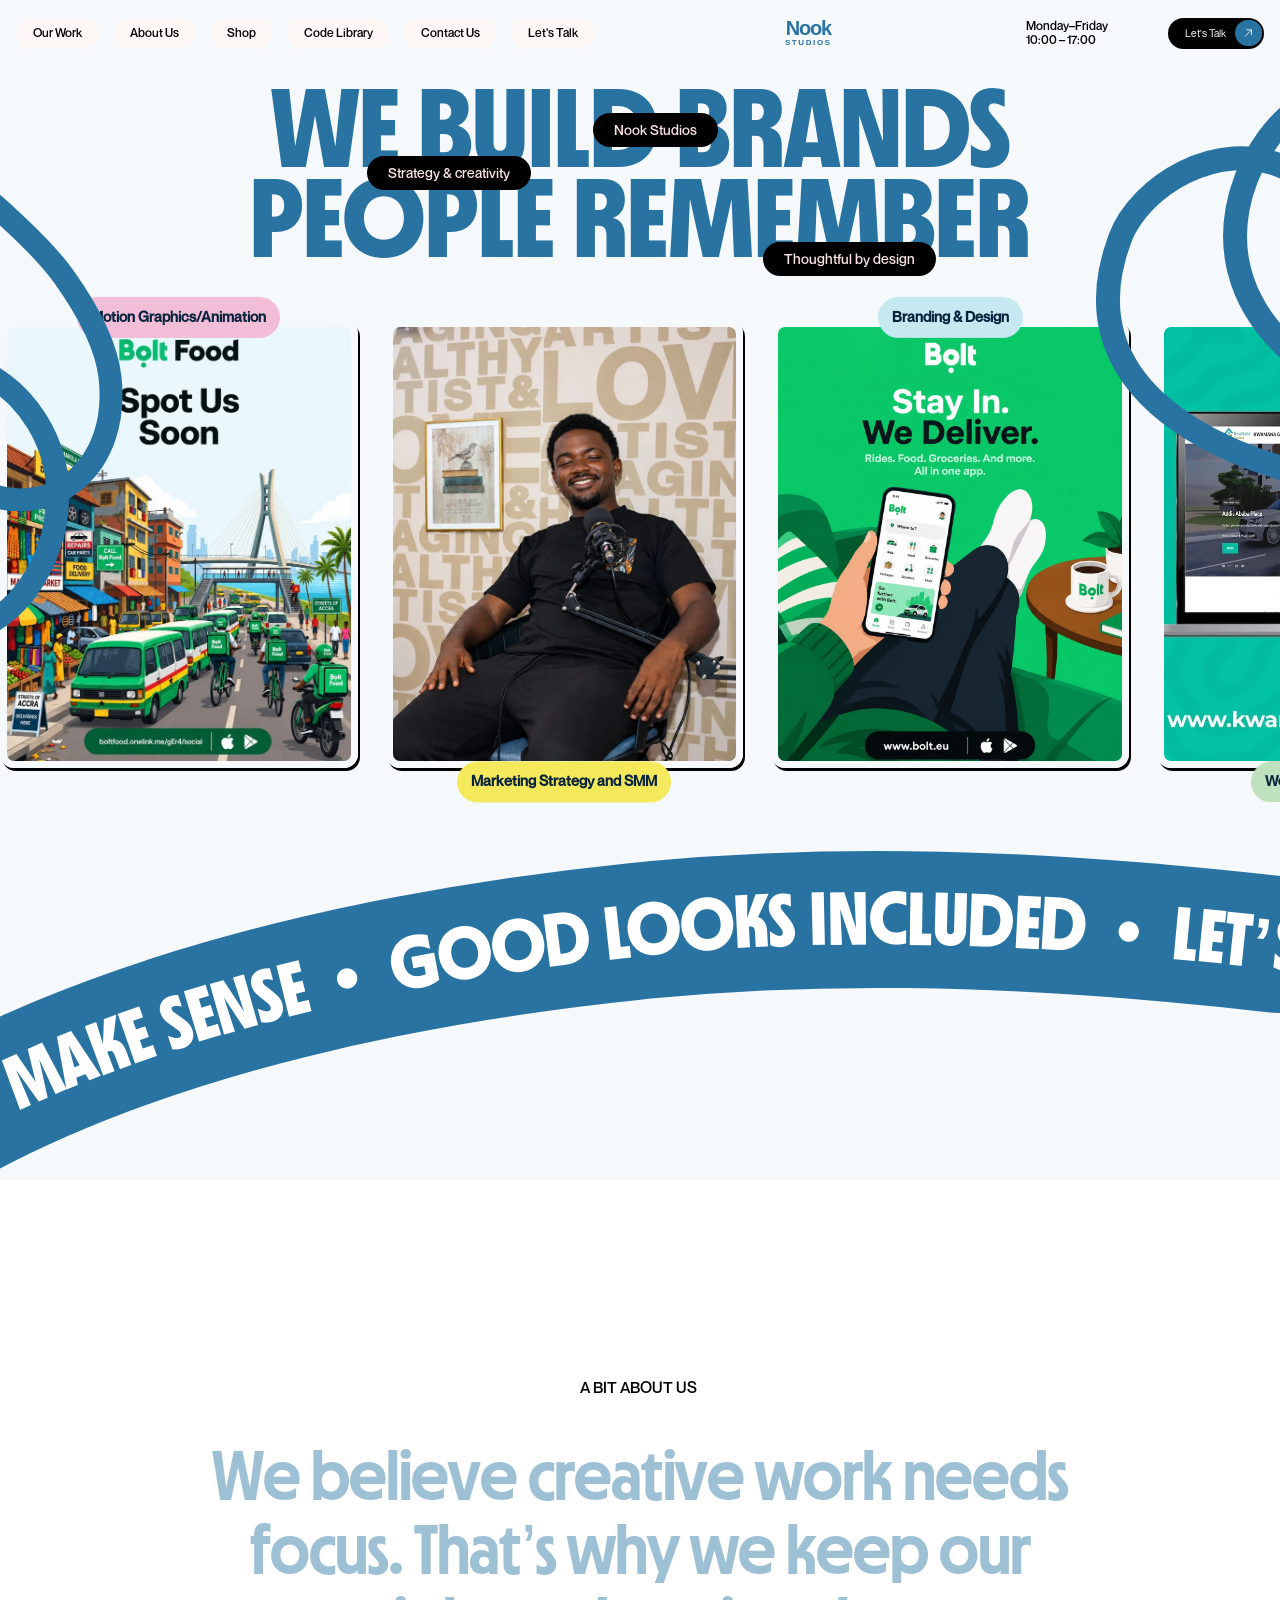
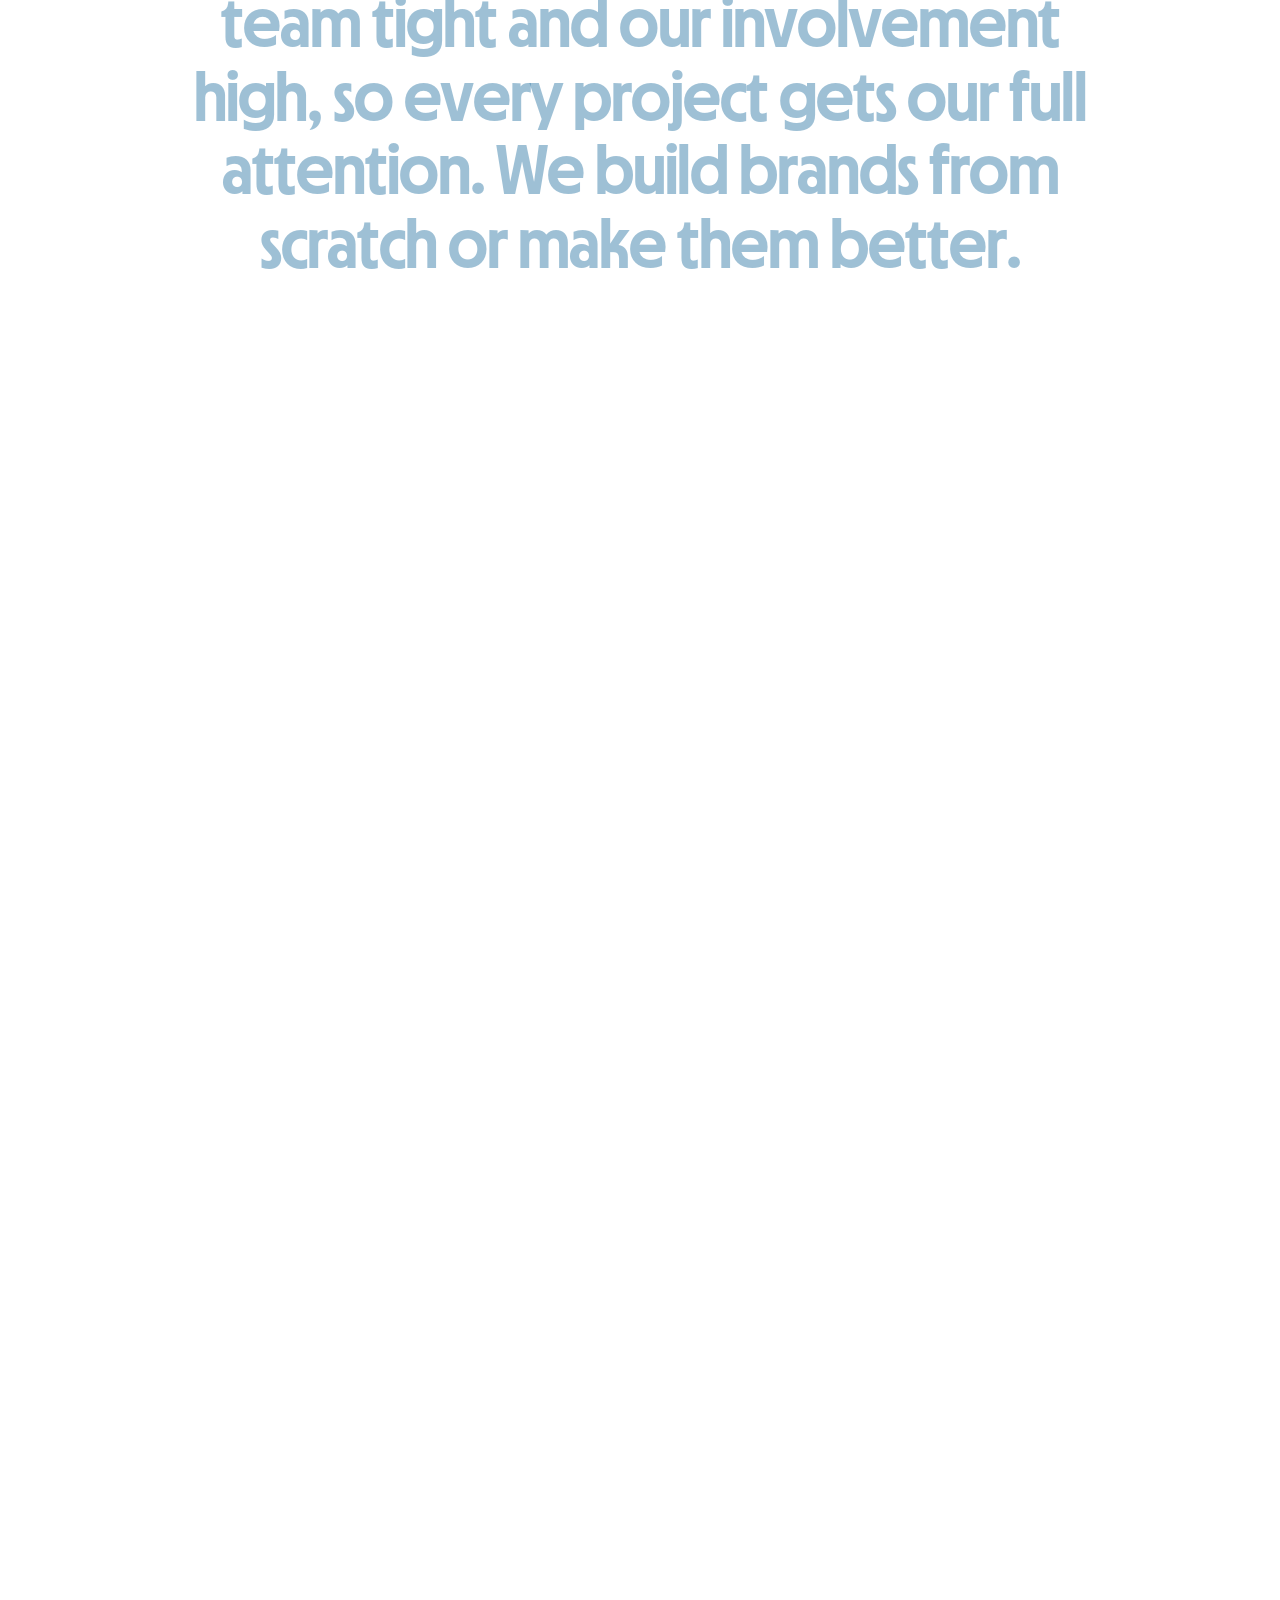
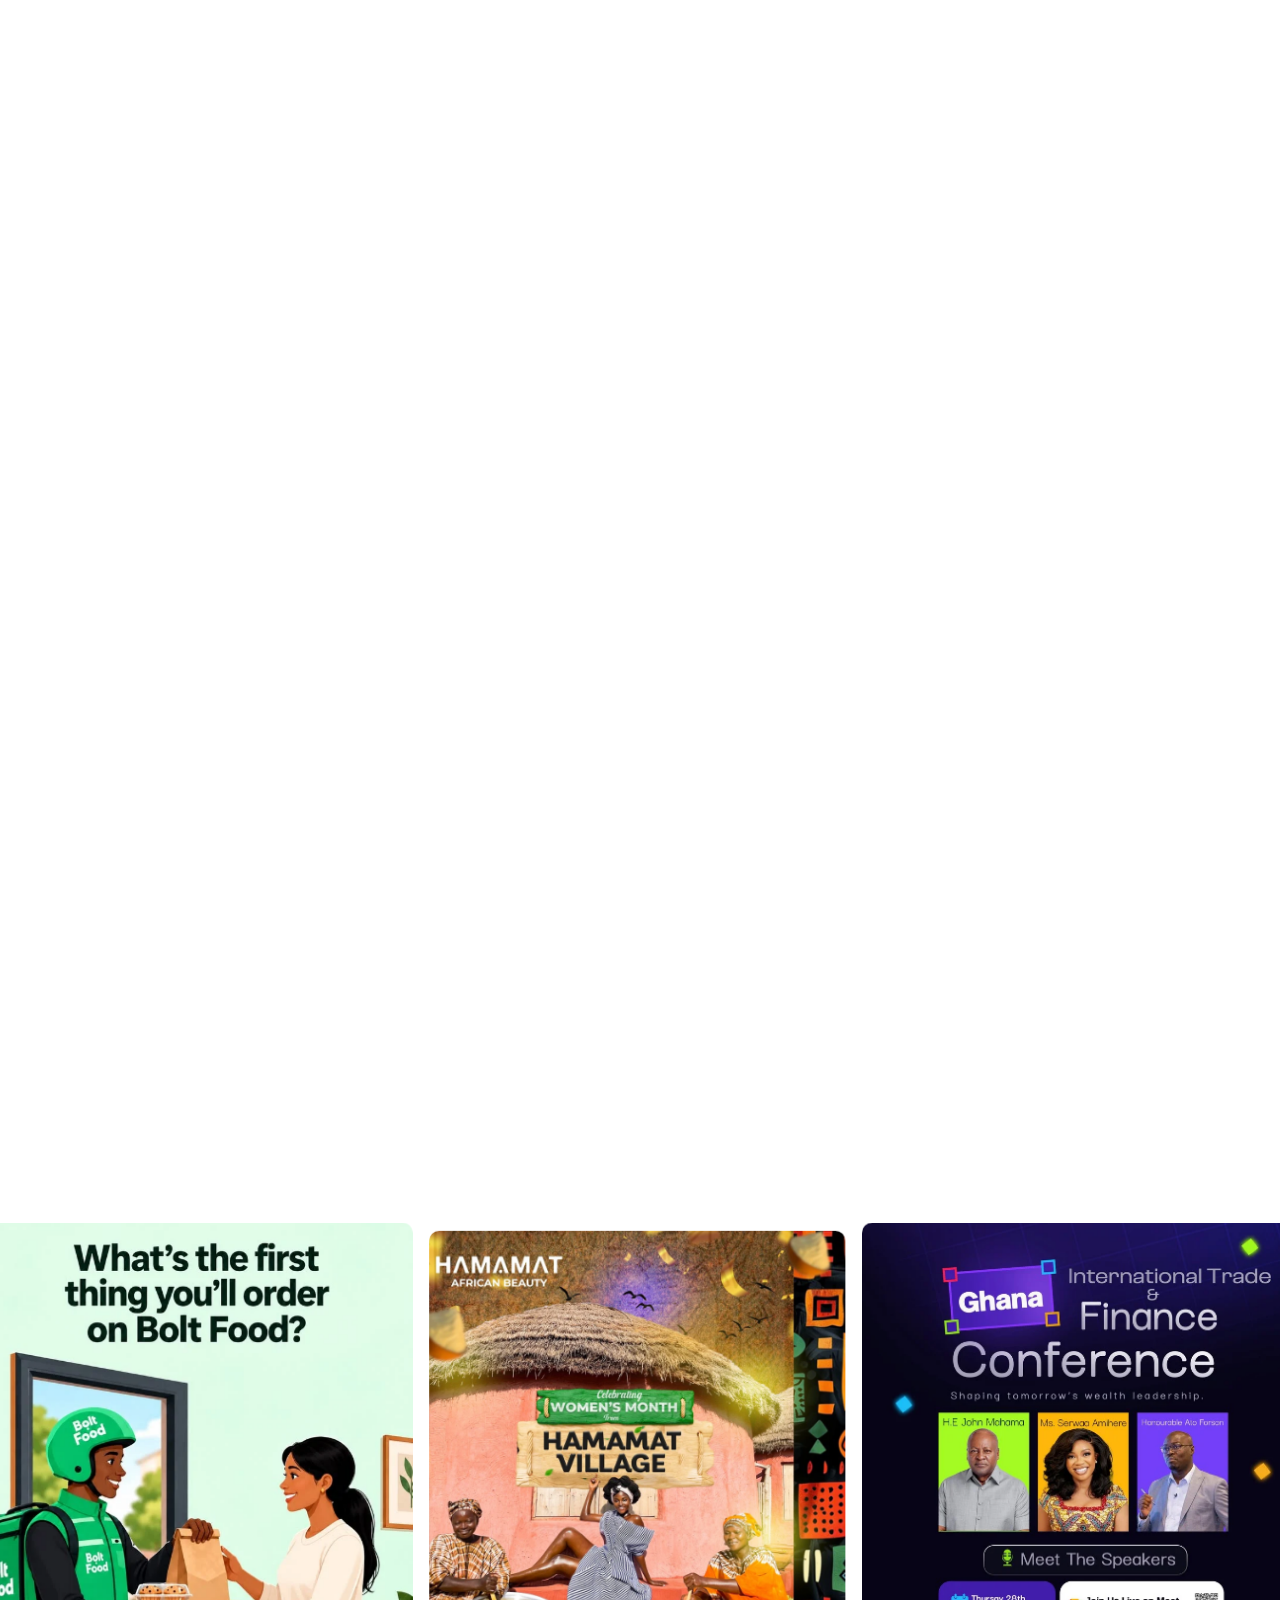
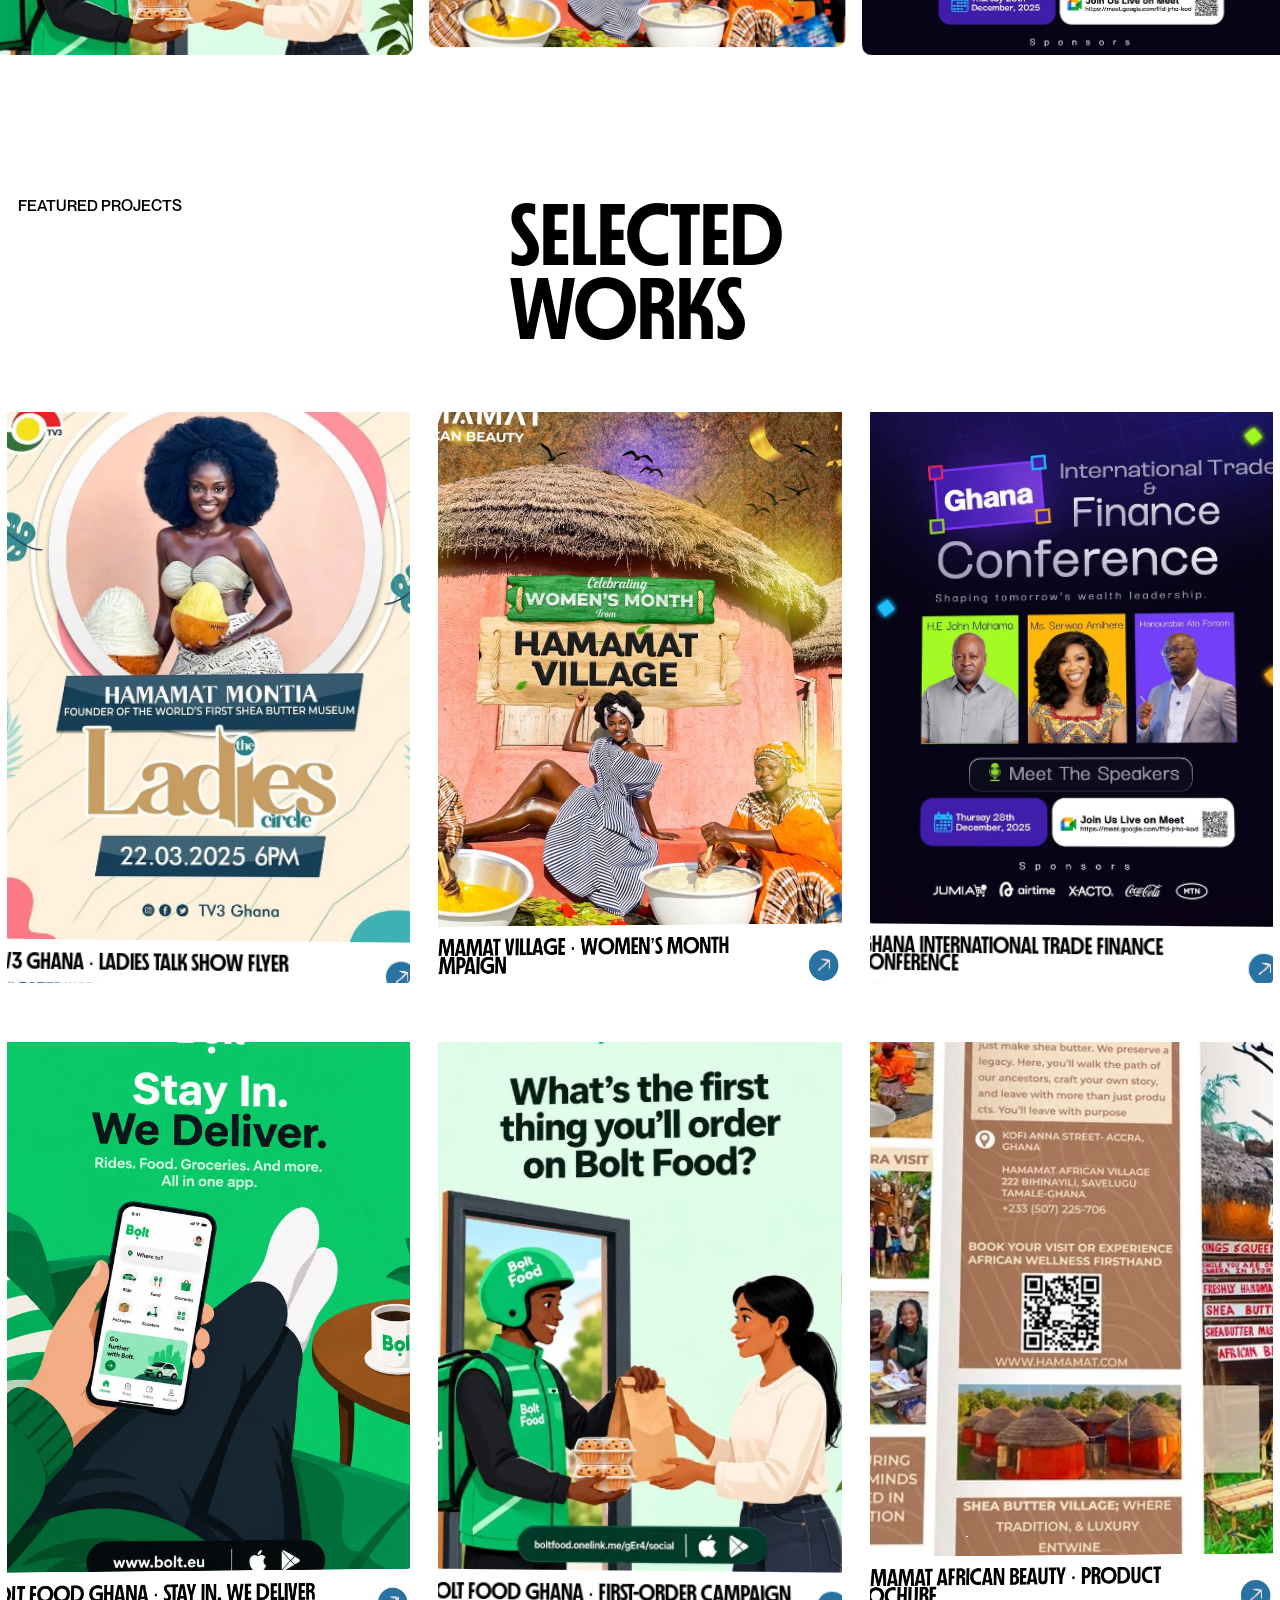
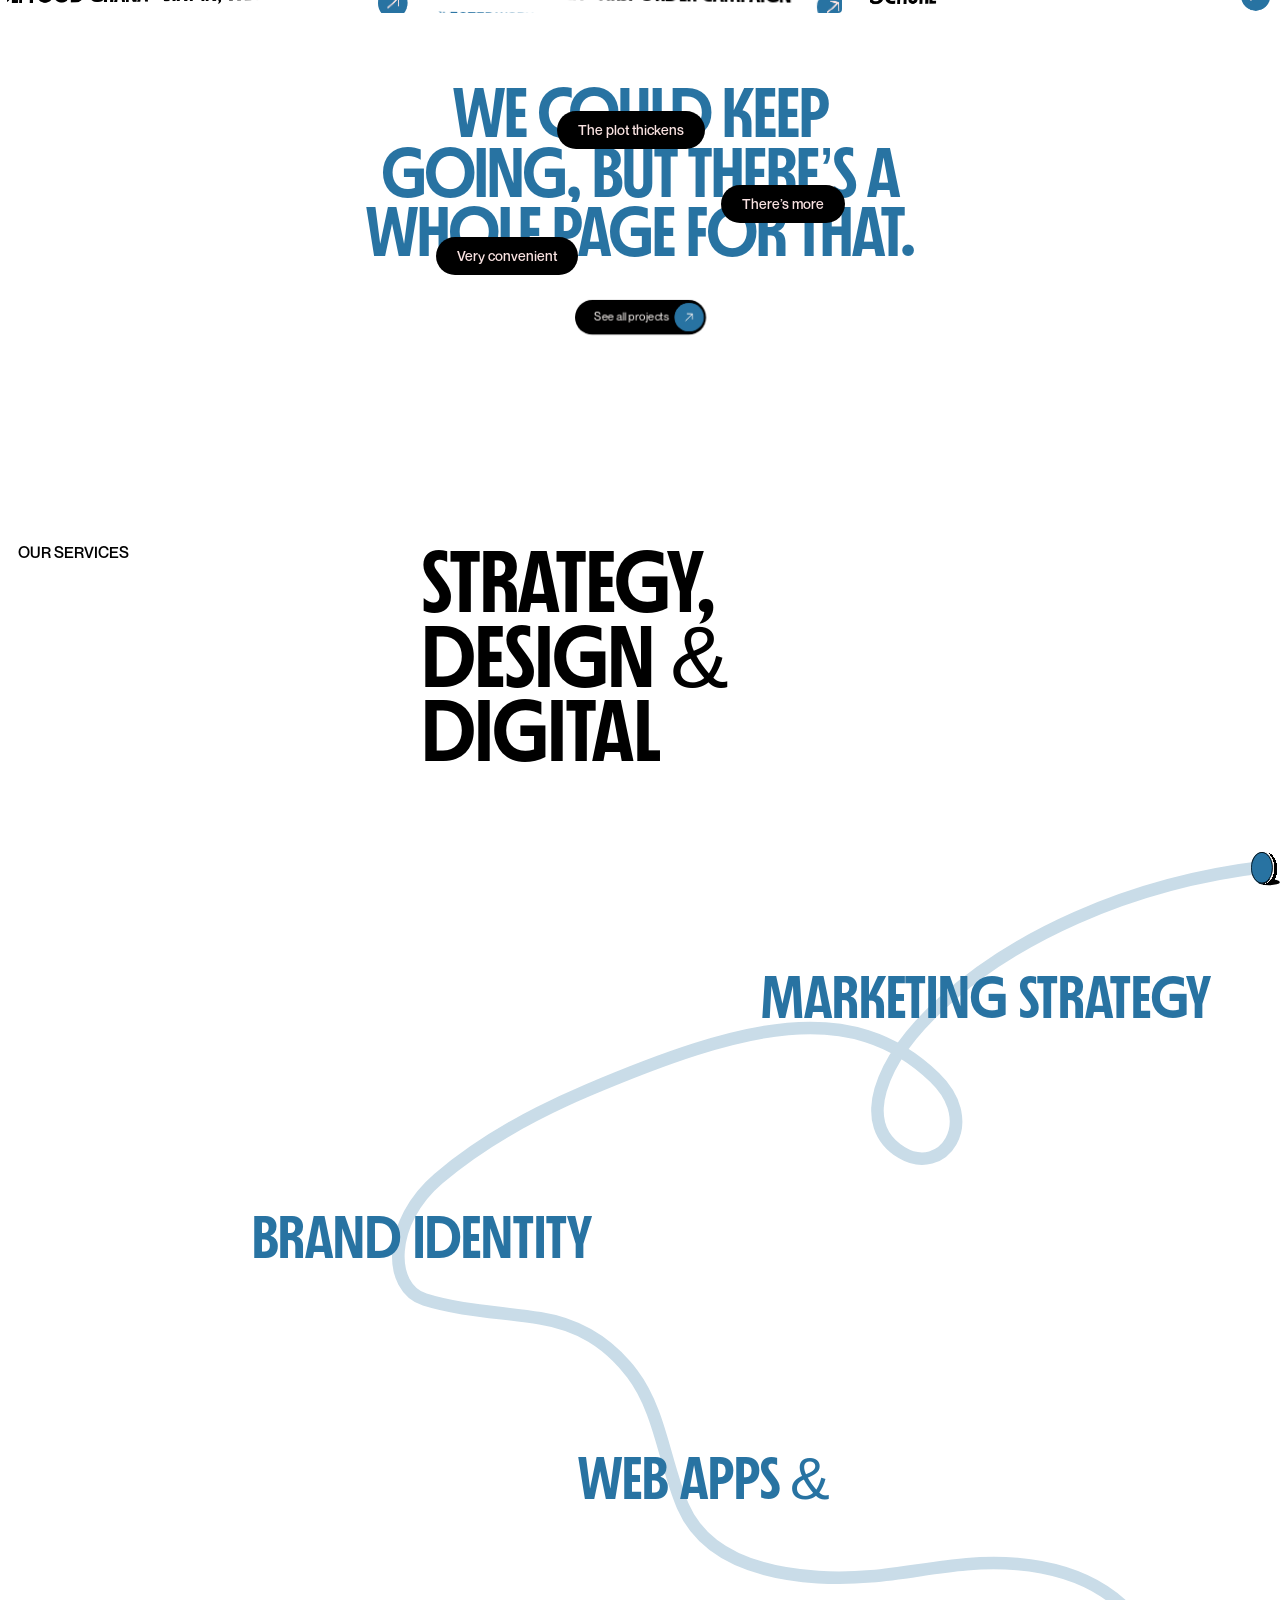
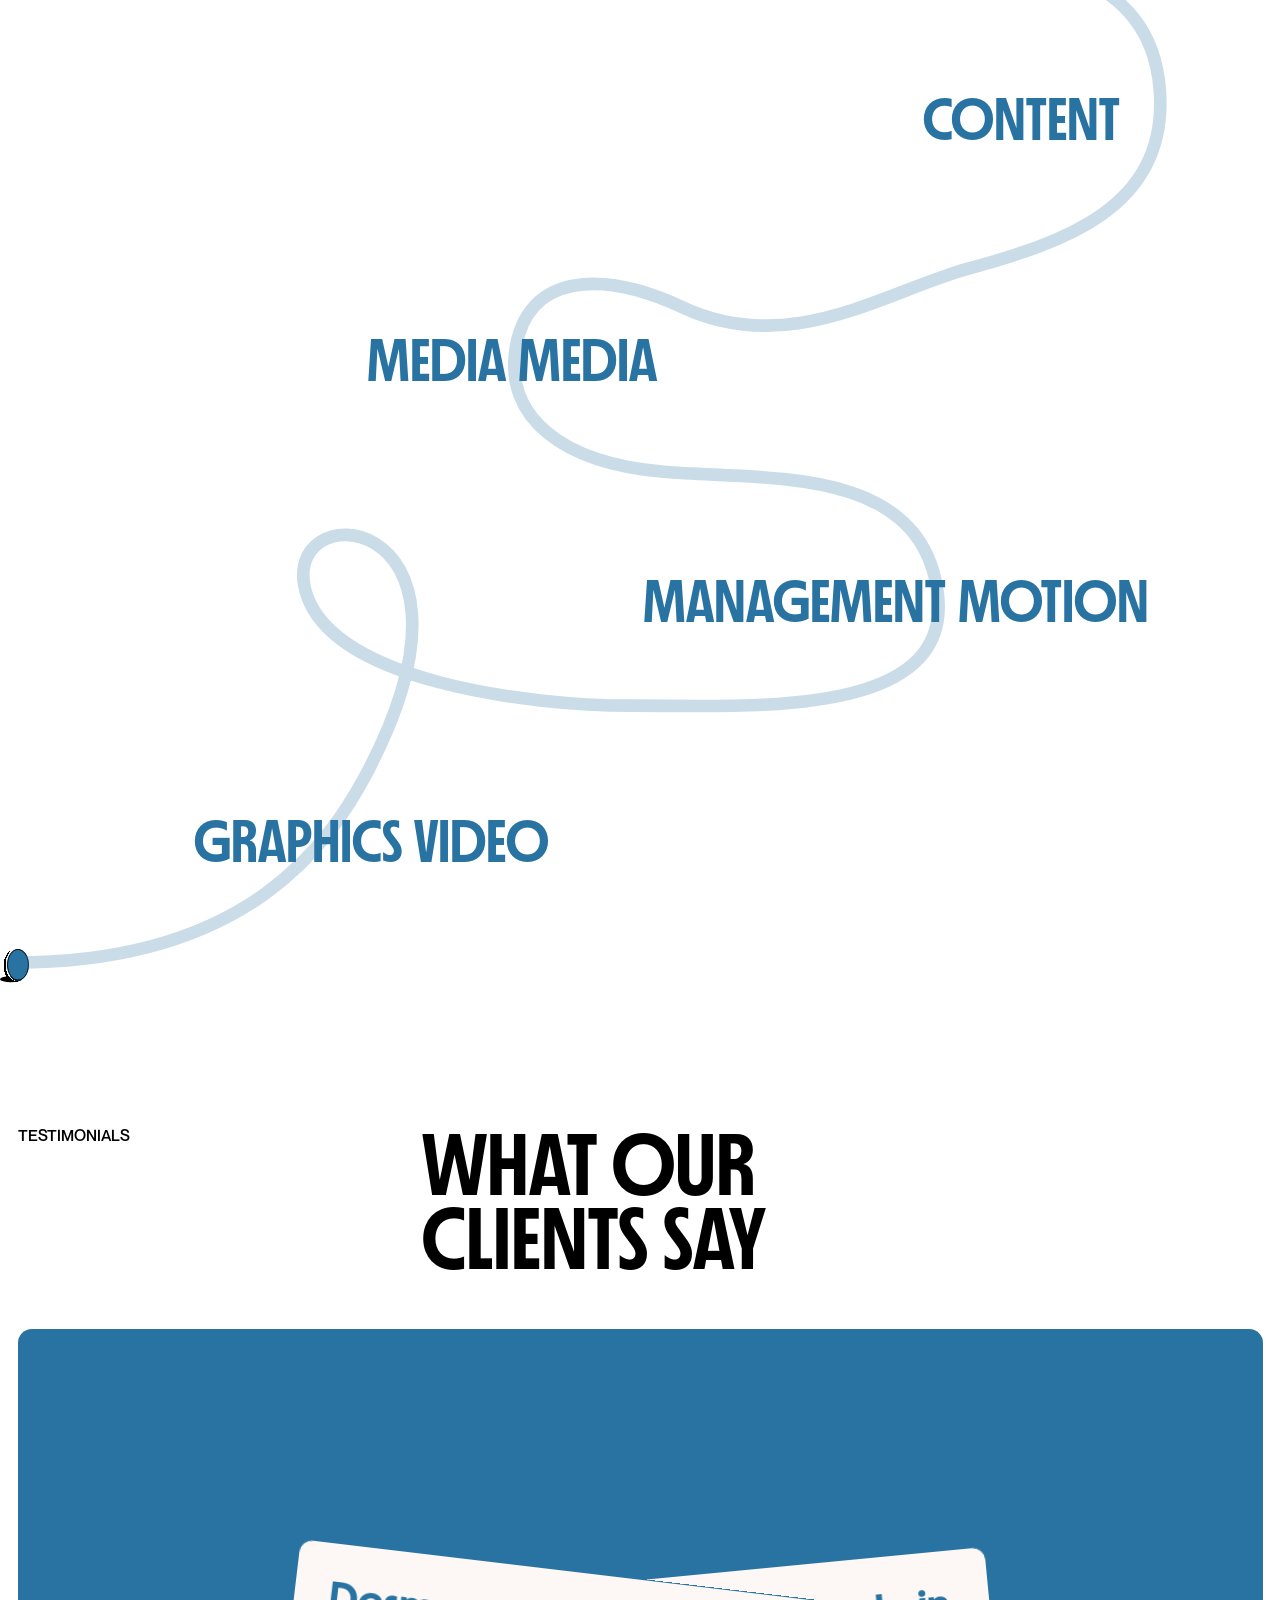
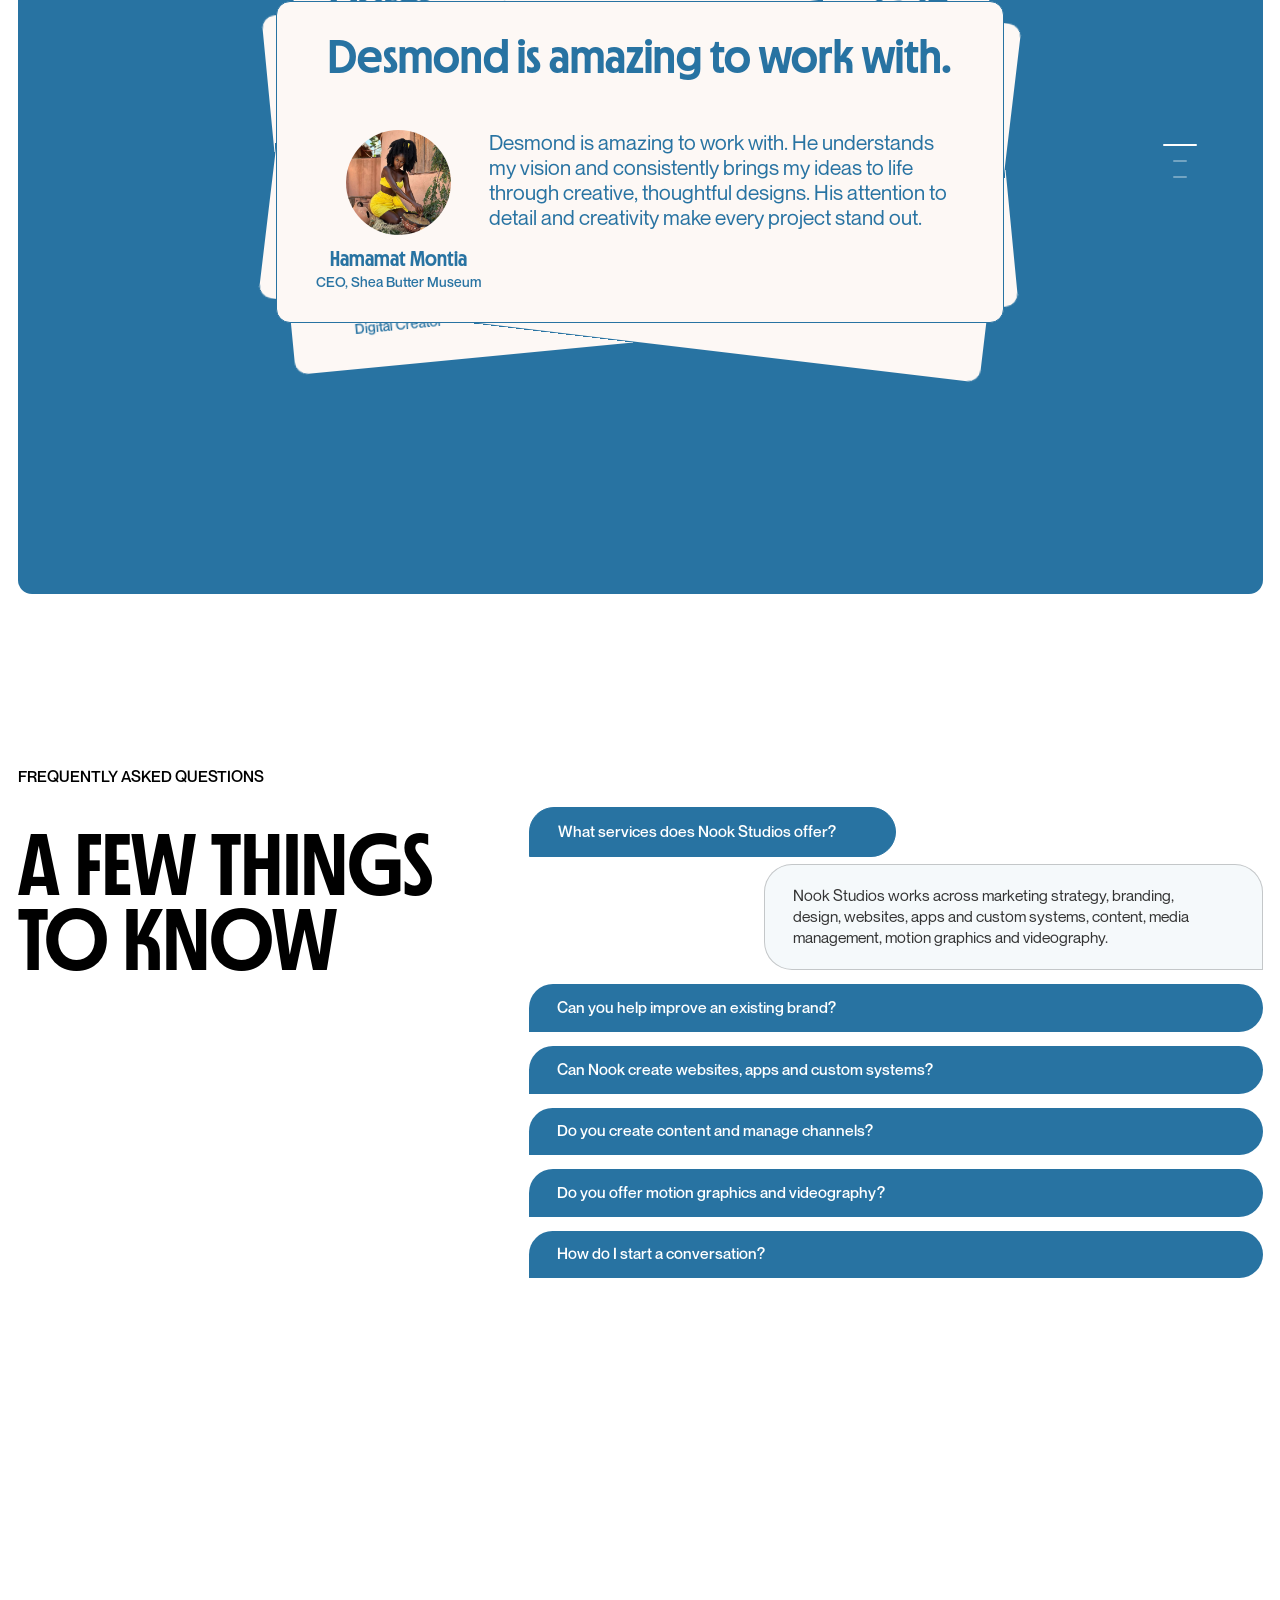
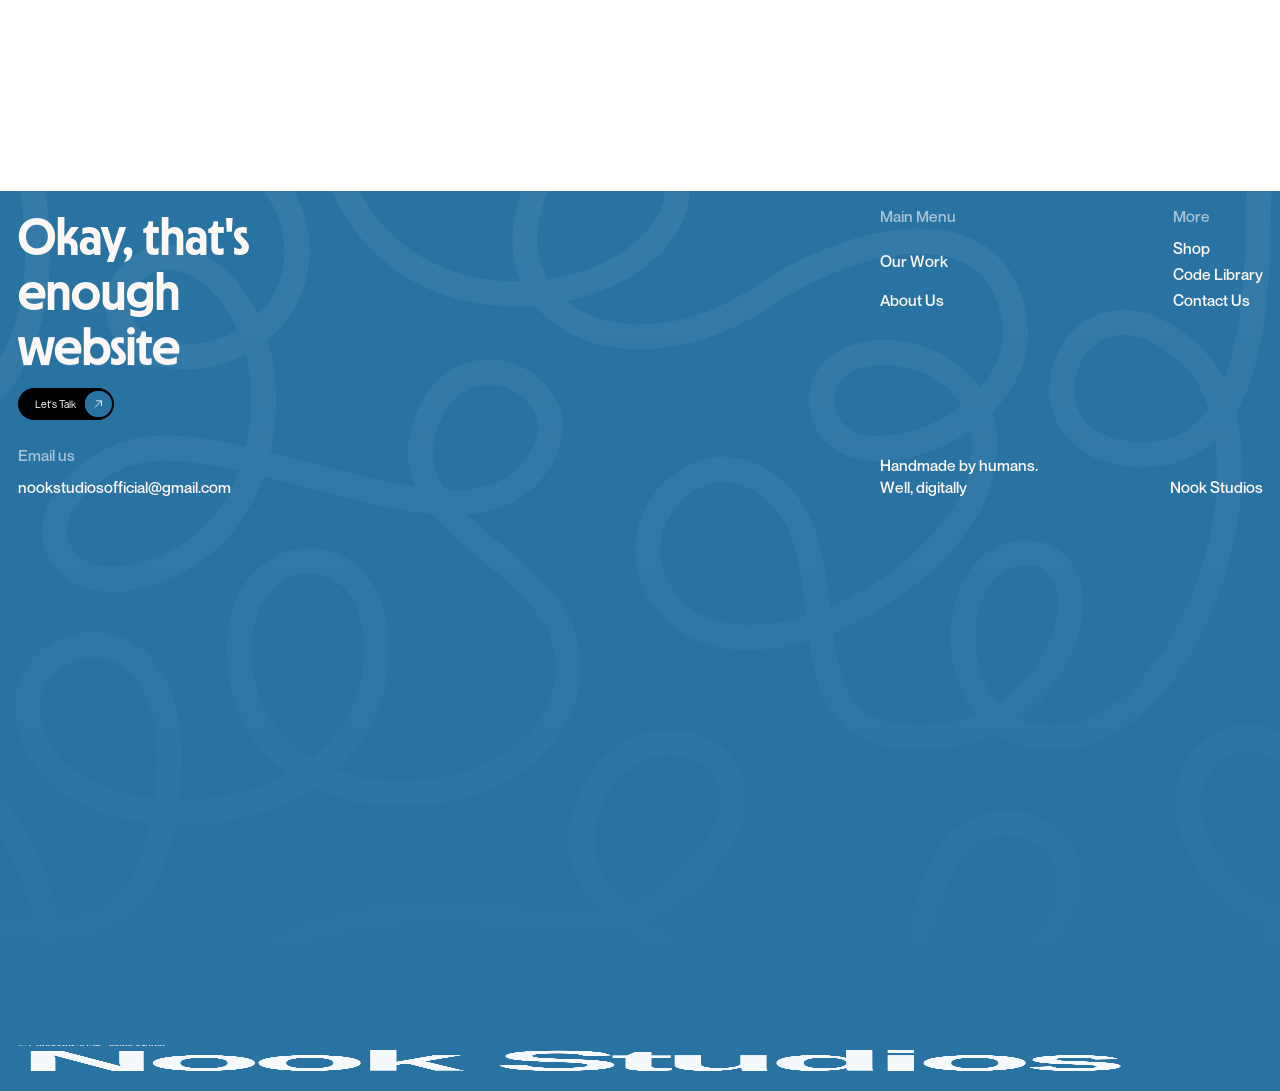
==== commit 94f3053c: "Show homepage service pills and update SMM video" ====
--- a/index.html
+++ b/index.html
@@ -2028,7 +2028,7 @@
     }
   })();
 </script>
-</div><div class="section-hero-wrapper"><div class="hero-text"><div class="hero-pill two" style="opacity: 1; transform: none;"><div class="hero-pill-text">Nook Studios</div></div><h1 class="heading" style="opacity: 1;">WE BUILD BRANDS PEOPLE REMEMBER</h1><div class="hero-pill one" style="opacity: 1; transform: none;"><div class="hero-pill-text">Strategy &amp; creativity</div></div><div class="hero-pill three" style="opacity: 1; transform: none;"><div class="hero-pill-text">Thoughtful by design</div></div></div><style id="nook-home-work-marquee-style">.hero-video-loop{mix-blend-mode:normal;overflow:hidden;height:auto!important;align-items:center;position:relative;z-index:1}.nook-home-work-marquee{box-sizing:border-box;width:100%;height:40em;display:flex;align-items:center;overflow:hidden}.nook-home-work-marquee__track{display:flex;width:max-content;flex:0 0 max-content;align-items:center;animation:nookHomeWorkMarquee 22s linear infinite;transform:translate3d(0,0,0);will-change:transform;backface-visibility:hidden}.nook-home-work-marquee__group{display:flex;align-items:center;gap:2em;flex:none;padding-right:2em}.hero-video-loop .team-card{grid-column-gap:1em;grid-row-gap:1em;flex-flow:column;justify-content:flex-start;align-items:flex-start;width:32%;display:flex}.hero-video-loop .team-img-wrapper{border:.5em solid var(--brand-secondary);width:100%;height:auto!important;min-height:0;aspect-ratio:4/5;box-shadow:2px 3px 0 0 var(--brand-black);border-radius:1em;overflow:hidden}.hero-video-loop .team-img{display:block;object-fit:cover;width:100%;height:100%;aspect-ratio:4/5}.hero-video-loop .team-card.nook-home-work-marquee__card{position:relative;display:grid;grid-template-columns:minmax(0,1fr);grid-template-rows:3.2em auto 3.2em;gap:0;align-items:center;justify-items:center;width:clamp(16rem,25vw,22rem);flex:0 0 clamp(16rem,25vw,22rem)}.hero-video-loop .team-card.nook-home-work-marquee__card .team-img-wrapper{grid-column:1;grid-row:2;align-self:stretch}.nook-home-work-marquee__label{position:relative!important;left:auto!important;right:auto!important;top:auto!important;bottom:auto!important;grid-column:1;grid-row:3;z-index:3;justify-self:center;align-self:start;display:flex;align-items:center;justify-content:center;box-sizing:border-box;max-width:calc(100% - 1em);min-height:2.8em;padding:.6em .95em;font-size:1.05em!important;line-height:1.1;text-align:center;white-space:normal;opacity:1!important;transform:translateY(-50%)!important;translate:none!important}.nook-home-work-marquee__label .hero-pill-text{font-size:inherit;line-height:inherit;font-weight:700}.nook-home-work-marquee__label--top{grid-row:1;align-self:end;transform:translateY(50%)!important}@keyframes nookHomeWorkMarquee{from{transform:translate3d(0,0,0)}to{transform:translate3d(-50%,0,0)}}@media(max-width:991px){.nook-home-work-marquee{height:32em}}@media(max-width:767px){.nook-home-work-marquee{height:29em;padding-left:calc((100vw - clamp(15rem,72vw,18rem))/2)}.nook-home-work-marquee__track{animation-duration:14s}.hero-video-loop .team-card.nook-home-work-marquee__card{width:clamp(15rem,72vw,18rem);flex-basis:clamp(15rem,72vw,18rem)}}@media(max-width:479px){.nook-home-work-marquee{height:29em}}@media(prefers-reduced-motion:reduce){.nook-home-work-marquee__track{animation:none}}@media(hover:hover) and (pointer:fine){.nook-home-work-marquee:hover .nook-home-work-marquee__track{animation-play-state:paused}}.section-hero .nook-home-work-marquee__label{opacity:1!important}.nook-home-work-marquee__label{width:fit-content!important;justify-self:center!important;margin-inline:auto!important}.nook-home-work-marquee__label--card-top{transform:translateY(calc(-32em - 1em))!important}@media screen and (max-width:991px){.nook-home-work-marquee__label--card-top{transform:translateY(calc(-24em - 1em))!important}}@media screen and (max-width:767px){.nook-home-work-marquee__label--card-top{transform:translateY(calc(-20em - 1em))!important}}@media screen and (max-width:479px){.nook-home-work-marquee__label--card-top{transform:translateY(calc(-28em + .35em))!important}}</style><div class="nook-home-work-marquee" aria-label="Selected Nook Studios work"><div class="nook-home-work-marquee__track"><div class="nook-home-work-marquee__group"><article class="team-card nook-home-work-marquee__card"><div class="team-img-wrapper"><video class="team-img" src="/images/portfolio/bolt-food-groceries-motion.mp4" poster="/images/portfolio/bolt-food-accra-campaign.jpg" aria-label="Bolt Food motion graphics" autoplay muted loop playsinline preload="metadata"></video></div><div class="hero-pill nook-home-work-marquee__label nook-home-work-marquee__label--top nook-home-work-marquee__label--card-top" style="background-color:#f2bed7;"><div class="hero-pill-text" style="color:#08233c;">Motion Graphics/Animation</div></div></article><article class="team-card nook-home-work-marquee__card"><div class="team-img-wrapper"><img class="team-img" src="/images/services/content-social-media.webp" alt="Social media content creator" loading="eager" decoding="async"></div><div class="hero-pill nook-home-work-marquee__label" style="background-color:#f4e85b;"><div class="hero-pill-text" style="color:#08233c;">Social Media Management</div></div></article><article class="team-card nook-home-work-marquee__card"><div class="team-img-wrapper"><img class="team-img" src="/images/portfolio/portfolio-04.webp" alt="Bolt Food delivery flyer" loading="eager" decoding="async"></div><div class="hero-pill nook-home-work-marquee__label nook-home-work-marquee__label--top nook-home-work-marquee__label--card-top" style="background-color:#c6e8f1;"><div class="hero-pill-text" style="color:#08233c;">Branding &amp; Design</div></div></article><article class="team-card nook-home-work-marquee__card"><div class="team-img-wrapper"><img class="team-img" src="/images/portfolio/portfolio-15.webp" alt="Kwamana Gardens Website" loading="eager" decoding="async"></div><div class="hero-pill nook-home-work-marquee__label" style="background-color:#bfe1bd;"><div class="hero-pill-text" style="color:#08233c;">Web/App &amp; Softwares</div></div></article><article class="team-card nook-home-work-marquee__card"><div class="team-img-wrapper"><video class="team-img" src="/images/motion/lv_0_20261010020323.mp4" poster="/images/homepage/video-production-project-2-poster.jpg" aria-label="Video Production Project 2" autoplay muted loop playsinline preload="metadata"></video></div><div class="hero-pill nook-home-work-marquee__label nook-home-work-marquee__label--top nook-home-work-marquee__label--card-top" style="background-color:#f5c191;"><div class="hero-pill-text" style="color:#08233c;">Video Production</div></div></article><article class="team-card nook-home-work-marquee__card"><div class="team-img-wrapper"><img class="team-img" src="/images/portfolio/portrait-session-red-backdrop-01.webp" alt="Studio Portrait in White and Gold — Standing" loading="eager" decoding="async"></div><div class="hero-pill nook-home-work-marquee__label" style="background-color:#d8c9ed;"><div class="hero-pill-text" style="color:#08233c;">Photography</div></div></article><article class="team-card nook-home-work-marquee__card"><div class="team-img-wrapper"><video class="team-img" src="/images/portfolio/print-banner-printing.mp4" poster="/images/portfolio/print-banner-event.jpg" aria-label="Banner printing" autoplay muted loop playsinline preload="metadata"></video></div><div class="hero-pill nook-home-work-marquee__label nook-home-work-marquee__label--top nook-home-work-marquee__label--card-top" style="background-color:#f2bed7;"><div class="hero-pill-text" style="color:#08233c;">Prints</div></div></article></div><div class="nook-home-work-marquee__group" aria-hidden="true"><article class="team-card nook-home-work-marquee__card"><div class="team-img-wrapper"><video class="team-img" src="/images/portfolio/bolt-food-groceries-motion.mp4" poster="/images/portfolio/bolt-food-accra-campaign.jpg" aria-label="" autoplay muted loop playsinline preload="metadata"></video></div><div class="hero-pill nook-home-work-marquee__label nook-home-work-marquee__label--top nook-home-work-marquee__label--card-top" style="background-color:#f2bed7;"><div class="hero-pill-text" style="color:#08233c;">Motion Graphics/Animation</div></div></article><article class="team-card nook-home-work-marquee__card"><div class="team-img-wrapper"><img class="team-img" src="/images/services/content-social-media.webp" alt="" loading="eager" decoding="async"></div><div class="hero-pill nook-home-work-marquee__label" style="background-color:#f4e85b;"><div class="hero-pill-text" style="color:#08233c;">Social Media Management</div></div></article><article class="team-card nook-home-work-marquee__card"><div class="team-img-wrapper"><img class="team-img" src="/images/portfolio/portfolio-04.webp" alt="" loading="eager" decoding="async"></div><div class="hero-pill nook-home-work-marquee__label nook-home-work-marquee__label--top nook-home-work-marquee__label--card-top" style="background-color:#c6e8f1;"><div class="hero-pill-text" style="color:#08233c;">Branding &amp; Design</div></div></article><article class="team-card nook-home-work-marquee__card"><div class="team-img-wrapper"><img class="team-img" src="/images/portfolio/portfolio-15.webp" alt="" loading="eager" decoding="async"></div><div class="hero-pill nook-home-work-marquee__label" style="background-color:#bfe1bd;"><div class="hero-pill-text" style="color:#08233c;">Web/App &amp; Softwares</div></div></article><article class="team-card nook-home-work-marquee__card"><div class="team-img-wrapper"><video class="team-img" src="/images/motion/lv_0_20261010020323.mp4" poster="/images/homepage/video-production-project-2-poster.jpg" aria-label="" autoplay muted loop playsinline preload="metadata"></video></div><div class="hero-pill nook-home-work-marquee__label nook-home-work-marquee__label--top nook-home-work-marquee__label--card-top" style="background-color:#f5c191;"><div class="hero-pill-text" style="color:#08233c;">Video Production</div></div></article><article class="team-card nook-home-work-marquee__card"><div class="team-img-wrapper"><img class="team-img" src="/images/portfolio/portrait-session-red-backdrop-01.webp" alt="" loading="eager" decoding="async"></div><div class="hero-pill nook-home-work-marquee__label" style="background-color:#d8c9ed;"><div class="hero-pill-text" style="color:#08233c;">Photography</div></div></article><article class="team-card nook-home-work-marquee__card"><div class="team-img-wrapper"><video class="team-img" src="/images/portfolio/print-banner-printing.mp4" poster="/images/portfolio/print-banner-event.jpg" aria-label="" autoplay muted loop playsinline preload="metadata"></video></div><div class="hero-pill nook-home-work-marquee__label nook-home-work-marquee__label--top nook-home-work-marquee__label--card-top" style="background-color:#f2bed7;"><div class="hero-pill-text" style="color:#08233c;">Prints</div></div></article></div></div></div><script id="nook-home-work-marquee-loop-fix">(function(){var viewport=document.querySelector(".nook-home-work-marquee"),track=viewport&&viewport.querySelector(".nook-home-work-marquee__track"),groups=track&&Array.prototype.slice.call(track.children);if(!track||!groups||groups.length<2)return;var first=groups[0],copy=groups[1],cards=Array.prototype.slice.call(first.querySelectorAll(".nook-home-work-marquee__card")),copyCards=Array.prototype.slice.call(copy.querySelectorAll(".nook-home-work-marquee__card")),mobile=window.matchMedia("(max-width: 767px)");function sync(){cards.forEach(function(card,index){var width=card.getBoundingClientRect().width,target=copyCards[index];if(!target||!width)return;target.style.setProperty("width",width+"px","important");target.style.setProperty("flex","0 0 "+width+"px","important");});var groupWidth=first.getBoundingClientRect().width;if(groupWidth){var priorSpeed=mobile.matches?84.5078:41.3068;track.style.animationDuration=(groupWidth/priorSpeed).toFixed(2)+"s";}}sync();if("ResizeObserver" in window)new ResizeObserver(sync).observe(first);window.addEventListener("resize",sync,{passive:true});if(mobile.addEventListener)mobile.addEventListener("change",sync);if(document.fonts&&document.fonts.ready)document.fonts.ready.then(sync);})();</script><script id="nook-home-work-marquee-video-script">(function(){var viewport=document.querySelector(".nook-home-work-marquee");if(!viewport)return;var videos=Array.prototype.slice.call(viewport.querySelectorAll("video"));videos.forEach(function(video){video.muted=true;video.defaultMuted=true;});if(!("IntersectionObserver" in window)){videos.forEach(function(video){video.play().catch(function(){});});return;}var observer=new IntersectionObserver(function(entries){entries.forEach(function(entry){if(entry.isIntersecting)entry.target.play().catch(function(){});else entry.target.pause();});},{root:viewport,threshold:0.12});videos.forEach(function(video){observer.observe(video);});})();</script><div class="hero-path-svg-left"><div class="code-embed-3 w-embed"><svg fill="none" height="100%" viewbox="0 0 229 599" width="100%" xmlns="http://www.w3.org/2000/svg">
+</div><div class="section-hero-wrapper"><div class="hero-text"><div class="hero-pill two" style="opacity: 1; transform: none;"><div class="hero-pill-text">Nook Studios</div></div><h1 class="heading" style="opacity: 1;">WE BUILD BRANDS PEOPLE REMEMBER</h1><div class="hero-pill one" style="opacity: 1; transform: none;"><div class="hero-pill-text">Strategy &amp; creativity</div></div><div class="hero-pill three" style="opacity: 1; transform: none;"><div class="hero-pill-text">Thoughtful by design</div></div></div><style id="nook-home-work-marquee-style">.hero-video-loop{mix-blend-mode:normal;overflow:hidden;height:auto!important;align-items:center;position:relative;z-index:1}.nook-home-work-marquee{box-sizing:border-box;width:100%;height:40em;display:flex;align-items:center;overflow:hidden;overflow-x:clip!important;overflow-y:visible!important}.nook-home-work-marquee__track{display:flex;width:max-content;flex:0 0 max-content;align-items:center;animation:nookHomeWorkMarquee 22s linear infinite;transform:translate3d(0,0,0);will-change:transform;backface-visibility:hidden}.nook-home-work-marquee__group{display:flex;align-items:center;gap:2em;flex:none;padding-right:2em}.hero-video-loop .team-card{grid-column-gap:1em;grid-row-gap:1em;flex-flow:column;justify-content:flex-start;align-items:flex-start;width:32%;display:flex}.hero-video-loop .team-img-wrapper{border:.5em solid var(--brand-secondary);width:100%;height:auto!important;min-height:0;aspect-ratio:4/5;box-shadow:2px 3px 0 0 var(--brand-black);border-radius:1em;overflow:hidden}.hero-video-loop .team-img{display:block;object-fit:cover;width:100%;height:100%;aspect-ratio:4/5}.hero-video-loop .team-card.nook-home-work-marquee__card{position:relative;display:grid;grid-template-columns:minmax(0,1fr);grid-template-rows:3.2em auto 3.2em;gap:0;align-items:center;justify-items:center;width:clamp(16rem,25vw,22rem);flex:0 0 clamp(16rem,25vw,22rem)}.hero-video-loop .team-card.nook-home-work-marquee__card .team-img-wrapper{grid-column:1;grid-row:2;align-self:stretch}.nook-home-work-marquee__label{position:relative!important;left:auto!important;right:auto!important;top:auto!important;bottom:auto!important;grid-column:1;grid-row:3;z-index:3;justify-self:center;align-self:start;display:flex;align-items:center;justify-content:center;box-sizing:border-box;max-width:calc(100% - 1em);min-height:2.8em;padding:.6em .95em;font-size:1.05em!important;line-height:1.1;text-align:center;white-space:normal;opacity:1!important;transform:translateY(-50%)!important;translate:none!important}.nook-home-work-marquee__label .hero-pill-text{font-size:inherit;line-height:inherit;font-weight:700}.nook-home-work-marquee__label--top{grid-row:1;align-self:end;transform:translateY(50%)!important}@keyframes nookHomeWorkMarquee{from{transform:translate3d(0,0,0)}to{transform:translate3d(-50%,0,0)}}@media(max-width:991px){.nook-home-work-marquee{height:32em}}@media(max-width:767px){.nook-home-work-marquee{height:29em;padding-left:calc((100vw - clamp(15rem,72vw,18rem))/2)}.nook-home-work-marquee__track{animation-duration:14s}.hero-video-loop .team-card.nook-home-work-marquee__card{width:clamp(15rem,72vw,18rem);flex-basis:clamp(15rem,72vw,18rem)}}@media(max-width:479px){.nook-home-work-marquee{height:29em}}@media(prefers-reduced-motion:reduce){.nook-home-work-marquee__track{animation:none}}@media(hover:hover) and (pointer:fine){.nook-home-work-marquee:hover .nook-home-work-marquee__track{animation-play-state:paused}}.section-hero .nook-home-work-marquee__label{opacity:1!important}.nook-home-work-marquee__label{width:fit-content!important;justify-self:center!important;margin-inline:auto!important}.nook-home-work-marquee__label--card-top{transform:translateY(calc(-32em - 1em))!important}@media screen and (max-width:991px){.nook-home-work-marquee__label--card-top{transform:translateY(calc(-24em - 1em))!important}}@media screen and (max-width:767px){.nook-home-work-marquee__label--card-top{transform:translateY(calc(-20em - 1em))!important}}@media screen and (max-width:479px){.nook-home-work-marquee__label--card-top{transform:translateY(calc(-28em + .35em))!important}}</style><div class="nook-home-work-marquee" aria-label="Selected Nook Studios work"><div class="nook-home-work-marquee__track"><div class="nook-home-work-marquee__group"><article class="team-card nook-home-work-marquee__card"><div class="team-img-wrapper"><video class="team-img" src="/images/portfolio/bolt-food-groceries-motion.mp4" poster="/images/portfolio/bolt-food-accra-campaign.jpg" aria-label="Bolt Food motion graphics" autoplay muted loop playsinline preload="metadata"></video></div><div class="hero-pill nook-home-work-marquee__label nook-home-work-marquee__label--top nook-home-work-marquee__label--card-top" style="background-color:#f2bed7;"><div class="hero-pill-text" style="color:#08233c;">Motion Graphics/Animation</div></div></article><article class="team-card nook-home-work-marquee__card"><div class="team-img-wrapper"><video class="team-img" src="/images/services/marketing-strategy-smm.mp4" poster="/images/services/content-social-media.webp" aria-label="Marketing Strategy and SMM" autoplay muted loop playsinline preload="metadata"></video></div><div class="hero-pill nook-home-work-marquee__label" style="background-color:#f4e85b;"><div class="hero-pill-text" style="color:#08233c;">Marketing Strategy and SMM</div></div></article><article class="team-card nook-home-work-marquee__card"><div class="team-img-wrapper"><img class="team-img" src="/images/portfolio/portfolio-04.webp" alt="Bolt Food delivery flyer" loading="eager" decoding="async"></div><div class="hero-pill nook-home-work-marquee__label nook-home-work-marquee__label--top nook-home-work-marquee__label--card-top" style="background-color:#c6e8f1;"><div class="hero-pill-text" style="color:#08233c;">Branding &amp; Design</div></div></article><article class="team-card nook-home-work-marquee__card"><div class="team-img-wrapper"><img class="team-img" src="/images/portfolio/portfolio-15.webp" alt="Kwamana Gardens Website" loading="eager" decoding="async"></div><div class="hero-pill nook-home-work-marquee__label" style="background-color:#bfe1bd;"><div class="hero-pill-text" style="color:#08233c;">Web/App &amp; Softwares</div></div></article><article class="team-card nook-home-work-marquee__card"><div class="team-img-wrapper"><video class="team-img" src="/images/motion/lv_0_20261010020323.mp4" poster="/images/homepage/video-production-project-2-poster.jpg" aria-label="Video Production Project 2" autoplay muted loop playsinline preload="metadata"></video></div><div class="hero-pill nook-home-work-marquee__label nook-home-work-marquee__label--top nook-home-work-marquee__label--card-top" style="background-color:#f5c191;"><div class="hero-pill-text" style="color:#08233c;">Video Production</div></div></article><article class="team-card nook-home-work-marquee__card"><div class="team-img-wrapper"><img class="team-img" src="/images/portfolio/portrait-session-red-backdrop-01.webp" alt="Studio Portrait in White and Gold — Standing" loading="eager" decoding="async"></div><div class="hero-pill nook-home-work-marquee__label" style="background-color:#d8c9ed;"><div class="hero-pill-text" style="color:#08233c;">Photography</div></div></article><article class="team-card nook-home-work-marquee__card"><div class="team-img-wrapper"><video class="team-img" src="/images/portfolio/print-banner-printing.mp4" poster="/images/portfolio/print-banner-event.jpg" aria-label="Banner printing" autoplay muted loop playsinline preload="metadata"></video></div><div class="hero-pill nook-home-work-marquee__label nook-home-work-marquee__label--top nook-home-work-marquee__label--card-top" style="background-color:#f2bed7;"><div class="hero-pill-text" style="color:#08233c;">Print Production</div></div></article></div><div class="nook-home-work-marquee__group" aria-hidden="true"><article class="team-card nook-home-work-marquee__card"><div class="team-img-wrapper"><video class="team-img" src="/images/portfolio/bolt-food-groceries-motion.mp4" poster="/images/portfolio/bolt-food-accra-campaign.jpg" aria-label="" autoplay muted loop playsinline preload="metadata"></video></div><div class="hero-pill nook-home-work-marquee__label nook-home-work-marquee__label--top nook-home-work-marquee__label--card-top" style="background-color:#f2bed7;"><div class="hero-pill-text" style="color:#08233c;">Motion Graphics/Animation</div></div></article><article class="team-card nook-home-work-marquee__card"><div class="team-img-wrapper"><video class="team-img" src="/images/services/marketing-strategy-smm.mp4" poster="/images/services/content-social-media.webp" aria-label="" autoplay muted loop playsinline preload="metadata"></video></div><div class="hero-pill nook-home-work-marquee__label" style="background-color:#f4e85b;"><div class="hero-pill-text" style="color:#08233c;">Marketing Strategy and SMM</div></div></article><article class="team-card nook-home-work-marquee__card"><div class="team-img-wrapper"><img class="team-img" src="/images/portfolio/portfolio-04.webp" alt="" loading="eager" decoding="async"></div><div class="hero-pill nook-home-work-marquee__label nook-home-work-marquee__label--top nook-home-work-marquee__label--card-top" style="background-color:#c6e8f1;"><div class="hero-pill-text" style="color:#08233c;">Branding &amp; Design</div></div></article><article class="team-card nook-home-work-marquee__card"><div class="team-img-wrapper"><img class="team-img" src="/images/portfolio/portfolio-15.webp" alt="" loading="eager" decoding="async"></div><div class="hero-pill nook-home-work-marquee__label" style="background-color:#bfe1bd;"><div class="hero-pill-text" style="color:#08233c;">Web/App &amp; Softwares</div></div></article><article class="team-card nook-home-work-marquee__card"><div class="team-img-wrapper"><video class="team-img" src="/images/motion/lv_0_20261010020323.mp4" poster="/images/homepage/video-production-project-2-poster.jpg" aria-label="" autoplay muted loop playsinline preload="metadata"></video></div><div class="hero-pill nook-home-work-marquee__label nook-home-work-marquee__label--top nook-home-work-marquee__label--card-top" style="background-color:#f5c191;"><div class="hero-pill-text" style="color:#08233c;">Video Production</div></div></article><article class="team-card nook-home-work-marquee__card"><div class="team-img-wrapper"><img class="team-img" src="/images/portfolio/portrait-session-red-backdrop-01.webp" alt="" loading="eager" decoding="async"></div><div class="hero-pill nook-home-work-marquee__label" style="background-color:#d8c9ed;"><div class="hero-pill-text" style="color:#08233c;">Photography</div></div></article><article class="team-card nook-home-work-marquee__card"><div class="team-img-wrapper"><video class="team-img" src="/images/portfolio/print-banner-printing.mp4" poster="/images/portfolio/print-banner-event.jpg" aria-label="" autoplay muted loop playsinline preload="metadata"></video></div><div class="hero-pill nook-home-work-marquee__label nook-home-work-marquee__label--top nook-home-work-marquee__label--card-top" style="background-color:#f2bed7;"><div class="hero-pill-text" style="color:#08233c;">Print Production</div></div></article></div></div></div><script id="nook-home-work-marquee-loop-fix">(function(){var viewport=document.querySelector(".nook-home-work-marquee"),track=viewport&&viewport.querySelector(".nook-home-work-marquee__track"),groups=track&&Array.prototype.slice.call(track.children);if(!track||!groups||groups.length<2)return;var first=groups[0],copy=groups[1],cards=Array.prototype.slice.call(first.querySelectorAll(".nook-home-work-marquee__card")),copyCards=Array.prototype.slice.call(copy.querySelectorAll(".nook-home-work-marquee__card")),mobile=window.matchMedia("(max-width: 767px)");function sync(){cards.forEach(function(card,index){var width=card.getBoundingClientRect().width,target=copyCards[index];if(!target||!width)return;target.style.setProperty("width",width+"px","important");target.style.setProperty("flex","0 0 "+width+"px","important");});var groupWidth=first.getBoundingClientRect().width;if(groupWidth){var priorSpeed=mobile.matches?84.5078:41.3068;track.style.animationDuration=(groupWidth/priorSpeed).toFixed(2)+"s";}}sync();if("ResizeObserver" in window)new ResizeObserver(sync).observe(first);window.addEventListener("resize",sync,{passive:true});if(mobile.addEventListener)mobile.addEventListener("change",sync);if(document.fonts&&document.fonts.ready)document.fonts.ready.then(sync);})();</script><script id="nook-home-work-marquee-video-script">(function(){var viewport=document.querySelector(".nook-home-work-marquee");if(!viewport)return;var videos=Array.prototype.slice.call(viewport.querySelectorAll("video"));videos.forEach(function(video){video.muted=true;video.defaultMuted=true;});if(!("IntersectionObserver" in window)){videos.forEach(function(video){video.play().catch(function(){});});return;}var observer=new IntersectionObserver(function(entries){entries.forEach(function(entry){if(entry.isIntersecting)entry.target.play().catch(function(){});else entry.target.pause();});},{root:viewport,threshold:0.12});videos.forEach(function(video){observer.observe(video);});})();</script><div class="hero-path-svg-left"><div class="code-embed-3 w-embed"><svg fill="none" height="100%" viewbox="0 0 229 599" width="100%" xmlns="http://www.w3.org/2000/svg">
 <path d="M33.502 584.112C104.502 557.112 147.911 474.964 143.002 393.612C139.502 335.612 106.002 281.612 59.0025 252.612C7.82072 221.032 -4.20053 385.572 52.5031 405.612C140.218 436.612 225.002 369.112 212.002 252.612C208.376 220.111 192.539 178.612 152.002 121.612C117.866 73.6124 42.0029 11.6124 42.0029 11.6124" stroke="#2873a2" stroke-width="30"></path>
 </svg>
 </div></div><div class="hero-path-svg-right"><div class="code-embed-2 w-embed"><svg fill="none" height="100%" viewbox="0 0 354 487" width="100%" xmlns="http://www.w3.org/2000/svg">
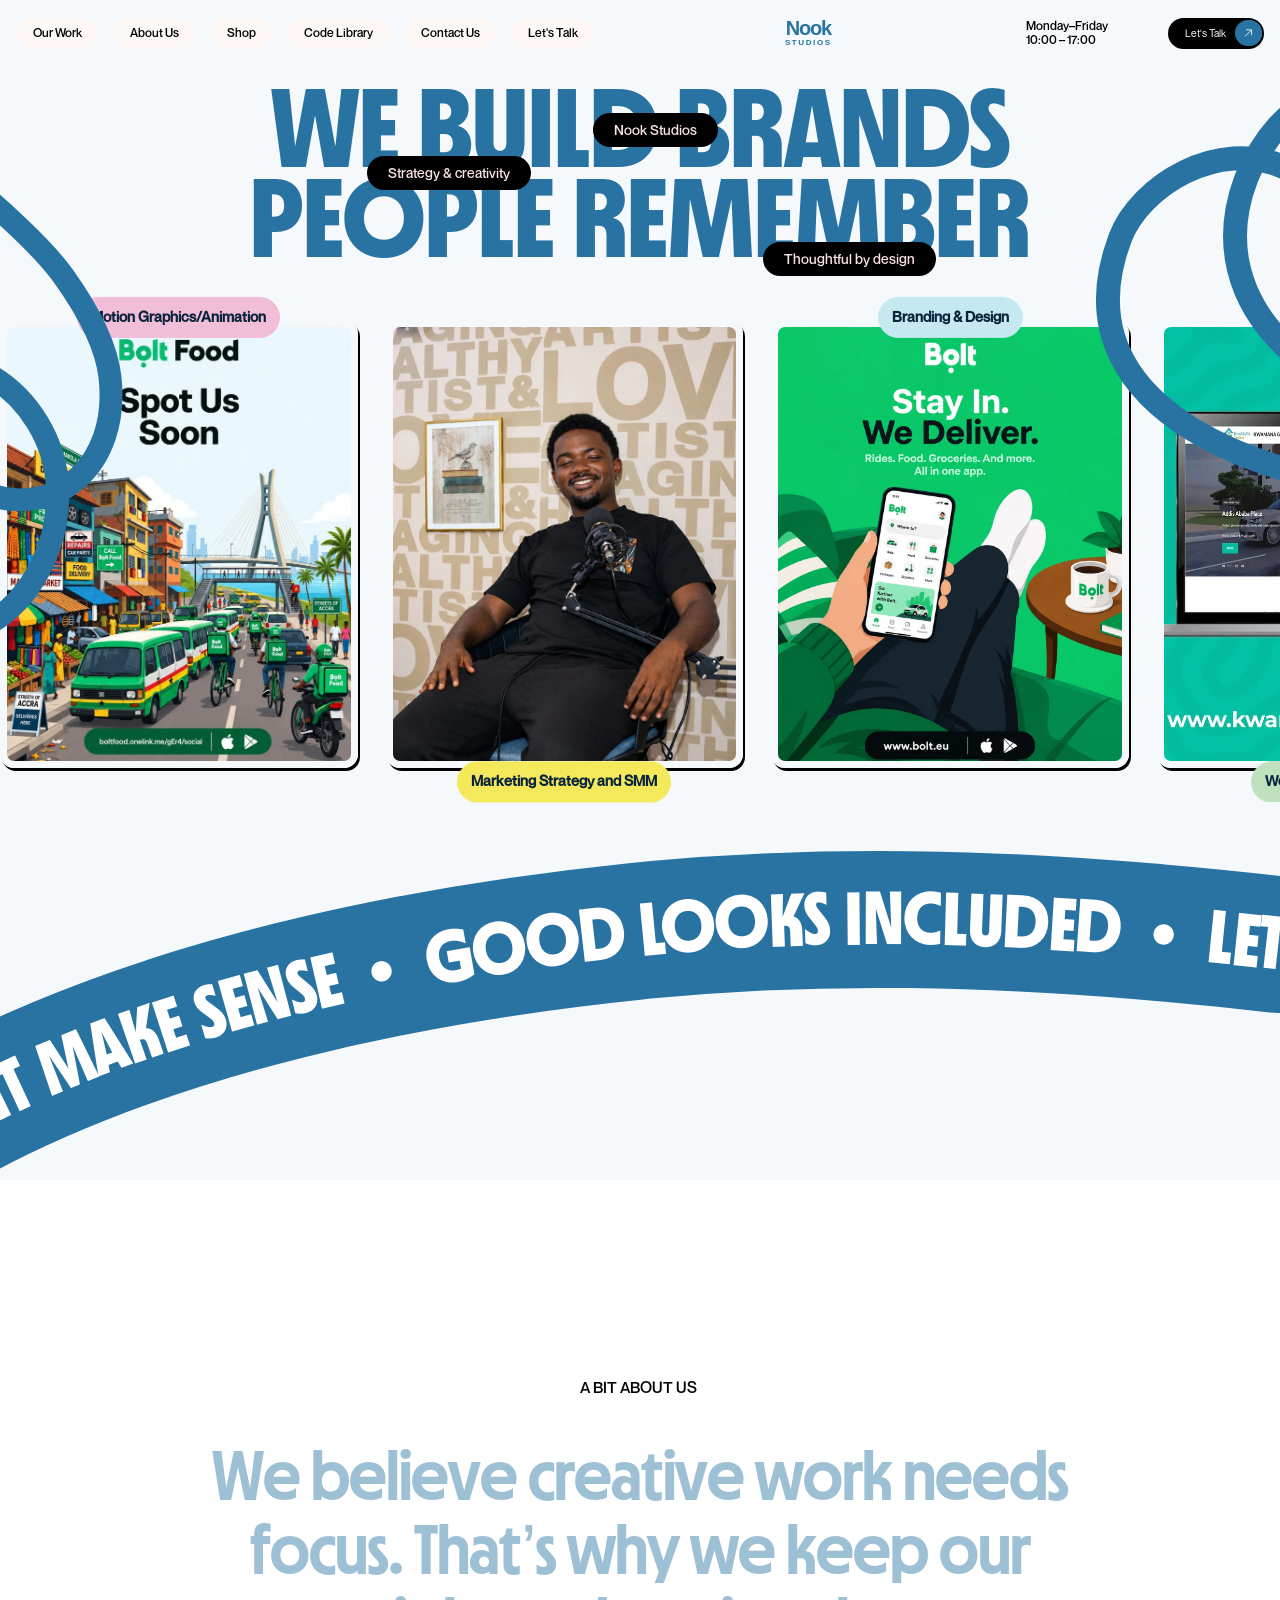
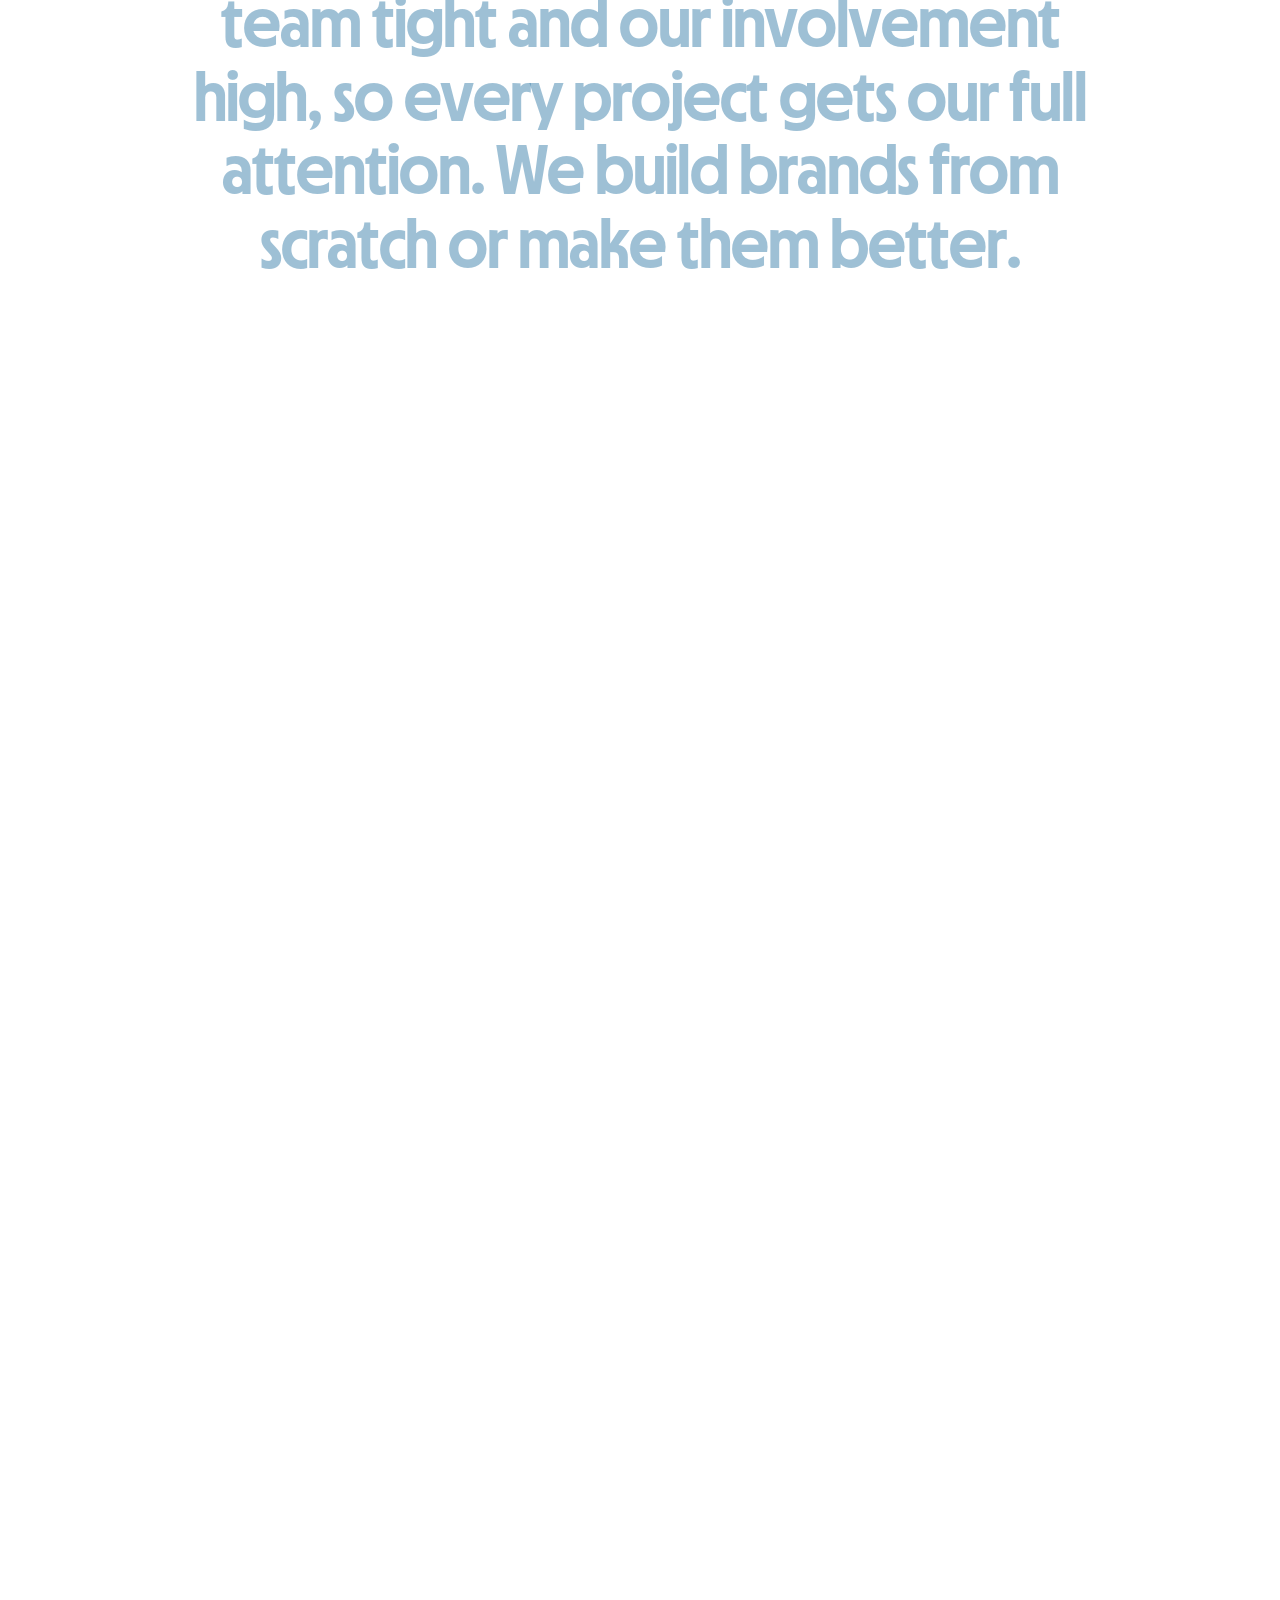
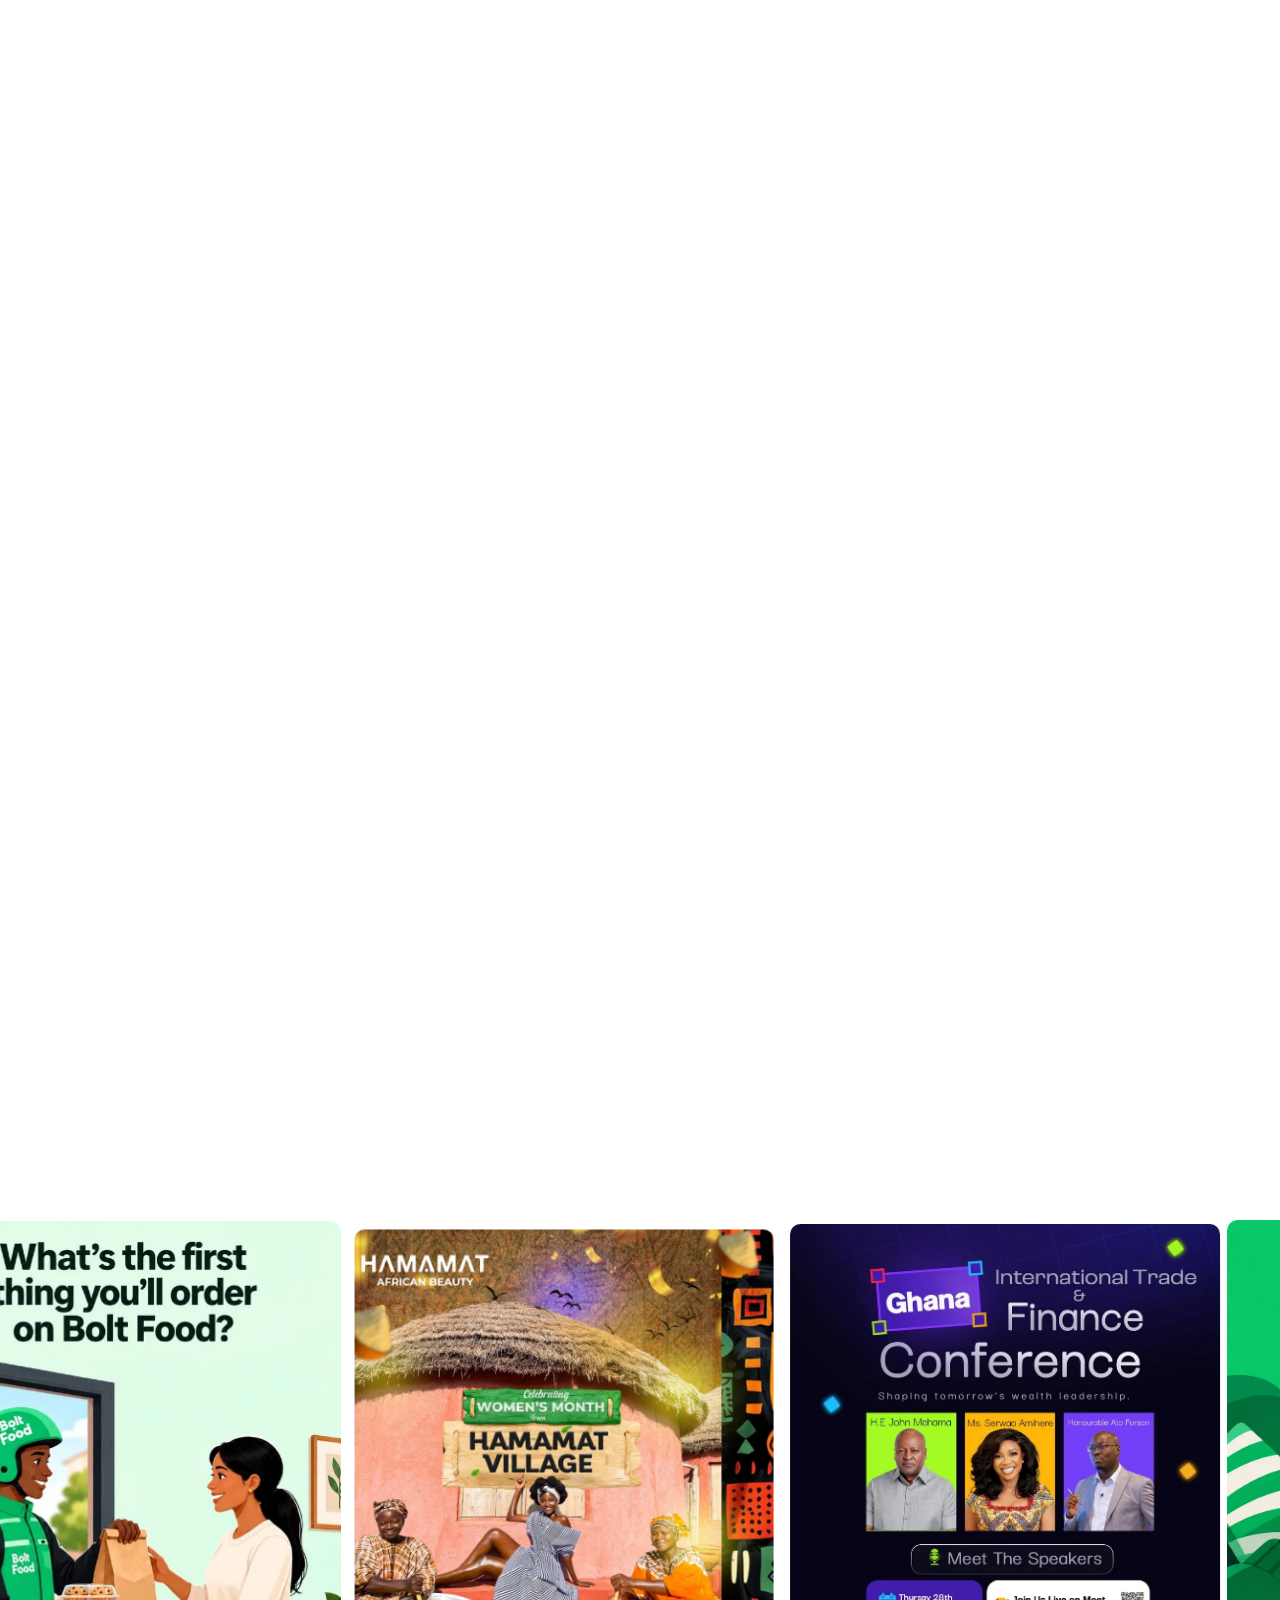
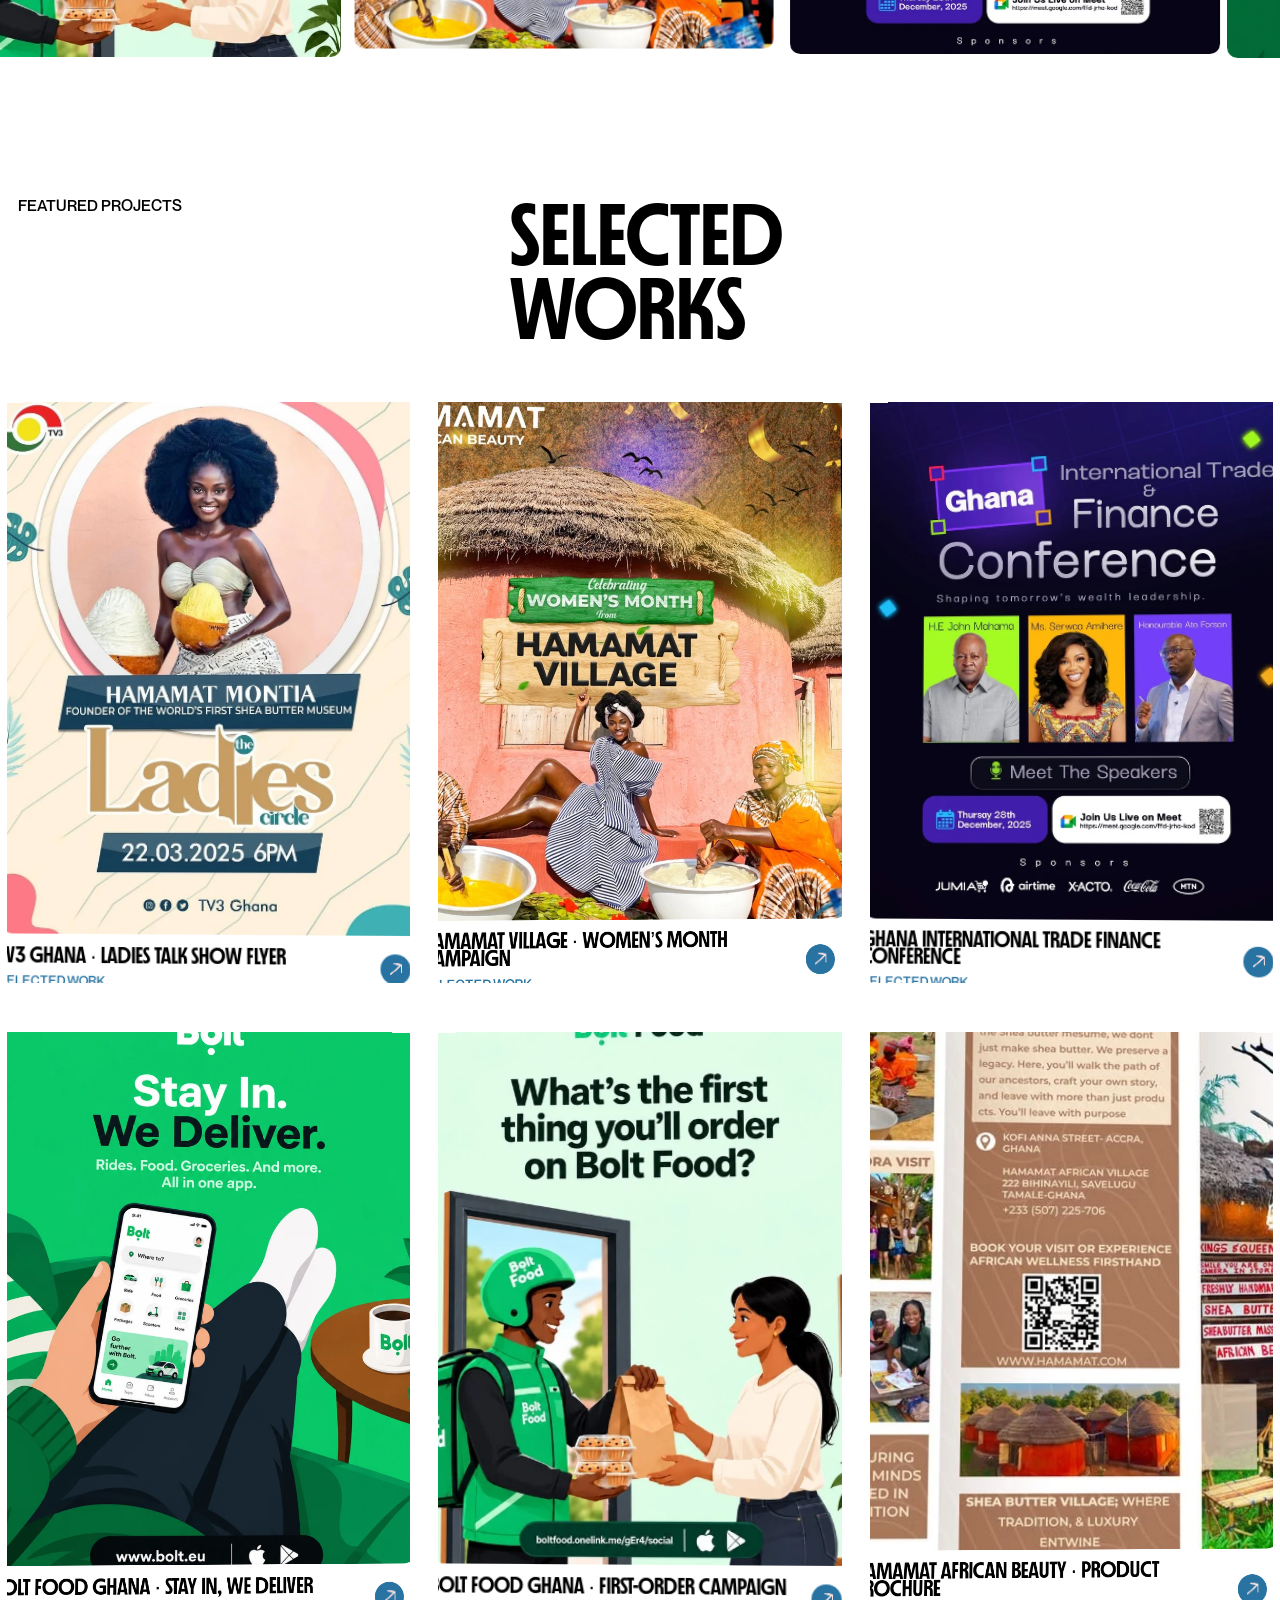
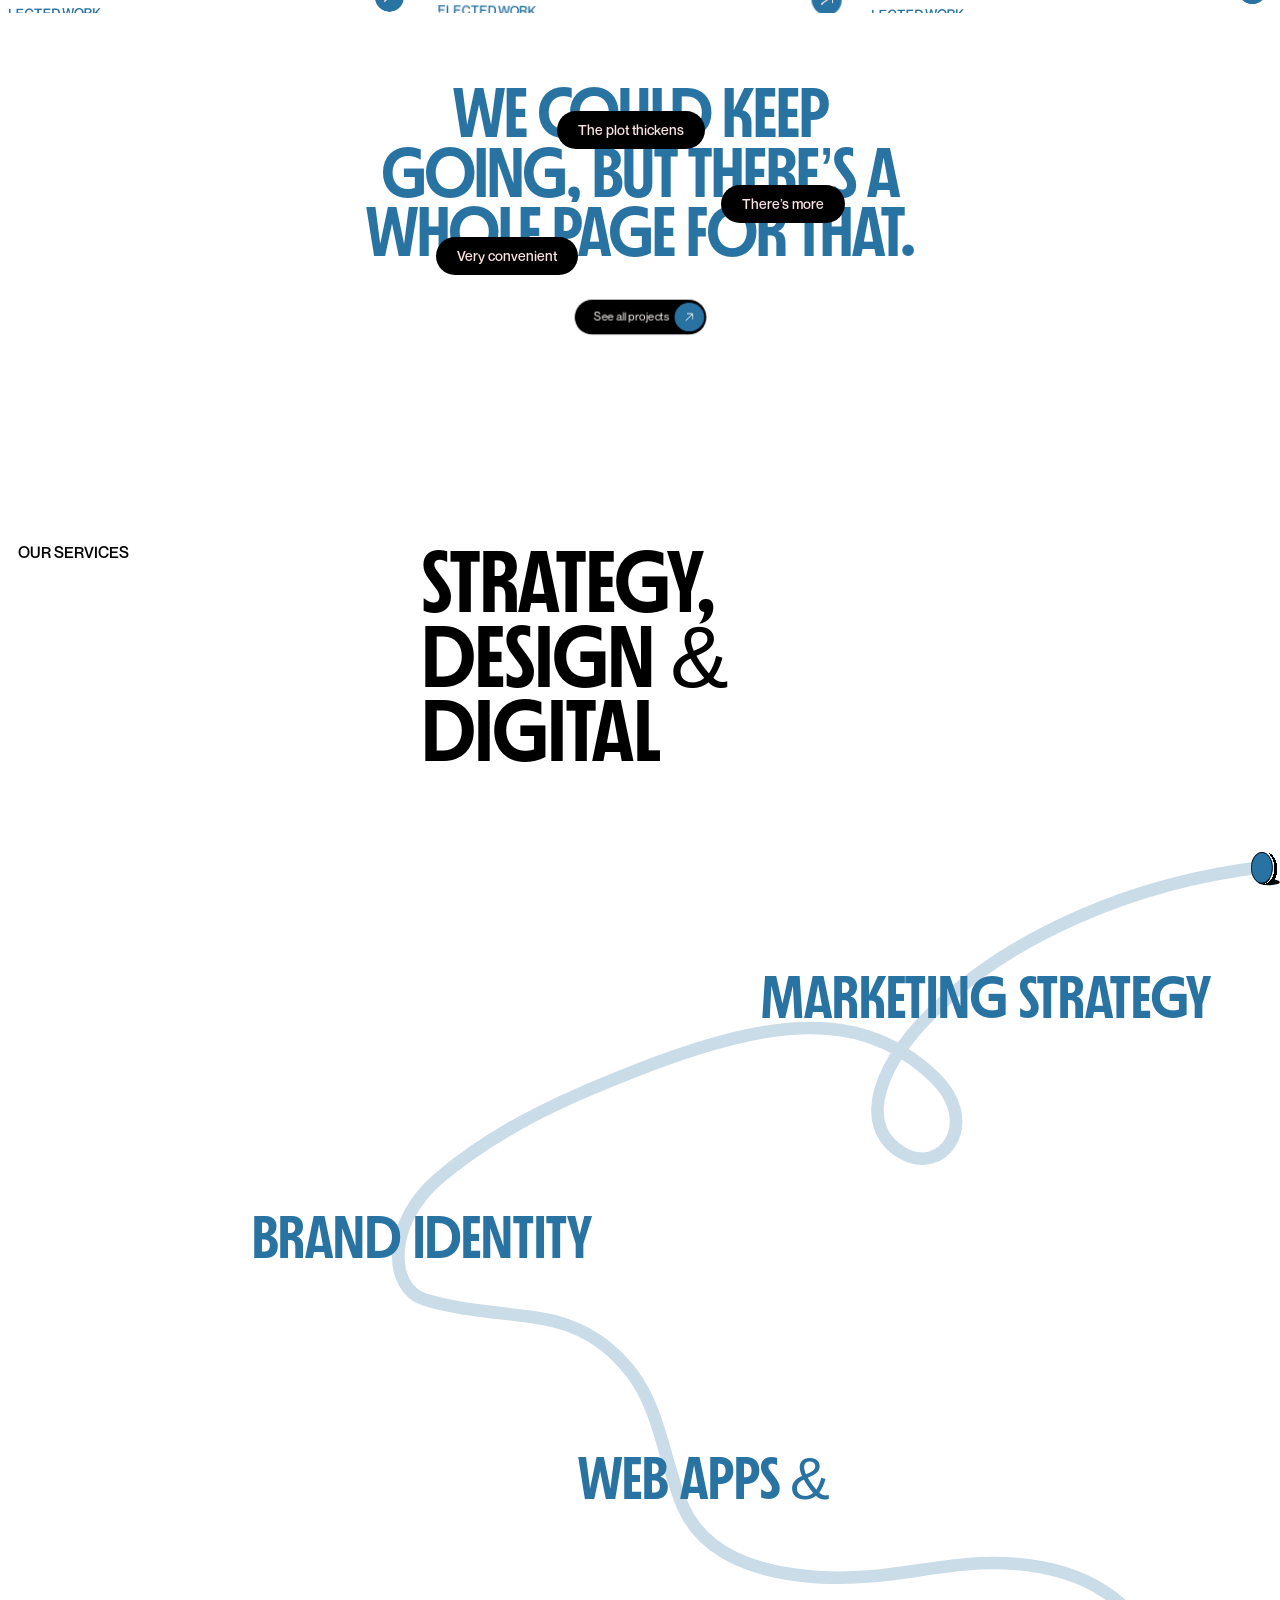
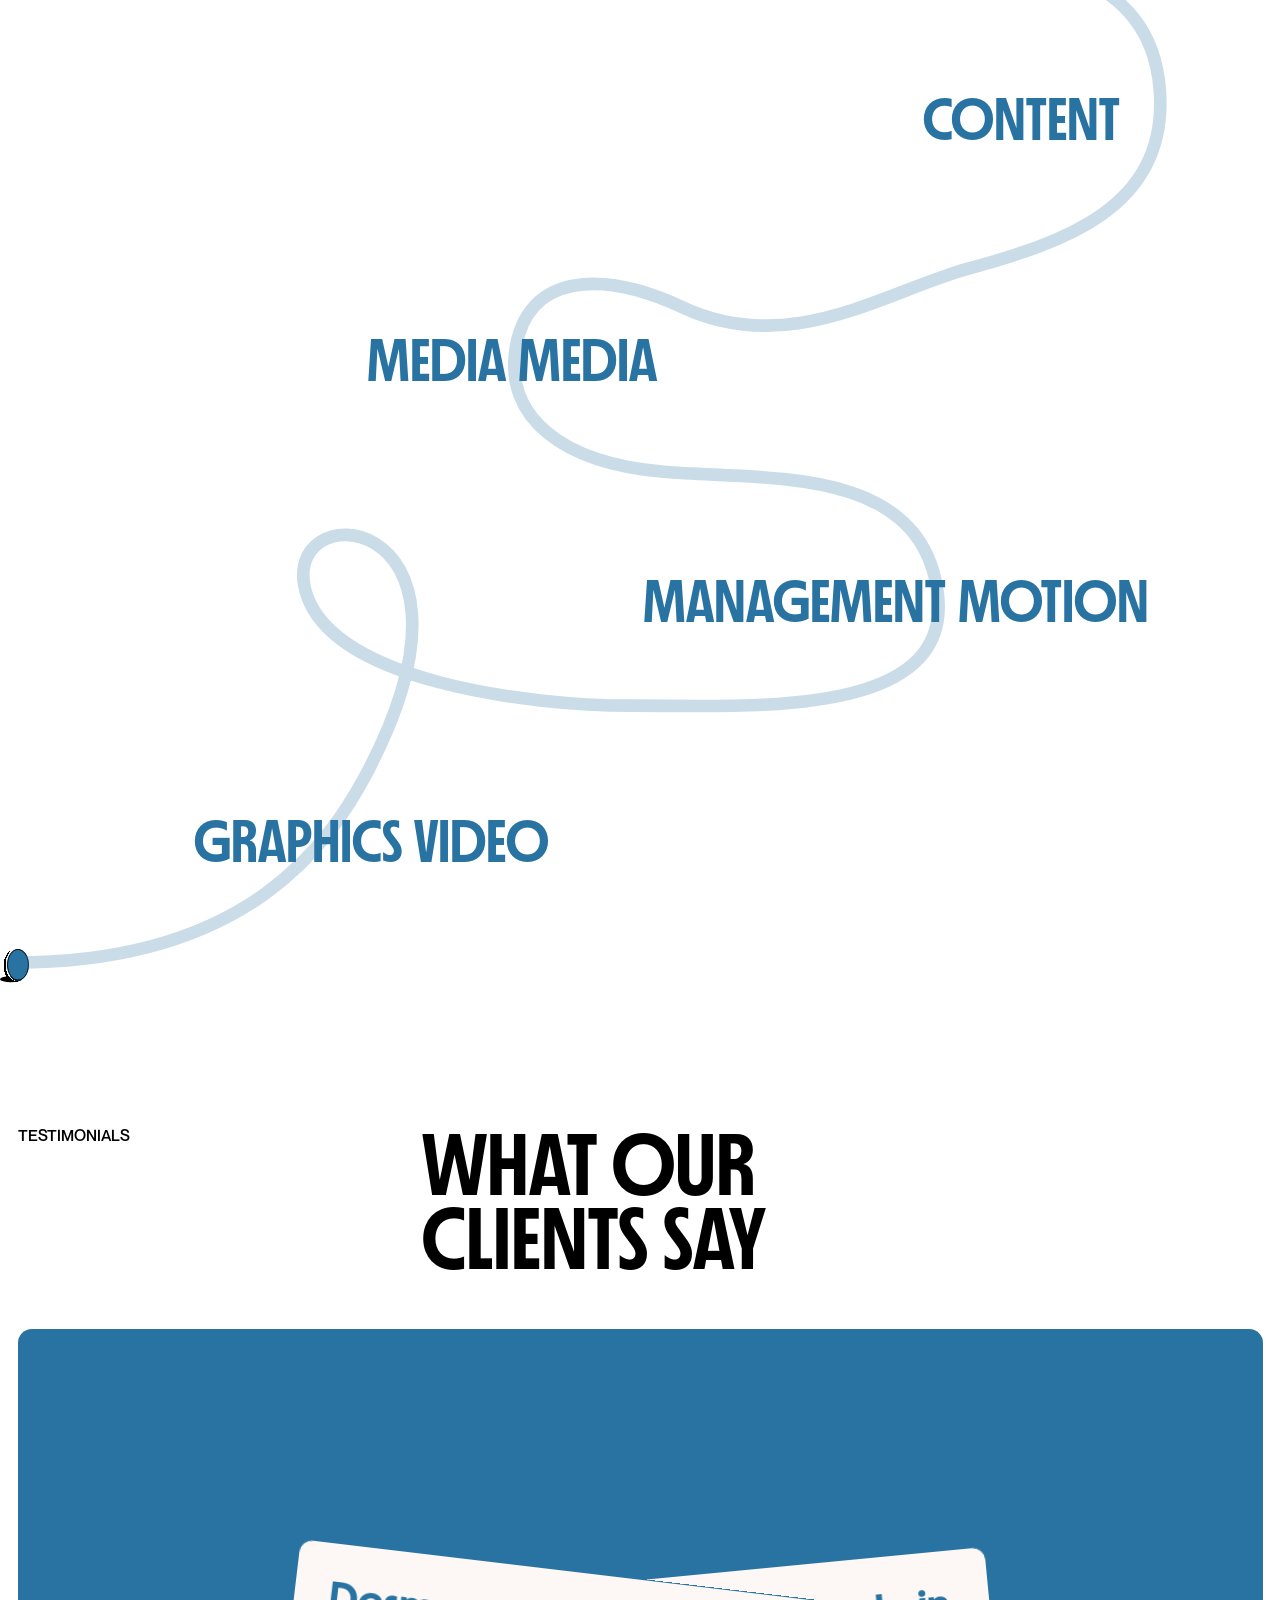
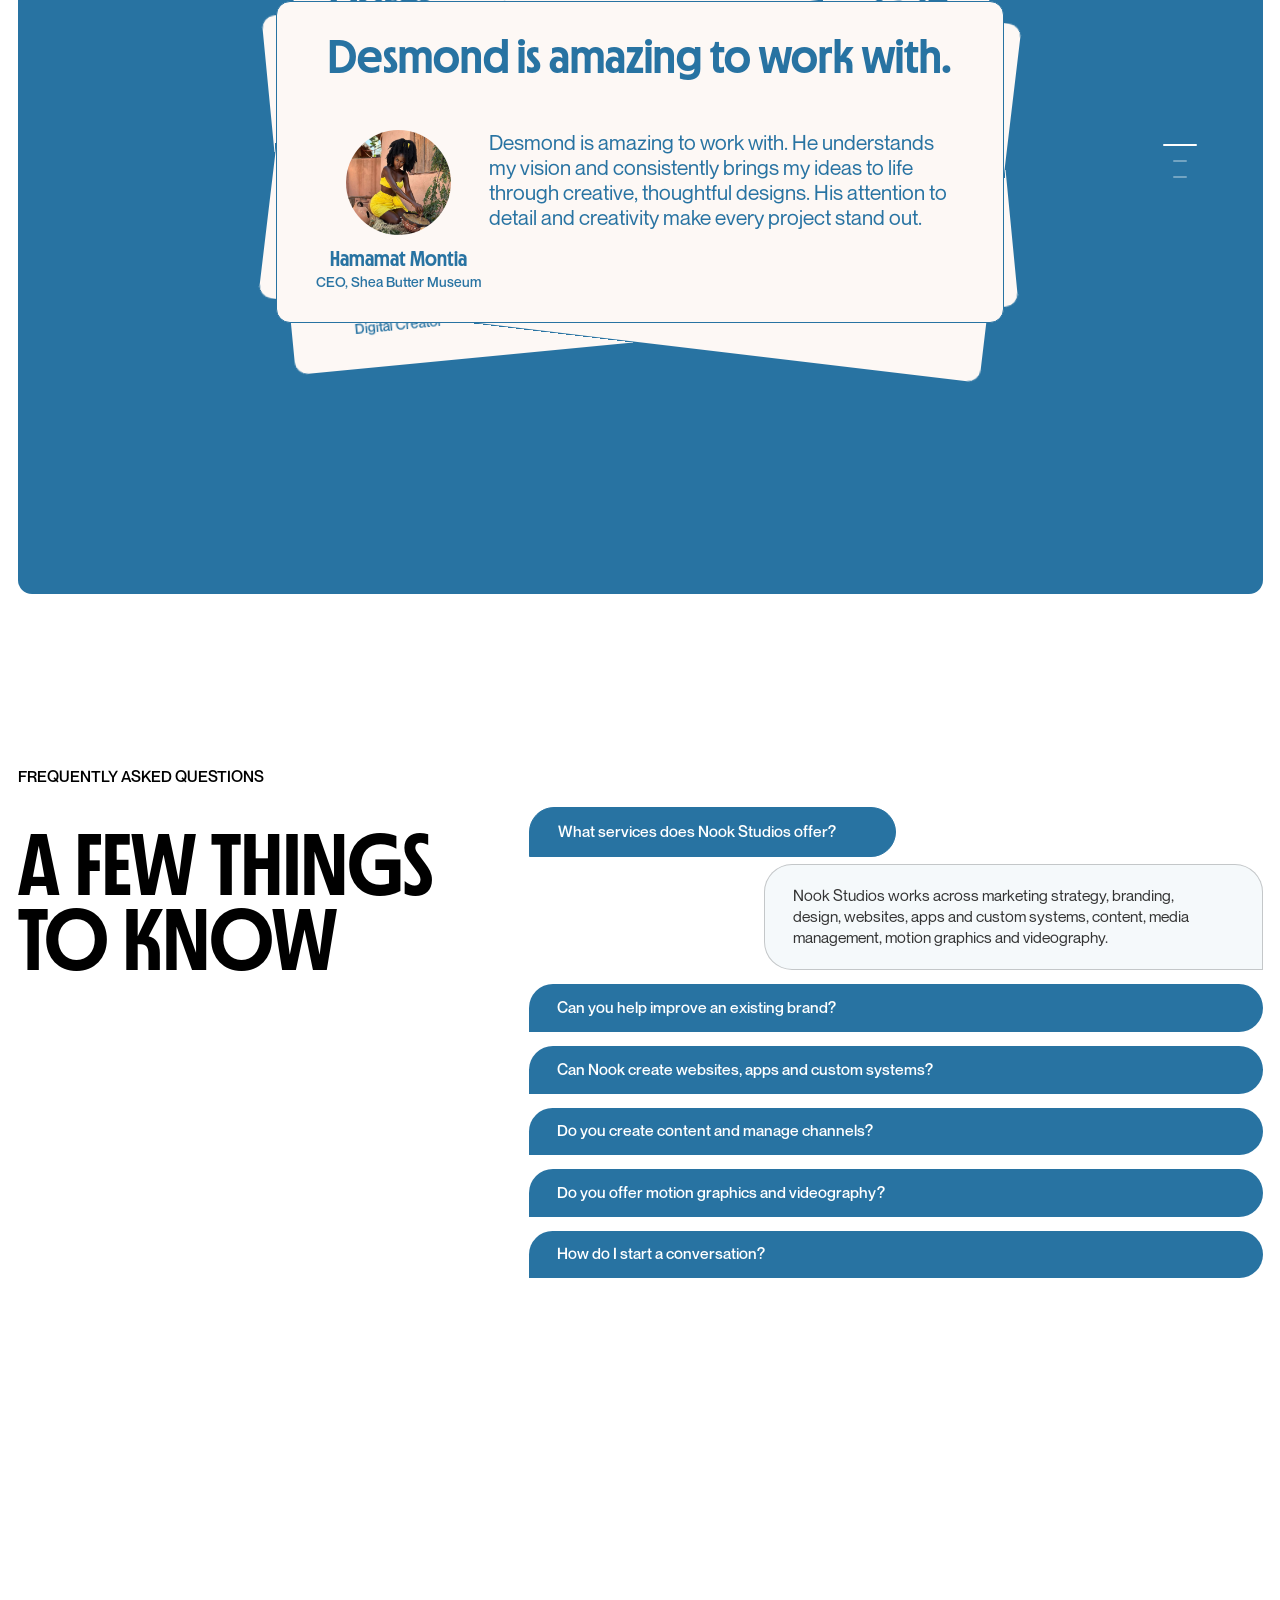
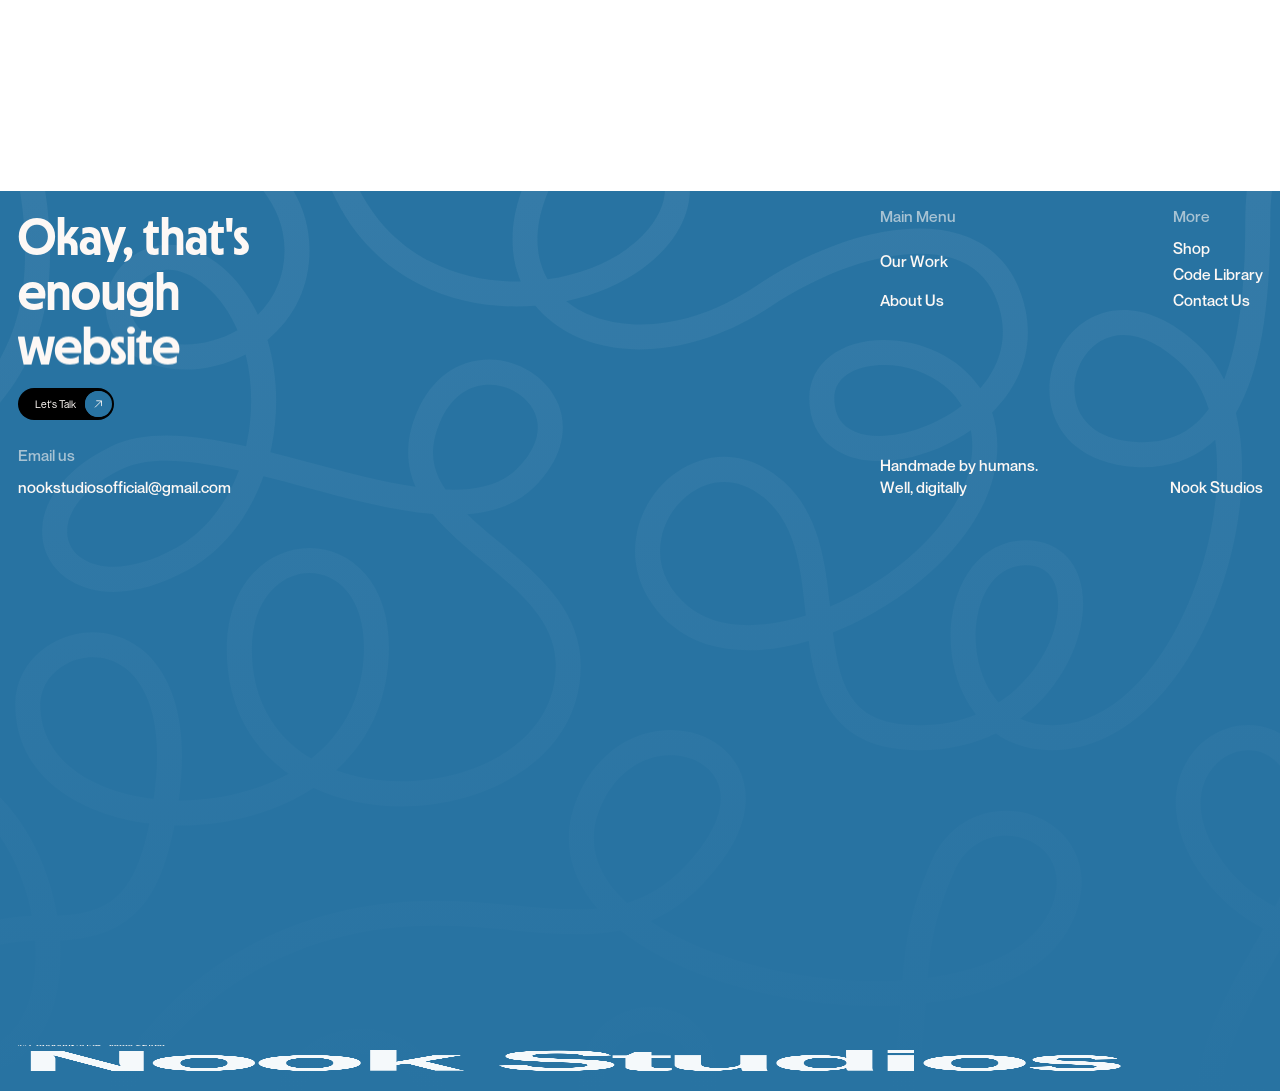
==== commit 28ecc88b: "Speed up first Video Production carousel pass" ====
--- a/index.html
+++ b/index.html
@@ -2028,7 +2028,7 @@
     }
   })();
 </script>
-</div><div class="section-hero-wrapper"><div class="hero-text"><div class="hero-pill two" style="opacity: 1; transform: none;"><div class="hero-pill-text">Nook Studios</div></div><h1 class="heading" style="opacity: 1;">WE BUILD BRANDS PEOPLE REMEMBER</h1><div class="hero-pill one" style="opacity: 1; transform: none;"><div class="hero-pill-text">Strategy &amp; creativity</div></div><div class="hero-pill three" style="opacity: 1; transform: none;"><div class="hero-pill-text">Thoughtful by design</div></div></div><style id="nook-home-work-marquee-style">.hero-video-loop{mix-blend-mode:normal;overflow:hidden;height:auto!important;align-items:center;position:relative;z-index:1}.nook-home-work-marquee{box-sizing:border-box;width:100%;height:40em;display:flex;align-items:center;overflow:hidden;overflow-x:clip!important;overflow-y:visible!important}.nook-home-work-marquee__track{display:flex;width:max-content;flex:0 0 max-content;align-items:center;animation:nookHomeWorkMarquee 22s linear infinite;transform:translate3d(0,0,0);will-change:transform;backface-visibility:hidden}.nook-home-work-marquee__group{display:flex;align-items:center;gap:2em;flex:none;padding-right:2em}.hero-video-loop .team-card{grid-column-gap:1em;grid-row-gap:1em;flex-flow:column;justify-content:flex-start;align-items:flex-start;width:32%;display:flex}.hero-video-loop .team-img-wrapper{border:.5em solid var(--brand-secondary);width:100%;height:auto!important;min-height:0;aspect-ratio:4/5;box-shadow:2px 3px 0 0 var(--brand-black);border-radius:1em;overflow:hidden}.hero-video-loop .team-img{display:block;object-fit:cover;width:100%;height:100%;aspect-ratio:4/5}.hero-video-loop .team-card.nook-home-work-marquee__card{position:relative;display:grid;grid-template-columns:minmax(0,1fr);grid-template-rows:3.2em auto 3.2em;gap:0;align-items:center;justify-items:center;width:clamp(16rem,25vw,22rem);flex:0 0 clamp(16rem,25vw,22rem)}.hero-video-loop .team-card.nook-home-work-marquee__card .team-img-wrapper{grid-column:1;grid-row:2;align-self:stretch}.nook-home-work-marquee__label{position:relative!important;left:auto!important;right:auto!important;top:auto!important;bottom:auto!important;grid-column:1;grid-row:3;z-index:3;justify-self:center;align-self:start;display:flex;align-items:center;justify-content:center;box-sizing:border-box;max-width:calc(100% - 1em);min-height:2.8em;padding:.6em .95em;font-size:1.05em!important;line-height:1.1;text-align:center;white-space:normal;opacity:1!important;transform:translateY(-50%)!important;translate:none!important}.nook-home-work-marquee__label .hero-pill-text{font-size:inherit;line-height:inherit;font-weight:700}.nook-home-work-marquee__label--top{grid-row:1;align-self:end;transform:translateY(50%)!important}@keyframes nookHomeWorkMarquee{from{transform:translate3d(0,0,0)}to{transform:translate3d(-50%,0,0)}}@media(max-width:991px){.nook-home-work-marquee{height:32em}}@media(max-width:767px){.nook-home-work-marquee{height:29em;padding-left:calc((100vw - clamp(15rem,72vw,18rem))/2)}.nook-home-work-marquee__track{animation-duration:14s}.hero-video-loop .team-card.nook-home-work-marquee__card{width:clamp(15rem,72vw,18rem);flex-basis:clamp(15rem,72vw,18rem)}}@media(max-width:479px){.nook-home-work-marquee{height:29em}}@media(prefers-reduced-motion:reduce){.nook-home-work-marquee__track{animation:none}}@media(hover:hover) and (pointer:fine){.nook-home-work-marquee:hover .nook-home-work-marquee__track{animation-play-state:paused}}.section-hero .nook-home-work-marquee__label{opacity:1!important}.nook-home-work-marquee__label{width:fit-content!important;justify-self:center!important;margin-inline:auto!important}.nook-home-work-marquee__label--card-top{transform:translateY(calc(-32em - 1em))!important}@media screen and (max-width:991px){.nook-home-work-marquee__label--card-top{transform:translateY(calc(-24em - 1em))!important}}@media screen and (max-width:767px){.nook-home-work-marquee__label--card-top{transform:translateY(calc(-20em - 1em))!important}}@media screen and (max-width:479px){.nook-home-work-marquee__label--card-top{transform:translateY(calc(-28em + .35em))!important}}</style><div class="nook-home-work-marquee" aria-label="Selected Nook Studios work"><div class="nook-home-work-marquee__track"><div class="nook-home-work-marquee__group"><article class="team-card nook-home-work-marquee__card"><div class="team-img-wrapper"><video class="team-img" src="/images/portfolio/bolt-food-groceries-motion.mp4" poster="/images/portfolio/bolt-food-accra-campaign.jpg" aria-label="Bolt Food motion graphics" autoplay muted loop playsinline preload="metadata"></video></div><div class="hero-pill nook-home-work-marquee__label nook-home-work-marquee__label--top nook-home-work-marquee__label--card-top" style="background-color:#f2bed7;"><div class="hero-pill-text" style="color:#08233c;">Motion Graphics/Animation</div></div></article><article class="team-card nook-home-work-marquee__card"><div class="team-img-wrapper"><video class="team-img" src="/images/services/marketing-strategy-smm.mp4" poster="/images/services/content-social-media.webp" aria-label="Marketing Strategy and SMM" autoplay muted loop playsinline preload="metadata"></video></div><div class="hero-pill nook-home-work-marquee__label" style="background-color:#f4e85b;"><div class="hero-pill-text" style="color:#08233c;">Marketing Strategy and SMM</div></div></article><article class="team-card nook-home-work-marquee__card"><div class="team-img-wrapper"><img class="team-img" src="/images/portfolio/portfolio-04.webp" alt="Bolt Food delivery flyer" loading="eager" decoding="async"></div><div class="hero-pill nook-home-work-marquee__label nook-home-work-marquee__label--top nook-home-work-marquee__label--card-top" style="background-color:#c6e8f1;"><div class="hero-pill-text" style="color:#08233c;">Branding &amp; Design</div></div></article><article class="team-card nook-home-work-marquee__card"><div class="team-img-wrapper"><img class="team-img" src="/images/portfolio/portfolio-15.webp" alt="Kwamana Gardens Website" loading="eager" decoding="async"></div><div class="hero-pill nook-home-work-marquee__label" style="background-color:#bfe1bd;"><div class="hero-pill-text" style="color:#08233c;">Web/App &amp; Softwares</div></div></article><article class="team-card nook-home-work-marquee__card"><div class="team-img-wrapper"><video class="team-img" src="/images/motion/lv_0_20261010020323.mp4" poster="/images/homepage/video-production-project-2-poster.jpg" aria-label="Video Production Project 2" autoplay muted loop playsinline preload="metadata"></video></div><div class="hero-pill nook-home-work-marquee__label nook-home-work-marquee__label--top nook-home-work-marquee__label--card-top" style="background-color:#f5c191;"><div class="hero-pill-text" style="color:#08233c;">Video Production</div></div></article><article class="team-card nook-home-work-marquee__card"><div class="team-img-wrapper"><img class="team-img" src="/images/portfolio/portrait-session-red-backdrop-01.webp" alt="Studio Portrait in White and Gold — Standing" loading="eager" decoding="async"></div><div class="hero-pill nook-home-work-marquee__label" style="background-color:#d8c9ed;"><div class="hero-pill-text" style="color:#08233c;">Photography</div></div></article><article class="team-card nook-home-work-marquee__card"><div class="team-img-wrapper"><video class="team-img" src="/images/portfolio/print-banner-printing.mp4" poster="/images/portfolio/print-banner-event.jpg" aria-label="Banner printing" autoplay muted loop playsinline preload="metadata"></video></div><div class="hero-pill nook-home-work-marquee__label nook-home-work-marquee__label--top nook-home-work-marquee__label--card-top" style="background-color:#f2bed7;"><div class="hero-pill-text" style="color:#08233c;">Print Production</div></div></article></div><div class="nook-home-work-marquee__group" aria-hidden="true"><article class="team-card nook-home-work-marquee__card"><div class="team-img-wrapper"><video class="team-img" src="/images/portfolio/bolt-food-groceries-motion.mp4" poster="/images/portfolio/bolt-food-accra-campaign.jpg" aria-label="" autoplay muted loop playsinline preload="metadata"></video></div><div class="hero-pill nook-home-work-marquee__label nook-home-work-marquee__label--top nook-home-work-marquee__label--card-top" style="background-color:#f2bed7;"><div class="hero-pill-text" style="color:#08233c;">Motion Graphics/Animation</div></div></article><article class="team-card nook-home-work-marquee__card"><div class="team-img-wrapper"><video class="team-img" src="/images/services/marketing-strategy-smm.mp4" poster="/images/services/content-social-media.webp" aria-label="" autoplay muted loop playsinline preload="metadata"></video></div><div class="hero-pill nook-home-work-marquee__label" style="background-color:#f4e85b;"><div class="hero-pill-text" style="color:#08233c;">Marketing Strategy and SMM</div></div></article><article class="team-card nook-home-work-marquee__card"><div class="team-img-wrapper"><img class="team-img" src="/images/portfolio/portfolio-04.webp" alt="" loading="eager" decoding="async"></div><div class="hero-pill nook-home-work-marquee__label nook-home-work-marquee__label--top nook-home-work-marquee__label--card-top" style="background-color:#c6e8f1;"><div class="hero-pill-text" style="color:#08233c;">Branding &amp; Design</div></div></article><article class="team-card nook-home-work-marquee__card"><div class="team-img-wrapper"><img class="team-img" src="/images/portfolio/portfolio-15.webp" alt="" loading="eager" decoding="async"></div><div class="hero-pill nook-home-work-marquee__label" style="background-color:#bfe1bd;"><div class="hero-pill-text" style="color:#08233c;">Web/App &amp; Softwares</div></div></article><article class="team-card nook-home-work-marquee__card"><div class="team-img-wrapper"><video class="team-img" src="/images/motion/lv_0_20261010020323.mp4" poster="/images/homepage/video-production-project-2-poster.jpg" aria-label="" autoplay muted loop playsinline preload="metadata"></video></div><div class="hero-pill nook-home-work-marquee__label nook-home-work-marquee__label--top nook-home-work-marquee__label--card-top" style="background-color:#f5c191;"><div class="hero-pill-text" style="color:#08233c;">Video Production</div></div></article><article class="team-card nook-home-work-marquee__card"><div class="team-img-wrapper"><img class="team-img" src="/images/portfolio/portrait-session-red-backdrop-01.webp" alt="" loading="eager" decoding="async"></div><div class="hero-pill nook-home-work-marquee__label" style="background-color:#d8c9ed;"><div class="hero-pill-text" style="color:#08233c;">Photography</div></div></article><article class="team-card nook-home-work-marquee__card"><div class="team-img-wrapper"><video class="team-img" src="/images/portfolio/print-banner-printing.mp4" poster="/images/portfolio/print-banner-event.jpg" aria-label="" autoplay muted loop playsinline preload="metadata"></video></div><div class="hero-pill nook-home-work-marquee__label nook-home-work-marquee__label--top nook-home-work-marquee__label--card-top" style="background-color:#f2bed7;"><div class="hero-pill-text" style="color:#08233c;">Print Production</div></div></article></div></div></div><script id="nook-home-work-marquee-loop-fix">(function(){var viewport=document.querySelector(".nook-home-work-marquee"),track=viewport&&viewport.querySelector(".nook-home-work-marquee__track"),groups=track&&Array.prototype.slice.call(track.children);if(!track||!groups||groups.length<2)return;var first=groups[0],copy=groups[1],cards=Array.prototype.slice.call(first.querySelectorAll(".nook-home-work-marquee__card")),copyCards=Array.prototype.slice.call(copy.querySelectorAll(".nook-home-work-marquee__card")),mobile=window.matchMedia("(max-width: 767px)");function sync(){cards.forEach(function(card,index){var width=card.getBoundingClientRect().width,target=copyCards[index];if(!target||!width)return;target.style.setProperty("width",width+"px","important");target.style.setProperty("flex","0 0 "+width+"px","important");});var groupWidth=first.getBoundingClientRect().width;if(groupWidth){var priorSpeed=mobile.matches?84.5078:41.3068;track.style.animationDuration=(groupWidth/priorSpeed).toFixed(2)+"s";}}sync();if("ResizeObserver" in window)new ResizeObserver(sync).observe(first);window.addEventListener("resize",sync,{passive:true});if(mobile.addEventListener)mobile.addEventListener("change",sync);if(document.fonts&&document.fonts.ready)document.fonts.ready.then(sync);})();</script><script id="nook-home-work-marquee-video-script">(function(){var viewport=document.querySelector(".nook-home-work-marquee");if(!viewport)return;var videos=Array.prototype.slice.call(viewport.querySelectorAll("video"));videos.forEach(function(video){video.muted=true;video.defaultMuted=true;});if(!("IntersectionObserver" in window)){videos.forEach(function(video){video.play().catch(function(){});});return;}var observer=new IntersectionObserver(function(entries){entries.forEach(function(entry){if(entry.isIntersecting)entry.target.play().catch(function(){});else entry.target.pause();});},{root:viewport,threshold:0.12});videos.forEach(function(video){observer.observe(video);});})();</script><div class="hero-path-svg-left"><div class="code-embed-3 w-embed"><svg fill="none" height="100%" viewbox="0 0 229 599" width="100%" xmlns="http://www.w3.org/2000/svg">
+</div><div class="section-hero-wrapper"><div class="hero-text"><div class="hero-pill two" style="opacity: 1; transform: none;"><div class="hero-pill-text">Nook Studios</div></div><h1 class="heading" style="opacity: 1;">WE BUILD BRANDS PEOPLE REMEMBER</h1><div class="hero-pill one" style="opacity: 1; transform: none;"><div class="hero-pill-text">Strategy &amp; creativity</div></div><div class="hero-pill three" style="opacity: 1; transform: none;"><div class="hero-pill-text">Thoughtful by design</div></div></div><style id="nook-home-work-marquee-style">.hero-video-loop{mix-blend-mode:normal;overflow:hidden;height:auto!important;align-items:center;position:relative;z-index:1}.nook-home-work-marquee{box-sizing:border-box;width:100%;height:40em;display:flex;align-items:center;overflow:hidden;overflow-x:clip!important;overflow-y:visible!important}.nook-home-work-marquee__track{display:flex;width:max-content;flex:0 0 max-content;align-items:center;animation:nookHomeWorkMarquee 22s linear infinite;transform:translate3d(0,0,0);will-change:transform;backface-visibility:hidden}.nook-home-work-marquee__group{display:flex;align-items:center;gap:2em;flex:none;padding-right:2em}.hero-video-loop .team-card{grid-column-gap:1em;grid-row-gap:1em;flex-flow:column;justify-content:flex-start;align-items:flex-start;width:32%;display:flex}.hero-video-loop .team-img-wrapper{border:.5em solid var(--brand-secondary);width:100%;height:auto!important;min-height:0;aspect-ratio:4/5;box-shadow:2px 3px 0 0 var(--brand-black);border-radius:1em;overflow:hidden}.hero-video-loop .team-img{display:block;object-fit:cover;width:100%;height:100%;aspect-ratio:4/5}.hero-video-loop .team-card.nook-home-work-marquee__card{position:relative;display:grid;grid-template-columns:minmax(0,1fr);grid-template-rows:3.2em auto 3.2em;gap:0;align-items:center;justify-items:center;width:clamp(16rem,25vw,22rem);flex:0 0 clamp(16rem,25vw,22rem)}.hero-video-loop .team-card.nook-home-work-marquee__card .team-img-wrapper{grid-column:1;grid-row:2;align-self:stretch}.nook-home-work-marquee__label{position:relative!important;left:auto!important;right:auto!important;top:auto!important;bottom:auto!important;grid-column:1;grid-row:3;z-index:3;justify-self:center;align-self:start;display:flex;align-items:center;justify-content:center;box-sizing:border-box;max-width:calc(100% - 1em);min-height:2.8em;padding:.6em .95em;font-size:1.05em!important;line-height:1.1;text-align:center;white-space:normal;opacity:1!important;transform:translateY(-50%)!important;translate:none!important}.nook-home-work-marquee__label .hero-pill-text{font-size:inherit;line-height:inherit;font-weight:700}.nook-home-work-marquee__label--top{grid-row:1;align-self:end;transform:translateY(50%)!important}@keyframes nookHomeWorkMarquee{from{transform:translate3d(0,0,0)}to{transform:translate3d(-50%,0,0)}}@media(max-width:991px){.nook-home-work-marquee{height:32em}}@media(max-width:767px){.nook-home-work-marquee{height:29em;padding-left:calc((100vw - clamp(15rem,72vw,18rem))/2)}.nook-home-work-marquee__track{animation-duration:14s}.hero-video-loop .team-card.nook-home-work-marquee__card{width:clamp(15rem,72vw,18rem);flex-basis:clamp(15rem,72vw,18rem)}}@media(max-width:479px){.nook-home-work-marquee{height:29em}}@media(prefers-reduced-motion:reduce){.nook-home-work-marquee__track{animation:none}}@media(hover:hover) and (pointer:fine){.nook-home-work-marquee:hover .nook-home-work-marquee__track{animation-play-state:paused}}.section-hero .nook-home-work-marquee__label{opacity:1!important}.nook-home-work-marquee__label{width:fit-content!important;justify-self:center!important;margin-inline:auto!important}.nook-home-work-marquee__label--card-top{transform:translateY(calc(-32em - 1em))!important}@media screen and (max-width:991px){.nook-home-work-marquee__label--card-top{transform:translateY(calc(-24em - 1em))!important}}@media screen and (max-width:767px){.nook-home-work-marquee__label--card-top{transform:translateY(calc(-20em - 1em))!important}}@media screen and (max-width:479px){.nook-home-work-marquee__label--card-top{transform:translateY(calc(-28em + .35em))!important}}</style><div class="nook-home-work-marquee" aria-label="Selected Nook Studios work"><div class="nook-home-work-marquee__track"><div class="nook-home-work-marquee__group"><article class="team-card nook-home-work-marquee__card"><div class="team-img-wrapper"><video class="team-img" src="/images/portfolio/bolt-food-groceries-motion.mp4" poster="/images/portfolio/bolt-food-accra-campaign.jpg" aria-label="Bolt Food motion graphics" autoplay muted loop playsinline preload="metadata"></video></div><div class="hero-pill nook-home-work-marquee__label nook-home-work-marquee__label--top nook-home-work-marquee__label--card-top" style="background-color:#f2bed7;"><div class="hero-pill-text" style="color:#08233c;">Motion Graphics/Animation</div></div></article><article class="team-card nook-home-work-marquee__card"><div class="team-img-wrapper"><video class="team-img" src="/images/services/marketing-strategy-smm.mp4" poster="/images/services/content-social-media.webp" aria-label="Marketing Strategy and SMM" autoplay muted loop playsinline preload="metadata"></video></div><div class="hero-pill nook-home-work-marquee__label" style="background-color:#f4e85b;"><div class="hero-pill-text" style="color:#08233c;">Marketing Strategy and SMM</div></div></article><article class="team-card nook-home-work-marquee__card"><div class="team-img-wrapper"><img class="team-img" src="/images/portfolio/portfolio-04.webp" alt="Bolt Food delivery flyer" loading="eager" decoding="async"></div><div class="hero-pill nook-home-work-marquee__label nook-home-work-marquee__label--top nook-home-work-marquee__label--card-top" style="background-color:#c6e8f1;"><div class="hero-pill-text" style="color:#08233c;">Branding &amp; Design</div></div></article><article class="team-card nook-home-work-marquee__card"><div class="team-img-wrapper"><img class="team-img" src="/images/portfolio/portfolio-15.webp" alt="Kwamana Gardens Website" loading="eager" decoding="async"></div><div class="hero-pill nook-home-work-marquee__label" style="background-color:#bfe1bd;"><div class="hero-pill-text" style="color:#08233c;">Web/App &amp; Softwares</div></div></article><article class="team-card nook-home-work-marquee__card"><div class="team-img-wrapper"><video class="team-img" src="/images/motion/video-production-carousel.mp4" poster="/images/homepage/video-production-project-2-poster.jpg" aria-label="Video Production Project 2" autoplay muted loop playsinline preload="auto"></video></div><div class="hero-pill nook-home-work-marquee__label nook-home-work-marquee__label--top nook-home-work-marquee__label--card-top" style="background-color:#f5c191;"><div class="hero-pill-text" style="color:#08233c;">Video Production</div></div></article><article class="team-card nook-home-work-marquee__card"><div class="team-img-wrapper"><img class="team-img" src="/images/portfolio/portrait-session-red-backdrop-01.webp" alt="Studio Portrait in White and Gold — Standing" loading="eager" decoding="async"></div><div class="hero-pill nook-home-work-marquee__label" style="background-color:#d8c9ed;"><div class="hero-pill-text" style="color:#08233c;">Photography</div></div></article><article class="team-card nook-home-work-marquee__card"><div class="team-img-wrapper"><video class="team-img" src="/images/portfolio/print-banner-printing.mp4" poster="/images/portfolio/print-banner-event.jpg" aria-label="Banner printing" autoplay muted loop playsinline preload="metadata"></video></div><div class="hero-pill nook-home-work-marquee__label nook-home-work-marquee__label--top nook-home-work-marquee__label--card-top" style="background-color:#f2bed7;"><div class="hero-pill-text" style="color:#08233c;">Print Production</div></div></article></div><div class="nook-home-work-marquee__group" aria-hidden="true"><article class="team-card nook-home-work-marquee__card"><div class="team-img-wrapper"><video class="team-img" src="/images/portfolio/bolt-food-groceries-motion.mp4" poster="/images/portfolio/bolt-food-accra-campaign.jpg" aria-label="" autoplay muted loop playsinline preload="metadata"></video></div><div class="hero-pill nook-home-work-marquee__label nook-home-work-marquee__label--top nook-home-work-marquee__label--card-top" style="background-color:#f2bed7;"><div class="hero-pill-text" style="color:#08233c;">Motion Graphics/Animation</div></div></article><article class="team-card nook-home-work-marquee__card"><div class="team-img-wrapper"><video class="team-img" src="/images/services/marketing-strategy-smm.mp4" poster="/images/services/content-social-media.webp" aria-label="" autoplay muted loop playsinline preload="metadata"></video></div><div class="hero-pill nook-home-work-marquee__label" style="background-color:#f4e85b;"><div class="hero-pill-text" style="color:#08233c;">Marketing Strategy and SMM</div></div></article><article class="team-card nook-home-work-marquee__card"><div class="team-img-wrapper"><img class="team-img" src="/images/portfolio/portfolio-04.webp" alt="" loading="eager" decoding="async"></div><div class="hero-pill nook-home-work-marquee__label nook-home-work-marquee__label--top nook-home-work-marquee__label--card-top" style="background-color:#c6e8f1;"><div class="hero-pill-text" style="color:#08233c;">Branding &amp; Design</div></div></article><article class="team-card nook-home-work-marquee__card"><div class="team-img-wrapper"><img class="team-img" src="/images/portfolio/portfolio-15.webp" alt="" loading="eager" decoding="async"></div><div class="hero-pill nook-home-work-marquee__label" style="background-color:#bfe1bd;"><div class="hero-pill-text" style="color:#08233c;">Web/App &amp; Softwares</div></div></article><article class="team-card nook-home-work-marquee__card"><div class="team-img-wrapper"><video class="team-img" src="/images/motion/video-production-carousel.mp4" poster="/images/homepage/video-production-project-2-poster.jpg" aria-label="" autoplay muted loop playsinline preload="metadata"></video></div><div class="hero-pill nook-home-work-marquee__label nook-home-work-marquee__label--top nook-home-work-marquee__label--card-top" style="background-color:#f5c191;"><div class="hero-pill-text" style="color:#08233c;">Video Production</div></div></article><article class="team-card nook-home-work-marquee__card"><div class="team-img-wrapper"><img class="team-img" src="/images/portfolio/portrait-session-red-backdrop-01.webp" alt="" loading="eager" decoding="async"></div><div class="hero-pill nook-home-work-marquee__label" style="background-color:#d8c9ed;"><div class="hero-pill-text" style="color:#08233c;">Photography</div></div></article><article class="team-card nook-home-work-marquee__card"><div class="team-img-wrapper"><video class="team-img" src="/images/portfolio/print-banner-printing.mp4" poster="/images/portfolio/print-banner-event.jpg" aria-label="" autoplay muted loop playsinline preload="metadata"></video></div><div class="hero-pill nook-home-work-marquee__label nook-home-work-marquee__label--top nook-home-work-marquee__label--card-top" style="background-color:#f2bed7;"><div class="hero-pill-text" style="color:#08233c;">Print Production</div></div></article></div></div></div><script id="nook-home-work-marquee-loop-fix">(function(){var viewport=document.querySelector(".nook-home-work-marquee"),track=viewport&&viewport.querySelector(".nook-home-work-marquee__track"),groups=track&&Array.prototype.slice.call(track.children);if(!track||!groups||groups.length<2)return;var first=groups[0],copy=groups[1],cards=Array.prototype.slice.call(first.querySelectorAll(".nook-home-work-marquee__card")),copyCards=Array.prototype.slice.call(copy.querySelectorAll(".nook-home-work-marquee__card")),mobile=window.matchMedia("(max-width: 767px)");function sync(){cards.forEach(function(card,index){var width=card.getBoundingClientRect().width,target=copyCards[index];if(!target||!width)return;target.style.setProperty("width",width+"px","important");target.style.setProperty("flex","0 0 "+width+"px","important");});var groupWidth=first.getBoundingClientRect().width;if(groupWidth){var priorSpeed=mobile.matches?84.5078:41.3068;track.style.animationDuration=(groupWidth/priorSpeed).toFixed(2)+"s";}}sync();if("ResizeObserver" in window)new ResizeObserver(sync).observe(first);window.addEventListener("resize",sync,{passive:true});if(mobile.addEventListener)mobile.addEventListener("change",sync);if(document.fonts&&document.fonts.ready)document.fonts.ready.then(sync);})();</script><script id="nook-home-work-marquee-video-script">(function(){var viewport=document.querySelector(".nook-home-work-marquee");if(!viewport)return;var videos=Array.prototype.slice.call(viewport.querySelectorAll("video"));videos.forEach(function(video){video.muted=true;video.defaultMuted=true;});if(!("IntersectionObserver" in window)){videos.forEach(function(video){video.play().catch(function(){});});return;}var observer=new IntersectionObserver(function(entries){entries.forEach(function(entry){if(entry.isIntersecting)entry.target.play().catch(function(){});else entry.target.pause();});},{root:viewport,threshold:0.12});videos.forEach(function(video){observer.observe(video);});})();</script><div class="hero-path-svg-left"><div class="code-embed-3 w-embed"><svg fill="none" height="100%" viewbox="0 0 229 599" width="100%" xmlns="http://www.w3.org/2000/svg">
 <path d="M33.502 584.112C104.502 557.112 147.911 474.964 143.002 393.612C139.502 335.612 106.002 281.612 59.0025 252.612C7.82072 221.032 -4.20053 385.572 52.5031 405.612C140.218 436.612 225.002 369.112 212.002 252.612C208.376 220.111 192.539 178.612 152.002 121.612C117.866 73.6124 42.0029 11.6124 42.0029 11.6124" stroke="#2873a2" stroke-width="30"></path>
 </svg>
 </div></div><div class="hero-path-svg-right"><div class="code-embed-2 w-embed"><svg fill="none" height="100%" viewbox="0 0 354 487" width="100%" xmlns="http://www.w3.org/2000/svg">
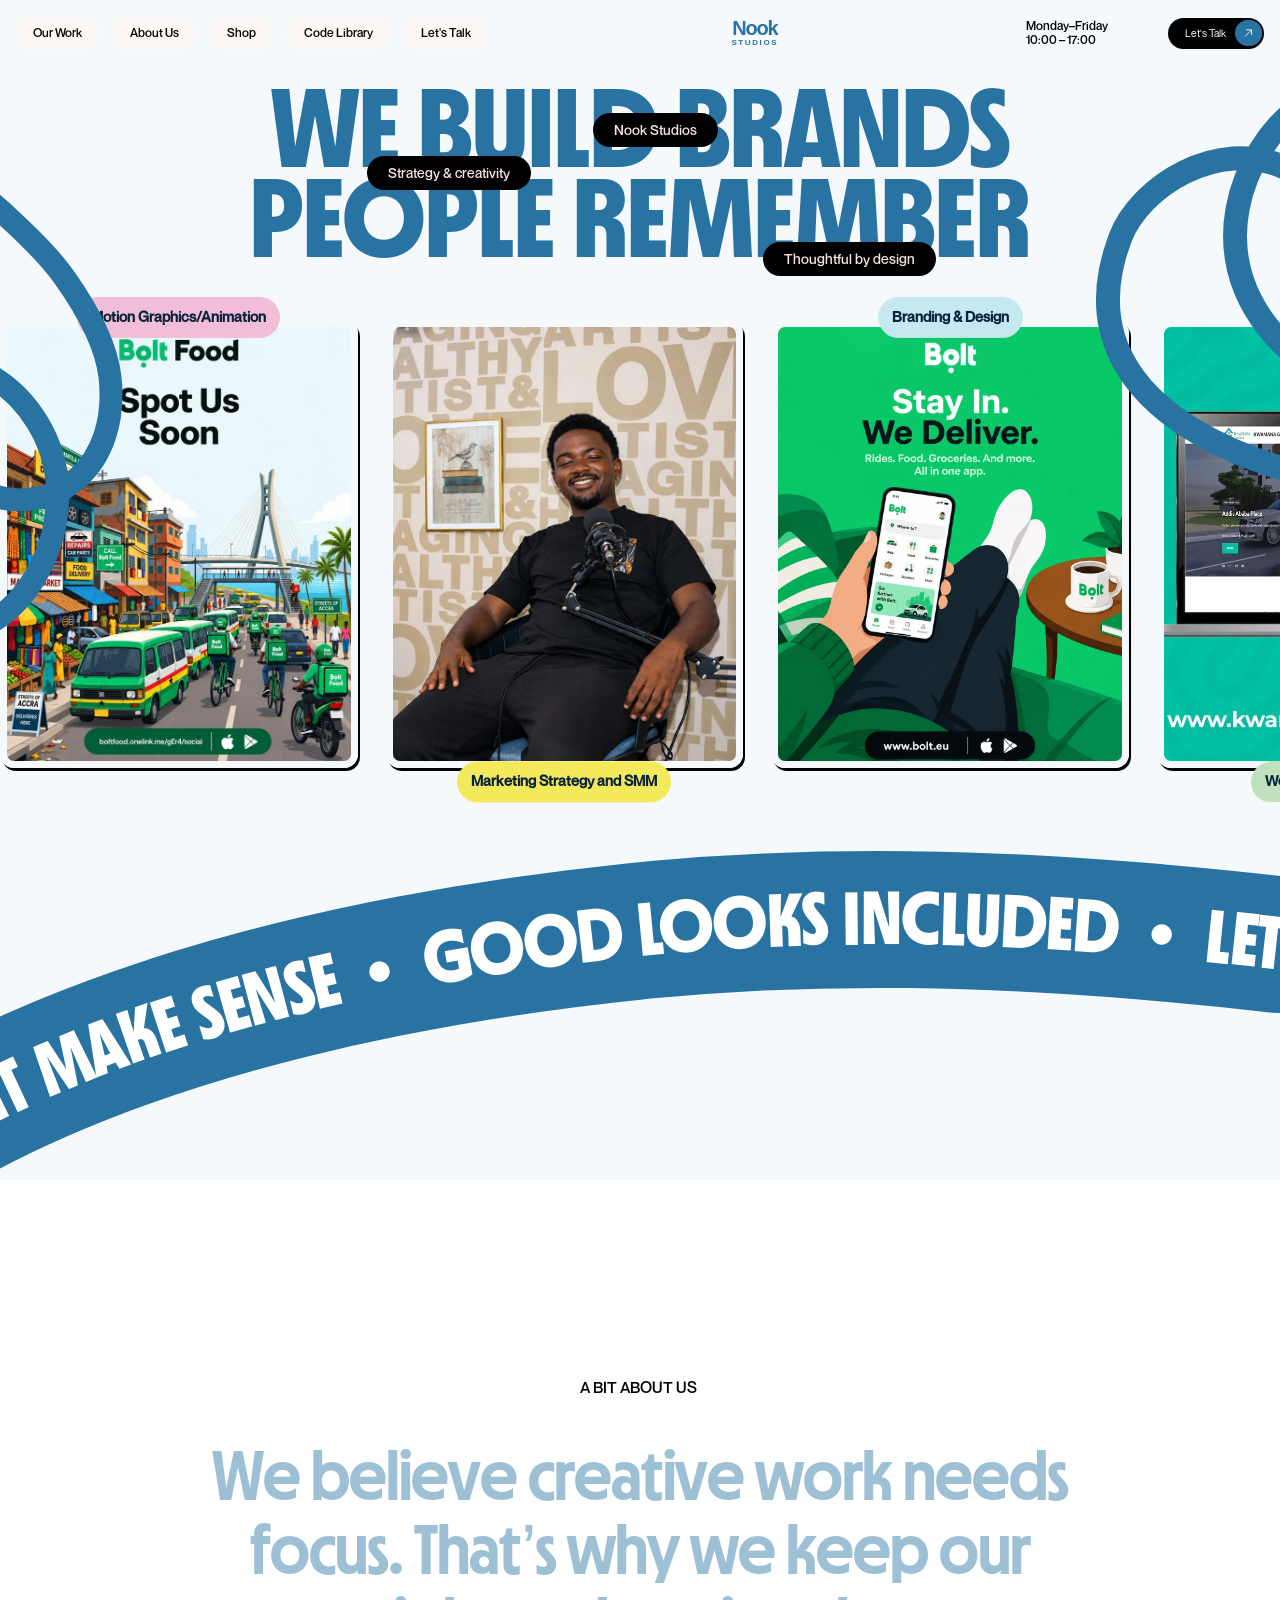
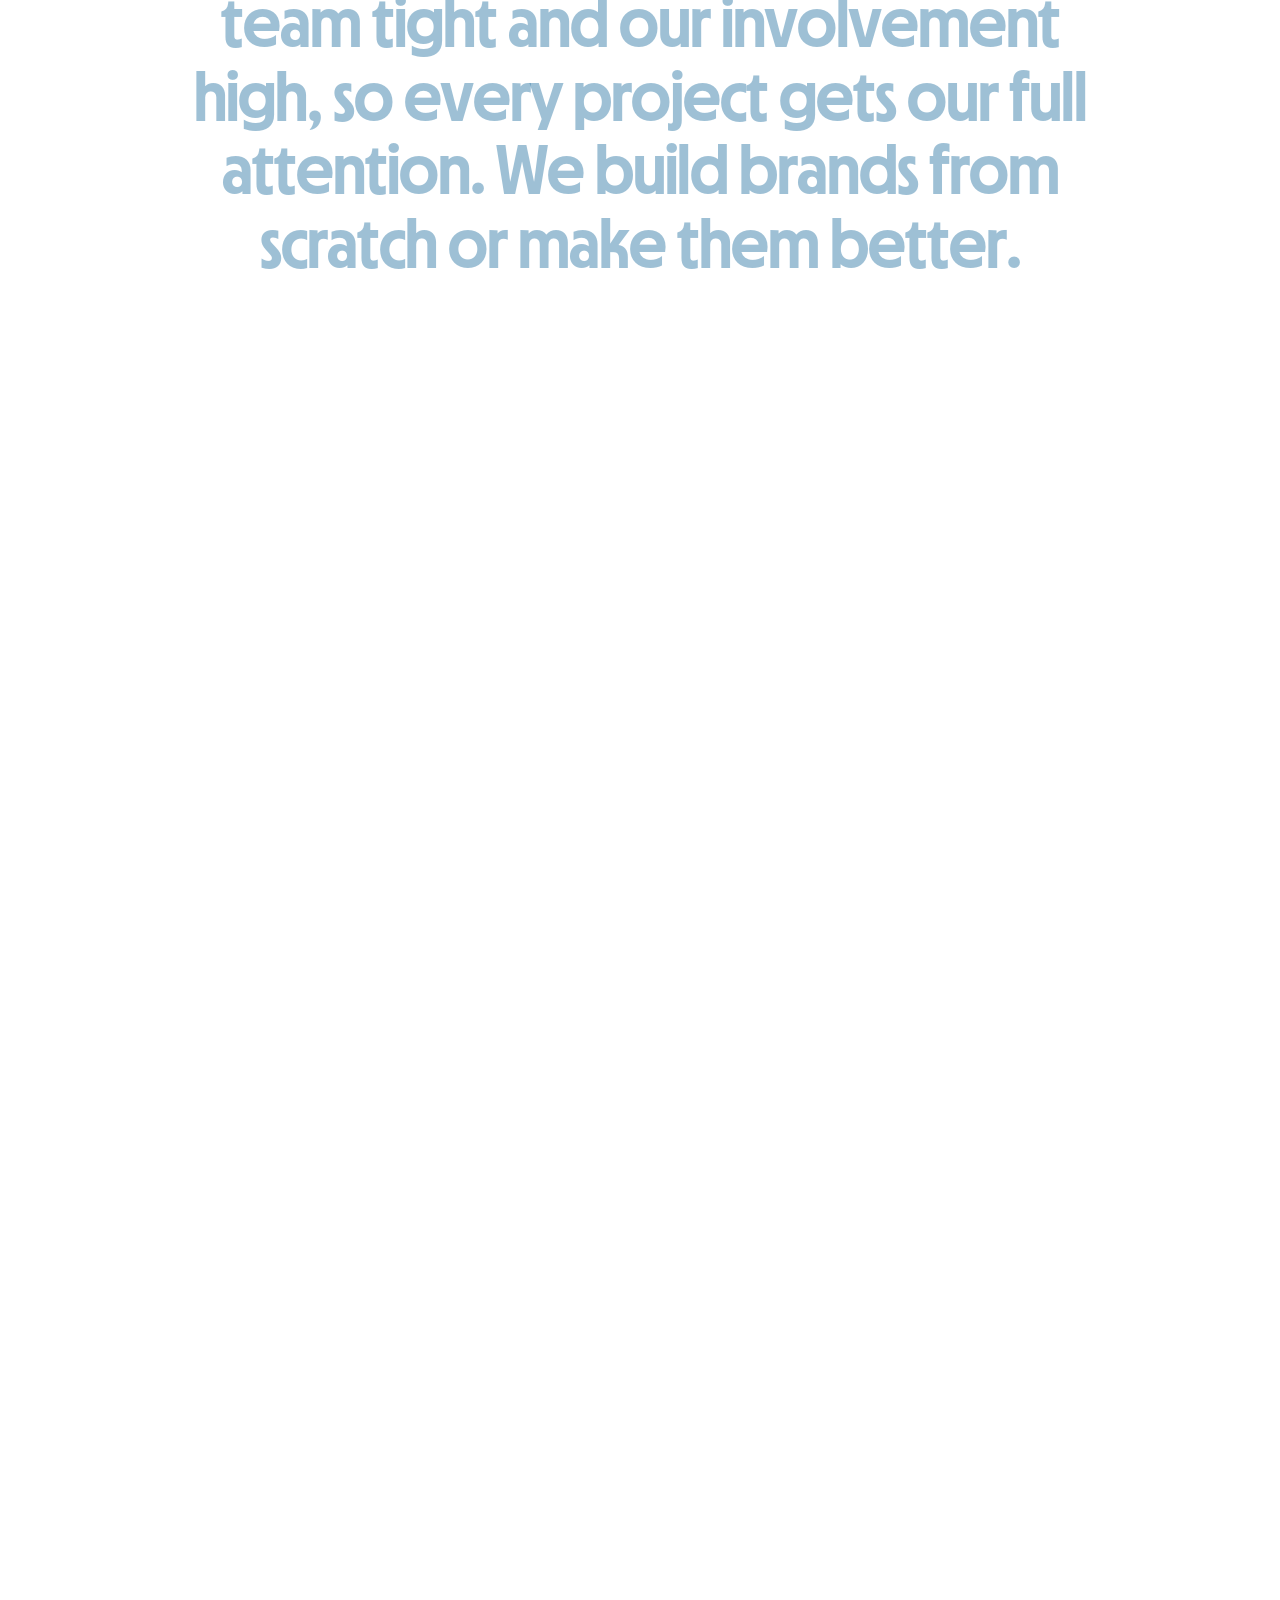
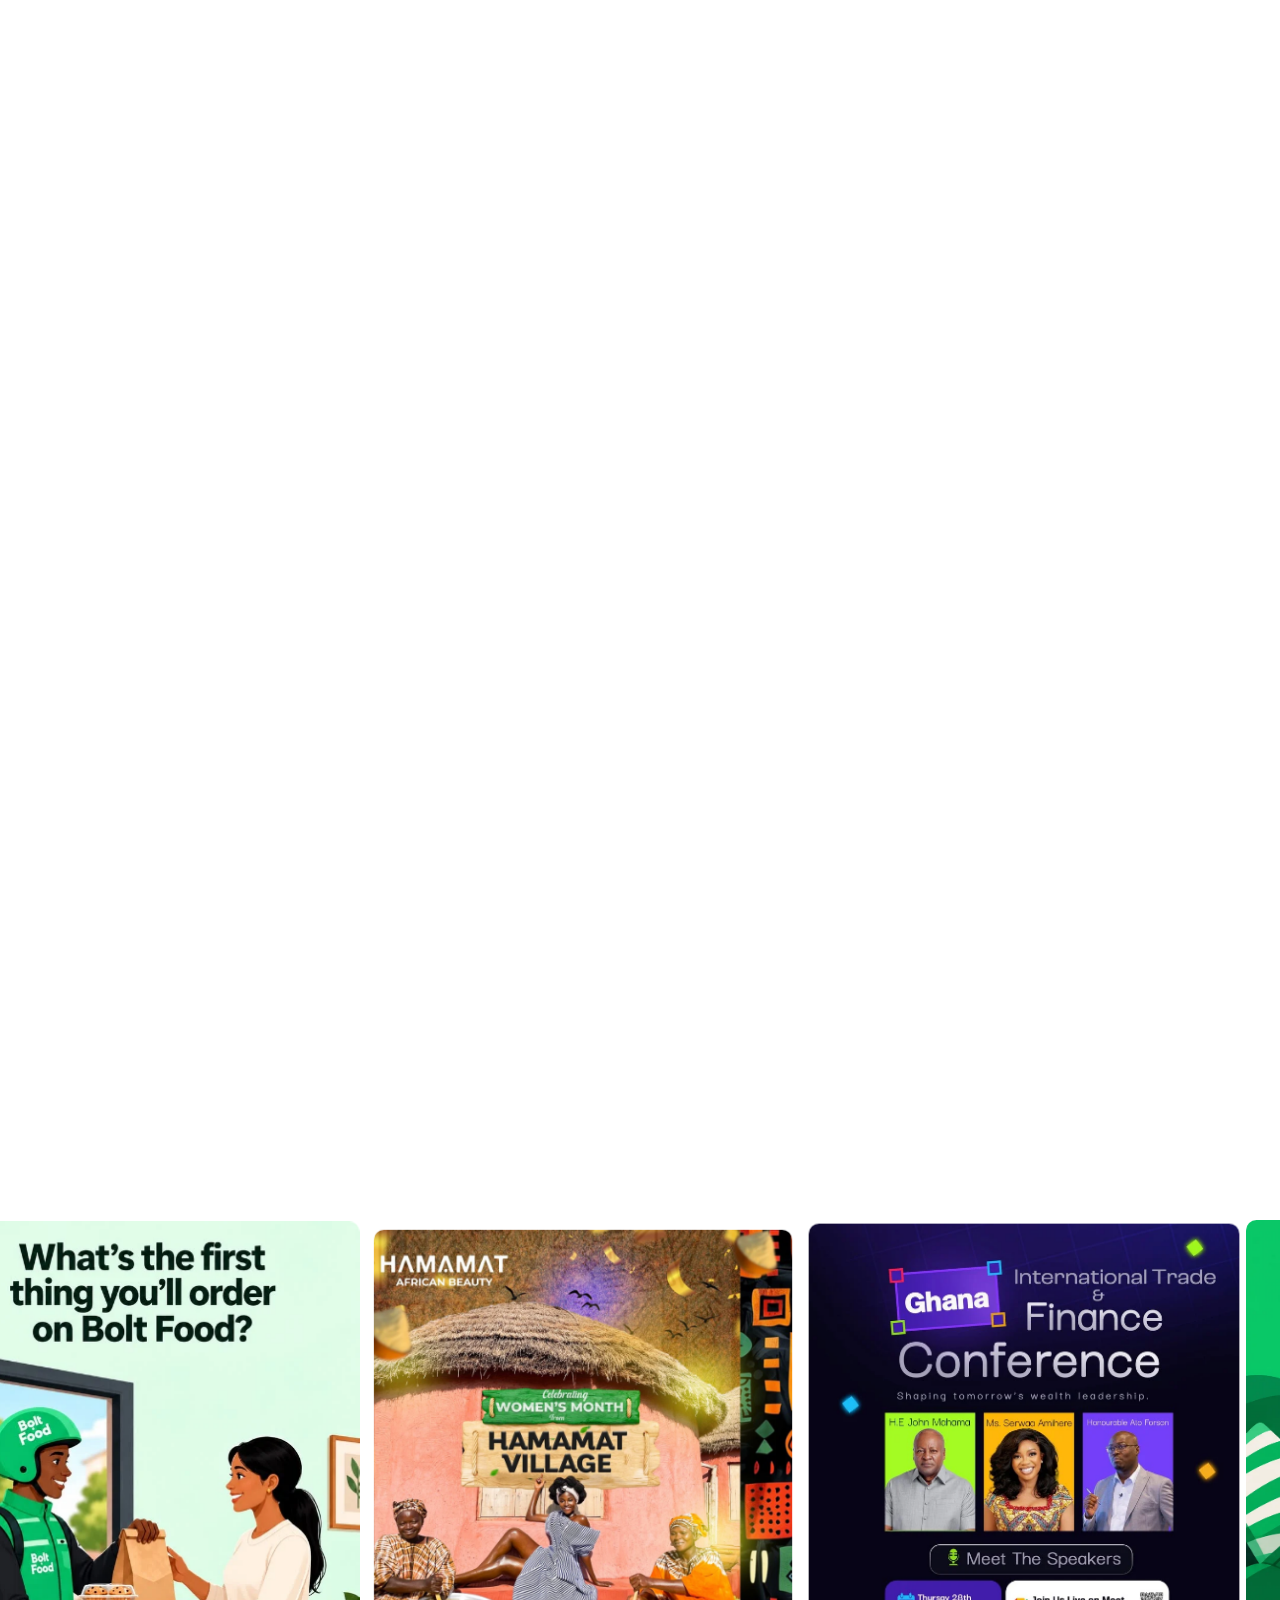
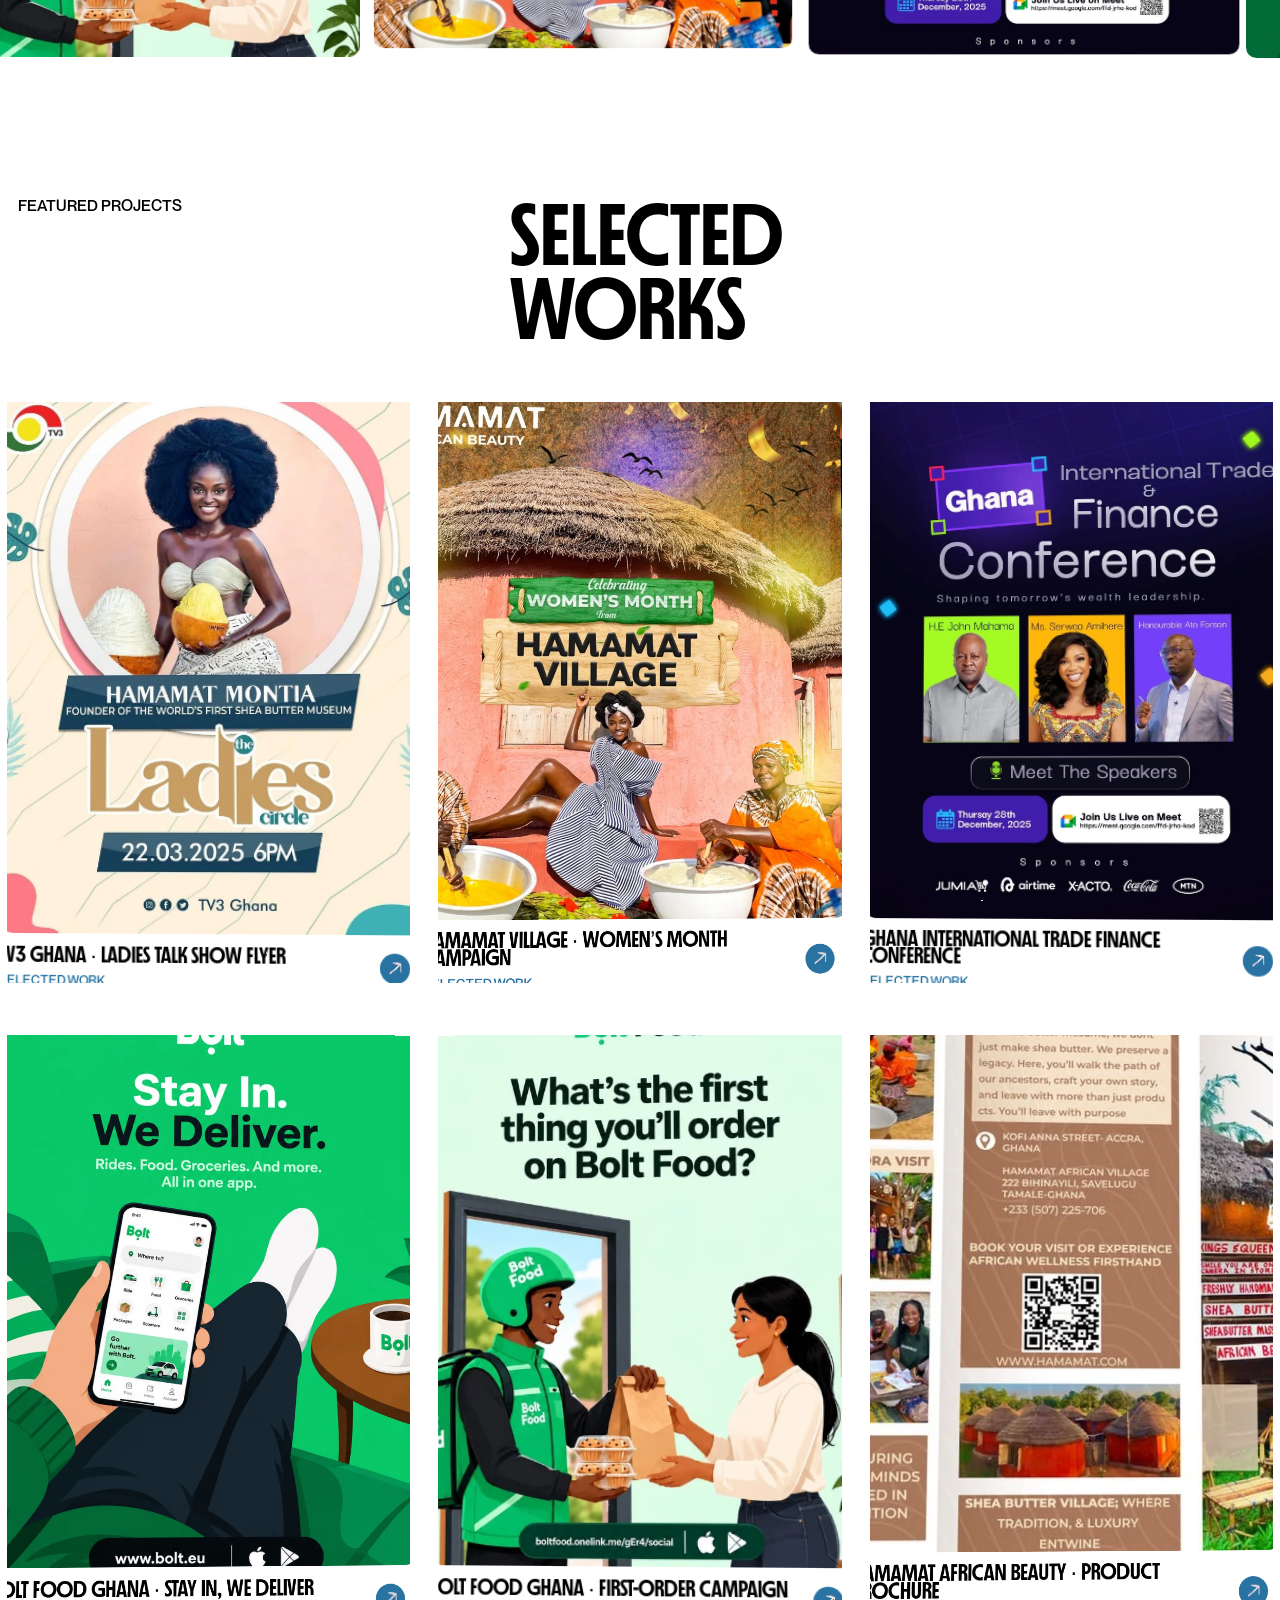
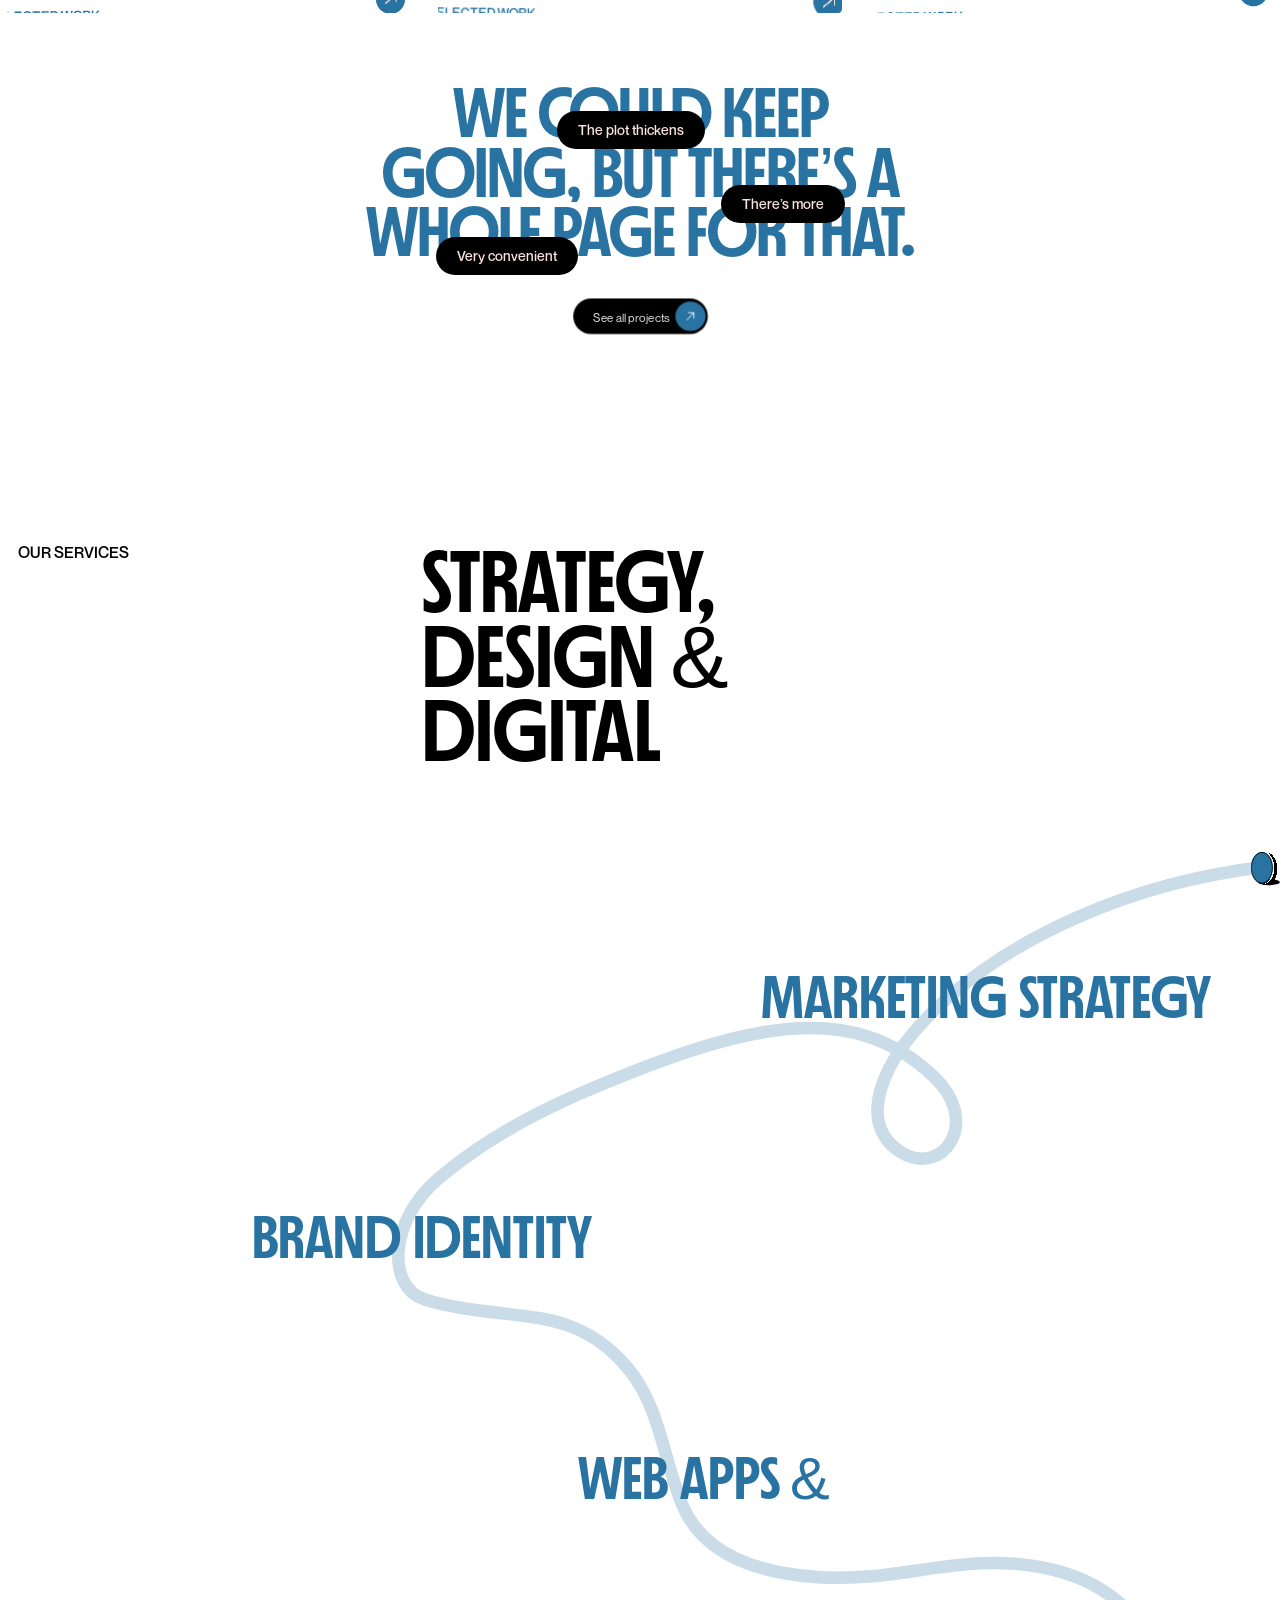
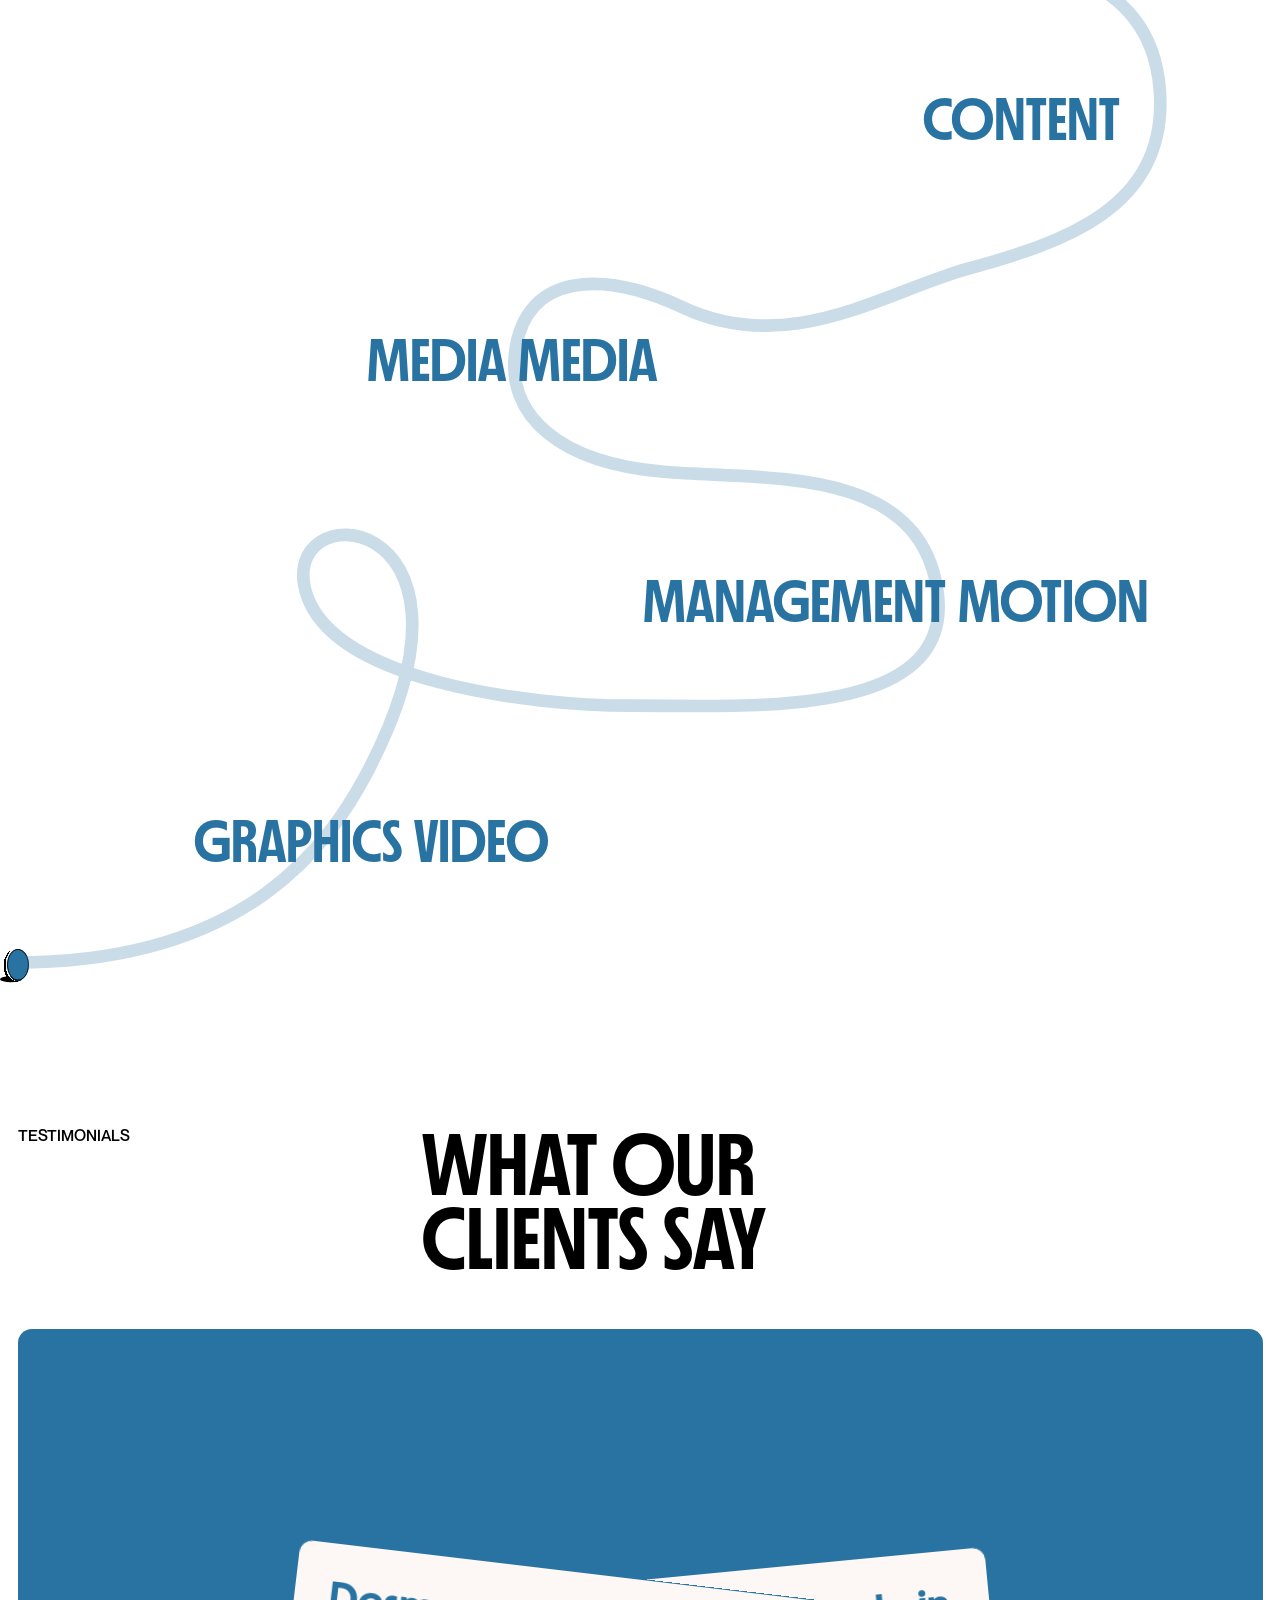
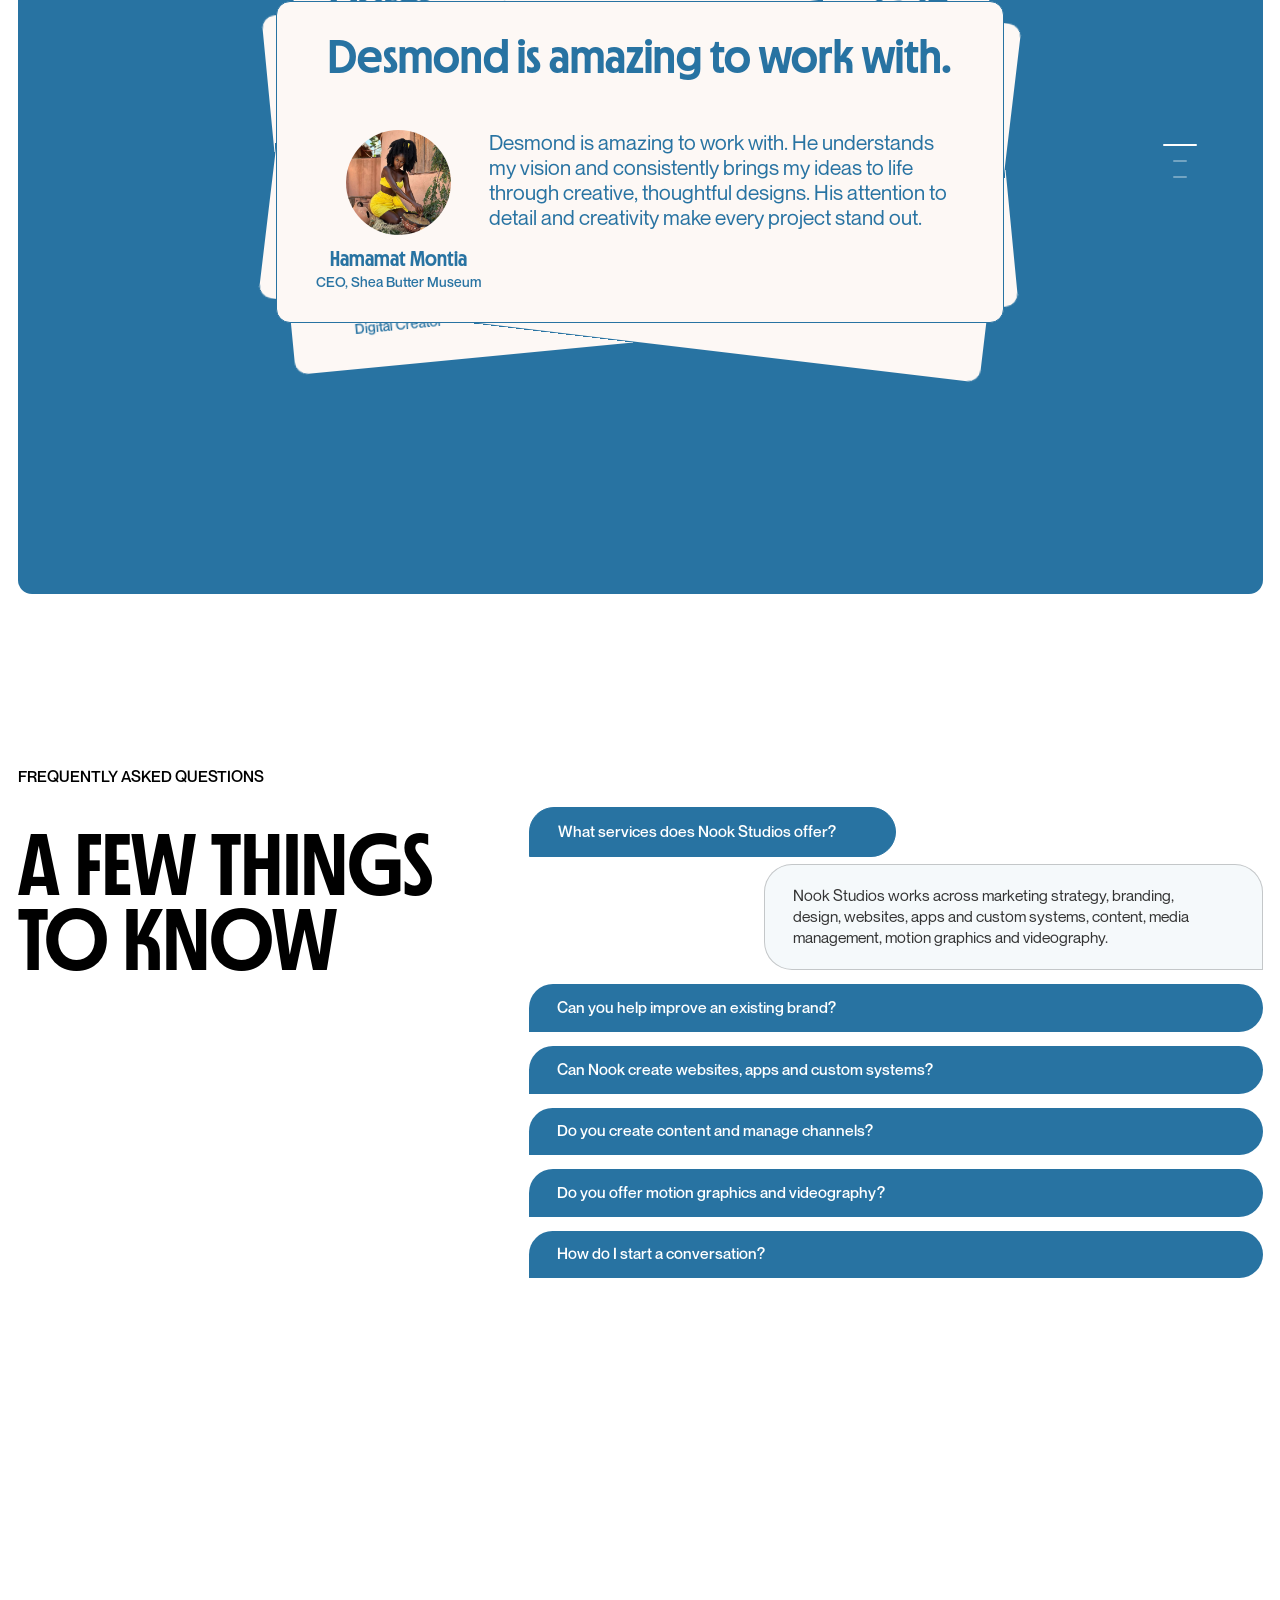
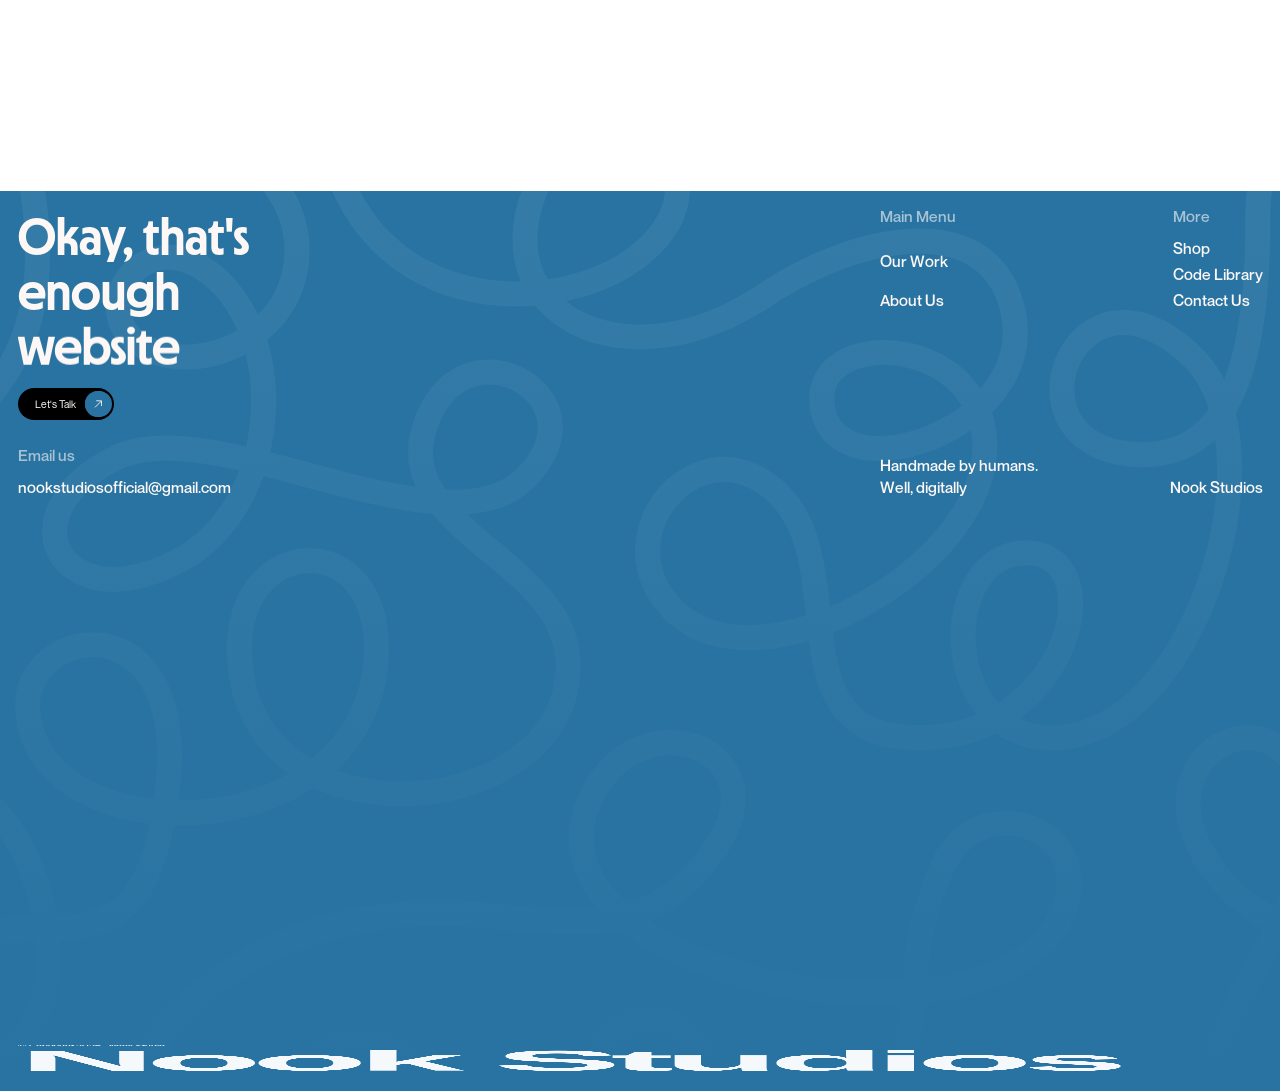
==== commit 0fa5b9ae: "Add video production clips and fix gallery overlays" ====
--- a/index.html
+++ b/index.html
@@ -77,9 +77,6 @@
 <path d="M0 21.5571C0 21.5571 6.56744 2.8501 15.4762 4.44988C25.7691 6.2982 5.66141 21.3471 12.5002 29.1915C22.9246 41.1486 29.3907 -7.93025 42.4603 1.12139C53.3211 8.6432 27.1823 26.7575 37.6982 34.7461C50.754 44.6641 58.0718 -7.92618 67.2619 5.59531C72.4564 13.2381 57.9637 30.3713 67.2619 30.3713C70.8333 30.3713 75 19.753 75 19.753" stroke="currentColor" stroke-linecap="round" stroke-width="24"></path>
 </svg>
 </div></div></a><a class="navbar-link-btn w-inline-block" href="/code-library/"><div class="navlink-text">Code Library</div><div class="stroke-fill"><div class="stroke-fill-code w-embed"><svg fill="none" height="100%" viewbox="0 0 75 36" width="100%" xmlns="http://www.w3.org/2000/svg">
-<path d="M0 21.5571C0 21.5571 6.56744 2.8501 15.4762 4.44988C25.7691 6.2982 5.66141 21.3471 12.5002 29.1915C22.9246 41.1486 29.3907 -7.93025 42.4603 1.12139C53.3211 8.6432 27.1823 26.7575 37.6982 34.7461C50.754 44.6641 58.0718 -7.92618 67.2619 5.59531C72.4564 13.2381 57.9637 30.3713 67.2619 30.3713C70.8333 30.3713 75 19.753 75 19.753" stroke="currentColor" stroke-linecap="round" stroke-width="24"></path>
-</svg>
-</div></div></a><a class="navbar-link-btn w-inline-block" href="/#contact"><div class="navlink-text">Contact Us</div><div class="stroke-fill"><div class="stroke-fill-code w-embed"><svg fill="none" height="100%" viewbox="0 0 75 36" width="100%" xmlns="http://www.w3.org/2000/svg">
 <path d="M0 21.5571C0 21.5571 6.56744 2.8501 15.4762 4.44988C25.7691 6.2982 5.66141 21.3471 12.5002 29.1915C22.9246 41.1486 29.3907 -7.93025 42.4603 1.12139C53.3211 8.6432 27.1823 26.7575 37.6982 34.7461C50.754 44.6641 58.0718 -7.92618 67.2619 5.59531C72.4564 13.2381 57.9637 30.3713 67.2619 30.3713C70.8333 30.3713 75 19.753 75 19.753" stroke="currentColor" stroke-linecap="round" stroke-width="24"></path>
 </svg>
 </div></div></a><a class="navbar-link-btn w-inline-block" href="/lets-talk/"><div class="navlink-text">Let&#x27;s Talk</div><div class="stroke-fill"><div class="stroke-fill-code w-embed"><svg fill="none" height="100%" viewbox="0 0 75 36" width="100%" xmlns="http://www.w3.org/2000/svg">
@@ -666,9 +663,6 @@
 <path d="M0 21.5571C0 21.5571 6.56744 2.8501 15.4762 4.44988C25.7691 6.2982 5.66141 21.3471 12.5002 29.1915C22.9246 41.1486 29.3907 -7.93025 42.4603 1.12139C53.3211 8.6432 27.1823 26.7575 37.6982 34.7461C50.754 44.6641 58.0718 -7.92618 67.2619 5.59531C72.4564 13.2381 57.9637 30.3713 67.2619 30.3713C70.8333 30.3713 75 19.753 75 19.753" stroke="currentColor" stroke-linecap="round" stroke-width="24"></path>
 </svg>
 </div></div></a><a class="navbar-link-btn w-inline-block" href="/code-library/"><div class="navlink-text">Code Library</div><div class="stroke-fill"><div class="stroke-fill-code w-embed"><svg fill="none" height="100%" viewbox="0 0 75 36" width="100%" xmlns="http://www.w3.org/2000/svg">
-<path d="M0 21.5571C0 21.5571 6.56744 2.8501 15.4762 4.44988C25.7691 6.2982 5.66141 21.3471 12.5002 29.1915C22.9246 41.1486 29.3907 -7.93025 42.4603 1.12139C53.3211 8.6432 27.1823 26.7575 37.6982 34.7461C50.754 44.6641 58.0718 -7.92618 67.2619 5.59531C72.4564 13.2381 57.9637 30.3713 67.2619 30.3713C70.8333 30.3713 75 19.753 75 19.753" stroke="currentColor" stroke-linecap="round" stroke-width="24"></path>
-</svg>
-</div></div></a><a class="navbar-link-btn w-inline-block" href="/#contact"><div class="navlink-text">Contact Us</div><div class="stroke-fill"><div class="stroke-fill-code w-embed"><svg fill="none" height="100%" viewbox="0 0 75 36" width="100%" xmlns="http://www.w3.org/2000/svg">
 <path d="M0 21.5571C0 21.5571 6.56744 2.8501 15.4762 4.44988C25.7691 6.2982 5.66141 21.3471 12.5002 29.1915C22.9246 41.1486 29.3907 -7.93025 42.4603 1.12139C53.3211 8.6432 27.1823 26.7575 37.6982 34.7461C50.754 44.6641 58.0718 -7.92618 67.2619 5.59531C72.4564 13.2381 57.9637 30.3713 67.2619 30.3713C70.8333 30.3713 75 19.753 75 19.753" stroke="currentColor" stroke-linecap="round" stroke-width="24"></path>
 </svg>
 </div></div></a><div class="ham-cta"><a class="cta-btn w-inline-block" data-wf--cta-btn--variant="base" href="#"><div class="cta-text">Let's Talk</div><div class="cta-btn-arrow"><div class="svg-arrow-cta w-embed"><svg fill="none" height="10" viewbox="0 0 10 10" width="10" xmlns="http://www.w3.org/2000/svg">
@@ -1050,6 +1044,8 @@
       );
 
       let isOpen = false;
+      let isClosing = false;
+      let previousBodyOverflow = "";
       let openTl = null;
 
       // -----------------------------------------------------------------
@@ -1346,8 +1342,13 @@
       // 4. Open Timeline Execution (Slow, Silky Pace + 1600px strokeWidth)
       // -----------------------------------------------------------------
       function openContactModal() {
-        if (isOpen) return;
+        if (isOpen) {
+          document.body.style.overflow = "hidden";
+          return;
+        }
         isOpen = true;
+        previousBodyOverflow = document.body.style.overflow === "hidden" ? "" : document.body.style.overflow;
+        document.body.style.overflow = "hidden";
 
         // Display modal overlay
         contactPage.classList.add("is-active");
@@ -1559,7 +1560,8 @@
       // 5. Close Timeline Execution
       // -----------------------------------------------------------------
       function closeContactModal() {
-        if (!isOpen) return;
+        if (!isOpen || isClosing) return;
+        isClosing = true;
 
         if (openTl) openTl.kill();
 
@@ -1569,7 +1571,9 @@
             contactPage.style.display = "none";
             contactPage.style.visibility = "hidden";
             contactPage.style.pointerEvents = "none";
+            document.body.style.overflow = previousBodyOverflow;
             isOpen = false;
+            isClosing = false;
             resetModalElements();
           },
         });
@@ -1645,6 +1649,7 @@
       if (closeBtn) {
         closeBtn.addEventListener("click", (e) => {
           e.preventDefault();
+          e.stopPropagation();
           closeContactModal();
         });
       }
